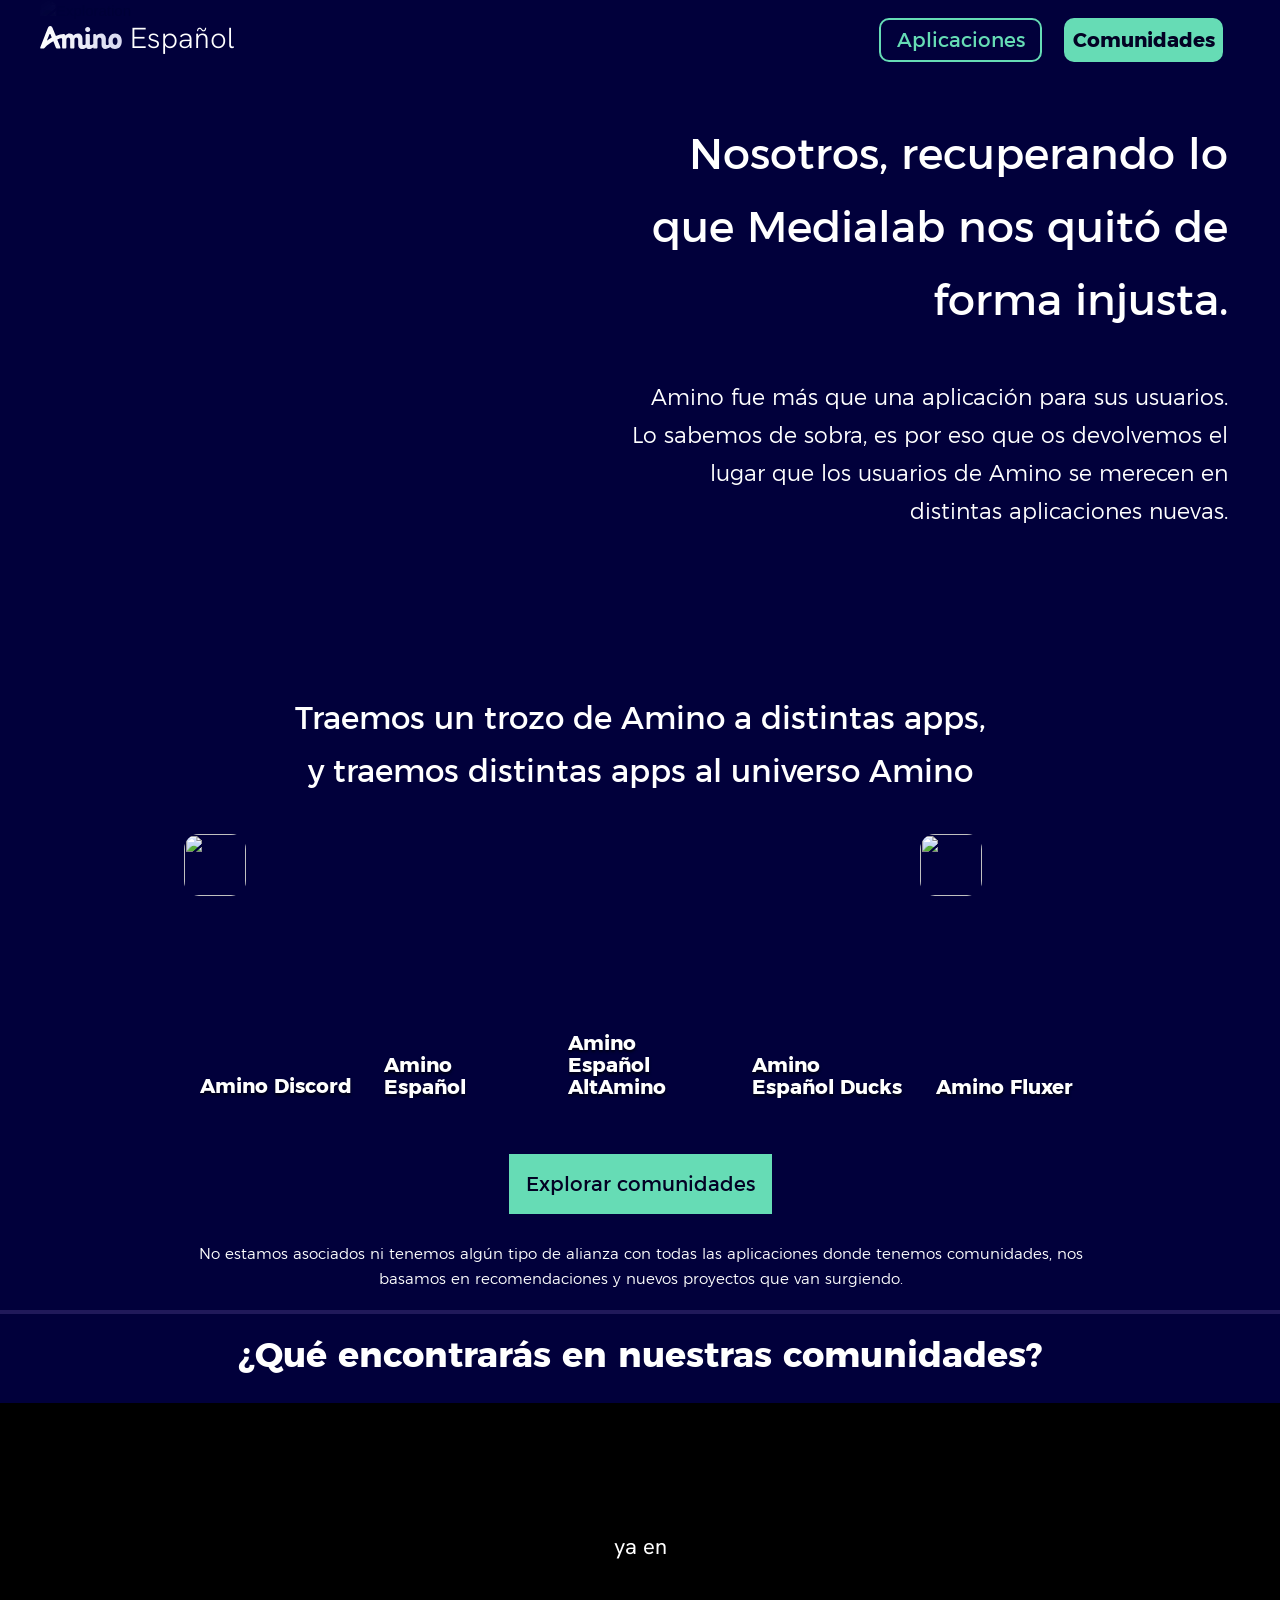
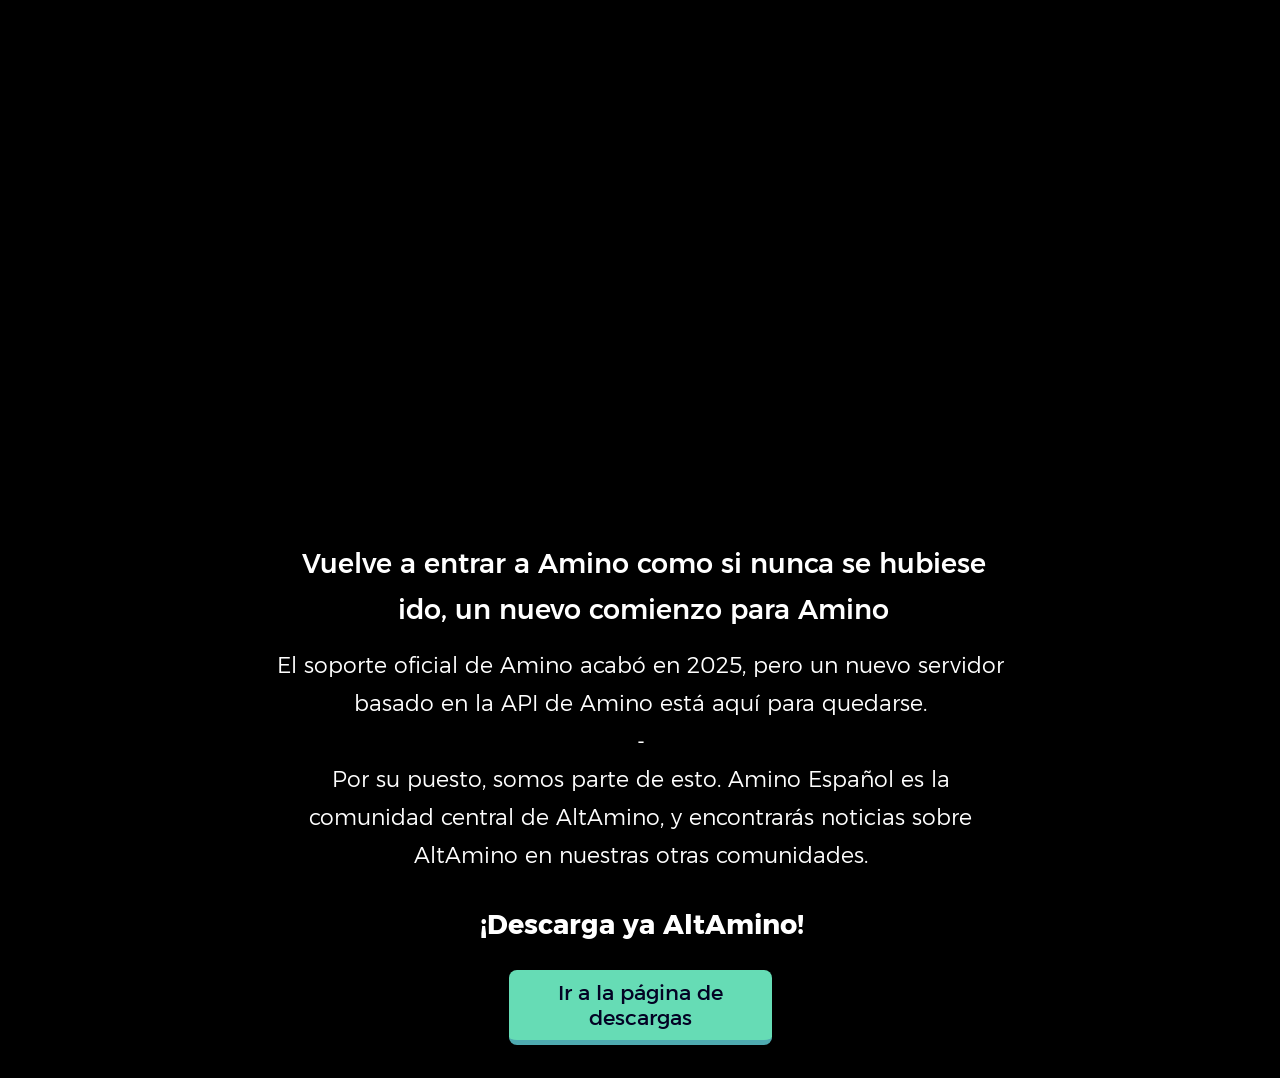
==== index.html @ 829dcb4a "Add files via upload" ====
<!DOCTYPE html>
<html>
<head>
<meta charset="UTF-8">
<title>Inicio</title>
<meta name="referrer" content="same-origin">
<meta name="robots" content="max-image-preview:large">
<meta name="viewport" content="width=device-width,initial-scale=1,shrink-to-fit=no">
<link rel="preload" href="css/Montserrat-Light.woff2" as="font" crossorigin>
<style>html,body{-webkit-text-zoom:reset !important}@font-face{font-display:block;font-family:"Hanken Grotesk 2";src:url('css/HankenGrotesk[wght].woff2') format('woff2'),url('css/HankenGrotesk[wght].woff') format('woff');font-weight:300;font-style:normal}@font-face{font-display:block;font-family:"Montserrat 5";src:url('css/Montserrat-Bold.woff2') format('woff2'),url('css/Montserrat-Bold.woff') format('woff');font-weight:700}@font-face{font-display:block;font-family:"Montserrat 2";src:url('css/Montserrat-Regular.woff2') format('woff2'),url('css/Montserrat-Regular.woff') format('woff');font-weight:400}@font-face{font-display:block;font-family:"Montserrat 1";src:url('css/Montserrat-Light.woff2') format('woff2'),url('css/Montserrat-Light.woff') format('woff');font-weight:300}@font-face{font-display:block;font-family:"Montserrat 3";src:url('css/Montserrat-Medium.woff2') format('woff2'),url('css/Montserrat-Medium.woff') format('woff');font-weight:500}@font-face{font-display:block;font-family:"Hanken Grotesk 3";src:url('css/HankenGrotesk[wght].woff2') format('woff2'),url('css/HankenGrotesk[wght].woff') format('woff');font-weight:400;font-style:normal}body>div{font-size:0}p,span,h1,h2,h3,h4,h5,h6,a,li{margin:0;word-spacing:normal;word-wrap:break-word;-ms-word-wrap:break-word;pointer-events:auto;-ms-text-size-adjust:none !important;-moz-text-size-adjust:none !important;-webkit-text-size-adjust:none !important;text-size-adjust:none !important;max-height:10000000px}sup{font-size:inherit;vertical-align:baseline;position:relative;top:-0.4em}sub{font-size:inherit;vertical-align:baseline;position:relative;top:0.4em}ul{display:block;word-spacing:normal;word-wrap:break-word;line-break:normal;list-style-type:none;padding:0;margin:0;-moz-padding-start:0;-khtml-padding-start:0;-webkit-padding-start:0;-o-padding-start:0;-padding-start:0;-webkit-margin-before:0;-webkit-margin-after:0}li{display:block;white-space:normal}[data-marker]::before{content:attr(data-marker) ' ';-webkit-user-select:none;-khtml-user-select:none;-moz-user-select:none;-ms-user-select:none;-o-user-select:none;user-select:none}li p{-webkit-touch-callout:none;-webkit-user-select:none;-khtml-user-select:none;-moz-user-select:none;-ms-user-select:none;-o-user-select:none;user-select:none}form{display:inline-block}a{text-decoration:inherit;color:inherit;-webkit-tap-highlight-color:rgba(0,0,0,0)}textarea{resize:none}.shm-l{float:left;clear:left}.shm-r{float:right;clear:right}.btf{display:none}.plyr{min-width:0 !important}html{font-family:sans-serif}body{font-size:0;margin:0;--z:1;zoom:var(--z)}audio,video{display:inline-block;vertical-align:baseline}audio:not([controls]){display:none;height:0}[hidden],template{display:none}a{background:0 0;outline:0}b,strong{font-weight:700}dfn{font-style:italic}h1,h2,h3,h4,h5,h6{font-size:1em;line-height:1;margin:0}img{border:0}svg:not(:root){overflow:hidden}button,input,optgroup,select,textarea{color:inherit;font:inherit;margin:0}button{overflow:visible}button,select{text-transform:none}button,html input[type=button],input[type=submit]{-webkit-appearance:button;cursor:pointer;box-sizing:border-box;white-space:normal}input[type=date],input[type=email],input[type=number],input[type=password],input[type=text],textarea{-webkit-appearance:none;appearance:none;box-sizing:border-box}button[disabled],html input[disabled]{cursor:default}button::-moz-focus-inner,input::-moz-focus-inner{border:0;padding:0}input{line-height:normal}input[type=checkbox],input[type=radio]{box-sizing:border-box;padding:0}input[type=number]::-webkit-inner-spin-button,input[type=number]::-webkit-outer-spin-button{height:auto}input[type=search]{-webkit-appearance:textfield;-moz-box-sizing:content-box;-webkit-box-sizing:content-box;box-sizing:content-box}input[type=search]::-webkit-search-cancel-button,input[type=search]::-webkit-search-decoration{-webkit-appearance:none}textarea{overflow:auto;box-sizing:border-box;border-color:#ddd}optgroup{font-weight:700}table{border-collapse:collapse;border-spacing:0}td,th{padding:0}blockquote{margin-block-start:0;margin-block-end:0;margin-inline-start:0;margin-inline-end:0}:-webkit-full-screen-ancestor:not(iframe){-webkit-clip-path:initial !important}
html{-webkit-font-smoothing:antialiased; -moz-osx-font-smoothing:grayscale}.slick-slider{position:relative;display:block;box-sizing:border-box;-moz-box-sizing:border-box;-webkit-touch-callout:none;-webkit-user-select:none;-khtml-user-select:none;-moz-user-select:none;-ms-touch-action:pan-y;touch-action:pan-y;-ms-touch-action:none;-webkit-tap-highlight-color:transparent}
.slick-list{position:relative;display:block;margin:0;padding:0}
.slick-list:focus{outline:none}
.slick-loading .slick-list{background:white url("css/ajax-loader.gif") center center no-repeat}
.slick-list .dragging{cursor:pointer}
.slick-slider .slick-list,.slick-track,.slick-slide{-webkit-transform:translate(0,0);-moz-transform:translate(0,0);-ms-transform:translate(0,0);-o-transform:translate(0,0);transform:translate(0,0)}
.slick-track{position:relative;height:100%;left:0;top:0;display:inline-block;zoom:1;pointer-events:none}
.slick-track:before,.slick-track:after{content:"";display:table}
.slick-track:after{clear:both}
.slick-loading .slick-track{display:none}
.slick-slide{position:static;float:left;height:100%;min-height:1px;display:none;pointer-events:none}
.slick-active{pointer-events:all}
.slick-cloned{pointer-events:auto !important}
.slick-slide img{display:block}
.slick-slide .slick-loading img{display:none}
.slick-slide .dragging img{pointer-events:none}
.slick-initialized .slick-slide{display:block}
.slick-loading .slick-slide{display:none}
.slick-vertical .slick-slide{display:block;height:auto;border:1px solid transparent}
@font-face{font-family:"slick";src:url("css/slick.eot");src:url("css/slick.eot?#iefix") format("embedded-opentype"),url("css/slick.woff") format("woff"),url("css/slick.ttf") format("truetype"),url("css/slick.svg#slick") format("svg");font-weight:normal;font-style:normal}
.slick-prev:before{content:"\2190"}
.slick-next:before{content:"\2192"}
.slick-prev,.slick-next{position:absolute;display:block;line-height:0;font-size:0;cursor:pointer;background:transparent;color:transparent;top:50%;padding:0;border:none;outline:none}
.slick-prev:hover,.slick-prev:focus,.slick-next:hover,.slick-next:focus{outline:none;background:transparent;color:transparent}
.slick-prev:hover:before,.slick-prev:focus:before,.slick-next:hover:before,.slick-next:focus:before{opacity:1}
.slick-prev .slick-disabled:before,.slick-next .slick-disabled:before{opacity:0.25}
.slick-prev:before,.slick-next:before{font-family:"slick";line-height:1;-webkit-font-smoothing:antialiased;-moz-osx-font-smoothing:grayscale}
.slick-dots{position:absolute;list-style:none;display:block;text-align:center;padding:0;width:100%}
.slick-dots li{position:relative;display:inline-block;padding:0;cursor:pointer}
.slick-dots li button:hover,.slick-dots li button:focus{outline:none}
.slick-dots li button:hover:before,.slick-dots li button:focus:before{opacity:1}
.slick-dots li button{border:0;background:transparent;display:block;outline:none;line-height:0;font-size:0;color:transparent;padding:5px;cursor:pointer}
.slick-dots li button:before{position:absolute;top:0;left:0;content:"\2022";font-family:"slick";text-align:center;color:black;opacity:0.25;-webkit-font-smoothing:antialiased;-moz-osx-font-smoothing:grayscale}
[dir="rtl"] .slick-slide{float:right}
[dir="rtl"] .slick-next:before{content:"\2190"}
[dir="rtl"] .slick-prev:before{content:"\2192"}
.slidex {display:none}
.slider-nav .slick-list {overflow:hidden}
.slider-nav .slick-list .slick-track .slick-slide{pointer-events:auto !important}
#b{background-color:#01003b}.v4{display:block;vertical-align:top}.ps39{position:relative;margin-top:0}.s45{width:100%;min-width:1200px;min-height:79px;padding-bottom:0}.c8{border:0;-webkit-border-radius:0;-moz-border-radius:0;border-radius:0;background-color:transparent}.z31{z-index:2;pointer-events:none}.ps40{display:inline-block;width:0;height:0}.ps41{position:relative;margin-top:0}.s46{width:1200px;margin-left:auto;margin-right:auto;min-height:79px}.v5{display:inline-block;vertical-align:top}.ps42{position:relative;margin-left:0;margin-top:12px}.s47{min-width:1183px;width:1183px;min-height:59px}.ps43{position:relative;margin-left:0;margin-top:0}.s48{min-width:1183px;width:1183px;min-height:59px;line-height:0}.v6{display:none;vertical-align:top}.v7{display:inline-block;vertical-align:top}.ps45{position:relative;margin-left:90px;margin-top:0}.s50{min-width:600px;width:600px;overflow:hidden;height:59px}.z33{z-index:4;pointer-events:auto}.p5{text-indent:0;padding-bottom:0;padding-right:0;text-align:left}.f11{font-family:"Hanken Grotesk 2";font-size:29px;font-size:calc(29px * var(--f));line-height:1.829;font-weight:300;font-style:normal;text-decoration:none;text-transform:none;letter-spacing:normal;color:#fff;background-color:initial;text-shadow:none}.f11:hover{}.v8{display:inline-block;vertical-align:top;overflow:hidden;outline:0}.ps46{position:relative;margin-left:334px;margin-top:6px}.s51{min-width:159px;min-height:44px;box-sizing:border-box;width:159px;height:24px;padding-right:0}.c11{border:0;-webkit-border-radius:10px;-moz-border-radius:10px;border-radius:10px;background-color:#66dcb5;color:#030224;transition:color 0.20s, border-color 0.20s, background-color 0.20s, background-image 0.20s;transition-timing-function:linear}.z34{z-index:3;pointer-events:auto}.a1{display:inline-block;width:100%;height:100%}.f12{font-family:"Montserrat 5";font-size:20px;font-size:calc(20px * var(--f));line-height:1.201;font-weight:700;font-style:normal;text-decoration:none;text-transform:none;letter-spacing:normal;text-shadow:none;text-indent:0;text-align:center;cursor:pointer;padding-top:10px;padding-bottom:10px}.c11:hover{background-color:#20195a;background-clip:padding-box;border-color:#030224}.c11:active{background-color:#030224;transition:initial;color:#fff}.ps47{position:relative;margin-left:839px;margin-top:-53px}.s52{min-width:163px;min-height:44px;box-sizing:border-box;width:159px;height:24px;padding-right:0}.c12{border:2px solid #66dcb5;-webkit-border-radius:10px;-moz-border-radius:10px;border-radius:10px;background-color:transparent;color:#66dcb5;transition:color 0.20s, border-color 0.20s, background-color 0.20s, background-image 0.20s;transition-timing-function:linear}.z35{z-index:5;pointer-events:auto}.f13{font-family:"Montserrat 2";font-size:20px;font-size:calc(20px * var(--f));line-height:1.201;font-weight:400;font-style:normal;text-decoration:none;text-transform:none;letter-spacing:normal;text-shadow:none;text-indent:0;text-align:center;cursor:pointer;padding-top:8px;padding-bottom:8px}.c12:hover{background-color:#20195a;background-clip:padding-box;border-color:#030224}.c12:active{background-color:#030224;transition:initial;color:#fff}.ps48{position:relative;margin-left:-1002px;margin-top:-50px}.s53{min-width:82px;width:82px;min-height:33px;height:33px}.z36{z-index:6;pointer-events:auto}.a2{display:block}.i3{position:absolute;left:0;min-width:82px;max-width:82px;min-height:23px;max-height:23px;top:5px}.ps51{position:relative;margin-top:-79px}.s56{width:1200px;margin-left:auto;margin-right:auto;min-height:1306px}.z39{pointer-events:none}.s57{min-width:1200px;width:1200px;min-height:1306px}.s58{min-width:1200px;width:1200px;min-height:1306px;line-height:0}.s59{min-width:1200px;width:1200px;height:807px}.z40{z-index:1;pointer-events:auto}.wrapper1{font-size:15px;line-height:1.4;height:807px}.wrapper1 div, .wrapper1 p, .wrapper1 a{font-size:15px;line-height:1.4}.wrapper1 input{font-size:15px;line-height:1.4;margin:3px 2px 3px 2px}.ps52{position:relative;margin-left:146px;margin-top:-807px}.s60{min-width:262px;width:262px;min-height:680px;height:680px}.z41{z-index:12;pointer-events:auto}.i6{position:absolute;left:0;width:262px;height:465px;top:108px;border:0}.ps53{position:relative;margin-left:-131px;margin-top:-807px}.s61{min-width:262px;width:262px;min-height:680px;height:680px}.z42{z-index:11;pointer-events:auto}.i7{position:absolute;left:0;width:262px;height:465px;top:108px;border:0}.ps54{position:relative;margin-left:-539px;margin-top:-740px}.s62{min-width:262px;width:262px;min-height:546px;height:546px}.z43{z-index:13;pointer-events:auto}.i8{position:absolute;left:0;width:262px;height:465px;top:41px;border:0}.ps55{position:relative;margin-left:326px;margin-top:-690px}.s63{min-width:600px;width:600px;overflow:hidden;height:248px}.z44{z-index:10;pointer-events:auto}.p6{text-indent:0;padding-bottom:0;padding-right:0;text-align:right}.f14{font-family:"Montserrat 2";font-size:43px;font-size:calc(43px * var(--f));line-height:1.699;font-weight:400;font-style:normal;text-decoration:none;text-transform:none;letter-spacing:normal;color:#fff;background-color:initial;text-shadow:none}.f14:hover{}.ps57{position:relative;margin-left:588px;margin-top:-428px}.s65{min-width:600px;width:600px;overflow:hidden;height:180px}.z46{z-index:14;pointer-events:auto}.f16{font-family:"Montserrat 1";font-size:22px;font-size:calc(22px * var(--f));line-height:1.728;font-weight:300;font-style:normal;text-decoration:none;text-transform:none;letter-spacing:normal;color:#fff;background-color:initial;text-shadow:none}.f16:hover{}.ps59{position:relative;margin-left:0;margin-top:-115px}.s67{min-width:1200px;width:1200px;overflow:hidden;height:115px}.z48{z-index:17;pointer-events:auto}.p7{text-indent:0;padding-bottom:0;padding-right:0;text-align:center}.f18{font-family:"Montserrat 2";font-size:31px;font-size:calc(31px * var(--f));line-height:1.711;font-weight:400;font-style:normal;text-decoration:none;text-transform:none;letter-spacing:normal;color:#fff;background-color:initial;text-shadow:none}.f18:hover{}.ps63{position:relative;margin-left:144px;margin-top:27px}.s71{min-width:913px;width:913px;min-height:272px}.z52{z-index:18}.ps64{position:relative;margin-left:0;margin-top:0}.s72{min-width:62px;width:62px;min-height:62px;height:62px}.z53{z-index:33;pointer-events:auto}.i9{position:absolute;left:0;width:62px;height:62px;top:0;-webkit-border-radius:15px;-moz-border-radius:15px;border-radius:15px;border:0}.ps65{position:relative;margin-left:122px;margin-top:0}.z54{z-index:24;pointer-events:auto}.ps66{position:relative;margin-left:122px;margin-top:0}.z55{z-index:32;pointer-events:auto}.z56{z-index:22;pointer-events:auto}.z57{z-index:29;pointer-events:auto}.ps67{position:relative;margin-left:8px;margin-top:-56px}.s73{min-width:169px;width:169px;min-height:266px;height:266px}.z58{z-index:25;pointer-events:auto}.i10{position:absolute;left:0;width:169px;height:266px;top:0;-webkit-border-radius:14px;-moz-border-radius:14px;border-radius:14px;border:0}.ps68{position:relative;margin-left:15px;margin-top:-56px}.z59{z-index:23;pointer-events:auto}.z60{z-index:19;pointer-events:auto}.z61{z-index:21;pointer-events:auto}.z62{z-index:27;pointer-events:auto}.ps69{position:relative;margin-left:384px;margin-top:-74px}.s74{min-width:154px;width:154px;overflow:hidden;height:66px}.z63{z-index:20;pointer-events:auto}.p8{text-indent:0;padding-bottom:0;padding-right:0;text-align:left}.f22{font-family:"Montserrat 5";font-size:20px;font-size:calc(20px * var(--f));line-height:1.101;font-weight:700;font-style:normal;text-decoration:none;text-transform:none;letter-spacing:normal;color:#fff;background-color:initial;text-shadow:0 2px 3px rgba(0,0,0,.7)}.f22:hover{}.ps70{position:relative;margin-left:-338px;margin-top:-52px}.s75{min-width:154px;width:154px;overflow:hidden;height:44px}.z64{z-index:26;pointer-events:auto}.ps71{position:relative;margin-left:214px;margin-top:-52px}.z65{z-index:30;pointer-events:auto}.ps72{position:relative;margin-left:-706px;margin-top:-31px}.s76{min-width:154px;width:154px;overflow:hidden;height:23px}.z66{z-index:31;pointer-events:auto}.ps73{position:relative;margin-left:582px;margin-top:-30px}.z67{z-index:28;pointer-events:auto}.v9{display:inline-block;vertical-align:top;overflow:hidden;outline:0}.ps74{position:relative;margin-left:469px;margin-top:48px}.s77{min-width:263px;min-height:60px;box-sizing:border-box;width:263px;height:24px;padding-right:0}.c14{border:0;-webkit-border-radius:0;-moz-border-radius:0;border-radius:0;background-color:#66dcb5;color:#030224;transition:color 0.20s, border-color 0.20s, background-color 0.20s, background-image 0.20s;transition-timing-function:linear}.z68{z-index:58;pointer-events:auto}.f23{font-family:"Montserrat 2";font-size:20px;font-size:calc(20px * var(--f));line-height:1.201;font-weight:400;font-style:normal;text-decoration:none;text-transform:none;letter-spacing:normal;text-shadow:none;text-indent:0;text-align:center;cursor:pointer;padding-top:18px;padding-bottom:18px}.c14:hover{background-color:#677a85;background-clip:padding-box;border-color:#030224}.c14:active{background-color:#030224;transition:initial;color:#fff}.ps75{position:relative;margin-left:148px;margin-top:27px}.s78{min-width:905px;width:905px;overflow:hidden;height:65px}.z69{z-index:35;pointer-events:auto}.f24{font-family:"Montserrat 1";font-size:15px;font-size:calc(15px * var(--f));line-height:1.668;font-weight:300;font-style:normal;text-decoration:none;text-transform:none;letter-spacing:normal;color:#fff;background-color:initial;text-shadow:none}.f24:hover{}.ps82{position:relative;margin-left:0;margin-top:0}.s81{min-width:1106px;width:1106px;min-height:195px}.s82{min-width:195px;width:195px;min-height:195px;height:195px}.z76{pointer-events:auto}.i11{position:absolute;left:0;width:195px;height:195px;top:0;-webkit-border-radius:16px;-moz-border-radius:16px;border-radius:16px;border:0}.ps83{position:relative;margin-left:30px;margin-top:0}.ps84{position:relative;margin-left:37px;margin-top:0}.ps85{position:relative;margin-left:34px;margin-top:0}.ps86{position:relative;margin-top:4px}.s83{width:100%;min-width:1200px;min-height:4px}.c15{border:0;-webkit-border-radius:0;-moz-border-radius:0;border-radius:0;background-color:#20195a}.z77{z-index:59;pointer-events:none}.ps87{position:relative;margin-top:11px}.v10{display:block;vertical-align:top}.s84{width:1200px;margin-left:auto;margin-right:auto;min-height:63px}.z78{pointer-events:none}.ps88{position:relative;margin-left:0;margin-top:0}.s85{min-width:1200px;width:1200px;overflow:hidden;height:63px}.z79{z-index:53;pointer-events:auto}.f26{font-family:"Montserrat 5";font-size:35px;font-size:calc(35px * var(--f));line-height:1.687;font-weight:700;font-style:normal;text-decoration:none;text-transform:none;letter-spacing:normal;color:#fff;background-color:initial;text-shadow:none}.f26:hover{}.v11{display:none;vertical-align:top}.s88{min-width:510px;width:510px;min-height:53px}.s89{min-width:86px;width:86px;min-height:53px;height:53px}.i12{position:absolute;left:17px;min-width:52px;max-width:52px;min-height:53px;max-height:53px;top:0;color:rgba(250,250,250,.5)}.ps91{position:relative;margin-left:56px;margin-top:0}.ps92{position:relative;margin-left:57px;margin-top:0}.ps93{position:relative;margin-left:53px;margin-top:0}.ps94{position:relative;margin-left:48px;margin-top:0}.s90{min-width:1139px;width:1139px;min-height:378px}.s91{min-width:378px;width:378px;min-height:378px}.z82{z-index:66;pointer-events:auto}.lt4{width:378px;height:378px}.ps95{position:relative;margin-left:22px;margin-top:1px}.s92{min-width:735px;width:735px;overflow:hidden;height:106px}.z83{z-index:56;pointer-events:auto}.f27{font-family:"Montserrat 3";font-size:27px;font-size:calc(27px * var(--f));line-height:1.705;font-weight:500;font-style:normal;text-decoration:none;text-transform:none;letter-spacing:normal;color:#fff;background-color:initial;text-shadow:none}.f27:hover{}.ps96{position:relative;margin-left:404px;margin-top:-271px}.s93{min-width:735px;width:735px;overflow:hidden;height:266px}.z84{z-index:54;pointer-events:auto}.f28{font-family:"Montserrat 1";font-size:17px;font-size:calc(17px * var(--f));line-height:1.707;font-weight:300;font-style:normal;text-decoration:none;text-transform:none;letter-spacing:normal;color:#fff;background-color:initial;text-shadow:none}.f28:hover{}.ps97{position:relative;margin-top:15px}.s94{width:100%;min-width:1200px;min-height:1275px}.z85{z-index:82;pointer-events:none}.un6 .slider{height:1530px}.un6 .slick-prev,.un6 .slick-next{height:20px;width:20px;margin-top:-10px}
.un6 .slick-prev:before,.un6 .slick-next:before{font-size:20px;color:#808080;opacity:0.75}
.un6 .slick-prev{left:-25px}
.un6 .slick-next{right:-25px}
.un6 .slider-for{margin-bottom:0px}
.un6 .slider-nav{margin-bottom:0px}
.un6 .slider-nav picture{border:solid 0px transparent}
.un6 .slider-nav .slick-center picture{border-color:transparent}
.un6 .slick-dots{bottom:0px}
.un6 .slick-dots li{height:20px;width:20px;margin:0 5px}
.un6 .slick-dots li button{height:20px;width:20px}
.un6 .slick-dots li button:before{width:20px;height:20px;font-size:6px;line-height:20px}
.un6 .slick-dots .slick-active button:before{color:#808080;opacity:0.75}
[dir="rtl"] .un6 .slick-next{right:auto;left:-25px}
[dir="rtl"] .un6 .slick-prev{right:-25px;left:auto}
.ps100{position:relative;margin-top:0}.c16{border:0;-webkit-border-radius:0;-moz-border-radius:0;border-radius:0;background-color:#000}.z87{z-index:83}.ps101{position:relative;margin-top:36px}.s99{width:1200px;margin-left:auto;margin-right:auto;height:1201px}.ps102{position:relative;margin-left:300px;margin-top:0}.s100{min-width:600px;width:600px;min-height:131px}.s101{min-width:600px;width:600px;min-height:131px;line-height:0}.ps103{position:relative;margin-left:181px;margin-top:0}.s102{min-width:240px;width:240px;min-height:93px;height:93px}.z88{z-index:84;pointer-events:auto}.i13{position:absolute;left:31px;width:178px;height:93px;top:0;border:0}.ps104{position:relative;margin-left:0;margin-top:-5px}.s103{min-width:600px;width:600px;overflow:hidden;height:43px}.z89{z-index:85;pointer-events:auto}.p9{text-indent:0;padding-bottom:0;padding-right:0;text-align:center}.f29{font-family:"Hanken Grotesk 3";font-size:22px;font-size:calc(22px * var(--f));line-height:1.819;font-weight:400;font-style:normal;text-decoration:none;text-transform:none;letter-spacing:normal;color:#fff;background-color:initial;text-shadow:none}.f29:hover{}.ps105{position:relative;margin-left:-415px;margin-top:131px}.s104{min-width:230px;width:230px;min-height:65px;height:65px}.z90{z-index:86;pointer-events:auto}.i14{position:absolute;left:0;width:230px;height:65px;top:0;border:0}.ps106{position:relative;margin-left:114px;margin-top:31px}.s105{min-width:973px;width:973px;min-height:441px}.z91{z-index:92}.s106{min-width:973px;width:973px;min-height:441px}.ps107{position:relative;margin-left:0;margin-top:8px}.s107{min-width:244px;width:244px;min-height:433px;height:433px}.z92{z-index:91;pointer-events:auto}.i15{position:absolute;left:0;width:244px;height:433px;top:0;border:0}.ps108{position:relative;margin-left:-9px;margin-top:6px}.s108{min-width:245px;width:245px;min-height:435px;height:435px}.z93{z-index:90;pointer-events:auto}.i16{position:absolute;left:0;width:245px;height:435px;top:0;border:0}.ps109{position:relative;margin-left:-3px;margin-top:0}.s109{min-width:248px;width:248px;min-height:441px;height:441px}.z94{z-index:89;pointer-events:auto}.i17{position:absolute;left:0;width:248px;height:440px;top:1px;border:0}.ps110{position:relative;margin-left:236px;margin-top:34px}.s110{min-width:735px;width:735px;overflow:hidden;height:106px}.z95{z-index:93;pointer-events:auto}.p10{text-indent:0;padding-bottom:0;padding-right:0;text-align:center}.f30{font-family:"Montserrat 3";font-size:27px;font-size:calc(27px * var(--f));line-height:1.705;font-weight:500;font-style:normal;text-decoration:none;text-transform:none;letter-spacing:normal;color:#fff;background-color:initial;text-shadow:none}.f30:hover{}.ps111{position:relative;margin-left:233px;margin-top:0}.s111{min-width:735px;width:735px;overflow:hidden;height:228px}.z96{z-index:94;pointer-events:auto}.f31{font-family:"Montserrat 1";font-size:22px;font-size:calc(22px * var(--f));line-height:1.728;font-weight:300;font-style:normal;text-decoration:none;text-transform:none;letter-spacing:normal;color:#fff;background-color:initial;text-shadow:none}.f31:hover{}.ps112{position:relative;margin-left:234px;margin-top:27px}.s112{min-width:735px;width:735px;overflow:hidden;height:60px}.z97{z-index:95;pointer-events:auto}.f32{font-family:"Montserrat 5";font-size:27px;font-size:calc(27px * var(--f));line-height:1.705;font-weight:700;font-style:normal;text-decoration:none;text-transform:none;letter-spacing:normal;color:#fff;background-color:initial;text-shadow:none}.f32:hover{}.ps113{position:relative;margin-left:469px;margin-top:8px}.s113{min-width:263px;min-height:75px;box-sizing:border-box;width:263px;height:50px;padding-right:0}.c17{border-bottom:5px solid #4eaab0;-webkit-border-radius:8px;-moz-border-radius:8px;border-radius:8px;background-color:#66dcb5;color:#030224;transition:color 0.20s, border-color 0.20s, background-color 0.20s, background-image 0.20s;transition-timing-function:linear}.z98{z-index:96;pointer-events:auto}.a3{display:inline-block;width:100%;height:100%}.f33{font-family:"Montserrat 2";font-size:21px;font-size:calc(21px * var(--f));line-height:1.191;font-weight:400;font-style:normal;text-decoration:none;text-transform:none;letter-spacing:normal;text-shadow:none;text-indent:0;text-align:center;cursor:pointer;padding-top:10px;padding-bottom:10px}.c17:hover{background-color:#677a85;background-clip:padding-box;border-color:#030224}.c17:active{background-color:#030224;transition:initial;color:#fff}body{--d:0;--s:1200}@media (max-width:1199px) {.s45{min-width:320px;min-height:74px}.ps41{margin-top:2px}.s46{width:320px;min-height:68px}.ps42{margin-left:24px;margin-top:5px}.s47{min-width:271px;width:271px;min-height:63px}.s48{min-width:271px;width:271px;min-height:63px}.v6{display:inline-block}.ps44{position:relative;margin-left:82px;margin-top:21px}.s49{min-width:109px;width:109px;overflow:hidden;height:42px}.z32{z-index:7;pointer-events:auto}.p4{text-indent:0;padding-bottom:0;padding-right:0;text-align:center}.f10{font-family:"Hanken Grotesk 2";font-size:22px;font-size:calc(22px * var(--f));line-height:1.819;font-weight:300;font-style:normal;text-decoration:none;text-transform:none;letter-spacing:normal;color:#fff;background-color:initial;text-shadow:none}.f10:hover{}.v7{display:none}.v8{display:none}.ps48{margin-left:-94px;margin-top:0}.s53{min-width:78px;width:78px;min-height:31px;height:31px}.i3{min-width:78px;max-width:78px;min-height:22px;max-height:22px;top:4px}.ps49{position:relative;margin-left:-175px;margin-top:16px}.s54{min-width:30px;width:30px;min-height:28px;height:28px}.z37{z-index:8;pointer-events:auto}.i4{position:absolute;left:1px;width:28px;height:28px;top:0;border:0}.ps50{position:relative;margin-left:216px;margin-top:18px}.s55{min-width:25px;width:25px;min-height:25px;height:25px}.z38{z-index:9;pointer-events:auto}.i5{position:absolute;left:0;width:25px;height:25px;top:0;border:0}.ps51{margin-top:-74px}.s56{width:320px;min-height:858px}.s57{min-width:320px;width:320px;min-height:858px}.s58{min-width:320px;width:320px;min-height:858px}.s59{min-width:320px;width:320px;height:424px}.wrapper1{height:424px}.ps52{margin-left:95px;margin-top:-350px}.s60{min-width:130px;width:130px;min-height:226px;height:226px}.i6{left:1px;width:127px;height:226px;top:0}.ps53{margin-left:177px;margin-top:-356px}.s61{min-width:127px;width:127px;min-height:239px;height:239px}.i7{width:127px;height:226px;top:6px}.ps54{margin-left:13px;margin-top:-350px}.s62{min-width:143px;width:143px;min-height:226px;height:226px}.i8{left:8px;width:127px;height:226px;top:0}.ps56{position:relative;margin-left:8px;margin-top:-124px}.s64{min-width:304px;width:304px;overflow:hidden;height:95px}.z45{z-index:15;pointer-events:auto}.f15{font-family:"Montserrat 2";font-size:17px;font-size:calc(17px * var(--f));line-height:1.707;font-weight:400;font-style:normal;text-decoration:none;text-transform:none;letter-spacing:normal;color:#fff;background-color:initial;text-shadow:none}.f15:hover{}.ps58{position:relative;margin-left:8px;margin-top:-35px}.s66{min-width:304px;width:304px;overflow:hidden;height:96px}.z47{z-index:16;pointer-events:auto}.f17{font-family:"Montserrat 1";font-size:12px;font-size:calc(12px * var(--f));line-height:1.668;font-weight:300;font-style:normal;text-decoration:none;text-transform:none;letter-spacing:normal;color:#fff;background-color:initial;text-shadow:none}.f17:hover{}.ps60{position:relative;margin-left:0;margin-top:43px}.s68{min-width:320px;width:320px;overflow:hidden;height:51px}.z49{z-index:36;pointer-events:auto}.f19{font-family:"Montserrat 2";font-size:13px;font-size:calc(13px * var(--f));line-height:1.770;font-weight:400;font-style:normal;text-decoration:none;text-transform:none;letter-spacing:normal;color:#fff;background-color:initial;text-shadow:none}.f19:hover{}.ps61{position:relative;margin-left:13px;margin-top:153px}.s69{min-width:295px;width:295px;overflow:hidden;height:40px}.z50{z-index:55;pointer-events:auto}.f20{font-family:"Montserrat 1";font-size:7px;font-size:calc(7px * var(--f));line-height:1.572;font-weight:300;font-style:normal;text-decoration:none;text-transform:none;letter-spacing:normal;color:#fff;background-color:initial;text-shadow:none}.f20:hover{}.ps62{position:relative;margin-left:0;margin-top:19px}.s70{min-width:320px;width:320px;overflow:hidden;height:67px}.z51{z-index:60;pointer-events:auto}.f21{font-family:"Montserrat 5";font-size:19px;font-size:calc(19px * var(--f));line-height:1.738;font-weight:700;font-style:normal;text-decoration:none;text-transform:none;letter-spacing:normal;color:#fff;background-color:initial;text-shadow:none}.f21:hover{}.ps64{margin-top:272px}.s72{min-width:17px;width:17px;min-height:17px;height:17px}.i9{width:17px;height:17px;-webkit-border-radius:9px;-moz-border-radius:9px;border-radius:9px}.ps65{margin-left:32px;margin-top:272px}.ps66{margin-left:33px;margin-top:272px}.ps67{margin-left:3px;margin-top:-15px}.s73{min-width:45px;width:45px;min-height:71px;height:71px}.i10{width:45px;height:71px}.ps68{margin-left:4px;margin-top:-15px}.ps69{margin-left:103px;margin-top:-345px}.s74{min-width:41px;width:41px;height:18px}.f22{font-size:5px;font-size:calc(5px * var(--f));line-height:1.001}.ps70{margin-left:-90px;margin-top:-339px}.s75{min-width:41px;width:41px;height:12px}.ps71{margin-left:57px;margin-top:-339px}.ps72{margin-left:-188px;margin-top:-333px}.s76{min-width:41px;width:41px;height:6px}.ps73{margin-left:155px;margin-top:-333px}.ps74{margin-left:69px;margin-top:-180px}.s77{min-width:180px;min-height:39px;width:180px;height:18px}.f23{font-size:14px;font-size:calc(14px * var(--f));line-height:1.287;padding-top:11px;padding-bottom:10px}.ps76{position:relative;margin-left:6px;margin-top:-272px}.s79{min-width:308px;width:308px;min-height:85px}.z70{z-index:41}.ps77{position:relative;margin-left:0;margin-top:57px}.s80{min-width:65px;width:65px;overflow:hidden;height:28px}.z71{z-index:48;pointer-events:auto}.f25{font-family:"Montserrat 5";font-size:7px;font-size:calc(7px * var(--f));line-height:1.572;font-weight:700;font-style:normal;text-decoration:none;text-transform:none;letter-spacing:normal;color:#fff;background-color:initial;text-shadow:none}.f25:hover{}.ps78{position:relative;margin-left:-6px;margin-top:57px}.z72{z-index:49;pointer-events:auto}.ps79{position:relative;margin-left:-2px;margin-top:57px}.z73{z-index:50;pointer-events:auto}.ps80{position:relative;margin-left:-4px;margin-top:57px}.z74{z-index:51;pointer-events:auto}.ps81{position:relative;margin-left:243px;margin-top:-28px}.z75{z-index:52;pointer-events:auto}.ps82{margin-left:6px;margin-top:-85px}.s81{min-width:295px;width:295px;min-height:52px}.s82{min-width:52px;width:52px;min-height:52px;height:52px}.i11{width:52px;height:52px}.ps83{margin-left:8px}.ps84{margin-left:10px}.ps85{margin-left:9px}.ps86{margin-top:-74px}.s83{min-width:320px;min-height:1px}.v10{display:none}.ps89{position:relative;margin-top:-1651px}.v11{display:block}.s86{width:320px;margin-left:auto;margin-right:auto;min-height:14px}.z80{pointer-events:none}.ps90{position:relative;margin-left:93px;margin-top:0}.s87{min-width:136px;width:136px;min-height:14px}.z81{z-index:34}.s88{min-width:136px;width:136px;min-height:14px}.s89{min-width:23px;width:23px;min-height:14px;height:14px}.i12{left:5px;min-width:14px;max-width:14px;min-height:14px;max-height:14px}.ps91{margin-left:15px}.ps92{margin-left:15px}.ps93{margin-left:14px}.ps94{margin-left:0}.s90{min-width:101px;width:101px;min-height:101px}.s91{min-width:101px;width:101px;min-height:101px}.lt4{width:101px;height:101px}.ps97{margin-top:962px}.s94{min-width:320px;min-height:941px}.ps98{position:relative;margin-top:140px}.s95{width:320px;margin-left:auto;margin-right:auto;min-height:408px}.ps99{position:relative;margin-left:0;margin-top:0}.s96{min-width:320px;width:320px;min-height:408px}.z86{z-index:87;pointer-events:auto}.s97{display:block;height:408px;width:100%;overflow:hidden}.s98{width:auto;height:100%;padding:0px 45px 0px 45px;background-color:rgb(0,0,0)}.un6 .slider{height:408px}.ps100{margin-top:-548px}.ps101{margin-top:20px}.s99{width:320px;height:886px}.ps102{margin-left:79px}.s100{min-width:160px;width:160px;min-height:78px}.s101{min-width:160px;width:160px;min-height:78px}.ps103{margin-left:10px}.s102{min-width:142px;width:142px;min-height:55px;height:55px}.i13{left:18px;width:105px;height:55px}.ps104{margin-top:-8px}.s103{min-width:160px;width:160px;height:31px}.f29{font-size:17px;font-size:calc(17px * var(--f));line-height:1.825}.ps105{margin-left:116px;margin-top:1px}.s104{min-width:95px;width:95px;min-height:26px;height:26px}.i14{left:2px;width:92px;height:26px}.s106{min-width:260px;width:260px;min-height:118px}.ps107{margin-top:2px}.s107{min-width:65px;width:65px;min-height:115px;height:115px}.i15{width:65px;height:115px}.ps108{margin-left:-2px;margin-top:1px}.s108{min-width:65px;width:65px;min-height:116px;height:116px}.i16{width:65px;height:115px;top:1px}.ps109{margin-left:0}.s109{min-width:66px;width:66px;min-height:118px;height:118px}.i17{width:66px;height:117px}.ps110{margin-left:8px;margin-top:430px}.s110{min-width:302px;width:302px;height:107px}.p10{text-align:left}.f30{font-size:19px;font-size:calc(19px * var(--f));line-height:1.738}.ps111{margin-left:9px}.s111{min-width:302px;width:302px;height:161px}.f31{font-size:11px;font-size:calc(11px * var(--f))}.ps112{margin-left:0;margin-top:0}.s112{min-width:320px;width:320px;height:35px}.f32{font-size:19px;font-size:calc(19px * var(--f));line-height:1.738}.ps113{margin-left:69px;margin-top:9px}.s113{min-width:180px;min-height:44px;width:180px;height:36px}.f33{font-size:14px;font-size:calc(14px * var(--f));line-height:1.287;padding-top:2px;padding-bottom:1px}body{--d:1;--s:320}}</style>
<link onload="this.media='all';this.onload=null;" rel="stylesheet" href="css/site.7ef5ec.css" media="print">
</head>
<body id="b">
<script>var p=document.createElement("P");p.innerHTML="&nbsp;",p.style.cssText="position:fixed;visible:hidden;font-size:100px;zoom:1",document.body.appendChild(p);var rsz=function(e){return function(){var r=Math.trunc(1e3/parseFloat(window.getComputedStyle(e).getPropertyValue("font-size")))/10,t=document.body;r!=t.style.getPropertyValue("--f")&&t.style.setProperty("--f",r)}}(p);if("ResizeObserver"in window){var ro=new ResizeObserver(rsz);ro.observe(p)}else if("requestAnimationFrame"in window){var raf=function(){rsz(),requestAnimationFrame(raf)};requestAnimationFrame(raf)}else setInterval(rsz,100);</script>

<script>!function(){var e=function(){var e=document.body;e.style.setProperty("--z",1);var t=window.innerWidth,n=getComputedStyle(e).getPropertyValue("--s");if(320==n){if(t<320)return;t=Math.min(479,t)}else if(480==n){if(t<480)return;t=Math.min(610,t)}else t=n;e.style.setProperty("--z",Math.trunc(t/n*1e3)/1e3)};window.addEventListener?window.addEventListener("resize",e,!0):window.onscroll=e,e()}();</script>

<div data-block-group="0" class="v4 ps39 s45 c8 z31">
<div class="ps40">
</div>
<div class="ps41 v4 s46">
<div class="v5 ps42 s47">
<div class="v5 ps43 s48">
<div class="v6 ps44 s49 c9 z32">
<p class="p4 f10">Espa&ntilde;ol</p>
</div>
<div class="v7 ps45 s50 c10 z33">
<p class="p5"><a href="#" class="f11">Espa&ntilde;ol</a></p>
</div>
<div class="v8 ps46 s51 c11 z34">
<a href="comunidades.html" class="a1 f12">Comunidades</a>
</div>
<div class="v8 ps47 s52 c12 z35">
<a href="aplicaciones.html" class="a1 f13">Aplicaciones</a>
</div>
<div class="v5 ps48 s53 c13 z36">
<a href="#" class="a2"><svg viewBox="0 0 305 86" xmlns="http://www.w3.org/2000/svg" class="i3"><defs><linearGradient id="un1-1" x1="0%" x2="100%" y1="100%" y2="100%"><stop offset="0%" stop-color="#FFF"/><stop offset="100%" stop-color="#D7D7EF"/></linearGradient></defs><path fill="url(#un1-1)" fill-rule="evenodd" d="M276.5 22c5.754 0 9.5-4.037 9.5-9s-3.947-9-9.5-9 -9.5 4.037-9.5 9 3.813 9 9.5 9Zm102.196 6.109c-14.459 0-24.608 11.16-24.608 28.318 0 4.254.417 8.09 1.32 11.578 -2.293 1.953-4.448 3.278-6.533 3.278 -3.128 0-4.519-1.883-4.519-5.859V47.08c0-11.369-6.881-18.971-17.517-18.971 -7.368 0-12.651 2.86-16.614 7.044 -.278-.488-.625-1.185-1.042-1.953 -1.112-2.022-2.642-3.487-5.561-3.487h-2.294c-2.503 0-3.962 1.744-3.962 4.743v32.572c-2.711 2.372-5.7 4.255-8.273 4.255 -3.128 0-4.518-1.953-4.518-5.859V34.456c0-3.07-1.182-4.743-4.032-4.743h-7.924c-2.503 0-3.962 1.744-3.962 4.743v33.48c-2.642 2.092-4.866 3.347-7.09 3.347 -3.129 0-4.519-1.883-4.519-5.859V47.08c0-11.369-6.048-18.971-16.683-18.971 -7.369 0-12.93 3.348-16.892 7.463 -2.85-4.464-7.438-7.394-14.041-7.394 -6.535 0-10.984 2.442-15.78 6.906 -2.016-4.255-4.796-5.301-7.994-5.301 -5.7 0-18.351 3.557-27.944 7.602 -4.31-11.09-10.844-26.155-12.86-30.898 -.417-.907-1.112-2.302-1.668-3.07C141.586 1.187 139.5 0 136.373 0c-2.78 0-4.727 1.186-6.186 2.86 -.765.906-1.669 2.371-2.155 3.557 -2.711 6.486-19.95 50.637-28.292 72.399 -1.32 3.418-1.043 5.65 2.224 5.65h8.759c2.572 0 3.545-1.116 6.117-3.837 9.384-10.043 20.715-17.855 31.142-23.226 4.24 10.393 8.48 21.064 9.315 23.226 1.251 3.139 2.85 3.837 5.77 3.837h8.48c3.267 0 3.823-2.232 2.71-5.092 -1.945-5.092-6.533-16.46-11.4-28.667 5.7-2.65 12.583-4.743 14.807-4.743 2.364 0 3.267 1.674 3.267 4.255v29.504c0 3.069 1.182 4.743 4.032 4.743h7.924c2.503 0 3.963-1.744 3.963-4.743V52.38c0-5.161 2.294-8.928 7.229-8.928 4.935 0 6.882 3.837 6.882 8.928v27.342c0 3.069 1.182 4.743 4.032 4.743h7.924c2.503 0 3.962-1.744 3.962-4.743V52.38c0-5.161 2.294-8.928 7.23-8.928 4.935 0 6.881 3.837 6.881 8.928v17.856c0 9.695 5.283 15.763 13.834 15.763 6.95 0 11.747-2.441 16.196-5.929 2.364 3.767 6.326 5.929 11.4 5.929 6.048 0 10.983-3.069 14.876-5.998 .07 2.86 1.32 4.464 4.032 4.464h7.924c2.503 0 3.963-1.744 3.963-4.743V52.38c0-5.161 2.78-8.928 7.715-8.928 4.936 0 7.3 3.837 7.3 8.928v17.856c0 9.695 5.282 15.763 13.832 15.763 7.23 0 13.903-3.348 18.56-7.184 4.032 4.603 9.94 7.184 17.935 7.184 17.239 0 25.442-11.509 25.442-29.504 .139-17.297-9.663-28.387-25.303-28.387ZM124 55c1.876-4.514 5.699-14.861 8.27-21.389 .904-2.361 1.599-3.611 3.197-3.611 1.668 0 2.433 1.944 3.128 3.611 1.112 2.639 2.293 6.25 3.405 9.167 -6.116 3.194-12.649 7.778-18 12.222Zm255 16c-6.264 0-9-5.807-9-14.588 0-8.02 3.384-13.412 9-13.412 5.904 0 9 5.462 9 13.412C388 65.331 385.696 71 379 71Z" transform="translate(-99 0)"/></svg></a>
</div>
<div class="v6 ps49 s54 c9 z37">
<picture>
<source srcset="images/ic_video_template-56.webp 2x" type="image/webp" media="(max-width:1199px)">
<source srcset="images/ic_video_template-56.png 2x" media="(max-width:1199px)">
<source srcset="[data-uri]" media="(min-width:1200px)">
<img src="images/ic_video_template-56.png" class="i4">
</picture>
</div>
<div class="v6 ps50 s55 c9 z38">
<picture>
<source srcset="images/drawer_right_explore-50.webp 2x" type="image/webp" media="(max-width:1199px)">
<source srcset="images/drawer_right_explore-50.png 2x" media="(max-width:1199px)">
<source srcset="[data-uri]" media="(min-width:1200px)">
<img src="images/drawer_right_explore-50.png" class="i5">
</picture>
</div>
</div>
</div>
</div>
</div>
<div class="ps51 v4 s56 z39">
<div class="v5 ps43 s57">
<div class="v5 ps43 s58">
<div class="v5 ps43 s59 c13 z40">
<div class="wrapper1">
<div class="fade-image-container">
    <img src="https://raw.githubusercontent.com/JuaneteMii/aminores-web/refs/heads/main/exploration.jpg" alt="Exploration">
</div>

<style>
    /* Contenedor que ocupa todo el espacio del bloque de Sparkle de forma transparente */
    .fade-image-container {
        width: 100%;
        height: 100%;
        min-height: 250px; /* Ajusta esto si necesitas una altura por defecto */
        background: transparent !important;
    }

    /* Imagen adaptable con recorte automático y máscara de desvanecimiento */
    .fade-image-container img {
        width: 100%;
        height: 100%;
        object-fit: cover;
        display: block;
        background: transparent !important;
        
        -webkit-mask-image: radial-gradient(ellipse at center, black 40%, rgba(0, 0, 0, 0.2) 75%, transparent 100%);
        mask-image: radial-gradient(ellipse at center, black 40%, rgba(0, 0, 0, 0.2) 75%, transparent 100%);
    }
</style>
</div>
</div>
<div class="v5 ps52 s60 c13 z41">
<picture>
<source srcset="images/img_5984-254.webp 2x" type="image/webp" media="(max-width:1199px)">
<source srcset="images/img_5984-254.png 2x" media="(max-width:1199px)">
<source srcset="images/img_5984-262.webp 1x, images/img_5984-524.webp 2x" type="image/webp" media="(min-width:1200px)">
<source srcset="images/img_5984-262.png 1x, images/img_5984-524.png 2x" media="(min-width:1200px)">
<img src="images/img_5984-524.png" class="i6">
</picture>
</div>
<div class="v5 ps53 s61 c13 z42">
<picture>
<source srcset="images/img_5985-254.webp 2x" type="image/webp" media="(max-width:1199px)">
<source srcset="images/img_5985-254.png 2x" media="(max-width:1199px)">
<source srcset="images/img_5985-262.webp 1x, images/img_5985-524.webp 2x" type="image/webp" media="(min-width:1200px)">
<source srcset="images/img_5985-262.png 1x, images/img_5985-524.png 2x" media="(min-width:1200px)">
<img src="images/img_5985-524.png" class="i7">
</picture>
</div>
<div class="v5 ps54 s62 c13 z43">
<picture>
<source srcset="images/img_5983-254.webp 2x" type="image/webp" media="(max-width:1199px)">
<source srcset="images/img_5983-254.png 2x" media="(max-width:1199px)">
<source srcset="images/img_5983-262.webp 1x, images/img_5983-524.webp 2x" type="image/webp" media="(min-width:1200px)">
<source srcset="images/img_5983-262.png 1x, images/img_5983-524.png 2x" media="(min-width:1200px)">
<img src="images/img_5983-524.png" class="i8">
</picture>
</div>
<div class="v7 ps55 s63 c10 z44">
<p class="p6 f14">Nosotros, recuperando lo que Medialab nos quit&oacute; de forma injusta.</p>
</div>
<div class="v6 ps56 s64 c9 z45">
<p class="p4 f15">Nosotros, recuperando lo que Medialab nos quit&oacute; de forma injusta.</p>
</div>
<div class="v7 ps57 s65 c10 z46">
<p class="p6 f16">Amino fue m&aacute;s que una aplicaci&oacute;n para sus usuarios. Lo sabemos de sobra, es por eso que os devolvemos el lugar que los usuarios de Amino se merecen en distintas aplicaciones nuevas.</p>
</div>
<div class="v6 ps58 s66 c9 z47">
<p class="p4 f17">Amino fue m&aacute;s que una aplicaci&oacute;n para sus usuarios. Lo sabemos de sobra, es por eso que os devolvemos el lugar que los usuarios de Amino se merecen en distintas aplicaciones nuevas.</p>
</div>
<div class="v7 ps59 s67 c10 z48">
<p class="p7 f18">Traemos un trozo de Amino a distintas apps,</p>
<p class="p7 f18">y traemos distintas apps al universo Amino</p>
</div>
<div class="v6 ps60 s68 c9 z49">
<p class="p4 f19">Traemos un trozo de Amino a distintas apps,</p>
<p class="p4 f19">y traemos distintas apps al universo Amino</p>
</div>
<div class="v6 ps61 s69 c9 z50">
<p class="p4 f20">No estamos asociados ni tenemos alg&uacute;n tipo de alianza con todas las aplicaciones donde tenemos comunidades, nos basamos en recomendaciones y nuevos proyectos que van surgiendo.</p>
</div>
<div class="v6 ps62 s70 c9 z51">
<p class="p4 f21">&iquest;Qu&eacute; encontrar&aacute;s en nuestras comunidades?</p>
</div>
<div class="v7 ps63 s71 z52">
<div class="v5 ps64 s72 c13 z53">
<img src="images/img_5309.gif" class="i9">
</div>
<div class="v5 ps65 s72 c13 z54">
<picture>
<source srcset="[data-uri]" media="(max-width:1199px)">
<source srcset="images/ca41accd-0539-4d22-ad6e-487243416211-62.webp 1x, images/ca41accd-0539-4d22-ad6e-487243416211-124.webp 2x" type="image/webp" media="(min-width:1200px)">
<source srcset="images/ca41accd-0539-4d22-ad6e-487243416211-62.jpg 1x, images/ca41accd-0539-4d22-ad6e-487243416211-124.jpg 2x" media="(min-width:1200px)">
<img src="images/ca41accd-0539-4d22-ad6e-487243416211-124.jpg" class="i9">
</picture>
</div>
<div class="v5 ps66 s72 c13 z55">
<picture>
<source srcset="[data-uri]" media="(max-width:1199px)">
<source srcset="images/ca41accd-0539-4d22-ad6e-487243416211-62.webp 1x, images/ca41accd-0539-4d22-ad6e-487243416211-124.webp 2x" type="image/webp" media="(min-width:1200px)">
<source srcset="images/ca41accd-0539-4d22-ad6e-487243416211-62.jpg 1x, images/ca41accd-0539-4d22-ad6e-487243416211-124.jpg 2x" media="(min-width:1200px)">
<img src="images/ca41accd-0539-4d22-ad6e-487243416211-124.jpg" class="i9">
</picture>
</div>
<div class="v5 ps65 s72 c13 z56">
<picture>
<source srcset="[data-uri]" media="(max-width:1199px)">
<source srcset="images/ca41accd-0539-4d22-ad6e-487243416211-62.webp 1x, images/ca41accd-0539-4d22-ad6e-487243416211-124.webp 2x" type="image/webp" media="(min-width:1200px)">
<source srcset="images/ca41accd-0539-4d22-ad6e-487243416211-62.jpg 1x, images/ca41accd-0539-4d22-ad6e-487243416211-124.jpg 2x" media="(min-width:1200px)">
<img src="images/ca41accd-0539-4d22-ad6e-487243416211-124.jpg" class="i9">
</picture>
</div>
<div class="v5 ps65 s72 c13 z57">
<img src="images/img_5309.gif" class="i9">
</div>
<div class="v5 ps67 s73 c13 z58">
<picture>
<source srcset="[data-uri]" media="(max-width:1199px)">
<source srcset="images/71afe1d3be1b974d58dc0b2a5762dc06-169.webp 1x, images/71afe1d3be1b974d58dc0b2a5762dc06-338.webp 2x" type="image/webp" media="(min-width:1200px)">
<source srcset="images/71afe1d3be1b974d58dc0b2a5762dc06-169.jpg 1x, images/71afe1d3be1b974d58dc0b2a5762dc06-338.jpg 2x" media="(min-width:1200px)">
<img src="images/71afe1d3be1b974d58dc0b2a5762dc06-338.jpg" class="i10">
</picture>
</div>
<div class="v5 ps68 s73 c13 z59">
<picture>
<source srcset="[data-uri]" media="(max-width:1199px)">
<source srcset="images/cover-169.webp 1x, images/cover-338.webp 2x" type="image/webp" media="(min-width:1200px)">
<source srcset="images/cover-169.jpg 1x, images/cover-338.jpg 2x" media="(min-width:1200px)">
<img src="images/cover-338.jpg" class="i10">
</picture>
</div>
<div class="v5 ps68 s73 c13 z60">
<picture>
<source srcset="[data-uri]" media="(max-width:1199px)">
<source srcset="images/img_5800-169.webp 1x, images/img_5800-338.webp 2x" type="image/webp" media="(min-width:1200px)">
<source srcset="images/img_5800-169.jpg 1x, images/img_5800-338.jpg 2x" media="(min-width:1200px)">
<img src="images/img_5800-338.jpg" class="i10">
</picture>
</div>
<div class="v5 ps68 s73 c13 z61">
<picture>
<source srcset="[data-uri]" media="(max-width:1199px)">
<source srcset="images/image-7-169.webp 1x, images/image-7-338.webp 2x" type="image/webp" media="(min-width:1200px)">
<source srcset="images/image-7-169.jpg 1x, images/image-7-338.jpg 2x" media="(min-width:1200px)">
<img src="images/image-7-338.jpg" class="i10">
</picture>
</div>
<div class="v5 ps68 s73 c13 z62">
<picture>
<source srcset="[data-uri]" media="(max-width:1199px)">
<source srcset="images/241304524-169.webp 1x, images/241304524-338.webp 2x" type="image/webp" media="(min-width:1200px)">
<source srcset="images/241304524-169.jpg 1x, images/241304524-338.jpg 2x" media="(min-width:1200px)">
<img src="images/241304524-338.jpg" class="i10">
</picture>
</div>
<div class="v5 ps69 s74 c13 z63">
<p class="p8 f22">Amino Espa&ntilde;ol AltAmino</p>
</div>
<div class="v5 ps70 s75 c13 z64">
<p class="p8 f22">Amino Espa&ntilde;ol Kyodo</p>
</div>
<div class="v5 ps71 s75 c13 z65">
<p class="p8 f22">Amino Espa&ntilde;ol Ducks</p>
</div>
<div class="v5 ps72 s76 c13 z66">
<p class="p8 f22">Amino Discord</p>
</div>
<div class="v5 ps73 s76 c13 z67">
<p class="p8 f22">Amino Fluxer</p>
</div>
</div>
<div class="v9 ps74 s77 c14 z68 f23">
<p>Explorar comunidades</p>
</div>
<div class="v7 ps75 s78 c10 z69">
<p class="p7 f24">No estamos asociados ni tenemos alg&uacute;n tipo de alianza con todas las aplicaciones donde tenemos comunidades, nos basamos en recomendaciones y nuevos proyectos que van surgiendo.</p>
</div>
<div class="v6 ps76 s79 z70">
<div class="v6 ps77 s80 c9 z71">
<p class="p4 f25">Amino Discord</p>
</div>
<div class="v6 ps78 s80 c9 z72">
<p class="p4 f25">Amino Espa&ntilde;ol Kyodo</p>
</div>
<div class="v6 ps79 s80 c9 z73">
<p class="p4 f25">Amino Espa&ntilde;ol AltAmino</p>
</div>
<div class="v6 ps80 s80 c9 z74">
<p class="p4 f25">Amino Espa&ntilde;ol Ducks</p>
</div>
<div class="v6 ps81 s80 c9 z75">
<p class="p4 f25">Amino Fluxer</p>
</div>
<div class="v5 ps82 s81">
<div class="v5 ps43 s82 c13 z76">
<picture>
<source srcset="images/image-8-104.webp 2x" type="image/webp" media="(max-width:1199px)">
<source srcset="images/image-8-104.png 2x" media="(max-width:1199px)">
<source srcset="[data-uri]" media="(min-width:1200px)">
<img src="images/image-8-104.png" class="i11">
</picture>
</div>
<div class="v5 ps83 s82 c13 z76">
<picture>
<source srcset="images/unnamed-3-104.webp 2x" type="image/webp" media="(max-width:1199px)">
<source srcset="images/unnamed-3-104.png 2x" media="(max-width:1199px)">
<source srcset="[data-uri]" media="(min-width:1200px)">
<img src="images/unnamed-3-104.png" class="i11">
</picture>
</div>
<div class="v5 ps84 s82 c13 z76">
<picture>
<source srcset="images/174114731-104.webp 2x" type="image/webp" media="(max-width:1199px)">
<source srcset="images/174114731-104.png 2x" media="(max-width:1199px)">
<source srcset="[data-uri]" media="(min-width:1200px)">
<img src="images/174114731-104.png" class="i11">
</picture>
</div>
<div class="v5 ps85 s82 c13 z76">
<picture>
<source srcset="images/unnamed-104.webp 2x" type="image/webp" media="(max-width:1199px)">
<source srcset="images/unnamed-104.jpg 2x" media="(max-width:1199px)">
<source srcset="[data-uri]" media="(min-width:1200px)">
<img src="images/unnamed-104.jpg" class="i11">
</picture>
</div>
<div class="v5 ps83 s82 c13 z76">
<picture>
<source srcset="images/241304524-3-104.webp 2x" type="image/webp" media="(max-width:1199px)">
<source srcset="images/241304524-3-104.png 2x" media="(max-width:1199px)">
<source srcset="[data-uri]" media="(min-width:1200px)">
<img src="images/241304524-3-104.png" class="i11">
</picture>
</div>
</div>
</div>
</div>
</div>
</div>
<div class="v5 ps86 s83 c15 z77"></div>
<div class="ps87 v10 s84 z78">
<div class="v7 ps88 s85 c10 z79">
<p class="p7 f26">&iquest;Qu&eacute; encontrar&aacute;s en nuestras comunidades?</p>
</div>
</div>
<div class="btf v1 ps1 s1 z1">
<div class="v1 ps2 s1 c1 z2">
<div class="ps3 v2 s2">
<div class="v1 ps4 s3">
<div class="v1 ps5 s4 c2 z3">
<dotlottie-player src="images/Loud speaker horn.ffe765.lottie" speed="0.50" loop autoplay background="transparent" class="lt1">
</dotlottie-player>
</div>
<div class="v1 ps6 s5 c2 z4">
<p class="p1 f1">Anuncios y recomendaciones relacionadas con Amino y la comunidad</p>
</div>
<div class="v1 ps7 s6 c2 z5">
<p class="p1 f2">Cuando Amino cerr&oacute;, Medialab nunca dio ning&uacute;n tipo de anuncio o comunicado, fuimos nosotros quienes lo hicimos.&nbsp;</p>
<p class="p1 f2"><br></p>
<p class="p1 f2">Mantenemos el compromiso de mantenerles informados sobre noticias de Amino, nuevas alternativas y actualizaciones sobre aplicaciones que poco a poco intentan conseguir igualar la vibra de Amino.</p>
<p class="p1 f2"><br></p>
<p class="p1 f2">Igual avisaremos sobre proyectos de archivo de Amino y servidores alternativos como AltAmino con los cuales es posible volver a ingresar a Amino.&nbsp;</p>
</div>
</div>
</div>
</div>
</div>
<div class="btf v1 ps2 s7 z6">
<div class="v1 ps2 s7 c3 z7">
<div class="ps8 v2 s8">
<div class="v1 ps9 s9 z8">
<div class="v1 ps10 s9">
<div class="v1 ps11 s10">
<div class="v1 ps10 s11 c2 z9">
<p class="p2 f1">Vibra, din&aacute;micas y est&eacute;ticas que extra&ntilde;abas de Amino, ahora rescatadas</p>
</div>
<div class="v1 ps12 s12 c2 z10">
<p class="p2 f3">Sabemos que las actividades que se realizaban en Amino son lo que hac&iacute;an de Amino un lugar inigualable, es por eso que seguimos haciendo las mismas actividades que se hac&iacute;an en Amino pero en otra aplicaciones.</p>
<p class="p2 f3"><br></p>
<p class="p2 f3">Entre estas se encuentran concursos, sorteos, eventos de marcos y burbujas, din&aacute;micas con coins como recompensa y competiciones.</p>
<p class="p2 f3"><br></p>
<p class="p2 f3">Traemos a otras aplicaciones lo que hac&iacute;a de Amino un lugar divertido, y estamos abiertos a propuestas y recomendaciones.</p>
</div>
</div>
<div class="v1 ps13 s13 c2 z11">
<dotlottie-player src="images/Red drum with wooden drumsticks.cdffd4.lottie" speed="0.50" loop autoplay background="transparent" class="lt2">
</dotlottie-player>
</div>
</div>
</div>
</div>
</div>
</div>
<div class="ps89 v11 s86 z80">
<div class="v6 ps90 s87 z81">
<div class="v5 ps43 s88">
<div class="v5 ps43 s89 c13 z76">
<svg viewBox="0 -.19612 262.801 266.813" xmlns="http://www.w3.org/2000/svg" class="i12">
<path fill="currentColor" fill-rule="evenodd" d="M136.712 17.618c-8.906 1.277-15.812 6.62-21.586 16.695 -3.23 5.637-93.884 229.64-95.373 235.663 -1.675 6.777-.016 10.836 4.959 12.132 2.805.73 33.162.75 36.59.024 4.396-.93 5.502-1.78 16.747-12.842 23.948-23.557 44.94-39.978 71.663-56.057 10.564-6.356 28.314-15.995 28.642-15.553 .123.166 13.146 31.388 22.36 53.608 11.43 27.563 11.878 28.271 19.332 30.554 3.006.921 37.844.941 40.143.023 3.35-1.338 4.995-3.545 5.267-7.067 .329-4.258.666-3.386-27.245-70.676l-11.226-27.067c-.094-.228.367-.622 1.075-.918 3.756-1.569 13.252-5.086 19.79-7.33 29.005-9.95 33.029-13.02 33.029-25.202 0-11.556-7.396-21.143-18.501-23.984 -4.996-1.277-3.291-1.745-39.468 10.817 -6.675 2.318-12.307 4.15-12.516 4.07 -.413-.16-6.517-14.135-27.757-63.553C165.36 30.756 164.61 29.261 159.2 24.17c-5.512-5.185-14.257-7.733-22.488-6.552m6.68 97.63c4.066 1.847 7.569 9.326 18.007 38.45l.445 1.241 -2.9 1.554c-18.126 9.718-36.173 21.48-51.537 33.593 -2.002 1.578-3.683 2.825-3.736 2.772 -.053-.053 2.577-6.766 5.844-14.917 3.268-8.15 9.356-23.444 13.528-33.986 8.879-22.433 9.949-24.81 12.16-27.023 2.315-2.315 5.403-2.95 8.189-1.684" transform="translate(-18.078-16.437)"/>
</svg>
</div>
<div class="v5 ps91 s89 c13 z76">
<svg viewBox="0 -.19612 262.801 266.813" xmlns="http://www.w3.org/2000/svg" class="i12">
<path fill="currentColor" fill-rule="evenodd" d="M136.712 17.618c-8.906 1.277-15.812 6.62-21.586 16.695 -3.23 5.637-93.884 229.64-95.373 235.663 -1.675 6.777-.016 10.836 4.959 12.132 2.805.73 33.162.75 36.59.024 4.396-.93 5.502-1.78 16.747-12.842 23.948-23.557 44.94-39.978 71.663-56.057 10.564-6.356 28.314-15.995 28.642-15.553 .123.166 13.146 31.388 22.36 53.608 11.43 27.563 11.878 28.271 19.332 30.554 3.006.921 37.844.941 40.143.023 3.35-1.338 4.995-3.545 5.267-7.067 .329-4.258.666-3.386-27.245-70.676l-11.226-27.067c-.094-.228.367-.622 1.075-.918 3.756-1.569 13.252-5.086 19.79-7.33 29.005-9.95 33.029-13.02 33.029-25.202 0-11.556-7.396-21.143-18.501-23.984 -4.996-1.277-3.291-1.745-39.468 10.817 -6.675 2.318-12.307 4.15-12.516 4.07 -.413-.16-6.517-14.135-27.757-63.553C165.36 30.756 164.61 29.261 159.2 24.17c-5.512-5.185-14.257-7.733-22.488-6.552m6.68 97.63c4.066 1.847 7.569 9.326 18.007 38.45l.445 1.241 -2.9 1.554c-18.126 9.718-36.173 21.48-51.537 33.593 -2.002 1.578-3.683 2.825-3.736 2.772 -.053-.053 2.577-6.766 5.844-14.917 3.268-8.15 9.356-23.444 13.528-33.986 8.879-22.433 9.949-24.81 12.16-27.023 2.315-2.315 5.403-2.95 8.189-1.684" transform="translate(-18.078-16.437)"/>
</svg>
</div>
<div class="v5 ps92 s89 c13 z76">
<svg viewBox="0 -.19612 262.801 266.813" xmlns="http://www.w3.org/2000/svg" class="i12">
<path fill="currentColor" fill-rule="evenodd" d="M136.712 17.618c-8.906 1.277-15.812 6.62-21.586 16.695 -3.23 5.637-93.884 229.64-95.373 235.663 -1.675 6.777-.016 10.836 4.959 12.132 2.805.73 33.162.75 36.59.024 4.396-.93 5.502-1.78 16.747-12.842 23.948-23.557 44.94-39.978 71.663-56.057 10.564-6.356 28.314-15.995 28.642-15.553 .123.166 13.146 31.388 22.36 53.608 11.43 27.563 11.878 28.271 19.332 30.554 3.006.921 37.844.941 40.143.023 3.35-1.338 4.995-3.545 5.267-7.067 .329-4.258.666-3.386-27.245-70.676l-11.226-27.067c-.094-.228.367-.622 1.075-.918 3.756-1.569 13.252-5.086 19.79-7.33 29.005-9.95 33.029-13.02 33.029-25.202 0-11.556-7.396-21.143-18.501-23.984 -4.996-1.277-3.291-1.745-39.468 10.817 -6.675 2.318-12.307 4.15-12.516 4.07 -.413-.16-6.517-14.135-27.757-63.553C165.36 30.756 164.61 29.261 159.2 24.17c-5.512-5.185-14.257-7.733-22.488-6.552m6.68 97.63c4.066 1.847 7.569 9.326 18.007 38.45l.445 1.241 -2.9 1.554c-18.126 9.718-36.173 21.48-51.537 33.593 -2.002 1.578-3.683 2.825-3.736 2.772 -.053-.053 2.577-6.766 5.844-14.917 3.268-8.15 9.356-23.444 13.528-33.986 8.879-22.433 9.949-24.81 12.16-27.023 2.315-2.315 5.403-2.95 8.189-1.684" transform="translate(-18.078-16.437)"/>
</svg>
</div>
<div class="v5 ps93 s89 c13 z76">
<svg viewBox="0 -.19612 262.801 266.813" xmlns="http://www.w3.org/2000/svg" class="i12">
<path fill="currentColor" fill-rule="evenodd" d="M136.712 17.618c-8.906 1.277-15.812 6.62-21.586 16.695 -3.23 5.637-93.884 229.64-95.373 235.663 -1.675 6.777-.016 10.836 4.959 12.132 2.805.73 33.162.75 36.59.024 4.396-.93 5.502-1.78 16.747-12.842 23.948-23.557 44.94-39.978 71.663-56.057 10.564-6.356 28.314-15.995 28.642-15.553 .123.166 13.146 31.388 22.36 53.608 11.43 27.563 11.878 28.271 19.332 30.554 3.006.921 37.844.941 40.143.023 3.35-1.338 4.995-3.545 5.267-7.067 .329-4.258.666-3.386-27.245-70.676l-11.226-27.067c-.094-.228.367-.622 1.075-.918 3.756-1.569 13.252-5.086 19.79-7.33 29.005-9.95 33.029-13.02 33.029-25.202 0-11.556-7.396-21.143-18.501-23.984 -4.996-1.277-3.291-1.745-39.468 10.817 -6.675 2.318-12.307 4.15-12.516 4.07 -.413-.16-6.517-14.135-27.757-63.553C165.36 30.756 164.61 29.261 159.2 24.17c-5.512-5.185-14.257-7.733-22.488-6.552m6.68 97.63c4.066 1.847 7.569 9.326 18.007 38.45l.445 1.241 -2.9 1.554c-18.126 9.718-36.173 21.48-51.537 33.593 -2.002 1.578-3.683 2.825-3.736 2.772 -.053-.053 2.577-6.766 5.844-14.917 3.268-8.15 9.356-23.444 13.528-33.986 8.879-22.433 9.949-24.81 12.16-27.023 2.315-2.315 5.403-2.95 8.189-1.684" transform="translate(-18.078-16.437)"/>
</svg>
</div>
</div>
</div>
</div>
<div class="btf v1 ps14 s14 z12">
<div class="v1 ps2 s14 c1 z13">
<div class="ps15 v2 s15">
<div class="v1 ps16 s16">
<div class="v1 ps17 s17 c2 z14">
<dotlottie-player src="images/Content.9694c3.lottie" speed="0.50" loop autoplay background="transparent" class="lt3">
</dotlottie-player>
</div>
<div class="v1 ps18 s18 c2 z15">
<p class="p1 f1">Comunidades multifandom y off topic, donde puedes subir contenido sobre lo que quieras</p>
</div>
<div class="v1 ps19 s19 c2 z16">
<p class="p1 f3">Si bien hacemos promociones de otras comunidades basadas en fandoms que tambi&eacute;n tienen la esencia de Amino, nosotros estamos abiertos a cualquier tema y puedes aportar tus propios gustos e intereses.</p>
<p class="p1 f3"><br></p>
<p class="p1 f3">Puedes tambi&eacute;n crear tus propios chats y wikis en nuestras comunidades sobre lo que t&uacute; quieras, y as&iacute; encontrar a m&aacute;s gente que comparta tus mismos intereses.</p>
<p class="p1 f3"><br></p>
<p class="p1 f3">Encontrar&aacute;s blogs de todo tipo en nuestras comunidades, y tambi&eacute;n podr&aacute;s crear tu propio contenido siempre y cuando cumplas las normas.</p>
</div>
</div>
</div>
</div>
</div>
<div class="btf ps20 v2 s20 z17">
<div class="v5 ps94 s90">
<div class="v5 ps43 s91 c13 z82">
<dotlottie-player src="images/Content.9694c3.lottie" speed="0.50" loop autoplay background="transparent" class="lt4">
</dotlottie-player>
</div>
<div class="v7 ps95 s92 c10 z83">
<p class="p6 f27">Comunidades multifandom y off topic, donde puedes subir contenido sobre lo que quieras</p>
</div>
<div class="v7 ps96 s93 c10 z84">
<p class="p6 f28">Si bien hacemos promociones de otras comunidades basadas en fandoms que tambi&eacute;n tienen la esencia de Amino, nosotros estamos abiertos a cualquier tema y puedes aportar tus propios gustos e intereses.</p>
<p class="p6 f28"><br></p>
<p class="p6 f28">Puedes tambi&eacute;n crear tus propios chats y wikis en nuestras comunidades sobre lo que t&uacute; quieras, y as&iacute; encontrar a m&aacute;s gente que comparta tus mismos intereses.</p>
<p class="p6 f28"><br></p>
<p class="p6 f28">Encontrar&aacute;s blogs de todo tipo en nuestras comunidades, y tambi&eacute;n podr&aacute;s crear tu propio contenido siempre y cuando cumplas las normas.</p>
</div>
</div>
</div>
<div class="v5 ps97 s94 z85">
<div class="ps98 v11 s95">
<div class="un6 v6 ps99 s96 c9 z86 ga1">
<div class="slider">
<div><picture class="s97"><source srcset="images/img_6113-459.webp 2x" type="image/webp" media="(max-width:1199px)"><source srcset="images/img_6113-459.png 2x" media="(max-width:1199px)"><img class="slide0 s98" src="images/img_6113-459.png"></picture></div>
<div class="slidex"><picture class="s97"><source data-srcset="images/img_6114-459.webp 2x" type="image/webp" media="(max-width:1199px)"><source data-srcset="images/img_6114-459.png 2x" media="(max-width:1199px)"><img class="slide1 s98" data-src="images/img_6114-459.png"></picture></div>
<div class="slidex"><picture class="s97"><source data-srcset="images/img_6117-459.webp 2x" type="image/webp" media="(max-width:1199px)"><source data-srcset="images/img_6117-459.png 2x" media="(max-width:1199px)"><img class="slide2 s98" data-src="images/img_6117-459.png"></picture></div>
<div class="slidex"><picture class="s97"><source data-srcset="images/img_6118-459.webp 2x" type="image/webp" media="(max-width:1199px)"><source data-srcset="images/img_6118-459.png 2x" media="(max-width:1199px)"><img class="slide3 s98" data-src="images/img_6118-459.png"></picture></div>
</div>
</div>
</div>
<div class="v5 ps100 s94 c16 z87">
<div class="ps101 v4 s99">
<div class="v5 ps102 s100">
<div class="v5 ps43 s101">
<div class="v5 ps103 s102 c13 z88">
<picture>
<source srcset="images/8999f9c6-da11-4514-b2f0-371bd40f94db-210.webp 2x" type="image/webp" media="(max-width:1199px)">
<source srcset="images/8999f9c6-da11-4514-b2f0-371bd40f94db-210.png 2x" media="(max-width:1199px)">
<source srcset="images/8999f9c6-da11-4514-b2f0-371bd40f94db-178.webp 1x, images/8999f9c6-da11-4514-b2f0-371bd40f94db-356.webp 2x" type="image/webp" media="(min-width:1200px)">
<source srcset="images/8999f9c6-da11-4514-b2f0-371bd40f94db-178.png 1x, images/8999f9c6-da11-4514-b2f0-371bd40f94db-356.png 2x" media="(min-width:1200px)">
<img src="images/8999f9c6-da11-4514-b2f0-371bd40f94db-356.png" loading="lazy" class="i13">
</picture>
</div>
<div class="v5 ps104 s103 c13 z89">
<p class="p9 f29">ya en</p>
</div>
</div>
</div>
<div class="v5 ps105 s104 c13 z90">
<picture>
<source srcset="images/amino_logo_white-184.webp 2x" type="image/webp" media="(max-width:1199px)">
<source srcset="images/amino_logo_white-184.png 2x" media="(max-width:1199px)">
<source srcset="images/amino_logo_white-230.webp 1x" type="image/webp" media="(min-width:1200px)">
<source srcset="images/amino_logo_white-230.png 1x" media="(min-width:1200px)">
<img src="images/amino_logo_white-230.png" loading="lazy" class="i14">
</picture>
</div>
<div class="v7 ps106 s105 z91">
<div class="v5 ps43 s106">
<div class="v5 ps107 s107 c13 z92">
<picture>
<source srcset="[data-uri]" media="(max-width:1199px)">
<source srcset="images/img_6114-244.webp 1x, images/img_6114-488.webp 2x" type="image/webp" media="(min-width:1200px)">
<source srcset="images/img_6114-244.png 1x, images/img_6114-488.png 2x" media="(min-width:1200px)">
<img src="images/img_6114-488.png" loading="lazy" class="i15">
</picture>
</div>
<div class="v5 ps108 s108 c13 z93">
<picture>
<source srcset="[data-uri]" media="(max-width:1199px)">
<source srcset="images/img_6118-245.webp 1x, images/img_6118-490.webp 2x" type="image/webp" media="(min-width:1200px)">
<source srcset="images/img_6118-245.png 1x, images/img_6118-490.png 2x" media="(min-width:1200px)">
<img src="images/img_6118-490.png" loading="lazy" class="i16">
</picture>
</div>
<div class="v5 ps109 s109 c13 z94">
<picture>
<source srcset="[data-uri]" media="(max-width:1199px)">
<source srcset="images/img_6113-248.webp 1x, images/img_6113-496.webp 2x" type="image/webp" media="(min-width:1200px)">
<source srcset="images/img_6113-248.png 1x, images/img_6113-496.png 2x" media="(min-width:1200px)">
<img src="images/img_6113-496.png" loading="lazy" class="i17">
</picture>
</div>
<div class="v5 ps43 s109 c13 z76">
<picture>
<source srcset="[data-uri]" media="(max-width:1199px)">
<source srcset="images/img_6117-248.webp 1x, images/img_6117-496.webp 2x" type="image/webp" media="(min-width:1200px)">
<source srcset="images/img_6117-248.png 1x, images/img_6117-496.png 2x" media="(min-width:1200px)">
<img src="images/img_6117-496.png" loading="lazy" class="i17">
</picture>
</div>
</div>
</div>
<div class="v5 ps110 s110 c13 z95">
<p class="p10 f30">Vuelve a entrar a Amino como si nunca se hubiese ido, un nuevo comienzo para Amino</p>
</div>
<div class="v5 ps111 s111 c13 z96">
<p class="p10 f31">El soporte oficial de Amino acab&oacute; en 2025, pero un nuevo servidor basado en la API de Amino est&aacute; aqu&iacute; para quedarse.</p>
<p class="p10 f31">-</p>
<p class="p10 f31">Por su puesto, somos parte de esto. Amino Espa&ntilde;ol es la comunidad central de AltAmino, y encontrar&aacute;s noticias sobre AltAmino en nuestras otras comunidades.</p>
</div>
<div class="v5 ps112 s112 c13 z97">
<p class="p9 f32">&iexcl;Descarga ya AltAmino!</p>
</div>
<div class="v9 ps113 s113 c17 z98">
<a href="https://altamino.top" class="a3 f33">Ir a la p&aacute;gina de descargas</a>
</div>
</div>
</div>
</div>
<div class="btf v1 ps2 s21 z17">
<div class="v1 ps2 s21 c3 z18">
<div class="ps21 v2 s22">
<div class="v1 ps22 s23">
<div class="v1 ps10 s24">
<div class="v1 ps23 s25 c2 z19">
<p class="p2 f1">Descubre las dem&aacute;s aplicaciones que recomendamos y cu&aacute;les son sus funciones</p>
</div>
<div class="v1 ps12 s26 c2 z20">
<p class="p2 f3">Recomendamos distintas aplicaciones que intentan reemplazar Amino, hemos probado cada una de ellas personalmente y tenemos una comunidad en algunas de ellas. Vamos prob&aacute;ndolas a medida que van saliendo y permitimos promociones de aplicaciones en nuestro servidor de Discord y Kyodo.</p>
<p class="p2 f3"><br></p>
<p class="p2 f3">Echa un vistazo a nuestra opinion sobre ellas:</p>
</div>
<div class="v3 ps24 s27 c4 z21 f4">
<p>Explorar aplicaciones</p>
</div>
</div>
<div class="v1 ps25 s28 z22">
<div class="v1 ps10 s29">
<div class="v1 ps10 s30 c2 z11">
<picture>
<source srcset="images/174114731-2-228.webp 2x" type="image/webp" media="(max-width:1199px)">
<source srcset="images/174114731-2-228.png 2x" media="(max-width:1199px)">
<source srcset="images/174114731-2-124.webp 1x, images/174114731-2-248.webp 2x" type="image/webp" media="(min-width:1200px)">
<source srcset="images/174114731-2-124.png 1x, images/174114731-2-248.png 2x" media="(min-width:1200px)">
<img src="images/174114731-2-248.png" loading="lazy" class="i1">
</picture>
</div>
<div class="v1 ps26 s30 c2 z11">
<picture>
<source srcset="images/unnamed-3-228.webp 2x" type="image/webp" media="(max-width:1199px)">
<source srcset="images/unnamed-3-228.png 2x" media="(max-width:1199px)">
<source srcset="images/unnamed-3-124.webp 1x, images/unnamed-3-248.webp 2x" type="image/webp" media="(min-width:1200px)">
<source srcset="images/unnamed-3-124.png 1x, images/unnamed-3-248.png 2x" media="(min-width:1200px)">
<img src="images/unnamed-3-248.png" loading="lazy" class="i1">
</picture>
</div>
</div>
<div class="v1 ps27 s31">
<div class="v1 ps10 s30 c2 z11">
<picture>
<source srcset="images/image-8-228.webp 2x" type="image/webp" media="(max-width:1199px)">
<source srcset="images/image-8-228.png 2x" media="(max-width:1199px)">
<source srcset="images/image-8-124.webp 1x, images/image-8-248.webp 2x" type="image/webp" media="(min-width:1200px)">
<source srcset="images/image-8-124.png 1x, images/image-8-248.png 2x" media="(min-width:1200px)">
<img src="images/image-8-248.png" loading="lazy" class="i1">
</picture>
</div>
<div class="v1 ps28 s30 c2 z11">
<picture>
<source srcset="images/241304524-3-228.webp 2x" type="image/webp" media="(max-width:1199px)">
<source srcset="images/241304524-3-228.png 2x" media="(max-width:1199px)">
<source srcset="images/241304524-3-124.webp 1x, images/241304524-3-248.webp 2x" type="image/webp" media="(min-width:1200px)">
<source srcset="images/241304524-3-124.png 1x, images/241304524-3-248.png 2x" media="(min-width:1200px)">
<img src="images/241304524-3-248.png" loading="lazy" class="i1">
</picture>
</div>
</div>
</div>
</div>
</div>
</div>
</div>
<div class="btf ps29 v2 s32 z17">
<div class="v1 ps30 s33">
<div class="v1 ps10 s34 c2 z23">
<p class="p3 f5">Este es el fin de la p&aacute;gina de inicio, quiz&aacute;s quieras explorar:</p>
</div>
<div class="v1 ps31 s35 z24">
<div class="v1 ps10 s35">
<div class="v3 ps32 s36 c5 z25 f6">
<p>Aplicaciones</p>
</div>
<div class="v3 ps33 s37 c6 z26 f7">
<p>Comunidades</p>
</div>
</div>
</div>
</div>
</div>
<div class="btf v1 ps34 s38 z17">
<div class="v1 ps2 s38 c3 z27">
<div class="ps35 v2 s39">
<div class="v1 ps36 s40">
<div class="v1 ps10 s41">
<div class="v1 ps10 s42 c2 z28">
<p class="p3 f8">Esta p&aacute;gina no es una p&aacute;gina oficial o afiliada a Amino, Kyodo, Discord, AltAmino, Ducks, Fluxer o Medialab.. Esta p&aacute;gina es &uacute;nicamente promocional y gu&iacute;a para las comunidades de Amino Espa&ntilde;ol.</p>
<p class="p3 f8"><br></p>
<p class="p3 f8">Dise&ntilde;o por Narvii en 2018, comunidades de Sweetener y Moon.</p>
<p class="p3 f8">AltAmino es un proyecto de Shaderwolf y Alx00r.</p>
<p class="p3 f8">Amino es propiedad de MediaLab.</p>
</div>
<div class="v1 ps37 s43 c2 z29">
<picture>
<source srcset="images/8999f9c6-da11-4514-b2f0-371bd40f94db-222.webp 2x" type="image/webp" media="(max-width:1199px)">
<source srcset="images/8999f9c6-da11-4514-b2f0-371bd40f94db-222.png 2x" media="(max-width:1199px)">
<source srcset="images/8999f9c6-da11-4514-b2f0-371bd40f94db-178.webp 1x, images/8999f9c6-da11-4514-b2f0-371bd40f94db-356.webp 2x" type="image/webp" media="(min-width:1200px)">
<source srcset="images/8999f9c6-da11-4514-b2f0-371bd40f94db-178.png 1x, images/8999f9c6-da11-4514-b2f0-371bd40f94db-356.png 2x" media="(min-width:1200px)">
<img src="images/8999f9c6-da11-4514-b2f0-371bd40f94db-356.png" loading="lazy" class="i2">
</picture>
</div>
</div>
<div class="v1 ps38 s44 c2 z30">
<p class="p3 f9">2026</p>
</div>
</div>
</div>
</div>
</div>
<div class="btf c7">
</div>
<script>var lwi=-1;function thresholdPassed(){var w=document.documentElement.clientWidth;var p=false;var cw=0;if(w>=1200){cw++;}if(lwi!=cw){p=true;}lwi=cw;return p;}!function(){if("Promise"in window&&void 0!==window.performance){var e,t,r=document,n=function(){return r.createElement("link")},o=new Set,a=n(),i=a.relList&&a.relList.supports&&a.relList.supports("prefetch"),s=location.href.replace(/#[^#]+$/,"");o.add(s);var c=function(e){var t=location,r="http:",n="https:";if(e&&e.href&&e.origin==t.origin&&[r,n].includes(e.protocol)&&(e.protocol!=r||t.protocol!=n)){var o=e.pathname;if(!(e.hash&&o+e.search==t.pathname+t.search||"?preload=no"==e.search.substr(-11)||".html"!=o.substr(-5)&&".html"!=o.substr(-5)&&"/"!=o.substr(-1)))return!0}},u=function(e){var t=e.replace(/#[^#]+$/,"");if(!o.has(t)){if(i){var a=n();a.rel="prefetch",a.href=t,r.head.appendChild(a)}else{var s=new XMLHttpRequest;s.open("GET",t,s.withCredentials=!0),s.send()}o.add(t)}},p=function(e){return e.target.closest("a")},f=function(t){var r=t.relatedTarget;r&&p(t)==r.closest("a")||e&&(clearTimeout(e),e=void 0)},d={capture:!0,passive:!0};r.addEventListener("touchstart",function(e){t=performance.now();var r=p(e);c(r)&&u(r.href)},d),r.addEventListener("mouseover",function(r){if(!(performance.now()-t<1200)){var n=p(r);c(n)&&(n.addEventListener("mouseout",f,{passive:!0}),e=setTimeout(function(){u(n.href),e=void 0},80))}},d)}}();dpth="/";!function(){var e={},t={},n={};window.ld=function(a,r,o){var c=function(){"interactive"==document.readyState?(r&&r(),document.addEventListener("readystatechange",function(){"complete"==document.readyState&&o&&o()})):"complete"==document.readyState?(r&&r(),o&&o()):document.addEventListener("readystatechange",function(){"interactive"==document.readyState&&r&&r(),"complete"==document.readyState&&o&&o()})},d=(1<<a.length)-1,u=0,i=function(r){var o=a[r],i=function(){for(var t=0;t<a.length;t++){var r=(1<<t)-1;if((u&r)==r&&n[a[t]]){if(!e[a[t]]){var o=document.createElement("script");o.textContent=n[a[t]],document.body.appendChild(o),e[a[t]]=!0}if((u|=1<<t)==d)return c(),0}}return 1};if(null==t[o]){t[o]=[];var f=new XMLHttpRequest;f.open("GET",o,!0),f.onload=function(){n[o]=f.responseText,[].forEach.call(t[o],function(e){e()})},t[o].push(i),f.send()}else{if(e[o])return i();t[o].push(i)}return 1};if(a.length)for(var f=0;f<a.length&&i(f);f++);else c()}}();ld([],function(){!function(){var e=document.querySelectorAll('a[href^="#"]');[].forEach.call(e,function(e){e.addEventListener("click",function(t){var a=!1,o=document.body.parentNode;(/iPad|iPhone|iPod/.test(navigator.userAgent)&&!window.MSStream||"MacIntel"===navigator.platform&&navigator.maxTouchPoints>1)&&"none"!=getComputedStyle(o).getPropertyValue("scroll-snap-type")&&(o.setAttribute("data-snap",o.style.scrollSnapType),o.style.scrollSnapType="none",a=!0);var n=0;if(e.hash.length>1){var r=parseFloat(getComputedStyle(document.body).getPropertyValue("zoom"));r||(r=1);var i=e.hash.slice(1),s=document.getElementById(i);if(null===s&&null===(s=document.querySelector('[name="'+i+'"]')))return;var u=/chrome/i.test(navigator.userAgent);n=u?s.getBoundingClientRect().top*r+pageYOffset:(s.getBoundingClientRect().top+pageYOffset)*r}else if(a)for(var l=document.querySelectorAll("[data-block-group]"),c=0;c<l.length;c++)if("none"!=getComputedStyle(l[c]).getPropertyValue("scroll-snap-align")){s=l[c];break}if(a)window.smoothScroll(t,s,1);else if("scrollBehavior"in document.documentElement.style)scroll({top:n,left:0,behavior:"smooth"});else if("requestAnimationFrame"in window){var d=pageYOffset,m=null;requestAnimationFrame(function e(t){m||(m=t);var a=(t-m)/400;scrollTo(0,d<n?(n-d)*a+d:d-(d-n)*a),a<1?requestAnimationFrame(e):scrollTo(0,n)})}else scrollTo(0,n);t.preventDefault()},!1)})}(),window.smoothScroll=function(e,t,a,o){e.stopImmediatePropagation();var n,r=pageYOffset;t?(("string"==typeof t||t instanceof String)&&(t=document.querySelector(t)),n=t.getBoundingClientRect().top):n=-r;var i=parseFloat(getComputedStyle(document.body).getPropertyValue("zoom"));i||(i=1);var s=n*i+(/chrome/i.test(navigator.userAgent)?0:r*(i-1)),u=null;function l(){c(window.performance.now?window.performance.now():Date.now())}function c(e){null===u&&(u=e);var n=(e-u)/1e3,i=function(e,t,a){switch(o){case"linear":break;case"easeInQuad":e*=e;break;case"easeOutQuad":e=1-(1-e)*(1-e);break;case"easeInCubic":e*=e*e;break;case"easeOutCubic":e=1-Math.pow(1-e,3);break;case"easeInOutCubic":e=e<.5?4*e*e*e:1-Math.pow(-2*e+2,3)/2;break;case"easeInQuart":e*=e*e*e;break;case"easeOutQuart":e=1-Math.pow(1-e,4);break;case"easeInOutQuart":e=e<.5?8*e*e*e*e:1-Math.pow(-2*e+2,4)/2;break;case"easeInQuint":e*=e*e*e*e;break;case"easeOutQuint":e=1-Math.pow(1-e,5);break;case"easeInOutQuint":e=e<.5?16*e*e*e*e*e:1-Math.pow(-2*e+2,5)/2;break;case"easeInCirc":e=1-Math.sqrt(1-Math.pow(e,2));break;case"easeOutCirc":e=Math.sqrt(1-Math.pow(0,2));break;case"easeInOutCirc":e=e<.5?(1-Math.sqrt(1-Math.pow(2*e,2)))/2:(Math.sqrt(1-Math.pow(-2*e+2,2))+1)/2;break;case"easeInOutQuad":default:e=e<.5?2*e*e:1-Math.pow(-2*e+2,2)/2}e>1&&(e=1);return t+a*e}(n/a,r,s);if(window.scrollTo(0,i),n<a)"requestAnimationFrame"in window?requestAnimationFrame(c):setTimeout(l,1e3/120);else if(/iPad|iPhone|iPod/.test(navigator.userAgent)&&!window.MSStream||"MacIntel"===navigator.platform&&navigator.maxTouchPoints>1){if(t)for(var d=t;d!=document.body;){if(d.getAttribute("data-block-group")){d.scrollIntoView();break}d=d.parentNode}setTimeout(function(){var e=document.body.parentNode;e.style.scrollSnapType=e.getAttribute("data-snap"),e.removeAttribute("data-snap")},100)}}return"requestAnimationFrame"in window?requestAnimationFrame(c):setTimeout(l,1e3/120),!1};!function(){var e=null;if(location.hash){var t=location.hash.replace("#",""),n=function(){var o=document.getElementById(t);null===o&&(o=document.querySelector('[name="'+t+'"]')),o&&o.scrollIntoView(!0),"0px"===window.getComputedStyle(document.body).getPropertyValue("min-width")?setTimeout(n,100):null!=e&&setTimeout(e,100)};n()}else null!=e&&e()}();},function(){ld(["js/dotlottie.83da4b.js"]);});ld(["js/jquery.83da4b.js","js/slick.83da4b.js"],function(){$('.un6 .slider').slick({lazyLoad: 'ondemand',slidesToShow: 1,slidesToScroll: 1,overflow: 'hidden',speed: 3000,dots: false,arrows: false,infinite: true,autoplay: true,pauseOnHover: false,autoplaySpeed: 500});});</script>
</body>
</html>
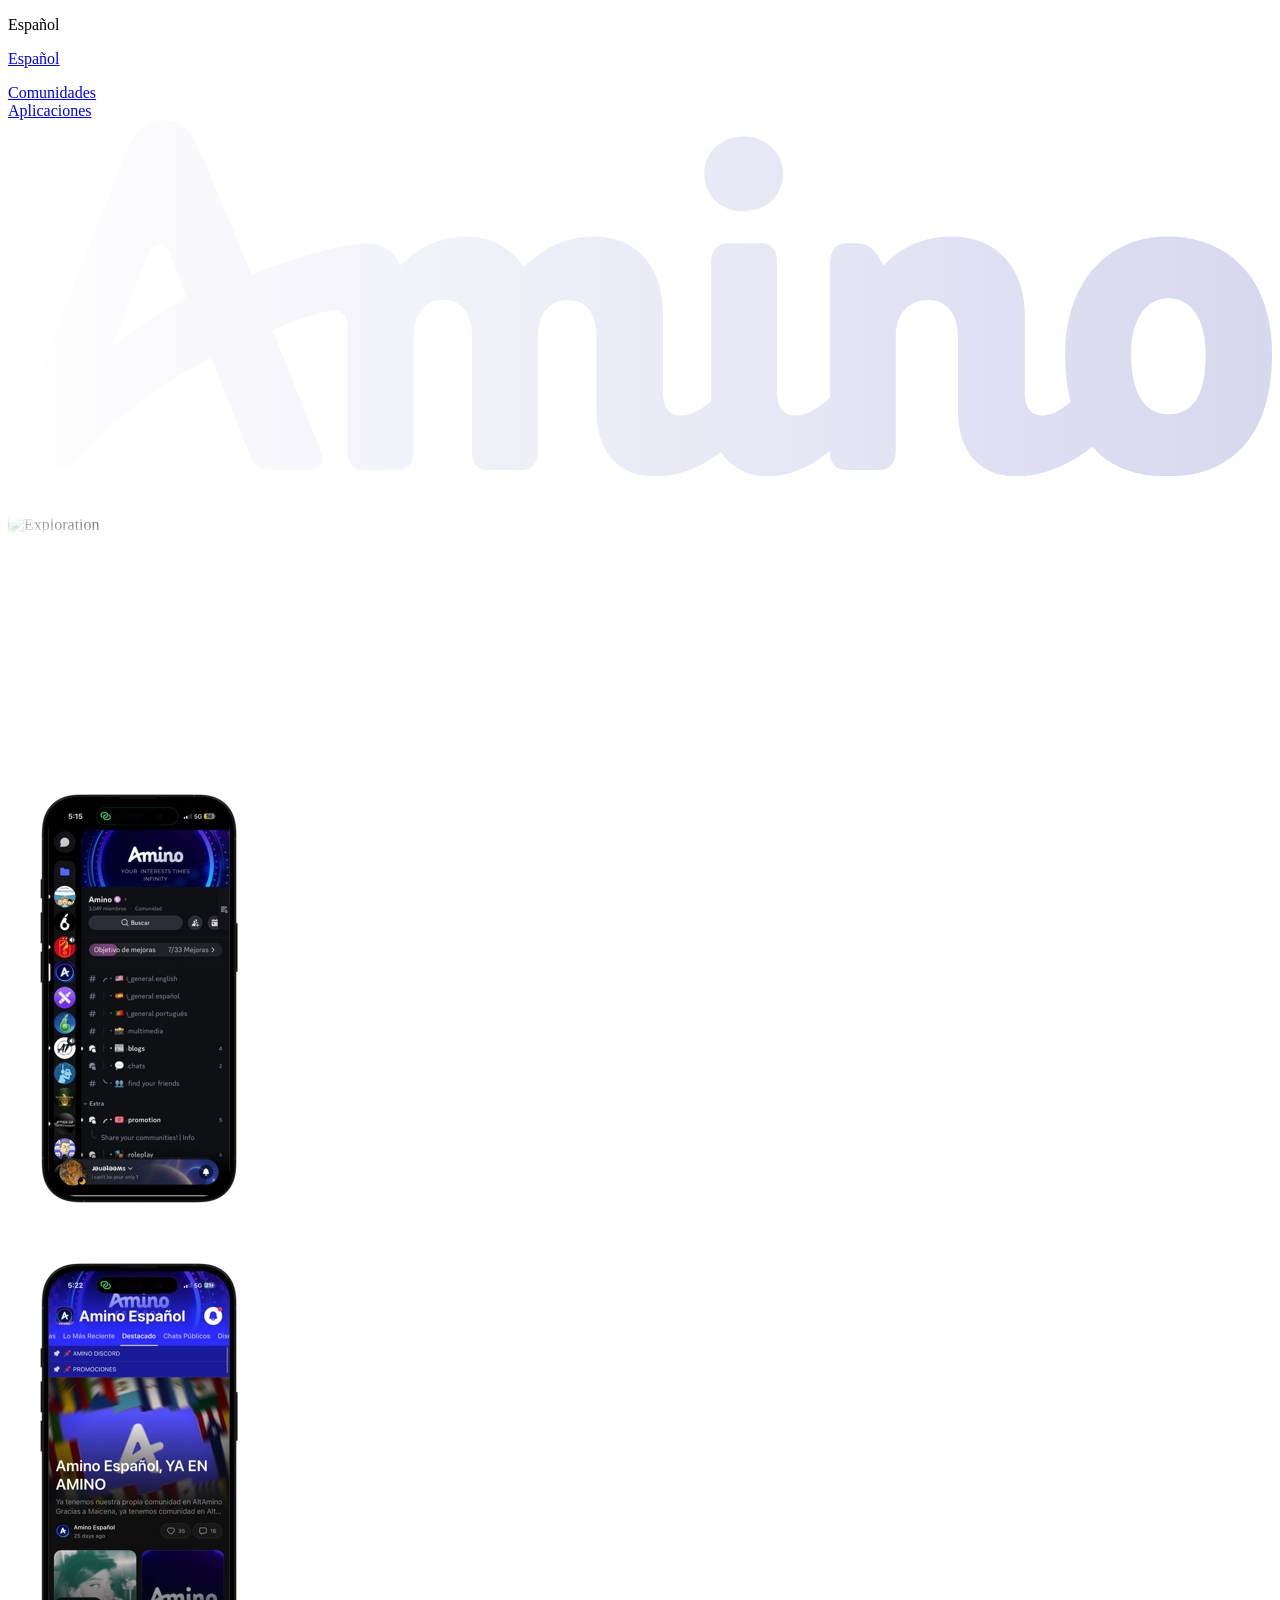
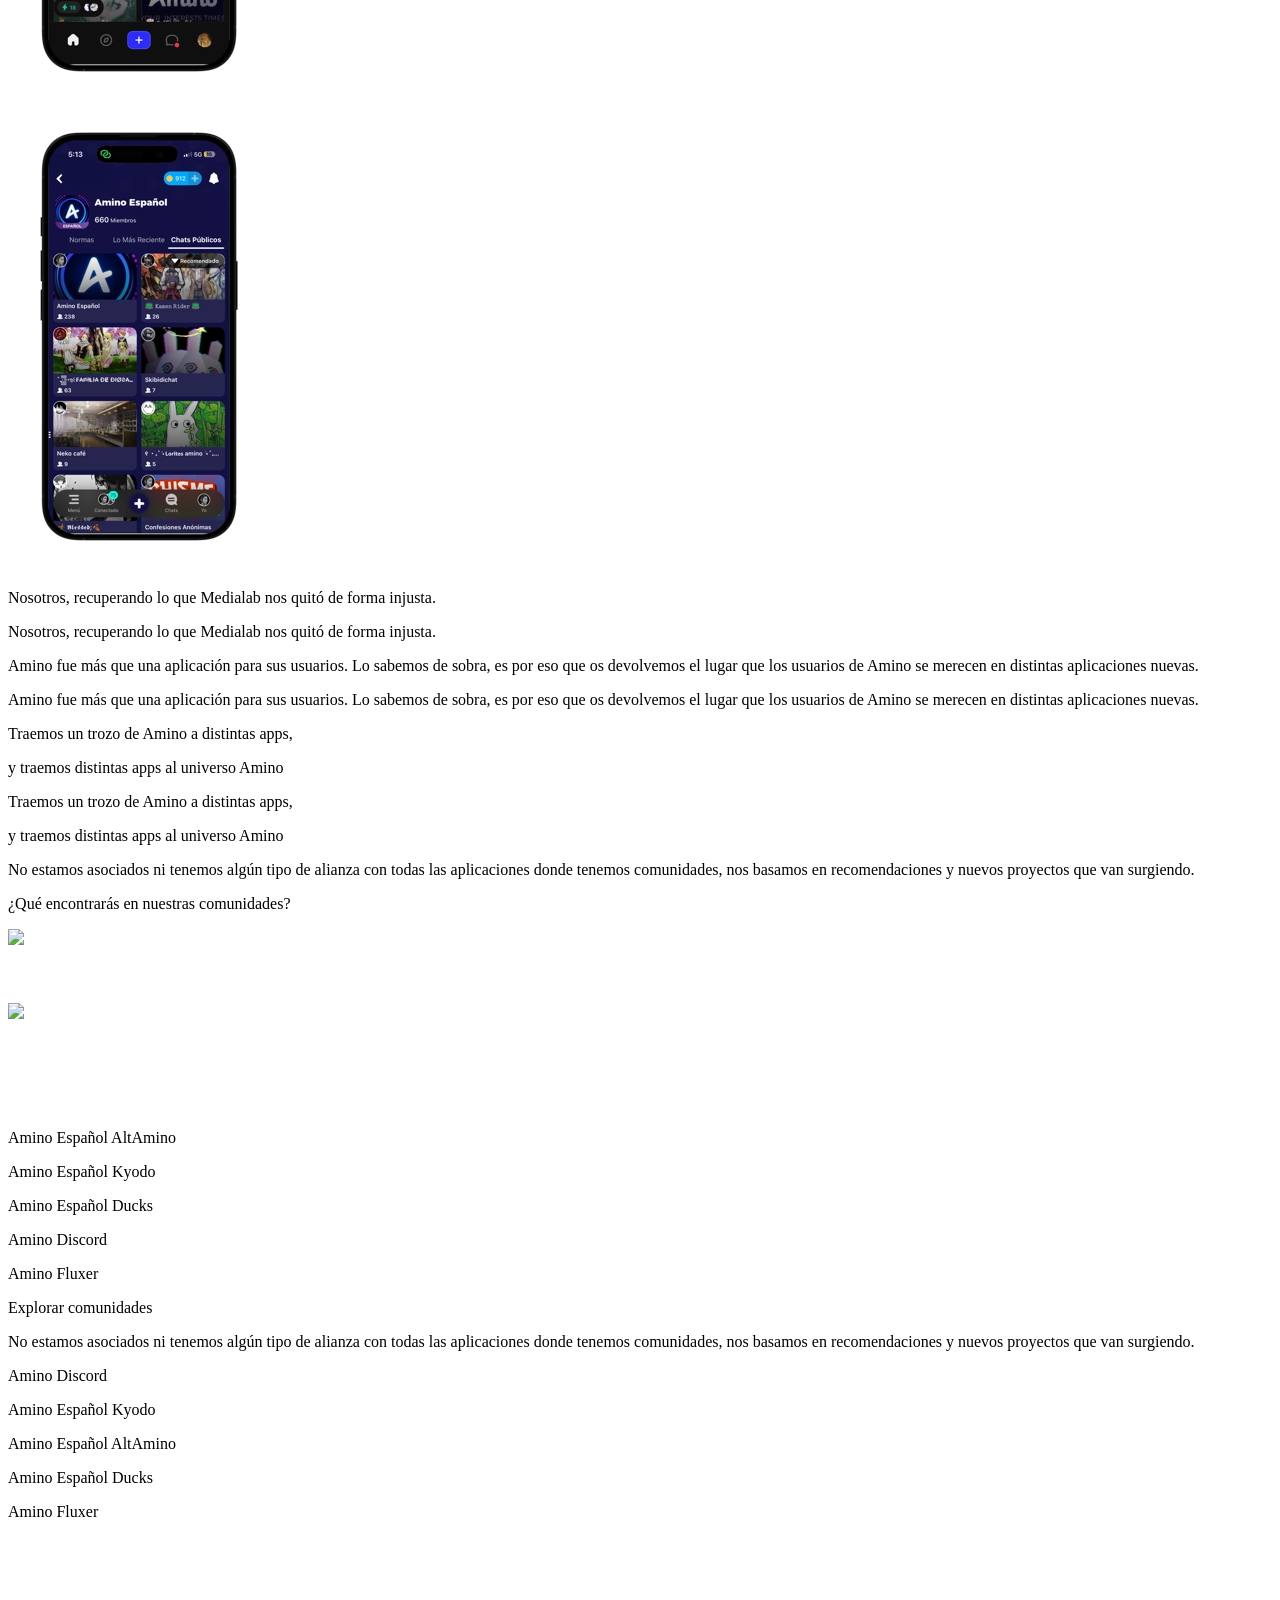
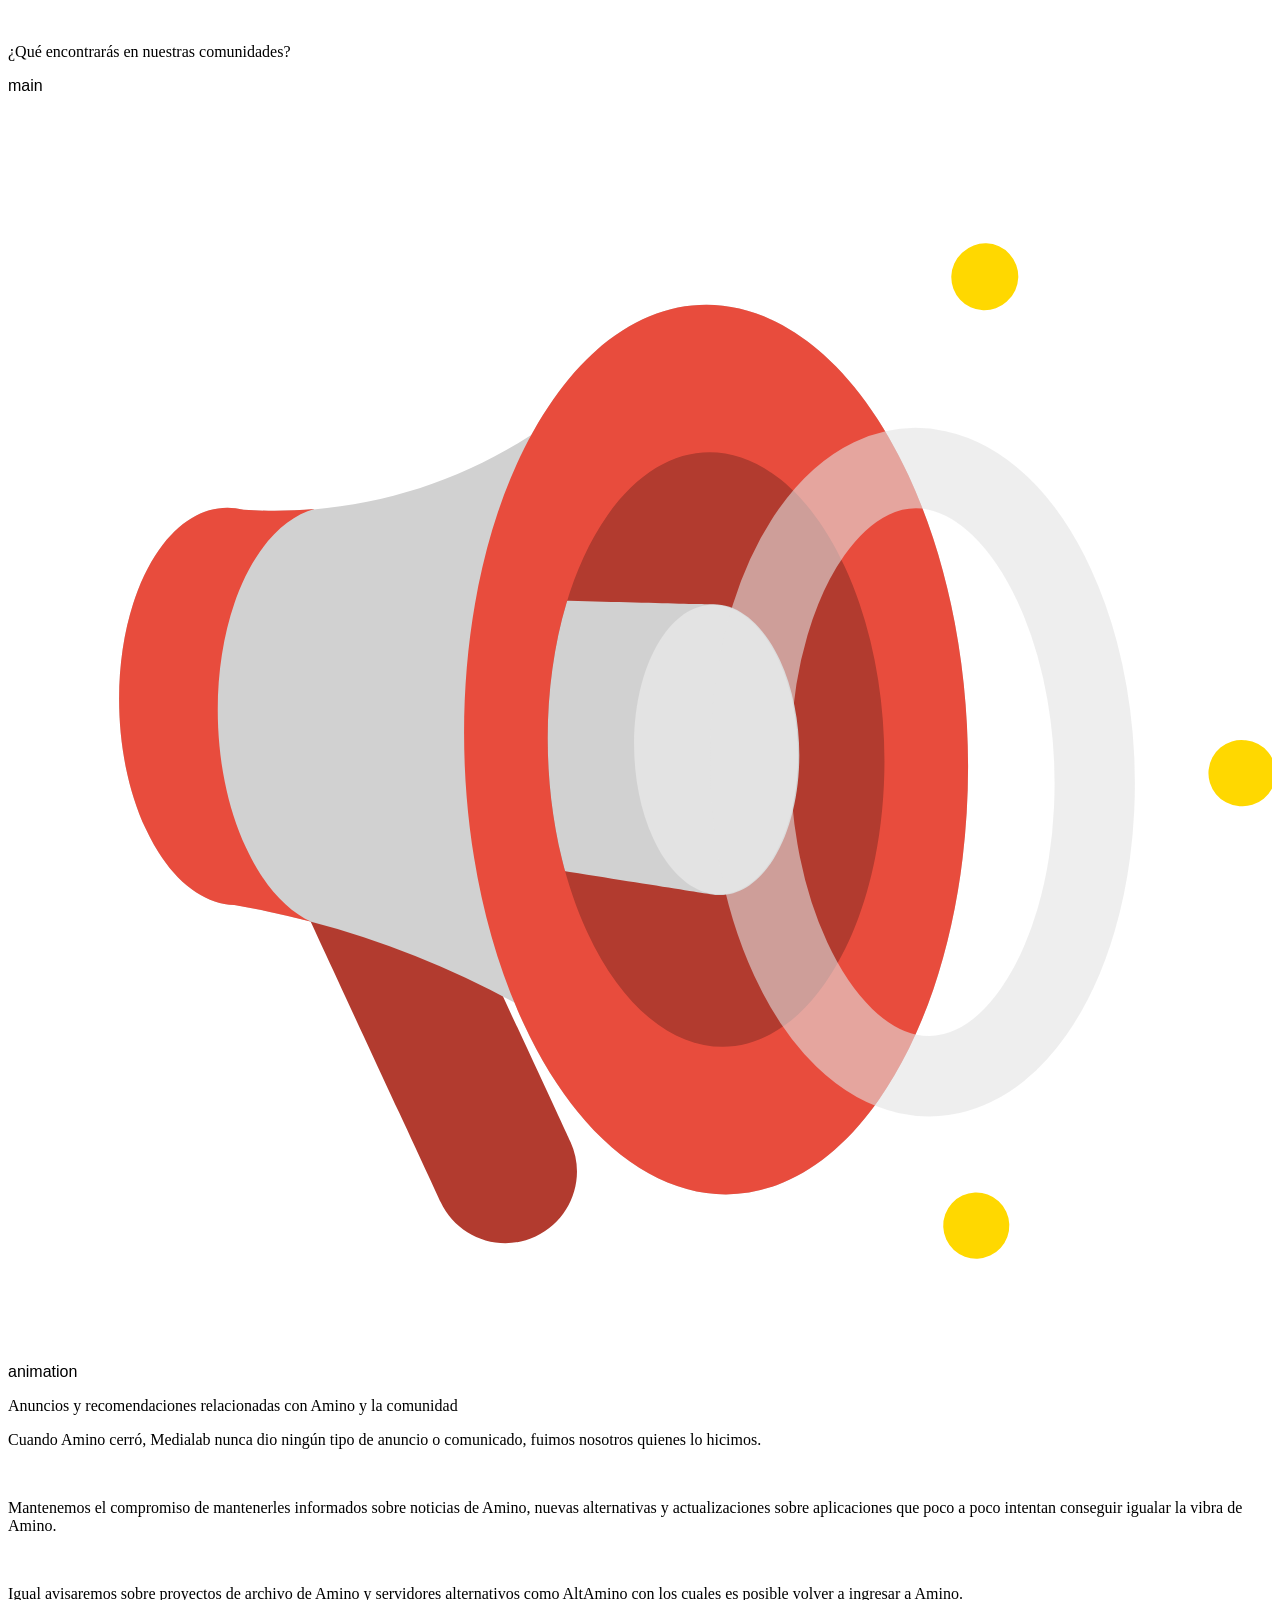
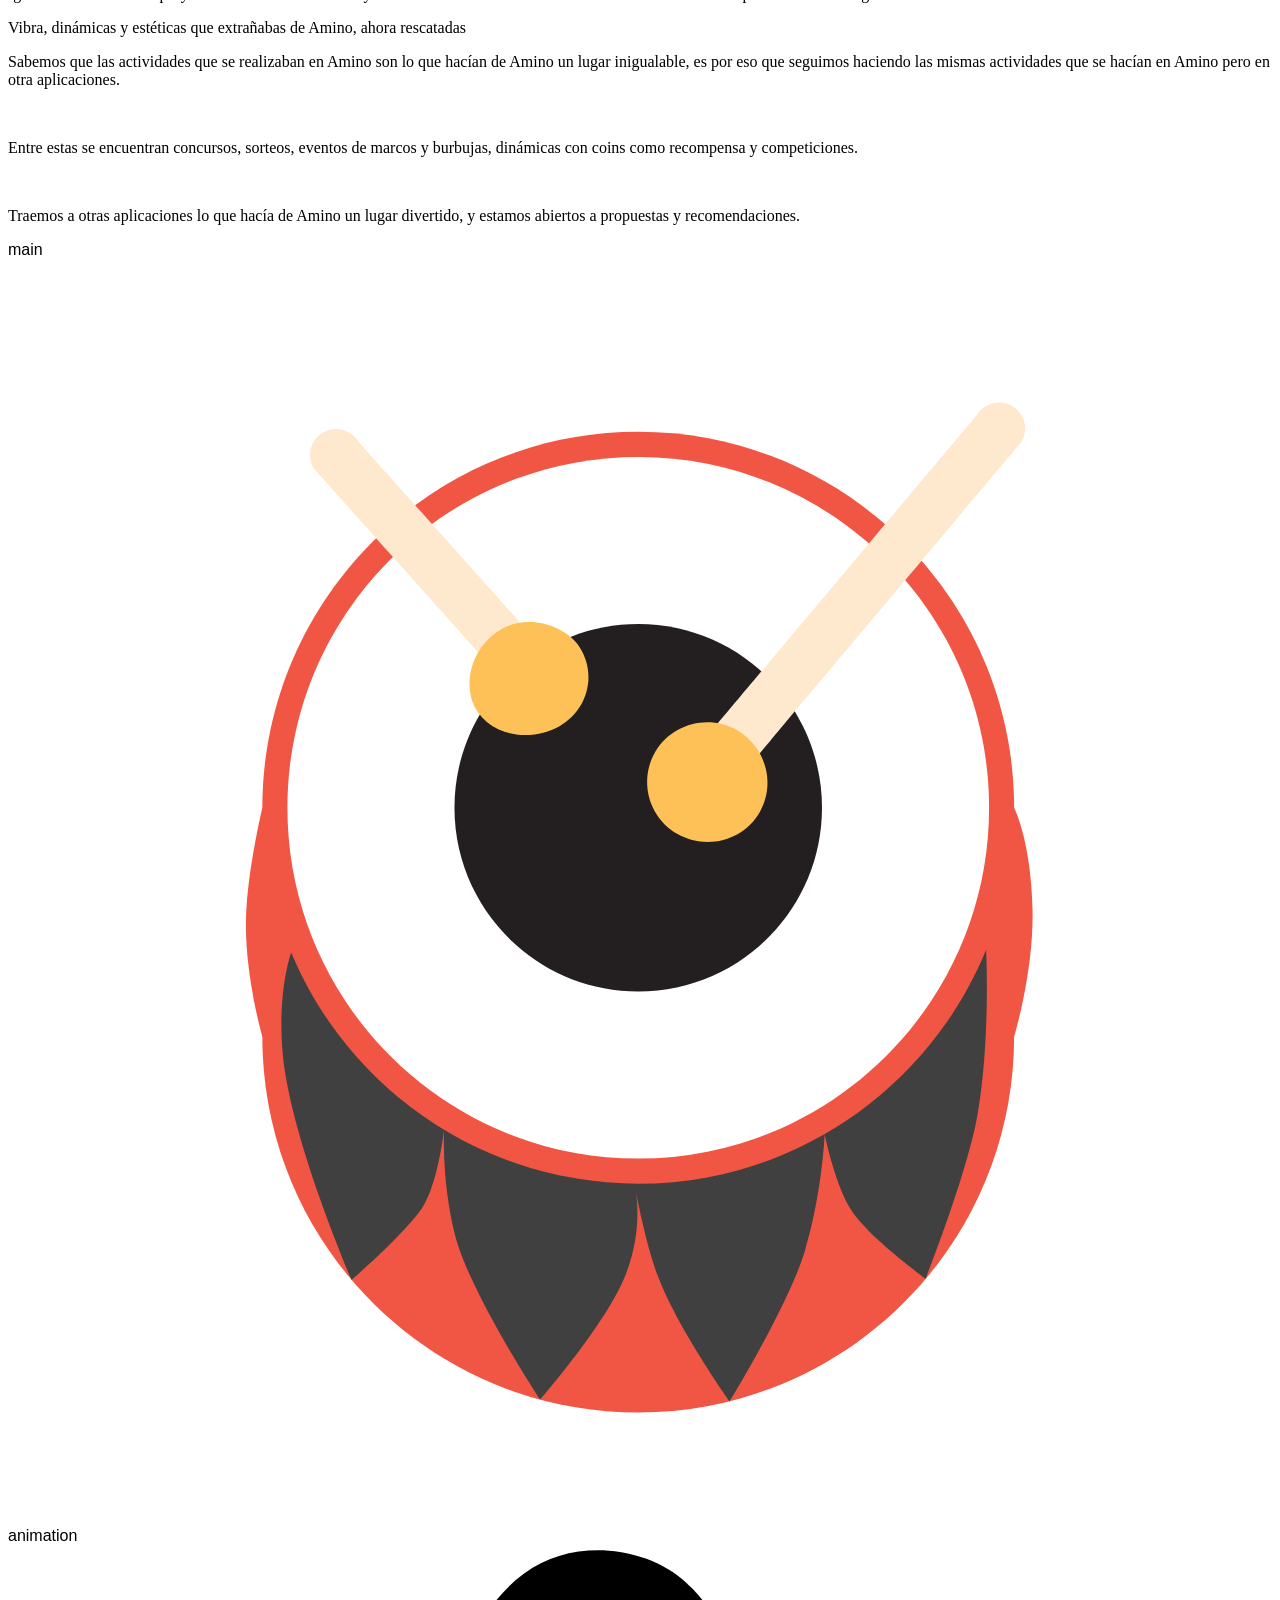
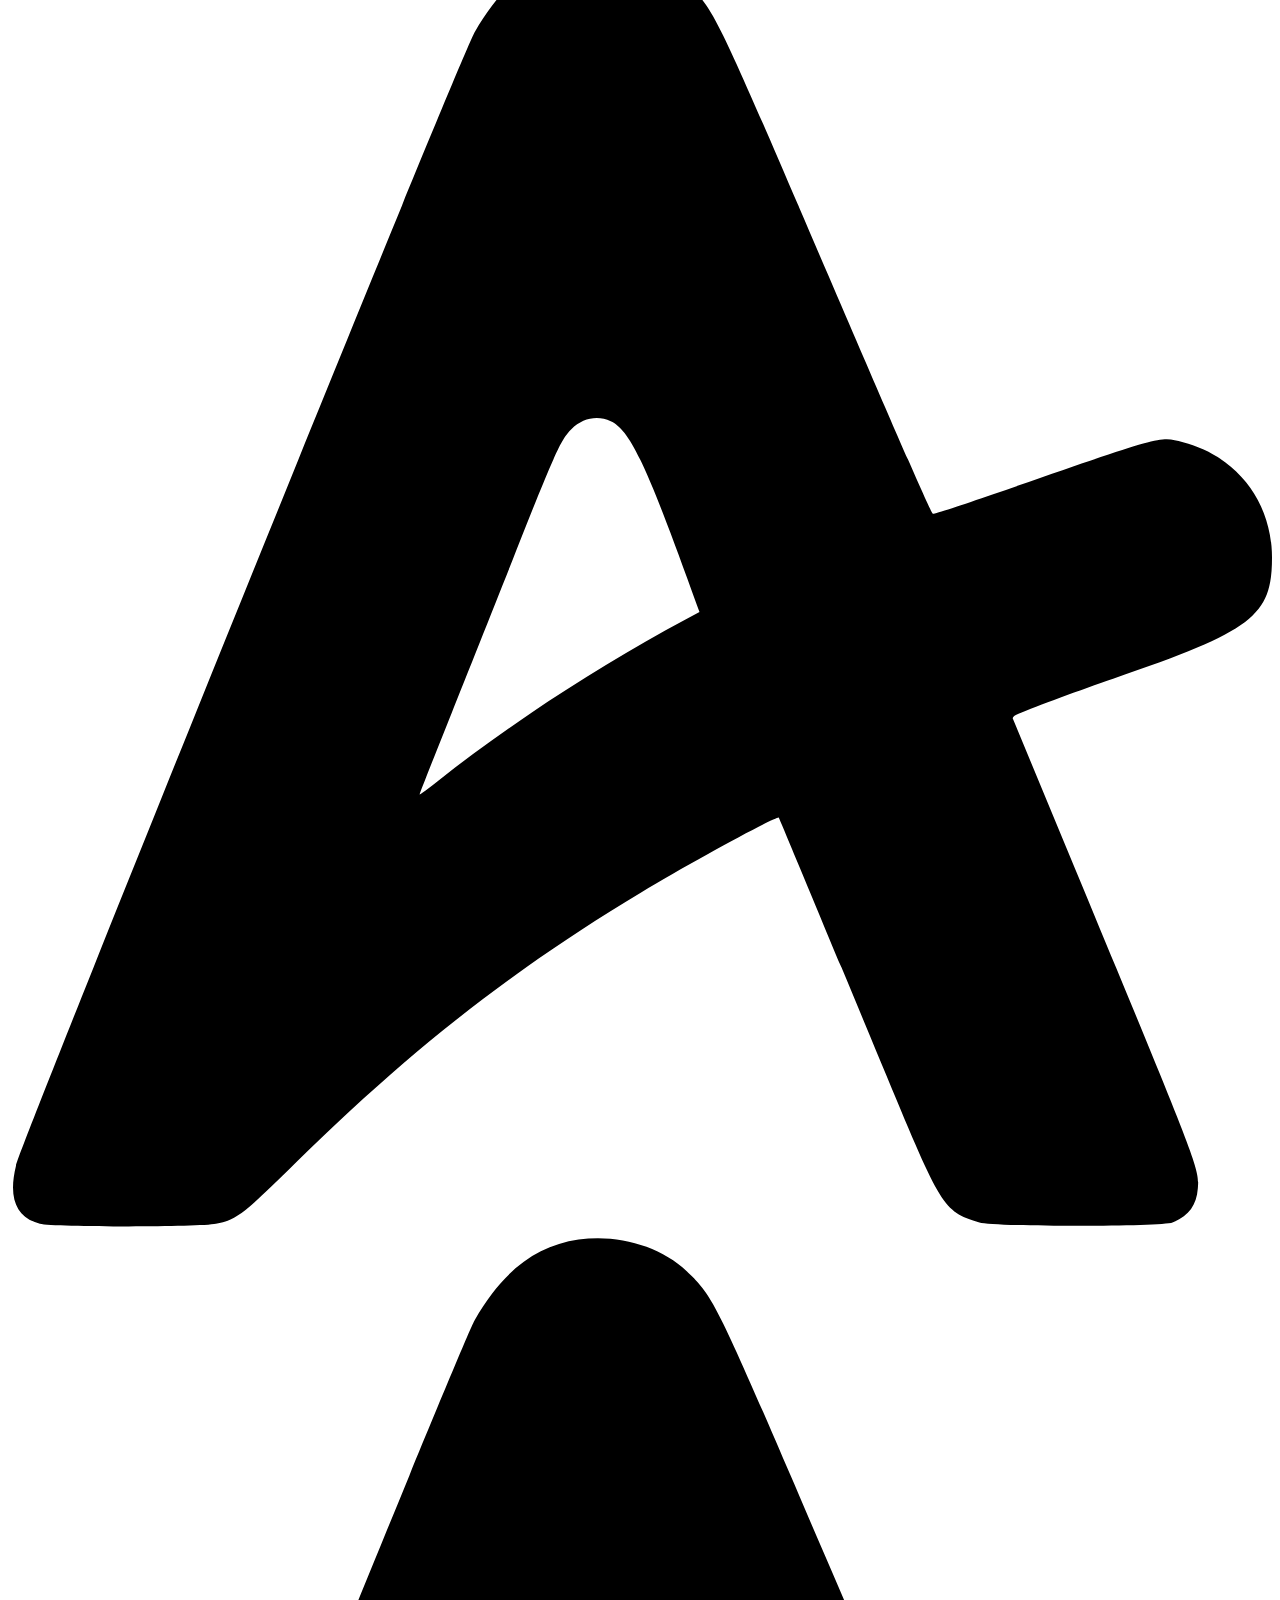
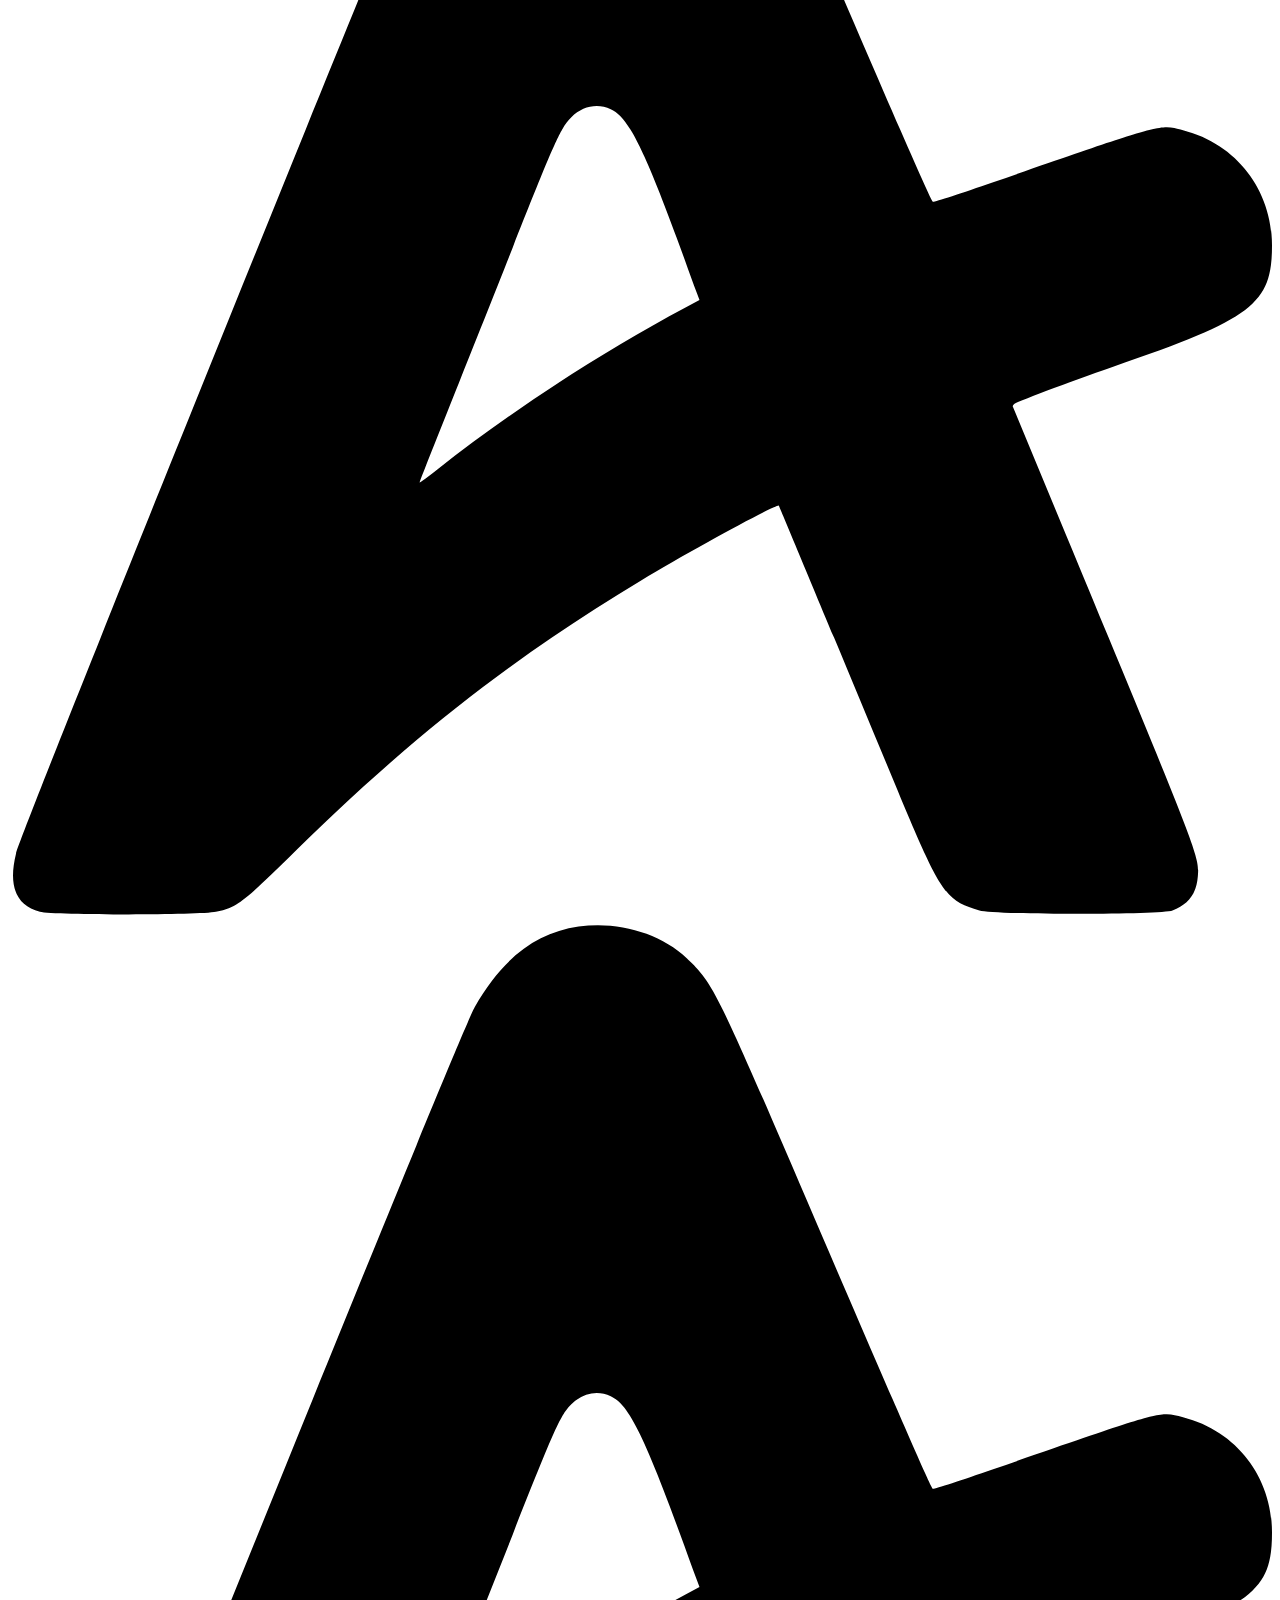
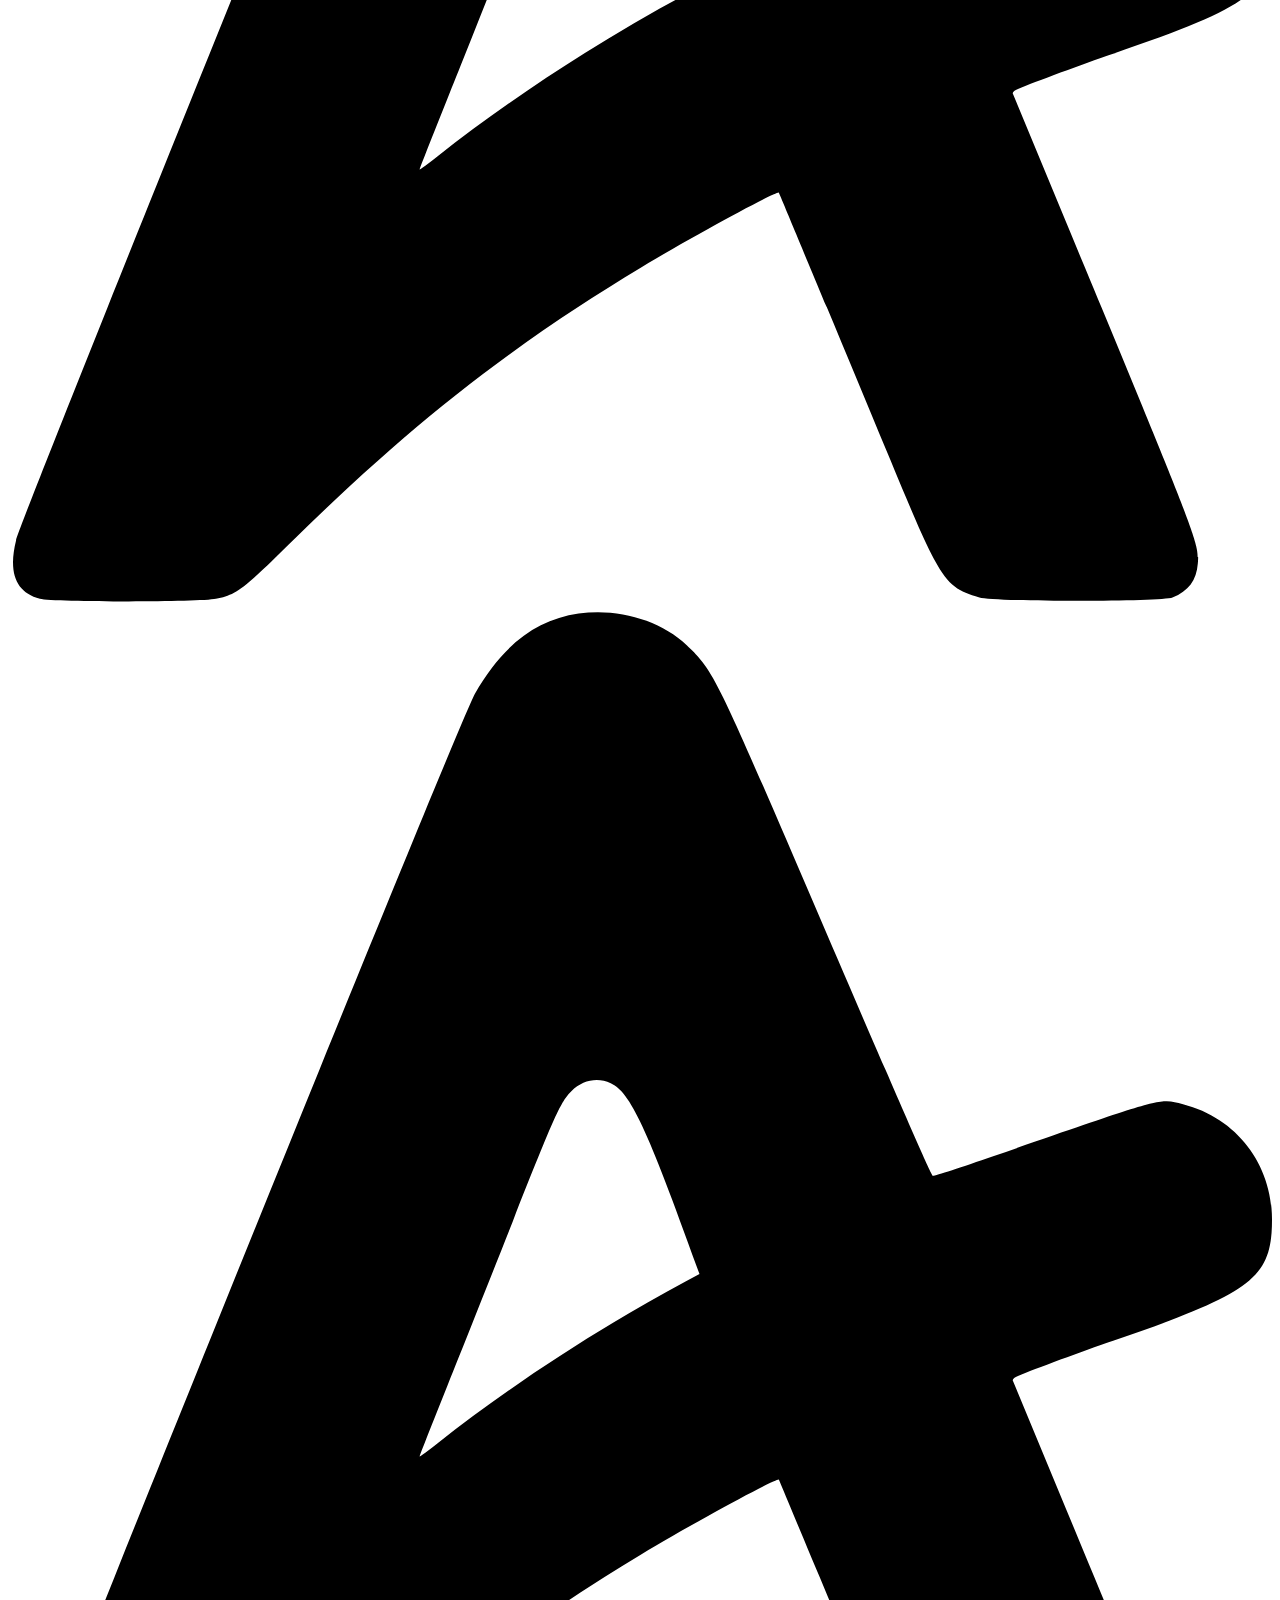
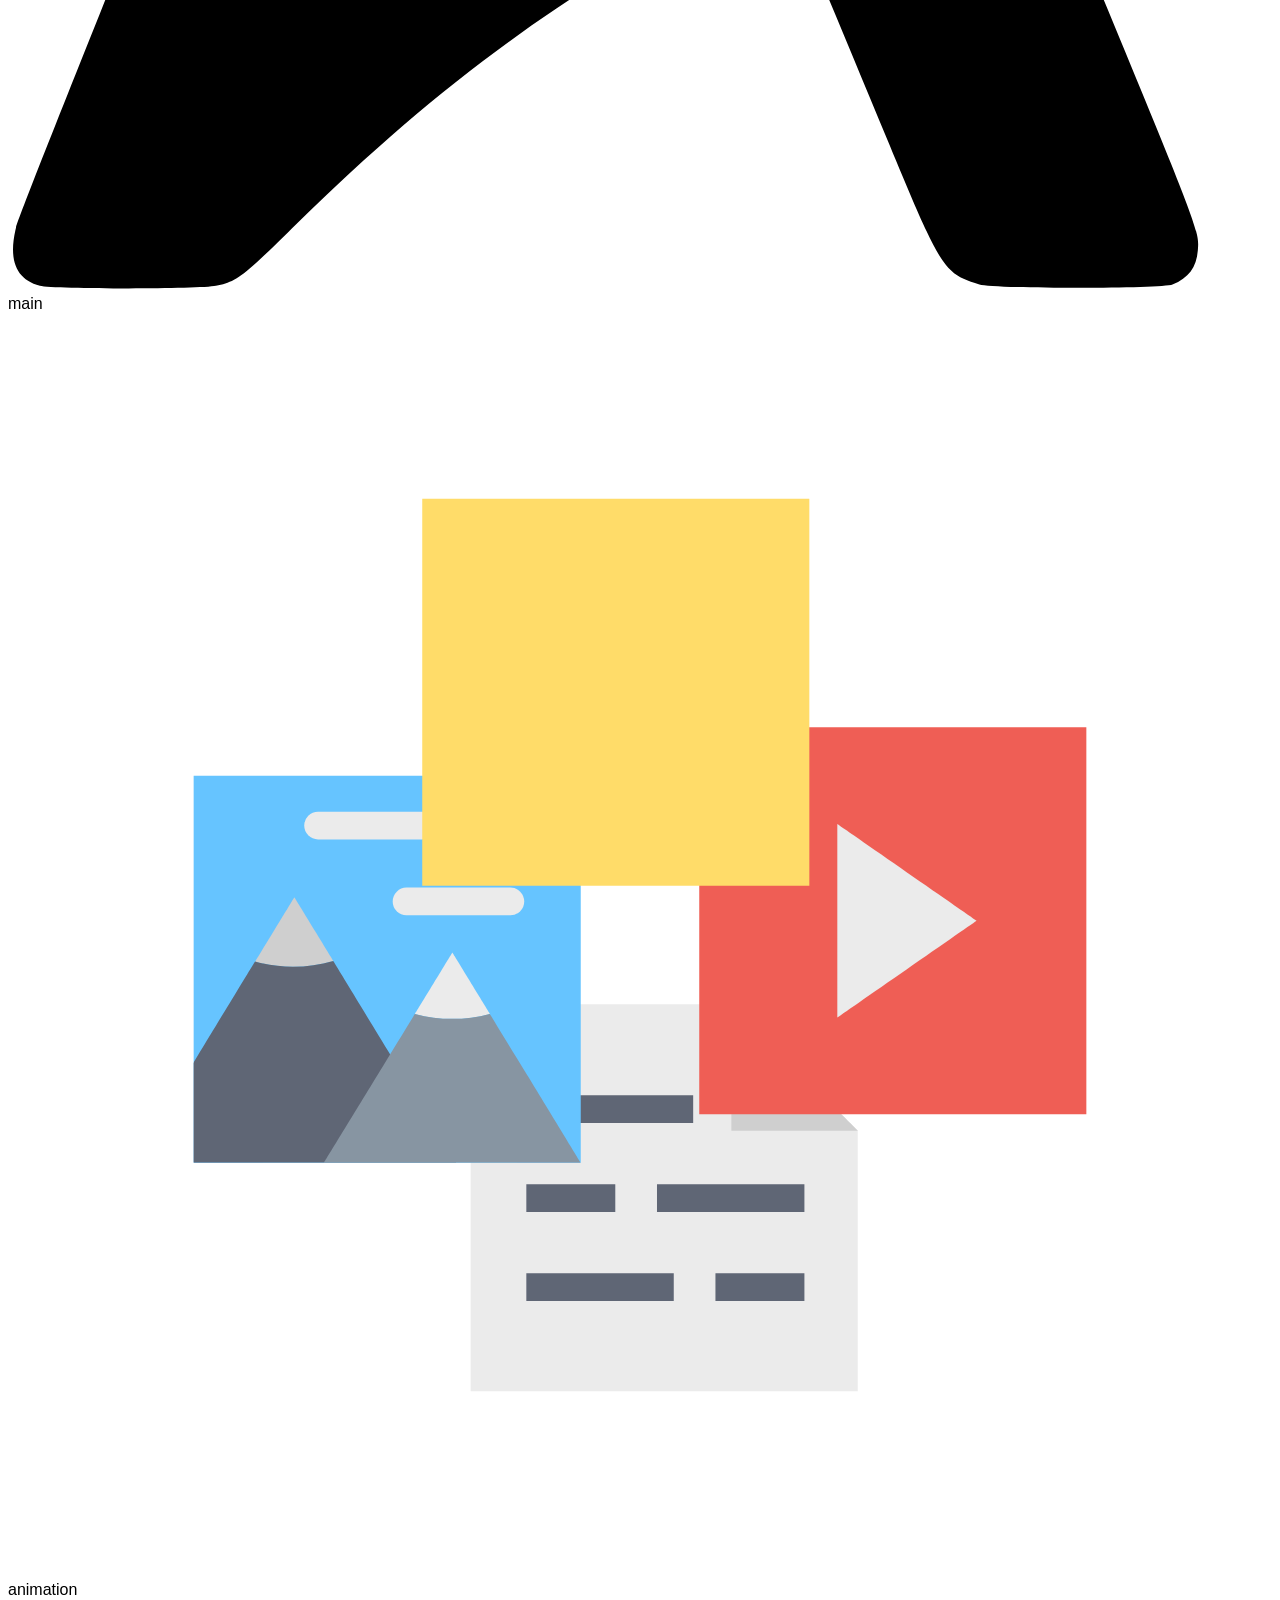
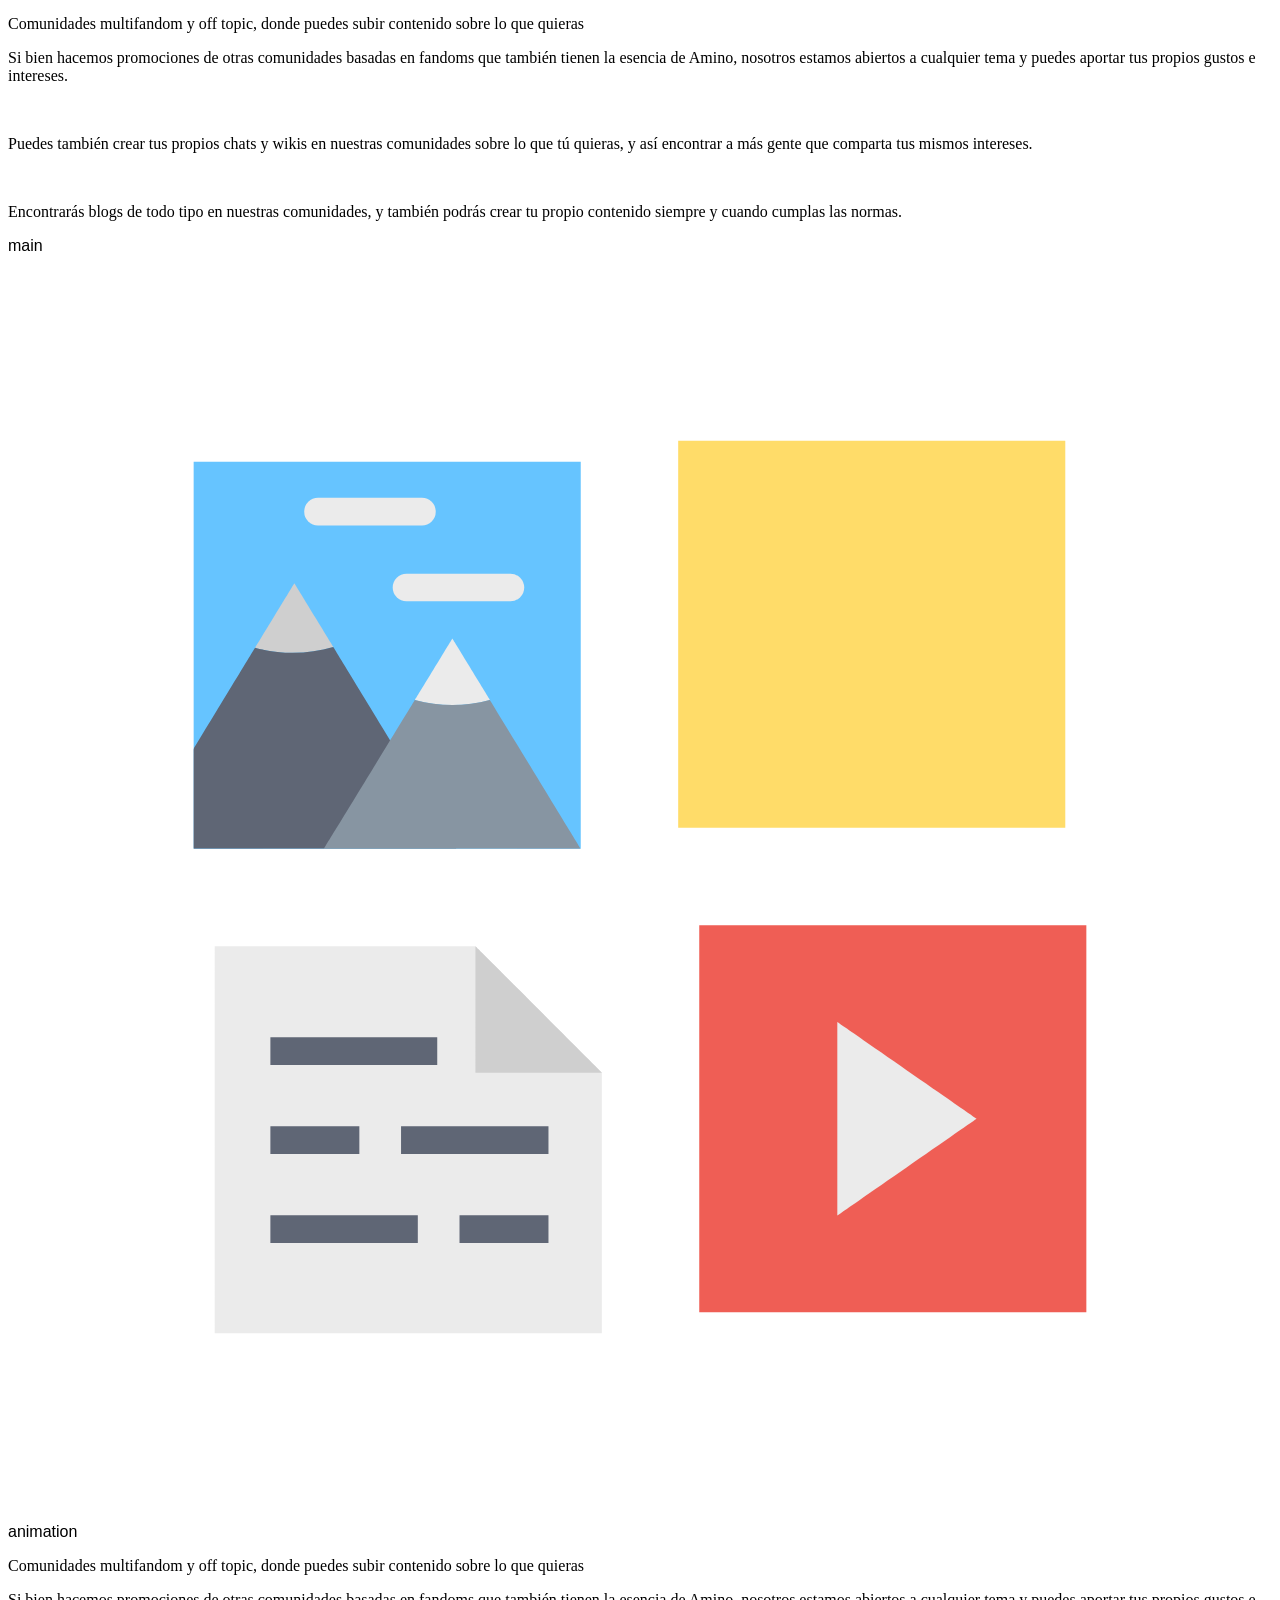
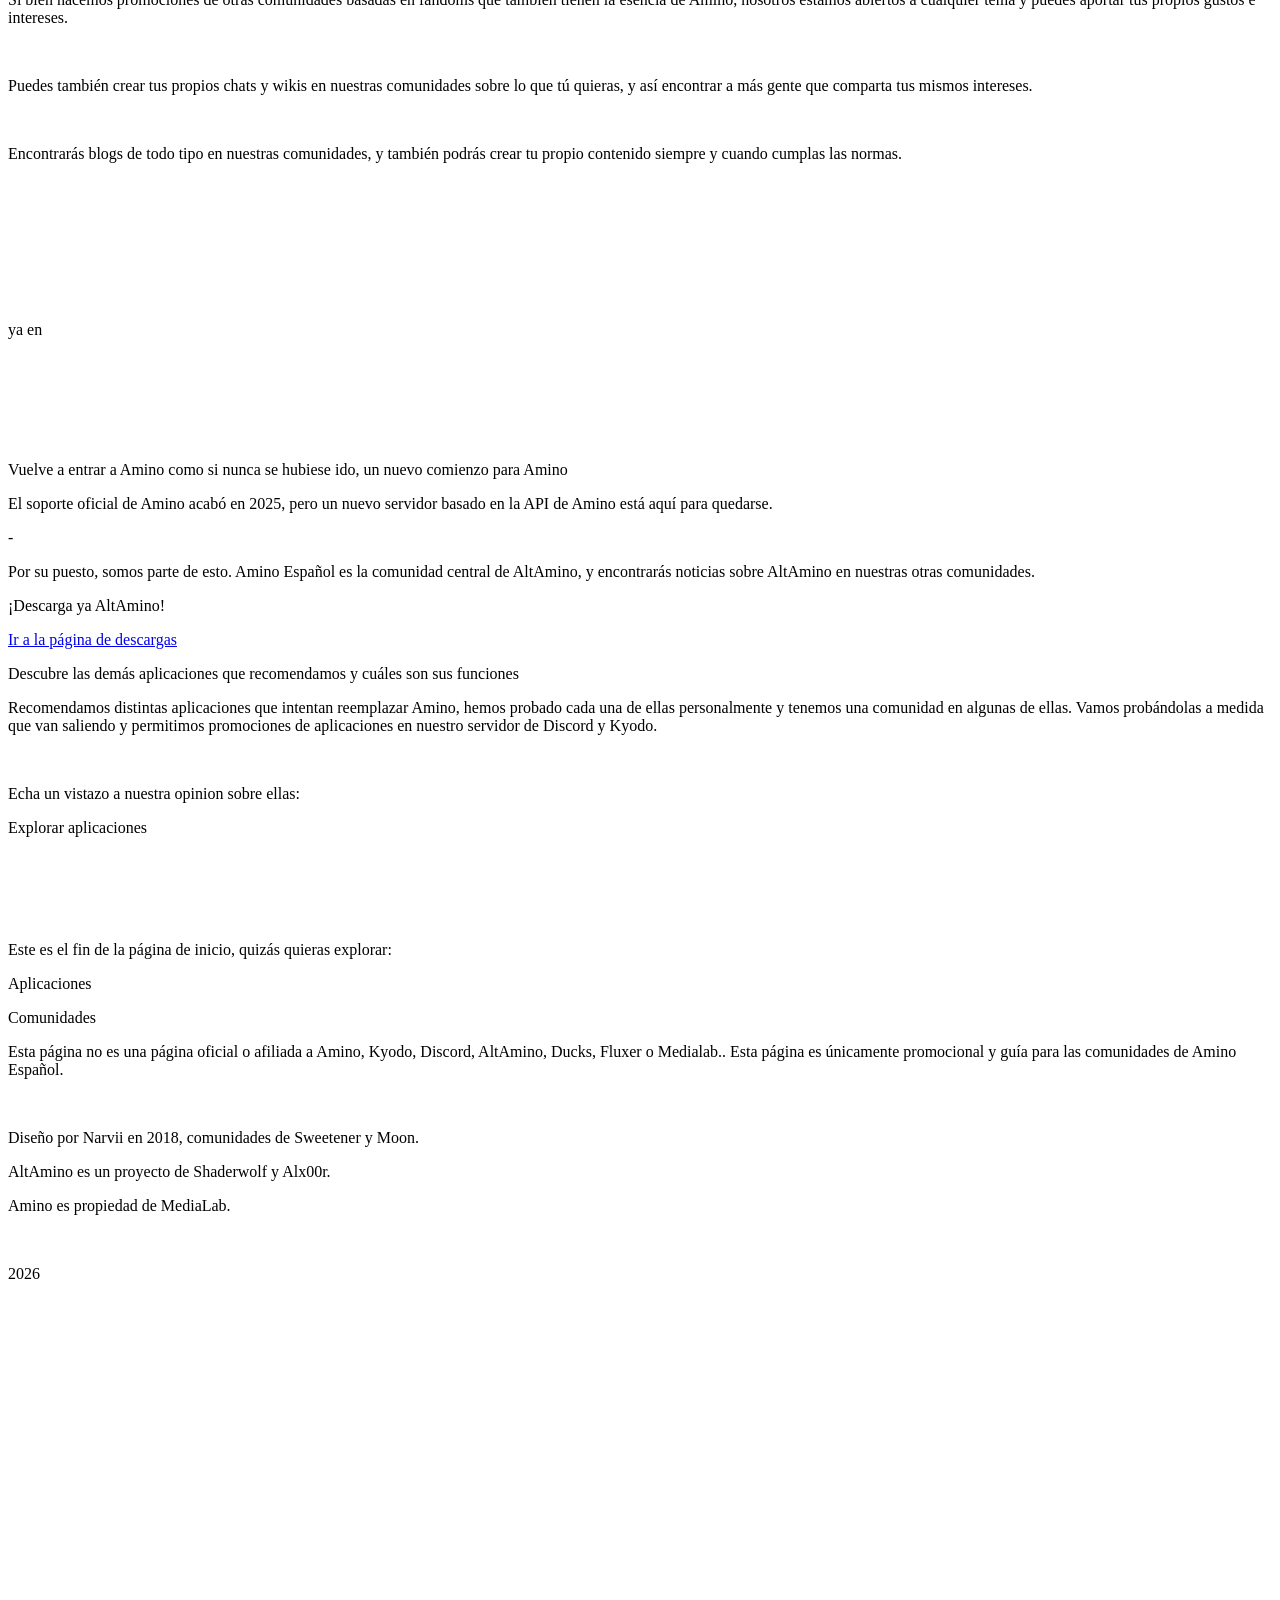
==== commit 069c998f: "Add files via upload" ====
--- a/index.html
+++ b/index.html
@@ -6,115 +6,58 @@
 <meta name="referrer" content="same-origin">
 <meta name="robots" content="max-image-preview:large">
 <meta name="viewport" content="width=device-width,initial-scale=1,shrink-to-fit=no">
-<link rel="preload" href="css/Montserrat-Light.woff2" as="font" crossorigin>
-<style>html,body{-webkit-text-zoom:reset !important}@font-face{font-display:block;font-family:"Hanken Grotesk 2";src:url('css/HankenGrotesk[wght].woff2') format('woff2'),url('css/HankenGrotesk[wght].woff') format('woff');font-weight:300;font-style:normal}@font-face{font-display:block;font-family:"Montserrat 5";src:url('css/Montserrat-Bold.woff2') format('woff2'),url('css/Montserrat-Bold.woff') format('woff');font-weight:700}@font-face{font-display:block;font-family:"Montserrat 2";src:url('css/Montserrat-Regular.woff2') format('woff2'),url('css/Montserrat-Regular.woff') format('woff');font-weight:400}@font-face{font-display:block;font-family:"Montserrat 1";src:url('css/Montserrat-Light.woff2') format('woff2'),url('css/Montserrat-Light.woff') format('woff');font-weight:300}@font-face{font-display:block;font-family:"Montserrat 3";src:url('css/Montserrat-Medium.woff2') format('woff2'),url('css/Montserrat-Medium.woff') format('woff');font-weight:500}@font-face{font-display:block;font-family:"Hanken Grotesk 3";src:url('css/HankenGrotesk[wght].woff2') format('woff2'),url('css/HankenGrotesk[wght].woff') format('woff');font-weight:400;font-style:normal}body>div{font-size:0}p,span,h1,h2,h3,h4,h5,h6,a,li{margin:0;word-spacing:normal;word-wrap:break-word;-ms-word-wrap:break-word;pointer-events:auto;-ms-text-size-adjust:none !important;-moz-text-size-adjust:none !important;-webkit-text-size-adjust:none !important;text-size-adjust:none !important;max-height:10000000px}sup{font-size:inherit;vertical-align:baseline;position:relative;top:-0.4em}sub{font-size:inherit;vertical-align:baseline;position:relative;top:0.4em}ul{display:block;word-spacing:normal;word-wrap:break-word;line-break:normal;list-style-type:none;padding:0;margin:0;-moz-padding-start:0;-khtml-padding-start:0;-webkit-padding-start:0;-o-padding-start:0;-padding-start:0;-webkit-margin-before:0;-webkit-margin-after:0}li{display:block;white-space:normal}[data-marker]::before{content:attr(data-marker) ' ';-webkit-user-select:none;-khtml-user-select:none;-moz-user-select:none;-ms-user-select:none;-o-user-select:none;user-select:none}li p{-webkit-touch-callout:none;-webkit-user-select:none;-khtml-user-select:none;-moz-user-select:none;-ms-user-select:none;-o-user-select:none;user-select:none}form{display:inline-block}a{text-decoration:inherit;color:inherit;-webkit-tap-highlight-color:rgba(0,0,0,0)}textarea{resize:none}.shm-l{float:left;clear:left}.shm-r{float:right;clear:right}.btf{display:none}.plyr{min-width:0 !important}html{font-family:sans-serif}body{font-size:0;margin:0;--z:1;zoom:var(--z)}audio,video{display:inline-block;vertical-align:baseline}audio:not([controls]){display:none;height:0}[hidden],template{display:none}a{background:0 0;outline:0}b,strong{font-weight:700}dfn{font-style:italic}h1,h2,h3,h4,h5,h6{font-size:1em;line-height:1;margin:0}img{border:0}svg:not(:root){overflow:hidden}button,input,optgroup,select,textarea{color:inherit;font:inherit;margin:0}button{overflow:visible}button,select{text-transform:none}button,html input[type=button],input[type=submit]{-webkit-appearance:button;cursor:pointer;box-sizing:border-box;white-space:normal}input[type=date],input[type=email],input[type=number],input[type=password],input[type=text],textarea{-webkit-appearance:none;appearance:none;box-sizing:border-box}button[disabled],html input[disabled]{cursor:default}button::-moz-focus-inner,input::-moz-focus-inner{border:0;padding:0}input{line-height:normal}input[type=checkbox],input[type=radio]{box-sizing:border-box;padding:0}input[type=number]::-webkit-inner-spin-button,input[type=number]::-webkit-outer-spin-button{height:auto}input[type=search]{-webkit-appearance:textfield;-moz-box-sizing:content-box;-webkit-box-sizing:content-box;box-sizing:content-box}input[type=search]::-webkit-search-cancel-button,input[type=search]::-webkit-search-decoration{-webkit-appearance:none}textarea{overflow:auto;box-sizing:border-box;border-color:#ddd}optgroup{font-weight:700}table{border-collapse:collapse;border-spacing:0}td,th{padding:0}blockquote{margin-block-start:0;margin-block-end:0;margin-inline-start:0;margin-inline-end:0}:-webkit-full-screen-ancestor:not(iframe){-webkit-clip-path:initial !important}
-html{-webkit-font-smoothing:antialiased; -moz-osx-font-smoothing:grayscale}.slick-slider{position:relative;display:block;box-sizing:border-box;-moz-box-sizing:border-box;-webkit-touch-callout:none;-webkit-user-select:none;-khtml-user-select:none;-moz-user-select:none;-ms-touch-action:pan-y;touch-action:pan-y;-ms-touch-action:none;-webkit-tap-highlight-color:transparent}
-.slick-list{position:relative;display:block;margin:0;padding:0}
-.slick-list:focus{outline:none}
-.slick-loading .slick-list{background:white url("css/ajax-loader.gif") center center no-repeat}
-.slick-list .dragging{cursor:pointer}
-.slick-slider .slick-list,.slick-track,.slick-slide{-webkit-transform:translate(0,0);-moz-transform:translate(0,0);-ms-transform:translate(0,0);-o-transform:translate(0,0);transform:translate(0,0)}
-.slick-track{position:relative;height:100%;left:0;top:0;display:inline-block;zoom:1;pointer-events:none}
-.slick-track:before,.slick-track:after{content:"";display:table}
-.slick-track:after{clear:both}
-.slick-loading .slick-track{display:none}
-.slick-slide{position:static;float:left;height:100%;min-height:1px;display:none;pointer-events:none}
-.slick-active{pointer-events:all}
-.slick-cloned{pointer-events:auto !important}
-.slick-slide img{display:block}
-.slick-slide .slick-loading img{display:none}
-.slick-slide .dragging img{pointer-events:none}
-.slick-initialized .slick-slide{display:block}
-.slick-loading .slick-slide{display:none}
-.slick-vertical .slick-slide{display:block;height:auto;border:1px solid transparent}
-@font-face{font-family:"slick";src:url("css/slick.eot");src:url("css/slick.eot?#iefix") format("embedded-opentype"),url("css/slick.woff") format("woff"),url("css/slick.ttf") format("truetype"),url("css/slick.svg#slick") format("svg");font-weight:normal;font-style:normal}
-.slick-prev:before{content:"\2190"}
-.slick-next:before{content:"\2192"}
-.slick-prev,.slick-next{position:absolute;display:block;line-height:0;font-size:0;cursor:pointer;background:transparent;color:transparent;top:50%;padding:0;border:none;outline:none}
-.slick-prev:hover,.slick-prev:focus,.slick-next:hover,.slick-next:focus{outline:none;background:transparent;color:transparent}
-.slick-prev:hover:before,.slick-prev:focus:before,.slick-next:hover:before,.slick-next:focus:before{opacity:1}
-.slick-prev .slick-disabled:before,.slick-next .slick-disabled:before{opacity:0.25}
-.slick-prev:before,.slick-next:before{font-family:"slick";line-height:1;-webkit-font-smoothing:antialiased;-moz-osx-font-smoothing:grayscale}
-.slick-dots{position:absolute;list-style:none;display:block;text-align:center;padding:0;width:100%}
-.slick-dots li{position:relative;display:inline-block;padding:0;cursor:pointer}
-.slick-dots li button:hover,.slick-dots li button:focus{outline:none}
-.slick-dots li button:hover:before,.slick-dots li button:focus:before{opacity:1}
-.slick-dots li button{border:0;background:transparent;display:block;outline:none;line-height:0;font-size:0;color:transparent;padding:5px;cursor:pointer}
-.slick-dots li button:before{position:absolute;top:0;left:0;content:"\2022";font-family:"slick";text-align:center;color:black;opacity:0.25;-webkit-font-smoothing:antialiased;-moz-osx-font-smoothing:grayscale}
-[dir="rtl"] .slick-slide{float:right}
-[dir="rtl"] .slick-next:before{content:"\2190"}
-[dir="rtl"] .slick-prev:before{content:"\2192"}
-.slidex {display:none}
-.slider-nav .slick-list {overflow:hidden}
-.slider-nav .slick-list .slick-track .slick-slide{pointer-events:auto !important}
-#b{background-color:#01003b}.v4{display:block;vertical-align:top}.ps39{position:relative;margin-top:0}.s45{width:100%;min-width:1200px;min-height:79px;padding-bottom:0}.c8{border:0;-webkit-border-radius:0;-moz-border-radius:0;border-radius:0;background-color:transparent}.z31{z-index:2;pointer-events:none}.ps40{display:inline-block;width:0;height:0}.ps41{position:relative;margin-top:0}.s46{width:1200px;margin-left:auto;margin-right:auto;min-height:79px}.v5{display:inline-block;vertical-align:top}.ps42{position:relative;margin-left:0;margin-top:12px}.s47{min-width:1183px;width:1183px;min-height:59px}.ps43{position:relative;margin-left:0;margin-top:0}.s48{min-width:1183px;width:1183px;min-height:59px;line-height:0}.v6{display:none;vertical-align:top}.v7{display:inline-block;vertical-align:top}.ps45{position:relative;margin-left:90px;margin-top:0}.s50{min-width:600px;width:600px;overflow:hidden;height:59px}.z33{z-index:4;pointer-events:auto}.p5{text-indent:0;padding-bottom:0;padding-right:0;text-align:left}.f11{font-family:"Hanken Grotesk 2";font-size:29px;font-size:calc(29px * var(--f));line-height:1.829;font-weight:300;font-style:normal;text-decoration:none;text-transform:none;letter-spacing:normal;color:#fff;background-color:initial;text-shadow:none}.f11:hover{}.v8{display:inline-block;vertical-align:top;overflow:hidden;outline:0}.ps46{position:relative;margin-left:334px;margin-top:6px}.s51{min-width:159px;min-height:44px;box-sizing:border-box;width:159px;height:24px;padding-right:0}.c11{border:0;-webkit-border-radius:10px;-moz-border-radius:10px;border-radius:10px;background-color:#66dcb5;color:#030224;transition:color 0.20s, border-color 0.20s, background-color 0.20s, background-image 0.20s;transition-timing-function:linear}.z34{z-index:3;pointer-events:auto}.a1{display:inline-block;width:100%;height:100%}.f12{font-family:"Montserrat 5";font-size:20px;font-size:calc(20px * var(--f));line-height:1.201;font-weight:700;font-style:normal;text-decoration:none;text-transform:none;letter-spacing:normal;text-shadow:none;text-indent:0;text-align:center;cursor:pointer;padding-top:10px;padding-bottom:10px}.c11:hover{background-color:#20195a;background-clip:padding-box;border-color:#030224}.c11:active{background-color:#030224;transition:initial;color:#fff}.ps47{position:relative;margin-left:839px;margin-top:-53px}.s52{min-width:163px;min-height:44px;box-sizing:border-box;width:159px;height:24px;padding-right:0}.c12{border:2px solid #66dcb5;-webkit-border-radius:10px;-moz-border-radius:10px;border-radius:10px;background-color:transparent;color:#66dcb5;transition:color 0.20s, border-color 0.20s, background-color 0.20s, background-image 0.20s;transition-timing-function:linear}.z35{z-index:5;pointer-events:auto}.f13{font-family:"Montserrat 2";font-size:20px;font-size:calc(20px * var(--f));line-height:1.201;font-weight:400;font-style:normal;text-decoration:none;text-transform:none;letter-spacing:normal;text-shadow:none;text-indent:0;text-align:center;cursor:pointer;padding-top:8px;padding-bottom:8px}.c12:hover{background-color:#20195a;background-clip:padding-box;border-color:#030224}.c12:active{background-color:#030224;transition:initial;color:#fff}.ps48{position:relative;margin-left:-1002px;margin-top:-50px}.s53{min-width:82px;width:82px;min-height:33px;height:33px}.z36{z-index:6;pointer-events:auto}.a2{display:block}.i3{position:absolute;left:0;min-width:82px;max-width:82px;min-height:23px;max-height:23px;top:5px}.ps51{position:relative;margin-top:-79px}.s56{width:1200px;margin-left:auto;margin-right:auto;min-height:1306px}.z39{pointer-events:none}.s57{min-width:1200px;width:1200px;min-height:1306px}.s58{min-width:1200px;width:1200px;min-height:1306px;line-height:0}.s59{min-width:1200px;width:1200px;height:807px}.z40{z-index:1;pointer-events:auto}.wrapper1{font-size:15px;line-height:1.4;height:807px}.wrapper1 div, .wrapper1 p, .wrapper1 a{font-size:15px;line-height:1.4}.wrapper1 input{font-size:15px;line-height:1.4;margin:3px 2px 3px 2px}.ps52{position:relative;margin-left:146px;margin-top:-807px}.s60{min-width:262px;width:262px;min-height:680px;height:680px}.z41{z-index:12;pointer-events:auto}.i6{position:absolute;left:0;width:262px;height:465px;top:108px;border:0}.ps53{position:relative;margin-left:-131px;margin-top:-807px}.s61{min-width:262px;width:262px;min-height:680px;height:680px}.z42{z-index:11;pointer-events:auto}.i7{position:absolute;left:0;width:262px;height:465px;top:108px;border:0}.ps54{position:relative;margin-left:-539px;margin-top:-740px}.s62{min-width:262px;width:262px;min-height:546px;height:546px}.z43{z-index:13;pointer-events:auto}.i8{position:absolute;left:0;width:262px;height:465px;top:41px;border:0}.ps55{position:relative;margin-left:326px;margin-top:-690px}.s63{min-width:600px;width:600px;overflow:hidden;height:248px}.z44{z-index:10;pointer-events:auto}.p6{text-indent:0;padding-bottom:0;padding-right:0;text-align:right}.f14{font-family:"Montserrat 2";font-size:43px;font-size:calc(43px * var(--f));line-height:1.699;font-weight:400;font-style:normal;text-decoration:none;text-transform:none;letter-spacing:normal;color:#fff;background-color:initial;text-shadow:none}.f14:hover{}.ps57{position:relative;margin-left:588px;margin-top:-428px}.s65{min-width:600px;width:600px;overflow:hidden;height:180px}.z46{z-index:14;pointer-events:auto}.f16{font-family:"Montserrat 1";font-size:22px;font-size:calc(22px * var(--f));line-height:1.728;font-weight:300;font-style:normal;text-decoration:none;text-transform:none;letter-spacing:normal;color:#fff;background-color:initial;text-shadow:none}.f16:hover{}.ps59{position:relative;margin-left:0;margin-top:-115px}.s67{min-width:1200px;width:1200px;overflow:hidden;height:115px}.z48{z-index:17;pointer-events:auto}.p7{text-indent:0;padding-bottom:0;padding-right:0;text-align:center}.f18{font-family:"Montserrat 2";font-size:31px;font-size:calc(31px * var(--f));line-height:1.711;font-weight:400;font-style:normal;text-decoration:none;text-transform:none;letter-spacing:normal;color:#fff;background-color:initial;text-shadow:none}.f18:hover{}.ps63{position:relative;margin-left:144px;margin-top:27px}.s71{min-width:913px;width:913px;min-height:272px}.z52{z-index:18}.ps64{position:relative;margin-left:0;margin-top:0}.s72{min-width:62px;width:62px;min-height:62px;height:62px}.z53{z-index:33;pointer-events:auto}.i9{position:absolute;left:0;width:62px;height:62px;top:0;-webkit-border-radius:15px;-moz-border-radius:15px;border-radius:15px;border:0}.ps65{position:relative;margin-left:122px;margin-top:0}.z54{z-index:24;pointer-events:auto}.ps66{position:relative;margin-left:122px;margin-top:0}.z55{z-index:32;pointer-events:auto}.z56{z-index:22;pointer-events:auto}.z57{z-index:29;pointer-events:auto}.ps67{position:relative;margin-left:8px;margin-top:-56px}.s73{min-width:169px;width:169px;min-height:266px;height:266px}.z58{z-index:25;pointer-events:auto}.i10{position:absolute;left:0;width:169px;height:266px;top:0;-webkit-border-radius:14px;-moz-border-radius:14px;border-radius:14px;border:0}.ps68{position:relative;margin-left:15px;margin-top:-56px}.z59{z-index:23;pointer-events:auto}.z60{z-index:19;pointer-events:auto}.z61{z-index:21;pointer-events:auto}.z62{z-index:27;pointer-events:auto}.ps69{position:relative;margin-left:384px;margin-top:-74px}.s74{min-width:154px;width:154px;overflow:hidden;height:66px}.z63{z-index:20;pointer-events:auto}.p8{text-indent:0;padding-bottom:0;padding-right:0;text-align:left}.f22{font-family:"Montserrat 5";font-size:20px;font-size:calc(20px * var(--f));line-height:1.101;font-weight:700;font-style:normal;text-decoration:none;text-transform:none;letter-spacing:normal;color:#fff;background-color:initial;text-shadow:0 2px 3px rgba(0,0,0,.7)}.f22:hover{}.ps70{position:relative;margin-left:-338px;margin-top:-52px}.s75{min-width:154px;width:154px;overflow:hidden;height:44px}.z64{z-index:26;pointer-events:auto}.ps71{position:relative;margin-left:214px;margin-top:-52px}.z65{z-index:30;pointer-events:auto}.ps72{position:relative;margin-left:-706px;margin-top:-31px}.s76{min-width:154px;width:154px;overflow:hidden;height:23px}.z66{z-index:31;pointer-events:auto}.ps73{position:relative;margin-left:582px;margin-top:-30px}.z67{z-index:28;pointer-events:auto}.v9{display:inline-block;vertical-align:top;overflow:hidden;outline:0}.ps74{position:relative;margin-left:469px;margin-top:48px}.s77{min-width:263px;min-height:60px;box-sizing:border-box;width:263px;height:24px;padding-right:0}.c14{border:0;-webkit-border-radius:0;-moz-border-radius:0;border-radius:0;background-color:#66dcb5;color:#030224;transition:color 0.20s, border-color 0.20s, background-color 0.20s, background-image 0.20s;transition-timing-function:linear}.z68{z-index:58;pointer-events:auto}.f23{font-family:"Montserrat 2";font-size:20px;font-size:calc(20px * var(--f));line-height:1.201;font-weight:400;font-style:normal;text-decoration:none;text-transform:none;letter-spacing:normal;text-shadow:none;text-indent:0;text-align:center;cursor:pointer;padding-top:18px;padding-bottom:18px}.c14:hover{background-color:#677a85;background-clip:padding-box;border-color:#030224}.c14:active{background-color:#030224;transition:initial;color:#fff}.ps75{position:relative;margin-left:148px;margin-top:27px}.s78{min-width:905px;width:905px;overflow:hidden;height:65px}.z69{z-index:35;pointer-events:auto}.f24{font-family:"Montserrat 1";font-size:15px;font-size:calc(15px * var(--f));line-height:1.668;font-weight:300;font-style:normal;text-decoration:none;text-transform:none;letter-spacing:normal;color:#fff;background-color:initial;text-shadow:none}.f24:hover{}.ps82{position:relative;margin-left:0;margin-top:0}.s81{min-width:1106px;width:1106px;min-height:195px}.s82{min-width:195px;width:195px;min-height:195px;height:195px}.z76{pointer-events:auto}.i11{position:absolute;left:0;width:195px;height:195px;top:0;-webkit-border-radius:16px;-moz-border-radius:16px;border-radius:16px;border:0}.ps83{position:relative;margin-left:30px;margin-top:0}.ps84{position:relative;margin-left:37px;margin-top:0}.ps85{position:relative;margin-left:34px;margin-top:0}.ps86{position:relative;margin-top:4px}.s83{width:100%;min-width:1200px;min-height:4px}.c15{border:0;-webkit-border-radius:0;-moz-border-radius:0;border-radius:0;background-color:#20195a}.z77{z-index:59;pointer-events:none}.ps87{position:relative;margin-top:11px}.v10{display:block;vertical-align:top}.s84{width:1200px;margin-left:auto;margin-right:auto;min-height:63px}.z78{pointer-events:none}.ps88{position:relative;margin-left:0;margin-top:0}.s85{min-width:1200px;width:1200px;overflow:hidden;height:63px}.z79{z-index:53;pointer-events:auto}.f26{font-family:"Montserrat 5";font-size:35px;font-size:calc(35px * var(--f));line-height:1.687;font-weight:700;font-style:normal;text-decoration:none;text-transform:none;letter-spacing:normal;color:#fff;background-color:initial;text-shadow:none}.f26:hover{}.v11{display:none;vertical-align:top}.s88{min-width:510px;width:510px;min-height:53px}.s89{min-width:86px;width:86px;min-height:53px;height:53px}.i12{position:absolute;left:17px;min-width:52px;max-width:52px;min-height:53px;max-height:53px;top:0;color:rgba(250,250,250,.5)}.ps91{position:relative;margin-left:56px;margin-top:0}.ps92{position:relative;margin-left:57px;margin-top:0}.ps93{position:relative;margin-left:53px;margin-top:0}.ps94{position:relative;margin-left:48px;margin-top:0}.s90{min-width:1139px;width:1139px;min-height:378px}.s91{min-width:378px;width:378px;min-height:378px}.z82{z-index:66;pointer-events:auto}.lt4{width:378px;height:378px}.ps95{position:relative;margin-left:22px;margin-top:1px}.s92{min-width:735px;width:735px;overflow:hidden;height:106px}.z83{z-index:56;pointer-events:auto}.f27{font-family:"Montserrat 3";font-size:27px;font-size:calc(27px * var(--f));line-height:1.705;font-weight:500;font-style:normal;text-decoration:none;text-transform:none;letter-spacing:normal;color:#fff;background-color:initial;text-shadow:none}.f27:hover{}.ps96{position:relative;margin-left:404px;margin-top:-271px}.s93{min-width:735px;width:735px;overflow:hidden;height:266px}.z84{z-index:54;pointer-events:auto}.f28{font-family:"Montserrat 1";font-size:17px;font-size:calc(17px * var(--f));line-height:1.707;font-weight:300;font-style:normal;text-decoration:none;text-transform:none;letter-spacing:normal;color:#fff;background-color:initial;text-shadow:none}.f28:hover{}.ps97{position:relative;margin-top:15px}.s94{width:100%;min-width:1200px;min-height:1275px}.z85{z-index:82;pointer-events:none}.un6 .slider{height:1530px}.un6 .slick-prev,.un6 .slick-next{height:20px;width:20px;margin-top:-10px}
-.un6 .slick-prev:before,.un6 .slick-next:before{font-size:20px;color:#808080;opacity:0.75}
-.un6 .slick-prev{left:-25px}
-.un6 .slick-next{right:-25px}
-.un6 .slider-for{margin-bottom:0px}
-.un6 .slider-nav{margin-bottom:0px}
-.un6 .slider-nav picture{border:solid 0px transparent}
-.un6 .slider-nav .slick-center picture{border-color:transparent}
-.un6 .slick-dots{bottom:0px}
-.un6 .slick-dots li{height:20px;width:20px;margin:0 5px}
-.un6 .slick-dots li button{height:20px;width:20px}
-.un6 .slick-dots li button:before{width:20px;height:20px;font-size:6px;line-height:20px}
-.un6 .slick-dots .slick-active button:before{color:#808080;opacity:0.75}
-[dir="rtl"] .un6 .slick-next{right:auto;left:-25px}
-[dir="rtl"] .un6 .slick-prev{right:-25px;left:auto}
-.ps100{position:relative;margin-top:0}.c16{border:0;-webkit-border-radius:0;-moz-border-radius:0;border-radius:0;background-color:#000}.z87{z-index:83}.ps101{position:relative;margin-top:36px}.s99{width:1200px;margin-left:auto;margin-right:auto;height:1201px}.ps102{position:relative;margin-left:300px;margin-top:0}.s100{min-width:600px;width:600px;min-height:131px}.s101{min-width:600px;width:600px;min-height:131px;line-height:0}.ps103{position:relative;margin-left:181px;margin-top:0}.s102{min-width:240px;width:240px;min-height:93px;height:93px}.z88{z-index:84;pointer-events:auto}.i13{position:absolute;left:31px;width:178px;height:93px;top:0;border:0}.ps104{position:relative;margin-left:0;margin-top:-5px}.s103{min-width:600px;width:600px;overflow:hidden;height:43px}.z89{z-index:85;pointer-events:auto}.p9{text-indent:0;padding-bottom:0;padding-right:0;text-align:center}.f29{font-family:"Hanken Grotesk 3";font-size:22px;font-size:calc(22px * var(--f));line-height:1.819;font-weight:400;font-style:normal;text-decoration:none;text-transform:none;letter-spacing:normal;color:#fff;background-color:initial;text-shadow:none}.f29:hover{}.ps105{position:relative;margin-left:-415px;margin-top:131px}.s104{min-width:230px;width:230px;min-height:65px;height:65px}.z90{z-index:86;pointer-events:auto}.i14{position:absolute;left:0;width:230px;height:65px;top:0;border:0}.ps106{position:relative;margin-left:114px;margin-top:31px}.s105{min-width:973px;width:973px;min-height:441px}.z91{z-index:92}.s106{min-width:973px;width:973px;min-height:441px}.ps107{position:relative;margin-left:0;margin-top:8px}.s107{min-width:244px;width:244px;min-height:433px;height:433px}.z92{z-index:91;pointer-events:auto}.i15{position:absolute;left:0;width:244px;height:433px;top:0;border:0}.ps108{position:relative;margin-left:-9px;margin-top:6px}.s108{min-width:245px;width:245px;min-height:435px;height:435px}.z93{z-index:90;pointer-events:auto}.i16{position:absolute;left:0;width:245px;height:435px;top:0;border:0}.ps109{position:relative;margin-left:-3px;margin-top:0}.s109{min-width:248px;width:248px;min-height:441px;height:441px}.z94{z-index:89;pointer-events:auto}.i17{position:absolute;left:0;width:248px;height:440px;top:1px;border:0}.ps110{position:relative;margin-left:236px;margin-top:34px}.s110{min-width:735px;width:735px;overflow:hidden;height:106px}.z95{z-index:93;pointer-events:auto}.p10{text-indent:0;padding-bottom:0;padding-right:0;text-align:center}.f30{font-family:"Montserrat 3";font-size:27px;font-size:calc(27px * var(--f));line-height:1.705;font-weight:500;font-style:normal;text-decoration:none;text-transform:none;letter-spacing:normal;color:#fff;background-color:initial;text-shadow:none}.f30:hover{}.ps111{position:relative;margin-left:233px;margin-top:0}.s111{min-width:735px;width:735px;overflow:hidden;height:228px}.z96{z-index:94;pointer-events:auto}.f31{font-family:"Montserrat 1";font-size:22px;font-size:calc(22px * var(--f));line-height:1.728;font-weight:300;font-style:normal;text-decoration:none;text-transform:none;letter-spacing:normal;color:#fff;background-color:initial;text-shadow:none}.f31:hover{}.ps112{position:relative;margin-left:234px;margin-top:27px}.s112{min-width:735px;width:735px;overflow:hidden;height:60px}.z97{z-index:95;pointer-events:auto}.f32{font-family:"Montserrat 5";font-size:27px;font-size:calc(27px * var(--f));line-height:1.705;font-weight:700;font-style:normal;text-decoration:none;text-transform:none;letter-spacing:normal;color:#fff;background-color:initial;text-shadow:none}.f32:hover{}.ps113{position:relative;margin-left:469px;margin-top:8px}.s113{min-width:263px;min-height:75px;box-sizing:border-box;width:263px;height:50px;padding-right:0}.c17{border-bottom:5px solid #4eaab0;-webkit-border-radius:8px;-moz-border-radius:8px;border-radius:8px;background-color:#66dcb5;color:#030224;transition:color 0.20s, border-color 0.20s, background-color 0.20s, background-image 0.20s;transition-timing-function:linear}.z98{z-index:96;pointer-events:auto}.a3{display:inline-block;width:100%;height:100%}.f33{font-family:"Montserrat 2";font-size:21px;font-size:calc(21px * var(--f));line-height:1.191;font-weight:400;font-style:normal;text-decoration:none;text-transform:none;letter-spacing:normal;text-shadow:none;text-indent:0;text-align:center;cursor:pointer;padding-top:10px;padding-bottom:10px}.c17:hover{background-color:#677a85;background-clip:padding-box;border-color:#030224}.c17:active{background-color:#030224;transition:initial;color:#fff}body{--d:0;--s:1200}@media (max-width:1199px) {.s45{min-width:320px;min-height:74px}.ps41{margin-top:2px}.s46{width:320px;min-height:68px}.ps42{margin-left:24px;margin-top:5px}.s47{min-width:271px;width:271px;min-height:63px}.s48{min-width:271px;width:271px;min-height:63px}.v6{display:inline-block}.ps44{position:relative;margin-left:82px;margin-top:21px}.s49{min-width:109px;width:109px;overflow:hidden;height:42px}.z32{z-index:7;pointer-events:auto}.p4{text-indent:0;padding-bottom:0;padding-right:0;text-align:center}.f10{font-family:"Hanken Grotesk 2";font-size:22px;font-size:calc(22px * var(--f));line-height:1.819;font-weight:300;font-style:normal;text-decoration:none;text-transform:none;letter-spacing:normal;color:#fff;background-color:initial;text-shadow:none}.f10:hover{}.v7{display:none}.v8{display:none}.ps48{margin-left:-94px;margin-top:0}.s53{min-width:78px;width:78px;min-height:31px;height:31px}.i3{min-width:78px;max-width:78px;min-height:22px;max-height:22px;top:4px}.ps49{position:relative;margin-left:-175px;margin-top:16px}.s54{min-width:30px;width:30px;min-height:28px;height:28px}.z37{z-index:8;pointer-events:auto}.i4{position:absolute;left:1px;width:28px;height:28px;top:0;border:0}.ps50{position:relative;margin-left:216px;margin-top:18px}.s55{min-width:25px;width:25px;min-height:25px;height:25px}.z38{z-index:9;pointer-events:auto}.i5{position:absolute;left:0;width:25px;height:25px;top:0;border:0}.ps51{margin-top:-74px}.s56{width:320px;min-height:858px}.s57{min-width:320px;width:320px;min-height:858px}.s58{min-width:320px;width:320px;min-height:858px}.s59{min-width:320px;width:320px;height:424px}.wrapper1{height:424px}.ps52{margin-left:95px;margin-top:-350px}.s60{min-width:130px;width:130px;min-height:226px;height:226px}.i6{left:1px;width:127px;height:226px;top:0}.ps53{margin-left:177px;margin-top:-356px}.s61{min-width:127px;width:127px;min-height:239px;height:239px}.i7{width:127px;height:226px;top:6px}.ps54{margin-left:13px;margin-top:-350px}.s62{min-width:143px;width:143px;min-height:226px;height:226px}.i8{left:8px;width:127px;height:226px;top:0}.ps56{position:relative;margin-left:8px;margin-top:-124px}.s64{min-width:304px;width:304px;overflow:hidden;height:95px}.z45{z-index:15;pointer-events:auto}.f15{font-family:"Montserrat 2";font-size:17px;font-size:calc(17px * var(--f));line-height:1.707;font-weight:400;font-style:normal;text-decoration:none;text-transform:none;letter-spacing:normal;color:#fff;background-color:initial;text-shadow:none}.f15:hover{}.ps58{position:relative;margin-left:8px;margin-top:-35px}.s66{min-width:304px;width:304px;overflow:hidden;height:96px}.z47{z-index:16;pointer-events:auto}.f17{font-family:"Montserrat 1";font-size:12px;font-size:calc(12px * var(--f));line-height:1.668;font-weight:300;font-style:normal;text-decoration:none;text-transform:none;letter-spacing:normal;color:#fff;background-color:initial;text-shadow:none}.f17:hover{}.ps60{position:relative;margin-left:0;margin-top:43px}.s68{min-width:320px;width:320px;overflow:hidden;height:51px}.z49{z-index:36;pointer-events:auto}.f19{font-family:"Montserrat 2";font-size:13px;font-size:calc(13px * var(--f));line-height:1.770;font-weight:400;font-style:normal;text-decoration:none;text-transform:none;letter-spacing:normal;color:#fff;background-color:initial;text-shadow:none}.f19:hover{}.ps61{position:relative;margin-left:13px;margin-top:153px}.s69{min-width:295px;width:295px;overflow:hidden;height:40px}.z50{z-index:55;pointer-events:auto}.f20{font-family:"Montserrat 1";font-size:7px;font-size:calc(7px * var(--f));line-height:1.572;font-weight:300;font-style:normal;text-decoration:none;text-transform:none;letter-spacing:normal;color:#fff;background-color:initial;text-shadow:none}.f20:hover{}.ps62{position:relative;margin-left:0;margin-top:19px}.s70{min-width:320px;width:320px;overflow:hidden;height:67px}.z51{z-index:60;pointer-events:auto}.f21{font-family:"Montserrat 5";font-size:19px;font-size:calc(19px * var(--f));line-height:1.738;font-weight:700;font-style:normal;text-decoration:none;text-transform:none;letter-spacing:normal;color:#fff;background-color:initial;text-shadow:none}.f21:hover{}.ps64{margin-top:272px}.s72{min-width:17px;width:17px;min-height:17px;height:17px}.i9{width:17px;height:17px;-webkit-border-radius:9px;-moz-border-radius:9px;border-radius:9px}.ps65{margin-left:32px;margin-top:272px}.ps66{margin-left:33px;margin-top:272px}.ps67{margin-left:3px;margin-top:-15px}.s73{min-width:45px;width:45px;min-height:71px;height:71px}.i10{width:45px;height:71px}.ps68{margin-left:4px;margin-top:-15px}.ps69{margin-left:103px;margin-top:-345px}.s74{min-width:41px;width:41px;height:18px}.f22{font-size:5px;font-size:calc(5px * var(--f));line-height:1.001}.ps70{margin-left:-90px;margin-top:-339px}.s75{min-width:41px;width:41px;height:12px}.ps71{margin-left:57px;margin-top:-339px}.ps72{margin-left:-188px;margin-top:-333px}.s76{min-width:41px;width:41px;height:6px}.ps73{margin-left:155px;margin-top:-333px}.ps74{margin-left:69px;margin-top:-180px}.s77{min-width:180px;min-height:39px;width:180px;height:18px}.f23{font-size:14px;font-size:calc(14px * var(--f));line-height:1.287;padding-top:11px;padding-bottom:10px}.ps76{position:relative;margin-left:6px;margin-top:-272px}.s79{min-width:308px;width:308px;min-height:85px}.z70{z-index:41}.ps77{position:relative;margin-left:0;margin-top:57px}.s80{min-width:65px;width:65px;overflow:hidden;height:28px}.z71{z-index:48;pointer-events:auto}.f25{font-family:"Montserrat 5";font-size:7px;font-size:calc(7px * var(--f));line-height:1.572;font-weight:700;font-style:normal;text-decoration:none;text-transform:none;letter-spacing:normal;color:#fff;background-color:initial;text-shadow:none}.f25:hover{}.ps78{position:relative;margin-left:-6px;margin-top:57px}.z72{z-index:49;pointer-events:auto}.ps79{position:relative;margin-left:-2px;margin-top:57px}.z73{z-index:50;pointer-events:auto}.ps80{position:relative;margin-left:-4px;margin-top:57px}.z74{z-index:51;pointer-events:auto}.ps81{position:relative;margin-left:243px;margin-top:-28px}.z75{z-index:52;pointer-events:auto}.ps82{margin-left:6px;margin-top:-85px}.s81{min-width:295px;width:295px;min-height:52px}.s82{min-width:52px;width:52px;min-height:52px;height:52px}.i11{width:52px;height:52px}.ps83{margin-left:8px}.ps84{margin-left:10px}.ps85{margin-left:9px}.ps86{margin-top:-74px}.s83{min-width:320px;min-height:1px}.v10{display:none}.ps89{position:relative;margin-top:-1651px}.v11{display:block}.s86{width:320px;margin-left:auto;margin-right:auto;min-height:14px}.z80{pointer-events:none}.ps90{position:relative;margin-left:93px;margin-top:0}.s87{min-width:136px;width:136px;min-height:14px}.z81{z-index:34}.s88{min-width:136px;width:136px;min-height:14px}.s89{min-width:23px;width:23px;min-height:14px;height:14px}.i12{left:5px;min-width:14px;max-width:14px;min-height:14px;max-height:14px}.ps91{margin-left:15px}.ps92{margin-left:15px}.ps93{margin-left:14px}.ps94{margin-left:0}.s90{min-width:101px;width:101px;min-height:101px}.s91{min-width:101px;width:101px;min-height:101px}.lt4{width:101px;height:101px}.ps97{margin-top:962px}.s94{min-width:320px;min-height:941px}.ps98{position:relative;margin-top:140px}.s95{width:320px;margin-left:auto;margin-right:auto;min-height:408px}.ps99{position:relative;margin-left:0;margin-top:0}.s96{min-width:320px;width:320px;min-height:408px}.z86{z-index:87;pointer-events:auto}.s97{display:block;height:408px;width:100%;overflow:hidden}.s98{width:auto;height:100%;padding:0px 45px 0px 45px;background-color:rgb(0,0,0)}.un6 .slider{height:408px}.ps100{margin-top:-548px}.ps101{margin-top:20px}.s99{width:320px;height:886px}.ps102{margin-left:79px}.s100{min-width:160px;width:160px;min-height:78px}.s101{min-width:160px;width:160px;min-height:78px}.ps103{margin-left:10px}.s102{min-width:142px;width:142px;min-height:55px;height:55px}.i13{left:18px;width:105px;height:55px}.ps104{margin-top:-8px}.s103{min-width:160px;width:160px;height:31px}.f29{font-size:17px;font-size:calc(17px * var(--f));line-height:1.825}.ps105{margin-left:116px;margin-top:1px}.s104{min-width:95px;width:95px;min-height:26px;height:26px}.i14{left:2px;width:92px;height:26px}.s106{min-width:260px;width:260px;min-height:118px}.ps107{margin-top:2px}.s107{min-width:65px;width:65px;min-height:115px;height:115px}.i15{width:65px;height:115px}.ps108{margin-left:-2px;margin-top:1px}.s108{min-width:65px;width:65px;min-height:116px;height:116px}.i16{width:65px;height:115px;top:1px}.ps109{margin-left:0}.s109{min-width:66px;width:66px;min-height:118px;height:118px}.i17{width:66px;height:117px}.ps110{margin-left:8px;margin-top:430px}.s110{min-width:302px;width:302px;height:107px}.p10{text-align:left}.f30{font-size:19px;font-size:calc(19px * var(--f));line-height:1.738}.ps111{margin-left:9px}.s111{min-width:302px;width:302px;height:161px}.f31{font-size:11px;font-size:calc(11px * var(--f))}.ps112{margin-left:0;margin-top:0}.s112{min-width:320px;width:320px;height:35px}.f32{font-size:19px;font-size:calc(19px * var(--f));line-height:1.738}.ps113{margin-left:69px;margin-top:9px}.s113{min-width:180px;min-height:44px;width:180px;height:36px}.f33{font-size:14px;font-size:calc(14px * var(--f));line-height:1.287;padding-top:2px;padding-bottom:1px}body{--d:1;--s:320}}</style>
-<link onload="this.media='all';this.onload=null;" rel="stylesheet" href="css/site.7ef5ec.css" media="print">
+<link rel="stylesheet" href="css/site.25cc57.css" type="text/css">
 </head>
-<body id="b">
+<body id="b1">
 <script>var p=document.createElement("P");p.innerHTML="&nbsp;",p.style.cssText="position:fixed;visible:hidden;font-size:100px;zoom:1",document.body.appendChild(p);var rsz=function(e){return function(){var r=Math.trunc(1e3/parseFloat(window.getComputedStyle(e).getPropertyValue("font-size")))/10,t=document.body;r!=t.style.getPropertyValue("--f")&&t.style.setProperty("--f",r)}}(p);if("ResizeObserver"in window){var ro=new ResizeObserver(rsz);ro.observe(p)}else if("requestAnimationFrame"in window){var raf=function(){rsz(),requestAnimationFrame(raf)};requestAnimationFrame(raf)}else setInterval(rsz,100);</script>
 
 <script>!function(){var e=function(){var e=document.body;e.style.setProperty("--z",1);var t=window.innerWidth,n=getComputedStyle(e).getPropertyValue("--s");if(320==n){if(t<320)return;t=Math.min(479,t)}else if(480==n){if(t<480)return;t=Math.min(610,t)}else t=n;e.style.setProperty("--z",Math.trunc(t/n*1e3)/1e3)};window.addEventListener?window.addEventListener("resize",e,!0):window.onscroll=e,e()}();</script>
 
-<div data-block-group="0" class="v4 ps39 s45 c8 z31">
-<div class="ps40">
-</div>
-<div class="ps41 v4 s46">
-<div class="v5 ps42 s47">
-<div class="v5 ps43 s48">
-<div class="v6 ps44 s49 c9 z32">
-<p class="p4 f10">Espa&ntilde;ol</p>
-</div>
-<div class="v7 ps45 s50 c10 z33">
-<p class="p5"><a href="#" class="f11">Espa&ntilde;ol</a></p>
-</div>
-<div class="v8 ps46 s51 c11 z34">
-<a href="comunidades.html" class="a1 f12">Comunidades</a>
-</div>
-<div class="v8 ps47 s52 c12 z35">
-<a href="aplicaciones.html" class="a1 f13">Aplicaciones</a>
-</div>
-<div class="v5 ps48 s53 c13 z36">
-<a href="#" class="a2"><svg viewBox="0 0 305 86" xmlns="http://www.w3.org/2000/svg" class="i3"><defs><linearGradient id="un1-1" x1="0%" x2="100%" y1="100%" y2="100%"><stop offset="0%" stop-color="#FFF"/><stop offset="100%" stop-color="#D7D7EF"/></linearGradient></defs><path fill="url(#un1-1)" fill-rule="evenodd" d="M276.5 22c5.754 0 9.5-4.037 9.5-9s-3.947-9-9.5-9 -9.5 4.037-9.5 9 3.813 9 9.5 9Zm102.196 6.109c-14.459 0-24.608 11.16-24.608 28.318 0 4.254.417 8.09 1.32 11.578 -2.293 1.953-4.448 3.278-6.533 3.278 -3.128 0-4.519-1.883-4.519-5.859V47.08c0-11.369-6.881-18.971-17.517-18.971 -7.368 0-12.651 2.86-16.614 7.044 -.278-.488-.625-1.185-1.042-1.953 -1.112-2.022-2.642-3.487-5.561-3.487h-2.294c-2.503 0-3.962 1.744-3.962 4.743v32.572c-2.711 2.372-5.7 4.255-8.273 4.255 -3.128 0-4.518-1.953-4.518-5.859V34.456c0-3.07-1.182-4.743-4.032-4.743h-7.924c-2.503 0-3.962 1.744-3.962 4.743v33.48c-2.642 2.092-4.866 3.347-7.09 3.347 -3.129 0-4.519-1.883-4.519-5.859V47.08c0-11.369-6.048-18.971-16.683-18.971 -7.369 0-12.93 3.348-16.892 7.463 -2.85-4.464-7.438-7.394-14.041-7.394 -6.535 0-10.984 2.442-15.78 6.906 -2.016-4.255-4.796-5.301-7.994-5.301 -5.7 0-18.351 3.557-27.944 7.602 -4.31-11.09-10.844-26.155-12.86-30.898 -.417-.907-1.112-2.302-1.668-3.07C141.586 1.187 139.5 0 136.373 0c-2.78 0-4.727 1.186-6.186 2.86 -.765.906-1.669 2.371-2.155 3.557 -2.711 6.486-19.95 50.637-28.292 72.399 -1.32 3.418-1.043 5.65 2.224 5.65h8.759c2.572 0 3.545-1.116 6.117-3.837 9.384-10.043 20.715-17.855 31.142-23.226 4.24 10.393 8.48 21.064 9.315 23.226 1.251 3.139 2.85 3.837 5.77 3.837h8.48c3.267 0 3.823-2.232 2.71-5.092 -1.945-5.092-6.533-16.46-11.4-28.667 5.7-2.65 12.583-4.743 14.807-4.743 2.364 0 3.267 1.674 3.267 4.255v29.504c0 3.069 1.182 4.743 4.032 4.743h7.924c2.503 0 3.963-1.744 3.963-4.743V52.38c0-5.161 2.294-8.928 7.229-8.928 4.935 0 6.882 3.837 6.882 8.928v27.342c0 3.069 1.182 4.743 4.032 4.743h7.924c2.503 0 3.962-1.744 3.962-4.743V52.38c0-5.161 2.294-8.928 7.23-8.928 4.935 0 6.881 3.837 6.881 8.928v17.856c0 9.695 5.283 15.763 13.834 15.763 6.95 0 11.747-2.441 16.196-5.929 2.364 3.767 6.326 5.929 11.4 5.929 6.048 0 10.983-3.069 14.876-5.998 .07 2.86 1.32 4.464 4.032 4.464h7.924c2.503 0 3.963-1.744 3.963-4.743V52.38c0-5.161 2.78-8.928 7.715-8.928 4.936 0 7.3 3.837 7.3 8.928v17.856c0 9.695 5.282 15.763 13.832 15.763 7.23 0 13.903-3.348 18.56-7.184 4.032 4.603 9.94 7.184 17.935 7.184 17.239 0 25.442-11.509 25.442-29.504 .139-17.297-9.663-28.387-25.303-28.387ZM124 55c1.876-4.514 5.699-14.861 8.27-21.389 .904-2.361 1.599-3.611 3.197-3.611 1.668 0 2.433 1.944 3.128 3.611 1.112 2.639 2.293 6.25 3.405 9.167 -6.116 3.194-12.649 7.778-18 12.222Zm255 16c-6.264 0-9-5.807-9-14.588 0-8.02 3.384-13.412 9-13.412 5.904 0 9 5.462 9 13.412C388 65.331 385.696 71 379 71Z" transform="translate(-99 0)"/></svg></a>
-</div>
-<div class="v6 ps49 s54 c9 z37">
+<div data-block-group="0" class="v1 ps1 s1 c1 z1">
+<div class="ps2">
+</div>
+<div class="ps3 v1 s2">
+<div class="v2 ps4 s3">
+<div class="v2 ps5 s4">
+<div class="v3 ps6 s5 c2 z2">
+<p class="p1 f1">Espa&ntilde;ol</p>
+</div>
+<div class="v4 ps7 s6 c3 z3">
+<p class="p2"><a href="#" class="f2">Espa&ntilde;ol</a></p>
+</div>
+<div class="v5 ps8 s7 c4 z4">
+<a href="comunidades.html" class="a1 f3">Comunidades</a>
+</div>
+<div class="v5 ps9 s8 c5 z5">
+<a href="aplicaciones.html" class="a1 f4">Aplicaciones</a>
+</div>
+<div class="v2 ps10 s9 c6 z6">
+<a href="#" class="a2"><svg viewBox="0 0 305 86" xmlns="http://www.w3.org/2000/svg" class="i1"><defs><linearGradient id="un1-1" x1="0%" x2="100%" y1="100%" y2="100%"><stop offset="0%" stop-color="#FFF"/><stop offset="100%" stop-color="#D7D7EF"/></linearGradient></defs><path fill="url(#un1-1)" fill-rule="evenodd" d="M276.5 22c5.754 0 9.5-4.037 9.5-9s-3.947-9-9.5-9 -9.5 4.037-9.5 9 3.813 9 9.5 9Zm102.196 6.109c-14.459 0-24.608 11.16-24.608 28.318 0 4.254.417 8.09 1.32 11.578 -2.293 1.953-4.448 3.278-6.533 3.278 -3.128 0-4.519-1.883-4.519-5.859V47.08c0-11.369-6.881-18.971-17.517-18.971 -7.368 0-12.651 2.86-16.614 7.044 -.278-.488-.625-1.185-1.042-1.953 -1.112-2.022-2.642-3.487-5.561-3.487h-2.294c-2.503 0-3.962 1.744-3.962 4.743v32.572c-2.711 2.372-5.7 4.255-8.273 4.255 -3.128 0-4.518-1.953-4.518-5.859V34.456c0-3.07-1.182-4.743-4.032-4.743h-7.924c-2.503 0-3.962 1.744-3.962 4.743v33.48c-2.642 2.092-4.866 3.347-7.09 3.347 -3.129 0-4.519-1.883-4.519-5.859V47.08c0-11.369-6.048-18.971-16.683-18.971 -7.369 0-12.93 3.348-16.892 7.463 -2.85-4.464-7.438-7.394-14.041-7.394 -6.535 0-10.984 2.442-15.78 6.906 -2.016-4.255-4.796-5.301-7.994-5.301 -5.7 0-18.351 3.557-27.944 7.602 -4.31-11.09-10.844-26.155-12.86-30.898 -.417-.907-1.112-2.302-1.668-3.07C141.586 1.187 139.5 0 136.373 0c-2.78 0-4.727 1.186-6.186 2.86 -.765.906-1.669 2.371-2.155 3.557 -2.711 6.486-19.95 50.637-28.292 72.399 -1.32 3.418-1.043 5.65 2.224 5.65h8.759c2.572 0 3.545-1.116 6.117-3.837 9.384-10.043 20.715-17.855 31.142-23.226 4.24 10.393 8.48 21.064 9.315 23.226 1.251 3.139 2.85 3.837 5.77 3.837h8.48c3.267 0 3.823-2.232 2.71-5.092 -1.945-5.092-6.533-16.46-11.4-28.667 5.7-2.65 12.583-4.743 14.807-4.743 2.364 0 3.267 1.674 3.267 4.255v29.504c0 3.069 1.182 4.743 4.032 4.743h7.924c2.503 0 3.963-1.744 3.963-4.743V52.38c0-5.161 2.294-8.928 7.229-8.928 4.935 0 6.882 3.837 6.882 8.928v27.342c0 3.069 1.182 4.743 4.032 4.743h7.924c2.503 0 3.962-1.744 3.962-4.743V52.38c0-5.161 2.294-8.928 7.23-8.928 4.935 0 6.881 3.837 6.881 8.928v17.856c0 9.695 5.283 15.763 13.834 15.763 6.95 0 11.747-2.441 16.196-5.929 2.364 3.767 6.326 5.929 11.4 5.929 6.048 0 10.983-3.069 14.876-5.998 .07 2.86 1.32 4.464 4.032 4.464h7.924c2.503 0 3.963-1.744 3.963-4.743V52.38c0-5.161 2.78-8.928 7.715-8.928 4.936 0 7.3 3.837 7.3 8.928v17.856c0 9.695 5.282 15.763 13.832 15.763 7.23 0 13.903-3.348 18.56-7.184 4.032 4.603 9.94 7.184 17.935 7.184 17.239 0 25.442-11.509 25.442-29.504 .139-17.297-9.663-28.387-25.303-28.387ZM124 55c1.876-4.514 5.699-14.861 8.27-21.389 .904-2.361 1.599-3.611 3.197-3.611 1.668 0 2.433 1.944 3.128 3.611 1.112 2.639 2.293 6.25 3.405 9.167 -6.116 3.194-12.649 7.778-18 12.222Zm255 16c-6.264 0-9-5.807-9-14.588 0-8.02 3.384-13.412 9-13.412 5.904 0 9 5.462 9 13.412C388 65.331 385.696 71 379 71Z" transform="translate(-99 0)"/></svg></a>
+</div>
+<div class="v3 ps11 s10 c2 z7">
 <picture>
 <source srcset="images/ic_video_template-56.webp 2x" type="image/webp" media="(max-width:1199px)">
 <source srcset="images/ic_video_template-56.png 2x" media="(max-width:1199px)">
 <source srcset="[data-uri]" media="(min-width:1200px)">
-<img src="images/ic_video_template-56.png" class="i4">
-</picture>
-</div>
-<div class="v6 ps50 s55 c9 z38">
+<img src="images/ic_video_template-56.png" class="i2">
+</picture>
+</div>
+<div class="v3 ps12 s11 c2 z8">
 <picture>
 <source srcset="images/drawer_right_explore-50.webp 2x" type="image/webp" media="(max-width:1199px)">
 <source srcset="images/drawer_right_explore-50.png 2x" media="(max-width:1199px)">
 <source srcset="[data-uri]" media="(min-width:1200px)">
-<img src="images/drawer_right_explore-50.png" class="i5">
-</picture>
-</div>
-</div>
-</div>
-</div>
-</div>
-<div class="ps51 v4 s56 z39">
-<div class="v5 ps43 s57">
-<div class="v5 ps43 s58">
-<div class="v5 ps43 s59 c13 z40">
+<img src="images/drawer_right_explore-50.png" class="i3">
+</picture>
+</div>
+</div>
+</div>
+</div>
+</div>
+<div class="ps13 v1 s12 z9">
+<div class="v2 ps5 s13">
+<div class="v2 ps5 s14">
+<div class="v2 ps5 s15 c6 z10">
 <div class="wrapper1">
 <div class="fade-image-container">
     <img src="https://raw.githubusercontent.com/JuaneteMii/aminores-web/refs/heads/main/exploration.jpg" alt="Exploration">
@@ -143,260 +86,260 @@
 </style>
 </div>
 </div>
-<div class="v5 ps52 s60 c13 z41">
+<div class="v2 ps14 s16 c6 z11">
 <picture>
 <source srcset="images/img_5984-254.webp 2x" type="image/webp" media="(max-width:1199px)">
 <source srcset="images/img_5984-254.png 2x" media="(max-width:1199px)">
 <source srcset="images/img_5984-262.webp 1x, images/img_5984-524.webp 2x" type="image/webp" media="(min-width:1200px)">
 <source srcset="images/img_5984-262.png 1x, images/img_5984-524.png 2x" media="(min-width:1200px)">
-<img src="images/img_5984-524.png" class="i6">
-</picture>
-</div>
-<div class="v5 ps53 s61 c13 z42">
+<img src="images/img_5984-524.png" class="i4">
+</picture>
+</div>
+<div class="v2 ps15 s17 c6 z12">
 <picture>
 <source srcset="images/img_5985-254.webp 2x" type="image/webp" media="(max-width:1199px)">
 <source srcset="images/img_5985-254.png 2x" media="(max-width:1199px)">
 <source srcset="images/img_5985-262.webp 1x, images/img_5985-524.webp 2x" type="image/webp" media="(min-width:1200px)">
 <source srcset="images/img_5985-262.png 1x, images/img_5985-524.png 2x" media="(min-width:1200px)">
-<img src="images/img_5985-524.png" class="i7">
-</picture>
-</div>
-<div class="v5 ps54 s62 c13 z43">
+<img src="images/img_5985-524.png" class="i5">
+</picture>
+</div>
+<div class="v2 ps16 s18 c6 z13">
 <picture>
 <source srcset="images/img_5983-254.webp 2x" type="image/webp" media="(max-width:1199px)">
 <source srcset="images/img_5983-254.png 2x" media="(max-width:1199px)">
 <source srcset="images/img_5983-262.webp 1x, images/img_5983-524.webp 2x" type="image/webp" media="(min-width:1200px)">
 <source srcset="images/img_5983-262.png 1x, images/img_5983-524.png 2x" media="(min-width:1200px)">
-<img src="images/img_5983-524.png" class="i8">
-</picture>
-</div>
-<div class="v7 ps55 s63 c10 z44">
-<p class="p6 f14">Nosotros, recuperando lo que Medialab nos quit&oacute; de forma injusta.</p>
-</div>
-<div class="v6 ps56 s64 c9 z45">
-<p class="p4 f15">Nosotros, recuperando lo que Medialab nos quit&oacute; de forma injusta.</p>
-</div>
-<div class="v7 ps57 s65 c10 z46">
-<p class="p6 f16">Amino fue m&aacute;s que una aplicaci&oacute;n para sus usuarios. Lo sabemos de sobra, es por eso que os devolvemos el lugar que los usuarios de Amino se merecen en distintas aplicaciones nuevas.</p>
-</div>
-<div class="v6 ps58 s66 c9 z47">
-<p class="p4 f17">Amino fue m&aacute;s que una aplicaci&oacute;n para sus usuarios. Lo sabemos de sobra, es por eso que os devolvemos el lugar que los usuarios de Amino se merecen en distintas aplicaciones nuevas.</p>
-</div>
-<div class="v7 ps59 s67 c10 z48">
-<p class="p7 f18">Traemos un trozo de Amino a distintas apps,</p>
-<p class="p7 f18">y traemos distintas apps al universo Amino</p>
-</div>
-<div class="v6 ps60 s68 c9 z49">
-<p class="p4 f19">Traemos un trozo de Amino a distintas apps,</p>
-<p class="p4 f19">y traemos distintas apps al universo Amino</p>
-</div>
-<div class="v6 ps61 s69 c9 z50">
-<p class="p4 f20">No estamos asociados ni tenemos alg&uacute;n tipo de alianza con todas las aplicaciones donde tenemos comunidades, nos basamos en recomendaciones y nuevos proyectos que van surgiendo.</p>
-</div>
-<div class="v6 ps62 s70 c9 z51">
-<p class="p4 f21">&iquest;Qu&eacute; encontrar&aacute;s en nuestras comunidades?</p>
-</div>
-<div class="v7 ps63 s71 z52">
-<div class="v5 ps64 s72 c13 z53">
-<img src="images/img_5309.gif" class="i9">
-</div>
-<div class="v5 ps65 s72 c13 z54">
+<img src="images/img_5983-524.png" class="i6">
+</picture>
+</div>
+<div class="v4 ps17 s19 c3 z14">
+<p class="p3 f5">Nosotros, recuperando lo que Medialab nos quit&oacute; de forma injusta.</p>
+</div>
+<div class="v3 ps18 s20 c2 z15">
+<p class="p1 f6">Nosotros, recuperando lo que Medialab nos quit&oacute; de forma injusta.</p>
+</div>
+<div class="v4 ps19 s21 c3 z16">
+<p class="p3 f7">Amino fue m&aacute;s que una aplicaci&oacute;n para sus usuarios. Lo sabemos de sobra, es por eso que os devolvemos el lugar que los usuarios de Amino se merecen en distintas aplicaciones nuevas.</p>
+</div>
+<div class="v3 ps20 s22 c2 z17">
+<p class="p1 f8">Amino fue m&aacute;s que una aplicaci&oacute;n para sus usuarios. Lo sabemos de sobra, es por eso que os devolvemos el lugar que los usuarios de Amino se merecen en distintas aplicaciones nuevas.</p>
+</div>
+<div class="v4 ps21 s23 c3 z18">
+<p class="p4 f9">Traemos un trozo de Amino a distintas apps,</p>
+<p class="p4 f9">y traemos distintas apps al universo Amino</p>
+</div>
+<div class="v3 ps22 s24 c2 z19">
+<p class="p1 f10">Traemos un trozo de Amino a distintas apps,</p>
+<p class="p1 f10">y traemos distintas apps al universo Amino</p>
+</div>
+<div class="v3 ps23 s25 c2 z20">
+<p class="p1 f11">No estamos asociados ni tenemos alg&uacute;n tipo de alianza con todas las aplicaciones donde tenemos comunidades, nos basamos en recomendaciones y nuevos proyectos que van surgiendo.</p>
+</div>
+<div class="v3 ps24 s26 c2 z21">
+<p class="p1 f12">&iquest;Qu&eacute; encontrar&aacute;s en nuestras comunidades?</p>
+</div>
+<div class="v4 ps25 s27 z22">
+<div class="v2 ps26 s28 c6 z23">
+<img src="images/img_5309.gif" class="i7">
+</div>
+<div class="v2 ps27 s28 c6 z24">
 <picture>
 <source srcset="[data-uri]" media="(max-width:1199px)">
 <source srcset="images/ca41accd-0539-4d22-ad6e-487243416211-62.webp 1x, images/ca41accd-0539-4d22-ad6e-487243416211-124.webp 2x" type="image/webp" media="(min-width:1200px)">
 <source srcset="images/ca41accd-0539-4d22-ad6e-487243416211-62.jpg 1x, images/ca41accd-0539-4d22-ad6e-487243416211-124.jpg 2x" media="(min-width:1200px)">
-<img src="images/ca41accd-0539-4d22-ad6e-487243416211-124.jpg" class="i9">
-</picture>
-</div>
-<div class="v5 ps66 s72 c13 z55">
+<img src="images/ca41accd-0539-4d22-ad6e-487243416211-124.jpg" class="i7">
+</picture>
+</div>
+<div class="v2 ps28 s28 c6 z25">
 <picture>
 <source srcset="[data-uri]" media="(max-width:1199px)">
 <source srcset="images/ca41accd-0539-4d22-ad6e-487243416211-62.webp 1x, images/ca41accd-0539-4d22-ad6e-487243416211-124.webp 2x" type="image/webp" media="(min-width:1200px)">
 <source srcset="images/ca41accd-0539-4d22-ad6e-487243416211-62.jpg 1x, images/ca41accd-0539-4d22-ad6e-487243416211-124.jpg 2x" media="(min-width:1200px)">
-<img src="images/ca41accd-0539-4d22-ad6e-487243416211-124.jpg" class="i9">
-</picture>
-</div>
-<div class="v5 ps65 s72 c13 z56">
+<img src="images/ca41accd-0539-4d22-ad6e-487243416211-124.jpg" class="i7">
+</picture>
+</div>
+<div class="v2 ps27 s28 c6 z26">
 <picture>
 <source srcset="[data-uri]" media="(max-width:1199px)">
 <source srcset="images/ca41accd-0539-4d22-ad6e-487243416211-62.webp 1x, images/ca41accd-0539-4d22-ad6e-487243416211-124.webp 2x" type="image/webp" media="(min-width:1200px)">
 <source srcset="images/ca41accd-0539-4d22-ad6e-487243416211-62.jpg 1x, images/ca41accd-0539-4d22-ad6e-487243416211-124.jpg 2x" media="(min-width:1200px)">
-<img src="images/ca41accd-0539-4d22-ad6e-487243416211-124.jpg" class="i9">
-</picture>
-</div>
-<div class="v5 ps65 s72 c13 z57">
-<img src="images/img_5309.gif" class="i9">
-</div>
-<div class="v5 ps67 s73 c13 z58">
+<img src="images/ca41accd-0539-4d22-ad6e-487243416211-124.jpg" class="i7">
+</picture>
+</div>
+<div class="v2 ps27 s28 c6 z27">
+<img src="images/img_5309.gif" class="i7">
+</div>
+<div class="v2 ps29 s29 c6 z28">
 <picture>
 <source srcset="[data-uri]" media="(max-width:1199px)">
 <source srcset="images/71afe1d3be1b974d58dc0b2a5762dc06-169.webp 1x, images/71afe1d3be1b974d58dc0b2a5762dc06-338.webp 2x" type="image/webp" media="(min-width:1200px)">
 <source srcset="images/71afe1d3be1b974d58dc0b2a5762dc06-169.jpg 1x, images/71afe1d3be1b974d58dc0b2a5762dc06-338.jpg 2x" media="(min-width:1200px)">
-<img src="images/71afe1d3be1b974d58dc0b2a5762dc06-338.jpg" class="i10">
-</picture>
-</div>
-<div class="v5 ps68 s73 c13 z59">
+<img src="images/71afe1d3be1b974d58dc0b2a5762dc06-338.jpg" class="i8">
+</picture>
+</div>
+<div class="v2 ps30 s29 c6 z29">
 <picture>
 <source srcset="[data-uri]" media="(max-width:1199px)">
 <source srcset="images/cover-169.webp 1x, images/cover-338.webp 2x" type="image/webp" media="(min-width:1200px)">
 <source srcset="images/cover-169.jpg 1x, images/cover-338.jpg 2x" media="(min-width:1200px)">
-<img src="images/cover-338.jpg" class="i10">
-</picture>
-</div>
-<div class="v5 ps68 s73 c13 z60">
+<img src="images/cover-338.jpg" class="i8">
+</picture>
+</div>
+<div class="v2 ps30 s29 c6 z30">
 <picture>
 <source srcset="[data-uri]" media="(max-width:1199px)">
 <source srcset="images/img_5800-169.webp 1x, images/img_5800-338.webp 2x" type="image/webp" media="(min-width:1200px)">
 <source srcset="images/img_5800-169.jpg 1x, images/img_5800-338.jpg 2x" media="(min-width:1200px)">
-<img src="images/img_5800-338.jpg" class="i10">
-</picture>
-</div>
-<div class="v5 ps68 s73 c13 z61">
+<img src="images/img_5800-338.jpg" class="i8">
+</picture>
+</div>
+<div class="v2 ps30 s29 c6 z31">
 <picture>
 <source srcset="[data-uri]" media="(max-width:1199px)">
 <source srcset="images/image-7-169.webp 1x, images/image-7-338.webp 2x" type="image/webp" media="(min-width:1200px)">
 <source srcset="images/image-7-169.jpg 1x, images/image-7-338.jpg 2x" media="(min-width:1200px)">
-<img src="images/image-7-338.jpg" class="i10">
-</picture>
-</div>
-<div class="v5 ps68 s73 c13 z62">
+<img src="images/image-7-338.jpg" class="i8">
+</picture>
+</div>
+<div class="v2 ps30 s29 c6 z32">
 <picture>
 <source srcset="[data-uri]" media="(max-width:1199px)">
 <source srcset="images/241304524-169.webp 1x, images/241304524-338.webp 2x" type="image/webp" media="(min-width:1200px)">
 <source srcset="images/241304524-169.jpg 1x, images/241304524-338.jpg 2x" media="(min-width:1200px)">
-<img src="images/241304524-338.jpg" class="i10">
-</picture>
-</div>
-<div class="v5 ps69 s74 c13 z63">
-<p class="p8 f22">Amino Espa&ntilde;ol AltAmino</p>
-</div>
-<div class="v5 ps70 s75 c13 z64">
-<p class="p8 f22">Amino Espa&ntilde;ol Kyodo</p>
-</div>
-<div class="v5 ps71 s75 c13 z65">
-<p class="p8 f22">Amino Espa&ntilde;ol Ducks</p>
-</div>
-<div class="v5 ps72 s76 c13 z66">
-<p class="p8 f22">Amino Discord</p>
-</div>
-<div class="v5 ps73 s76 c13 z67">
-<p class="p8 f22">Amino Fluxer</p>
-</div>
-</div>
-<div class="v9 ps74 s77 c14 z68 f23">
+<img src="images/241304524-338.jpg" class="i8">
+</picture>
+</div>
+<div class="v2 ps31 s30 c6 z33">
+<p class="p5 f13">Amino Espa&ntilde;ol AltAmino</p>
+</div>
+<div class="v2 ps32 s31 c6 z34">
+<p class="p5 f13">Amino Espa&ntilde;ol Kyodo</p>
+</div>
+<div class="v2 ps33 s31 c6 z35">
+<p class="p5 f13">Amino Espa&ntilde;ol Ducks</p>
+</div>
+<div class="v2 ps34 s32 c6 z36">
+<p class="p5 f13">Amino Discord</p>
+</div>
+<div class="v2 ps35 s32 c6 z37">
+<p class="p5 f13">Amino Fluxer</p>
+</div>
+</div>
+<div class="v6 ps36 s33 c7 z38 f14">
 <p>Explorar comunidades</p>
 </div>
-<div class="v7 ps75 s78 c10 z69">
-<p class="p7 f24">No estamos asociados ni tenemos alg&uacute;n tipo de alianza con todas las aplicaciones donde tenemos comunidades, nos basamos en recomendaciones y nuevos proyectos que van surgiendo.</p>
-</div>
-<div class="v6 ps76 s79 z70">
-<div class="v6 ps77 s80 c9 z71">
-<p class="p4 f25">Amino Discord</p>
-</div>
-<div class="v6 ps78 s80 c9 z72">
-<p class="p4 f25">Amino Espa&ntilde;ol Kyodo</p>
-</div>
-<div class="v6 ps79 s80 c9 z73">
-<p class="p4 f25">Amino Espa&ntilde;ol AltAmino</p>
-</div>
-<div class="v6 ps80 s80 c9 z74">
-<p class="p4 f25">Amino Espa&ntilde;ol Ducks</p>
-</div>
-<div class="v6 ps81 s80 c9 z75">
-<p class="p4 f25">Amino Fluxer</p>
-</div>
-<div class="v5 ps82 s81">
-<div class="v5 ps43 s82 c13 z76">
+<div class="v4 ps37 s34 c3 z39">
+<p class="p4 f15">No estamos asociados ni tenemos alg&uacute;n tipo de alianza con todas las aplicaciones donde tenemos comunidades, nos basamos en recomendaciones y nuevos proyectos que van surgiendo.</p>
+</div>
+<div class="v3 ps38 s35 z40">
+<div class="v3 ps39 s36 c2 z41">
+<p class="p1 f16">Amino Discord</p>
+</div>
+<div class="v3 ps40 s36 c2 z42">
+<p class="p1 f16">Amino Espa&ntilde;ol Kyodo</p>
+</div>
+<div class="v3 ps41 s36 c2 z43">
+<p class="p1 f16">Amino Espa&ntilde;ol AltAmino</p>
+</div>
+<div class="v3 ps42 s36 c2 z44">
+<p class="p1 f16">Amino Espa&ntilde;ol Ducks</p>
+</div>
+<div class="v3 ps43 s36 c2 z45">
+<p class="p1 f16">Amino Fluxer</p>
+</div>
+<div class="v2 ps44 s37">
+<div class="v2 ps5 s38 c6 z46">
 <picture>
 <source srcset="images/image-8-104.webp 2x" type="image/webp" media="(max-width:1199px)">
 <source srcset="images/image-8-104.png 2x" media="(max-width:1199px)">
 <source srcset="[data-uri]" media="(min-width:1200px)">
-<img src="images/image-8-104.png" class="i11">
-</picture>
-</div>
-<div class="v5 ps83 s82 c13 z76">
+<img src="images/image-8-104.png" class="i9">
+</picture>
+</div>
+<div class="v2 ps45 s38 c6 z46">
 <picture>
 <source srcset="images/unnamed-3-104.webp 2x" type="image/webp" media="(max-width:1199px)">
 <source srcset="images/unnamed-3-104.png 2x" media="(max-width:1199px)">
 <source srcset="[data-uri]" media="(min-width:1200px)">
-<img src="images/unnamed-3-104.png" class="i11">
-</picture>
-</div>
-<div class="v5 ps84 s82 c13 z76">
+<img src="images/unnamed-3-104.png" class="i9">
+</picture>
+</div>
+<div class="v2 ps46 s38 c6 z46">
 <picture>
 <source srcset="images/174114731-104.webp 2x" type="image/webp" media="(max-width:1199px)">
 <source srcset="images/174114731-104.png 2x" media="(max-width:1199px)">
 <source srcset="[data-uri]" media="(min-width:1200px)">
-<img src="images/174114731-104.png" class="i11">
-</picture>
-</div>
-<div class="v5 ps85 s82 c13 z76">
+<img src="images/174114731-104.png" class="i9">
+</picture>
+</div>
+<div class="v2 ps47 s38 c6 z46">
 <picture>
 <source srcset="images/unnamed-104.webp 2x" type="image/webp" media="(max-width:1199px)">
 <source srcset="images/unnamed-104.jpg 2x" media="(max-width:1199px)">
 <source srcset="[data-uri]" media="(min-width:1200px)">
-<img src="images/unnamed-104.jpg" class="i11">
-</picture>
-</div>
-<div class="v5 ps83 s82 c13 z76">
+<img src="images/unnamed-104.jpg" class="i9">
+</picture>
+</div>
+<div class="v2 ps45 s38 c6 z46">
 <picture>
 <source srcset="images/241304524-3-104.webp 2x" type="image/webp" media="(max-width:1199px)">
 <source srcset="images/241304524-3-104.png 2x" media="(max-width:1199px)">
 <source srcset="[data-uri]" media="(min-width:1200px)">
-<img src="images/241304524-3-104.png" class="i11">
-</picture>
-</div>
-</div>
-</div>
-</div>
-</div>
-</div>
-<div class="v5 ps86 s83 c15 z77"></div>
-<div class="ps87 v10 s84 z78">
-<div class="v7 ps88 s85 c10 z79">
-<p class="p7 f26">&iquest;Qu&eacute; encontrar&aacute;s en nuestras comunidades?</p>
-</div>
-</div>
-<div class="btf v1 ps1 s1 z1">
-<div class="v1 ps2 s1 c1 z2">
-<div class="ps3 v2 s2">
-<div class="v1 ps4 s3">
-<div class="v1 ps5 s4 c2 z3">
+<img src="images/241304524-3-104.png" class="i9">
+</picture>
+</div>
+</div>
+</div>
+</div>
+</div>
+</div>
+<div class="v2 ps48 s39 c8 z47"></div>
+<div class="ps49 v7 s40 z48">
+<div class="v4 ps50 s41 c3 z49">
+<p class="p4 f17">&iquest;Qu&eacute; encontrar&aacute;s en nuestras comunidades?</p>
+</div>
+</div>
+<div class="v2 ps51 s42 z50">
+<div class="v2 ps1 s42 c8 z51">
+<div class="ps52 v1 s43">
+<div class="v2 ps53 s44">
+<div class="v2 ps54 s45 c6 z52">
 <dotlottie-player src="images/Loud speaker horn.ffe765.lottie" speed="0.50" loop autoplay background="transparent" class="lt1">
 </dotlottie-player>
 </div>
-<div class="v1 ps6 s5 c2 z4">
-<p class="p1 f1">Anuncios y recomendaciones relacionadas con Amino y la comunidad</p>
-</div>
-<div class="v1 ps7 s6 c2 z5">
-<p class="p1 f2">Cuando Amino cerr&oacute;, Medialab nunca dio ning&uacute;n tipo de anuncio o comunicado, fuimos nosotros quienes lo hicimos.&nbsp;</p>
-<p class="p1 f2"><br></p>
-<p class="p1 f2">Mantenemos el compromiso de mantenerles informados sobre noticias de Amino, nuevas alternativas y actualizaciones sobre aplicaciones que poco a poco intentan conseguir igualar la vibra de Amino.</p>
-<p class="p1 f2"><br></p>
-<p class="p1 f2">Igual avisaremos sobre proyectos de archivo de Amino y servidores alternativos como AltAmino con los cuales es posible volver a ingresar a Amino.&nbsp;</p>
-</div>
-</div>
-</div>
-</div>
-</div>
-<div class="btf v1 ps2 s7 z6">
-<div class="v1 ps2 s7 c3 z7">
-<div class="ps8 v2 s8">
-<div class="v1 ps9 s9 z8">
-<div class="v1 ps10 s9">
-<div class="v1 ps11 s10">
-<div class="v1 ps10 s11 c2 z9">
-<p class="p2 f1">Vibra, din&aacute;micas y est&eacute;ticas que extra&ntilde;abas de Amino, ahora rescatadas</p>
-</div>
-<div class="v1 ps12 s12 c2 z10">
-<p class="p2 f3">Sabemos que las actividades que se realizaban en Amino son lo que hac&iacute;an de Amino un lugar inigualable, es por eso que seguimos haciendo las mismas actividades que se hac&iacute;an en Amino pero en otra aplicaciones.</p>
-<p class="p2 f3"><br></p>
-<p class="p2 f3">Entre estas se encuentran concursos, sorteos, eventos de marcos y burbujas, din&aacute;micas con coins como recompensa y competiciones.</p>
-<p class="p2 f3"><br></p>
-<p class="p2 f3">Traemos a otras aplicaciones lo que hac&iacute;a de Amino un lugar divertido, y estamos abiertos a propuestas y recomendaciones.</p>
-</div>
-</div>
-<div class="v1 ps13 s13 c2 z11">
+<div class="v2 ps55 s46 c6 z53">
+<p class="p6 f18">Anuncios y recomendaciones relacionadas con Amino y la comunidad</p>
+</div>
+<div class="v2 ps56 s47 c6 z54">
+<p class="p6 f19">Cuando Amino cerr&oacute;, Medialab nunca dio ning&uacute;n tipo de anuncio o comunicado, fuimos nosotros quienes lo hicimos.&nbsp;</p>
+<p class="p6 f19"><br></p>
+<p class="p6 f19">Mantenemos el compromiso de mantenerles informados sobre noticias de Amino, nuevas alternativas y actualizaciones sobre aplicaciones que poco a poco intentan conseguir igualar la vibra de Amino.</p>
+<p class="p6 f19"><br></p>
+<p class="p6 f19">Igual avisaremos sobre proyectos de archivo de Amino y servidores alternativos como AltAmino con los cuales es posible volver a ingresar a Amino.&nbsp;</p>
+</div>
+</div>
+</div>
+</div>
+</div>
+<div class="v2 ps1 s48 z55">
+<div class="v2 ps1 s48 c9 z56">
+<div class="ps57 v1 s49">
+<div class="v2 ps58 s50 z57">
+<div class="v2 ps5 s50">
+<div class="v2 ps59 s51">
+<div class="v2 ps5 s52 c6 z58">
+<p class="p5 f18">Vibra, din&aacute;micas y est&eacute;ticas que extra&ntilde;abas de Amino, ahora rescatadas</p>
+</div>
+<div class="v2 ps60 s53 c6 z59">
+<p class="p5 f20">Sabemos que las actividades que se realizaban en Amino son lo que hac&iacute;an de Amino un lugar inigualable, es por eso que seguimos haciendo las mismas actividades que se hac&iacute;an en Amino pero en otra aplicaciones.</p>
+<p class="p5 f20"><br></p>
+<p class="p5 f20">Entre estas se encuentran concursos, sorteos, eventos de marcos y burbujas, din&aacute;micas con coins como recompensa y competiciones.</p>
+<p class="p5 f20"><br></p>
+<p class="p5 f20">Traemos a otras aplicaciones lo que hac&iacute;a de Amino un lugar divertido, y estamos abiertos a propuestas y recomendaciones.</p>
+</div>
+</div>
+<div class="v2 ps61 s54 c6 z46">
 <dotlottie-player src="images/Red drum with wooden drumsticks.cdffd4.lottie" speed="0.50" loop autoplay background="transparent" class="lt2">
 </dotlottie-player>
 </div>
@@ -405,274 +348,278 @@
 </div>
 </div>
 </div>
-<div class="ps89 v11 s86 z80">
-<div class="v6 ps90 s87 z81">
-<div class="v5 ps43 s88">
-<div class="v5 ps43 s89 c13 z76">
-<svg viewBox="0 -.19612 262.801 266.813" xmlns="http://www.w3.org/2000/svg" class="i12">
+<div class="ps62 v8 s55 z60">
+<div class="v3 ps63 s56 z61">
+<div class="v2 ps5 s57">
+<div class="v2 ps5 s58 c6 z46">
+<svg viewBox="0 -.19612 262.801 266.813" xmlns="http://www.w3.org/2000/svg" class="i10">
 <path fill="currentColor" fill-rule="evenodd" d="M136.712 17.618c-8.906 1.277-15.812 6.62-21.586 16.695 -3.23 5.637-93.884 229.64-95.373 235.663 -1.675 6.777-.016 10.836 4.959 12.132 2.805.73 33.162.75 36.59.024 4.396-.93 5.502-1.78 16.747-12.842 23.948-23.557 44.94-39.978 71.663-56.057 10.564-6.356 28.314-15.995 28.642-15.553 .123.166 13.146 31.388 22.36 53.608 11.43 27.563 11.878 28.271 19.332 30.554 3.006.921 37.844.941 40.143.023 3.35-1.338 4.995-3.545 5.267-7.067 .329-4.258.666-3.386-27.245-70.676l-11.226-27.067c-.094-.228.367-.622 1.075-.918 3.756-1.569 13.252-5.086 19.79-7.33 29.005-9.95 33.029-13.02 33.029-25.202 0-11.556-7.396-21.143-18.501-23.984 -4.996-1.277-3.291-1.745-39.468 10.817 -6.675 2.318-12.307 4.15-12.516 4.07 -.413-.16-6.517-14.135-27.757-63.553C165.36 30.756 164.61 29.261 159.2 24.17c-5.512-5.185-14.257-7.733-22.488-6.552m6.68 97.63c4.066 1.847 7.569 9.326 18.007 38.45l.445 1.241 -2.9 1.554c-18.126 9.718-36.173 21.48-51.537 33.593 -2.002 1.578-3.683 2.825-3.736 2.772 -.053-.053 2.577-6.766 5.844-14.917 3.268-8.15 9.356-23.444 13.528-33.986 8.879-22.433 9.949-24.81 12.16-27.023 2.315-2.315 5.403-2.95 8.189-1.684" transform="translate(-18.078-16.437)"/>
 </svg>
 </div>
-<div class="v5 ps91 s89 c13 z76">
-<svg viewBox="0 -.19612 262.801 266.813" xmlns="http://www.w3.org/2000/svg" class="i12">
+<div class="v2 ps64 s58 c6 z46">
+<svg viewBox="0 -.19612 262.801 266.813" xmlns="http://www.w3.org/2000/svg" class="i10">
 <path fill="currentColor" fill-rule="evenodd" d="M136.712 17.618c-8.906 1.277-15.812 6.62-21.586 16.695 -3.23 5.637-93.884 229.64-95.373 235.663 -1.675 6.777-.016 10.836 4.959 12.132 2.805.73 33.162.75 36.59.024 4.396-.93 5.502-1.78 16.747-12.842 23.948-23.557 44.94-39.978 71.663-56.057 10.564-6.356 28.314-15.995 28.642-15.553 .123.166 13.146 31.388 22.36 53.608 11.43 27.563 11.878 28.271 19.332 30.554 3.006.921 37.844.941 40.143.023 3.35-1.338 4.995-3.545 5.267-7.067 .329-4.258.666-3.386-27.245-70.676l-11.226-27.067c-.094-.228.367-.622 1.075-.918 3.756-1.569 13.252-5.086 19.79-7.33 29.005-9.95 33.029-13.02 33.029-25.202 0-11.556-7.396-21.143-18.501-23.984 -4.996-1.277-3.291-1.745-39.468 10.817 -6.675 2.318-12.307 4.15-12.516 4.07 -.413-.16-6.517-14.135-27.757-63.553C165.36 30.756 164.61 29.261 159.2 24.17c-5.512-5.185-14.257-7.733-22.488-6.552m6.68 97.63c4.066 1.847 7.569 9.326 18.007 38.45l.445 1.241 -2.9 1.554c-18.126 9.718-36.173 21.48-51.537 33.593 -2.002 1.578-3.683 2.825-3.736 2.772 -.053-.053 2.577-6.766 5.844-14.917 3.268-8.15 9.356-23.444 13.528-33.986 8.879-22.433 9.949-24.81 12.16-27.023 2.315-2.315 5.403-2.95 8.189-1.684" transform="translate(-18.078-16.437)"/>
 </svg>
 </div>
-<div class="v5 ps92 s89 c13 z76">
-<svg viewBox="0 -.19612 262.801 266.813" xmlns="http://www.w3.org/2000/svg" class="i12">
+<div class="v2 ps65 s58 c6 z46">
+<svg viewBox="0 -.19612 262.801 266.813" xmlns="http://www.w3.org/2000/svg" class="i10">
 <path fill="currentColor" fill-rule="evenodd" d="M136.712 17.618c-8.906 1.277-15.812 6.62-21.586 16.695 -3.23 5.637-93.884 229.64-95.373 235.663 -1.675 6.777-.016 10.836 4.959 12.132 2.805.73 33.162.75 36.59.024 4.396-.93 5.502-1.78 16.747-12.842 23.948-23.557 44.94-39.978 71.663-56.057 10.564-6.356 28.314-15.995 28.642-15.553 .123.166 13.146 31.388 22.36 53.608 11.43 27.563 11.878 28.271 19.332 30.554 3.006.921 37.844.941 40.143.023 3.35-1.338 4.995-3.545 5.267-7.067 .329-4.258.666-3.386-27.245-70.676l-11.226-27.067c-.094-.228.367-.622 1.075-.918 3.756-1.569 13.252-5.086 19.79-7.33 29.005-9.95 33.029-13.02 33.029-25.202 0-11.556-7.396-21.143-18.501-23.984 -4.996-1.277-3.291-1.745-39.468 10.817 -6.675 2.318-12.307 4.15-12.516 4.07 -.413-.16-6.517-14.135-27.757-63.553C165.36 30.756 164.61 29.261 159.2 24.17c-5.512-5.185-14.257-7.733-22.488-6.552m6.68 97.63c4.066 1.847 7.569 9.326 18.007 38.45l.445 1.241 -2.9 1.554c-18.126 9.718-36.173 21.48-51.537 33.593 -2.002 1.578-3.683 2.825-3.736 2.772 -.053-.053 2.577-6.766 5.844-14.917 3.268-8.15 9.356-23.444 13.528-33.986 8.879-22.433 9.949-24.81 12.16-27.023 2.315-2.315 5.403-2.95 8.189-1.684" transform="translate(-18.078-16.437)"/>
 </svg>
 </div>
-<div class="v5 ps93 s89 c13 z76">
-<svg viewBox="0 -.19612 262.801 266.813" xmlns="http://www.w3.org/2000/svg" class="i12">
+<div class="v2 ps66 s58 c6 z46">
+<svg viewBox="0 -.19612 262.801 266.813" xmlns="http://www.w3.org/2000/svg" class="i10">
 <path fill="currentColor" fill-rule="evenodd" d="M136.712 17.618c-8.906 1.277-15.812 6.62-21.586 16.695 -3.23 5.637-93.884 229.64-95.373 235.663 -1.675 6.777-.016 10.836 4.959 12.132 2.805.73 33.162.75 36.59.024 4.396-.93 5.502-1.78 16.747-12.842 23.948-23.557 44.94-39.978 71.663-56.057 10.564-6.356 28.314-15.995 28.642-15.553 .123.166 13.146 31.388 22.36 53.608 11.43 27.563 11.878 28.271 19.332 30.554 3.006.921 37.844.941 40.143.023 3.35-1.338 4.995-3.545 5.267-7.067 .329-4.258.666-3.386-27.245-70.676l-11.226-27.067c-.094-.228.367-.622 1.075-.918 3.756-1.569 13.252-5.086 19.79-7.33 29.005-9.95 33.029-13.02 33.029-25.202 0-11.556-7.396-21.143-18.501-23.984 -4.996-1.277-3.291-1.745-39.468 10.817 -6.675 2.318-12.307 4.15-12.516 4.07 -.413-.16-6.517-14.135-27.757-63.553C165.36 30.756 164.61 29.261 159.2 24.17c-5.512-5.185-14.257-7.733-22.488-6.552m6.68 97.63c4.066 1.847 7.569 9.326 18.007 38.45l.445 1.241 -2.9 1.554c-18.126 9.718-36.173 21.48-51.537 33.593 -2.002 1.578-3.683 2.825-3.736 2.772 -.053-.053 2.577-6.766 5.844-14.917 3.268-8.15 9.356-23.444 13.528-33.986 8.879-22.433 9.949-24.81 12.16-27.023 2.315-2.315 5.403-2.95 8.189-1.684" transform="translate(-18.078-16.437)"/>
 </svg>
 </div>
 </div>
 </div>
 </div>
-<div class="btf v1 ps14 s14 z12">
-<div class="v1 ps2 s14 c1 z13">
-<div class="ps15 v2 s15">
-<div class="v1 ps16 s16">
-<div class="v1 ps17 s17 c2 z14">
+<div class="v2 ps67 s59 z62">
+<div class="v2 ps1 s59 c8 z63">
+<div class="ps68 v1 s60">
+<div class="v2 ps69 s61">
+<div class="v2 ps70 s62 c6 z64">
 <dotlottie-player src="images/Content.9694c3.lottie" speed="0.50" loop autoplay background="transparent" class="lt3">
 </dotlottie-player>
 </div>
-<div class="v1 ps18 s18 c2 z15">
-<p class="p1 f1">Comunidades multifandom y off topic, donde puedes subir contenido sobre lo que quieras</p>
-</div>
-<div class="v1 ps19 s19 c2 z16">
-<p class="p1 f3">Si bien hacemos promociones de otras comunidades basadas en fandoms que tambi&eacute;n tienen la esencia de Amino, nosotros estamos abiertos a cualquier tema y puedes aportar tus propios gustos e intereses.</p>
-<p class="p1 f3"><br></p>
-<p class="p1 f3">Puedes tambi&eacute;n crear tus propios chats y wikis en nuestras comunidades sobre lo que t&uacute; quieras, y as&iacute; encontrar a m&aacute;s gente que comparta tus mismos intereses.</p>
-<p class="p1 f3"><br></p>
-<p class="p1 f3">Encontrar&aacute;s blogs de todo tipo en nuestras comunidades, y tambi&eacute;n podr&aacute;s crear tu propio contenido siempre y cuando cumplas las normas.</p>
-</div>
-</div>
-</div>
-</div>
-</div>
-<div class="btf ps20 v2 s20 z17">
-<div class="v5 ps94 s90">
-<div class="v5 ps43 s91 c13 z82">
+<div class="v2 ps71 s63 c6 z65">
+<p class="p6 f18">Comunidades multifandom y off topic, donde puedes subir contenido sobre lo que quieras</p>
+</div>
+<div class="v2 ps72 s64 c6 z66">
+<p class="p6 f20">Si bien hacemos promociones de otras comunidades basadas en fandoms que tambi&eacute;n tienen la esencia de Amino, nosotros estamos abiertos a cualquier tema y puedes aportar tus propios gustos e intereses.</p>
+<p class="p6 f20"><br></p>
+<p class="p6 f20">Puedes tambi&eacute;n crear tus propios chats y wikis en nuestras comunidades sobre lo que t&uacute; quieras, y as&iacute; encontrar a m&aacute;s gente que comparta tus mismos intereses.</p>
+<p class="p6 f20"><br></p>
+<p class="p6 f20">Encontrar&aacute;s blogs de todo tipo en nuestras comunidades, y tambi&eacute;n podr&aacute;s crear tu propio contenido siempre y cuando cumplas las normas.</p>
+</div>
+</div>
+</div>
+</div>
+</div>
+<div class="ps73 v1 s65 z9">
+<div class="v2 ps74 s66">
+<div class="v2 ps5 s67 c6 z67">
 <dotlottie-player src="images/Content.9694c3.lottie" speed="0.50" loop autoplay background="transparent" class="lt4">
 </dotlottie-player>
 </div>
-<div class="v7 ps95 s92 c10 z83">
-<p class="p6 f27">Comunidades multifandom y off topic, donde puedes subir contenido sobre lo que quieras</p>
-</div>
-<div class="v7 ps96 s93 c10 z84">
-<p class="p6 f28">Si bien hacemos promociones de otras comunidades basadas en fandoms que tambi&eacute;n tienen la esencia de Amino, nosotros estamos abiertos a cualquier tema y puedes aportar tus propios gustos e intereses.</p>
-<p class="p6 f28"><br></p>
-<p class="p6 f28">Puedes tambi&eacute;n crear tus propios chats y wikis en nuestras comunidades sobre lo que t&uacute; quieras, y as&iacute; encontrar a m&aacute;s gente que comparta tus mismos intereses.</p>
-<p class="p6 f28"><br></p>
-<p class="p6 f28">Encontrar&aacute;s blogs de todo tipo en nuestras comunidades, y tambi&eacute;n podr&aacute;s crear tu propio contenido siempre y cuando cumplas las normas.</p>
-</div>
-</div>
-</div>
-<div class="v5 ps97 s94 z85">
-<div class="ps98 v11 s95">
-<div class="un6 v6 ps99 s96 c9 z86 ga1">
+<div class="v4 ps75 s68 c3 z68">
+<p class="p3 f21">Comunidades multifandom y off topic, donde puedes subir contenido sobre lo que quieras</p>
+</div>
+<div class="v4 ps76 s69 c3 z69">
+<p class="p3 f22">Si bien hacemos promociones de otras comunidades basadas en fandoms que tambi&eacute;n tienen la esencia de Amino, nosotros estamos abiertos a cualquier tema y puedes aportar tus propios gustos e intereses.</p>
+<p class="p3 f22"><br></p>
+<p class="p3 f22">Puedes tambi&eacute;n crear tus propios chats y wikis en nuestras comunidades sobre lo que t&uacute; quieras, y as&iacute; encontrar a m&aacute;s gente que comparta tus mismos intereses.</p>
+<p class="p3 f22"><br></p>
+<p class="p3 f22">Encontrar&aacute;s blogs de todo tipo en nuestras comunidades, y tambi&eacute;n podr&aacute;s crear tu propio contenido siempre y cuando cumplas las normas.</p>
+</div>
+</div>
+</div>
+<div class="v2 ps77 s70 z70">
+<div class="ps78 v8 s71">
+<div class="un6 v3 ps79 s72 c2 z71 ga1">
 <div class="slider">
-<div><picture class="s97"><source srcset="images/img_6113-459.webp 2x" type="image/webp" media="(max-width:1199px)"><source srcset="images/img_6113-459.png 2x" media="(max-width:1199px)"><img class="slide0 s98" src="images/img_6113-459.png"></picture></div>
-<div class="slidex"><picture class="s97"><source data-srcset="images/img_6114-459.webp 2x" type="image/webp" media="(max-width:1199px)"><source data-srcset="images/img_6114-459.png 2x" media="(max-width:1199px)"><img class="slide1 s98" data-src="images/img_6114-459.png"></picture></div>
-<div class="slidex"><picture class="s97"><source data-srcset="images/img_6117-459.webp 2x" type="image/webp" media="(max-width:1199px)"><source data-srcset="images/img_6117-459.png 2x" media="(max-width:1199px)"><img class="slide2 s98" data-src="images/img_6117-459.png"></picture></div>
-<div class="slidex"><picture class="s97"><source data-srcset="images/img_6118-459.webp 2x" type="image/webp" media="(max-width:1199px)"><source data-srcset="images/img_6118-459.png 2x" media="(max-width:1199px)"><img class="slide3 s98" data-src="images/img_6118-459.png"></picture></div>
-</div>
-</div>
-</div>
-<div class="v5 ps100 s94 c16 z87">
-<div class="ps101 v4 s99">
-<div class="v5 ps102 s100">
-<div class="v5 ps43 s101">
-<div class="v5 ps103 s102 c13 z88">
+<div><picture class="s73"><source srcset="images/img_6113-459.webp 2x" type="image/webp" media="(max-width:1199px)"><source srcset="images/img_6113-459.png 2x" media="(max-width:1199px)"><img class="slide0 s74" src="images/img_6113-459.png"></picture></div>
+<div class="slidex"><picture class="s73"><source data-srcset="images/img_6114-459.webp 2x" type="image/webp" media="(max-width:1199px)"><source data-srcset="images/img_6114-459.png 2x" media="(max-width:1199px)"><img class="slide1 s74" data-src="images/img_6114-459.png"></picture></div>
+<div class="slidex"><picture class="s73"><source data-srcset="images/img_6117-459.webp 2x" type="image/webp" media="(max-width:1199px)"><source data-srcset="images/img_6117-459.png 2x" media="(max-width:1199px)"><img class="slide2 s74" data-src="images/img_6117-459.png"></picture></div>
+<div class="slidex"><picture class="s73"><source data-srcset="images/img_6118-459.webp 2x" type="image/webp" media="(max-width:1199px)"><source data-srcset="images/img_6118-459.png 2x" media="(max-width:1199px)"><img class="slide3 s74" data-src="images/img_6118-459.png"></picture></div>
+</div>
+</div>
+</div>
+<div class="v2 ps80 s70 c10 z72">
+<div class="ps81 v1 s75">
+<div class="v2 ps82 s76">
+<div class="v2 ps5 s77">
+<div class="v2 ps83 s78 c6 z73">
 <picture>
 <source srcset="images/8999f9c6-da11-4514-b2f0-371bd40f94db-210.webp 2x" type="image/webp" media="(max-width:1199px)">
 <source srcset="images/8999f9c6-da11-4514-b2f0-371bd40f94db-210.png 2x" media="(max-width:1199px)">
 <source srcset="images/8999f9c6-da11-4514-b2f0-371bd40f94db-178.webp 1x, images/8999f9c6-da11-4514-b2f0-371bd40f94db-356.webp 2x" type="image/webp" media="(min-width:1200px)">
 <source srcset="images/8999f9c6-da11-4514-b2f0-371bd40f94db-178.png 1x, images/8999f9c6-da11-4514-b2f0-371bd40f94db-356.png 2x" media="(min-width:1200px)">
-<img src="images/8999f9c6-da11-4514-b2f0-371bd40f94db-356.png" loading="lazy" class="i13">
-</picture>
-</div>
-<div class="v5 ps104 s103 c13 z89">
-<p class="p9 f29">ya en</p>
-</div>
-</div>
-</div>
-<div class="v5 ps105 s104 c13 z90">
+<img src="images/8999f9c6-da11-4514-b2f0-371bd40f94db-356.png" loading="lazy" class="i11">
+</picture>
+</div>
+<div class="v2 ps84 s79 c6 z74">
+<p class="p7 f23">ya en</p>
+</div>
+</div>
+</div>
+<div class="v2 ps85 s80 c6 z75">
 <picture>
 <source srcset="images/amino_logo_white-184.webp 2x" type="image/webp" media="(max-width:1199px)">
 <source srcset="images/amino_logo_white-184.png 2x" media="(max-width:1199px)">
 <source srcset="images/amino_logo_white-230.webp 1x" type="image/webp" media="(min-width:1200px)">
 <source srcset="images/amino_logo_white-230.png 1x" media="(min-width:1200px)">
-<img src="images/amino_logo_white-230.png" loading="lazy" class="i14">
-</picture>
-</div>
-<div class="v7 ps106 s105 z91">
-<div class="v5 ps43 s106">
-<div class="v5 ps107 s107 c13 z92">
+<img src="images/amino_logo_white-230.png" loading="lazy" class="i12">
+</picture>
+</div>
+<div class="v4 ps86 s81 z76">
+<div class="v2 ps5 s82">
+<div class="v2 ps87 s83 c6 z77">
 <picture>
 <source srcset="[data-uri]" media="(max-width:1199px)">
 <source srcset="images/img_6114-244.webp 1x, images/img_6114-488.webp 2x" type="image/webp" media="(min-width:1200px)">
 <source srcset="images/img_6114-244.png 1x, images/img_6114-488.png 2x" media="(min-width:1200px)">
-<img src="images/img_6114-488.png" loading="lazy" class="i15">
-</picture>
-</div>
-<div class="v5 ps108 s108 c13 z93">
+<img src="images/img_6114-488.png" loading="lazy" class="i13">
+</picture>
+</div>
+<div class="v2 ps88 s84 c6 z78">
 <picture>
 <source srcset="[data-uri]" media="(max-width:1199px)">
 <source srcset="images/img_6118-245.webp 1x, images/img_6118-490.webp 2x" type="image/webp" media="(min-width:1200px)">
 <source srcset="images/img_6118-245.png 1x, images/img_6118-490.png 2x" media="(min-width:1200px)">
-<img src="images/img_6118-490.png" loading="lazy" class="i16">
-</picture>
-</div>
-<div class="v5 ps109 s109 c13 z94">
+<img src="images/img_6118-490.png" loading="lazy" class="i14">
+</picture>
+</div>
+<div class="v2 ps89 s85 c6 z79">
 <picture>
 <source srcset="[data-uri]" media="(max-width:1199px)">
 <source srcset="images/img_6113-248.webp 1x, images/img_6113-496.webp 2x" type="image/webp" media="(min-width:1200px)">
 <source srcset="images/img_6113-248.png 1x, images/img_6113-496.png 2x" media="(min-width:1200px)">
-<img src="images/img_6113-496.png" loading="lazy" class="i17">
-</picture>
-</div>
-<div class="v5 ps43 s109 c13 z76">
+<img src="images/img_6113-496.png" loading="lazy" class="i15">
+</picture>
+</div>
+<div class="v2 ps5 s85 c6 z46">
 <picture>
 <source srcset="[data-uri]" media="(max-width:1199px)">
 <source srcset="images/img_6117-248.webp 1x, images/img_6117-496.webp 2x" type="image/webp" media="(min-width:1200px)">
 <source srcset="images/img_6117-248.png 1x, images/img_6117-496.png 2x" media="(min-width:1200px)">
-<img src="images/img_6117-496.png" loading="lazy" class="i17">
-</picture>
-</div>
-</div>
-</div>
-<div class="v5 ps110 s110 c13 z95">
-<p class="p10 f30">Vuelve a entrar a Amino como si nunca se hubiese ido, un nuevo comienzo para Amino</p>
-</div>
-<div class="v5 ps111 s111 c13 z96">
-<p class="p10 f31">El soporte oficial de Amino acab&oacute; en 2025, pero un nuevo servidor basado en la API de Amino est&aacute; aqu&iacute; para quedarse.</p>
-<p class="p10 f31">-</p>
-<p class="p10 f31">Por su puesto, somos parte de esto. Amino Espa&ntilde;ol es la comunidad central de AltAmino, y encontrar&aacute;s noticias sobre AltAmino en nuestras otras comunidades.</p>
-</div>
-<div class="v5 ps112 s112 c13 z97">
-<p class="p9 f32">&iexcl;Descarga ya AltAmino!</p>
-</div>
-<div class="v9 ps113 s113 c17 z98">
-<a href="https://altamino.top" class="a3 f33">Ir a la p&aacute;gina de descargas</a>
-</div>
-</div>
-</div>
-</div>
-<div class="btf v1 ps2 s21 z17">
-<div class="v1 ps2 s21 c3 z18">
-<div class="ps21 v2 s22">
-<div class="v1 ps22 s23">
-<div class="v1 ps10 s24">
-<div class="v1 ps23 s25 c2 z19">
-<p class="p2 f1">Descubre las dem&aacute;s aplicaciones que recomendamos y cu&aacute;les son sus funciones</p>
-</div>
-<div class="v1 ps12 s26 c2 z20">
-<p class="p2 f3">Recomendamos distintas aplicaciones que intentan reemplazar Amino, hemos probado cada una de ellas personalmente y tenemos una comunidad en algunas de ellas. Vamos prob&aacute;ndolas a medida que van saliendo y permitimos promociones de aplicaciones en nuestro servidor de Discord y Kyodo.</p>
-<p class="p2 f3"><br></p>
-<p class="p2 f3">Echa un vistazo a nuestra opinion sobre ellas:</p>
-</div>
-<div class="v3 ps24 s27 c4 z21 f4">
+<img src="images/img_6117-496.png" loading="lazy" class="i15">
+</picture>
+</div>
+</div>
+</div>
+<div class="v2 ps90 s86 c6 z80">
+<p class="p8 f18">Vuelve a entrar a Amino como si nunca se hubiese ido, un nuevo comienzo para Amino</p>
+</div>
+<div class="v2 ps91 s87 c6 z81">
+<p class="p8 f24">El soporte oficial de Amino acab&oacute; en 2025, pero un nuevo servidor basado en la API de Amino est&aacute; aqu&iacute; para quedarse.</p>
+<p class="p8 f24">-</p>
+<p class="p8 f24">Por su puesto, somos parte de esto. Amino Espa&ntilde;ol es la comunidad central de AltAmino, y encontrar&aacute;s noticias sobre AltAmino en nuestras otras comunidades.</p>
+</div>
+<div class="v2 ps92 s88 c6 z82">
+<p class="p7 f25">&iexcl;Descarga ya AltAmino!</p>
+</div>
+<div class="v6 ps93 s89 c11 z83">
+<a href="https://altamino.top" class="a3 f26">Ir a la p&aacute;gina de descargas</a>
+</div>
+</div>
+</div>
+</div>
+<div class="v2 ps1 s90 z9">
+<div class="v2 ps1 s90 c9 z84">
+<div class="ps94 v1 s91">
+<div class="v2 ps95 s92">
+<div class="v2 ps5 s93">
+<div class="v2 ps96 s94 c6 z85">
+<p class="p5 f18">Descubre las dem&aacute;s aplicaciones que recomendamos y cu&aacute;les son sus funciones</p>
+</div>
+<div class="v2 ps60 s95 c6 z86">
+<p class="p5 f20">Recomendamos distintas aplicaciones que intentan reemplazar Amino, hemos probado cada una de ellas personalmente y tenemos una comunidad en algunas de ellas. Vamos prob&aacute;ndolas a medida que van saliendo y permitimos promociones de aplicaciones en nuestro servidor de Discord y Kyodo.</p>
+<p class="p5 f20"><br></p>
+<p class="p5 f20">Echa un vistazo a nuestra opinion sobre ellas:</p>
+</div>
+<div class="v6 ps97 s33 c7 z87 f14">
 <p>Explorar aplicaciones</p>
 </div>
 </div>
-<div class="v1 ps25 s28 z22">
-<div class="v1 ps10 s29">
-<div class="v1 ps10 s30 c2 z11">
+<div class="v2 ps98 s96 z88">
+<div class="v2 ps5 s97">
+<div class="v2 ps5 s98 c6 z46">
 <picture>
 <source srcset="images/174114731-2-228.webp 2x" type="image/webp" media="(max-width:1199px)">
 <source srcset="images/174114731-2-228.png 2x" media="(max-width:1199px)">
 <source srcset="images/174114731-2-124.webp 1x, images/174114731-2-248.webp 2x" type="image/webp" media="(min-width:1200px)">
 <source srcset="images/174114731-2-124.png 1x, images/174114731-2-248.png 2x" media="(min-width:1200px)">
-<img src="images/174114731-2-248.png" loading="lazy" class="i1">
-</picture>
-</div>
-<div class="v1 ps26 s30 c2 z11">
+<img src="images/174114731-2-248.png" loading="lazy" class="i16">
+</picture>
+</div>
+<div class="v2 ps99 s98 c6 z46">
 <picture>
 <source srcset="images/unnamed-3-228.webp 2x" type="image/webp" media="(max-width:1199px)">
 <source srcset="images/unnamed-3-228.png 2x" media="(max-width:1199px)">
 <source srcset="images/unnamed-3-124.webp 1x, images/unnamed-3-248.webp 2x" type="image/webp" media="(min-width:1200px)">
 <source srcset="images/unnamed-3-124.png 1x, images/unnamed-3-248.png 2x" media="(min-width:1200px)">
-<img src="images/unnamed-3-248.png" loading="lazy" class="i1">
-</picture>
-</div>
-</div>
-<div class="v1 ps27 s31">
-<div class="v1 ps10 s30 c2 z11">
+<img src="images/unnamed-3-248.png" loading="lazy" class="i16">
+</picture>
+</div>
+</div>
+<div class="v2 ps100 s99">
+<div class="v2 ps5 s98 c6 z46">
 <picture>
 <source srcset="images/image-8-228.webp 2x" type="image/webp" media="(max-width:1199px)">
 <source srcset="images/image-8-228.png 2x" media="(max-width:1199px)">
 <source srcset="images/image-8-124.webp 1x, images/image-8-248.webp 2x" type="image/webp" media="(min-width:1200px)">
 <source srcset="images/image-8-124.png 1x, images/image-8-248.png 2x" media="(min-width:1200px)">
-<img src="images/image-8-248.png" loading="lazy" class="i1">
-</picture>
-</div>
-<div class="v1 ps28 s30 c2 z11">
+<img src="images/image-8-248.png" loading="lazy" class="i16">
+</picture>
+</div>
+<div class="v2 ps101 s98 c6 z46">
 <picture>
 <source srcset="images/241304524-3-228.webp 2x" type="image/webp" media="(max-width:1199px)">
 <source srcset="images/241304524-3-228.png 2x" media="(max-width:1199px)">
 <source srcset="images/241304524-3-124.webp 1x, images/241304524-3-248.webp 2x" type="image/webp" media="(min-width:1200px)">
 <source srcset="images/241304524-3-124.png 1x, images/241304524-3-248.png 2x" media="(min-width:1200px)">
-<img src="images/241304524-3-248.png" loading="lazy" class="i1">
-</picture>
-</div>
-</div>
-</div>
-</div>
-</div>
-</div>
-</div>
-<div class="btf ps29 v2 s32 z17">
-<div class="v1 ps30 s33">
-<div class="v1 ps10 s34 c2 z23">
-<p class="p3 f5">Este es el fin de la p&aacute;gina de inicio, quiz&aacute;s quieras explorar:</p>
-</div>
-<div class="v1 ps31 s35 z24">
-<div class="v1 ps10 s35">
-<div class="v3 ps32 s36 c5 z25 f6">
+<img src="images/241304524-3-248.png" loading="lazy" class="i16">
+</picture>
+</div>
+</div>
+</div>
+</div>
+</div>
+</div>
+</div>
+<div class="ps102 v1 s100 z9">
+<div class="v2 ps103 s101">
+<div class="v2 ps5 s102 c6 z89">
+<p class="p7 f27">Este es el fin de la p&aacute;gina de inicio, quiz&aacute;s quieras explorar:</p>
+</div>
+<div class="v2 ps104 s103 z90">
+<div class="v2 ps5 s103">
+<div class="v6 ps105 s104 c12 z91 f28">
 <p>Aplicaciones</p>
 </div>
-<div class="v3 ps33 s37 c6 z26 f7">
+<div class="v6 ps106 s105 c13 z92 f29">
 <p>Comunidades</p>
 </div>
 </div>
 </div>
 </div>
 </div>
-<div class="btf v1 ps34 s38 z17">
-<div class="v1 ps2 s38 c3 z27">
-<div class="ps35 v2 s39">
-<div class="v1 ps36 s40">
-<div class="v1 ps10 s41">
-<div class="v1 ps10 s42 c2 z28">
-<p class="p3 f8">Esta p&aacute;gina no es una p&aacute;gina oficial o afiliada a Amino, Kyodo, Discord, AltAmino, Ducks, Fluxer o Medialab.. Esta p&aacute;gina es &uacute;nicamente promocional y gu&iacute;a para las comunidades de Amino Espa&ntilde;ol.</p>
-<p class="p3 f8"><br></p>
-<p class="p3 f8">Dise&ntilde;o por Narvii en 2018, comunidades de Sweetener y Moon.</p>
-<p class="p3 f8">AltAmino es un proyecto de Shaderwolf y Alx00r.</p>
-<p class="p3 f8">Amino es propiedad de MediaLab.</p>
-</div>
-<div class="v1 ps37 s43 c2 z29">
+<div class="v2 ps107 s106 z9">
+<div class="v2 ps1 s106 c9 z93">
+<div class="ps108 v1 s107">
+<div class="v2 ps109 s108">
+<div class="v2 ps5 s109">
+<div class="v2 ps5 s110 c6 z94">
+<p class="p7 f30">Esta p&aacute;gina no es una p&aacute;gina oficial o afiliada a Amino, Kyodo, Discord, AltAmino, Ducks, Fluxer o Medialab.. Esta p&aacute;gina es &uacute;nicamente promocional y gu&iacute;a para las comunidades de Amino Espa&ntilde;ol.</p>
+<p class="p7 f30"><br></p>
+<p class="p7 f30">Dise&ntilde;o por Narvii en 2018, comunidades de Sweetener y Moon.</p>
+<p class="p7 f30">AltAmino es un proyecto de Shaderwolf y Alx00r.</p>
+<p class="p7 f30">Amino es propiedad de MediaLab.</p>
+</div>
+<div class="v2 ps110 s111 c6 z95">
 <picture>
 <source srcset="images/8999f9c6-da11-4514-b2f0-371bd40f94db-222.webp 2x" type="image/webp" media="(max-width:1199px)">
 <source srcset="images/8999f9c6-da11-4514-b2f0-371bd40f94db-222.png 2x" media="(max-width:1199px)">
 <source srcset="images/8999f9c6-da11-4514-b2f0-371bd40f94db-178.webp 1x, images/8999f9c6-da11-4514-b2f0-371bd40f94db-356.webp 2x" type="image/webp" media="(min-width:1200px)">
 <source srcset="images/8999f9c6-da11-4514-b2f0-371bd40f94db-178.png 1x, images/8999f9c6-da11-4514-b2f0-371bd40f94db-356.png 2x" media="(min-width:1200px)">
-<img src="images/8999f9c6-da11-4514-b2f0-371bd40f94db-356.png" loading="lazy" class="i2">
-</picture>
-</div>
-</div>
-<div class="v1 ps38 s44 c2 z30">
-<p class="p3 f9">2026</p>
-</div>
-</div>
-</div>
-</div>
-</div>
-<div class="btf c7">
-</div>
-<script>var lwi=-1;function thresholdPassed(){var w=document.documentElement.clientWidth;var p=false;var cw=0;if(w>=1200){cw++;}if(lwi!=cw){p=true;}lwi=cw;return p;}!function(){if("Promise"in window&&void 0!==window.performance){var e,t,r=document,n=function(){return r.createElement("link")},o=new Set,a=n(),i=a.relList&&a.relList.supports&&a.relList.supports("prefetch"),s=location.href.replace(/#[^#]+$/,"");o.add(s);var c=function(e){var t=location,r="http:",n="https:";if(e&&e.href&&e.origin==t.origin&&[r,n].includes(e.protocol)&&(e.protocol!=r||t.protocol!=n)){var o=e.pathname;if(!(e.hash&&o+e.search==t.pathname+t.search||"?preload=no"==e.search.substr(-11)||".html"!=o.substr(-5)&&".html"!=o.substr(-5)&&"/"!=o.substr(-1)))return!0}},u=function(e){var t=e.replace(/#[^#]+$/,"");if(!o.has(t)){if(i){var a=n();a.rel="prefetch",a.href=t,r.head.appendChild(a)}else{var s=new XMLHttpRequest;s.open("GET",t,s.withCredentials=!0),s.send()}o.add(t)}},p=function(e){return e.target.closest("a")},f=function(t){var r=t.relatedTarget;r&&p(t)==r.closest("a")||e&&(clearTimeout(e),e=void 0)},d={capture:!0,passive:!0};r.addEventListener("touchstart",function(e){t=performance.now();var r=p(e);c(r)&&u(r.href)},d),r.addEventListener("mouseover",function(r){if(!(performance.now()-t<1200)){var n=p(r);c(n)&&(n.addEventListener("mouseout",f,{passive:!0}),e=setTimeout(function(){u(n.href),e=void 0},80))}},d)}}();dpth="/";!function(){var e={},t={},n={};window.ld=function(a,r,o){var c=function(){"interactive"==document.readyState?(r&&r(),document.addEventListener("readystatechange",function(){"complete"==document.readyState&&o&&o()})):"complete"==document.readyState?(r&&r(),o&&o()):document.addEventListener("readystatechange",function(){"interactive"==document.readyState&&r&&r(),"complete"==document.readyState&&o&&o()})},d=(1<<a.length)-1,u=0,i=function(r){var o=a[r],i=function(){for(var t=0;t<a.length;t++){var r=(1<<t)-1;if((u&r)==r&&n[a[t]]){if(!e[a[t]]){var o=document.createElement("script");o.textContent=n[a[t]],document.body.appendChild(o),e[a[t]]=!0}if((u|=1<<t)==d)return c(),0}}return 1};if(null==t[o]){t[o]=[];var f=new XMLHttpRequest;f.open("GET",o,!0),f.onload=function(){n[o]=f.responseText,[].forEach.call(t[o],function(e){e()})},t[o].push(i),f.send()}else{if(e[o])return i();t[o].push(i)}return 1};if(a.length)for(var f=0;f<a.length&&i(f);f++);else c()}}();ld([],function(){!function(){var e=document.querySelectorAll('a[href^="#"]');[].forEach.call(e,function(e){e.addEventListener("click",function(t){var a=!1,o=document.body.parentNode;(/iPad|iPhone|iPod/.test(navigator.userAgent)&&!window.MSStream||"MacIntel"===navigator.platform&&navigator.maxTouchPoints>1)&&"none"!=getComputedStyle(o).getPropertyValue("scroll-snap-type")&&(o.setAttribute("data-snap",o.style.scrollSnapType),o.style.scrollSnapType="none",a=!0);var n=0;if(e.hash.length>1){var r=parseFloat(getComputedStyle(document.body).getPropertyValue("zoom"));r||(r=1);var i=e.hash.slice(1),s=document.getElementById(i);if(null===s&&null===(s=document.querySelector('[name="'+i+'"]')))return;var u=/chrome/i.test(navigator.userAgent);n=u?s.getBoundingClientRect().top*r+pageYOffset:(s.getBoundingClientRect().top+pageYOffset)*r}else if(a)for(var l=document.querySelectorAll("[data-block-group]"),c=0;c<l.length;c++)if("none"!=getComputedStyle(l[c]).getPropertyValue("scroll-snap-align")){s=l[c];break}if(a)window.smoothScroll(t,s,1);else if("scrollBehavior"in document.documentElement.style)scroll({top:n,left:0,behavior:"smooth"});else if("requestAnimationFrame"in window){var d=pageYOffset,m=null;requestAnimationFrame(function e(t){m||(m=t);var a=(t-m)/400;scrollTo(0,d<n?(n-d)*a+d:d-(d-n)*a),a<1?requestAnimationFrame(e):scrollTo(0,n)})}else scrollTo(0,n);t.preventDefault()},!1)})}(),window.smoothScroll=function(e,t,a,o){e.stopImmediatePropagation();var n,r=pageYOffset;t?(("string"==typeof t||t instanceof String)&&(t=document.querySelector(t)),n=t.getBoundingClientRect().top):n=-r;var i=parseFloat(getComputedStyle(document.body).getPropertyValue("zoom"));i||(i=1);var s=n*i+(/chrome/i.test(navigator.userAgent)?0:r*(i-1)),u=null;function l(){c(window.performance.now?window.performance.now():Date.now())}function c(e){null===u&&(u=e);var n=(e-u)/1e3,i=function(e,t,a){switch(o){case"linear":break;case"easeInQuad":e*=e;break;case"easeOutQuad":e=1-(1-e)*(1-e);break;case"easeInCubic":e*=e*e;break;case"easeOutCubic":e=1-Math.pow(1-e,3);break;case"easeInOutCubic":e=e<.5?4*e*e*e:1-Math.pow(-2*e+2,3)/2;break;case"easeInQuart":e*=e*e*e;break;case"easeOutQuart":e=1-Math.pow(1-e,4);break;case"easeInOutQuart":e=e<.5?8*e*e*e*e:1-Math.pow(-2*e+2,4)/2;break;case"easeInQuint":e*=e*e*e*e;break;case"easeOutQuint":e=1-Math.pow(1-e,5);break;case"easeInOutQuint":e=e<.5?16*e*e*e*e*e:1-Math.pow(-2*e+2,5)/2;break;case"easeInCirc":e=1-Math.sqrt(1-Math.pow(e,2));break;case"easeOutCirc":e=Math.sqrt(1-Math.pow(0,2));break;case"easeInOutCirc":e=e<.5?(1-Math.sqrt(1-Math.pow(2*e,2)))/2:(Math.sqrt(1-Math.pow(-2*e+2,2))+1)/2;break;case"easeInOutQuad":default:e=e<.5?2*e*e:1-Math.pow(-2*e+2,2)/2}e>1&&(e=1);return t+a*e}(n/a,r,s);if(window.scrollTo(0,i),n<a)"requestAnimationFrame"in window?requestAnimationFrame(c):setTimeout(l,1e3/120);else if(/iPad|iPhone|iPod/.test(navigator.userAgent)&&!window.MSStream||"MacIntel"===navigator.platform&&navigator.maxTouchPoints>1){if(t)for(var d=t;d!=document.body;){if(d.getAttribute("data-block-group")){d.scrollIntoView();break}d=d.parentNode}setTimeout(function(){var e=document.body.parentNode;e.style.scrollSnapType=e.getAttribute("data-snap"),e.removeAttribute("data-snap")},100)}}return"requestAnimationFrame"in window?requestAnimationFrame(c):setTimeout(l,1e3/120),!1};!function(){var e=null;if(location.hash){var t=location.hash.replace("#",""),n=function(){var o=document.getElementById(t);null===o&&(o=document.querySelector('[name="'+t+'"]')),o&&o.scrollIntoView(!0),"0px"===window.getComputedStyle(document.body).getPropertyValue("min-width")?setTimeout(n,100):null!=e&&setTimeout(e,100)};n()}else null!=e&&e()}();},function(){ld(["js/dotlottie.83da4b.js"]);});ld(["js/jquery.83da4b.js","js/slick.83da4b.js"],function(){$('.un6 .slider').slick({lazyLoad: 'ondemand',slidesToShow: 1,slidesToScroll: 1,overflow: 'hidden',speed: 3000,dots: false,arrows: false,infinite: true,autoplay: true,pauseOnHover: false,autoplaySpeed: 500});});</script>
+<img src="images/8999f9c6-da11-4514-b2f0-371bd40f94db-356.png" loading="lazy" class="i17">
+</picture>
+</div>
+</div>
+<div class="v2 ps111 s112 c6 z96">
+<p class="p7 f31">2026</p>
+</div>
+</div>
+</div>
+</div>
+</div>
+<div class="c14">
+</div>
+<script>dpth="/"</script>
+<script type="text/javascript" src="js/dotlottie.83da4b.js"></script>
+<script type="text/javascript" src="js/jquery.83da4b.js"></script>
+<script type="text/javascript" src="js/slick.83da4b.js"></script>
+<script type="text/javascript" src="js/index.25cc57.js"></script>
 </body>
 </html>
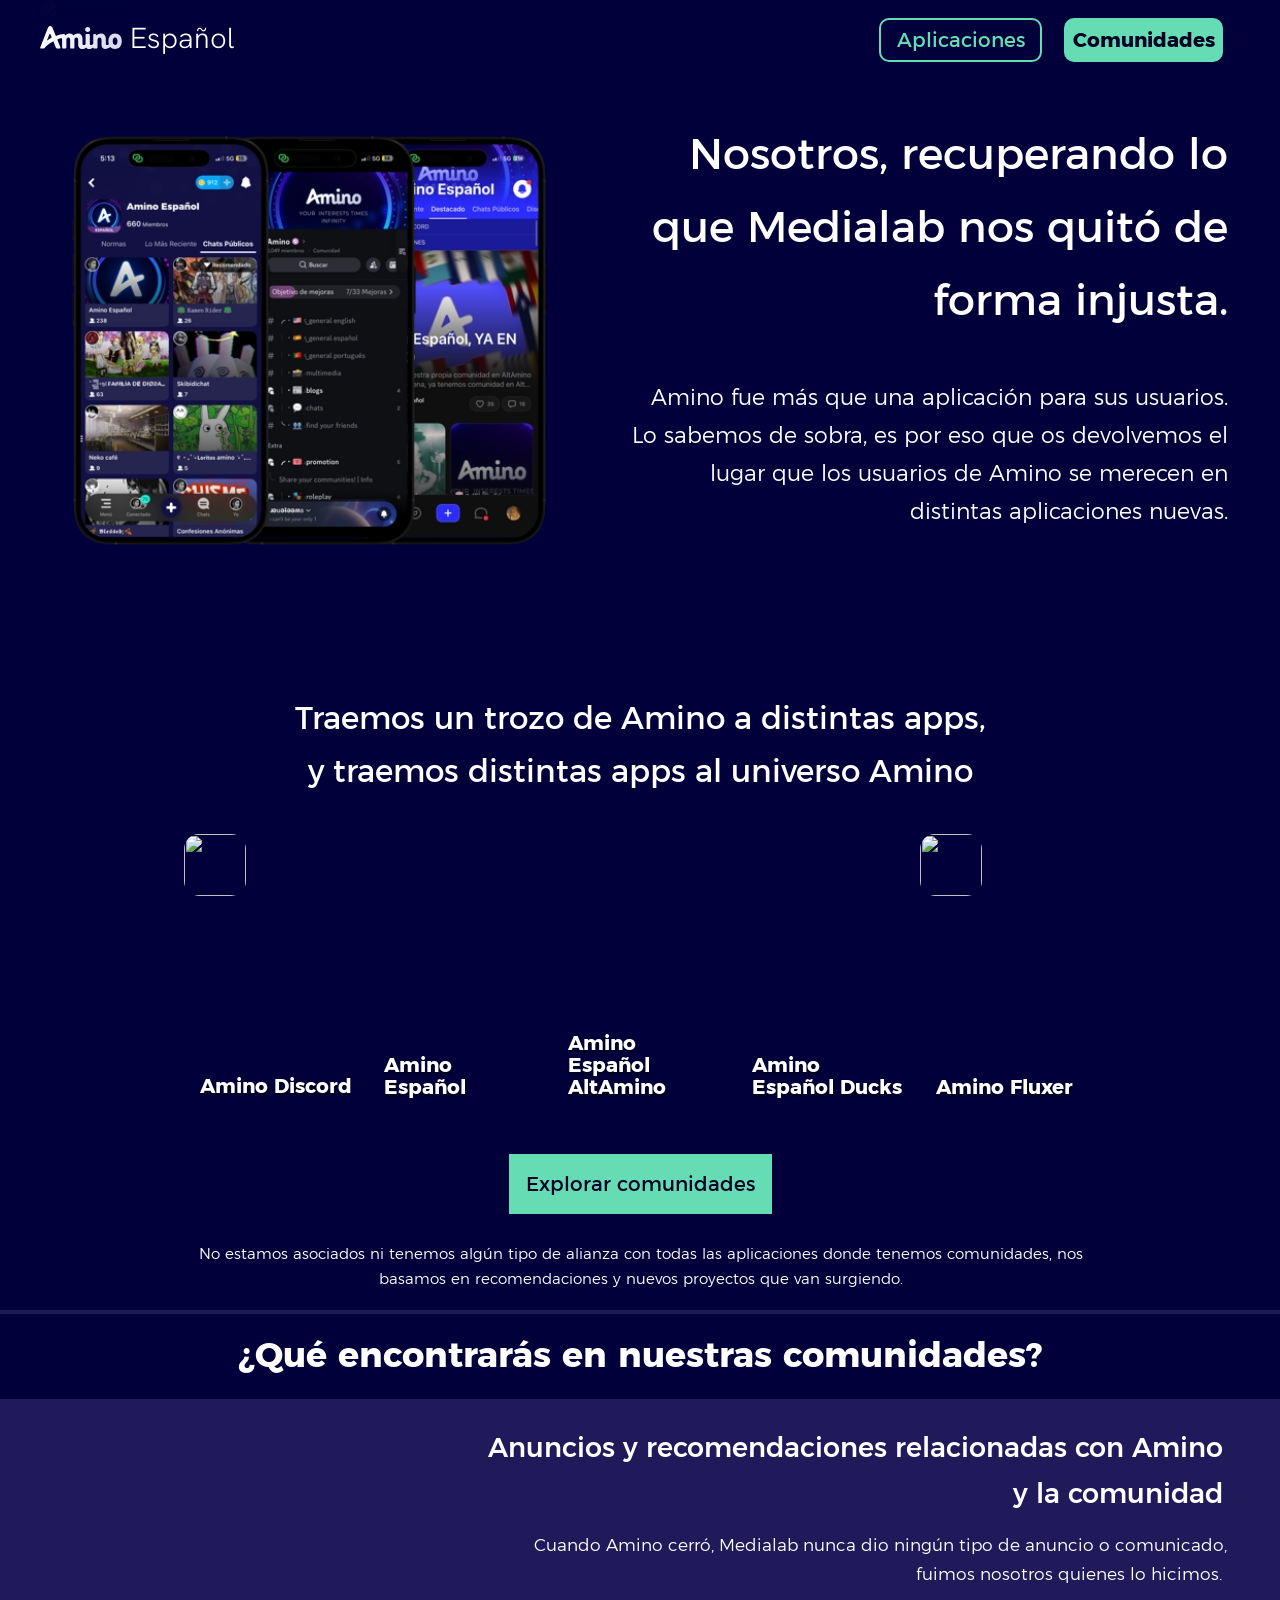
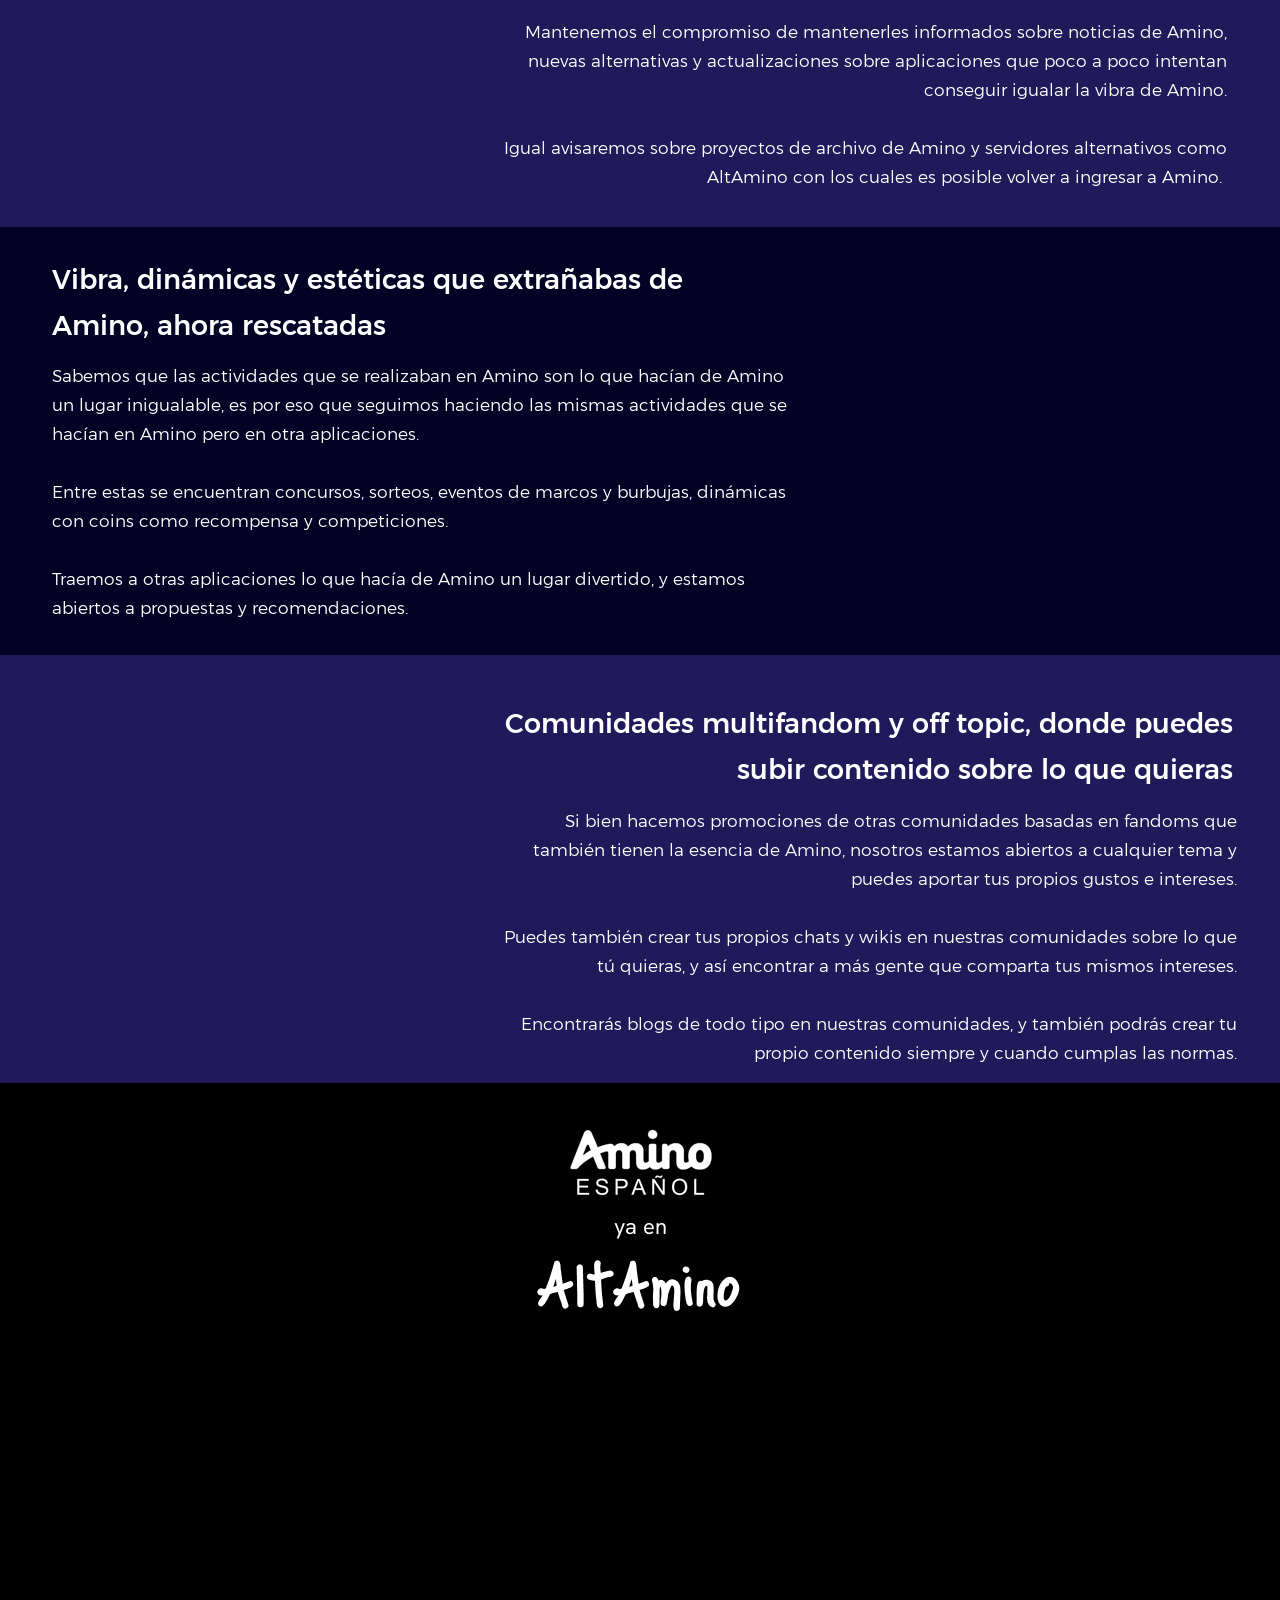
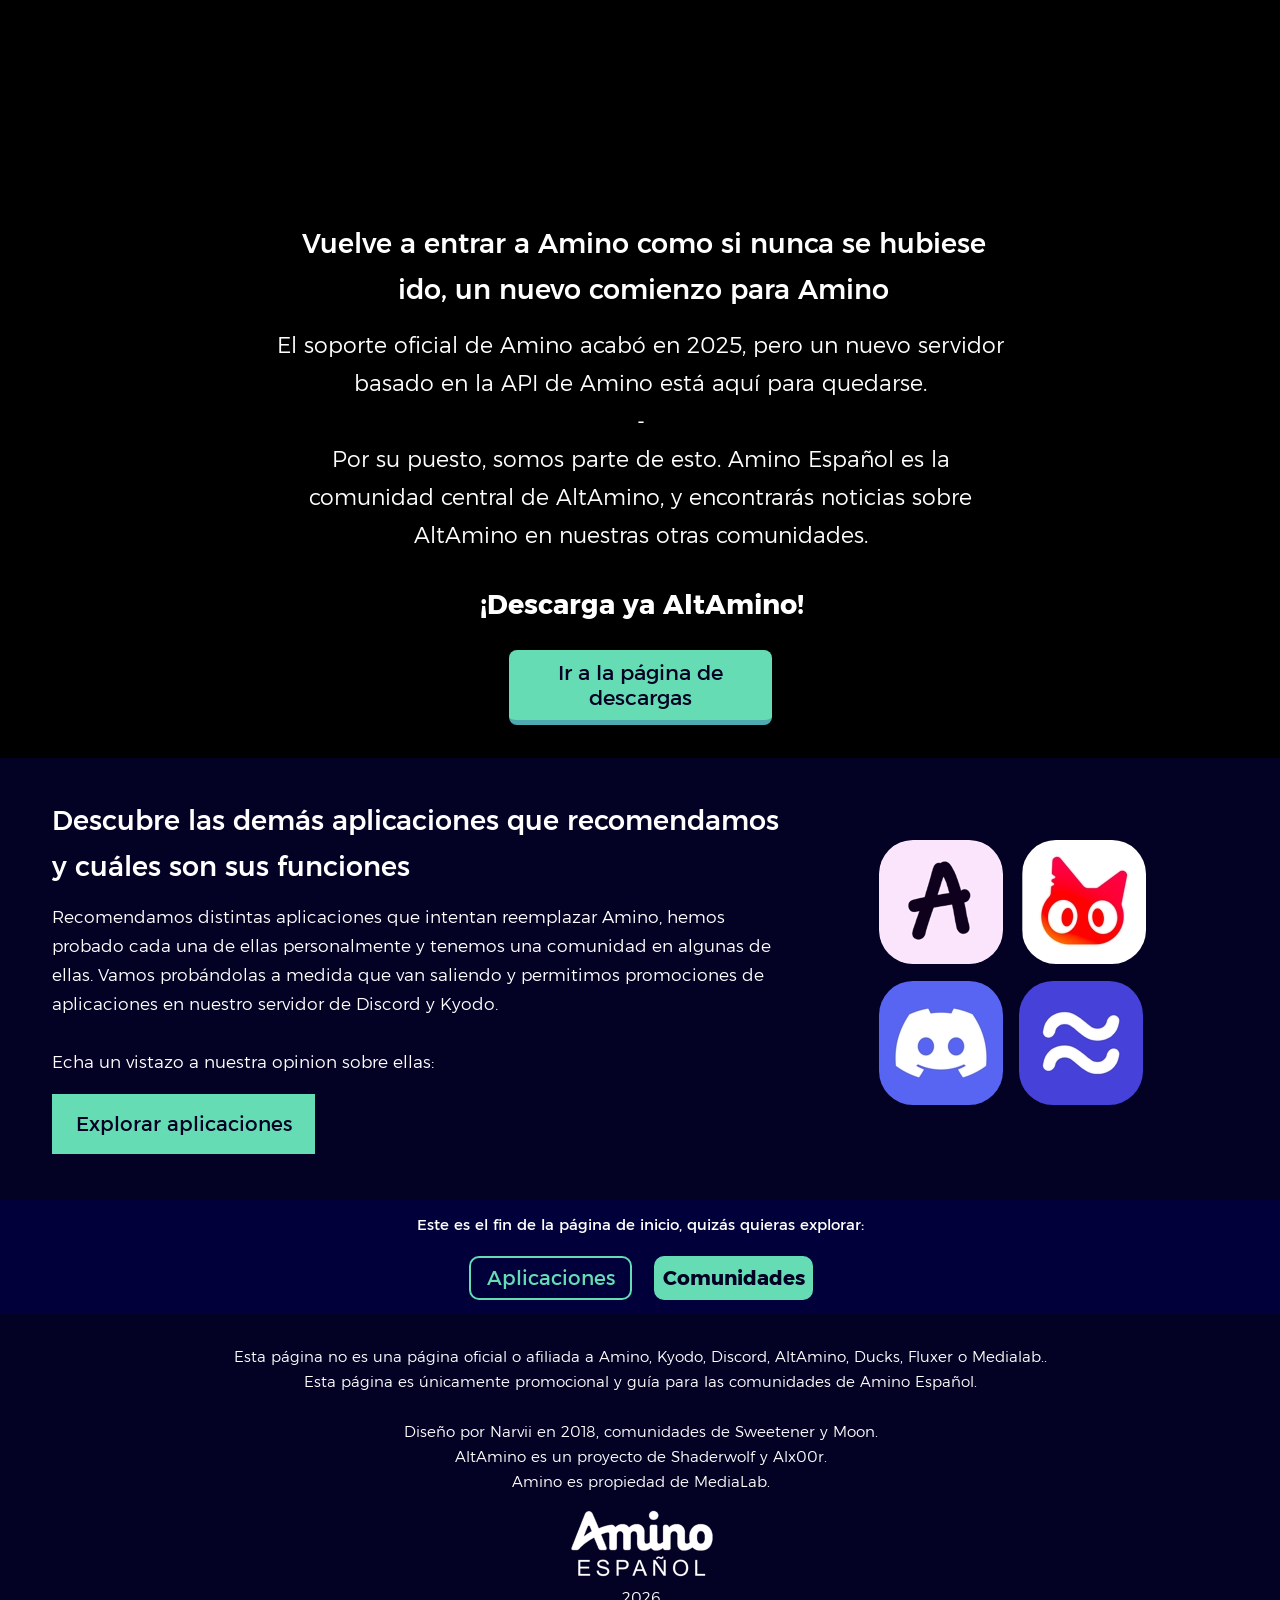
==== commit 285c2634: "s w" ====
--- a/index.html
+++ b/index.html
@@ -2,62 +2,27 @@
 <html>
 <head>
 <meta charset="UTF-8">
+<meta name="viewport" content="width=device-width,initial-scale=1,shrink-to-fit=no">
 <title>Inicio</title>
-<meta name="referrer" content="same-origin">
 <meta name="robots" content="max-image-preview:large">
-<meta name="viewport" content="width=device-width,initial-scale=1,shrink-to-fit=no">
-<link rel="stylesheet" href="css/site.25cc57.css" type="text/css">
+<meta name="generator" content="sitely.app 6.2.1">
+<link rel="preload" href="css/Montserrat-Bold.woff2" as="font" crossorigin>
+<style>html,body{-webkit-text-zoom:reset !important}@font-face{font-display:block;font-family:"Montserrat 3";src:url('css/Montserrat-Regular.woff2') format('woff2'),url('css/Montserrat-Regular.woff') format('woff');font-weight:400}@font-face{font-display:block;font-family:"Montserrat 2";src:url('css/Montserrat-Light.woff2') format('woff2'),url('css/Montserrat-Light.woff') format('woff');font-weight:300}@font-face{font-display:block;font-family:"Montserrat 6";src:url('css/Montserrat-Bold.woff2') format('woff2'),url('css/Montserrat-Bold.woff') format('woff');font-weight:700}@font-face{font-display:block;font-family:"Hanken Grotesk 2";src:url('css/HankenGrotesk_wght_.woff2') format('woff2'),url('css/HankenGrotesk_wght_.woff') format('woff');font-weight:300;font-style:normal}@font-face{font-display:block;font-family:"Hanken Grotesk 3";src:url('css/HankenGrotesk_wght_.woff2') format('woff2'),url('css/HankenGrotesk_wght_.woff') format('woff');font-weight:400}@font-face{font-display:block;font-family:"Montserrat 4";src:url('css/Montserrat-Medium.woff2') format('woff2'),url('css/Montserrat-Medium.woff') format('woff');font-weight:500}body>div{font-size:0}p,span,h1,h2,h3,h4,h5,h6,a,li,button{margin:0;word-spacing:normal;word-wrap:break-word;-ms-word-wrap:break-word;pointer-events:auto;-ms-text-size-adjust:none !important;-moz-text-size-adjust:none !important;-webkit-text-size-adjust:none !important;text-size-adjust:none !important;max-height:10000000px}sup{font-size:inherit;vertical-align:baseline;position:relative;top:-0.4em}sub{font-size:inherit;vertical-align:baseline;position:relative;top:0.4em}ul{display:block;word-spacing:normal;word-wrap:break-word;line-break:normal;list-style-type:none;padding:0;margin:0;-moz-padding-start:0;-khtml-padding-start:0;-webkit-padding-start:0;-o-padding-start:0;-padding-start:0;-webkit-margin-before:0;-webkit-margin-after:0}li{display:block;white-space:normal}[data-marker]::before{content:attr(data-marker) ' ';-webkit-user-select:none;-khtml-user-select:none;-moz-user-select:none;-ms-user-select:none;-o-user-select:none;user-select:none;text-wrap:nowrap}li p, .slc{-webkit-touch-callout:none;-webkit-user-select:none;-khtml-user-select:none;-moz-user-select:none;-ms-user-select:none;-o-user-select:none;user-select:none}form{display:inline-block}a{text-decoration:inherit;color:inherit;-webkit-tap-highlight-color:rgba(0,0,0,0)}textarea{resize:none}.shm-l{float:left;clear:left}.shm-r{float:right;clear:right;shape-outside:content-box}.btf{display:none}.plyr{min-width:0 !important}html{font-family:sans-serif}body{font-size:0;margin:0;--z:1;zoom:var(--z)}audio,video{display:inline-block;vertical-align:baseline}video[controls]{zoom:calc(1/var(--z));transform:scale(var(--z));transform-origin:0 0}audio:not([controls]){display:none;height:0}[hidden],template{display:none}a{background:0 0}b,strong{font-weight:700}dfn{font-style:italic}h1,h2,h3,h4,h5,h6{font-size:1em;line-height:1;margin:0}img{border:0}svg:not(:root){overflow:hidden}button,input,optgroup,select,textarea{color:inherit;font:inherit;margin:0}button{overflow:visible;background:none;border:0;padding:0;text-align:inherit;align-items:initial;padding-block-start:0;padding-block-end:0;padding-inline-start:0}button,select{text-transform:none}button,html input[type=button],input[type=submit]{-webkit-appearance:button;cursor:pointer;box-sizing:border-box;white-space:normal;white-space-collapse:preserve}input[type=text],input[type=password],input[type=email],input[type=date],input[type=number],textarea{-webkit-appearance:none;appearance:none;box-sizing:border-box}button[disabled],html input[disabled]{cursor:default}button::-moz-focus-inner,input::-moz-focus-inner{border:0;padding:0}input{line-height:normal}input[type=checkbox],input[type=radio]{box-sizing:border-box;padding:0}input[type=number]::-webkit-inner-spin-button,input[type=number]::-webkit-outer-spin-button{height:auto}input[type=search]{-webkit-appearance:textfield;-moz-box-sizing:content-box;-webkit-box-sizing:content-box;box-sizing:content-box}input[type=search]::-webkit-search-cancel-button,input[type=search]::-webkit-search-decoration{-webkit-appearance:none}textarea{overflow:auto;box-sizing:border-box;border-color:#ddd}optgroup{font-weight:700}table{border-collapse:collapse;border-spacing:0}td,th{padding:0}blockquote{margin-block-start:0;margin-block-end:0;margin-inline-start:0;margin-inline-end:0}:-webkit-full-screen-ancestor:not(iframe){-webkit-clip-path:initial!important}
+html{-webkit-font-smoothing:antialiased; -moz-osx-font-smoothing:grayscale}#b{background-color:#01003b}.ps62{position:relative;margin-top:0}.v12{display:block;pointer-events:none}.s70{width:1200px;margin-left:auto;margin-right:auto;min-height:1306px}.v13{display:inline-block;vertical-align:top}.ps63{position:relative;margin-left:0;margin-top:0}.s71{min-width:1200px;width:1200px;min-height:1306px}.s72{min-width:1200px;width:1200px;min-height:1306px;line-height:0}.v14{display:inline-block;vertical-align:top;pointer-events:auto}.s73{min-width:1200px;width:1200px;height:807px}.z47{z-index:1}.wrapper1{zoom:calc(1 / var(--z, 1));font-size:15px;line-height:1.4;height:807px}.wrapper1 div, .wrapper1 p, .wrapper1 a{font-size:15px;line-height:1.4}.wrapper1 input{font-size:15px;line-height:1.4;margin:3px 2px 3px 2px}.ps64{position:relative;margin-left:146px;margin-top:-807px}.s74{min-width:262px;width:262px;min-height:680px;height:680px}.z48{z-index:14}.i9{position:absolute;left:0;width:262px;top:108px;height:465px;-webkit-border-radius:0;-moz-border-radius:0;border-radius:0;border:0}.i10{width:100%;height:100%;display:inline-block;-webkit-transform:translate3d(0,0,0)}.ps65{position:relative;margin-left:-131px;margin-top:-807px}.s75{min-width:262px;width:262px;min-height:680px;height:680px}.z49{z-index:13}.i11{position:absolute;left:0;width:262px;top:108px;height:465px;-webkit-border-radius:0;-moz-border-radius:0;border-radius:0;border:0}.ps66{position:relative;margin-left:-539px;margin-top:-740px}.s76{min-width:262px;width:262px;min-height:546px;height:546px}.z50{z-index:15}.i12{position:absolute;left:0;width:262px;top:41px;height:465px;-webkit-border-radius:0;-moz-border-radius:0;border-radius:0;border:0}.v15{display:inline-block;vertical-align:top;pointer-events:auto}.ps67{position:relative;margin-left:326px;margin-top:-690px}.s77{min-width:600px;width:600px;overflow:hidden;height:248px}.z51{z-index:12}.p6{text-indent:0;padding-bottom:0;padding-right:0;text-align:right}.f17{font-family:"Montserrat 3";font-size:43px;font-size:calc(43px * var(--f));line-height:1.699;font-weight:400;font-style:normal;text-decoration:none;text-transform:none;letter-spacing:normal;color:#fff;background-color:initial;text-shadow:none}.v16{display:none;pointer-events:auto}.ps68{position:relative;margin-left:338px;margin-top:-674px}.s78{min-width:600px;width:600px;overflow:hidden;height:248px}.z52{z-index:17}.p7{text-indent:0;padding-bottom:0;padding-right:0;text-align:center}.f18{font-family:"Montserrat 3";font-size:43px;font-size:calc(43px * var(--f));line-height:1.699;font-weight:400;font-style:normal;text-decoration:none;text-transform:none;letter-spacing:normal;color:#fff;background-color:initial;text-shadow:none}.ps69{position:relative;margin-left:588px;margin-top:-428px}.s79{min-width:600px;width:600px;overflow:hidden;height:180px}.z53{z-index:16}.f19{font-family:"Montserrat 2";font-size:22px;font-size:calc(22px * var(--f));line-height:1.728;font-weight:300;font-style:normal;text-decoration:none;text-transform:none;letter-spacing:normal;color:#fff;background-color:initial;text-shadow:none}.ps70{position:relative;margin-left:600px;margin-top:-416px}.s80{min-width:600px;width:600px;overflow:hidden;height:180px}.z54{z-index:18}.f20{font-family:"Montserrat 2";font-size:22px;font-size:calc(22px * var(--f));line-height:1.728;font-weight:300;font-style:normal;text-decoration:none;text-transform:none;letter-spacing:normal;color:#fff;background-color:initial;text-shadow:none}.ps71{position:relative;margin-left:0;margin-top:-115px}.s81{min-width:1200px;width:1200px;overflow:hidden;height:115px}.z55{z-index:19}.f21{font-family:"Montserrat 3";font-size:31px;font-size:calc(31px * var(--f));line-height:1.711;font-weight:400;font-style:normal;text-decoration:none;text-transform:none;letter-spacing:normal;color:#fff;background-color:initial;text-shadow:none}.ps72{position:relative;margin-left:0;margin-top:-115px}.s82{min-width:1200px;width:1200px;overflow:hidden;height:115px}.z56{z-index:36}.f22{font-family:"Montserrat 3";font-size:31px;font-size:calc(31px * var(--f));line-height:1.711;font-weight:400;font-style:normal;text-decoration:none;text-transform:none;letter-spacing:normal;color:#fff;background-color:initial;text-shadow:none}.v17{display:none}.ps73{position:relative;margin-left:49px;margin-top:1578px}.s83{min-width:1106px;width:1106px;min-height:195px}.z57{z-index:43}.ps74{position:relative;margin-left:-49px;margin-top:-1693px}.s84{min-width:1200px;width:1200px;overflow:hidden;height:115px}.z58{z-index:50}.f23{font-family:"Montserrat 6";font-size:31px;font-size:calc(31px * var(--f));line-height:1.711;font-weight:700;font-style:normal;text-decoration:none;text-transform:none;letter-spacing:normal;color:#fff;background-color:initial;text-shadow:none}.ps75{position:relative;margin-left:-49px;margin-top:-1693px}.z59{z-index:51}.ps76{position:relative;margin-left:-49px;margin-top:-1693px}.z60{z-index:52}.ps77{position:relative;margin-left:-49px;margin-top:-1693px}.z61{z-index:53}.ps78{position:relative;margin-left:-49px;margin-top:-1693px}.z62{z-index:54}.ps79{position:relative;margin-left:0;margin-top:0}.s85{min-width:1106px;width:1106px;min-height:195px}.s86{min-width:195px;width:195px;min-height:195px;height:195px}.i13{position:absolute;left:0;width:195px;top:0;height:195px;-webkit-border-radius:16px;-moz-border-radius:16px;border-radius:16px;border:0}.ps80{position:relative;margin-left:30px;margin-top:0}.ps81{position:relative;margin-left:37px;margin-top:0}.ps82{position:relative;margin-left:34px;margin-top:0}.ps83{position:relative;margin-left:0;margin-top:-115px}.s87{min-width:1200px;width:1200px;overflow:hidden;height:115px}.z63{z-index:55}.f24{font-family:"Montserrat 2";font-size:15px;font-size:calc(15px * var(--f));line-height:1.668;font-weight:300;font-style:normal;text-decoration:none;text-transform:none;letter-spacing:normal;color:#fff;background-color:initial;text-shadow:none}.ps84{position:relative;margin-left:0;margin-top:-115px}.s88{min-width:1200px;width:1200px;overflow:hidden;height:115px}.z64{z-index:56}.f25{font-family:"Montserrat 6";font-size:31px;font-size:calc(31px * var(--f));line-height:1.711;font-weight:700;font-style:normal;text-decoration:none;text-transform:none;letter-spacing:normal;color:#fff;background-color:initial;text-shadow:none}.v18{display:inline-block;vertical-align:top}.ps85{position:relative;margin-left:144px;margin-top:27px}.s89{min-width:913px;width:913px;min-height:272px}.z65{z-index:20}.ps86{position:relative;margin-left:0;margin-top:0}.s90{min-width:62px;width:62px;min-height:62px;height:62px}.z66{z-index:28}.i14{position:absolute;left:0;width:62px;top:0;height:62px;-webkit-border-radius:15px;-moz-border-radius:15px;border-radius:15px;border:0}.ps87{position:relative;margin-left:122px;margin-top:0}.z67{z-index:26}.ps88{position:relative;margin-left:122px;margin-top:0}.z68{z-index:22}.z69{z-index:24}.z70{z-index:30}.ps89{position:relative;margin-left:8px;margin-top:-56px}.s91{min-width:169px;width:169px;min-height:266px;height:266px}.z71{z-index:27}.i15{position:absolute;left:0;width:169px;top:0;height:266px;-webkit-border-radius:14px;-moz-border-radius:14px;border-radius:14px;border:0}.ps90{position:relative;margin-left:15px;margin-top:-56px}.z72{z-index:25}.z73{z-index:21}.z74{z-index:23}.z75{z-index:29}.ps91{position:relative;margin-left:384px;margin-top:-74px}.s92{min-width:154px;width:154px;overflow:hidden;height:66px}.z76{z-index:31}.p8{text-indent:0;padding-bottom:0;padding-right:0;text-align:left}.f26{font-family:"Montserrat 6";font-size:20px;font-size:calc(20px * var(--f));line-height:1.101;font-weight:700;font-style:normal;text-decoration:none;text-transform:none;letter-spacing:normal;color:#fff;background-color:initial;text-shadow:0 2px 3px rgba(0,0,0,0.7)}.ps92{position:relative;margin-left:-338px;margin-top:-52px}.s93{min-width:154px;width:154px;overflow:hidden;height:44px}.z77{z-index:32}.ps93{position:relative;margin-left:214px;margin-top:-52px}.z78{z-index:33}.ps94{position:relative;margin-left:-706px;margin-top:-31px}.s94{min-width:154px;width:154px;overflow:hidden;height:23px}.z79{z-index:34}.ps95{position:relative;margin-left:582px;margin-top:-30px}.z80{z-index:35}.v19{display:inline-block;vertical-align:top;pointer-events:auto;outline:0}.ps96{position:relative;margin-left:469px;margin-top:48px}.s95{min-width:263px;height:60px;box-sizing:border-box;width:263px;padding-right:0}.c11{-webkit-user-select:none;-moz-user-select:none;user-select:none;color:#030224;-webkit-border-radius:0;-moz-border-radius:0;border-radius:0;background-color:#66dcb5;transition:color 0.2s, border-color 0.2s, background-color 0.2s;transition-timing-function:linear}.z81{z-index:58}.f27{width:100%;max-height:100%;overflow:hidden;z-index:1;font-family:"Montserrat 3";font-size:20px;font-size:calc(20px * var(--f));line-height:1.201;font-weight:400;font-style:normal;text-decoration:none;text-transform:none;letter-spacing:normal;text-shadow:none;text-indent:0;padding-right:0;text-align:center;cursor:pointer;padding-top:18px;padding-bottom:18px}.ps97{position:relative;margin-left:148px;margin-top:27px}.s96{min-width:905px;width:905px;overflow:hidden;height:65px}.z82{z-index:37}.f28{font-family:"Montserrat 2";font-size:15px;font-size:calc(15px * var(--f));line-height:1.668;font-weight:300;font-style:normal;text-decoration:none;text-transform:none;letter-spacing:normal;color:#fff;background-color:initial;text-shadow:none}.v20{display:block}.ps98{position:relative;margin-top:-1306px}.s97{width:100%;min-width:1200px;min-height:79px;padding-bottom:0}.c12{border:0;-webkit-border-radius:0;-moz-border-radius:0;border-radius:0;background-color:transparent}.z83{z-index:4}.ps99{display:inline-block;width:0;height:0}.ps100{position:relative;margin-top:12px}.s98{width:1200px;margin-left:auto;margin-right:auto;min-height:59px}.ps101{position:relative;margin-left:0;margin-top:0}.s99{min-width:1183px;width:1183px;min-height:59px}.s100{min-width:1183px;width:1183px;min-height:59px;line-height:0}.ps102{position:relative;margin-left:0;margin-top:-12px}.s101{min-width:1200px;width:1200px;overflow:hidden;height:79px}.z84{z-index:9}.f29{font-family:"Hanken Grotesk 2";font-size:45px;font-size:calc(45px * var(--f));line-height:1.823;font-weight:300;font-style:normal;text-decoration:none;text-transform:none;letter-spacing:normal;color:#030224;background-color:initial;text-shadow:none}.ps103{position:relative;margin-left:90px;margin-top:0}.s102{min-width:600px;width:600px;overflow:hidden;height:59px}.z85{z-index:5}.f30{font-family:"Hanken Grotesk 2";font-size:29px;font-size:calc(29px * var(--f));line-height:1.829;font-weight:300;font-style:normal;text-decoration:none;text-transform:none;letter-spacing:normal;color:#fff;background-color:initial;text-shadow:none}.v21{display:inline-block;vertical-align:top;pointer-events:auto;outline:0}.ps104{position:relative;margin-left:334px;margin-top:6px}.s103{min-width:159px;height:44px;box-sizing:border-box;width:159px;padding-right:0}.c13{-webkit-user-select:none;-moz-user-select:none;user-select:none;color:#030224;-webkit-border-radius:10px;-moz-border-radius:10px;border-radius:10px;background-color:#66dcb5;transition:color 0.2s, border-color 0.2s, background-color 0.2s;transition-timing-function:linear}.z86{z-index:6}.a2{display:inline-block;width:100%;z-index:1}.f31{font-family:"Montserrat 6";font-size:20px;font-size:calc(20px * var(--f));line-height:1.201;font-weight:700;font-style:normal;text-decoration:none;text-transform:none;letter-spacing:normal;text-shadow:none;text-indent:0;padding-right:0;text-align:center;cursor:pointer;padding-top:10px;padding-bottom:10px}.ps105{position:relative;margin-left:839px;margin-top:-53px}.s104{min-width:163px;height:44px;box-sizing:border-box;width:159px;padding-right:0}.c14{-webkit-user-select:none;-moz-user-select:none;user-select:none;color:#66dcb5;border:2px solid #66dcb5;-webkit-border-radius:10px;-moz-border-radius:10px;border-radius:10px;background-color:transparent;transition:color 0.2s, border-color 0.2s, background-color 0.2s;transition-timing-function:linear}.z87{z-index:7}.f32{font-family:"Montserrat 3";font-size:20px;font-size:calc(20px * var(--f));line-height:1.201;font-weight:400;font-style:normal;text-decoration:none;text-transform:none;letter-spacing:normal;text-shadow:none;text-indent:0;padding-right:0;text-align:center;cursor:pointer;padding-top:8px;padding-bottom:8px}.ps106{position:relative;margin-left:-1002px;margin-top:-50px}.s105{min-width:82px;width:82px;min-height:33px;height:33px}.z88{z-index:8}.a3{display:block}.i16{position:absolute;left:0;min-width:82px;max-width:82px;min-height:23px;max-height:23px;top:5px}.ps107{position:relative;margin-left:-872px;margin-top:-46px}.s106{min-width:32px;width:32px;min-height:30px;height:30px}.z89{z-index:10}.i17{position:absolute;left:1px;width:30px;top:0;height:30px;-webkit-border-radius:0;-moz-border-radius:0;border-radius:0;border:0}.ps108{position:relative;margin-left:44px;margin-top:-43px}.s107{min-width:27px;width:27px;min-height:27px;height:27px}.z90{z-index:11}.i18{position:absolute;left:0;width:27px;top:0;height:27px;-webkit-border-radius:0;-moz-border-radius:0;border-radius:0;border:0}.v22{display:inline-block;vertical-align:top;pointer-events:none}.ps109{position:relative;margin-top:-2648px}.s108{width:100%;min-width:1200px;min-height:4px}.c15{border:0;-webkit-border-radius:0;-moz-border-radius:0;border-radius:0;background-color:#20195a}.z91{z-index:59}.ps110{position:relative;margin-top:108px}.v23{display:none;pointer-events:none}.s109{width:1200px;margin-left:auto;margin-right:auto;min-height:1px}.ps111{position:relative;margin-left:349px;margin-top:0}.s110{min-width:510px;width:510px;min-height:53px}.z92{z-index:38}.s111{min-width:86px;width:86px;min-height:53px;height:53px}.i19{position:absolute;left:17px;min-width:52px;max-width:52px;min-height:53px;max-height:53px;top:0;color:rgba(250,250,250,0.5)}.ps112{position:relative;margin-left:56px;margin-top:0}.ps113{position:relative;margin-left:57px;margin-top:0}.ps114{position:relative;margin-left:53px;margin-top:0}.c11:hover{background-color:#677a85;background-clip:padding-box}.c11:active{transition:initial;background-color:#030224;color:#fff}.c13:hover{background-color:#20195a;background-clip:padding-box}.c13:active{transition:initial;background-color:#030224;color:#fff}.c14:hover{background-color:#20195a;background-clip:padding-box;border-color:#030224}.c14:active{transition:initial;background-color:#030224;color:#fff}body{--d:0;--s:1200}@media (max-width:1199px) {.s70{width:320px;min-height:858px}.s71{min-width:320px;width:320px;min-height:858px}.s72{min-width:320px;width:320px;min-height:858px}.s73{min-width:320px;width:320px;height:424px}.wrapper1{height:424px}.ps64{margin-left:95px;margin-top:-350px}.s74{min-width:130px;width:130px;min-height:226px;height:226px}.i9{left:1px;width:127px;top:0;height:226px}.ps65{margin-left:177px;margin-top:-356px}.s75{min-width:127px;width:127px;min-height:239px;height:239px}.i11{width:127px;top:6px;height:226px}.ps66{margin-left:13px;margin-top:-350px}.s76{min-width:143px;width:143px;min-height:226px;height:226px}.i12{left:8px;width:127px;top:0;height:226px}.v15{display:none}.ps67{margin-left:76px;margin-top:-157px}.s77{min-width:160px;width:160px;height:66px}.f17{font-size:11px;font-size:calc(11px * var(--f));line-height:1.728}.v16{display:inline-block;vertical-align:top}.ps68{margin-left:8px;margin-top:-124px}.s78{min-width:304px;width:304px;height:95px}.f18{font-size:17px;font-size:calc(17px * var(--f));line-height:1.707}.ps69{margin-left:76px;margin-top:-88px}.s79{min-width:160px;width:160px;height:48px}.f19{font-size:5px;font-size:calc(5px * var(--f));line-height:1.801}.ps70{margin-left:8px;margin-top:-35px}.s80{min-width:304px;width:304px;height:96px}.f20{font-size:12px;font-size:calc(12px * var(--f));line-height:1.668}.ps71{margin-top:82px}.s81{min-width:320px;width:320px;height:31px}.f21{font-size:8px;font-size:calc(8px * var(--f));line-height:1.751}.ps72{margin-top:43px}.s82{min-width:320px;width:320px;height:51px}.f22{font-size:13px;font-size:calc(13px * var(--f));line-height:1.770}.v17{display:inline-block;vertical-align:top}.ps73{margin-left:6px;margin-top:7px}.s83{min-width:308px;width:308px;min-height:85px}.ps74{margin-left:0;margin-top:57px}.s84{min-width:65px;width:65px;height:28px}.f23{font-size:7px;font-size:calc(7px * var(--f));line-height:1.572}.ps75{margin-left:-6px;margin-top:57px}.ps76{margin-left:-2px;margin-top:57px}.ps77{margin-left:-4px;margin-top:57px}.ps78{margin-left:243px;margin-top:-28px}.ps79{margin-left:6px;margin-top:-85px}.s85{min-width:295px;width:295px;min-height:52px}.s86{min-width:52px;width:52px;min-height:52px;height:52px}.i13{width:52px;height:52px}.ps80{margin-left:8px}.ps81{margin-left:10px}.ps82{margin-left:9px}.ps83{margin-left:13px;margin-top:61px}.s87{min-width:295px;width:295px;height:40px}.f24{font-size:7px;font-size:calc(7px * var(--f));line-height:1.572}.ps84{margin-top:19px}.s88{min-width:320px;width:320px;height:67px}.f25{font-size:19px;font-size:calc(19px * var(--f));line-height:1.738}.v18{display:none}.ps85{margin-left:38px;margin-top:-497px}.s89{min-width:244px;width:244px;min-height:345px}.ps86{margin-top:272px}.s90{min-width:17px;width:17px;min-height:17px;height:17px}.i14{width:17px;height:17px;-webkit-border-radius:9px;-moz-border-radius:9px;border-radius:9px}.ps87{margin-left:32px;margin-top:272px}.ps88{margin-left:33px;margin-top:272px}.ps89{margin-left:3px;margin-top:-15px}.s91{min-width:45px;width:45px;min-height:71px;height:71px}.i15{width:45px;height:71px}.ps90{margin-left:4px;margin-top:-15px}.ps91{margin-left:103px;margin-top:-345px}.s92{min-width:41px;width:41px;height:18px}.f26{font-size:5px;font-size:calc(5px * var(--f));line-height:1.001}.ps92{margin-left:-90px;margin-top:-339px}.s93{min-width:41px;width:41px;height:12px}.ps93{margin-left:57px;margin-top:-339px}.ps94{margin-left:-188px;margin-top:-333px}.s94{min-width:41px;width:41px;height:6px}.ps95{margin-left:155px;margin-top:-333px}.ps96{margin-left:69px;margin-top:-180px}.s95{min-width:180px;height:39px;width:180px}.f27{font-size:14px;font-size:calc(14px * var(--f));line-height:1.287;padding-top:11px;padding-bottom:10px}.ps97{margin-left:41px;margin-top:-227px}.s96{min-width:241px;width:241px;height:17px}.f28{font-size:4px;font-size:calc(4px * var(--f));line-height:1.501}.ps98{margin-top:-858px}.s97{min-width:320px;min-height:74px}.ps100{margin-top:7px}.s98{width:320px;min-height:63px}.ps101{margin-left:24px}.s99{min-width:271px;width:271px;min-height:63px}.s100{min-width:271px;width:271px;min-height:63px}.ps102{margin-left:82px;margin-top:21px}.s101{min-width:109px;width:109px;height:42px}.f29{font-size:22px;font-size:calc(22px * var(--f));line-height:1.819;color:#fff}.ps103{margin-left:50px;margin-top:5px}.s102{min-width:160px;width:160px;height:16px}.f30{font-size:7px;font-size:calc(7px * var(--f));line-height:1.858;text-decoration:underline}.v21{display:none}.ps104{margin-left:249px;margin-top:-5px}.s103{min-width:42px;height:12px;width:42px}.c13{-webkit-border-radius:6px;-moz-border-radius:6px;border-radius:6px}.f31{font-size:5px;font-size:calc(5px * var(--f));padding-top:3px;padding-bottom:3px}.ps105{margin-left:198px;margin-top:-7px}.s104{min-width:46px;height:15px;width:42px}.c14{-webkit-border-radius:8px;-moz-border-radius:8px;border-radius:8px}.f32{font-size:5px;font-size:calc(5px * var(--f));padding-top:3px;padding-bottom:2px}.ps106{margin-left:-94px;margin-top:0}.s105{min-width:78px;width:78px;min-height:31px;height:31px}.i16{min-width:78px;max-width:78px;min-height:22px;max-height:22px;top:4px}.ps107{margin-left:-175px;margin-top:16px}.s106{min-width:30px;width:30px;min-height:28px;height:28px}.i17{width:28px;height:28px}.ps108{margin-left:216px;margin-top:18px}.s107{min-width:25px;width:25px;min-height:25px;height:25px}.i18{width:25px;height:25px}.ps109{margin-top:-3012px}.s108{min-width:320px;min-height:1px}.ps110{margin-top:-3304px}.v23{display:block}.s109{width:320px;min-height:14px}.ps111{margin-left:93px}.s110{min-width:136px;width:136px;min-height:14px}.s111{min-width:23px;width:23px;min-height:14px;height:14px}.i19{left:5px;min-width:14px;max-width:14px;min-height:14px;max-height:14px}.ps112{margin-left:15px}.ps113{margin-left:15px}.ps114{margin-left:14px}.f30:visited{font-size:7px;font-size:calc(7px * var(--f));line-height:1.858;text-decoration:underline}.f30:hover{font-size:7px;font-size:calc(7px * var(--f));line-height:1.858;text-decoration:underline}.f30:active{font-size:7px;font-size:calc(7px * var(--f));line-height:1.858;text-decoration:underline}body{--d:1;--s:320}}</style>
+<link rel="canonical" href="https://juanetemii.github.io/aminoes-web">
+<meta name="referrer" content="origin-when-cross-origin">
+<link rel="stylesheet" href="css/site.b28982.css" media="print" onload="this.media='all';this.onload=null;">
+<noscript><link rel="stylesheet" href="css/site.b28982.css" type="text/css"></noscript>
 </head>
-<body id="b1">
-<script>var p=document.createElement("P");p.innerHTML="&nbsp;",p.style.cssText="position:fixed;visible:hidden;font-size:100px;zoom:1",document.body.appendChild(p);var rsz=function(e){return function(){var r=Math.trunc(1e3/parseFloat(window.getComputedStyle(e).getPropertyValue("font-size")))/10,t=document.body;r!=t.style.getPropertyValue("--f")&&t.style.setProperty("--f",r)}}(p);if("ResizeObserver"in window){var ro=new ResizeObserver(rsz);ro.observe(p)}else if("requestAnimationFrame"in window){var raf=function(){rsz(),requestAnimationFrame(raf)};requestAnimationFrame(raf)}else setInterval(rsz,100);</script>
+<body style="--sw:0px" id="b">
+<script>!function(){var t,e,n=document.body,r=("0"===n.style.getPropertyValue("--sw")&&n.style.setProperty("--sw","0px"),document.createElement("P")),i=(r.innerHTML="&nbsp;",r.style.cssText="position:fixed;visibility:hidden;font-size:100px;zoom:1",r.setAttribute("aria-hidden","true"),n.appendChild(r),t=r,function(){var e=Math.trunc(1e4/parseFloat(window.getComputedStyle(t).getPropertyValue("font-size")))/100;e!=n.style.getPropertyValue("--f")&&n.style.setProperty("--f",e)});"ResizeObserver"in window?new ResizeObserver(i).observe(r):"requestAnimationFrame"in window?(e=function(){i(),requestAnimationFrame(e)},requestAnimationFrame(e)):setInterval(i,100)}();</script>
 
-<script>!function(){var e=function(){var e=document.body;e.style.setProperty("--z",1);var t=window.innerWidth,n=getComputedStyle(e).getPropertyValue("--s");if(320==n){if(t<320)return;t=Math.min(479,t)}else if(480==n){if(t<480)return;t=Math.min(610,t)}else t=n;e.style.setProperty("--z",Math.trunc(t/n*1e3)/1e3)};window.addEventListener?window.addEventListener("resize",e,!0):window.onscroll=e,e()}();</script>
+<script>/firefox/i.test(navigator.userAgent)||!function(){function e(){var e=document.body,t=(e.style.zoom=1,window.innerWidth),r=(e.style.zoom="",getComputedStyle(e)),n=r.getPropertyValue("--s");if(320==n){if(t<320)return;t=Math.min(479,t)}else if(480==n){if(t<480)return;t=Math.min(610,t)}else t=n;(t=Math.trunc(t/n*1e4)/1e4)!=r.getPropertyValue("--z")&&e.style.setProperty("--z",t),n=r.getPropertyValue("min-height"),parseInt(n)&&n!=e.style.getPropertyValue("--lvh")&&e.style.setProperty("--lvh",n)}window.addEventListener?window.addEventListener("resize",e,!0):window.onscroll=e,e()}()</script>
 
-<div data-block-group="0" class="v1 ps1 s1 c1 z1">
-<div class="ps2">
-</div>
-<div class="ps3 v1 s2">
-<div class="v2 ps4 s3">
-<div class="v2 ps5 s4">
-<div class="v3 ps6 s5 c2 z2">
-<p class="p1 f1">Espa&ntilde;ol</p>
-</div>
-<div class="v4 ps7 s6 c3 z3">
-<p class="p2"><a href="#" class="f2">Espa&ntilde;ol</a></p>
-</div>
-<div class="v5 ps8 s7 c4 z4">
-<a href="comunidades.html" class="a1 f3">Comunidades</a>
-</div>
-<div class="v5 ps9 s8 c5 z5">
-<a href="aplicaciones.html" class="a1 f4">Aplicaciones</a>
-</div>
-<div class="v2 ps10 s9 c6 z6">
-<a href="#" class="a2"><svg viewBox="0 0 305 86" xmlns="http://www.w3.org/2000/svg" class="i1"><defs><linearGradient id="un1-1" x1="0%" x2="100%" y1="100%" y2="100%"><stop offset="0%" stop-color="#FFF"/><stop offset="100%" stop-color="#D7D7EF"/></linearGradient></defs><path fill="url(#un1-1)" fill-rule="evenodd" d="M276.5 22c5.754 0 9.5-4.037 9.5-9s-3.947-9-9.5-9 -9.5 4.037-9.5 9 3.813 9 9.5 9Zm102.196 6.109c-14.459 0-24.608 11.16-24.608 28.318 0 4.254.417 8.09 1.32 11.578 -2.293 1.953-4.448 3.278-6.533 3.278 -3.128 0-4.519-1.883-4.519-5.859V47.08c0-11.369-6.881-18.971-17.517-18.971 -7.368 0-12.651 2.86-16.614 7.044 -.278-.488-.625-1.185-1.042-1.953 -1.112-2.022-2.642-3.487-5.561-3.487h-2.294c-2.503 0-3.962 1.744-3.962 4.743v32.572c-2.711 2.372-5.7 4.255-8.273 4.255 -3.128 0-4.518-1.953-4.518-5.859V34.456c0-3.07-1.182-4.743-4.032-4.743h-7.924c-2.503 0-3.962 1.744-3.962 4.743v33.48c-2.642 2.092-4.866 3.347-7.09 3.347 -3.129 0-4.519-1.883-4.519-5.859V47.08c0-11.369-6.048-18.971-16.683-18.971 -7.369 0-12.93 3.348-16.892 7.463 -2.85-4.464-7.438-7.394-14.041-7.394 -6.535 0-10.984 2.442-15.78 6.906 -2.016-4.255-4.796-5.301-7.994-5.301 -5.7 0-18.351 3.557-27.944 7.602 -4.31-11.09-10.844-26.155-12.86-30.898 -.417-.907-1.112-2.302-1.668-3.07C141.586 1.187 139.5 0 136.373 0c-2.78 0-4.727 1.186-6.186 2.86 -.765.906-1.669 2.371-2.155 3.557 -2.711 6.486-19.95 50.637-28.292 72.399 -1.32 3.418-1.043 5.65 2.224 5.65h8.759c2.572 0 3.545-1.116 6.117-3.837 9.384-10.043 20.715-17.855 31.142-23.226 4.24 10.393 8.48 21.064 9.315 23.226 1.251 3.139 2.85 3.837 5.77 3.837h8.48c3.267 0 3.823-2.232 2.71-5.092 -1.945-5.092-6.533-16.46-11.4-28.667 5.7-2.65 12.583-4.743 14.807-4.743 2.364 0 3.267 1.674 3.267 4.255v29.504c0 3.069 1.182 4.743 4.032 4.743h7.924c2.503 0 3.963-1.744 3.963-4.743V52.38c0-5.161 2.294-8.928 7.229-8.928 4.935 0 6.882 3.837 6.882 8.928v27.342c0 3.069 1.182 4.743 4.032 4.743h7.924c2.503 0 3.962-1.744 3.962-4.743V52.38c0-5.161 2.294-8.928 7.23-8.928 4.935 0 6.881 3.837 6.881 8.928v17.856c0 9.695 5.283 15.763 13.834 15.763 6.95 0 11.747-2.441 16.196-5.929 2.364 3.767 6.326 5.929 11.4 5.929 6.048 0 10.983-3.069 14.876-5.998 .07 2.86 1.32 4.464 4.032 4.464h7.924c2.503 0 3.963-1.744 3.963-4.743V52.38c0-5.161 2.78-8.928 7.715-8.928 4.936 0 7.3 3.837 7.3 8.928v17.856c0 9.695 5.282 15.763 13.832 15.763 7.23 0 13.903-3.348 18.56-7.184 4.032 4.603 9.94 7.184 17.935 7.184 17.239 0 25.442-11.509 25.442-29.504 .139-17.297-9.663-28.387-25.303-28.387ZM124 55c1.876-4.514 5.699-14.861 8.27-21.389 .904-2.361 1.599-3.611 3.197-3.611 1.668 0 2.433 1.944 3.128 3.611 1.112 2.639 2.293 6.25 3.405 9.167 -6.116 3.194-12.649 7.778-18 12.222Zm255 16c-6.264 0-9-5.807-9-14.588 0-8.02 3.384-13.412 9-13.412 5.904 0 9 5.462 9 13.412C388 65.331 385.696 71 379 71Z" transform="translate(-99 0)"/></svg></a>
-</div>
-<div class="v3 ps11 s10 c2 z7">
-<picture>
-<source srcset="images/ic_video_template-56.webp 2x" type="image/webp" media="(max-width:1199px)">
-<source srcset="images/ic_video_template-56.png 2x" media="(max-width:1199px)">
-<source srcset="[data-uri]" media="(min-width:1200px)">
-<img src="images/ic_video_template-56.png" class="i2">
-</picture>
-</div>
-<div class="v3 ps12 s11 c2 z8">
-<picture>
-<source srcset="images/drawer_right_explore-50.webp 2x" type="image/webp" media="(max-width:1199px)">
-<source srcset="images/drawer_right_explore-50.png 2x" media="(max-width:1199px)">
-<source srcset="[data-uri]" media="(min-width:1200px)">
-<img src="images/drawer_right_explore-50.png" class="i3">
-</picture>
-</div>
-</div>
-</div>
-</div>
-</div>
-<div class="ps13 v1 s12 z9">
-<div class="v2 ps5 s13">
-<div class="v2 ps5 s14">
-<div class="v2 ps5 s15 c6 z10">
+<div class="ps62 v12 s70">
+<div class="v13 ps63 s71">
+<div class="v13 ps63 s72">
+<div class="v14 ps63 s73 c10 z47">
 <div class="wrapper1">
 <div class="fade-image-container">
     <img src="https://raw.githubusercontent.com/JuaneteMii/aminores-web/refs/heads/main/exploration.jpg" alt="Exploration">
@@ -86,540 +51,577 @@
 </style>
 </div>
 </div>
-<div class="v2 ps14 s16 c6 z11">
-<picture>
-<source srcset="images/img_5984-254.webp 2x" type="image/webp" media="(max-width:1199px)">
+<div class="v14 ps64 s74 c10 z48">
+<picture class="i10">
+<source srcset="images/j/img_5984-254.webp 2x" type="image/webp" media="(max-width:1199px)">
 <source srcset="images/img_5984-254.png 2x" media="(max-width:1199px)">
-<source srcset="images/img_5984-262.webp 1x, images/img_5984-524.webp 2x" type="image/webp" media="(min-width:1200px)">
+<source srcset="images/k/img_5984-262.webp 1x, images/p/img_5984-524.webp 2x" type="image/webp" media="(min-width:1200px)">
 <source srcset="images/img_5984-262.png 1x, images/img_5984-524.png 2x" media="(min-width:1200px)">
-<img src="images/img_5984-524.png" class="i4">
-</picture>
-</div>
-<div class="v2 ps15 s17 c6 z12">
-<picture>
-<source srcset="images/img_5985-254.webp 2x" type="image/webp" media="(max-width:1199px)">
+<img src="images/img_5984-524.png" class="i9">
+</picture>
+</div>
+<div class="v14 ps65 s75 c10 z49">
+<picture class="i10">
+<source srcset="images/f/img_5985-254.webp 2x" type="image/webp" media="(max-width:1199px)">
 <source srcset="images/img_5985-254.png 2x" media="(max-width:1199px)">
-<source srcset="images/img_5985-262.webp 1x, images/img_5985-524.webp 2x" type="image/webp" media="(min-width:1200px)">
+<source srcset="images/r/img_5985-262.webp 1x, images/m/img_5985-524.webp 2x" type="image/webp" media="(min-width:1200px)">
 <source srcset="images/img_5985-262.png 1x, images/img_5985-524.png 2x" media="(min-width:1200px)">
-<img src="images/img_5985-524.png" class="i5">
-</picture>
-</div>
-<div class="v2 ps16 s18 c6 z13">
-<picture>
-<source srcset="images/img_5983-254.webp 2x" type="image/webp" media="(max-width:1199px)">
+<img src="images/img_5985-524.png" class="i11">
+</picture>
+</div>
+<div class="v14 ps66 s76 c10 z50">
+<picture class="i10">
+<source srcset="images/6/img_5983-254.webp 2x" type="image/webp" media="(max-width:1199px)">
 <source srcset="images/img_5983-254.png 2x" media="(max-width:1199px)">
-<source srcset="images/img_5983-262.webp 1x, images/img_5983-524.webp 2x" type="image/webp" media="(min-width:1200px)">
+<source srcset="images/1/img_5983-262.webp 1x, images/c/img_5983-524.webp 2x" type="image/webp" media="(min-width:1200px)">
 <source srcset="images/img_5983-262.png 1x, images/img_5983-524.png 2x" media="(min-width:1200px)">
-<img src="images/img_5983-524.png" class="i6">
-</picture>
-</div>
-<div class="v4 ps17 s19 c3 z14">
-<p class="p3 f5">Nosotros, recuperando lo que Medialab nos quit&oacute; de forma injusta.</p>
-</div>
-<div class="v3 ps18 s20 c2 z15">
-<p class="p1 f6">Nosotros, recuperando lo que Medialab nos quit&oacute; de forma injusta.</p>
-</div>
-<div class="v4 ps19 s21 c3 z16">
-<p class="p3 f7">Amino fue m&aacute;s que una aplicaci&oacute;n para sus usuarios. Lo sabemos de sobra, es por eso que os devolvemos el lugar que los usuarios de Amino se merecen en distintas aplicaciones nuevas.</p>
-</div>
-<div class="v3 ps20 s22 c2 z17">
-<p class="p1 f8">Amino fue m&aacute;s que una aplicaci&oacute;n para sus usuarios. Lo sabemos de sobra, es por eso que os devolvemos el lugar que los usuarios de Amino se merecen en distintas aplicaciones nuevas.</p>
-</div>
-<div class="v4 ps21 s23 c3 z18">
-<p class="p4 f9">Traemos un trozo de Amino a distintas apps,</p>
-<p class="p4 f9">y traemos distintas apps al universo Amino</p>
-</div>
-<div class="v3 ps22 s24 c2 z19">
-<p class="p1 f10">Traemos un trozo de Amino a distintas apps,</p>
-<p class="p1 f10">y traemos distintas apps al universo Amino</p>
-</div>
-<div class="v3 ps23 s25 c2 z20">
-<p class="p1 f11">No estamos asociados ni tenemos alg&uacute;n tipo de alianza con todas las aplicaciones donde tenemos comunidades, nos basamos en recomendaciones y nuevos proyectos que van surgiendo.</p>
-</div>
-<div class="v3 ps24 s26 c2 z21">
-<p class="p1 f12">&iquest;Qu&eacute; encontrar&aacute;s en nuestras comunidades?</p>
-</div>
-<div class="v4 ps25 s27 z22">
-<div class="v2 ps26 s28 c6 z23">
-<img src="images/img_5309.gif" class="i7">
-</div>
-<div class="v2 ps27 s28 c6 z24">
-<picture>
-<source srcset="[data-uri]" media="(max-width:1199px)">
-<source srcset="images/ca41accd-0539-4d22-ad6e-487243416211-62.webp 1x, images/ca41accd-0539-4d22-ad6e-487243416211-124.webp 2x" type="image/webp" media="(min-width:1200px)">
-<source srcset="images/ca41accd-0539-4d22-ad6e-487243416211-62.jpg 1x, images/ca41accd-0539-4d22-ad6e-487243416211-124.jpg 2x" media="(min-width:1200px)">
-<img src="images/ca41accd-0539-4d22-ad6e-487243416211-124.jpg" class="i7">
-</picture>
-</div>
-<div class="v2 ps28 s28 c6 z25">
-<picture>
-<source srcset="[data-uri]" media="(max-width:1199px)">
-<source srcset="images/ca41accd-0539-4d22-ad6e-487243416211-62.webp 1x, images/ca41accd-0539-4d22-ad6e-487243416211-124.webp 2x" type="image/webp" media="(min-width:1200px)">
-<source srcset="images/ca41accd-0539-4d22-ad6e-487243416211-62.jpg 1x, images/ca41accd-0539-4d22-ad6e-487243416211-124.jpg 2x" media="(min-width:1200px)">
-<img src="images/ca41accd-0539-4d22-ad6e-487243416211-124.jpg" class="i7">
-</picture>
-</div>
-<div class="v2 ps27 s28 c6 z26">
-<picture>
-<source srcset="[data-uri]" media="(max-width:1199px)">
-<source srcset="images/ca41accd-0539-4d22-ad6e-487243416211-62.webp 1x, images/ca41accd-0539-4d22-ad6e-487243416211-124.webp 2x" type="image/webp" media="(min-width:1200px)">
-<source srcset="images/ca41accd-0539-4d22-ad6e-487243416211-62.jpg 1x, images/ca41accd-0539-4d22-ad6e-487243416211-124.jpg 2x" media="(min-width:1200px)">
-<img src="images/ca41accd-0539-4d22-ad6e-487243416211-124.jpg" class="i7">
-</picture>
-</div>
-<div class="v2 ps27 s28 c6 z27">
-<img src="images/img_5309.gif" class="i7">
-</div>
-<div class="v2 ps29 s29 c6 z28">
-<picture>
-<source srcset="[data-uri]" media="(max-width:1199px)">
-<source srcset="images/71afe1d3be1b974d58dc0b2a5762dc06-169.webp 1x, images/71afe1d3be1b974d58dc0b2a5762dc06-338.webp 2x" type="image/webp" media="(min-width:1200px)">
-<source srcset="images/71afe1d3be1b974d58dc0b2a5762dc06-169.jpg 1x, images/71afe1d3be1b974d58dc0b2a5762dc06-338.jpg 2x" media="(min-width:1200px)">
-<img src="images/71afe1d3be1b974d58dc0b2a5762dc06-338.jpg" class="i8">
-</picture>
-</div>
-<div class="v2 ps30 s29 c6 z29">
-<picture>
-<source srcset="[data-uri]" media="(max-width:1199px)">
-<source srcset="images/cover-169.webp 1x, images/cover-338.webp 2x" type="image/webp" media="(min-width:1200px)">
-<source srcset="images/cover-169.jpg 1x, images/cover-338.jpg 2x" media="(min-width:1200px)">
-<img src="images/cover-338.jpg" class="i8">
-</picture>
-</div>
-<div class="v2 ps30 s29 c6 z30">
-<picture>
-<source srcset="[data-uri]" media="(max-width:1199px)">
-<source srcset="images/img_5800-169.webp 1x, images/img_5800-338.webp 2x" type="image/webp" media="(min-width:1200px)">
-<source srcset="images/img_5800-169.jpg 1x, images/img_5800-338.jpg 2x" media="(min-width:1200px)">
-<img src="images/img_5800-338.jpg" class="i8">
-</picture>
-</div>
-<div class="v2 ps30 s29 c6 z31">
-<picture>
-<source srcset="[data-uri]" media="(max-width:1199px)">
-<source srcset="images/image-7-169.webp 1x, images/image-7-338.webp 2x" type="image/webp" media="(min-width:1200px)">
-<source srcset="images/image-7-169.jpg 1x, images/image-7-338.jpg 2x" media="(min-width:1200px)">
-<img src="images/image-7-338.jpg" class="i8">
-</picture>
-</div>
-<div class="v2 ps30 s29 c6 z32">
-<picture>
-<source srcset="[data-uri]" media="(max-width:1199px)">
-<source srcset="images/241304524-169.webp 1x, images/241304524-338.webp 2x" type="image/webp" media="(min-width:1200px)">
-<source srcset="images/241304524-169.jpg 1x, images/241304524-338.jpg 2x" media="(min-width:1200px)">
-<img src="images/241304524-338.jpg" class="i8">
-</picture>
-</div>
-<div class="v2 ps31 s30 c6 z33">
-<p class="p5 f13">Amino Espa&ntilde;ol AltAmino</p>
-</div>
-<div class="v2 ps32 s31 c6 z34">
-<p class="p5 f13">Amino Espa&ntilde;ol Kyodo</p>
-</div>
-<div class="v2 ps33 s31 c6 z35">
-<p class="p5 f13">Amino Espa&ntilde;ol Ducks</p>
-</div>
-<div class="v2 ps34 s32 c6 z36">
-<p class="p5 f13">Amino Discord</p>
-</div>
-<div class="v2 ps35 s32 c6 z37">
-<p class="p5 f13">Amino Fluxer</p>
-</div>
-</div>
-<div class="v6 ps36 s33 c7 z38 f14">
-<p>Explorar comunidades</p>
-</div>
-<div class="v4 ps37 s34 c3 z39">
-<p class="p4 f15">No estamos asociados ni tenemos alg&uacute;n tipo de alianza con todas las aplicaciones donde tenemos comunidades, nos basamos en recomendaciones y nuevos proyectos que van surgiendo.</p>
-</div>
-<div class="v3 ps38 s35 z40">
-<div class="v3 ps39 s36 c2 z41">
-<p class="p1 f16">Amino Discord</p>
-</div>
-<div class="v3 ps40 s36 c2 z42">
-<p class="p1 f16">Amino Espa&ntilde;ol Kyodo</p>
-</div>
-<div class="v3 ps41 s36 c2 z43">
-<p class="p1 f16">Amino Espa&ntilde;ol AltAmino</p>
-</div>
-<div class="v3 ps42 s36 c2 z44">
-<p class="p1 f16">Amino Espa&ntilde;ol Ducks</p>
-</div>
-<div class="v3 ps43 s36 c2 z45">
-<p class="p1 f16">Amino Fluxer</p>
-</div>
-<div class="v2 ps44 s37">
-<div class="v2 ps5 s38 c6 z46">
-<picture>
-<source srcset="images/image-8-104.webp 2x" type="image/webp" media="(max-width:1199px)">
+<img src="images/img_5983-524.png" class="i12">
+</picture>
+</div>
+<div class="v15 ps67 s77 c10 z51">
+<p class="p6 f17">Nosotros, recuperando lo que Medialab nos quit&oacute; de forma injusta.</p>
+</div>
+<div class="v16 ps68 s78 c10 z52">
+<p class="p7 f18">Nosotros, recuperando lo que Medialab nos quit&oacute; de forma injusta.</p>
+</div>
+<div class="v15 ps69 s79 c10 z53">
+<p class="p6 f19">Amino fue m&aacute;s que una aplicaci&oacute;n para sus usuarios. Lo sabemos de sobra, es por eso que os devolvemos el lugar que los usuarios de Amino se merecen en distintas aplicaciones nuevas.</p>
+</div>
+<div class="v16 ps70 s80 c10 z54">
+<p class="p7 f20">Amino fue m&aacute;s que una aplicaci&oacute;n para sus usuarios. Lo sabemos de sobra, es por eso que os devolvemos el lugar que los usuarios de Amino se merecen en distintas aplicaciones nuevas.</p>
+</div>
+<div class="v15 ps71 s81 c10 z55">
+<p class="p7 f21">Traemos un trozo de Amino a distintas apps,</p>
+<p class="p7 f21">y traemos distintas apps al universo Amino</p>
+</div>
+<div class="v16 ps72 s82 c10 z56">
+<p class="p7 f22">Traemos un trozo de Amino a distintas apps,</p>
+<p class="p7 f22">y traemos distintas apps al universo Amino</p>
+</div>
+<div class="v17 ps73 s83 z57">
+<div class="v16 ps74 s84 c10 z58">
+<p class="p7 f23">Amino Discord</p>
+</div>
+<div class="v16 ps75 s84 c10 z59">
+<p class="p7 f23">Amino Espa&ntilde;ol Kyodo</p>
+</div>
+<div class="v16 ps76 s84 c10 z60">
+<p class="p7 f23">Amino Espa&ntilde;ol AltAmino</p>
+</div>
+<div class="v16 ps77 s84 c10 z61">
+<p class="p7 f23">Amino Espa&ntilde;ol Ducks</p>
+</div>
+<div class="v16 ps78 s84 c10 z62">
+<p class="p7 f23">Amino Fluxer</p>
+</div>
+<div class="v17 ps79 s85">
+<div class="v16 ps63 s86 c10">
+<picture class="i10">
+<source srcset="images/b/image-8-104.webp 2x" type="image/webp" media="(max-width:1199px)">
 <source srcset="images/image-8-104.png 2x" media="(max-width:1199px)">
 <source srcset="[data-uri]" media="(min-width:1200px)">
-<img src="images/image-8-104.png" class="i9">
-</picture>
-</div>
-<div class="v2 ps45 s38 c6 z46">
-<picture>
-<source srcset="images/unnamed-3-104.webp 2x" type="image/webp" media="(max-width:1199px)">
+<img src="images/image-8-104.png" class="i13">
+</picture>
+</div>
+<div class="v16 ps80 s86 c10">
+<picture class="i10">
+<source srcset="images/c/unnamed-3-104.webp 2x" type="image/webp" media="(max-width:1199px)">
 <source srcset="images/unnamed-3-104.png 2x" media="(max-width:1199px)">
 <source srcset="[data-uri]" media="(min-width:1200px)">
-<img src="images/unnamed-3-104.png" class="i9">
-</picture>
-</div>
-<div class="v2 ps46 s38 c6 z46">
-<picture>
-<source srcset="images/174114731-104.webp 2x" type="image/webp" media="(max-width:1199px)">
+<img src="images/unnamed-3-104.png" class="i13">
+</picture>
+</div>
+<div class="v16 ps81 s86 c10">
+<picture class="i10">
+<source srcset="images/i/174114731-104.webp 2x" type="image/webp" media="(max-width:1199px)">
 <source srcset="images/174114731-104.png 2x" media="(max-width:1199px)">
 <source srcset="[data-uri]" media="(min-width:1200px)">
-<img src="images/174114731-104.png" class="i9">
-</picture>
-</div>
-<div class="v2 ps47 s38 c6 z46">
-<picture>
-<source srcset="images/unnamed-104.webp 2x" type="image/webp" media="(max-width:1199px)">
+<img src="images/174114731-104.png" class="i13">
+</picture>
+</div>
+<div class="v16 ps82 s86 c10">
+<picture class="i10">
+<source srcset="images/d/unnamed-104.webp 2x" type="image/webp" media="(max-width:1199px)">
 <source srcset="images/unnamed-104.jpg 2x" media="(max-width:1199px)">
 <source srcset="[data-uri]" media="(min-width:1200px)">
-<img src="images/unnamed-104.jpg" class="i9">
-</picture>
-</div>
-<div class="v2 ps45 s38 c6 z46">
-<picture>
-<source srcset="images/241304524-3-104.webp 2x" type="image/webp" media="(max-width:1199px)">
+<img src="images/unnamed-104.jpg" class="i13">
+</picture>
+</div>
+<div class="v16 ps80 s86 c10">
+<picture class="i10">
+<source srcset="images/h/241304524-3-104.webp 2x" type="image/webp" media="(max-width:1199px)">
 <source srcset="images/241304524-3-104.png 2x" media="(max-width:1199px)">
 <source srcset="[data-uri]" media="(min-width:1200px)">
-<img src="images/241304524-3-104.png" class="i9">
-</picture>
-</div>
-</div>
-</div>
-</div>
-</div>
-</div>
-<div class="v2 ps48 s39 c8 z47"></div>
-<div class="ps49 v7 s40 z48">
-<div class="v4 ps50 s41 c3 z49">
-<p class="p4 f17">&iquest;Qu&eacute; encontrar&aacute;s en nuestras comunidades?</p>
-</div>
-</div>
-<div class="v2 ps51 s42 z50">
-<div class="v2 ps1 s42 c8 z51">
-<div class="ps52 v1 s43">
-<div class="v2 ps53 s44">
-<div class="v2 ps54 s45 c6 z52">
-<dotlottie-player src="images/Loud speaker horn.ffe765.lottie" speed="0.50" loop autoplay background="transparent" class="lt1">
-</dotlottie-player>
-</div>
-<div class="v2 ps55 s46 c6 z53">
-<p class="p6 f18">Anuncios y recomendaciones relacionadas con Amino y la comunidad</p>
-</div>
-<div class="v2 ps56 s47 c6 z54">
-<p class="p6 f19">Cuando Amino cerr&oacute;, Medialab nunca dio ning&uacute;n tipo de anuncio o comunicado, fuimos nosotros quienes lo hicimos.&nbsp;</p>
-<p class="p6 f19"><br></p>
-<p class="p6 f19">Mantenemos el compromiso de mantenerles informados sobre noticias de Amino, nuevas alternativas y actualizaciones sobre aplicaciones que poco a poco intentan conseguir igualar la vibra de Amino.</p>
-<p class="p6 f19"><br></p>
-<p class="p6 f19">Igual avisaremos sobre proyectos de archivo de Amino y servidores alternativos como AltAmino con los cuales es posible volver a ingresar a Amino.&nbsp;</p>
-</div>
-</div>
-</div>
-</div>
-</div>
-<div class="v2 ps1 s48 z55">
-<div class="v2 ps1 s48 c9 z56">
-<div class="ps57 v1 s49">
-<div class="v2 ps58 s50 z57">
-<div class="v2 ps5 s50">
-<div class="v2 ps59 s51">
-<div class="v2 ps5 s52 c6 z58">
-<p class="p5 f18">Vibra, din&aacute;micas y est&eacute;ticas que extra&ntilde;abas de Amino, ahora rescatadas</p>
-</div>
-<div class="v2 ps60 s53 c6 z59">
-<p class="p5 f20">Sabemos que las actividades que se realizaban en Amino son lo que hac&iacute;an de Amino un lugar inigualable, es por eso que seguimos haciendo las mismas actividades que se hac&iacute;an en Amino pero en otra aplicaciones.</p>
-<p class="p5 f20"><br></p>
-<p class="p5 f20">Entre estas se encuentran concursos, sorteos, eventos de marcos y burbujas, din&aacute;micas con coins como recompensa y competiciones.</p>
-<p class="p5 f20"><br></p>
-<p class="p5 f20">Traemos a otras aplicaciones lo que hac&iacute;a de Amino un lugar divertido, y estamos abiertos a propuestas y recomendaciones.</p>
-</div>
-</div>
-<div class="v2 ps61 s54 c6 z46">
-<dotlottie-player src="images/Red drum with wooden drumsticks.cdffd4.lottie" speed="0.50" loop autoplay background="transparent" class="lt2">
-</dotlottie-player>
-</div>
-</div>
-</div>
-</div>
-</div>
-</div>
-<div class="ps62 v8 s55 z60">
-<div class="v3 ps63 s56 z61">
-<div class="v2 ps5 s57">
-<div class="v2 ps5 s58 c6 z46">
-<svg viewBox="0 -.19612 262.801 266.813" xmlns="http://www.w3.org/2000/svg" class="i10">
-<path fill="currentColor" fill-rule="evenodd" d="M136.712 17.618c-8.906 1.277-15.812 6.62-21.586 16.695 -3.23 5.637-93.884 229.64-95.373 235.663 -1.675 6.777-.016 10.836 4.959 12.132 2.805.73 33.162.75 36.59.024 4.396-.93 5.502-1.78 16.747-12.842 23.948-23.557 44.94-39.978 71.663-56.057 10.564-6.356 28.314-15.995 28.642-15.553 .123.166 13.146 31.388 22.36 53.608 11.43 27.563 11.878 28.271 19.332 30.554 3.006.921 37.844.941 40.143.023 3.35-1.338 4.995-3.545 5.267-7.067 .329-4.258.666-3.386-27.245-70.676l-11.226-27.067c-.094-.228.367-.622 1.075-.918 3.756-1.569 13.252-5.086 19.79-7.33 29.005-9.95 33.029-13.02 33.029-25.202 0-11.556-7.396-21.143-18.501-23.984 -4.996-1.277-3.291-1.745-39.468 10.817 -6.675 2.318-12.307 4.15-12.516 4.07 -.413-.16-6.517-14.135-27.757-63.553C165.36 30.756 164.61 29.261 159.2 24.17c-5.512-5.185-14.257-7.733-22.488-6.552m6.68 97.63c4.066 1.847 7.569 9.326 18.007 38.45l.445 1.241 -2.9 1.554c-18.126 9.718-36.173 21.48-51.537 33.593 -2.002 1.578-3.683 2.825-3.736 2.772 -.053-.053 2.577-6.766 5.844-14.917 3.268-8.15 9.356-23.444 13.528-33.986 8.879-22.433 9.949-24.81 12.16-27.023 2.315-2.315 5.403-2.95 8.189-1.684" transform="translate(-18.078-16.437)"/>
+<img src="images/241304524-3-104.png" class="i13">
+</picture>
+</div>
+</div>
+</div>
+<div class="v16 ps83 s87 c10 z63">
+<p class="p7 f24">No estamos asociados ni tenemos alg&uacute;n tipo de alianza con todas las aplicaciones donde tenemos comunidades, nos basamos en recomendaciones y nuevos proyectos que van surgiendo.</p>
+</div>
+<div class="v16 ps84 s88 c10 z64">
+<p class="p7 f25">&iquest;Qu&eacute; encontrar&aacute;s en nuestras comunidades?</p>
+</div>
+<div class="v18 ps85 s89 z65">
+<div class="v15 ps86 s90 c10 z66">
+<img src="images/img_5309.gif" class="i14">
+</div>
+<div class="v15 ps87 s90 c10 z67">
+<picture class="i10">
+<source srcset="[data-uri]" media="(max-width:1199px)">
+<source srcset="images/b/ca41accd-0539-4d22-ad6e-487243416211-62.webp 1x, images/8/ca41accd-0539-4d22-ad6e-487243416211-124.webp 2x" type="image/webp" media="(min-width:1200px)">
+<source srcset="images/ca41accd-0539-4d22-ad6e-487243416211-62.jpg 1x, images/ca41accd-0539-4d22-ad6e-487243416211-124.jpg 2x" media="(min-width:1200px)">
+<img src="images/ca41accd-0539-4d22-ad6e-487243416211-124.jpg" class="i14">
+</picture>
+</div>
+<div class="v15 ps88 s90 c10 z68">
+<picture class="i10">
+<source srcset="[data-uri]" media="(max-width:1199px)">
+<source srcset="images/b/ca41accd-0539-4d22-ad6e-487243416211-62.webp 1x, images/8/ca41accd-0539-4d22-ad6e-487243416211-124.webp 2x" type="image/webp" media="(min-width:1200px)">
+<source srcset="images/ca41accd-0539-4d22-ad6e-487243416211-62.jpg 1x, images/ca41accd-0539-4d22-ad6e-487243416211-124.jpg 2x" media="(min-width:1200px)">
+<img src="images/ca41accd-0539-4d22-ad6e-487243416211-124.jpg" class="i14">
+</picture>
+</div>
+<div class="v15 ps87 s90 c10 z69">
+<picture class="i10">
+<source srcset="[data-uri]" media="(max-width:1199px)">
+<source srcset="images/b/ca41accd-0539-4d22-ad6e-487243416211-62.webp 1x, images/8/ca41accd-0539-4d22-ad6e-487243416211-124.webp 2x" type="image/webp" media="(min-width:1200px)">
+<source srcset="images/ca41accd-0539-4d22-ad6e-487243416211-62.jpg 1x, images/ca41accd-0539-4d22-ad6e-487243416211-124.jpg 2x" media="(min-width:1200px)">
+<img src="images/ca41accd-0539-4d22-ad6e-487243416211-124.jpg" class="i14">
+</picture>
+</div>
+<div class="v15 ps87 s90 c10 z70">
+<img src="images/img_5309.gif" class="i14">
+</div>
+<div class="v15 ps89 s91 c10 z71">
+<picture class="i10">
+<source srcset="[data-uri]" media="(max-width:1199px)">
+<source srcset="images/p/71afe1d3be1b974d58dc0b2a5762dc06-169.webp 1x, images/d/71afe1d3be1b974d58dc0b2a5762dc06-338.webp 2x" type="image/webp" media="(min-width:1200px)">
+<source srcset="images/71afe1d3be1b974d58dc0b2a5762dc06-169.jpg 1x, images/71afe1d3be1b974d58dc0b2a5762dc06-338.jpg 2x" media="(min-width:1200px)">
+<img src="images/71afe1d3be1b974d58dc0b2a5762dc06-338.jpg" class="i15">
+</picture>
+</div>
+<div class="v15 ps90 s91 c10 z72">
+<picture class="i10">
+<source srcset="[data-uri]" media="(max-width:1199px)">
+<source srcset="images/c/cover-169.webp 1x, images/i/cover-338.webp 2x" type="image/webp" media="(min-width:1200px)">
+<source srcset="images/cover-169.jpg 1x, images/cover-338.jpg 2x" media="(min-width:1200px)">
+<img src="images/cover-338.jpg" class="i15">
+</picture>
+</div>
+<div class="v15 ps90 s91 c10 z73">
+<picture class="i10">
+<source srcset="[data-uri]" media="(max-width:1199px)">
+<source srcset="images/7/img_5800-169.webp 1x, images/3/img_5800-338.webp 2x" type="image/webp" media="(min-width:1200px)">
+<source srcset="images/img_5800-169.jpg 1x, images/img_5800-338.jpg 2x" media="(min-width:1200px)">
+<img src="images/img_5800-338.jpg" class="i15">
+</picture>
+</div>
+<div class="v15 ps90 s91 c10 z74">
+<picture class="i10">
+<source srcset="[data-uri]" media="(max-width:1199px)">
+<source srcset="images/2/image-7-169.webp 1x, images/l/image-7-338.webp 2x" type="image/webp" media="(min-width:1200px)">
+<source srcset="images/image-7-169.jpg 1x, images/image-7-338.jpg 2x" media="(min-width:1200px)">
+<img src="images/image-7-338.jpg" class="i15">
+</picture>
+</div>
+<div class="v15 ps90 s91 c10 z75">
+<picture class="i10">
+<source srcset="[data-uri]" media="(max-width:1199px)">
+<source srcset="images/t/241304524-169.webp 1x, images/h/241304524-338.webp 2x" type="image/webp" media="(min-width:1200px)">
+<source srcset="images/241304524-169.jpg 1x, images/241304524-338.jpg 2x" media="(min-width:1200px)">
+<img src="images/241304524-338.jpg" class="i15">
+</picture>
+</div>
+<div class="v15 ps91 s92 c10 z76">
+<p class="p8 f26">Amino Espa&ntilde;ol AltAmino</p>
+</div>
+<div class="v15 ps92 s93 c10 z77">
+<p class="p8 f26">Amino Espa&ntilde;ol Kyodo</p>
+</div>
+<div class="v15 ps93 s93 c10 z78">
+<p class="p8 f26">Amino Espa&ntilde;ol Ducks</p>
+</div>
+<div class="v15 ps94 s94 c10 z79">
+<p class="p8 f26">Amino Discord</p>
+</div>
+<div class="v15 ps95 s94 c10 z80">
+<p class="p8 f26">Amino Fluxer</p>
+</div>
+</div>
+<div class="v19 ps96 s95 c11 z81">
+<p class="f27">Explorar comunidades</p>
+</div>
+<div class="v15 ps97 s96 c10 z82">
+<p class="p7 f28">No estamos asociados ni tenemos alg&uacute;n tipo de alianza con todas las aplicaciones donde tenemos comunidades, nos basamos en recomendaciones y nuevos proyectos que van surgiendo.</p>
+</div>
+</div>
+</div>
+</div>
+<div data-block-group="0" class="v20 ps98 s97 c12 z83">
+<div class="ps99">
+</div>
+<div class="ps100 v12 s98">
+<div class="v13 ps101 s99">
+<div class="v13 ps63 s100">
+<div class="v16 ps102 s101 c10 z84">
+<p class="p7 f29">Espa&ntilde;ol</p>
+</div>
+<div class="v15 ps103 s102 c10 z85">
+<p class="p8"><a href="#" class="f30">Espa&ntilde;ol</a></p>
+</div>
+<div class="v21 ps104 s103 c13 z86">
+<a href="comunidades.html" class="a2 f31">Comunidades</a>
+</div>
+<div class="v21 ps105 s104 c14 z87">
+<a href="aplicaciones.html" class="a2 f32">Aplicaciones</a>
+</div>
+<div class="v14 ps106 s105 c10 z88">
+<a href="#" class="a3"><svg viewBox="0 0 305 86" xmlns="http://www.w3.org/2000/svg" class="i16"><defs><linearGradient id="un1-1" x1="0" x2="100%" y1="100%" y2="100%"><stop offset="0%" stop-color="#FFF"/><stop offset="100%" stop-color="#D7D7EF"/></linearGradient></defs><path fill="url(#un1-1)" fill-rule="evenodd" d="M276.5 22c5.754 0 9.5-4.037 9.5-9s-3.947-9-9.5-9 -9.5 4.037-9.5 9 3.813 9 9.5 9Zm102.196 6.109c-14.459 0-24.608 11.16-24.608 28.318 0 4.254.417 8.09 1.32 11.578 -2.293 1.953-4.448 3.278-6.533 3.278 -3.128 0-4.519-1.883-4.519-5.859V47.08c0-11.369-6.881-18.971-17.517-18.971 -7.368 0-12.651 2.86-16.614 7.044 -.278-.488-.625-1.185-1.042-1.953 -1.112-2.022-2.642-3.487-5.561-3.487h-2.294c-2.503 0-3.962 1.744-3.962 4.743v32.572c-2.711 2.372-5.7 4.255-8.273 4.255 -3.128 0-4.518-1.953-4.518-5.859V34.456c0-3.07-1.182-4.743-4.032-4.743h-7.924c-2.503 0-3.962 1.744-3.962 4.743v33.48c-2.642 2.092-4.866 3.347-7.09 3.347 -3.129 0-4.519-1.883-4.519-5.859V47.08c0-11.369-6.048-18.971-16.683-18.971 -7.369 0-12.93 3.348-16.892 7.463 -2.85-4.464-7.438-7.394-14.041-7.394 -6.535 0-10.984 2.442-15.78 6.906 -2.016-4.255-4.796-5.301-7.994-5.301 -5.7 0-18.351 3.557-27.944 7.602 -4.31-11.09-10.844-26.155-12.86-30.898 -.417-.907-1.112-2.302-1.668-3.07C141.586 1.187 139.5 0 136.373 0c-2.78 0-4.727 1.186-6.186 2.86 -.765.906-1.669 2.371-2.155 3.557 -2.711 6.486-19.95 50.637-28.292 72.399 -1.32 3.418-1.043 5.65 2.224 5.65h8.759c2.572 0 3.545-1.116 6.117-3.837 9.384-10.043 20.715-17.855 31.142-23.226 4.24 10.393 8.48 21.064 9.315 23.226 1.251 3.139 2.85 3.837 5.77 3.837h8.48c3.267 0 3.823-2.232 2.71-5.092 -1.945-5.092-6.533-16.46-11.4-28.667 5.7-2.65 12.583-4.743 14.807-4.743 2.364 0 3.267 1.674 3.267 4.255v29.504c0 3.069 1.182 4.743 4.032 4.743h7.924c2.503 0 3.963-1.744 3.963-4.743V52.38c0-5.161 2.294-8.928 7.229-8.928 4.935 0 6.882 3.837 6.882 8.928v27.342c0 3.069 1.182 4.743 4.032 4.743h7.924c2.503 0 3.962-1.744 3.962-4.743V52.38c0-5.161 2.294-8.928 7.23-8.928 4.935 0 6.881 3.837 6.881 8.928v17.856c0 9.695 5.283 15.763 13.834 15.763 6.95 0 11.747-2.441 16.196-5.929 2.364 3.767 6.326 5.929 11.4 5.929 6.048 0 10.983-3.069 14.876-5.998 .07 2.86 1.32 4.464 4.032 4.464h7.924c2.503 0 3.963-1.744 3.963-4.743V52.38c0-5.161 2.78-8.928 7.715-8.928 4.936 0 7.3 3.837 7.3 8.928v17.856c0 9.695 5.282 15.763 13.832 15.763 7.23 0 13.903-3.348 18.56-7.184 4.032 4.603 9.94 7.184 17.935 7.184 17.239 0 25.442-11.509 25.442-29.504 .139-17.297-9.663-28.387-25.303-28.387ZM124 55c1.876-4.514 5.699-14.861 8.27-21.389 .904-2.361 1.599-3.611 3.197-3.611 1.668 0 2.433 1.944 3.128 3.611 1.112 2.639 2.293 6.25 3.405 9.167 -6.116 3.194-12.649 7.778-18 12.222Zm255 16c-6.264 0-9-5.807-9-14.588 0-8.02 3.384-13.412 9-13.412 5.904 0 9 5.462 9 13.412C388 65.331 385.696 71 379 71Z" transform="translate(-99 0)"/></svg></a>
+</div>
+<div class="v16 ps107 s106 c10 z89">
+<picture class="i10">
+<source srcset="images/2/ic_video_template-56.webp 2x" type="image/webp" media="(max-width:1199px)">
+<source srcset="images/ic_video_template-56.png 2x" media="(max-width:1199px)">
+<source srcset="[data-uri]" media="(min-width:1200px)">
+<img src="images/ic_video_template-56.png" class="i17">
+</picture>
+</div>
+<div class="v16 ps108 s107 c10 z90">
+<picture class="i10">
+<source srcset="images/b/drawer_right_explore-50.webp 2x" type="image/webp" media="(max-width:1199px)">
+<source srcset="images/drawer_right_explore-50.png 2x" media="(max-width:1199px)">
+<source srcset="[data-uri]" media="(min-width:1200px)">
+<img src="images/drawer_right_explore-50.png" class="i18">
+</picture>
+</div>
+</div>
+</div>
+</div>
+</div>
+<div class="btf v1 ps1 s1 z1">
+<div class="ps2 v2 s2">
+<div class="un2 v3 ps3 s3 c1 z2 ga1">
+<div class="slider">
+<div><picture class="s4"><source srcset="images/1/img_6113-459.webp 2x" type="image/webp" media="(max-width:479px)"><source srcset="images/img_6113-459.png 2x" media="(max-width:479px)"><source srcset="images/1/img_6113-459.webp 2x" type="image/webp" media="(max-width:767px)"><source srcset="images/img_6113-459.png 2x" media="(max-width:767px)"><source srcset="images/1/img_6113-459.webp 2x" type="image/webp" media="(max-width:959px)"><source srcset="images/img_6113-459.png 2x" media="(max-width:959px)"><source srcset="images/1/img_6113-459.webp 2x" type="image/webp" media="(max-width:1199px)"><source srcset="images/img_6113-459.png 2x" media="(max-width:1199px)"><source srcset="images/1/img_6113-459.webp 2x" type="image/webp" media="(max-width:1599px)"><source srcset="images/img_6113-459.png 2x" media="(max-width:1599px)"><source srcset="images/1/img_6113-459.webp 2x" type="image/webp" media="(max-width:1999px)"><source srcset="images/img_6113-459.png 2x" media="(max-width:1999px)"><source srcset="images/1/img_6113-459.webp 2x" type="image/webp" media="(max-width:2559px)"><source srcset="images/img_6113-459.png 2x" media="(max-width:2559px)"><source srcset="images/1/img_6113-459.webp 2x" type="image/webp" media="(min-width:2560px)"><source srcset="images/img_6113-459.png 2x" media="(min-width:2560px)"><img src="images/img_6113-459.png" class="s5"></picture></div>
+<div class="slidex"><picture class="s4"><source data-srcset="images/7/img_6114-459.webp 2x" type="image/webp" media="(max-width:479px)"><source data-srcset="images/img_6114-459.png 2x" media="(max-width:479px)"><source data-srcset="images/7/img_6114-459.webp 2x" type="image/webp" media="(max-width:767px)"><source data-srcset="images/img_6114-459.png 2x" media="(max-width:767px)"><source data-srcset="images/7/img_6114-459.webp 2x" type="image/webp" media="(max-width:959px)"><source data-srcset="images/img_6114-459.png 2x" media="(max-width:959px)"><source data-srcset="images/7/img_6114-459.webp 2x" type="image/webp" media="(max-width:1199px)"><source data-srcset="images/img_6114-459.png 2x" media="(max-width:1199px)"><source data-srcset="images/7/img_6114-459.webp 2x" type="image/webp" media="(max-width:1599px)"><source data-srcset="images/img_6114-459.png 2x" media="(max-width:1599px)"><source data-srcset="images/7/img_6114-459.webp 2x" type="image/webp" media="(max-width:1999px)"><source data-srcset="images/img_6114-459.png 2x" media="(max-width:1999px)"><source data-srcset="images/7/img_6114-459.webp 2x" type="image/webp" media="(max-width:2559px)"><source data-srcset="images/img_6114-459.png 2x" media="(max-width:2559px)"><source data-srcset="images/7/img_6114-459.webp 2x" type="image/webp" media="(min-width:2560px)"><source data-srcset="images/img_6114-459.png 2x" media="(min-width:2560px)"><img data-src="images/img_6114-459.png" class="s5"></picture></div>
+<div class="slidex"><picture class="s4"><source data-srcset="images/0/img_6117-459.webp 2x" type="image/webp" media="(max-width:479px)"><source data-srcset="images/img_6117-459.png 2x" media="(max-width:479px)"><source data-srcset="images/0/img_6117-459.webp 2x" type="image/webp" media="(max-width:767px)"><source data-srcset="images/img_6117-459.png 2x" media="(max-width:767px)"><source data-srcset="images/0/img_6117-459.webp 2x" type="image/webp" media="(max-width:959px)"><source data-srcset="images/img_6117-459.png 2x" media="(max-width:959px)"><source data-srcset="images/0/img_6117-459.webp 2x" type="image/webp" media="(max-width:1199px)"><source data-srcset="images/img_6117-459.png 2x" media="(max-width:1199px)"><source data-srcset="images/0/img_6117-459.webp 2x" type="image/webp" media="(max-width:1599px)"><source data-srcset="images/img_6117-459.png 2x" media="(max-width:1599px)"><source data-srcset="images/0/img_6117-459.webp 2x" type="image/webp" media="(max-width:1999px)"><source data-srcset="images/img_6117-459.png 2x" media="(max-width:1999px)"><source data-srcset="images/0/img_6117-459.webp 2x" type="image/webp" media="(max-width:2559px)"><source data-srcset="images/img_6117-459.png 2x" media="(max-width:2559px)"><source data-srcset="images/0/img_6117-459.webp 2x" type="image/webp" media="(min-width:2560px)"><source data-srcset="images/img_6117-459.png 2x" media="(min-width:2560px)"><img data-src="images/img_6117-459.png" class="s5"></picture></div>
+<div class="slidex"><picture class="s4"><source data-srcset="images/5/img_6118-459.webp 2x" type="image/webp" media="(max-width:479px)"><source data-srcset="images/img_6118-459.png 2x" media="(max-width:479px)"><source data-srcset="images/5/img_6118-459.webp 2x" type="image/webp" media="(max-width:767px)"><source data-srcset="images/img_6118-459.png 2x" media="(max-width:767px)"><source data-srcset="images/5/img_6118-459.webp 2x" type="image/webp" media="(max-width:959px)"><source data-srcset="images/img_6118-459.png 2x" media="(max-width:959px)"><source data-srcset="images/5/img_6118-459.webp 2x" type="image/webp" media="(max-width:1199px)"><source data-srcset="images/img_6118-459.png 2x" media="(max-width:1199px)"><source data-srcset="images/5/img_6118-459.webp 2x" type="image/webp" media="(max-width:1599px)"><source data-srcset="images/img_6118-459.png 2x" media="(max-width:1599px)"><source data-srcset="images/5/img_6118-459.webp 2x" type="image/webp" media="(max-width:1999px)"><source data-srcset="images/img_6118-459.png 2x" media="(max-width:1999px)"><source data-srcset="images/5/img_6118-459.webp 2x" type="image/webp" media="(max-width:2559px)"><source data-srcset="images/img_6118-459.png 2x" media="(max-width:2559px)"><source data-srcset="images/5/img_6118-459.webp 2x" type="image/webp" media="(min-width:2560px)"><source data-srcset="images/img_6118-459.png 2x" media="(min-width:2560px)"><img data-src="images/img_6118-459.png" class="s5"></picture></div>
+</div>
+</div>
+</div>
+<div class="v4 ps4 s1 c2 z3">
+<div class="ps5 v5 s6">
+<div class="v4 ps6 s7">
+<div class="v4 ps3 s8">
+<div class="v6 ps7 s9 c1 z4">
+<picture class="i2">
+<source srcset="images/k/8999f9c6-da11-4514-b2f0-371bd40f94db-210.webp 2x" type="image/webp" media="(max-width:1199px)">
+<source srcset="images/8999f9c6-da11-4514-b2f0-371bd40f94db-210.png 2x" media="(max-width:1199px)">
+<source srcset="images/g/8999f9c6-da11-4514-b2f0-371bd40f94db-178.webp 1x, images/2/8999f9c6-da11-4514-b2f0-371bd40f94db-356.webp 2x" type="image/webp" media="(min-width:1200px)">
+<source srcset="images/8999f9c6-da11-4514-b2f0-371bd40f94db-178.png 1x, images/8999f9c6-da11-4514-b2f0-371bd40f94db-356.png 2x" media="(min-width:1200px)">
+<img src="images/8999f9c6-da11-4514-b2f0-371bd40f94db-356.png" loading="lazy" class="i1">
+</picture>
+</div>
+<div class="v6 ps8 s10 c1 z5">
+<p class="p1 f1">ya en</p>
+</div>
+</div>
+</div>
+<div class="v6 ps9 s11 c1 z6">
+<picture class="i2">
+<source srcset="images/v/amino_logo_white-184.webp 2x" type="image/webp" media="(max-width:1199px)">
+<source srcset="images/amino_logo_white-184.png 2x" media="(max-width:1199px)">
+<source srcset="images/c/amino_logo_white-230.webp 1x, images/l/amino_logo_white-460.webp 2x" type="image/webp" media="(min-width:1200px)">
+<source srcset="images/amino_logo_white-230.png 1x, images/s/amino_logo_white-460.png 2x" media="(min-width:1200px)">
+<img src="images/s/amino_logo_white-460.png" loading="lazy" class="i3">
+</picture>
+</div>
+<div class="v7 ps10 s12 z7">
+<div class="v7 ps3 s12">
+<div class="v8 ps11 s13 c1 z8">
+<picture class="i2">
+<source srcset="[data-uri]" media="(max-width:1199px)">
+<source srcset="images/d/img_6114-244.webp 1x, images/q/img_6114-488.webp 2x" type="image/webp" media="(min-width:1200px)">
+<source srcset="images/img_6114-244.png 1x, images/img_6114-488.png 2x" media="(min-width:1200px)">
+<img src="images/img_6114-488.png" loading="lazy" class="i4">
+</picture>
+</div>
+<div class="v8 ps12 s14 c1 z9">
+<picture class="i2">
+<source srcset="[data-uri]" media="(max-width:1199px)">
+<source srcset="images/f/img_6118-245.webp 1x, images/g/img_6118-490.webp 2x" type="image/webp" media="(min-width:1200px)">
+<source srcset="images/img_6118-245.png 1x, images/img_6118-490.png 2x" media="(min-width:1200px)">
+<img src="images/img_6118-490.png" loading="lazy" class="i5">
+</picture>
+</div>
+<div class="v8 ps13 s15 c1 z10">
+<picture class="i2">
+<source srcset="[data-uri]" media="(max-width:1199px)">
+<source srcset="images/1/img_6113-248.webp 1x, images/5/img_6113-496.webp 2x" type="image/webp" media="(min-width:1200px)">
+<source srcset="images/img_6113-248.png 1x, images/img_6113-496.png 2x" media="(min-width:1200px)">
+<img src="images/img_6113-496.png" loading="lazy" class="i6">
+</picture>
+</div>
+<div class="v8 ps3 s15 c1">
+<picture class="i2">
+<source srcset="[data-uri]" media="(max-width:1199px)">
+<source srcset="images/i/img_6117-248.webp 1x, images/d/img_6117-496.webp 2x" type="image/webp" media="(min-width:1200px)">
+<source srcset="images/img_6117-248.png 1x, images/img_6117-496.png 2x" media="(min-width:1200px)">
+<img src="images/img_6117-496.png" loading="lazy" class="i6">
+</picture>
+</div>
+</div>
+</div>
+<div class="v6 ps14 s16 c1 z11">
+<p class="p2 f2">Vuelve a entrar a Amino como si nunca se hubiese ido, un nuevo comienzo para Amino</p>
+</div>
+<div class="v6 ps15 s17 c1 z12">
+<p class="p2 f3">El soporte oficial de Amino acab&oacute; en 2025, pero un nuevo servidor basado en la API de Amino est&aacute; aqu&iacute; para quedarse.</p>
+<p class="p2 f3">-</p>
+<p class="p2 f3">Por su puesto, somos parte de esto. Amino Espa&ntilde;ol es la comunidad central de AltAmino, y encontrar&aacute;s noticias sobre AltAmino en nuestras otras comunidades.</p>
+</div>
+<div class="v6 ps16 s18 c1 z13">
+<p class="p1 f4">&iexcl;Descarga ya AltAmino!</p>
+</div>
+<div class="v9 ps17 s19 c3 z14">
+<a href="https://altamino.top" class="a1 f5">Ir a la p&aacute;gina de descargas</a>
+</div>
+</div>
+</div>
+</div>
+<div class="v22 ps109 s108 c15 z91"></div>
+<div class="btf ps18 v10 s20">
+<div class="v8 ps3 s21 c1 z15">
+<p class="p1 f6">&iquest;Qu&eacute; encontrar&aacute;s en nuestras comunidades?</p>
+</div>
+</div>
+<div class="btf v1 ps19 s22 z16">
+<div class="v4 ps20 s22 c4 z17">
+<div class="ps21 v5 s23">
+<div class="v4 ps22 s24">
+<div class="v6 ps23 s25 c1 z18">
+<canvas id="lp1" class="lt1">
+</canvas>
+</div>
+<div class="v6 ps24 s26 c1 z19">
+<p class="p3 f2">Anuncios y recomendaciones relacionadas con Amino y la comunidad</p>
+</div>
+<div class="v6 ps25 s27 c1 z20">
+<p class="p3 f7">Cuando Amino cerr&oacute;, Medialab nunca dio ning&uacute;n tipo de anuncio o comunicado, fuimos nosotros quienes lo hicimos.&nbsp;</p>
+<p class="p3 f7"><br></p>
+<p class="p3 f7">Mantenemos el compromiso de mantenerles informados sobre noticias de Amino, nuevas alternativas y actualizaciones sobre aplicaciones que poco a poco intentan conseguir igualar la vibra de Amino.</p>
+<p class="p3 f7"><br></p>
+<p class="p3 f7">Igual avisaremos sobre proyectos de archivo de Amino y servidores alternativos como AltAmino con los cuales es posible volver a ingresar a Amino.&nbsp;</p>
+</div>
+</div>
+</div>
+</div>
+</div>
+<div class="btf v1 ps26 s28 z21">
+<div class="v4 ps20 s28 c5 z22">
+<div class="ps27 v5 s29">
+<div class="v4 ps28 s30 z23">
+<div class="v4 ps3 s30">
+<div class="v4 ps29 s31">
+<div class="v6 ps3 s32 c1 z24">
+<p class="p4 f2">Vibra, din&aacute;micas y est&eacute;ticas que extra&ntilde;abas de Amino, ahora rescatadas</p>
+</div>
+<div class="v6 ps30 s33 c1 z25">
+<p class="p4 f8">Sabemos que las actividades que se realizaban en Amino son lo que hac&iacute;an de Amino un lugar inigualable, es por eso que seguimos haciendo las mismas actividades que se hac&iacute;an en Amino pero en otra aplicaciones.</p>
+<p class="p4 f8"><br></p>
+<p class="p4 f8">Entre estas se encuentran concursos, sorteos, eventos de marcos y burbujas, din&aacute;micas con coins como recompensa y competiciones.</p>
+<p class="p4 f8"><br></p>
+<p class="p4 f8">Traemos a otras aplicaciones lo que hac&iacute;a de Amino un lugar divertido, y estamos abiertos a propuestas y recomendaciones.</p>
+</div>
+</div>
+<div class="v6 ps31 s34 c1">
+<canvas id="lp2" class="lt2">
+</canvas>
+</div>
+</div>
+</div>
+</div>
+</div>
+</div>
+<div class="ps110 v23 s109">
+<div class="v17 ps111 s110 z92">
+<div class="v17 ps63 s110">
+<div class="v16 ps63 s111 c10">
+<svg viewBox="18.0229 16.1908 262.801 266.813" xmlns="http://www.w3.org/2000/svg" class="i19">
+<path fill="currentColor" fill-rule="evenodd" d="M136.712 17.618c-8.906 1.277-15.812 6.62-21.586 16.695 -3.23 5.637-93.884 229.64-95.373 235.663 -1.675 6.777-.016 10.836 4.959 12.132 2.805.73 33.162.75 36.59.024 4.396-.93 5.502-1.78 16.747-12.842 23.948-23.557 44.94-39.978 71.663-56.057 10.564-6.356 28.314-15.995 28.642-15.553 .123.166 13.146 31.388 22.36 53.608 11.43 27.563 11.878 28.271 19.332 30.554 3.006.921 37.844.941 40.143.023 3.35-1.338 4.995-3.545 5.267-7.067 .329-4.258.666-3.386-27.245-70.676l-11.226-27.067c-.094-.228.367-.622 1.075-.918 3.756-1.569 13.252-5.086 19.79-7.33 29.005-9.95 33.029-13.02 33.029-25.202 0-11.556-7.396-21.143-18.501-23.984 -4.996-1.277-3.291-1.745-39.468 10.817 -6.675 2.318-12.307 4.15-12.516 4.07 -.413-.16-6.517-14.135-27.757-63.553C165.36 30.756 164.61 29.261 159.2 24.17c-5.512-5.185-14.257-7.733-22.488-6.552m6.68 97.63c4.066 1.847 7.569 9.326 18.007 38.45l.445 1.241 -2.9 1.554c-18.126 9.718-36.173 21.48-51.537 33.593 -2.002 1.578-3.683 2.825-3.736 2.772 -.053-.053 2.577-6.766 5.844-14.917 3.268-8.15 9.356-23.444 13.528-33.986 8.879-22.433 9.949-24.81 12.16-27.023 2.315-2.315 5.403-2.95 8.189-1.684"/>
 </svg>
 </div>
-<div class="v2 ps64 s58 c6 z46">
-<svg viewBox="0 -.19612 262.801 266.813" xmlns="http://www.w3.org/2000/svg" class="i10">
-<path fill="currentColor" fill-rule="evenodd" d="M136.712 17.618c-8.906 1.277-15.812 6.62-21.586 16.695 -3.23 5.637-93.884 229.64-95.373 235.663 -1.675 6.777-.016 10.836 4.959 12.132 2.805.73 33.162.75 36.59.024 4.396-.93 5.502-1.78 16.747-12.842 23.948-23.557 44.94-39.978 71.663-56.057 10.564-6.356 28.314-15.995 28.642-15.553 .123.166 13.146 31.388 22.36 53.608 11.43 27.563 11.878 28.271 19.332 30.554 3.006.921 37.844.941 40.143.023 3.35-1.338 4.995-3.545 5.267-7.067 .329-4.258.666-3.386-27.245-70.676l-11.226-27.067c-.094-.228.367-.622 1.075-.918 3.756-1.569 13.252-5.086 19.79-7.33 29.005-9.95 33.029-13.02 33.029-25.202 0-11.556-7.396-21.143-18.501-23.984 -4.996-1.277-3.291-1.745-39.468 10.817 -6.675 2.318-12.307 4.15-12.516 4.07 -.413-.16-6.517-14.135-27.757-63.553C165.36 30.756 164.61 29.261 159.2 24.17c-5.512-5.185-14.257-7.733-22.488-6.552m6.68 97.63c4.066 1.847 7.569 9.326 18.007 38.45l.445 1.241 -2.9 1.554c-18.126 9.718-36.173 21.48-51.537 33.593 -2.002 1.578-3.683 2.825-3.736 2.772 -.053-.053 2.577-6.766 5.844-14.917 3.268-8.15 9.356-23.444 13.528-33.986 8.879-22.433 9.949-24.81 12.16-27.023 2.315-2.315 5.403-2.95 8.189-1.684" transform="translate(-18.078-16.437)"/>
+<div class="v16 ps112 s111 c10">
+<svg viewBox="18.0229 16.1908 262.801 266.813" xmlns="http://www.w3.org/2000/svg" class="i19">
+<path fill="currentColor" fill-rule="evenodd" d="M136.712 17.618c-8.906 1.277-15.812 6.62-21.586 16.695 -3.23 5.637-93.884 229.64-95.373 235.663 -1.675 6.777-.016 10.836 4.959 12.132 2.805.73 33.162.75 36.59.024 4.396-.93 5.502-1.78 16.747-12.842 23.948-23.557 44.94-39.978 71.663-56.057 10.564-6.356 28.314-15.995 28.642-15.553 .123.166 13.146 31.388 22.36 53.608 11.43 27.563 11.878 28.271 19.332 30.554 3.006.921 37.844.941 40.143.023 3.35-1.338 4.995-3.545 5.267-7.067 .329-4.258.666-3.386-27.245-70.676l-11.226-27.067c-.094-.228.367-.622 1.075-.918 3.756-1.569 13.252-5.086 19.79-7.33 29.005-9.95 33.029-13.02 33.029-25.202 0-11.556-7.396-21.143-18.501-23.984 -4.996-1.277-3.291-1.745-39.468 10.817 -6.675 2.318-12.307 4.15-12.516 4.07 -.413-.16-6.517-14.135-27.757-63.553C165.36 30.756 164.61 29.261 159.2 24.17c-5.512-5.185-14.257-7.733-22.488-6.552m6.68 97.63c4.066 1.847 7.569 9.326 18.007 38.45l.445 1.241 -2.9 1.554c-18.126 9.718-36.173 21.48-51.537 33.593 -2.002 1.578-3.683 2.825-3.736 2.772 -.053-.053 2.577-6.766 5.844-14.917 3.268-8.15 9.356-23.444 13.528-33.986 8.879-22.433 9.949-24.81 12.16-27.023 2.315-2.315 5.403-2.95 8.189-1.684"/>
 </svg>
 </div>
-<div class="v2 ps65 s58 c6 z46">
-<svg viewBox="0 -.19612 262.801 266.813" xmlns="http://www.w3.org/2000/svg" class="i10">
-<path fill="currentColor" fill-rule="evenodd" d="M136.712 17.618c-8.906 1.277-15.812 6.62-21.586 16.695 -3.23 5.637-93.884 229.64-95.373 235.663 -1.675 6.777-.016 10.836 4.959 12.132 2.805.73 33.162.75 36.59.024 4.396-.93 5.502-1.78 16.747-12.842 23.948-23.557 44.94-39.978 71.663-56.057 10.564-6.356 28.314-15.995 28.642-15.553 .123.166 13.146 31.388 22.36 53.608 11.43 27.563 11.878 28.271 19.332 30.554 3.006.921 37.844.941 40.143.023 3.35-1.338 4.995-3.545 5.267-7.067 .329-4.258.666-3.386-27.245-70.676l-11.226-27.067c-.094-.228.367-.622 1.075-.918 3.756-1.569 13.252-5.086 19.79-7.33 29.005-9.95 33.029-13.02 33.029-25.202 0-11.556-7.396-21.143-18.501-23.984 -4.996-1.277-3.291-1.745-39.468 10.817 -6.675 2.318-12.307 4.15-12.516 4.07 -.413-.16-6.517-14.135-27.757-63.553C165.36 30.756 164.61 29.261 159.2 24.17c-5.512-5.185-14.257-7.733-22.488-6.552m6.68 97.63c4.066 1.847 7.569 9.326 18.007 38.45l.445 1.241 -2.9 1.554c-18.126 9.718-36.173 21.48-51.537 33.593 -2.002 1.578-3.683 2.825-3.736 2.772 -.053-.053 2.577-6.766 5.844-14.917 3.268-8.15 9.356-23.444 13.528-33.986 8.879-22.433 9.949-24.81 12.16-27.023 2.315-2.315 5.403-2.95 8.189-1.684" transform="translate(-18.078-16.437)"/>
+<div class="v16 ps113 s111 c10">
+<svg viewBox="18.0229 16.1908 262.801 266.813" xmlns="http://www.w3.org/2000/svg" class="i19">
+<path fill="currentColor" fill-rule="evenodd" d="M136.712 17.618c-8.906 1.277-15.812 6.62-21.586 16.695 -3.23 5.637-93.884 229.64-95.373 235.663 -1.675 6.777-.016 10.836 4.959 12.132 2.805.73 33.162.75 36.59.024 4.396-.93 5.502-1.78 16.747-12.842 23.948-23.557 44.94-39.978 71.663-56.057 10.564-6.356 28.314-15.995 28.642-15.553 .123.166 13.146 31.388 22.36 53.608 11.43 27.563 11.878 28.271 19.332 30.554 3.006.921 37.844.941 40.143.023 3.35-1.338 4.995-3.545 5.267-7.067 .329-4.258.666-3.386-27.245-70.676l-11.226-27.067c-.094-.228.367-.622 1.075-.918 3.756-1.569 13.252-5.086 19.79-7.33 29.005-9.95 33.029-13.02 33.029-25.202 0-11.556-7.396-21.143-18.501-23.984 -4.996-1.277-3.291-1.745-39.468 10.817 -6.675 2.318-12.307 4.15-12.516 4.07 -.413-.16-6.517-14.135-27.757-63.553C165.36 30.756 164.61 29.261 159.2 24.17c-5.512-5.185-14.257-7.733-22.488-6.552m6.68 97.63c4.066 1.847 7.569 9.326 18.007 38.45l.445 1.241 -2.9 1.554c-18.126 9.718-36.173 21.48-51.537 33.593 -2.002 1.578-3.683 2.825-3.736 2.772 -.053-.053 2.577-6.766 5.844-14.917 3.268-8.15 9.356-23.444 13.528-33.986 8.879-22.433 9.949-24.81 12.16-27.023 2.315-2.315 5.403-2.95 8.189-1.684"/>
 </svg>
 </div>
-<div class="v2 ps66 s58 c6 z46">
-<svg viewBox="0 -.19612 262.801 266.813" xmlns="http://www.w3.org/2000/svg" class="i10">
-<path fill="currentColor" fill-rule="evenodd" d="M136.712 17.618c-8.906 1.277-15.812 6.62-21.586 16.695 -3.23 5.637-93.884 229.64-95.373 235.663 -1.675 6.777-.016 10.836 4.959 12.132 2.805.73 33.162.75 36.59.024 4.396-.93 5.502-1.78 16.747-12.842 23.948-23.557 44.94-39.978 71.663-56.057 10.564-6.356 28.314-15.995 28.642-15.553 .123.166 13.146 31.388 22.36 53.608 11.43 27.563 11.878 28.271 19.332 30.554 3.006.921 37.844.941 40.143.023 3.35-1.338 4.995-3.545 5.267-7.067 .329-4.258.666-3.386-27.245-70.676l-11.226-27.067c-.094-.228.367-.622 1.075-.918 3.756-1.569 13.252-5.086 19.79-7.33 29.005-9.95 33.029-13.02 33.029-25.202 0-11.556-7.396-21.143-18.501-23.984 -4.996-1.277-3.291-1.745-39.468 10.817 -6.675 2.318-12.307 4.15-12.516 4.07 -.413-.16-6.517-14.135-27.757-63.553C165.36 30.756 164.61 29.261 159.2 24.17c-5.512-5.185-14.257-7.733-22.488-6.552m6.68 97.63c4.066 1.847 7.569 9.326 18.007 38.45l.445 1.241 -2.9 1.554c-18.126 9.718-36.173 21.48-51.537 33.593 -2.002 1.578-3.683 2.825-3.736 2.772 -.053-.053 2.577-6.766 5.844-14.917 3.268-8.15 9.356-23.444 13.528-33.986 8.879-22.433 9.949-24.81 12.16-27.023 2.315-2.315 5.403-2.95 8.189-1.684" transform="translate(-18.078-16.437)"/>
+<div class="v16 ps114 s111 c10">
+<svg viewBox="18.0229 16.1908 262.801 266.813" xmlns="http://www.w3.org/2000/svg" class="i19">
+<path fill="currentColor" fill-rule="evenodd" d="M136.712 17.618c-8.906 1.277-15.812 6.62-21.586 16.695 -3.23 5.637-93.884 229.64-95.373 235.663 -1.675 6.777-.016 10.836 4.959 12.132 2.805.73 33.162.75 36.59.024 4.396-.93 5.502-1.78 16.747-12.842 23.948-23.557 44.94-39.978 71.663-56.057 10.564-6.356 28.314-15.995 28.642-15.553 .123.166 13.146 31.388 22.36 53.608 11.43 27.563 11.878 28.271 19.332 30.554 3.006.921 37.844.941 40.143.023 3.35-1.338 4.995-3.545 5.267-7.067 .329-4.258.666-3.386-27.245-70.676l-11.226-27.067c-.094-.228.367-.622 1.075-.918 3.756-1.569 13.252-5.086 19.79-7.33 29.005-9.95 33.029-13.02 33.029-25.202 0-11.556-7.396-21.143-18.501-23.984 -4.996-1.277-3.291-1.745-39.468 10.817 -6.675 2.318-12.307 4.15-12.516 4.07 -.413-.16-6.517-14.135-27.757-63.553C165.36 30.756 164.61 29.261 159.2 24.17c-5.512-5.185-14.257-7.733-22.488-6.552m6.68 97.63c4.066 1.847 7.569 9.326 18.007 38.45l.445 1.241 -2.9 1.554c-18.126 9.718-36.173 21.48-51.537 33.593 -2.002 1.578-3.683 2.825-3.736 2.772 -.053-.053 2.577-6.766 5.844-14.917 3.268-8.15 9.356-23.444 13.528-33.986 8.879-22.433 9.949-24.81 12.16-27.023 2.315-2.315 5.403-2.95 8.189-1.684"/>
 </svg>
 </div>
 </div>
 </div>
 </div>
-<div class="v2 ps67 s59 z62">
-<div class="v2 ps1 s59 c8 z63">
-<div class="ps68 v1 s60">
-<div class="v2 ps69 s61">
-<div class="v2 ps70 s62 c6 z64">
-<dotlottie-player src="images/Content.9694c3.lottie" speed="0.50" loop autoplay background="transparent" class="lt3">
-</dotlottie-player>
-</div>
-<div class="v2 ps71 s63 c6 z65">
-<p class="p6 f18">Comunidades multifandom y off topic, donde puedes subir contenido sobre lo que quieras</p>
-</div>
-<div class="v2 ps72 s64 c6 z66">
-<p class="p6 f20">Si bien hacemos promociones de otras comunidades basadas en fandoms que tambi&eacute;n tienen la esencia de Amino, nosotros estamos abiertos a cualquier tema y puedes aportar tus propios gustos e intereses.</p>
-<p class="p6 f20"><br></p>
-<p class="p6 f20">Puedes tambi&eacute;n crear tus propios chats y wikis en nuestras comunidades sobre lo que t&uacute; quieras, y as&iacute; encontrar a m&aacute;s gente que comparta tus mismos intereses.</p>
-<p class="p6 f20"><br></p>
-<p class="p6 f20">Encontrar&aacute;s blogs de todo tipo en nuestras comunidades, y tambi&eacute;n podr&aacute;s crear tu propio contenido siempre y cuando cumplas las normas.</p>
-</div>
-</div>
-</div>
-</div>
-</div>
-<div class="ps73 v1 s65 z9">
-<div class="v2 ps74 s66">
-<div class="v2 ps5 s67 c6 z67">
-<dotlottie-player src="images/Content.9694c3.lottie" speed="0.50" loop autoplay background="transparent" class="lt4">
-</dotlottie-player>
-</div>
-<div class="v4 ps75 s68 c3 z68">
-<p class="p3 f21">Comunidades multifandom y off topic, donde puedes subir contenido sobre lo que quieras</p>
-</div>
-<div class="v4 ps76 s69 c3 z69">
-<p class="p3 f22">Si bien hacemos promociones de otras comunidades basadas en fandoms que tambi&eacute;n tienen la esencia de Amino, nosotros estamos abiertos a cualquier tema y puedes aportar tus propios gustos e intereses.</p>
-<p class="p3 f22"><br></p>
-<p class="p3 f22">Puedes tambi&eacute;n crear tus propios chats y wikis en nuestras comunidades sobre lo que t&uacute; quieras, y as&iacute; encontrar a m&aacute;s gente que comparta tus mismos intereses.</p>
-<p class="p3 f22"><br></p>
-<p class="p3 f22">Encontrar&aacute;s blogs de todo tipo en nuestras comunidades, y tambi&eacute;n podr&aacute;s crear tu propio contenido siempre y cuando cumplas las normas.</p>
-</div>
-</div>
-</div>
-<div class="v2 ps77 s70 z70">
-<div class="ps78 v8 s71">
-<div class="un6 v3 ps79 s72 c2 z71 ga1">
-<div class="slider">
-<div><picture class="s73"><source srcset="images/img_6113-459.webp 2x" type="image/webp" media="(max-width:1199px)"><source srcset="images/img_6113-459.png 2x" media="(max-width:1199px)"><img class="slide0 s74" src="images/img_6113-459.png"></picture></div>
-<div class="slidex"><picture class="s73"><source data-srcset="images/img_6114-459.webp 2x" type="image/webp" media="(max-width:1199px)"><source data-srcset="images/img_6114-459.png 2x" media="(max-width:1199px)"><img class="slide1 s74" data-src="images/img_6114-459.png"></picture></div>
-<div class="slidex"><picture class="s73"><source data-srcset="images/img_6117-459.webp 2x" type="image/webp" media="(max-width:1199px)"><source data-srcset="images/img_6117-459.png 2x" media="(max-width:1199px)"><img class="slide2 s74" data-src="images/img_6117-459.png"></picture></div>
-<div class="slidex"><picture class="s73"><source data-srcset="images/img_6118-459.webp 2x" type="image/webp" media="(max-width:1199px)"><source data-srcset="images/img_6118-459.png 2x" media="(max-width:1199px)"><img class="slide3 s74" data-src="images/img_6118-459.png"></picture></div>
-</div>
-</div>
-</div>
-<div class="v2 ps80 s70 c10 z72">
-<div class="ps81 v1 s75">
-<div class="v2 ps82 s76">
-<div class="v2 ps5 s77">
-<div class="v2 ps83 s78 c6 z73">
-<picture>
-<source srcset="images/8999f9c6-da11-4514-b2f0-371bd40f94db-210.webp 2x" type="image/webp" media="(max-width:1199px)">
-<source srcset="images/8999f9c6-da11-4514-b2f0-371bd40f94db-210.png 2x" media="(max-width:1199px)">
-<source srcset="images/8999f9c6-da11-4514-b2f0-371bd40f94db-178.webp 1x, images/8999f9c6-da11-4514-b2f0-371bd40f94db-356.webp 2x" type="image/webp" media="(min-width:1200px)">
+<div class="btf v1 ps32 s35 z26">
+<div class="v4 ps20 s35 c4 z27">
+<div class="ps33 v5 s36">
+<div class="v4 ps34 s37">
+<div class="v6 ps35 s38 c1 z28">
+<canvas id="lp3" class="lt3">
+</canvas>
+</div>
+<div class="v6 ps36 s39 c1 z29">
+<p class="p3 f2">Comunidades multifandom y off topic, donde puedes subir contenido sobre lo que quieras</p>
+</div>
+<div class="v6 ps37 s40 c1 z30">
+<p class="p3 f8">Si bien hacemos promociones de otras comunidades basadas en fandoms que tambi&eacute;n tienen la esencia de Amino, nosotros estamos abiertos a cualquier tema y puedes aportar tus propios gustos e intereses.</p>
+<p class="p3 f8"><br></p>
+<p class="p3 f8">Puedes tambi&eacute;n crear tus propios chats y wikis en nuestras comunidades sobre lo que t&uacute; quieras, y as&iacute; encontrar a m&aacute;s gente que comparta tus mismos intereses.</p>
+<p class="p3 f8"><br></p>
+<p class="p3 f8">Encontrar&aacute;s blogs de todo tipo en nuestras comunidades, y tambi&eacute;n podr&aacute;s crear tu propio contenido siempre y cuando cumplas las normas.</p>
+</div>
+</div>
+</div>
+</div>
+</div>
+<div class="btf ps38 v10 s41">
+<div class="v7 ps39 s42">
+<div class="v8 ps40 s43 c1 z31">
+<canvas id="lp4" class="lt4">
+</canvas>
+</div>
+<div class="v8 ps41 s44 c1 z32">
+<p class="p5 f9">Comunidades multifandom y off topic, donde puedes subir contenido sobre lo que quieras</p>
+</div>
+<div class="v8 ps42 s45 c1 z33">
+<p class="p5 f10">Si bien hacemos promociones de otras comunidades basadas en fandoms que tambi&eacute;n tienen la esencia de Amino, nosotros estamos abiertos a cualquier tema y puedes aportar tus propios gustos e intereses.</p>
+<p class="p5 f10"><br></p>
+<p class="p5 f10">Puedes tambi&eacute;n crear tus propios chats y wikis en nuestras comunidades sobre lo que t&uacute; quieras, y as&iacute; encontrar a m&aacute;s gente que comparta tus mismos intereses.</p>
+<p class="p5 f10"><br></p>
+<p class="p5 f10">Encontrar&aacute;s blogs de todo tipo en nuestras comunidades, y tambi&eacute;n podr&aacute;s crear tu propio contenido siempre y cuando cumplas las normas.</p>
+</div>
+</div>
+</div>
+<div class="btf v1 ps43 s46">
+<div class="v4 ps20 s46 c5 z34">
+<div class="ps44 v5 s47">
+<div class="v4 ps45 s48">
+<div class="v4 ps3 s49">
+<div class="v6 ps46 s50 c1 z35">
+<p class="p4 f2">Descubre las dem&aacute;s aplicaciones que recomendamos y cu&aacute;les son sus funciones</p>
+</div>
+<div class="v6 ps30 s51 c1 z36">
+<p class="p4 f8">Recomendamos distintas aplicaciones que intentan reemplazar Amino, hemos probado cada una de ellas personalmente y tenemos una comunidad en algunas de ellas. Vamos prob&aacute;ndolas a medida que van saliendo y permitimos promociones de aplicaciones en nuestro servidor de Discord y Kyodo.</p>
+<p class="p4 f8"><br></p>
+<p class="p4 f8">Echa un vistazo a nuestra opinion sobre ellas:</p>
+</div>
+<div class="v9 ps47 s52 c6 z37">
+<p class="f11">Explorar aplicaciones</p>
+</div>
+</div>
+<div class="v4 ps48 s53 z38">
+<div class="v4 ps3 s54">
+<div class="v6 ps3 s55 c1">
+<picture class="i2">
+<source srcset="images/o/174114731-2-228.webp 2x" type="image/webp" media="(max-width:1199px)">
+<source srcset="images/174114731-2-228.png 2x" media="(max-width:1199px)">
+<source srcset="images/g/174114731-2-124.webp 1x, images/8/174114731-2-248.webp 2x" type="image/webp" media="(min-width:1200px)">
+<source srcset="images/174114731-2-124.png 1x, images/174114731-2-248.png 2x" media="(min-width:1200px)">
+<img src="images/174114731-2-248.png" loading="lazy" class="i7">
+</picture>
+</div>
+<div class="v6 ps49 s55 c1">
+<picture class="i2">
+<source srcset="images/c/unnamed-3-228.webp 2x" type="image/webp" media="(max-width:1199px)">
+<source srcset="images/unnamed-3-228.png 2x" media="(max-width:1199px)">
+<source srcset="images/b/unnamed-3-124.webp 1x, images/u/unnamed-3-248.webp 2x" type="image/webp" media="(min-width:1200px)">
+<source srcset="images/unnamed-3-124.png 1x, images/unnamed-3-248.png 2x" media="(min-width:1200px)">
+<img src="images/unnamed-3-248.png" loading="lazy" class="i7">
+</picture>
+</div>
+</div>
+<div class="v4 ps50 s56">
+<div class="v6 ps3 s55 c1">
+<picture class="i2">
+<source srcset="images/s/image-8-228.webp 2x" type="image/webp" media="(max-width:1199px)">
+<source srcset="images/image-8-228.png 2x" media="(max-width:1199px)">
+<source srcset="images/5/image-8-124.webp 1x, images/f/image-8-248.webp 2x" type="image/webp" media="(min-width:1200px)">
+<source srcset="images/image-8-124.png 1x, images/image-8-248.png 2x" media="(min-width:1200px)">
+<img src="images/image-8-248.png" loading="lazy" class="i7">
+</picture>
+</div>
+<div class="v6 ps51 s55 c1">
+<picture class="i2">
+<source srcset="images/n/241304524-3-228.webp 2x" type="image/webp" media="(max-width:1199px)">
+<source srcset="images/241304524-3-228.png 2x" media="(max-width:1199px)">
+<source srcset="images/3/241304524-3-124.webp 1x, images/o/241304524-3-248.webp 2x" type="image/webp" media="(min-width:1200px)">
+<source srcset="images/241304524-3-124.png 1x, images/241304524-3-248.png 2x" media="(min-width:1200px)">
+<img src="images/241304524-3-248.png" loading="lazy" class="i7">
+</picture>
+</div>
+</div>
+</div>
+</div>
+</div>
+</div>
+</div>
+<div class="btf ps52 v11 s57">
+<div class="v4 ps53 s58">
+<div class="v6 ps3 s59 c1 z39">
+<p class="p1 f12">Este es el fin de la p&aacute;gina de inicio, quiz&aacute;s quieras explorar:</p>
+</div>
+<div class="v4 ps54 s60 z40">
+<div class="v4 ps3 s60">
+<div class="v9 ps55 s61 c7 z41">
+<p class="f13">Aplicaciones</p>
+</div>
+<div class="v9 ps56 s62 c8 z42">
+<p class="f14">Comunidades</p>
+</div>
+</div>
+</div>
+</div>
+</div>
+<div class="btf v1 ps57 s63">
+<div class="v4 ps20 s63 c5 z43">
+<div class="ps58 v5 s64">
+<div class="v4 ps59 s65">
+<div class="v4 ps3 s66">
+<div class="v6 ps3 s67 c1 z44">
+<p class="p1 f15">Esta p&aacute;gina no es una p&aacute;gina oficial o afiliada a Amino, Kyodo, Discord, AltAmino, Ducks, Fluxer o Medialab.. Esta p&aacute;gina es &uacute;nicamente promocional y gu&iacute;a para las comunidades de Amino Espa&ntilde;ol.</p>
+<p class="p1 f15"><br></p>
+<p class="p1 f15">Dise&ntilde;o por Narvii en 2018, comunidades de Sweetener y Moon.</p>
+<p class="p1 f15">AltAmino es un proyecto de Shaderwolf y Alx00r.</p>
+<p class="p1 f15">Amino es propiedad de MediaLab.</p>
+</div>
+<div class="v6 ps60 s68 c1 z45">
+<picture class="i2">
+<source srcset="images/1/8999f9c6-da11-4514-b2f0-371bd40f94db-222.webp 2x" type="image/webp" media="(max-width:1199px)">
+<source srcset="images/8999f9c6-da11-4514-b2f0-371bd40f94db-222.png 2x" media="(max-width:1199px)">
+<source srcset="images/g/8999f9c6-da11-4514-b2f0-371bd40f94db-178.webp 1x, images/2/8999f9c6-da11-4514-b2f0-371bd40f94db-356.webp 2x" type="image/webp" media="(min-width:1200px)">
 <source srcset="images/8999f9c6-da11-4514-b2f0-371bd40f94db-178.png 1x, images/8999f9c6-da11-4514-b2f0-371bd40f94db-356.png 2x" media="(min-width:1200px)">
-<img src="images/8999f9c6-da11-4514-b2f0-371bd40f94db-356.png" loading="lazy" class="i11">
-</picture>
-</div>
-<div class="v2 ps84 s79 c6 z74">
-<p class="p7 f23">ya en</p>
-</div>
-</div>
-</div>
-<div class="v2 ps85 s80 c6 z75">
-<picture>
-<source srcset="images/amino_logo_white-184.webp 2x" type="image/webp" media="(max-width:1199px)">
-<source srcset="images/amino_logo_white-184.png 2x" media="(max-width:1199px)">
-<source srcset="images/amino_logo_white-230.webp 1x" type="image/webp" media="(min-width:1200px)">
-<source srcset="images/amino_logo_white-230.png 1x" media="(min-width:1200px)">
-<img src="images/amino_logo_white-230.png" loading="lazy" class="i12">
-</picture>
-</div>
-<div class="v4 ps86 s81 z76">
-<div class="v2 ps5 s82">
-<div class="v2 ps87 s83 c6 z77">
-<picture>
-<source srcset="[data-uri]" media="(max-width:1199px)">
-<source srcset="images/img_6114-244.webp 1x, images/img_6114-488.webp 2x" type="image/webp" media="(min-width:1200px)">
-<source srcset="images/img_6114-244.png 1x, images/img_6114-488.png 2x" media="(min-width:1200px)">
-<img src="images/img_6114-488.png" loading="lazy" class="i13">
-</picture>
-</div>
-<div class="v2 ps88 s84 c6 z78">
-<picture>
-<source srcset="[data-uri]" media="(max-width:1199px)">
-<source srcset="images/img_6118-245.webp 1x, images/img_6118-490.webp 2x" type="image/webp" media="(min-width:1200px)">
-<source srcset="images/img_6118-245.png 1x, images/img_6118-490.png 2x" media="(min-width:1200px)">
-<img src="images/img_6118-490.png" loading="lazy" class="i14">
-</picture>
-</div>
-<div class="v2 ps89 s85 c6 z79">
-<picture>
-<source srcset="[data-uri]" media="(max-width:1199px)">
-<source srcset="images/img_6113-248.webp 1x, images/img_6113-496.webp 2x" type="image/webp" media="(min-width:1200px)">
-<source srcset="images/img_6113-248.png 1x, images/img_6113-496.png 2x" media="(min-width:1200px)">
-<img src="images/img_6113-496.png" loading="lazy" class="i15">
-</picture>
-</div>
-<div class="v2 ps5 s85 c6 z46">
-<picture>
-<source srcset="[data-uri]" media="(max-width:1199px)">
-<source srcset="images/img_6117-248.webp 1x, images/img_6117-496.webp 2x" type="image/webp" media="(min-width:1200px)">
-<source srcset="images/img_6117-248.png 1x, images/img_6117-496.png 2x" media="(min-width:1200px)">
-<img src="images/img_6117-496.png" loading="lazy" class="i15">
-</picture>
-</div>
-</div>
-</div>
-<div class="v2 ps90 s86 c6 z80">
-<p class="p8 f18">Vuelve a entrar a Amino como si nunca se hubiese ido, un nuevo comienzo para Amino</p>
-</div>
-<div class="v2 ps91 s87 c6 z81">
-<p class="p8 f24">El soporte oficial de Amino acab&oacute; en 2025, pero un nuevo servidor basado en la API de Amino est&aacute; aqu&iacute; para quedarse.</p>
-<p class="p8 f24">-</p>
-<p class="p8 f24">Por su puesto, somos parte de esto. Amino Espa&ntilde;ol es la comunidad central de AltAmino, y encontrar&aacute;s noticias sobre AltAmino en nuestras otras comunidades.</p>
-</div>
-<div class="v2 ps92 s88 c6 z82">
-<p class="p7 f25">&iexcl;Descarga ya AltAmino!</p>
-</div>
-<div class="v6 ps93 s89 c11 z83">
-<a href="https://altamino.top" class="a3 f26">Ir a la p&aacute;gina de descargas</a>
-</div>
-</div>
-</div>
-</div>
-<div class="v2 ps1 s90 z9">
-<div class="v2 ps1 s90 c9 z84">
-<div class="ps94 v1 s91">
-<div class="v2 ps95 s92">
-<div class="v2 ps5 s93">
-<div class="v2 ps96 s94 c6 z85">
-<p class="p5 f18">Descubre las dem&aacute;s aplicaciones que recomendamos y cu&aacute;les son sus funciones</p>
-</div>
-<div class="v2 ps60 s95 c6 z86">
-<p class="p5 f20">Recomendamos distintas aplicaciones que intentan reemplazar Amino, hemos probado cada una de ellas personalmente y tenemos una comunidad en algunas de ellas. Vamos prob&aacute;ndolas a medida que van saliendo y permitimos promociones de aplicaciones en nuestro servidor de Discord y Kyodo.</p>
-<p class="p5 f20"><br></p>
-<p class="p5 f20">Echa un vistazo a nuestra opinion sobre ellas:</p>
-</div>
-<div class="v6 ps97 s33 c7 z87 f14">
-<p>Explorar aplicaciones</p>
-</div>
-</div>
-<div class="v2 ps98 s96 z88">
-<div class="v2 ps5 s97">
-<div class="v2 ps5 s98 c6 z46">
-<picture>
-<source srcset="images/174114731-2-228.webp 2x" type="image/webp" media="(max-width:1199px)">
-<source srcset="images/174114731-2-228.png 2x" media="(max-width:1199px)">
-<source srcset="images/174114731-2-124.webp 1x, images/174114731-2-248.webp 2x" type="image/webp" media="(min-width:1200px)">
-<source srcset="images/174114731-2-124.png 1x, images/174114731-2-248.png 2x" media="(min-width:1200px)">
-<img src="images/174114731-2-248.png" loading="lazy" class="i16">
-</picture>
-</div>
-<div class="v2 ps99 s98 c6 z46">
-<picture>
-<source srcset="images/unnamed-3-228.webp 2x" type="image/webp" media="(max-width:1199px)">
-<source srcset="images/unnamed-3-228.png 2x" media="(max-width:1199px)">
-<source srcset="images/unnamed-3-124.webp 1x, images/unnamed-3-248.webp 2x" type="image/webp" media="(min-width:1200px)">
-<source srcset="images/unnamed-3-124.png 1x, images/unnamed-3-248.png 2x" media="(min-width:1200px)">
-<img src="images/unnamed-3-248.png" loading="lazy" class="i16">
-</picture>
-</div>
-</div>
-<div class="v2 ps100 s99">
-<div class="v2 ps5 s98 c6 z46">
-<picture>
-<source srcset="images/image-8-228.webp 2x" type="image/webp" media="(max-width:1199px)">
-<source srcset="images/image-8-228.png 2x" media="(max-width:1199px)">
-<source srcset="images/image-8-124.webp 1x, images/image-8-248.webp 2x" type="image/webp" media="(min-width:1200px)">
-<source srcset="images/image-8-124.png 1x, images/image-8-248.png 2x" media="(min-width:1200px)">
-<img src="images/image-8-248.png" loading="lazy" class="i16">
-</picture>
-</div>
-<div class="v2 ps101 s98 c6 z46">
-<picture>
-<source srcset="images/241304524-3-228.webp 2x" type="image/webp" media="(max-width:1199px)">
-<source srcset="images/241304524-3-228.png 2x" media="(max-width:1199px)">
-<source srcset="images/241304524-3-124.webp 1x, images/241304524-3-248.webp 2x" type="image/webp" media="(min-width:1200px)">
-<source srcset="images/241304524-3-124.png 1x, images/241304524-3-248.png 2x" media="(min-width:1200px)">
-<img src="images/241304524-3-248.png" loading="lazy" class="i16">
-</picture>
-</div>
-</div>
-</div>
-</div>
-</div>
-</div>
-</div>
-<div class="ps102 v1 s100 z9">
-<div class="v2 ps103 s101">
-<div class="v2 ps5 s102 c6 z89">
-<p class="p7 f27">Este es el fin de la p&aacute;gina de inicio, quiz&aacute;s quieras explorar:</p>
-</div>
-<div class="v2 ps104 s103 z90">
-<div class="v2 ps5 s103">
-<div class="v6 ps105 s104 c12 z91 f28">
-<p>Aplicaciones</p>
-</div>
-<div class="v6 ps106 s105 c13 z92 f29">
-<p>Comunidades</p>
-</div>
-</div>
-</div>
-</div>
-</div>
-<div class="v2 ps107 s106 z9">
-<div class="v2 ps1 s106 c9 z93">
-<div class="ps108 v1 s107">
-<div class="v2 ps109 s108">
-<div class="v2 ps5 s109">
-<div class="v2 ps5 s110 c6 z94">
-<p class="p7 f30">Esta p&aacute;gina no es una p&aacute;gina oficial o afiliada a Amino, Kyodo, Discord, AltAmino, Ducks, Fluxer o Medialab.. Esta p&aacute;gina es &uacute;nicamente promocional y gu&iacute;a para las comunidades de Amino Espa&ntilde;ol.</p>
-<p class="p7 f30"><br></p>
-<p class="p7 f30">Dise&ntilde;o por Narvii en 2018, comunidades de Sweetener y Moon.</p>
-<p class="p7 f30">AltAmino es un proyecto de Shaderwolf y Alx00r.</p>
-<p class="p7 f30">Amino es propiedad de MediaLab.</p>
-</div>
-<div class="v2 ps110 s111 c6 z95">
-<picture>
-<source srcset="images/8999f9c6-da11-4514-b2f0-371bd40f94db-222.webp 2x" type="image/webp" media="(max-width:1199px)">
-<source srcset="images/8999f9c6-da11-4514-b2f0-371bd40f94db-222.png 2x" media="(max-width:1199px)">
-<source srcset="images/8999f9c6-da11-4514-b2f0-371bd40f94db-178.webp 1x, images/8999f9c6-da11-4514-b2f0-371bd40f94db-356.webp 2x" type="image/webp" media="(min-width:1200px)">
-<source srcset="images/8999f9c6-da11-4514-b2f0-371bd40f94db-178.png 1x, images/8999f9c6-da11-4514-b2f0-371bd40f94db-356.png 2x" media="(min-width:1200px)">
-<img src="images/8999f9c6-da11-4514-b2f0-371bd40f94db-356.png" loading="lazy" class="i17">
-</picture>
-</div>
-</div>
-<div class="v2 ps111 s112 c6 z96">
-<p class="p7 f31">2026</p>
-</div>
-</div>
-</div>
-</div>
-</div>
-<div class="c14">
-</div>
-<script>dpth="/"</script>
-<script type="text/javascript" src="js/dotlottie.83da4b.js"></script>
-<script type="text/javascript" src="js/jquery.83da4b.js"></script>
-<script type="text/javascript" src="js/slick.83da4b.js"></script>
-<script type="text/javascript" src="js/index.25cc57.js"></script>
+<img src="images/8999f9c6-da11-4514-b2f0-371bd40f94db-356.png" loading="lazy" class="i8">
+</picture>
+</div>
+</div>
+<div class="v6 ps61 s69 c1 z46">
+<p class="p1 f16">2026</p>
+</div>
+</div>
+</div>
+</div>
+</div>
+<div class="btf c9">
+</div>
+<script>var lwi=-1;function thresholdPassed(){var w=document.documentElement.clientWidth;var p=false;var cw=0;if(w>=1200){cw++;}if(lwi!=cw){p=true;}lwi=cw;return p;}!function(){if("Promise"in window&&void 0!==window.performance){var e,t,r=document,n=function(){return r.createElement("link")},o=new Set,a=n(),i=a.relList&&a.relList.supports&&a.relList.supports("prefetch"),s=location.href.replace(/#[^#]+$/,"");o.add(s);var c=function(e){var t=location,r="http:",n="https:";if(e&&e.href&&e.origin==t.origin&&[r,n].includes(e.protocol)&&(e.protocol!=r||t.protocol!=n)){var o=e.pathname;if(!(e.hash&&o+e.search==t.pathname+t.search||"?preload=no"==e.search.substr(-11)||".html"!=o.substr(-5)&&".html"!=o.substr(-5)&&"/"!=o.substr(-1)))return!0}},u=function(e){var t=e.replace(/#[^#]+$/,"");if(!o.has(t)){if(i){var a=n();a.rel="prefetch",a.href=t,r.head.appendChild(a)}else{var s=new XMLHttpRequest;s.open("GET",t,s.withCredentials=!0),s.send()}o.add(t)}},p=function(e){return e.target.closest("a")},f=function(t){var r=t.relatedTarget;r&&p(t)==r.closest("a")||e&&(clearTimeout(e),e=void 0)},d={capture:!0,passive:!0};r.addEventListener("touchstart",function(e){t=performance.now();var r=p(e);c(r)&&u(r.href)},d),r.addEventListener("mouseover",function(r){if(!(performance.now()-t<1200)){var n=p(r);c(n)&&(n.addEventListener("mouseout",f,{passive:!0}),e=setTimeout(function(){u(n.href),e=void 0},80))}},d)}}();(()=>{var u={},i={},l={};window.ld=function(r,e,t){function o(){"interactive"==document.readyState?(e&&e(),document.addEventListener("readystatechange",function(){"complete"==document.readyState&&t&&t()})):"complete"==document.readyState?(e&&e(),t&&t()):document.addEventListener("readystatechange",function(){"interactive"==document.readyState&&e&&e(),"complete"==document.readyState&&t&&t()})}function n(e){function t(){for(var e=0;e<r.length;e++){var t,n=(1<<e)-1;if((d&n)==n&&(n=l[r[e]]))if(u[r[e]]||(t=document.createElement("script"),window.pctx=r[e],t.textContent=n,document.body.appendChild(t),u[r[e]]=!0),(d|=1<<e)==c)return o(),0}return 1}var n=r[e];if(null==i[n]){i[n]=[];var a=new XMLHttpRequest;a.open("GET",n,!0),a.onload=function(){l[n]=a.responseText,[].forEach.call(i[n],function(e){e()})},i[n].push(t),a.send()}else{if(u[n])return t();i[n].push(t)}return 1}var c=(1<<r.length)-1,d=0;if(r.length)for(var a=0;a<r.length&&n(a);a++);else o()}})();ld([],function(){!function(){let e=document.querySelectorAll('a[href^="#"]:not(.noConsent):not(.denyConsent):not(.removeConsent):not(.allowConsent):not(.allowSelectedConsent)'),t,o=navigator.userAgent,p=/chrome/i.test(o),m=/firefox/i.test(o),d=/iPad|iPhone|iPod/.test(o)&&!window.MSStream||"MacIntel"===navigator.platform&&1<navigator.maxTouchPoints,w=/safari/i.test(o)&&!!(t=o.match(/(Version|CriOS|FxiOS)\/([\d.]+)/i))&&("version"===t[1].toLowerCase()&&26.4<=parseFloat(t[2])||"crios"===t[1].toLowerCase()&&148<=parseFloat(t[2])||"fxios"===t[1].toLowerCase()&&150<=parseFloat(t[2]));[].forEach.call(e,function(c){c.addEventListener("click",function(e){var o,a,t=!1,n=document.body.parentNode,r=(d&&"none"!=getComputedStyle(n).getPropertyValue("scroll-snap-type")&&(n.setAttribute("data-snap",n.style.scrollSnapType),n.style.scrollSnapType="none",t=!0),0);if(1<c.hash.length){var n=parseFloat(getComputedStyle(document.body).getPropertyValue("zoom")),s=(!m&&!w&&n||(n=1),c.hash.slice(1)),i=document.getElementById(s);if(null===i&&null===(i=document.querySelector('[name="'+s+'"]')))return;r=p?i.getBoundingClientRect().top*n+pageYOffset:(i.getBoundingClientRect().top+pageYOffset)*n}else if(t)for(var l=document.querySelectorAll("[data-block-group]"),u=0;u<l.length;u++)if("none"!=getComputedStyle(l[u]).getPropertyValue("scroll-snap-align")){i=l[u];break}t?window.smoothScroll(e,i,1):"scrollBehavior"in document.documentElement.style?scroll({top:r,left:0,behavior:"smooth"}):"requestAnimationFrame"in window?(o=pageYOffset,a=null,requestAnimationFrame(function e(t){t=(t-(a=a||t))/400;scrollTo(0,o<r?(r-o)*t+o:o-(o-r)*t),t<1?requestAnimationFrame(e):scrollTo(0,r)})):scrollTo(0,r),e.preventDefault()},!1)})}(),window.smoothScroll=function(e,o,a,n){e.stopImmediatePropagation();var r=pageYOffset,e=o?(o="string"==typeof o||o instanceof String?document.querySelector(o):o).getBoundingClientRect().top:-r;let t,s=navigator.userAgent,i=/chrome/i.test(s),l=/firefox/i.test(s),u=(/iPad|iPhone|iPod/.test(s)&&!window.MSStream||navigator.platform,/safari/i.test(s)&&!!(t=s.match(/(Version|CriOS|FxiOS)\/([\d.]+)/i))&&("version"===t[1].toLowerCase()&&26.4<=parseFloat(t[2])||"crios"===t[1].toLowerCase()&&148<=parseFloat(t[2])||"fxios"===t[1].toLowerCase()&&150<=parseFloat(t[2])));var c=parseFloat(getComputedStyle(document.body).getPropertyValue("zoom")),p=e*(c=!l&&!u&&c?c:1)+(i?0:r*(c-1)),m=null;function d(){w((window.performance.now?window.performance:Date).now())}function w(e){var e=(e-(m=null===m?e:m))/1e3,t=function(e,t,o){switch(n){case"linear":break;case"easeInQuad":e*=e;break;case"easeOutQuad":e=1-(1-e)*(1-e);break;case"easeInCubic":e*=e*e;break;case"easeOutCubic":e=1-Math.pow(1-e,3);break;case"easeInOutCubic":e=e<.5?4*e*e*e:1-Math.pow(-2*e+2,3)/2;break;case"easeInQuart":e*=e*e*e;break;case"easeOutQuart":e=1-Math.pow(1-e,4);break;case"easeInOutQuart":e=e<.5?8*e*e*e*e:1-Math.pow(-2*e+2,4)/2;break;case"easeInQuint":e*=e*e*e*e;break;case"easeOutQuint":e=1-Math.pow(1-e,5);break;case"easeInOutQuint":e=e<.5?16*e*e*e*e*e:1-Math.pow(-2*e+2,5)/2;break;case"easeInCirc":e=1-Math.sqrt(1-Math.pow(e,2));break;case"easeOutCirc":e=Math.sqrt(1-Math.pow(1-e,2));break;case"easeInOutCirc":e=e<.5?(1-Math.sqrt(1-Math.pow(2*e,2)))/2:(Math.sqrt(1-Math.pow(-2*e+2,2))+1)/2;break;default:e=e<.5?2*e*e:1-Math.pow(-2*e+2,2)/2}1<e&&(e=1);return t+o*e}(e/a,r,p);window.scrollTo(0,t),e<a?"requestAnimationFrame"in window?requestAnimationFrame(w):setTimeout(d,1e3/120):(/iPad|iPhone|iPod/.test(navigator.userAgent)&&!window.MSStream||"MacIntel"===navigator.platform&&1<navigator.maxTouchPoints)&&(o&&o.scrollIntoView(),setTimeout(function(){var e=document.body.parentNode;e.style.scrollSnapType=e.getAttribute("data-snap"),e.removeAttribute("data-snap")},100))}return"requestAnimationFrame"in window?requestAnimationFrame(w):setTimeout(d,1e3/120),!1};!function(){var e=null;if(location.hash){var t=location.hash.replace("#",""),n=function(){var o=document.getElementById(t);null===o&&(o=document.querySelector('[name="'+t+'"]')),o&&o.scrollIntoView(!0),"0px"===window.getComputedStyle(document.body).getPropertyValue("min-width")?setTimeout(n,100):null!=e&&setTimeout(e,100)};n()}else null!=e&&e()}();},function(){ld(["js/dotlottie.4bfd71.js"],function(){{var f=function(){const lc=(window.useLottieWorker?window.DotLottieWorker:window.DotLottie);if(typeof lc!='function'){setTimeout(f,50);return}const c=document.getElementById('lp1');const src=new URL('images/Loud speaker horn.ffe765.lottie',window.location.href).toString();const p=new lc({canvas:c,src:src,speed:0.50,loop:true,autoplay:true});};f()}{var f=function(){const lc=(window.useLottieWorker?window.DotLottieWorker:window.DotLottie);if(typeof lc!='function'){setTimeout(f,50);return}const c=document.getElementById('lp2');const src=new URL('images/Red drum with wooden drumsticks.cdffd4.lottie',window.location.href).toString();const p=new lc({canvas:c,src:src,speed:0.50,loop:true,autoplay:true});};f()}{var f=function(){const lc=(window.useLottieWorker?window.DotLottieWorker:window.DotLottie);if(typeof lc!='function'){setTimeout(f,50);return}const c=document.getElementById('lp3');const src=new URL('images/Content.9694c3.lottie',window.location.href).toString();const p=new lc({canvas:c,src:src,speed:0.50,loop:true,autoplay:true});};f()}{var f=function(){const lc=(window.useLottieWorker?window.DotLottieWorker:window.DotLottie);if(typeof lc!='function'){setTimeout(f,50);return}const c=document.getElementById('lp4');const src=new URL('images/Content.9694c3.lottie',window.location.href).toString();const p=new lc({canvas:c,src:src,speed:0.50,loop:true,autoplay:true});};f()}});});ld(["js/slick.4bfd71.js"],function(){var uq=document.querySelector('.un2 .slider');if(uq){uq.Slick({lazyLoad:'ondemand',slidesToShow:1,slidesToScroll:1,overflow:'hidden',speed:3000,dots:false,arrows:false,infinite:true,autoplay:true,pauseOnHover:false,autoplaySpeed:500})}});</script>
 </body>
 </html>
--- a/css/site.b28982.css
+++ b/css/site.b28982.css
@@ -0,0 +1,54 @@
+body{--f:1;min-width:1200px}@media (max-width:1199px){body{min-width:320px}}.slick-slider{position:relative;display:block;box-sizing:border-box;-moz-box-sizing:border-box;-webkit-touch-callout:none;-webkit-user-select:none;-khtml-user-select:none;-moz-user-select:none;-webkit-tap-highlight-color:transparent;pointer-events:none}
+.slick-list{position:relative;display:block;margin:0;padding:0;border-left:var(--border-left);border-top:var(--border-top);border-right:var(--border-right);border-bottom:var(--border-bottom);border-radius:var(--rounding);box-shadow:var(--shadow)}
+@media (prefers-color-scheme: dark)
+{
+    .slick-list{border-left:var(--border-left-dark, var(--border-left));border-top:var(--border-top-dark, var(--border-top));border-right:var(--border-right-dark, var(--border-right));border-bottom:var(--border-bottom-dark, var(--border-bottom));box-shadow:var(--shadow-dark, var(--shadow))}
+}
+.slick-list:focus{outline:none}
+.slick-list .dragging{cursor:pointer}
+.slick-slider .slick-list,.slick-track,.slick-slide{-webkit-transform:translate(0,0);-moz-transform:translate(0,0);-ms-transform:translate(0,0);-o-transform:translate(0,0);transform:translate(0,0)}
+.slick-track{position:relative;height:100%;left:0;top:0;display:inline-block;zoom:1}
+.slick-track:before,.slick-track:after{content:"";display:table}
+.slick-track:after{clear:both}
+.slick-loading .slick-track{display:none}
+.slick-slide{position:static;float:left;height:100%;min-height:1px;display:none}
+.slick-active picture{pointer-events:auto}
+.slick-slide img{display:block}
+.slick-slide .slick-loading img{display:none}
+.slick-initialized .slick-slide{display:block}
+.slick-loading .slick-slide{display:none}
+.slick-vertical .slick-slide{display:block;height:auto;border:1px solid transparent}
+.slick-prev,.slick-next{position:absolute;display:block;line-height:0;font-size:0;cursor:pointer;background:transparent;color:transparent;top:50%;padding:0;border:none;outline:none}
+.slick-prev:hover,.slick-prev:focus,.slick-next:hover,.slick-next:focus{outline:none;opacity:1}
+.slick-prev .slick-disabled,.slick-next .slick-disabled{opacity:0.25}
+.slick-dots{position:absolute;list-style:none;display:block;text-align:center;padding:0;width:100%}
+.slick-dots li{position:relative;display:inline-block;padding:0;cursor:pointer}
+.slick-dots li button:hover,.slick-dots li button:focus{outline:none;opacity:1}
+.slick-dots li button{border:0;background:transparent;display:block;outline:none;line-height:0;font-size:0;color:transparent;padding:5px;cursor:pointer;color:black;opacity:0.25;pointer-events:auto}
+.slick-dots .slick-active button:active{opacity:1}
+.slick-dots .slick-active button{opacity:0.75}
+[dir="rtl"] .slick-slide{float:right}
+.slidex {display:none}
+.slider-nav .slick-list {overflow:hidden}
+.slider-nav button {pointer-events:auto}
+.slider-nav picture {cursor:pointer}
+.v1{display:inline-block;vertical-align:top;pointer-events:none}.ps1{position:relative;margin-top:2604px}.s1{width:100%;min-width:1200px;min-height:1275px}.z1{z-index:84}.ps2{position:relative;margin-top:-2683px}.v2{display:none}.s2{width:1200px;margin-left:auto;margin-right:auto;min-height:1px}.v3{display:none;pointer-events:auto}.ps3{position:relative;margin-left:0;margin-top:0}.s3{min-width:1200px;width:1200px;min-height:1530px}.z2{z-index:95}.s4{display:block;height:1530px;width:100%;overflow:hidden}.s5{width:auto;height:100%;padding:0px 169px 0px 169px;background-color:rgb(0,0,0)}.un2 .slider{height:1530px}.un2 .slick-prev,.un2 .slick-next{opacity:0.75;height:20px;width:20px;margin-top:-10px;pointer-events:auto;color:#808080}
+.un2 .slick-prev{left:-25px}
+.un2 .slick-next{right:-25px}
+.un2 .slider-for{margin-bottom:0px}
+.un2 .slider-nav{margin-bottom:0px}
+.un2 .slider-nav picture{border:solid 0px transparent;margin:auto}
+.un2 .slider-nav .slick-center picture{border-color:transparent}
+.un2 .slick-dots{bottom:0px}
+.un2 .slick-dots li{height:20px;width:20px;margin:0 5px}
+.un2 .slick-dots li button{height:20px;width:20px}
+.un2 .slick-dots li button:before{width:20px;height:20px}
+.un2 .slick-dots button{color:#808080}
+[dir="rtl"] .un2 .slick-next{right:auto;left:{{arrowdistance}}px}
+[dir="rtl"] .un2 .slick-prev{right:{{arrowdistance}}px;left:auto}
+@media (prefers-color-scheme: dark) {
+    .un2 .slick-prev,.un2 .slick-next{{{arrowcolordark}}}
+    .un2 .slider-nav .slick-center picture{{{selthumbnailcolordark}}}
+    .un2 .slick-dots button{{{dotscolordark}}}
+}
+.v4{display:inline-block;vertical-align:top}.ps4{position:relative;margin-top:0}.c2{border:0;-webkit-border-radius:0;-moz-border-radius:0;border-radius:0;background-color:#000}.z3{z-index:85}.ps5{position:relative;margin-top:36px}.v5{display:block}.s6{width:1200px;margin-left:auto;margin-right:auto;min-height:1206px}.ps6{position:relative;margin-left:300px;margin-top:0}.s7{min-width:600px;width:600px;min-height:131px}.s8{min-width:600px;width:600px;min-height:131px;line-height:0}.v6{display:inline-block;vertical-align:top;pointer-events:auto}.ps7{position:relative;margin-left:181px;margin-top:0}.s9{min-width:240px;width:240px;min-height:93px;height:93px}.z4{z-index:86}.i1{position:absolute;left:31px;width:178px;top:0;height:93px;-webkit-border-radius:0;-moz-border-radius:0;border-radius:0;border:0}.i2{width:100%;height:100%;display:inline-block;-webkit-transform:translate3d(0,0,0)}.ps8{position:relative;margin-left:0;margin-top:-5px}.s10{min-width:600px;width:600px;overflow:hidden;height:43px}.z5{z-index:87}.p1{text-indent:0;padding-bottom:0;padding-right:0;text-align:center}.f1{font-family:"Hanken Grotesk 3";font-size:22px;font-size:calc(22px * var(--f));line-height:1.819;font-weight:400;font-style:normal;text-decoration:none;text-transform:none;letter-spacing:normal;color:#fff;background-color:initial;text-shadow:none}.ps9{position:relative;margin-left:-415px;margin-top:131px}.s11{min-width:230px;width:230px;min-height:65px;height:65px}.z6{z-index:88}.i3{position:absolute;left:0;width:230px;top:0;height:65px;-webkit-border-radius:0;-moz-border-radius:0;border-radius:0;border:0}.v7{display:inline-block;vertical-align:top}.ps10{position:relative;margin-left:114px;margin-top:31px}.s12{min-width:973px;width:973px;min-height:441px}.z7{z-index:89}.v8{display:inline-block;vertical-align:top;pointer-events:auto}.ps11{position:relative;margin-left:0;margin-top:8px}.s13{min-width:244px;width:244px;min-height:433px;height:433px}.z8{z-index:93}.i4{position:absolute;left:0;width:244px;top:0;height:433px;-webkit-border-radius:0;-moz-border-radius:0;border-radius:0;border:0}.ps12{position:relative;margin-left:-9px;margin-top:6px}.s14{min-width:245px;width:245px;min-height:435px;height:435px}.z9{z-index:92}.i5{position:absolute;left:0;width:245px;top:0;height:435px;-webkit-border-radius:0;-moz-border-radius:0;border-radius:0;border:0}.ps13{position:relative;margin-left:-3px;margin-top:0}.s15{min-width:248px;width:248px;min-height:441px;height:441px}.z10{z-index:91}.i6{position:absolute;left:0;width:248px;top:1px;height:440px;-webkit-border-radius:0;-moz-border-radius:0;border-radius:0;border:0}.ps14{position:relative;margin-left:236px;margin-top:34px}.s16{min-width:735px;width:735px;overflow:hidden;height:106px}.z11{z-index:96}.p2{text-indent:0;padding-bottom:0;padding-right:0;text-align:center}.f2{font-family:"Montserrat 4";font-size:27px;font-size:calc(27px * var(--f));line-height:1.705;font-weight:500;font-style:normal;text-decoration:none;text-transform:none;letter-spacing:normal;color:#fff;background-color:initial;text-shadow:none}.ps15{position:relative;margin-left:233px;margin-top:0}.s17{min-width:735px;width:735px;overflow:hidden;height:228px}.z12{z-index:97}.f3{font-family:"Montserrat 2";font-size:22px;font-size:calc(22px * var(--f));line-height:1.728;font-weight:300;font-style:normal;text-decoration:none;text-transform:none;letter-spacing:normal;color:#fff;background-color:initial;text-shadow:none}.ps16{position:relative;margin-left:234px;margin-top:27px}.s18{min-width:735px;width:735px;overflow:hidden;height:60px}.z13{z-index:98}.f4{font-family:"Montserrat 6";font-size:27px;font-size:calc(27px * var(--f));line-height:1.705;font-weight:700;font-style:normal;text-decoration:none;text-transform:none;letter-spacing:normal;color:#fff;background-color:initial;text-shadow:none}.v9{display:inline-block;vertical-align:top;pointer-events:auto;outline:0}.ps17{position:relative;margin-left:469px;margin-top:8px}.s19{min-width:263px;height:75px;box-sizing:border-box;width:263px;padding-right:0}.c3{-webkit-user-select:none;-moz-user-select:none;user-select:none;color:#030224;border-top:0 solid rgba(0,0,0,0);border-right:0 solid rgba(0,0,0,0);border-bottom:5px solid #4eaab0;border-left:0 solid rgba(0,0,0,0);-webkit-border-radius:8px;-moz-border-radius:8px;border-radius:8px;background-color:#66dcb5;transition:color 0.2s, border-color 0.2s, background-color 0.2s;transition-timing-function:linear}.z14{z-index:94}.a1{display:inline-block;width:100%;z-index:1}.f5{font-family:"Montserrat 3";font-size:21px;font-size:calc(21px * var(--f));line-height:1.191;font-weight:400;font-style:normal;text-decoration:none;text-transform:none;letter-spacing:normal;text-shadow:none;text-indent:0;padding-right:0;text-align:center;cursor:pointer;padding-top:10px;padding-bottom:10px}.ps18{position:relative;margin-top:-2633px}.v10{display:block;pointer-events:none}.s20{width:1200px;margin-left:auto;margin-right:auto;min-height:63px}.s21{min-width:1200px;width:1200px;overflow:hidden;height:63px}.z15{z-index:57}.f6{font-family:"Montserrat 6";font-size:35px;font-size:calc(35px * var(--f));line-height:1.687;font-weight:700;font-style:normal;text-decoration:none;text-transform:none;letter-spacing:normal;color:#fff;background-color:initial;text-shadow:none}.ps19{position:relative;margin-top:11px}.s22{width:100%;min-width:1200px;min-height:428px}.z16{z-index:62}.ps20{position:relative;margin-top:0}.c4{border:0;-webkit-border-radius:0;-moz-border-radius:0;border-radius:0;background-color:#20195a}.z17{z-index:69}.ps21{position:relative;margin-top:25px}.s23{width:1200px;margin-left:auto;margin-right:auto;min-height:378px}.ps22{position:relative;margin-left:48px;margin-top:0}.s24{min-width:1139px;width:1139px;min-height:378px}.ps23{position:relative;margin-left:0;margin-top:0}.s25{min-width:378px;width:378px;min-height:378px}.z18{z-index:70}.lt1{width:100%;height:378px}.ps24{position:relative;margin-left:22px;margin-top:1px}.s26{min-width:735px;width:735px;overflow:hidden;height:106px}.z19{z-index:71}.p3{text-indent:0;padding-bottom:0;padding-right:0;text-align:right}.ps25{position:relative;margin-left:404px;margin-top:-271px}.s27{min-width:735px;width:735px;overflow:hidden;height:266px}.z20{z-index:72}.f7{font-family:"Montserrat 2";font-size:17px;font-size:calc(17px * var(--f));line-height:1.707;font-weight:300;font-style:normal;text-decoration:none;text-transform:none;letter-spacing:normal;color:#fff;background-color:initial;text-shadow:none}.ps26{position:relative;margin-top:0}.s28{width:100%;min-width:1200px;min-height:428px}.z21{z-index:73}.c5{border:0;-webkit-border-radius:0;-moz-border-radius:0;border-radius:0;background-color:#030224}.z22{z-index:74}.ps27{position:relative;margin-top:25px}.s29{width:1200px;margin-left:auto;margin-right:auto;min-height:378px}.ps28{position:relative;margin-left:12px;margin-top:0}.s30{min-width:1149px;width:1149px;min-height:378px}.z23{z-index:75}.ps29{position:relative;margin-left:0;margin-top:5px}.s31{min-width:735px;width:735px;min-height:371px;line-height:0}.s32{min-width:735px;width:735px;overflow:hidden;height:106px}.z24{z-index:76}.p4{text-indent:0;padding-bottom:0;padding-right:0;text-align:left}.ps30{position:relative;margin-left:0;margin-top:-1px}.s33{min-width:735px;width:735px;overflow:hidden;height:266px}.z25{z-index:78}.f8{font-family:"Montserrat 2";font-size:17px;font-size:calc(17px * var(--f));line-height:1.707;font-weight:300;font-style:normal;text-decoration:none;text-transform:none;letter-spacing:normal;color:#fff;background-color:initial;text-shadow:none}.ps31{position:relative;margin-left:36px;margin-top:0}.s34{min-width:378px;width:378px;min-height:378px}.lt2{width:100%;height:378px}.ps32{position:relative;margin-top:0}.s35{width:100%;min-width:1200px;min-height:428px}.z26{z-index:79}.z27{z-index:80}.ps33{position:relative;margin-top:45px}.s36{width:1200px;margin-left:auto;margin-right:auto;min-height:378px}.ps34{position:relative;margin-left:58px;margin-top:0}.s37{min-width:1139px;width:1139px;min-height:378px}.ps35{position:relative;margin-left:0;margin-top:0}.s38{min-width:378px;width:378px;min-height:378px}.z28{z-index:82}.lt3{width:100%;height:378px}.ps36{position:relative;margin-left:22px;margin-top:1px}.s39{min-width:735px;width:735px;overflow:hidden;height:106px}.z29{z-index:83}.ps37{position:relative;margin-left:404px;margin-top:-271px}.s40{min-width:735px;width:735px;overflow:hidden;height:266px}.z30{z-index:81}.ps38{position:relative;margin-top:-393px}.s41{width:1200px;margin-left:auto;margin-right:auto;min-height:378px}.ps39{position:relative;margin-left:48px;margin-top:0}.s42{min-width:1139px;width:1139px;min-height:378px}.ps40{position:relative;margin-left:0;margin-top:0}.s43{min-width:378px;width:378px;min-height:378px}.z31{z-index:68}.lt4{width:100%;height:378px}.ps41{position:relative;margin-left:22px;margin-top:1px}.s44{min-width:735px;width:735px;overflow:hidden;height:106px}.z32{z-index:61}.p5{text-indent:0;padding-bottom:0;padding-right:0;text-align:right}.f9{font-family:"Montserrat 4";font-size:27px;font-size:calc(27px * var(--f));line-height:1.705;font-weight:500;font-style:normal;text-decoration:none;text-transform:none;letter-spacing:normal;color:#fff;background-color:initial;text-shadow:none}.ps42{position:relative;margin-left:404px;margin-top:-271px}.s45{min-width:735px;width:735px;overflow:hidden;height:266px}.z33{z-index:60}.f10{font-family:"Montserrat 2";font-size:17px;font-size:calc(17px * var(--f));line-height:1.707;font-weight:300;font-style:normal;text-decoration:none;text-transform:none;letter-spacing:normal;color:#fff;background-color:initial;text-shadow:none}.ps43{position:relative;margin-top:1290px}.s46{width:100%;min-width:1200px;min-height:442px}.z34{z-index:100}.ps44{position:relative;margin-top:40px}.s47{width:1200px;margin-left:auto;margin-right:auto;min-height:356px}.ps45{position:relative;margin-left:12px;margin-top:0}.s48{min-width:1094px;width:1094px;min-height:356px}.s49{min-width:735px;width:735px;min-height:356px;line-height:0}.ps46{position:relative;margin-left:0;margin-top:0}.s50{min-width:735px;width:735px;overflow:hidden;height:106px}.z35{z-index:102}.s51{min-width:735px;width:735px;overflow:hidden;height:179px}.z36{z-index:101}.ps47{position:relative;margin-left:0;margin-top:12px}.s52{min-width:263px;height:60px;box-sizing:border-box;width:263px;padding-right:0}.c6{-webkit-user-select:none;-moz-user-select:none;user-select:none;color:#030224;-webkit-border-radius:0;-moz-border-radius:0;border-radius:0;background-color:#66dcb5;transition:color 0.2s, border-color 0.2s, background-color 0.2s;transition-timing-function:linear}.z37{z-index:108}.f11{width:100%;max-height:100%;overflow:hidden;z-index:1;font-family:"Montserrat 3";font-size:20px;font-size:calc(20px * var(--f));line-height:1.201;font-weight:400;font-style:normal;text-decoration:none;text-transform:none;letter-spacing:normal;text-shadow:none;text-indent:0;padding-right:0;text-align:center;cursor:pointer;padding-top:18px;padding-bottom:18px}.ps48{position:relative;margin-left:92px;margin-top:42px}.s53{min-width:267px;width:267px;min-height:265px}.z38{z-index:103}.s54{min-width:267px;width:267px;min-height:124px}.s55{min-width:124px;width:124px;min-height:124px;height:124px}.i7{position:absolute;left:0;width:124px;top:0;height:124px;-webkit-border-radius:34px;-moz-border-radius:34px;border-radius:34px;border:0}.ps49{position:relative;margin-left:19px;margin-top:0}.ps50{position:relative;margin-left:0;margin-top:17px}.s56{min-width:264px;width:264px;min-height:124px}.ps51{position:relative;margin-left:16px;margin-top:0}.ps52{position:relative;margin-top:12px}.v11{display:block;pointer-events:none}.s57{width:1200px;margin-left:auto;margin-right:auto;height:88px}.ps53{position:relative;margin-left:300px;margin-top:0}.s58{min-width:600px;width:600px;min-height:88px}.s59{min-width:600px;width:600px;overflow:hidden;height:34px}.z39{z-index:110}.f12{font-family:"Montserrat 3";font-size:15px;font-size:calc(15px * var(--f));line-height:1.668;font-weight:400;font-style:normal;text-decoration:none;text-transform:none;letter-spacing:normal;color:#fff;background-color:initial;text-shadow:none}.ps54{position:relative;margin-left:129px;margin-top:10px}.s60{min-width:344px;width:344px;min-height:44px}.z40{z-index:111}.ps55{position:relative;margin-left:0;margin-top:0}.s61{min-width:163px;height:44px;box-sizing:border-box;width:159px;padding-right:0}.c7{-webkit-user-select:none;-moz-user-select:none;user-select:none;color:#66dcb5;border:2px solid #66dcb5;-webkit-border-radius:10px;-moz-border-radius:10px;border-radius:10px;background-color:transparent;transition:color 0.2s, border-color 0.2s, background-color 0.2s;transition-timing-function:linear}.z41{z-index:113}.f13{width:100%;max-height:100%;overflow:hidden;z-index:1;font-family:"Montserrat 3";font-size:20px;font-size:calc(20px * var(--f));line-height:1.201;font-weight:400;font-style:normal;text-decoration:none;text-transform:none;letter-spacing:normal;text-shadow:none;text-indent:0;padding-right:0;text-align:center;cursor:pointer;padding-top:8px;padding-bottom:8px}.ps56{position:relative;margin-left:22px;margin-top:0}.s62{min-width:159px;height:44px;box-sizing:border-box;width:159px;padding-right:0}.c8{-webkit-user-select:none;-moz-user-select:none;user-select:none;color:#030224;-webkit-border-radius:10px;-moz-border-radius:10px;border-radius:10px;background-color:#66dcb5;transition:color 0.2s, border-color 0.2s, background-color 0.2s;transition-timing-function:linear}.z42{z-index:112}.f14{width:100%;max-height:100%;overflow:hidden;z-index:1;font-family:"Montserrat 6";font-size:20px;font-size:calc(20px * var(--f));line-height:1.201;font-weight:700;font-style:normal;text-decoration:none;text-transform:none;letter-spacing:normal;text-shadow:none;text-indent:0;padding-right:0;text-align:center;cursor:pointer;padding-top:10px;padding-bottom:10px}.ps57{position:relative;margin-top:14px}.s63{width:100%;min-width:1200px;min-height:315px}.z43{z-index:64}.ps58{position:relative;margin-top:30px}.s64{width:1200px;margin-left:auto;margin-right:auto;min-height:269px}.ps59{position:relative;margin-left:191px;margin-top:0}.s65{min-width:820px;width:820px;min-height:269px}.s66{min-width:819px;width:819px;min-height:249px;line-height:0}.s67{min-width:819px;width:819px;overflow:hidden;height:180px}.z44{z-index:66}.f15{font-family:"Montserrat 2";font-size:15px;font-size:calc(15px * var(--f));line-height:1.668;font-weight:300;font-style:normal;text-decoration:none;text-transform:none;letter-spacing:normal;color:#fff;background-color:initial;text-shadow:none}.ps60{position:relative;margin-left:291px;margin-top:-24px}.s68{min-width:240px;width:240px;min-height:93px;height:93px}.z45{z-index:65}.i8{position:absolute;left:31px;width:178px;top:0;height:93px;-webkit-border-radius:0;-moz-border-radius:0;border-radius:0;border:0}.ps61{position:relative;margin-left:1px;margin-top:-8px}.s69{min-width:819px;width:819px;overflow:hidden;height:28px}.z46{z-index:67}.f16{font-family:"Montserrat 2";font-size:15px;font-size:calc(15px * var(--f));line-height:1.668;font-weight:300;font-style:normal;text-decoration:none;text-transform:none;letter-spacing:normal;color:#fff;background-color:initial;text-shadow:none}.c9{display:inline-block;position:relative;margin-left:0;margin-top:0}.c3:hover{background-color:#677a85;background-clip:padding-box;border-color:#030224}.c3:active{transition:initial;background-color:#030224;color:#fff}.c6:hover{background-color:#677a85;background-clip:padding-box}.c6:active{transition:initial;background-color:#030224;color:#fff}.c7:hover{background-color:#20195a;background-clip:padding-box;border-color:#030224}.c7:active{transition:initial;background-color:#030224;color:#fff}.c8:hover{background-color:#20195a;background-clip:padding-box}.c8:active{transition:initial;background-color:#030224;color:#fff}@media (max-width:1199px){.ps1{margin-top:2781px}.s1{min-width:320px;min-height:941px}.ps2{margin-top:140px}.v2{display:block}.s2{width:320px;min-height:408px}.v3{display:inline-block;vertical-align:top}.s3{min-width:320px;width:320px;min-height:408px}.s4{height:408px}.s5{padding:0px 45px 0px 45px}.un2 .slider{height:408px}.ps4{margin-top:-548px}.ps5{margin-top:20px}.s6{width:320px;min-height:891px}.ps6{margin-left:79px}.s7{min-width:160px;width:160px;min-height:78px}.s8{min-width:160px;width:160px;min-height:78px}.ps7{margin-left:10px}.s9{min-width:142px;width:142px;min-height:55px;height:55px}.i1{left:18px;width:105px;height:55px}.ps8{margin-top:-8px}.s10{min-width:160px;width:160px;height:31px}.f1{font-size:17px;font-size:calc(17px * var(--f));line-height:1.825}.ps9{margin-left:116px;margin-top:1px}.s11{min-width:95px;width:95px;min-height:26px;height:26px}.i3{left:2px;width:92px;height:26px}.v7{display:none}.ps10{margin-left:30px;margin-top:550px}.s12{min-width:260px;width:260px;min-height:118px}.v8{display:none}.ps11{margin-top:2px}.s13{min-width:65px;width:65px;min-height:115px;height:115px}.i4{width:65px;height:115px}.ps12{margin-left:-2px;margin-top:1px}.s14{min-width:65px;width:65px;min-height:116px;height:116px}.i5{width:65px;top:1px;height:115px}.ps13{margin-left:0}.s15{min-width:66px;width:66px;min-height:118px;height:118px}.i6{width:66px;height:117px}.ps14{margin-left:8px;margin-top:430px}.s16{min-width:302px;width:302px;height:107px}.p2{text-align:left}.f2{font-size:19px;font-size:calc(19px * var(--f));line-height:1.738}.ps15{margin-left:9px}.s17{min-width:302px;width:302px;height:161px}.f3{font-size:11px;font-size:calc(11px * var(--f))}.ps16{margin-left:0;margin-top:0}.s18{min-width:320px;width:320px;height:35px}.f4{font-size:19px;font-size:calc(19px * var(--f));line-height:1.738}.ps17{margin-left:69px;margin-top:9px}.s19{min-width:180px;height:44px;width:180px}.f5{font-size:14px;font-size:calc(14px * var(--f));line-height:1.287;padding-top:2px;padding-bottom:1px}.ps18{margin-top:-3290px}.v10{display:none}.s20{width:320px;min-height:1px}.s21{min-width:320px;width:320px;height:31px}.f6{font-size:8px;font-size:calc(8px * var(--f));line-height:1.751}.ps19{margin-top:-2932px}.s22{min-width:320px;min-height:631px}.ps21{margin-top:13px}.s23{width:320px;min-height:596px}.ps22{margin-left:12px}.s24{min-width:298px;width:298px;min-height:596px}.ps23{margin-left:27px;margin-top:354px}.s25{min-width:242px;width:242px;min-height:242px}.lt1{height:242px}.ps24{margin-left:0;margin-top:-596px}.s26{min-width:298px;width:298px;height:103px}.p3{text-align:left}.ps25{margin-left:0;margin-top:-493px}.s27{min-width:295px;width:295px;height:239px}.f7{font-size:11px;font-size:calc(11px * var(--f));line-height:1.637}.ps26{margin-top:-2301px}.s28{min-width:320px;min-height:648px}.ps27{margin-top:18px}.s29{width:320px;min-height:607px}.s30{min-width:300px;width:300px;min-height:607px}.ps29{margin-top:0}.s31{min-width:300px;width:300px;min-height:356px}.s32{min-width:300px;width:300px;height:103px}.ps30{margin-top:0}.s33{min-width:296px;width:296px;height:253px}.f8{font-size:11px;font-size:calc(11px * var(--f));line-height:1.728}.ps31{margin-left:31px;margin-top:18px}.s34{min-width:233px;width:233px;min-height:233px}.lt2{height:233px}.ps32{margin-top:1637px}.s35{min-width:320px;min-height:712px}.ps33{margin-top:16px}.s36{width:320px;min-height:680px}.ps34{margin-left:12px}.s37{min-width:296px;width:296px;min-height:680px}.ps35{margin-left:3px;margin-top:390px}.s38{min-width:290px;width:290px;min-height:290px}.lt3{height:290px}.ps36{margin-left:2px;margin-top:-680px}.s39{min-width:291px;width:291px;height:138px}.ps37{margin-left:0;margin-top:-542px}.s40{min-width:296px;width:296px;height:252px}.ps38{margin-top:-9223372036854775808px}.s41{width:320px;min-height:1px}.ps39{margin-left:0;margin-top:-9223372036854775808px}.s42{min-width:1px;width:1px;min-height:1px}.ps40{margin-top:1792px}.s43{min-width:101px;width:101px;min-height:101px}.lt4{height:101px}.ps41{margin-left:0;margin-top:506px}.s44{min-width:320px;width:320px;height:31px}.f9{font-size:8px;font-size:calc(8px * var(--f));line-height:1.751}.ps42{margin-left:0;margin-top:506px}.s45{min-width:320px;width:320px;height:31px}.f10{font-size:8px;font-size:calc(8px * var(--f));line-height:1.751}.ps43{margin-top:941px}.s46{min-width:320px;min-height:648px}.ps44{margin-top:14px}.s47{width:320px;min-height:610px}.ps45{margin-left:8px}.s48{min-width:303px;width:303px;min-height:610px}.s49{min-width:303px;width:303px;min-height:341px}.ps46{margin-left:1px}.s50{min-width:302px;width:302px;height:137px}.s51{min-width:303px;width:303px;height:159px}.ps47{margin-left:61px;margin-top:6px}.s52{min-width:180px;height:39px;width:180px}.f11{font-size:14px;font-size:calc(14px * var(--f));line-height:1.287;padding-top:11px;padding-bottom:10px}.ps48{margin-left:29px;margin-top:24px}.s53{min-width:245px;width:245px;min-height:245px}.s54{min-width:245px;width:245px;min-height:114px}.s55{min-width:114px;width:114px;min-height:114px;height:114px}.i7{width:114px;height:114px}.ps49{margin-left:17px}.s56{min-width:241px;width:241px;min-height:114px}.ps51{margin-left:13px}.ps52{margin-top:10px}.s57{width:320px;height:183px}.ps53{margin-left:13px}.s58{min-width:295px;width:295px;min-height:185px}.s59{min-width:295px;width:295px;height:66px}.f12{font-size:19px;font-size:calc(19px * var(--f));line-height:1.738}.ps54{margin-left:33px;margin-top:7px}.s60{min-width:228px;width:228px;min-height:112px}.ps55{margin-top:62px}.s61{min-width:228px;height:50px;width:224px}.f13{font-size:16px;font-size:calc(16px * var(--f));line-height:1.188;padding-top:14px;padding-bottom:13px}.ps56{margin-left:0;margin-top:-112px}.s62{min-width:228px;height:50px;width:228px}.f14{font-size:16px;font-size:calc(16px * var(--f));line-height:1.188;padding-top:16px;padding-bottom:15px}.ps57{margin-top:19px}.s63{min-width:320px;min-height:226px}.ps58{margin-top:16px}.s64{width:320px;min-height:205px}.ps59{margin-left:9px}.s65{min-width:302px;width:302px;min-height:205px}.s66{min-width:302px;width:302px;min-height:186px}.s67{min-width:302px;width:302px;height:134px}.f15{font-size:9px;font-size:calc(9px * var(--f))}.ps60{margin-left:94px;margin-top:-6px}.s68{min-width:115px;width:115px;min-height:58px;height:58px}.i8{left:2px;width:111px;height:58px}.ps61{margin-left:43px;margin-top:-4px}.s69{min-width:218px;width:218px;height:23px}.f16{font-size:11px;font-size:calc(11px * var(--f));line-height:1.728}}
--- a/css/site.b28982.css
+++ b/css/site.b28982.css
@@ -0,0 +1,54 @@
+body{--f:1;min-width:1200px}@media (max-width:1199px){body{min-width:320px}}.slick-slider{position:relative;display:block;box-sizing:border-box;-moz-box-sizing:border-box;-webkit-touch-callout:none;-webkit-user-select:none;-khtml-user-select:none;-moz-user-select:none;-webkit-tap-highlight-color:transparent;pointer-events:none}
+.slick-list{position:relative;display:block;margin:0;padding:0;border-left:var(--border-left);border-top:var(--border-top);border-right:var(--border-right);border-bottom:var(--border-bottom);border-radius:var(--rounding);box-shadow:var(--shadow)}
+@media (prefers-color-scheme: dark)
+{
+    .slick-list{border-left:var(--border-left-dark, var(--border-left));border-top:var(--border-top-dark, var(--border-top));border-right:var(--border-right-dark, var(--border-right));border-bottom:var(--border-bottom-dark, var(--border-bottom));box-shadow:var(--shadow-dark, var(--shadow))}
+}
+.slick-list:focus{outline:none}
+.slick-list .dragging{cursor:pointer}
+.slick-slider .slick-list,.slick-track,.slick-slide{-webkit-transform:translate(0,0);-moz-transform:translate(0,0);-ms-transform:translate(0,0);-o-transform:translate(0,0);transform:translate(0,0)}
+.slick-track{position:relative;height:100%;left:0;top:0;display:inline-block;zoom:1}
+.slick-track:before,.slick-track:after{content:"";display:table}
+.slick-track:after{clear:both}
+.slick-loading .slick-track{display:none}
+.slick-slide{position:static;float:left;height:100%;min-height:1px;display:none}
+.slick-active picture{pointer-events:auto}
+.slick-slide img{display:block}
+.slick-slide .slick-loading img{display:none}
+.slick-initialized .slick-slide{display:block}
+.slick-loading .slick-slide{display:none}
+.slick-vertical .slick-slide{display:block;height:auto;border:1px solid transparent}
+.slick-prev,.slick-next{position:absolute;display:block;line-height:0;font-size:0;cursor:pointer;background:transparent;color:transparent;top:50%;padding:0;border:none;outline:none}
+.slick-prev:hover,.slick-prev:focus,.slick-next:hover,.slick-next:focus{outline:none;opacity:1}
+.slick-prev .slick-disabled,.slick-next .slick-disabled{opacity:0.25}
+.slick-dots{position:absolute;list-style:none;display:block;text-align:center;padding:0;width:100%}
+.slick-dots li{position:relative;display:inline-block;padding:0;cursor:pointer}
+.slick-dots li button:hover,.slick-dots li button:focus{outline:none;opacity:1}
+.slick-dots li button{border:0;background:transparent;display:block;outline:none;line-height:0;font-size:0;color:transparent;padding:5px;cursor:pointer;color:black;opacity:0.25;pointer-events:auto}
+.slick-dots .slick-active button:active{opacity:1}
+.slick-dots .slick-active button{opacity:0.75}
+[dir="rtl"] .slick-slide{float:right}
+.slidex {display:none}
+.slider-nav .slick-list {overflow:hidden}
+.slider-nav button {pointer-events:auto}
+.slider-nav picture {cursor:pointer}
+.v1{display:inline-block;vertical-align:top;pointer-events:none}.ps1{position:relative;margin-top:2604px}.s1{width:100%;min-width:1200px;min-height:1275px}.z1{z-index:84}.ps2{position:relative;margin-top:-2683px}.v2{display:none}.s2{width:1200px;margin-left:auto;margin-right:auto;min-height:1px}.v3{display:none;pointer-events:auto}.ps3{position:relative;margin-left:0;margin-top:0}.s3{min-width:1200px;width:1200px;min-height:1530px}.z2{z-index:95}.s4{display:block;height:1530px;width:100%;overflow:hidden}.s5{width:auto;height:100%;padding:0px 169px 0px 169px;background-color:rgb(0,0,0)}.un2 .slider{height:1530px}.un2 .slick-prev,.un2 .slick-next{opacity:0.75;height:20px;width:20px;margin-top:-10px;pointer-events:auto;color:#808080}
+.un2 .slick-prev{left:-25px}
+.un2 .slick-next{right:-25px}
+.un2 .slider-for{margin-bottom:0px}
+.un2 .slider-nav{margin-bottom:0px}
+.un2 .slider-nav picture{border:solid 0px transparent;margin:auto}
+.un2 .slider-nav .slick-center picture{border-color:transparent}
+.un2 .slick-dots{bottom:0px}
+.un2 .slick-dots li{height:20px;width:20px;margin:0 5px}
+.un2 .slick-dots li button{height:20px;width:20px}
+.un2 .slick-dots li button:before{width:20px;height:20px}
+.un2 .slick-dots button{color:#808080}
+[dir="rtl"] .un2 .slick-next{right:auto;left:{{arrowdistance}}px}
+[dir="rtl"] .un2 .slick-prev{right:{{arrowdistance}}px;left:auto}
+@media (prefers-color-scheme: dark) {
+    .un2 .slick-prev,.un2 .slick-next{{{arrowcolordark}}}
+    .un2 .slider-nav .slick-center picture{{{selthumbnailcolordark}}}
+    .un2 .slick-dots button{{{dotscolordark}}}
+}
+.v4{display:inline-block;vertical-align:top}.ps4{position:relative;margin-top:0}.c2{border:0;-webkit-border-radius:0;-moz-border-radius:0;border-radius:0;background-color:#000}.z3{z-index:85}.ps5{position:relative;margin-top:36px}.v5{display:block}.s6{width:1200px;margin-left:auto;margin-right:auto;min-height:1206px}.ps6{position:relative;margin-left:300px;margin-top:0}.s7{min-width:600px;width:600px;min-height:131px}.s8{min-width:600px;width:600px;min-height:131px;line-height:0}.v6{display:inline-block;vertical-align:top;pointer-events:auto}.ps7{position:relative;margin-left:181px;margin-top:0}.s9{min-width:240px;width:240px;min-height:93px;height:93px}.z4{z-index:86}.i1{position:absolute;left:31px;width:178px;top:0;height:93px;-webkit-border-radius:0;-moz-border-radius:0;border-radius:0;border:0}.i2{width:100%;height:100%;display:inline-block;-webkit-transform:translate3d(0,0,0)}.ps8{position:relative;margin-left:0;margin-top:-5px}.s10{min-width:600px;width:600px;overflow:hidden;height:43px}.z5{z-index:87}.p1{text-indent:0;padding-bottom:0;padding-right:0;text-align:center}.f1{font-family:"Hanken Grotesk 3";font-size:22px;font-size:calc(22px * var(--f));line-height:1.819;font-weight:400;font-style:normal;text-decoration:none;text-transform:none;letter-spacing:normal;color:#fff;background-color:initial;text-shadow:none}.ps9{position:relative;margin-left:-415px;margin-top:131px}.s11{min-width:230px;width:230px;min-height:65px;height:65px}.z6{z-index:88}.i3{position:absolute;left:0;width:230px;top:0;height:65px;-webkit-border-radius:0;-moz-border-radius:0;border-radius:0;border:0}.v7{display:inline-block;vertical-align:top}.ps10{position:relative;margin-left:114px;margin-top:31px}.s12{min-width:973px;width:973px;min-height:441px}.z7{z-index:89}.v8{display:inline-block;vertical-align:top;pointer-events:auto}.ps11{position:relative;margin-left:0;margin-top:8px}.s13{min-width:244px;width:244px;min-height:433px;height:433px}.z8{z-index:93}.i4{position:absolute;left:0;width:244px;top:0;height:433px;-webkit-border-radius:0;-moz-border-radius:0;border-radius:0;border:0}.ps12{position:relative;margin-left:-9px;margin-top:6px}.s14{min-width:245px;width:245px;min-height:435px;height:435px}.z9{z-index:92}.i5{position:absolute;left:0;width:245px;top:0;height:435px;-webkit-border-radius:0;-moz-border-radius:0;border-radius:0;border:0}.ps13{position:relative;margin-left:-3px;margin-top:0}.s15{min-width:248px;width:248px;min-height:441px;height:441px}.z10{z-index:91}.i6{position:absolute;left:0;width:248px;top:1px;height:440px;-webkit-border-radius:0;-moz-border-radius:0;border-radius:0;border:0}.ps14{position:relative;margin-left:236px;margin-top:34px}.s16{min-width:735px;width:735px;overflow:hidden;height:106px}.z11{z-index:96}.p2{text-indent:0;padding-bottom:0;padding-right:0;text-align:center}.f2{font-family:"Montserrat 4";font-size:27px;font-size:calc(27px * var(--f));line-height:1.705;font-weight:500;font-style:normal;text-decoration:none;text-transform:none;letter-spacing:normal;color:#fff;background-color:initial;text-shadow:none}.ps15{position:relative;margin-left:233px;margin-top:0}.s17{min-width:735px;width:735px;overflow:hidden;height:228px}.z12{z-index:97}.f3{font-family:"Montserrat 2";font-size:22px;font-size:calc(22px * var(--f));line-height:1.728;font-weight:300;font-style:normal;text-decoration:none;text-transform:none;letter-spacing:normal;color:#fff;background-color:initial;text-shadow:none}.ps16{position:relative;margin-left:234px;margin-top:27px}.s18{min-width:735px;width:735px;overflow:hidden;height:60px}.z13{z-index:98}.f4{font-family:"Montserrat 6";font-size:27px;font-size:calc(27px * var(--f));line-height:1.705;font-weight:700;font-style:normal;text-decoration:none;text-transform:none;letter-spacing:normal;color:#fff;background-color:initial;text-shadow:none}.v9{display:inline-block;vertical-align:top;pointer-events:auto;outline:0}.ps17{position:relative;margin-left:469px;margin-top:8px}.s19{min-width:263px;height:75px;box-sizing:border-box;width:263px;padding-right:0}.c3{-webkit-user-select:none;-moz-user-select:none;user-select:none;color:#030224;border-top:0 solid rgba(0,0,0,0);border-right:0 solid rgba(0,0,0,0);border-bottom:5px solid #4eaab0;border-left:0 solid rgba(0,0,0,0);-webkit-border-radius:8px;-moz-border-radius:8px;border-radius:8px;background-color:#66dcb5;transition:color 0.2s, border-color 0.2s, background-color 0.2s;transition-timing-function:linear}.z14{z-index:94}.a1{display:inline-block;width:100%;z-index:1}.f5{font-family:"Montserrat 3";font-size:21px;font-size:calc(21px * var(--f));line-height:1.191;font-weight:400;font-style:normal;text-decoration:none;text-transform:none;letter-spacing:normal;text-shadow:none;text-indent:0;padding-right:0;text-align:center;cursor:pointer;padding-top:10px;padding-bottom:10px}.ps18{position:relative;margin-top:-2633px}.v10{display:block;pointer-events:none}.s20{width:1200px;margin-left:auto;margin-right:auto;min-height:63px}.s21{min-width:1200px;width:1200px;overflow:hidden;height:63px}.z15{z-index:57}.f6{font-family:"Montserrat 6";font-size:35px;font-size:calc(35px * var(--f));line-height:1.687;font-weight:700;font-style:normal;text-decoration:none;text-transform:none;letter-spacing:normal;color:#fff;background-color:initial;text-shadow:none}.ps19{position:relative;margin-top:11px}.s22{width:100%;min-width:1200px;min-height:428px}.z16{z-index:62}.ps20{position:relative;margin-top:0}.c4{border:0;-webkit-border-radius:0;-moz-border-radius:0;border-radius:0;background-color:#20195a}.z17{z-index:69}.ps21{position:relative;margin-top:25px}.s23{width:1200px;margin-left:auto;margin-right:auto;min-height:378px}.ps22{position:relative;margin-left:48px;margin-top:0}.s24{min-width:1139px;width:1139px;min-height:378px}.ps23{position:relative;margin-left:0;margin-top:0}.s25{min-width:378px;width:378px;min-height:378px}.z18{z-index:70}.lt1{width:100%;height:378px}.ps24{position:relative;margin-left:22px;margin-top:1px}.s26{min-width:735px;width:735px;overflow:hidden;height:106px}.z19{z-index:71}.p3{text-indent:0;padding-bottom:0;padding-right:0;text-align:right}.ps25{position:relative;margin-left:404px;margin-top:-271px}.s27{min-width:735px;width:735px;overflow:hidden;height:266px}.z20{z-index:72}.f7{font-family:"Montserrat 2";font-size:17px;font-size:calc(17px * var(--f));line-height:1.707;font-weight:300;font-style:normal;text-decoration:none;text-transform:none;letter-spacing:normal;color:#fff;background-color:initial;text-shadow:none}.ps26{position:relative;margin-top:0}.s28{width:100%;min-width:1200px;min-height:428px}.z21{z-index:73}.c5{border:0;-webkit-border-radius:0;-moz-border-radius:0;border-radius:0;background-color:#030224}.z22{z-index:74}.ps27{position:relative;margin-top:25px}.s29{width:1200px;margin-left:auto;margin-right:auto;min-height:378px}.ps28{position:relative;margin-left:12px;margin-top:0}.s30{min-width:1149px;width:1149px;min-height:378px}.z23{z-index:75}.ps29{position:relative;margin-left:0;margin-top:5px}.s31{min-width:735px;width:735px;min-height:371px;line-height:0}.s32{min-width:735px;width:735px;overflow:hidden;height:106px}.z24{z-index:76}.p4{text-indent:0;padding-bottom:0;padding-right:0;text-align:left}.ps30{position:relative;margin-left:0;margin-top:-1px}.s33{min-width:735px;width:735px;overflow:hidden;height:266px}.z25{z-index:78}.f8{font-family:"Montserrat 2";font-size:17px;font-size:calc(17px * var(--f));line-height:1.707;font-weight:300;font-style:normal;text-decoration:none;text-transform:none;letter-spacing:normal;color:#fff;background-color:initial;text-shadow:none}.ps31{position:relative;margin-left:36px;margin-top:0}.s34{min-width:378px;width:378px;min-height:378px}.lt2{width:100%;height:378px}.ps32{position:relative;margin-top:0}.s35{width:100%;min-width:1200px;min-height:428px}.z26{z-index:79}.z27{z-index:80}.ps33{position:relative;margin-top:45px}.s36{width:1200px;margin-left:auto;margin-right:auto;min-height:378px}.ps34{position:relative;margin-left:58px;margin-top:0}.s37{min-width:1139px;width:1139px;min-height:378px}.ps35{position:relative;margin-left:0;margin-top:0}.s38{min-width:378px;width:378px;min-height:378px}.z28{z-index:82}.lt3{width:100%;height:378px}.ps36{position:relative;margin-left:22px;margin-top:1px}.s39{min-width:735px;width:735px;overflow:hidden;height:106px}.z29{z-index:83}.ps37{position:relative;margin-left:404px;margin-top:-271px}.s40{min-width:735px;width:735px;overflow:hidden;height:266px}.z30{z-index:81}.ps38{position:relative;margin-top:-393px}.s41{width:1200px;margin-left:auto;margin-right:auto;min-height:378px}.ps39{position:relative;margin-left:48px;margin-top:0}.s42{min-width:1139px;width:1139px;min-height:378px}.ps40{position:relative;margin-left:0;margin-top:0}.s43{min-width:378px;width:378px;min-height:378px}.z31{z-index:68}.lt4{width:100%;height:378px}.ps41{position:relative;margin-left:22px;margin-top:1px}.s44{min-width:735px;width:735px;overflow:hidden;height:106px}.z32{z-index:61}.p5{text-indent:0;padding-bottom:0;padding-right:0;text-align:right}.f9{font-family:"Montserrat 4";font-size:27px;font-size:calc(27px * var(--f));line-height:1.705;font-weight:500;font-style:normal;text-decoration:none;text-transform:none;letter-spacing:normal;color:#fff;background-color:initial;text-shadow:none}.ps42{position:relative;margin-left:404px;margin-top:-271px}.s45{min-width:735px;width:735px;overflow:hidden;height:266px}.z33{z-index:60}.f10{font-family:"Montserrat 2";font-size:17px;font-size:calc(17px * var(--f));line-height:1.707;font-weight:300;font-style:normal;text-decoration:none;text-transform:none;letter-spacing:normal;color:#fff;background-color:initial;text-shadow:none}.ps43{position:relative;margin-top:1290px}.s46{width:100%;min-width:1200px;min-height:442px}.z34{z-index:100}.ps44{position:relative;margin-top:40px}.s47{width:1200px;margin-left:auto;margin-right:auto;min-height:356px}.ps45{position:relative;margin-left:12px;margin-top:0}.s48{min-width:1094px;width:1094px;min-height:356px}.s49{min-width:735px;width:735px;min-height:356px;line-height:0}.ps46{position:relative;margin-left:0;margin-top:0}.s50{min-width:735px;width:735px;overflow:hidden;height:106px}.z35{z-index:102}.s51{min-width:735px;width:735px;overflow:hidden;height:179px}.z36{z-index:101}.ps47{position:relative;margin-left:0;margin-top:12px}.s52{min-width:263px;height:60px;box-sizing:border-box;width:263px;padding-right:0}.c6{-webkit-user-select:none;-moz-user-select:none;user-select:none;color:#030224;-webkit-border-radius:0;-moz-border-radius:0;border-radius:0;background-color:#66dcb5;transition:color 0.2s, border-color 0.2s, background-color 0.2s;transition-timing-function:linear}.z37{z-index:108}.f11{width:100%;max-height:100%;overflow:hidden;z-index:1;font-family:"Montserrat 3";font-size:20px;font-size:calc(20px * var(--f));line-height:1.201;font-weight:400;font-style:normal;text-decoration:none;text-transform:none;letter-spacing:normal;text-shadow:none;text-indent:0;padding-right:0;text-align:center;cursor:pointer;padding-top:18px;padding-bottom:18px}.ps48{position:relative;margin-left:92px;margin-top:42px}.s53{min-width:267px;width:267px;min-height:265px}.z38{z-index:103}.s54{min-width:267px;width:267px;min-height:124px}.s55{min-width:124px;width:124px;min-height:124px;height:124px}.i7{position:absolute;left:0;width:124px;top:0;height:124px;-webkit-border-radius:34px;-moz-border-radius:34px;border-radius:34px;border:0}.ps49{position:relative;margin-left:19px;margin-top:0}.ps50{position:relative;margin-left:0;margin-top:17px}.s56{min-width:264px;width:264px;min-height:124px}.ps51{position:relative;margin-left:16px;margin-top:0}.ps52{position:relative;margin-top:12px}.v11{display:block;pointer-events:none}.s57{width:1200px;margin-left:auto;margin-right:auto;height:88px}.ps53{position:relative;margin-left:300px;margin-top:0}.s58{min-width:600px;width:600px;min-height:88px}.s59{min-width:600px;width:600px;overflow:hidden;height:34px}.z39{z-index:110}.f12{font-family:"Montserrat 3";font-size:15px;font-size:calc(15px * var(--f));line-height:1.668;font-weight:400;font-style:normal;text-decoration:none;text-transform:none;letter-spacing:normal;color:#fff;background-color:initial;text-shadow:none}.ps54{position:relative;margin-left:129px;margin-top:10px}.s60{min-width:344px;width:344px;min-height:44px}.z40{z-index:111}.ps55{position:relative;margin-left:0;margin-top:0}.s61{min-width:163px;height:44px;box-sizing:border-box;width:159px;padding-right:0}.c7{-webkit-user-select:none;-moz-user-select:none;user-select:none;color:#66dcb5;border:2px solid #66dcb5;-webkit-border-radius:10px;-moz-border-radius:10px;border-radius:10px;background-color:transparent;transition:color 0.2s, border-color 0.2s, background-color 0.2s;transition-timing-function:linear}.z41{z-index:113}.f13{width:100%;max-height:100%;overflow:hidden;z-index:1;font-family:"Montserrat 3";font-size:20px;font-size:calc(20px * var(--f));line-height:1.201;font-weight:400;font-style:normal;text-decoration:none;text-transform:none;letter-spacing:normal;text-shadow:none;text-indent:0;padding-right:0;text-align:center;cursor:pointer;padding-top:8px;padding-bottom:8px}.ps56{position:relative;margin-left:22px;margin-top:0}.s62{min-width:159px;height:44px;box-sizing:border-box;width:159px;padding-right:0}.c8{-webkit-user-select:none;-moz-user-select:none;user-select:none;color:#030224;-webkit-border-radius:10px;-moz-border-radius:10px;border-radius:10px;background-color:#66dcb5;transition:color 0.2s, border-color 0.2s, background-color 0.2s;transition-timing-function:linear}.z42{z-index:112}.f14{width:100%;max-height:100%;overflow:hidden;z-index:1;font-family:"Montserrat 6";font-size:20px;font-size:calc(20px * var(--f));line-height:1.201;font-weight:700;font-style:normal;text-decoration:none;text-transform:none;letter-spacing:normal;text-shadow:none;text-indent:0;padding-right:0;text-align:center;cursor:pointer;padding-top:10px;padding-bottom:10px}.ps57{position:relative;margin-top:14px}.s63{width:100%;min-width:1200px;min-height:315px}.z43{z-index:64}.ps58{position:relative;margin-top:30px}.s64{width:1200px;margin-left:auto;margin-right:auto;min-height:269px}.ps59{position:relative;margin-left:191px;margin-top:0}.s65{min-width:820px;width:820px;min-height:269px}.s66{min-width:819px;width:819px;min-height:249px;line-height:0}.s67{min-width:819px;width:819px;overflow:hidden;height:180px}.z44{z-index:66}.f15{font-family:"Montserrat 2";font-size:15px;font-size:calc(15px * var(--f));line-height:1.668;font-weight:300;font-style:normal;text-decoration:none;text-transform:none;letter-spacing:normal;color:#fff;background-color:initial;text-shadow:none}.ps60{position:relative;margin-left:291px;margin-top:-24px}.s68{min-width:240px;width:240px;min-height:93px;height:93px}.z45{z-index:65}.i8{position:absolute;left:31px;width:178px;top:0;height:93px;-webkit-border-radius:0;-moz-border-radius:0;border-radius:0;border:0}.ps61{position:relative;margin-left:1px;margin-top:-8px}.s69{min-width:819px;width:819px;overflow:hidden;height:28px}.z46{z-index:67}.f16{font-family:"Montserrat 2";font-size:15px;font-size:calc(15px * var(--f));line-height:1.668;font-weight:300;font-style:normal;text-decoration:none;text-transform:none;letter-spacing:normal;color:#fff;background-color:initial;text-shadow:none}.c9{display:inline-block;position:relative;margin-left:0;margin-top:0}.c3:hover{background-color:#677a85;background-clip:padding-box;border-color:#030224}.c3:active{transition:initial;background-color:#030224;color:#fff}.c6:hover{background-color:#677a85;background-clip:padding-box}.c6:active{transition:initial;background-color:#030224;color:#fff}.c7:hover{background-color:#20195a;background-clip:padding-box;border-color:#030224}.c7:active{transition:initial;background-color:#030224;color:#fff}.c8:hover{background-color:#20195a;background-clip:padding-box}.c8:active{transition:initial;background-color:#030224;color:#fff}@media (max-width:1199px){.ps1{margin-top:2781px}.s1{min-width:320px;min-height:941px}.ps2{margin-top:140px}.v2{display:block}.s2{width:320px;min-height:408px}.v3{display:inline-block;vertical-align:top}.s3{min-width:320px;width:320px;min-height:408px}.s4{height:408px}.s5{padding:0px 45px 0px 45px}.un2 .slider{height:408px}.ps4{margin-top:-548px}.ps5{margin-top:20px}.s6{width:320px;min-height:891px}.ps6{margin-left:79px}.s7{min-width:160px;width:160px;min-height:78px}.s8{min-width:160px;width:160px;min-height:78px}.ps7{margin-left:10px}.s9{min-width:142px;width:142px;min-height:55px;height:55px}.i1{left:18px;width:105px;height:55px}.ps8{margin-top:-8px}.s10{min-width:160px;width:160px;height:31px}.f1{font-size:17px;font-size:calc(17px * var(--f));line-height:1.825}.ps9{margin-left:116px;margin-top:1px}.s11{min-width:95px;width:95px;min-height:26px;height:26px}.i3{left:2px;width:92px;height:26px}.v7{display:none}.ps10{margin-left:30px;margin-top:550px}.s12{min-width:260px;width:260px;min-height:118px}.v8{display:none}.ps11{margin-top:2px}.s13{min-width:65px;width:65px;min-height:115px;height:115px}.i4{width:65px;height:115px}.ps12{margin-left:-2px;margin-top:1px}.s14{min-width:65px;width:65px;min-height:116px;height:116px}.i5{width:65px;top:1px;height:115px}.ps13{margin-left:0}.s15{min-width:66px;width:66px;min-height:118px;height:118px}.i6{width:66px;height:117px}.ps14{margin-left:8px;margin-top:430px}.s16{min-width:302px;width:302px;height:107px}.p2{text-align:left}.f2{font-size:19px;font-size:calc(19px * var(--f));line-height:1.738}.ps15{margin-left:9px}.s17{min-width:302px;width:302px;height:161px}.f3{font-size:11px;font-size:calc(11px * var(--f))}.ps16{margin-left:0;margin-top:0}.s18{min-width:320px;width:320px;height:35px}.f4{font-size:19px;font-size:calc(19px * var(--f));line-height:1.738}.ps17{margin-left:69px;margin-top:9px}.s19{min-width:180px;height:44px;width:180px}.f5{font-size:14px;font-size:calc(14px * var(--f));line-height:1.287;padding-top:2px;padding-bottom:1px}.ps18{margin-top:-3290px}.v10{display:none}.s20{width:320px;min-height:1px}.s21{min-width:320px;width:320px;height:31px}.f6{font-size:8px;font-size:calc(8px * var(--f));line-height:1.751}.ps19{margin-top:-2932px}.s22{min-width:320px;min-height:631px}.ps21{margin-top:13px}.s23{width:320px;min-height:596px}.ps22{margin-left:12px}.s24{min-width:298px;width:298px;min-height:596px}.ps23{margin-left:27px;margin-top:354px}.s25{min-width:242px;width:242px;min-height:242px}.lt1{height:242px}.ps24{margin-left:0;margin-top:-596px}.s26{min-width:298px;width:298px;height:103px}.p3{text-align:left}.ps25{margin-left:0;margin-top:-493px}.s27{min-width:295px;width:295px;height:239px}.f7{font-size:11px;font-size:calc(11px * var(--f));line-height:1.637}.ps26{margin-top:-2301px}.s28{min-width:320px;min-height:648px}.ps27{margin-top:18px}.s29{width:320px;min-height:607px}.s30{min-width:300px;width:300px;min-height:607px}.ps29{margin-top:0}.s31{min-width:300px;width:300px;min-height:356px}.s32{min-width:300px;width:300px;height:103px}.ps30{margin-top:0}.s33{min-width:296px;width:296px;height:253px}.f8{font-size:11px;font-size:calc(11px * var(--f));line-height:1.728}.ps31{margin-left:31px;margin-top:18px}.s34{min-width:233px;width:233px;min-height:233px}.lt2{height:233px}.ps32{margin-top:1637px}.s35{min-width:320px;min-height:712px}.ps33{margin-top:16px}.s36{width:320px;min-height:680px}.ps34{margin-left:12px}.s37{min-width:296px;width:296px;min-height:680px}.ps35{margin-left:3px;margin-top:390px}.s38{min-width:290px;width:290px;min-height:290px}.lt3{height:290px}.ps36{margin-left:2px;margin-top:-680px}.s39{min-width:291px;width:291px;height:138px}.ps37{margin-left:0;margin-top:-542px}.s40{min-width:296px;width:296px;height:252px}.ps38{margin-top:-9223372036854775808px}.s41{width:320px;min-height:1px}.ps39{margin-left:0;margin-top:-9223372036854775808px}.s42{min-width:1px;width:1px;min-height:1px}.ps40{margin-top:1792px}.s43{min-width:101px;width:101px;min-height:101px}.lt4{height:101px}.ps41{margin-left:0;margin-top:506px}.s44{min-width:320px;width:320px;height:31px}.f9{font-size:8px;font-size:calc(8px * var(--f));line-height:1.751}.ps42{margin-left:0;margin-top:506px}.s45{min-width:320px;width:320px;height:31px}.f10{font-size:8px;font-size:calc(8px * var(--f));line-height:1.751}.ps43{margin-top:941px}.s46{min-width:320px;min-height:648px}.ps44{margin-top:14px}.s47{width:320px;min-height:610px}.ps45{margin-left:8px}.s48{min-width:303px;width:303px;min-height:610px}.s49{min-width:303px;width:303px;min-height:341px}.ps46{margin-left:1px}.s50{min-width:302px;width:302px;height:137px}.s51{min-width:303px;width:303px;height:159px}.ps47{margin-left:61px;margin-top:6px}.s52{min-width:180px;height:39px;width:180px}.f11{font-size:14px;font-size:calc(14px * var(--f));line-height:1.287;padding-top:11px;padding-bottom:10px}.ps48{margin-left:29px;margin-top:24px}.s53{min-width:245px;width:245px;min-height:245px}.s54{min-width:245px;width:245px;min-height:114px}.s55{min-width:114px;width:114px;min-height:114px;height:114px}.i7{width:114px;height:114px}.ps49{margin-left:17px}.s56{min-width:241px;width:241px;min-height:114px}.ps51{margin-left:13px}.ps52{margin-top:10px}.s57{width:320px;height:183px}.ps53{margin-left:13px}.s58{min-width:295px;width:295px;min-height:185px}.s59{min-width:295px;width:295px;height:66px}.f12{font-size:19px;font-size:calc(19px * var(--f));line-height:1.738}.ps54{margin-left:33px;margin-top:7px}.s60{min-width:228px;width:228px;min-height:112px}.ps55{margin-top:62px}.s61{min-width:228px;height:50px;width:224px}.f13{font-size:16px;font-size:calc(16px * var(--f));line-height:1.188;padding-top:14px;padding-bottom:13px}.ps56{margin-left:0;margin-top:-112px}.s62{min-width:228px;height:50px;width:228px}.f14{font-size:16px;font-size:calc(16px * var(--f));line-height:1.188;padding-top:16px;padding-bottom:15px}.ps57{margin-top:19px}.s63{min-width:320px;min-height:226px}.ps58{margin-top:16px}.s64{width:320px;min-height:205px}.ps59{margin-left:9px}.s65{min-width:302px;width:302px;min-height:205px}.s66{min-width:302px;width:302px;min-height:186px}.s67{min-width:302px;width:302px;height:134px}.f15{font-size:9px;font-size:calc(9px * var(--f))}.ps60{margin-left:94px;margin-top:-6px}.s68{min-width:115px;width:115px;min-height:58px;height:58px}.i8{left:2px;width:111px;height:58px}.ps61{margin-left:43px;margin-top:-4px}.s69{min-width:218px;width:218px;height:23px}.f16{font-size:11px;font-size:calc(11px * var(--f));line-height:1.728}}
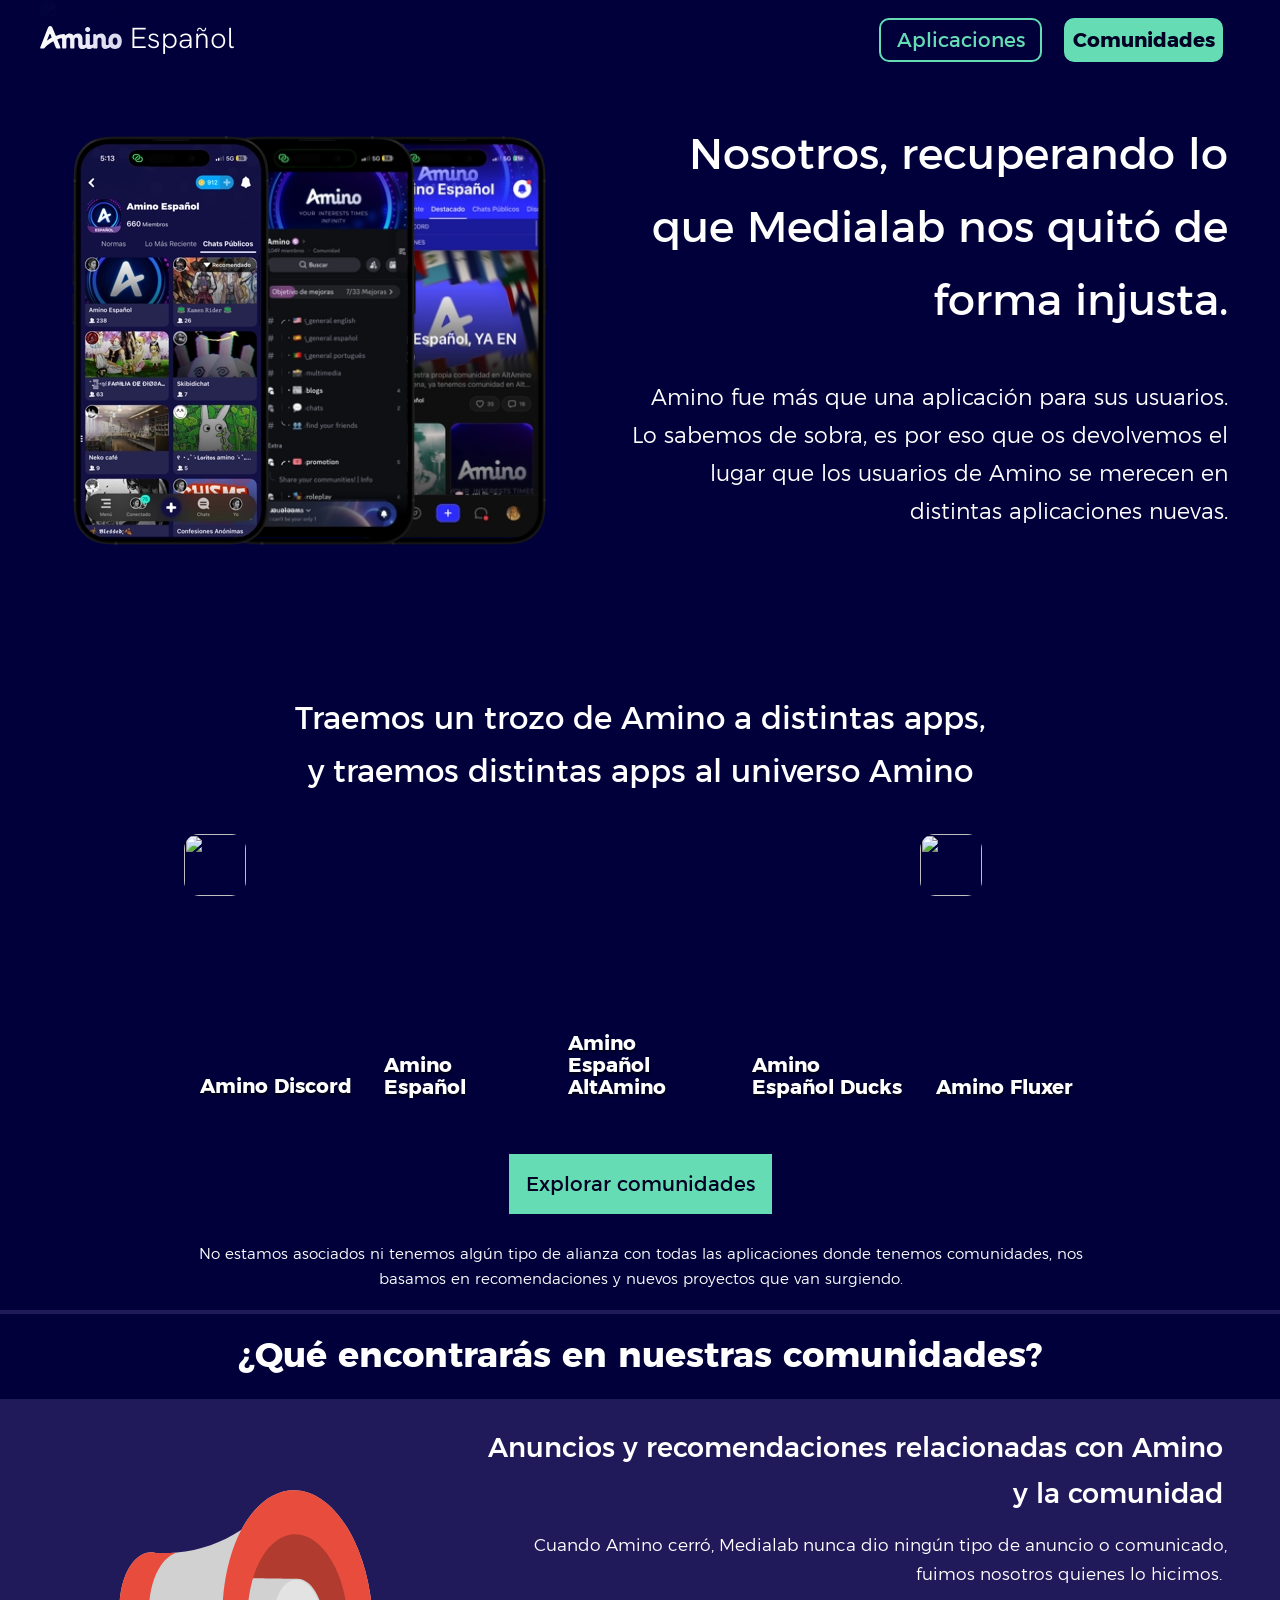
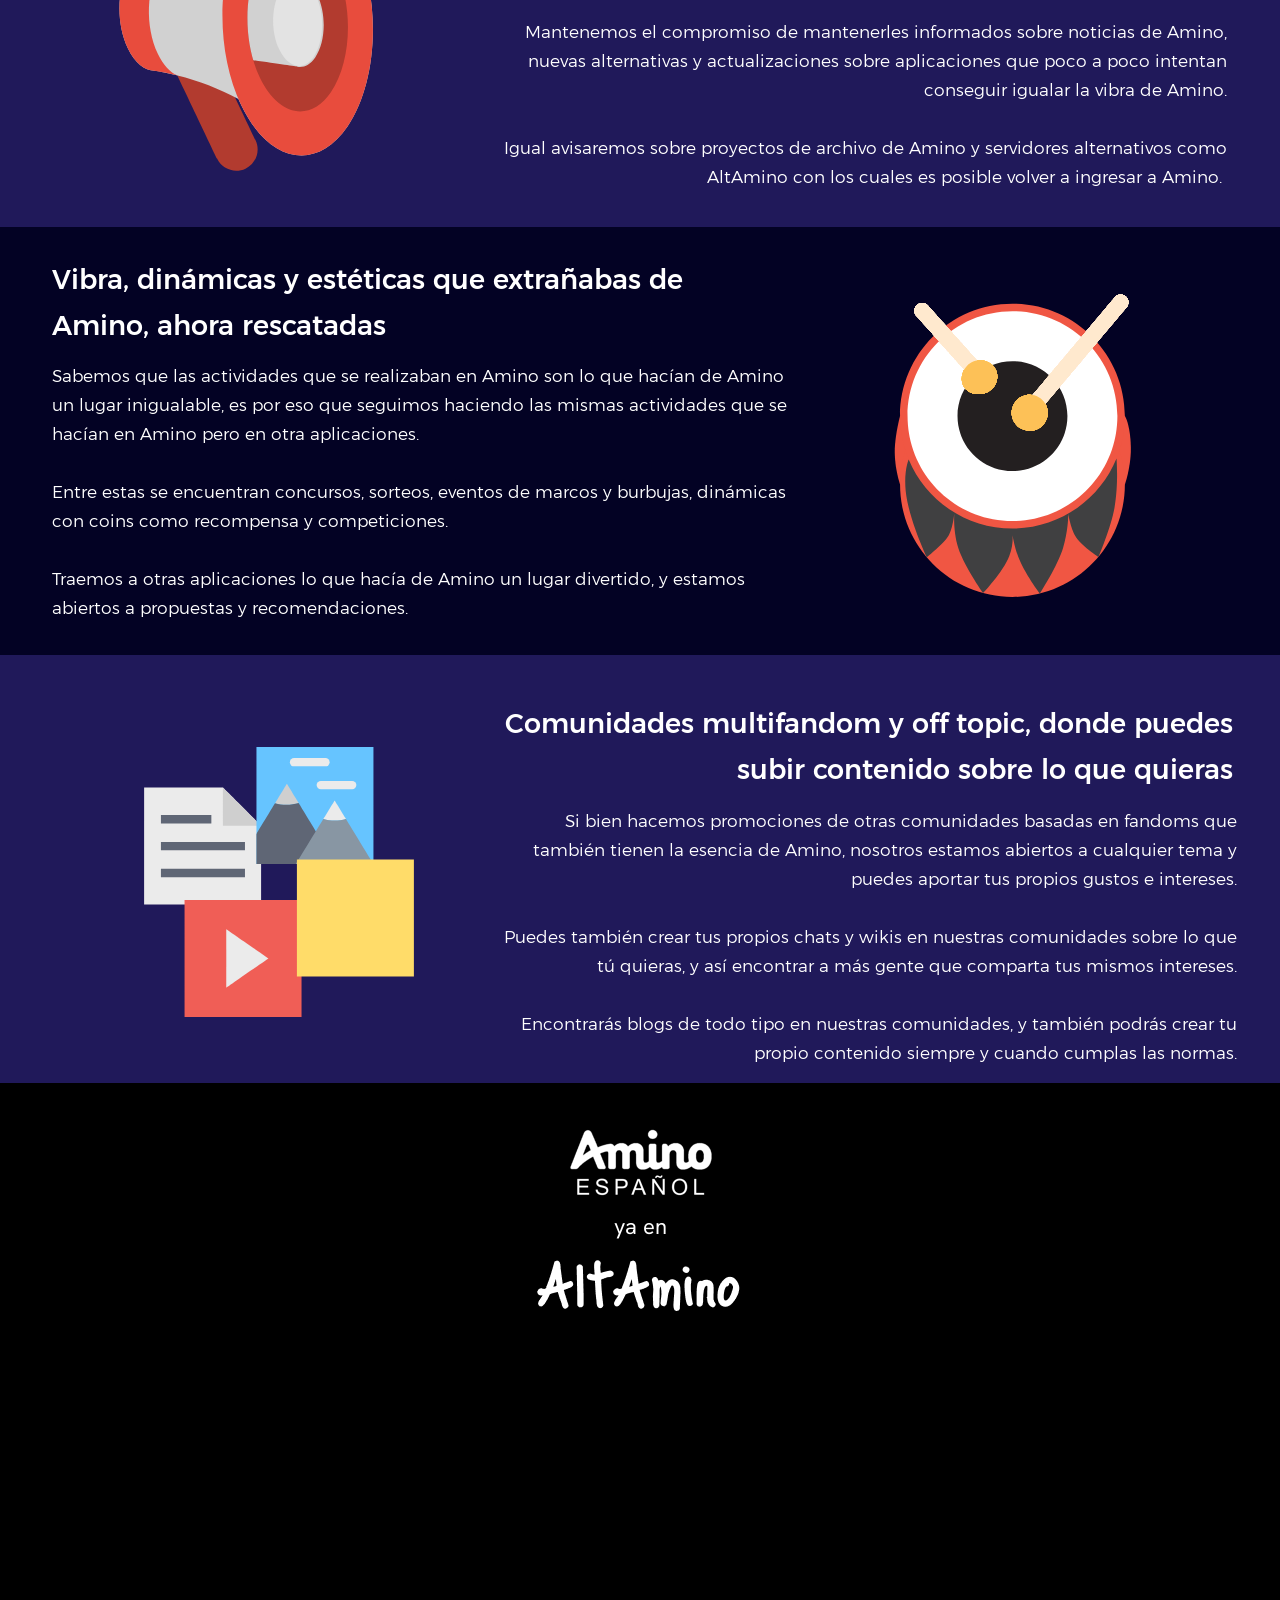
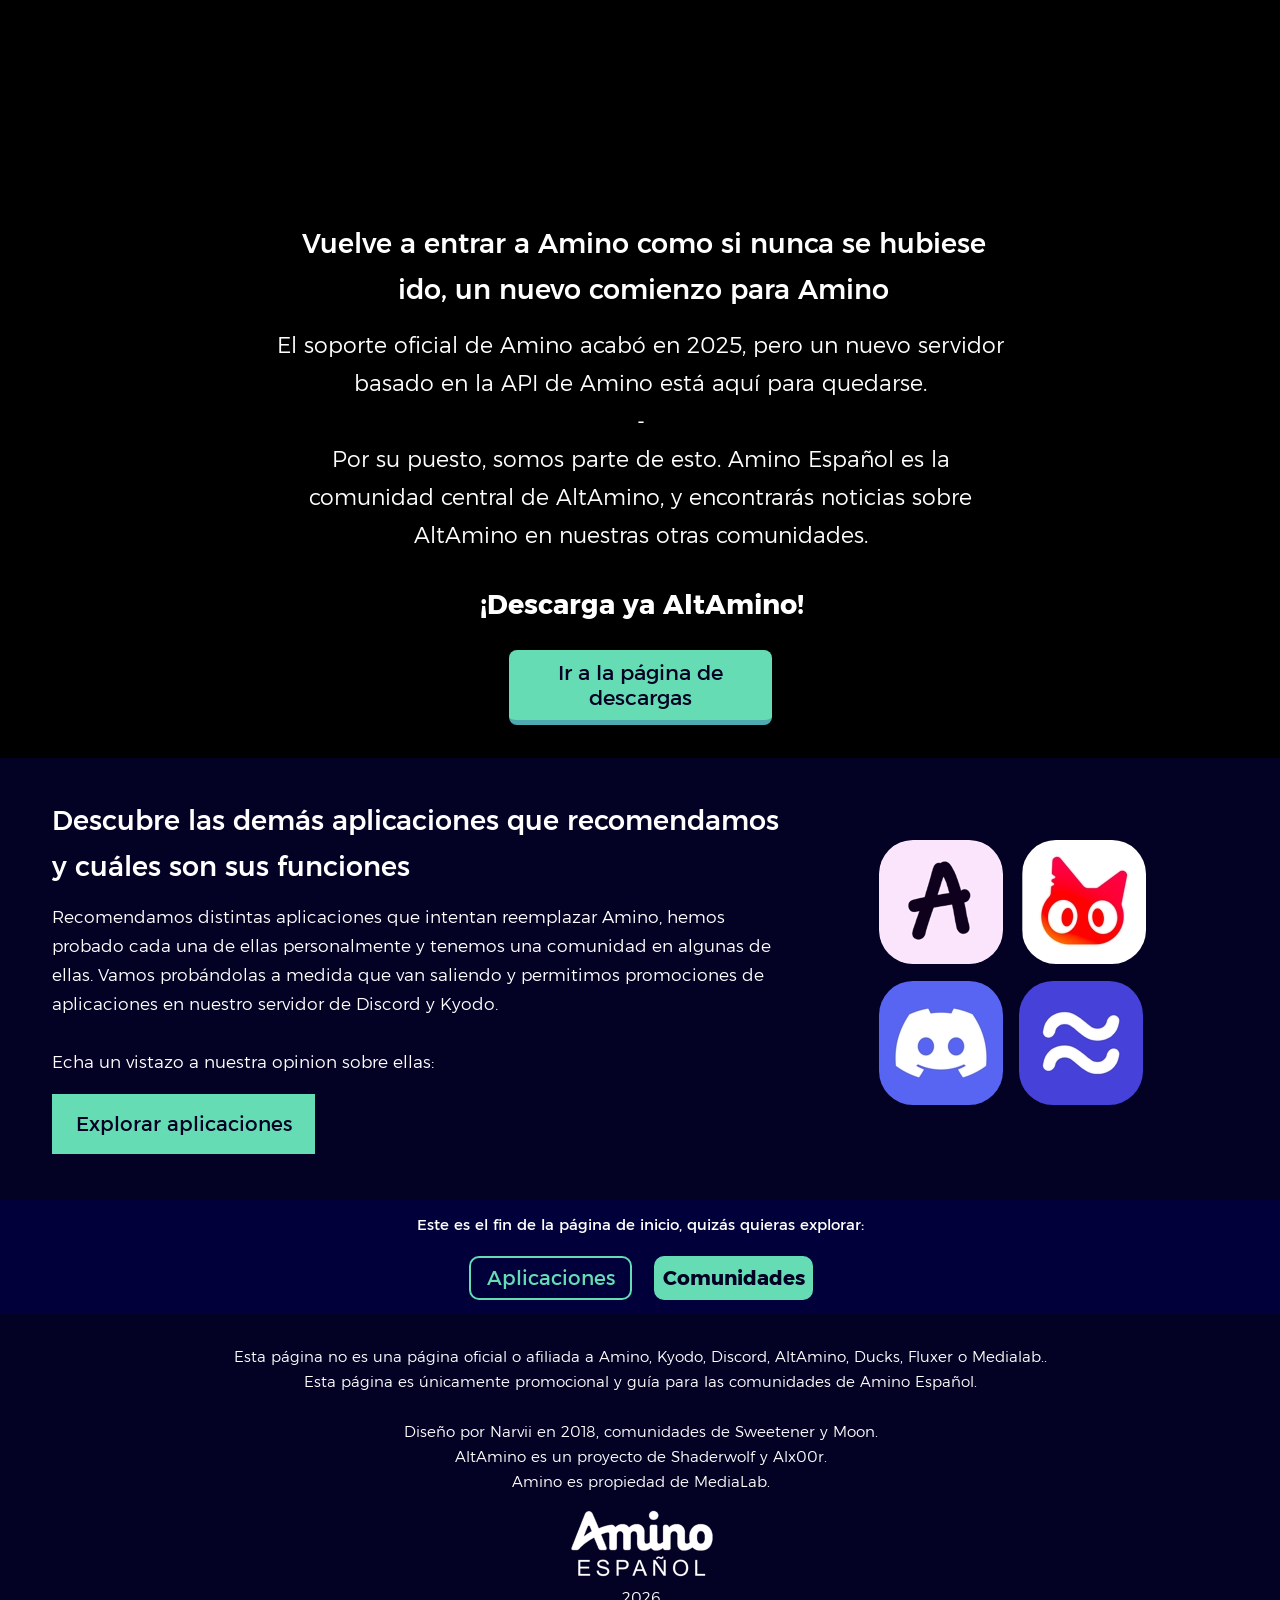
==== commit 517eb8cf: "OK" ====
--- a/index.html
+++ b/index.html
@@ -6,23 +6,19 @@
 <title>Inicio</title>
 <meta name="robots" content="max-image-preview:large">
 <meta name="generator" content="sitely.app 6.2.1">
-<link rel="preload" href="css/Montserrat-Bold.woff2" as="font" crossorigin>
-<style>html,body{-webkit-text-zoom:reset !important}@font-face{font-display:block;font-family:"Montserrat 3";src:url('css/Montserrat-Regular.woff2') format('woff2'),url('css/Montserrat-Regular.woff') format('woff');font-weight:400}@font-face{font-display:block;font-family:"Montserrat 2";src:url('css/Montserrat-Light.woff2') format('woff2'),url('css/Montserrat-Light.woff') format('woff');font-weight:300}@font-face{font-display:block;font-family:"Montserrat 6";src:url('css/Montserrat-Bold.woff2') format('woff2'),url('css/Montserrat-Bold.woff') format('woff');font-weight:700}@font-face{font-display:block;font-family:"Hanken Grotesk 2";src:url('css/HankenGrotesk_wght_.woff2') format('woff2'),url('css/HankenGrotesk_wght_.woff') format('woff');font-weight:300;font-style:normal}@font-face{font-display:block;font-family:"Hanken Grotesk 3";src:url('css/HankenGrotesk_wght_.woff2') format('woff2'),url('css/HankenGrotesk_wght_.woff') format('woff');font-weight:400}@font-face{font-display:block;font-family:"Montserrat 4";src:url('css/Montserrat-Medium.woff2') format('woff2'),url('css/Montserrat-Medium.woff') format('woff');font-weight:500}body>div{font-size:0}p,span,h1,h2,h3,h4,h5,h6,a,li,button{margin:0;word-spacing:normal;word-wrap:break-word;-ms-word-wrap:break-word;pointer-events:auto;-ms-text-size-adjust:none !important;-moz-text-size-adjust:none !important;-webkit-text-size-adjust:none !important;text-size-adjust:none !important;max-height:10000000px}sup{font-size:inherit;vertical-align:baseline;position:relative;top:-0.4em}sub{font-size:inherit;vertical-align:baseline;position:relative;top:0.4em}ul{display:block;word-spacing:normal;word-wrap:break-word;line-break:normal;list-style-type:none;padding:0;margin:0;-moz-padding-start:0;-khtml-padding-start:0;-webkit-padding-start:0;-o-padding-start:0;-padding-start:0;-webkit-margin-before:0;-webkit-margin-after:0}li{display:block;white-space:normal}[data-marker]::before{content:attr(data-marker) ' ';-webkit-user-select:none;-khtml-user-select:none;-moz-user-select:none;-ms-user-select:none;-o-user-select:none;user-select:none;text-wrap:nowrap}li p, .slc{-webkit-touch-callout:none;-webkit-user-select:none;-khtml-user-select:none;-moz-user-select:none;-ms-user-select:none;-o-user-select:none;user-select:none}form{display:inline-block}a{text-decoration:inherit;color:inherit;-webkit-tap-highlight-color:rgba(0,0,0,0)}textarea{resize:none}.shm-l{float:left;clear:left}.shm-r{float:right;clear:right;shape-outside:content-box}.btf{display:none}.plyr{min-width:0 !important}html{font-family:sans-serif}body{font-size:0;margin:0;--z:1;zoom:var(--z)}audio,video{display:inline-block;vertical-align:baseline}video[controls]{zoom:calc(1/var(--z));transform:scale(var(--z));transform-origin:0 0}audio:not([controls]){display:none;height:0}[hidden],template{display:none}a{background:0 0}b,strong{font-weight:700}dfn{font-style:italic}h1,h2,h3,h4,h5,h6{font-size:1em;line-height:1;margin:0}img{border:0}svg:not(:root){overflow:hidden}button,input,optgroup,select,textarea{color:inherit;font:inherit;margin:0}button{overflow:visible;background:none;border:0;padding:0;text-align:inherit;align-items:initial;padding-block-start:0;padding-block-end:0;padding-inline-start:0}button,select{text-transform:none}button,html input[type=button],input[type=submit]{-webkit-appearance:button;cursor:pointer;box-sizing:border-box;white-space:normal;white-space-collapse:preserve}input[type=text],input[type=password],input[type=email],input[type=date],input[type=number],textarea{-webkit-appearance:none;appearance:none;box-sizing:border-box}button[disabled],html input[disabled]{cursor:default}button::-moz-focus-inner,input::-moz-focus-inner{border:0;padding:0}input{line-height:normal}input[type=checkbox],input[type=radio]{box-sizing:border-box;padding:0}input[type=number]::-webkit-inner-spin-button,input[type=number]::-webkit-outer-spin-button{height:auto}input[type=search]{-webkit-appearance:textfield;-moz-box-sizing:content-box;-webkit-box-sizing:content-box;box-sizing:content-box}input[type=search]::-webkit-search-cancel-button,input[type=search]::-webkit-search-decoration{-webkit-appearance:none}textarea{overflow:auto;box-sizing:border-box;border-color:#ddd}optgroup{font-weight:700}table{border-collapse:collapse;border-spacing:0}td,th{padding:0}blockquote{margin-block-start:0;margin-block-end:0;margin-inline-start:0;margin-inline-end:0}:-webkit-full-screen-ancestor:not(iframe){-webkit-clip-path:initial!important}
-html{-webkit-font-smoothing:antialiased; -moz-osx-font-smoothing:grayscale}#b{background-color:#01003b}.ps62{position:relative;margin-top:0}.v12{display:block;pointer-events:none}.s70{width:1200px;margin-left:auto;margin-right:auto;min-height:1306px}.v13{display:inline-block;vertical-align:top}.ps63{position:relative;margin-left:0;margin-top:0}.s71{min-width:1200px;width:1200px;min-height:1306px}.s72{min-width:1200px;width:1200px;min-height:1306px;line-height:0}.v14{display:inline-block;vertical-align:top;pointer-events:auto}.s73{min-width:1200px;width:1200px;height:807px}.z47{z-index:1}.wrapper1{zoom:calc(1 / var(--z, 1));font-size:15px;line-height:1.4;height:807px}.wrapper1 div, .wrapper1 p, .wrapper1 a{font-size:15px;line-height:1.4}.wrapper1 input{font-size:15px;line-height:1.4;margin:3px 2px 3px 2px}.ps64{position:relative;margin-left:146px;margin-top:-807px}.s74{min-width:262px;width:262px;min-height:680px;height:680px}.z48{z-index:14}.i9{position:absolute;left:0;width:262px;top:108px;height:465px;-webkit-border-radius:0;-moz-border-radius:0;border-radius:0;border:0}.i10{width:100%;height:100%;display:inline-block;-webkit-transform:translate3d(0,0,0)}.ps65{position:relative;margin-left:-131px;margin-top:-807px}.s75{min-width:262px;width:262px;min-height:680px;height:680px}.z49{z-index:13}.i11{position:absolute;left:0;width:262px;top:108px;height:465px;-webkit-border-radius:0;-moz-border-radius:0;border-radius:0;border:0}.ps66{position:relative;margin-left:-539px;margin-top:-740px}.s76{min-width:262px;width:262px;min-height:546px;height:546px}.z50{z-index:15}.i12{position:absolute;left:0;width:262px;top:41px;height:465px;-webkit-border-radius:0;-moz-border-radius:0;border-radius:0;border:0}.v15{display:inline-block;vertical-align:top;pointer-events:auto}.ps67{position:relative;margin-left:326px;margin-top:-690px}.s77{min-width:600px;width:600px;overflow:hidden;height:248px}.z51{z-index:12}.p6{text-indent:0;padding-bottom:0;padding-right:0;text-align:right}.f17{font-family:"Montserrat 3";font-size:43px;font-size:calc(43px * var(--f));line-height:1.699;font-weight:400;font-style:normal;text-decoration:none;text-transform:none;letter-spacing:normal;color:#fff;background-color:initial;text-shadow:none}.v16{display:none;pointer-events:auto}.ps68{position:relative;margin-left:338px;margin-top:-674px}.s78{min-width:600px;width:600px;overflow:hidden;height:248px}.z52{z-index:17}.p7{text-indent:0;padding-bottom:0;padding-right:0;text-align:center}.f18{font-family:"Montserrat 3";font-size:43px;font-size:calc(43px * var(--f));line-height:1.699;font-weight:400;font-style:normal;text-decoration:none;text-transform:none;letter-spacing:normal;color:#fff;background-color:initial;text-shadow:none}.ps69{position:relative;margin-left:588px;margin-top:-428px}.s79{min-width:600px;width:600px;overflow:hidden;height:180px}.z53{z-index:16}.f19{font-family:"Montserrat 2";font-size:22px;font-size:calc(22px * var(--f));line-height:1.728;font-weight:300;font-style:normal;text-decoration:none;text-transform:none;letter-spacing:normal;color:#fff;background-color:initial;text-shadow:none}.ps70{position:relative;margin-left:600px;margin-top:-416px}.s80{min-width:600px;width:600px;overflow:hidden;height:180px}.z54{z-index:18}.f20{font-family:"Montserrat 2";font-size:22px;font-size:calc(22px * var(--f));line-height:1.728;font-weight:300;font-style:normal;text-decoration:none;text-transform:none;letter-spacing:normal;color:#fff;background-color:initial;text-shadow:none}.ps71{position:relative;margin-left:0;margin-top:-115px}.s81{min-width:1200px;width:1200px;overflow:hidden;height:115px}.z55{z-index:19}.f21{font-family:"Montserrat 3";font-size:31px;font-size:calc(31px * var(--f));line-height:1.711;font-weight:400;font-style:normal;text-decoration:none;text-transform:none;letter-spacing:normal;color:#fff;background-color:initial;text-shadow:none}.ps72{position:relative;margin-left:0;margin-top:-115px}.s82{min-width:1200px;width:1200px;overflow:hidden;height:115px}.z56{z-index:36}.f22{font-family:"Montserrat 3";font-size:31px;font-size:calc(31px * var(--f));line-height:1.711;font-weight:400;font-style:normal;text-decoration:none;text-transform:none;letter-spacing:normal;color:#fff;background-color:initial;text-shadow:none}.v17{display:none}.ps73{position:relative;margin-left:49px;margin-top:1578px}.s83{min-width:1106px;width:1106px;min-height:195px}.z57{z-index:43}.ps74{position:relative;margin-left:-49px;margin-top:-1693px}.s84{min-width:1200px;width:1200px;overflow:hidden;height:115px}.z58{z-index:50}.f23{font-family:"Montserrat 6";font-size:31px;font-size:calc(31px * var(--f));line-height:1.711;font-weight:700;font-style:normal;text-decoration:none;text-transform:none;letter-spacing:normal;color:#fff;background-color:initial;text-shadow:none}.ps75{position:relative;margin-left:-49px;margin-top:-1693px}.z59{z-index:51}.ps76{position:relative;margin-left:-49px;margin-top:-1693px}.z60{z-index:52}.ps77{position:relative;margin-left:-49px;margin-top:-1693px}.z61{z-index:53}.ps78{position:relative;margin-left:-49px;margin-top:-1693px}.z62{z-index:54}.ps79{position:relative;margin-left:0;margin-top:0}.s85{min-width:1106px;width:1106px;min-height:195px}.s86{min-width:195px;width:195px;min-height:195px;height:195px}.i13{position:absolute;left:0;width:195px;top:0;height:195px;-webkit-border-radius:16px;-moz-border-radius:16px;border-radius:16px;border:0}.ps80{position:relative;margin-left:30px;margin-top:0}.ps81{position:relative;margin-left:37px;margin-top:0}.ps82{position:relative;margin-left:34px;margin-top:0}.ps83{position:relative;margin-left:0;margin-top:-115px}.s87{min-width:1200px;width:1200px;overflow:hidden;height:115px}.z63{z-index:55}.f24{font-family:"Montserrat 2";font-size:15px;font-size:calc(15px * var(--f));line-height:1.668;font-weight:300;font-style:normal;text-decoration:none;text-transform:none;letter-spacing:normal;color:#fff;background-color:initial;text-shadow:none}.ps84{position:relative;margin-left:0;margin-top:-115px}.s88{min-width:1200px;width:1200px;overflow:hidden;height:115px}.z64{z-index:56}.f25{font-family:"Montserrat 6";font-size:31px;font-size:calc(31px * var(--f));line-height:1.711;font-weight:700;font-style:normal;text-decoration:none;text-transform:none;letter-spacing:normal;color:#fff;background-color:initial;text-shadow:none}.v18{display:inline-block;vertical-align:top}.ps85{position:relative;margin-left:144px;margin-top:27px}.s89{min-width:913px;width:913px;min-height:272px}.z65{z-index:20}.ps86{position:relative;margin-left:0;margin-top:0}.s90{min-width:62px;width:62px;min-height:62px;height:62px}.z66{z-index:28}.i14{position:absolute;left:0;width:62px;top:0;height:62px;-webkit-border-radius:15px;-moz-border-radius:15px;border-radius:15px;border:0}.ps87{position:relative;margin-left:122px;margin-top:0}.z67{z-index:26}.ps88{position:relative;margin-left:122px;margin-top:0}.z68{z-index:22}.z69{z-index:24}.z70{z-index:30}.ps89{position:relative;margin-left:8px;margin-top:-56px}.s91{min-width:169px;width:169px;min-height:266px;height:266px}.z71{z-index:27}.i15{position:absolute;left:0;width:169px;top:0;height:266px;-webkit-border-radius:14px;-moz-border-radius:14px;border-radius:14px;border:0}.ps90{position:relative;margin-left:15px;margin-top:-56px}.z72{z-index:25}.z73{z-index:21}.z74{z-index:23}.z75{z-index:29}.ps91{position:relative;margin-left:384px;margin-top:-74px}.s92{min-width:154px;width:154px;overflow:hidden;height:66px}.z76{z-index:31}.p8{text-indent:0;padding-bottom:0;padding-right:0;text-align:left}.f26{font-family:"Montserrat 6";font-size:20px;font-size:calc(20px * var(--f));line-height:1.101;font-weight:700;font-style:normal;text-decoration:none;text-transform:none;letter-spacing:normal;color:#fff;background-color:initial;text-shadow:0 2px 3px rgba(0,0,0,0.7)}.ps92{position:relative;margin-left:-338px;margin-top:-52px}.s93{min-width:154px;width:154px;overflow:hidden;height:44px}.z77{z-index:32}.ps93{position:relative;margin-left:214px;margin-top:-52px}.z78{z-index:33}.ps94{position:relative;margin-left:-706px;margin-top:-31px}.s94{min-width:154px;width:154px;overflow:hidden;height:23px}.z79{z-index:34}.ps95{position:relative;margin-left:582px;margin-top:-30px}.z80{z-index:35}.v19{display:inline-block;vertical-align:top;pointer-events:auto;outline:0}.ps96{position:relative;margin-left:469px;margin-top:48px}.s95{min-width:263px;height:60px;box-sizing:border-box;width:263px;padding-right:0}.c11{-webkit-user-select:none;-moz-user-select:none;user-select:none;color:#030224;-webkit-border-radius:0;-moz-border-radius:0;border-radius:0;background-color:#66dcb5;transition:color 0.2s, border-color 0.2s, background-color 0.2s;transition-timing-function:linear}.z81{z-index:58}.f27{width:100%;max-height:100%;overflow:hidden;z-index:1;font-family:"Montserrat 3";font-size:20px;font-size:calc(20px * var(--f));line-height:1.201;font-weight:400;font-style:normal;text-decoration:none;text-transform:none;letter-spacing:normal;text-shadow:none;text-indent:0;padding-right:0;text-align:center;cursor:pointer;padding-top:18px;padding-bottom:18px}.ps97{position:relative;margin-left:148px;margin-top:27px}.s96{min-width:905px;width:905px;overflow:hidden;height:65px}.z82{z-index:37}.f28{font-family:"Montserrat 2";font-size:15px;font-size:calc(15px * var(--f));line-height:1.668;font-weight:300;font-style:normal;text-decoration:none;text-transform:none;letter-spacing:normal;color:#fff;background-color:initial;text-shadow:none}.v20{display:block}.ps98{position:relative;margin-top:-1306px}.s97{width:100%;min-width:1200px;min-height:79px;padding-bottom:0}.c12{border:0;-webkit-border-radius:0;-moz-border-radius:0;border-radius:0;background-color:transparent}.z83{z-index:4}.ps99{display:inline-block;width:0;height:0}.ps100{position:relative;margin-top:12px}.s98{width:1200px;margin-left:auto;margin-right:auto;min-height:59px}.ps101{position:relative;margin-left:0;margin-top:0}.s99{min-width:1183px;width:1183px;min-height:59px}.s100{min-width:1183px;width:1183px;min-height:59px;line-height:0}.ps102{position:relative;margin-left:0;margin-top:-12px}.s101{min-width:1200px;width:1200px;overflow:hidden;height:79px}.z84{z-index:9}.f29{font-family:"Hanken Grotesk 2";font-size:45px;font-size:calc(45px * var(--f));line-height:1.823;font-weight:300;font-style:normal;text-decoration:none;text-transform:none;letter-spacing:normal;color:#030224;background-color:initial;text-shadow:none}.ps103{position:relative;margin-left:90px;margin-top:0}.s102{min-width:600px;width:600px;overflow:hidden;height:59px}.z85{z-index:5}.f30{font-family:"Hanken Grotesk 2";font-size:29px;font-size:calc(29px * var(--f));line-height:1.829;font-weight:300;font-style:normal;text-decoration:none;text-transform:none;letter-spacing:normal;color:#fff;background-color:initial;text-shadow:none}.v21{display:inline-block;vertical-align:top;pointer-events:auto;outline:0}.ps104{position:relative;margin-left:334px;margin-top:6px}.s103{min-width:159px;height:44px;box-sizing:border-box;width:159px;padding-right:0}.c13{-webkit-user-select:none;-moz-user-select:none;user-select:none;color:#030224;-webkit-border-radius:10px;-moz-border-radius:10px;border-radius:10px;background-color:#66dcb5;transition:color 0.2s, border-color 0.2s, background-color 0.2s;transition-timing-function:linear}.z86{z-index:6}.a2{display:inline-block;width:100%;z-index:1}.f31{font-family:"Montserrat 6";font-size:20px;font-size:calc(20px * var(--f));line-height:1.201;font-weight:700;font-style:normal;text-decoration:none;text-transform:none;letter-spacing:normal;text-shadow:none;text-indent:0;padding-right:0;text-align:center;cursor:pointer;padding-top:10px;padding-bottom:10px}.ps105{position:relative;margin-left:839px;margin-top:-53px}.s104{min-width:163px;height:44px;box-sizing:border-box;width:159px;padding-right:0}.c14{-webkit-user-select:none;-moz-user-select:none;user-select:none;color:#66dcb5;border:2px solid #66dcb5;-webkit-border-radius:10px;-moz-border-radius:10px;border-radius:10px;background-color:transparent;transition:color 0.2s, border-color 0.2s, background-color 0.2s;transition-timing-function:linear}.z87{z-index:7}.f32{font-family:"Montserrat 3";font-size:20px;font-size:calc(20px * var(--f));line-height:1.201;font-weight:400;font-style:normal;text-decoration:none;text-transform:none;letter-spacing:normal;text-shadow:none;text-indent:0;padding-right:0;text-align:center;cursor:pointer;padding-top:8px;padding-bottom:8px}.ps106{position:relative;margin-left:-1002px;margin-top:-50px}.s105{min-width:82px;width:82px;min-height:33px;height:33px}.z88{z-index:8}.a3{display:block}.i16{position:absolute;left:0;min-width:82px;max-width:82px;min-height:23px;max-height:23px;top:5px}.ps107{position:relative;margin-left:-872px;margin-top:-46px}.s106{min-width:32px;width:32px;min-height:30px;height:30px}.z89{z-index:10}.i17{position:absolute;left:1px;width:30px;top:0;height:30px;-webkit-border-radius:0;-moz-border-radius:0;border-radius:0;border:0}.ps108{position:relative;margin-left:44px;margin-top:-43px}.s107{min-width:27px;width:27px;min-height:27px;height:27px}.z90{z-index:11}.i18{position:absolute;left:0;width:27px;top:0;height:27px;-webkit-border-radius:0;-moz-border-radius:0;border-radius:0;border:0}.v22{display:inline-block;vertical-align:top;pointer-events:none}.ps109{position:relative;margin-top:-2648px}.s108{width:100%;min-width:1200px;min-height:4px}.c15{border:0;-webkit-border-radius:0;-moz-border-radius:0;border-radius:0;background-color:#20195a}.z91{z-index:59}.ps110{position:relative;margin-top:108px}.v23{display:none;pointer-events:none}.s109{width:1200px;margin-left:auto;margin-right:auto;min-height:1px}.ps111{position:relative;margin-left:349px;margin-top:0}.s110{min-width:510px;width:510px;min-height:53px}.z92{z-index:38}.s111{min-width:86px;width:86px;min-height:53px;height:53px}.i19{position:absolute;left:17px;min-width:52px;max-width:52px;min-height:53px;max-height:53px;top:0;color:rgba(250,250,250,0.5)}.ps112{position:relative;margin-left:56px;margin-top:0}.ps113{position:relative;margin-left:57px;margin-top:0}.ps114{position:relative;margin-left:53px;margin-top:0}.c11:hover{background-color:#677a85;background-clip:padding-box}.c11:active{transition:initial;background-color:#030224;color:#fff}.c13:hover{background-color:#20195a;background-clip:padding-box}.c13:active{transition:initial;background-color:#030224;color:#fff}.c14:hover{background-color:#20195a;background-clip:padding-box;border-color:#030224}.c14:active{transition:initial;background-color:#030224;color:#fff}body{--d:0;--s:1200}@media (max-width:1199px) {.s70{width:320px;min-height:858px}.s71{min-width:320px;width:320px;min-height:858px}.s72{min-width:320px;width:320px;min-height:858px}.s73{min-width:320px;width:320px;height:424px}.wrapper1{height:424px}.ps64{margin-left:95px;margin-top:-350px}.s74{min-width:130px;width:130px;min-height:226px;height:226px}.i9{left:1px;width:127px;top:0;height:226px}.ps65{margin-left:177px;margin-top:-356px}.s75{min-width:127px;width:127px;min-height:239px;height:239px}.i11{width:127px;top:6px;height:226px}.ps66{margin-left:13px;margin-top:-350px}.s76{min-width:143px;width:143px;min-height:226px;height:226px}.i12{left:8px;width:127px;top:0;height:226px}.v15{display:none}.ps67{margin-left:76px;margin-top:-157px}.s77{min-width:160px;width:160px;height:66px}.f17{font-size:11px;font-size:calc(11px * var(--f));line-height:1.728}.v16{display:inline-block;vertical-align:top}.ps68{margin-left:8px;margin-top:-124px}.s78{min-width:304px;width:304px;height:95px}.f18{font-size:17px;font-size:calc(17px * var(--f));line-height:1.707}.ps69{margin-left:76px;margin-top:-88px}.s79{min-width:160px;width:160px;height:48px}.f19{font-size:5px;font-size:calc(5px * var(--f));line-height:1.801}.ps70{margin-left:8px;margin-top:-35px}.s80{min-width:304px;width:304px;height:96px}.f20{font-size:12px;font-size:calc(12px * var(--f));line-height:1.668}.ps71{margin-top:82px}.s81{min-width:320px;width:320px;height:31px}.f21{font-size:8px;font-size:calc(8px * var(--f));line-height:1.751}.ps72{margin-top:43px}.s82{min-width:320px;width:320px;height:51px}.f22{font-size:13px;font-size:calc(13px * var(--f));line-height:1.770}.v17{display:inline-block;vertical-align:top}.ps73{margin-left:6px;margin-top:7px}.s83{min-width:308px;width:308px;min-height:85px}.ps74{margin-left:0;margin-top:57px}.s84{min-width:65px;width:65px;height:28px}.f23{font-size:7px;font-size:calc(7px * var(--f));line-height:1.572}.ps75{margin-left:-6px;margin-top:57px}.ps76{margin-left:-2px;margin-top:57px}.ps77{margin-left:-4px;margin-top:57px}.ps78{margin-left:243px;margin-top:-28px}.ps79{margin-left:6px;margin-top:-85px}.s85{min-width:295px;width:295px;min-height:52px}.s86{min-width:52px;width:52px;min-height:52px;height:52px}.i13{width:52px;height:52px}.ps80{margin-left:8px}.ps81{margin-left:10px}.ps82{margin-left:9px}.ps83{margin-left:13px;margin-top:61px}.s87{min-width:295px;width:295px;height:40px}.f24{font-size:7px;font-size:calc(7px * var(--f));line-height:1.572}.ps84{margin-top:19px}.s88{min-width:320px;width:320px;height:67px}.f25{font-size:19px;font-size:calc(19px * var(--f));line-height:1.738}.v18{display:none}.ps85{margin-left:38px;margin-top:-497px}.s89{min-width:244px;width:244px;min-height:345px}.ps86{margin-top:272px}.s90{min-width:17px;width:17px;min-height:17px;height:17px}.i14{width:17px;height:17px;-webkit-border-radius:9px;-moz-border-radius:9px;border-radius:9px}.ps87{margin-left:32px;margin-top:272px}.ps88{margin-left:33px;margin-top:272px}.ps89{margin-left:3px;margin-top:-15px}.s91{min-width:45px;width:45px;min-height:71px;height:71px}.i15{width:45px;height:71px}.ps90{margin-left:4px;margin-top:-15px}.ps91{margin-left:103px;margin-top:-345px}.s92{min-width:41px;width:41px;height:18px}.f26{font-size:5px;font-size:calc(5px * var(--f));line-height:1.001}.ps92{margin-left:-90px;margin-top:-339px}.s93{min-width:41px;width:41px;height:12px}.ps93{margin-left:57px;margin-top:-339px}.ps94{margin-left:-188px;margin-top:-333px}.s94{min-width:41px;width:41px;height:6px}.ps95{margin-left:155px;margin-top:-333px}.ps96{margin-left:69px;margin-top:-180px}.s95{min-width:180px;height:39px;width:180px}.f27{font-size:14px;font-size:calc(14px * var(--f));line-height:1.287;padding-top:11px;padding-bottom:10px}.ps97{margin-left:41px;margin-top:-227px}.s96{min-width:241px;width:241px;height:17px}.f28{font-size:4px;font-size:calc(4px * var(--f));line-height:1.501}.ps98{margin-top:-858px}.s97{min-width:320px;min-height:74px}.ps100{margin-top:7px}.s98{width:320px;min-height:63px}.ps101{margin-left:24px}.s99{min-width:271px;width:271px;min-height:63px}.s100{min-width:271px;width:271px;min-height:63px}.ps102{margin-left:82px;margin-top:21px}.s101{min-width:109px;width:109px;height:42px}.f29{font-size:22px;font-size:calc(22px * var(--f));line-height:1.819;color:#fff}.ps103{margin-left:50px;margin-top:5px}.s102{min-width:160px;width:160px;height:16px}.f30{font-size:7px;font-size:calc(7px * var(--f));line-height:1.858;text-decoration:underline}.v21{display:none}.ps104{margin-left:249px;margin-top:-5px}.s103{min-width:42px;height:12px;width:42px}.c13{-webkit-border-radius:6px;-moz-border-radius:6px;border-radius:6px}.f31{font-size:5px;font-size:calc(5px * var(--f));padding-top:3px;padding-bottom:3px}.ps105{margin-left:198px;margin-top:-7px}.s104{min-width:46px;height:15px;width:42px}.c14{-webkit-border-radius:8px;-moz-border-radius:8px;border-radius:8px}.f32{font-size:5px;font-size:calc(5px * var(--f));padding-top:3px;padding-bottom:2px}.ps106{margin-left:-94px;margin-top:0}.s105{min-width:78px;width:78px;min-height:31px;height:31px}.i16{min-width:78px;max-width:78px;min-height:22px;max-height:22px;top:4px}.ps107{margin-left:-175px;margin-top:16px}.s106{min-width:30px;width:30px;min-height:28px;height:28px}.i17{width:28px;height:28px}.ps108{margin-left:216px;margin-top:18px}.s107{min-width:25px;width:25px;min-height:25px;height:25px}.i18{width:25px;height:25px}.ps109{margin-top:-3012px}.s108{min-width:320px;min-height:1px}.ps110{margin-top:-3304px}.v23{display:block}.s109{width:320px;min-height:14px}.ps111{margin-left:93px}.s110{min-width:136px;width:136px;min-height:14px}.s111{min-width:23px;width:23px;min-height:14px;height:14px}.i19{left:5px;min-width:14px;max-width:14px;min-height:14px;max-height:14px}.ps112{margin-left:15px}.ps113{margin-left:15px}.ps114{margin-left:14px}.f30:visited{font-size:7px;font-size:calc(7px * var(--f));line-height:1.858;text-decoration:underline}.f30:hover{font-size:7px;font-size:calc(7px * var(--f));line-height:1.858;text-decoration:underline}.f30:active{font-size:7px;font-size:calc(7px * var(--f));line-height:1.858;text-decoration:underline}body{--d:1;--s:320}}</style>
 <link rel="canonical" href="https://juanetemii.github.io/aminoes-web">
 <meta name="referrer" content="origin-when-cross-origin">
-<link rel="stylesheet" href="css/site.b28982.css" media="print" onload="this.media='all';this.onload=null;">
-<noscript><link rel="stylesheet" href="css/site.b28982.css" type="text/css"></noscript>
+<link rel="stylesheet" href="css/site.c1cc4a.css" type="text/css">
 </head>
-<body style="--sw:0px" id="b">
+<body style="--sw:0px" id="b1">
 <script>!function(){var t,e,n=document.body,r=("0"===n.style.getPropertyValue("--sw")&&n.style.setProperty("--sw","0px"),document.createElement("P")),i=(r.innerHTML="&nbsp;",r.style.cssText="position:fixed;visibility:hidden;font-size:100px;zoom:1",r.setAttribute("aria-hidden","true"),n.appendChild(r),t=r,function(){var e=Math.trunc(1e4/parseFloat(window.getComputedStyle(t).getPropertyValue("font-size")))/100;e!=n.style.getPropertyValue("--f")&&n.style.setProperty("--f",e)});"ResizeObserver"in window?new ResizeObserver(i).observe(r):"requestAnimationFrame"in window?(e=function(){i(),requestAnimationFrame(e)},requestAnimationFrame(e)):setInterval(i,100)}();</script>
 
 <script>/firefox/i.test(navigator.userAgent)||!function(){function e(){var e=document.body,t=(e.style.zoom=1,window.innerWidth),r=(e.style.zoom="",getComputedStyle(e)),n=r.getPropertyValue("--s");if(320==n){if(t<320)return;t=Math.min(479,t)}else if(480==n){if(t<480)return;t=Math.min(610,t)}else t=n;(t=Math.trunc(t/n*1e4)/1e4)!=r.getPropertyValue("--z")&&e.style.setProperty("--z",t),n=r.getPropertyValue("min-height"),parseInt(n)&&n!=e.style.getPropertyValue("--lvh")&&e.style.setProperty("--lvh",n)}window.addEventListener?window.addEventListener("resize",e,!0):window.onscroll=e,e()}()</script>
 
-<div class="ps62 v12 s70">
-<div class="v13 ps63 s71">
-<div class="v13 ps63 s72">
-<div class="v14 ps63 s73 c10 z47">
+<div class="ps1 v1 s1">
+<div class="v2 ps2 s2">
+<div class="v2 ps2 s3">
+<div class="v3 ps2 s4 c1 z1">
 <div class="wrapper1">
 <div class="fade-image-container">
     <img src="https://raw.githubusercontent.com/JuaneteMii/aminores-web/refs/heads/main/exploration.jpg" alt="Exploration">
@@ -51,577 +47,577 @@
 </style>
 </div>
 </div>
-<div class="v14 ps64 s74 c10 z48">
-<picture class="i10">
+<div class="v3 ps3 s5 c1 z2">
+<picture class="i2">
 <source srcset="images/j/img_5984-254.webp 2x" type="image/webp" media="(max-width:1199px)">
 <source srcset="images/img_5984-254.png 2x" media="(max-width:1199px)">
 <source srcset="images/k/img_5984-262.webp 1x, images/p/img_5984-524.webp 2x" type="image/webp" media="(min-width:1200px)">
 <source srcset="images/img_5984-262.png 1x, images/img_5984-524.png 2x" media="(min-width:1200px)">
-<img src="images/img_5984-524.png" class="i9">
-</picture>
-</div>
-<div class="v14 ps65 s75 c10 z49">
-<picture class="i10">
+<img src="images/img_5984-524.png" class="i1">
+</picture>
+</div>
+<div class="v3 ps4 s6 c1 z3">
+<picture class="i2">
 <source srcset="images/f/img_5985-254.webp 2x" type="image/webp" media="(max-width:1199px)">
 <source srcset="images/img_5985-254.png 2x" media="(max-width:1199px)">
 <source srcset="images/r/img_5985-262.webp 1x, images/m/img_5985-524.webp 2x" type="image/webp" media="(min-width:1200px)">
 <source srcset="images/img_5985-262.png 1x, images/img_5985-524.png 2x" media="(min-width:1200px)">
-<img src="images/img_5985-524.png" class="i11">
-</picture>
-</div>
-<div class="v14 ps66 s76 c10 z50">
-<picture class="i10">
+<img src="images/img_5985-524.png" class="i3">
+</picture>
+</div>
+<div class="v3 ps5 s7 c1 z4">
+<picture class="i2">
 <source srcset="images/6/img_5983-254.webp 2x" type="image/webp" media="(max-width:1199px)">
 <source srcset="images/img_5983-254.png 2x" media="(max-width:1199px)">
 <source srcset="images/1/img_5983-262.webp 1x, images/c/img_5983-524.webp 2x" type="image/webp" media="(min-width:1200px)">
 <source srcset="images/img_5983-262.png 1x, images/img_5983-524.png 2x" media="(min-width:1200px)">
-<img src="images/img_5983-524.png" class="i12">
-</picture>
-</div>
-<div class="v15 ps67 s77 c10 z51">
-<p class="p6 f17">Nosotros, recuperando lo que Medialab nos quit&oacute; de forma injusta.</p>
-</div>
-<div class="v16 ps68 s78 c10 z52">
-<p class="p7 f18">Nosotros, recuperando lo que Medialab nos quit&oacute; de forma injusta.</p>
-</div>
-<div class="v15 ps69 s79 c10 z53">
-<p class="p6 f19">Amino fue m&aacute;s que una aplicaci&oacute;n para sus usuarios. Lo sabemos de sobra, es por eso que os devolvemos el lugar que los usuarios de Amino se merecen en distintas aplicaciones nuevas.</p>
-</div>
-<div class="v16 ps70 s80 c10 z54">
-<p class="p7 f20">Amino fue m&aacute;s que una aplicaci&oacute;n para sus usuarios. Lo sabemos de sobra, es por eso que os devolvemos el lugar que los usuarios de Amino se merecen en distintas aplicaciones nuevas.</p>
-</div>
-<div class="v15 ps71 s81 c10 z55">
-<p class="p7 f21">Traemos un trozo de Amino a distintas apps,</p>
-<p class="p7 f21">y traemos distintas apps al universo Amino</p>
-</div>
-<div class="v16 ps72 s82 c10 z56">
-<p class="p7 f22">Traemos un trozo de Amino a distintas apps,</p>
-<p class="p7 f22">y traemos distintas apps al universo Amino</p>
-</div>
-<div class="v17 ps73 s83 z57">
-<div class="v16 ps74 s84 c10 z58">
-<p class="p7 f23">Amino Discord</p>
-</div>
-<div class="v16 ps75 s84 c10 z59">
-<p class="p7 f23">Amino Espa&ntilde;ol Kyodo</p>
-</div>
-<div class="v16 ps76 s84 c10 z60">
-<p class="p7 f23">Amino Espa&ntilde;ol AltAmino</p>
-</div>
-<div class="v16 ps77 s84 c10 z61">
-<p class="p7 f23">Amino Espa&ntilde;ol Ducks</p>
-</div>
-<div class="v16 ps78 s84 c10 z62">
-<p class="p7 f23">Amino Fluxer</p>
-</div>
-<div class="v17 ps79 s85">
-<div class="v16 ps63 s86 c10">
-<picture class="i10">
+<img src="images/img_5983-524.png" class="i4">
+</picture>
+</div>
+<div class="v4 ps6 s8 c1 z5">
+<p class="p1 f1">Nosotros, recuperando lo que Medialab nos quit&oacute; de forma injusta.</p>
+</div>
+<div class="v5 ps7 s9 c1 z6">
+<p class="p2 f2">Nosotros, recuperando lo que Medialab nos quit&oacute; de forma injusta.</p>
+</div>
+<div class="v4 ps8 s10 c1 z7">
+<p class="p1 f3">Amino fue m&aacute;s que una aplicaci&oacute;n para sus usuarios. Lo sabemos de sobra, es por eso que os devolvemos el lugar que los usuarios de Amino se merecen en distintas aplicaciones nuevas.</p>
+</div>
+<div class="v5 ps9 s11 c1 z8">
+<p class="p2 f4">Amino fue m&aacute;s que una aplicaci&oacute;n para sus usuarios. Lo sabemos de sobra, es por eso que os devolvemos el lugar que los usuarios de Amino se merecen en distintas aplicaciones nuevas.</p>
+</div>
+<div class="v4 ps10 s12 c1 z9">
+<p class="p2 f5">Traemos un trozo de Amino a distintas apps,</p>
+<p class="p2 f5">y traemos distintas apps al universo Amino</p>
+</div>
+<div class="v5 ps11 s13 c1 z10">
+<p class="p2 f6">Traemos un trozo de Amino a distintas apps,</p>
+<p class="p2 f6">y traemos distintas apps al universo Amino</p>
+</div>
+<div class="v6 ps12 s14 z11">
+<div class="v5 ps13 s15 c1 z12">
+<p class="p2 f7">Amino Discord</p>
+</div>
+<div class="v5 ps14 s15 c1 z13">
+<p class="p2 f7">Amino Espa&ntilde;ol Kyodo</p>
+</div>
+<div class="v5 ps15 s15 c1 z14">
+<p class="p2 f7">Amino Espa&ntilde;ol AltAmino</p>
+</div>
+<div class="v5 ps16 s15 c1 z15">
+<p class="p2 f7">Amino Espa&ntilde;ol Ducks</p>
+</div>
+<div class="v5 ps17 s15 c1 z16">
+<p class="p2 f7">Amino Fluxer</p>
+</div>
+<div class="v6 ps18 s16">
+<div class="v5 ps2 s17 c1">
+<picture class="i2">
 <source srcset="images/b/image-8-104.webp 2x" type="image/webp" media="(max-width:1199px)">
 <source srcset="images/image-8-104.png 2x" media="(max-width:1199px)">
 <source srcset="[data-uri]" media="(min-width:1200px)">
-<img src="images/image-8-104.png" class="i13">
-</picture>
-</div>
-<div class="v16 ps80 s86 c10">
-<picture class="i10">
+<img src="images/image-8-104.png" class="i5">
+</picture>
+</div>
+<div class="v5 ps19 s17 c1">
+<picture class="i2">
 <source srcset="images/c/unnamed-3-104.webp 2x" type="image/webp" media="(max-width:1199px)">
 <source srcset="images/unnamed-3-104.png 2x" media="(max-width:1199px)">
 <source srcset="[data-uri]" media="(min-width:1200px)">
-<img src="images/unnamed-3-104.png" class="i13">
-</picture>
-</div>
-<div class="v16 ps81 s86 c10">
-<picture class="i10">
+<img src="images/unnamed-3-104.png" class="i5">
+</picture>
+</div>
+<div class="v5 ps20 s17 c1">
+<picture class="i2">
 <source srcset="images/i/174114731-104.webp 2x" type="image/webp" media="(max-width:1199px)">
 <source srcset="images/174114731-104.png 2x" media="(max-width:1199px)">
 <source srcset="[data-uri]" media="(min-width:1200px)">
-<img src="images/174114731-104.png" class="i13">
-</picture>
-</div>
-<div class="v16 ps82 s86 c10">
-<picture class="i10">
+<img src="images/174114731-104.png" class="i5">
+</picture>
+</div>
+<div class="v5 ps21 s17 c1">
+<picture class="i2">
 <source srcset="images/d/unnamed-104.webp 2x" type="image/webp" media="(max-width:1199px)">
 <source srcset="images/unnamed-104.jpg 2x" media="(max-width:1199px)">
 <source srcset="[data-uri]" media="(min-width:1200px)">
-<img src="images/unnamed-104.jpg" class="i13">
-</picture>
-</div>
-<div class="v16 ps80 s86 c10">
-<picture class="i10">
+<img src="images/unnamed-104.jpg" class="i5">
+</picture>
+</div>
+<div class="v5 ps19 s17 c1">
+<picture class="i2">
 <source srcset="images/h/241304524-3-104.webp 2x" type="image/webp" media="(max-width:1199px)">
 <source srcset="images/241304524-3-104.png 2x" media="(max-width:1199px)">
 <source srcset="[data-uri]" media="(min-width:1200px)">
-<img src="images/241304524-3-104.png" class="i13">
-</picture>
-</div>
-</div>
-</div>
-<div class="v16 ps83 s87 c10 z63">
-<p class="p7 f24">No estamos asociados ni tenemos alg&uacute;n tipo de alianza con todas las aplicaciones donde tenemos comunidades, nos basamos en recomendaciones y nuevos proyectos que van surgiendo.</p>
-</div>
-<div class="v16 ps84 s88 c10 z64">
-<p class="p7 f25">&iquest;Qu&eacute; encontrar&aacute;s en nuestras comunidades?</p>
-</div>
-<div class="v18 ps85 s89 z65">
-<div class="v15 ps86 s90 c10 z66">
-<img src="images/img_5309.gif" class="i14">
-</div>
-<div class="v15 ps87 s90 c10 z67">
-<picture class="i10">
+<img src="images/241304524-3-104.png" class="i5">
+</picture>
+</div>
+</div>
+</div>
+<div class="v5 ps22 s18 c1 z17">
+<p class="p2 f8">No estamos asociados ni tenemos alg&uacute;n tipo de alianza con todas las aplicaciones donde tenemos comunidades, nos basamos en recomendaciones y nuevos proyectos que van surgiendo.</p>
+</div>
+<div class="v5 ps23 s19 c1 z18">
+<p class="p2 f9">&iquest;Qu&eacute; encontrar&aacute;s en nuestras comunidades?</p>
+</div>
+<div class="v7 ps24 s20 z19">
+<div class="v4 ps25 s21 c1 z20">
+<img src="images/img_5309.gif" class="i6">
+</div>
+<div class="v4 ps26 s21 c1 z21">
+<picture class="i2">
 <source srcset="[data-uri]" media="(max-width:1199px)">
 <source srcset="images/b/ca41accd-0539-4d22-ad6e-487243416211-62.webp 1x, images/8/ca41accd-0539-4d22-ad6e-487243416211-124.webp 2x" type="image/webp" media="(min-width:1200px)">
 <source srcset="images/ca41accd-0539-4d22-ad6e-487243416211-62.jpg 1x, images/ca41accd-0539-4d22-ad6e-487243416211-124.jpg 2x" media="(min-width:1200px)">
-<img src="images/ca41accd-0539-4d22-ad6e-487243416211-124.jpg" class="i14">
-</picture>
-</div>
-<div class="v15 ps88 s90 c10 z68">
-<picture class="i10">
+<img src="images/ca41accd-0539-4d22-ad6e-487243416211-124.jpg" class="i6">
+</picture>
+</div>
+<div class="v4 ps27 s21 c1 z22">
+<picture class="i2">
 <source srcset="[data-uri]" media="(max-width:1199px)">
 <source srcset="images/b/ca41accd-0539-4d22-ad6e-487243416211-62.webp 1x, images/8/ca41accd-0539-4d22-ad6e-487243416211-124.webp 2x" type="image/webp" media="(min-width:1200px)">
 <source srcset="images/ca41accd-0539-4d22-ad6e-487243416211-62.jpg 1x, images/ca41accd-0539-4d22-ad6e-487243416211-124.jpg 2x" media="(min-width:1200px)">
-<img src="images/ca41accd-0539-4d22-ad6e-487243416211-124.jpg" class="i14">
-</picture>
-</div>
-<div class="v15 ps87 s90 c10 z69">
-<picture class="i10">
+<img src="images/ca41accd-0539-4d22-ad6e-487243416211-124.jpg" class="i6">
+</picture>
+</div>
+<div class="v4 ps26 s21 c1 z23">
+<picture class="i2">
 <source srcset="[data-uri]" media="(max-width:1199px)">
 <source srcset="images/b/ca41accd-0539-4d22-ad6e-487243416211-62.webp 1x, images/8/ca41accd-0539-4d22-ad6e-487243416211-124.webp 2x" type="image/webp" media="(min-width:1200px)">
 <source srcset="images/ca41accd-0539-4d22-ad6e-487243416211-62.jpg 1x, images/ca41accd-0539-4d22-ad6e-487243416211-124.jpg 2x" media="(min-width:1200px)">
-<img src="images/ca41accd-0539-4d22-ad6e-487243416211-124.jpg" class="i14">
-</picture>
-</div>
-<div class="v15 ps87 s90 c10 z70">
-<img src="images/img_5309.gif" class="i14">
-</div>
-<div class="v15 ps89 s91 c10 z71">
-<picture class="i10">
+<img src="images/ca41accd-0539-4d22-ad6e-487243416211-124.jpg" class="i6">
+</picture>
+</div>
+<div class="v4 ps26 s21 c1 z24">
+<img src="images/img_5309.gif" class="i6">
+</div>
+<div class="v4 ps28 s22 c1 z25">
+<picture class="i2">
 <source srcset="[data-uri]" media="(max-width:1199px)">
 <source srcset="images/p/71afe1d3be1b974d58dc0b2a5762dc06-169.webp 1x, images/d/71afe1d3be1b974d58dc0b2a5762dc06-338.webp 2x" type="image/webp" media="(min-width:1200px)">
 <source srcset="images/71afe1d3be1b974d58dc0b2a5762dc06-169.jpg 1x, images/71afe1d3be1b974d58dc0b2a5762dc06-338.jpg 2x" media="(min-width:1200px)">
-<img src="images/71afe1d3be1b974d58dc0b2a5762dc06-338.jpg" class="i15">
-</picture>
-</div>
-<div class="v15 ps90 s91 c10 z72">
-<picture class="i10">
+<img src="images/71afe1d3be1b974d58dc0b2a5762dc06-338.jpg" class="i7">
+</picture>
+</div>
+<div class="v4 ps29 s22 c1 z26">
+<picture class="i2">
 <source srcset="[data-uri]" media="(max-width:1199px)">
 <source srcset="images/c/cover-169.webp 1x, images/i/cover-338.webp 2x" type="image/webp" media="(min-width:1200px)">
 <source srcset="images/cover-169.jpg 1x, images/cover-338.jpg 2x" media="(min-width:1200px)">
-<img src="images/cover-338.jpg" class="i15">
-</picture>
-</div>
-<div class="v15 ps90 s91 c10 z73">
-<picture class="i10">
+<img src="images/cover-338.jpg" class="i7">
+</picture>
+</div>
+<div class="v4 ps29 s22 c1 z27">
+<picture class="i2">
 <source srcset="[data-uri]" media="(max-width:1199px)">
 <source srcset="images/7/img_5800-169.webp 1x, images/3/img_5800-338.webp 2x" type="image/webp" media="(min-width:1200px)">
 <source srcset="images/img_5800-169.jpg 1x, images/img_5800-338.jpg 2x" media="(min-width:1200px)">
-<img src="images/img_5800-338.jpg" class="i15">
-</picture>
-</div>
-<div class="v15 ps90 s91 c10 z74">
-<picture class="i10">
+<img src="images/img_5800-338.jpg" class="i7">
+</picture>
+</div>
+<div class="v4 ps29 s22 c1 z28">
+<picture class="i2">
 <source srcset="[data-uri]" media="(max-width:1199px)">
 <source srcset="images/2/image-7-169.webp 1x, images/l/image-7-338.webp 2x" type="image/webp" media="(min-width:1200px)">
 <source srcset="images/image-7-169.jpg 1x, images/image-7-338.jpg 2x" media="(min-width:1200px)">
-<img src="images/image-7-338.jpg" class="i15">
-</picture>
-</div>
-<div class="v15 ps90 s91 c10 z75">
-<picture class="i10">
+<img src="images/image-7-338.jpg" class="i7">
+</picture>
+</div>
+<div class="v4 ps29 s22 c1 z29">
+<picture class="i2">
 <source srcset="[data-uri]" media="(max-width:1199px)">
 <source srcset="images/t/241304524-169.webp 1x, images/h/241304524-338.webp 2x" type="image/webp" media="(min-width:1200px)">
 <source srcset="images/241304524-169.jpg 1x, images/241304524-338.jpg 2x" media="(min-width:1200px)">
-<img src="images/241304524-338.jpg" class="i15">
-</picture>
-</div>
-<div class="v15 ps91 s92 c10 z76">
-<p class="p8 f26">Amino Espa&ntilde;ol AltAmino</p>
-</div>
-<div class="v15 ps92 s93 c10 z77">
-<p class="p8 f26">Amino Espa&ntilde;ol Kyodo</p>
-</div>
-<div class="v15 ps93 s93 c10 z78">
-<p class="p8 f26">Amino Espa&ntilde;ol Ducks</p>
-</div>
-<div class="v15 ps94 s94 c10 z79">
-<p class="p8 f26">Amino Discord</p>
-</div>
-<div class="v15 ps95 s94 c10 z80">
-<p class="p8 f26">Amino Fluxer</p>
-</div>
-</div>
-<div class="v19 ps96 s95 c11 z81">
-<p class="f27">Explorar comunidades</p>
-</div>
-<div class="v15 ps97 s96 c10 z82">
-<p class="p7 f28">No estamos asociados ni tenemos alg&uacute;n tipo de alianza con todas las aplicaciones donde tenemos comunidades, nos basamos en recomendaciones y nuevos proyectos que van surgiendo.</p>
-</div>
-</div>
-</div>
-</div>
-<div data-block-group="0" class="v20 ps98 s97 c12 z83">
-<div class="ps99">
-</div>
-<div class="ps100 v12 s98">
-<div class="v13 ps101 s99">
-<div class="v13 ps63 s100">
-<div class="v16 ps102 s101 c10 z84">
-<p class="p7 f29">Espa&ntilde;ol</p>
-</div>
-<div class="v15 ps103 s102 c10 z85">
-<p class="p8"><a href="#" class="f30">Espa&ntilde;ol</a></p>
-</div>
-<div class="v21 ps104 s103 c13 z86">
-<a href="comunidades.html" class="a2 f31">Comunidades</a>
-</div>
-<div class="v21 ps105 s104 c14 z87">
-<a href="aplicaciones.html" class="a2 f32">Aplicaciones</a>
-</div>
-<div class="v14 ps106 s105 c10 z88">
-<a href="#" class="a3"><svg viewBox="0 0 305 86" xmlns="http://www.w3.org/2000/svg" class="i16"><defs><linearGradient id="un1-1" x1="0" x2="100%" y1="100%" y2="100%"><stop offset="0%" stop-color="#FFF"/><stop offset="100%" stop-color="#D7D7EF"/></linearGradient></defs><path fill="url(#un1-1)" fill-rule="evenodd" d="M276.5 22c5.754 0 9.5-4.037 9.5-9s-3.947-9-9.5-9 -9.5 4.037-9.5 9 3.813 9 9.5 9Zm102.196 6.109c-14.459 0-24.608 11.16-24.608 28.318 0 4.254.417 8.09 1.32 11.578 -2.293 1.953-4.448 3.278-6.533 3.278 -3.128 0-4.519-1.883-4.519-5.859V47.08c0-11.369-6.881-18.971-17.517-18.971 -7.368 0-12.651 2.86-16.614 7.044 -.278-.488-.625-1.185-1.042-1.953 -1.112-2.022-2.642-3.487-5.561-3.487h-2.294c-2.503 0-3.962 1.744-3.962 4.743v32.572c-2.711 2.372-5.7 4.255-8.273 4.255 -3.128 0-4.518-1.953-4.518-5.859V34.456c0-3.07-1.182-4.743-4.032-4.743h-7.924c-2.503 0-3.962 1.744-3.962 4.743v33.48c-2.642 2.092-4.866 3.347-7.09 3.347 -3.129 0-4.519-1.883-4.519-5.859V47.08c0-11.369-6.048-18.971-16.683-18.971 -7.369 0-12.93 3.348-16.892 7.463 -2.85-4.464-7.438-7.394-14.041-7.394 -6.535 0-10.984 2.442-15.78 6.906 -2.016-4.255-4.796-5.301-7.994-5.301 -5.7 0-18.351 3.557-27.944 7.602 -4.31-11.09-10.844-26.155-12.86-30.898 -.417-.907-1.112-2.302-1.668-3.07C141.586 1.187 139.5 0 136.373 0c-2.78 0-4.727 1.186-6.186 2.86 -.765.906-1.669 2.371-2.155 3.557 -2.711 6.486-19.95 50.637-28.292 72.399 -1.32 3.418-1.043 5.65 2.224 5.65h8.759c2.572 0 3.545-1.116 6.117-3.837 9.384-10.043 20.715-17.855 31.142-23.226 4.24 10.393 8.48 21.064 9.315 23.226 1.251 3.139 2.85 3.837 5.77 3.837h8.48c3.267 0 3.823-2.232 2.71-5.092 -1.945-5.092-6.533-16.46-11.4-28.667 5.7-2.65 12.583-4.743 14.807-4.743 2.364 0 3.267 1.674 3.267 4.255v29.504c0 3.069 1.182 4.743 4.032 4.743h7.924c2.503 0 3.963-1.744 3.963-4.743V52.38c0-5.161 2.294-8.928 7.229-8.928 4.935 0 6.882 3.837 6.882 8.928v27.342c0 3.069 1.182 4.743 4.032 4.743h7.924c2.503 0 3.962-1.744 3.962-4.743V52.38c0-5.161 2.294-8.928 7.23-8.928 4.935 0 6.881 3.837 6.881 8.928v17.856c0 9.695 5.283 15.763 13.834 15.763 6.95 0 11.747-2.441 16.196-5.929 2.364 3.767 6.326 5.929 11.4 5.929 6.048 0 10.983-3.069 14.876-5.998 .07 2.86 1.32 4.464 4.032 4.464h7.924c2.503 0 3.963-1.744 3.963-4.743V52.38c0-5.161 2.78-8.928 7.715-8.928 4.936 0 7.3 3.837 7.3 8.928v17.856c0 9.695 5.282 15.763 13.832 15.763 7.23 0 13.903-3.348 18.56-7.184 4.032 4.603 9.94 7.184 17.935 7.184 17.239 0 25.442-11.509 25.442-29.504 .139-17.297-9.663-28.387-25.303-28.387ZM124 55c1.876-4.514 5.699-14.861 8.27-21.389 .904-2.361 1.599-3.611 3.197-3.611 1.668 0 2.433 1.944 3.128 3.611 1.112 2.639 2.293 6.25 3.405 9.167 -6.116 3.194-12.649 7.778-18 12.222Zm255 16c-6.264 0-9-5.807-9-14.588 0-8.02 3.384-13.412 9-13.412 5.904 0 9 5.462 9 13.412C388 65.331 385.696 71 379 71Z" transform="translate(-99 0)"/></svg></a>
-</div>
-<div class="v16 ps107 s106 c10 z89">
-<picture class="i10">
+<img src="images/241304524-338.jpg" class="i7">
+</picture>
+</div>
+<div class="v4 ps30 s23 c1 z30">
+<p class="p3 f10">Amino Espa&ntilde;ol AltAmino</p>
+</div>
+<div class="v4 ps31 s24 c1 z31">
+<p class="p3 f10">Amino Espa&ntilde;ol Kyodo</p>
+</div>
+<div class="v4 ps32 s24 c1 z32">
+<p class="p3 f10">Amino Espa&ntilde;ol Ducks</p>
+</div>
+<div class="v4 ps33 s25 c1 z33">
+<p class="p3 f10">Amino Discord</p>
+</div>
+<div class="v4 ps34 s25 c1 z34">
+<p class="p3 f10">Amino Fluxer</p>
+</div>
+</div>
+<div class="v8 ps35 s26 c2 z35">
+<p class="f11">Explorar comunidades</p>
+</div>
+<div class="v4 ps36 s27 c1 z36">
+<p class="p2 f12">No estamos asociados ni tenemos alg&uacute;n tipo de alianza con todas las aplicaciones donde tenemos comunidades, nos basamos en recomendaciones y nuevos proyectos que van surgiendo.</p>
+</div>
+</div>
+</div>
+</div>
+<div data-block-group="0" class="v9 ps37 s28 c3 z37">
+<div class="ps38">
+</div>
+<div class="ps39 v1 s29">
+<div class="v2 ps40 s30">
+<div class="v2 ps2 s31">
+<div class="v5 ps41 s32 c1 z38">
+<p class="p2 f13">Espa&ntilde;ol</p>
+</div>
+<div class="v4 ps42 s33 c1 z39">
+<p class="p3"><a href="#" class="f14">Espa&ntilde;ol</a></p>
+</div>
+<div class="v10 ps43 s34 c4 z40">
+<a href="comunidades.html" class="a1 f15">Comunidades</a>
+</div>
+<div class="v10 ps44 s35 c5 z41">
+<a href="aplicaciones.html" class="a1 f16">Aplicaciones</a>
+</div>
+<div class="v3 ps45 s36 c1 z42">
+<a href="#" class="a2"><svg viewBox="0 0 305 86" xmlns="http://www.w3.org/2000/svg" class="i8"><defs><linearGradient id="un1-1" x1="0" x2="100%" y1="100%" y2="100%"><stop offset="0%" stop-color="#FFF"/><stop offset="100%" stop-color="#D7D7EF"/></linearGradient></defs><path fill="url(#un1-1)" fill-rule="evenodd" d="M276.5 22c5.754 0 9.5-4.037 9.5-9s-3.947-9-9.5-9 -9.5 4.037-9.5 9 3.813 9 9.5 9Zm102.196 6.109c-14.459 0-24.608 11.16-24.608 28.318 0 4.254.417 8.09 1.32 11.578 -2.293 1.953-4.448 3.278-6.533 3.278 -3.128 0-4.519-1.883-4.519-5.859V47.08c0-11.369-6.881-18.971-17.517-18.971 -7.368 0-12.651 2.86-16.614 7.044 -.278-.488-.625-1.185-1.042-1.953 -1.112-2.022-2.642-3.487-5.561-3.487h-2.294c-2.503 0-3.962 1.744-3.962 4.743v32.572c-2.711 2.372-5.7 4.255-8.273 4.255 -3.128 0-4.518-1.953-4.518-5.859V34.456c0-3.07-1.182-4.743-4.032-4.743h-7.924c-2.503 0-3.962 1.744-3.962 4.743v33.48c-2.642 2.092-4.866 3.347-7.09 3.347 -3.129 0-4.519-1.883-4.519-5.859V47.08c0-11.369-6.048-18.971-16.683-18.971 -7.369 0-12.93 3.348-16.892 7.463 -2.85-4.464-7.438-7.394-14.041-7.394 -6.535 0-10.984 2.442-15.78 6.906 -2.016-4.255-4.796-5.301-7.994-5.301 -5.7 0-18.351 3.557-27.944 7.602 -4.31-11.09-10.844-26.155-12.86-30.898 -.417-.907-1.112-2.302-1.668-3.07C141.586 1.187 139.5 0 136.373 0c-2.78 0-4.727 1.186-6.186 2.86 -.765.906-1.669 2.371-2.155 3.557 -2.711 6.486-19.95 50.637-28.292 72.399 -1.32 3.418-1.043 5.65 2.224 5.65h8.759c2.572 0 3.545-1.116 6.117-3.837 9.384-10.043 20.715-17.855 31.142-23.226 4.24 10.393 8.48 21.064 9.315 23.226 1.251 3.139 2.85 3.837 5.77 3.837h8.48c3.267 0 3.823-2.232 2.71-5.092 -1.945-5.092-6.533-16.46-11.4-28.667 5.7-2.65 12.583-4.743 14.807-4.743 2.364 0 3.267 1.674 3.267 4.255v29.504c0 3.069 1.182 4.743 4.032 4.743h7.924c2.503 0 3.963-1.744 3.963-4.743V52.38c0-5.161 2.294-8.928 7.229-8.928 4.935 0 6.882 3.837 6.882 8.928v27.342c0 3.069 1.182 4.743 4.032 4.743h7.924c2.503 0 3.962-1.744 3.962-4.743V52.38c0-5.161 2.294-8.928 7.23-8.928 4.935 0 6.881 3.837 6.881 8.928v17.856c0 9.695 5.283 15.763 13.834 15.763 6.95 0 11.747-2.441 16.196-5.929 2.364 3.767 6.326 5.929 11.4 5.929 6.048 0 10.983-3.069 14.876-5.998 .07 2.86 1.32 4.464 4.032 4.464h7.924c2.503 0 3.963-1.744 3.963-4.743V52.38c0-5.161 2.78-8.928 7.715-8.928 4.936 0 7.3 3.837 7.3 8.928v17.856c0 9.695 5.282 15.763 13.832 15.763 7.23 0 13.903-3.348 18.56-7.184 4.032 4.603 9.94 7.184 17.935 7.184 17.239 0 25.442-11.509 25.442-29.504 .139-17.297-9.663-28.387-25.303-28.387ZM124 55c1.876-4.514 5.699-14.861 8.27-21.389 .904-2.361 1.599-3.611 3.197-3.611 1.668 0 2.433 1.944 3.128 3.611 1.112 2.639 2.293 6.25 3.405 9.167 -6.116 3.194-12.649 7.778-18 12.222Zm255 16c-6.264 0-9-5.807-9-14.588 0-8.02 3.384-13.412 9-13.412 5.904 0 9 5.462 9 13.412C388 65.331 385.696 71 379 71Z" transform="translate(-99 0)"/></svg></a>
+</div>
+<div class="v5 ps46 s37 c1 z43">
+<picture class="i2">
 <source srcset="images/2/ic_video_template-56.webp 2x" type="image/webp" media="(max-width:1199px)">
 <source srcset="images/ic_video_template-56.png 2x" media="(max-width:1199px)">
 <source srcset="[data-uri]" media="(min-width:1200px)">
-<img src="images/ic_video_template-56.png" class="i17">
-</picture>
-</div>
-<div class="v16 ps108 s107 c10 z90">
-<picture class="i10">
+<img src="images/ic_video_template-56.png" class="i9">
+</picture>
+</div>
+<div class="v5 ps47 s38 c1 z44">
+<picture class="i2">
 <source srcset="images/b/drawer_right_explore-50.webp 2x" type="image/webp" media="(max-width:1199px)">
 <source srcset="images/drawer_right_explore-50.png 2x" media="(max-width:1199px)">
 <source srcset="[data-uri]" media="(min-width:1200px)">
-<img src="images/drawer_right_explore-50.png" class="i18">
-</picture>
-</div>
-</div>
-</div>
-</div>
-</div>
-<div class="btf v1 ps1 s1 z1">
-<div class="ps2 v2 s2">
-<div class="un2 v3 ps3 s3 c1 z2 ga1">
+<img src="images/drawer_right_explore-50.png" class="i10">
+</picture>
+</div>
+</div>
+</div>
+</div>
+</div>
+<div class="v11 ps48 s39 z45">
+<div class="ps49 v12 s40">
+<div class="un2 v5 ps2 s41 c1 z46 ga1">
 <div class="slider">
-<div><picture class="s4"><source srcset="images/1/img_6113-459.webp 2x" type="image/webp" media="(max-width:479px)"><source srcset="images/img_6113-459.png 2x" media="(max-width:479px)"><source srcset="images/1/img_6113-459.webp 2x" type="image/webp" media="(max-width:767px)"><source srcset="images/img_6113-459.png 2x" media="(max-width:767px)"><source srcset="images/1/img_6113-459.webp 2x" type="image/webp" media="(max-width:959px)"><source srcset="images/img_6113-459.png 2x" media="(max-width:959px)"><source srcset="images/1/img_6113-459.webp 2x" type="image/webp" media="(max-width:1199px)"><source srcset="images/img_6113-459.png 2x" media="(max-width:1199px)"><source srcset="images/1/img_6113-459.webp 2x" type="image/webp" media="(max-width:1599px)"><source srcset="images/img_6113-459.png 2x" media="(max-width:1599px)"><source srcset="images/1/img_6113-459.webp 2x" type="image/webp" media="(max-width:1999px)"><source srcset="images/img_6113-459.png 2x" media="(max-width:1999px)"><source srcset="images/1/img_6113-459.webp 2x" type="image/webp" media="(max-width:2559px)"><source srcset="images/img_6113-459.png 2x" media="(max-width:2559px)"><source srcset="images/1/img_6113-459.webp 2x" type="image/webp" media="(min-width:2560px)"><source srcset="images/img_6113-459.png 2x" media="(min-width:2560px)"><img src="images/img_6113-459.png" class="s5"></picture></div>
-<div class="slidex"><picture class="s4"><source data-srcset="images/7/img_6114-459.webp 2x" type="image/webp" media="(max-width:479px)"><source data-srcset="images/img_6114-459.png 2x" media="(max-width:479px)"><source data-srcset="images/7/img_6114-459.webp 2x" type="image/webp" media="(max-width:767px)"><source data-srcset="images/img_6114-459.png 2x" media="(max-width:767px)"><source data-srcset="images/7/img_6114-459.webp 2x" type="image/webp" media="(max-width:959px)"><source data-srcset="images/img_6114-459.png 2x" media="(max-width:959px)"><source data-srcset="images/7/img_6114-459.webp 2x" type="image/webp" media="(max-width:1199px)"><source data-srcset="images/img_6114-459.png 2x" media="(max-width:1199px)"><source data-srcset="images/7/img_6114-459.webp 2x" type="image/webp" media="(max-width:1599px)"><source data-srcset="images/img_6114-459.png 2x" media="(max-width:1599px)"><source data-srcset="images/7/img_6114-459.webp 2x" type="image/webp" media="(max-width:1999px)"><source data-srcset="images/img_6114-459.png 2x" media="(max-width:1999px)"><source data-srcset="images/7/img_6114-459.webp 2x" type="image/webp" media="(max-width:2559px)"><source data-srcset="images/img_6114-459.png 2x" media="(max-width:2559px)"><source data-srcset="images/7/img_6114-459.webp 2x" type="image/webp" media="(min-width:2560px)"><source data-srcset="images/img_6114-459.png 2x" media="(min-width:2560px)"><img data-src="images/img_6114-459.png" class="s5"></picture></div>
-<div class="slidex"><picture class="s4"><source data-srcset="images/0/img_6117-459.webp 2x" type="image/webp" media="(max-width:479px)"><source data-srcset="images/img_6117-459.png 2x" media="(max-width:479px)"><source data-srcset="images/0/img_6117-459.webp 2x" type="image/webp" media="(max-width:767px)"><source data-srcset="images/img_6117-459.png 2x" media="(max-width:767px)"><source data-srcset="images/0/img_6117-459.webp 2x" type="image/webp" media="(max-width:959px)"><source data-srcset="images/img_6117-459.png 2x" media="(max-width:959px)"><source data-srcset="images/0/img_6117-459.webp 2x" type="image/webp" media="(max-width:1199px)"><source data-srcset="images/img_6117-459.png 2x" media="(max-width:1199px)"><source data-srcset="images/0/img_6117-459.webp 2x" type="image/webp" media="(max-width:1599px)"><source data-srcset="images/img_6117-459.png 2x" media="(max-width:1599px)"><source data-srcset="images/0/img_6117-459.webp 2x" type="image/webp" media="(max-width:1999px)"><source data-srcset="images/img_6117-459.png 2x" media="(max-width:1999px)"><source data-srcset="images/0/img_6117-459.webp 2x" type="image/webp" media="(max-width:2559px)"><source data-srcset="images/img_6117-459.png 2x" media="(max-width:2559px)"><source data-srcset="images/0/img_6117-459.webp 2x" type="image/webp" media="(min-width:2560px)"><source data-srcset="images/img_6117-459.png 2x" media="(min-width:2560px)"><img data-src="images/img_6117-459.png" class="s5"></picture></div>
-<div class="slidex"><picture class="s4"><source data-srcset="images/5/img_6118-459.webp 2x" type="image/webp" media="(max-width:479px)"><source data-srcset="images/img_6118-459.png 2x" media="(max-width:479px)"><source data-srcset="images/5/img_6118-459.webp 2x" type="image/webp" media="(max-width:767px)"><source data-srcset="images/img_6118-459.png 2x" media="(max-width:767px)"><source data-srcset="images/5/img_6118-459.webp 2x" type="image/webp" media="(max-width:959px)"><source data-srcset="images/img_6118-459.png 2x" media="(max-width:959px)"><source data-srcset="images/5/img_6118-459.webp 2x" type="image/webp" media="(max-width:1199px)"><source data-srcset="images/img_6118-459.png 2x" media="(max-width:1199px)"><source data-srcset="images/5/img_6118-459.webp 2x" type="image/webp" media="(max-width:1599px)"><source data-srcset="images/img_6118-459.png 2x" media="(max-width:1599px)"><source data-srcset="images/5/img_6118-459.webp 2x" type="image/webp" media="(max-width:1999px)"><source data-srcset="images/img_6118-459.png 2x" media="(max-width:1999px)"><source data-srcset="images/5/img_6118-459.webp 2x" type="image/webp" media="(max-width:2559px)"><source data-srcset="images/img_6118-459.png 2x" media="(max-width:2559px)"><source data-srcset="images/5/img_6118-459.webp 2x" type="image/webp" media="(min-width:2560px)"><source data-srcset="images/img_6118-459.png 2x" media="(min-width:2560px)"><img data-src="images/img_6118-459.png" class="s5"></picture></div>
-</div>
-</div>
-</div>
-<div class="v4 ps4 s1 c2 z3">
-<div class="ps5 v5 s6">
-<div class="v4 ps6 s7">
-<div class="v4 ps3 s8">
-<div class="v6 ps7 s9 c1 z4">
+<div><picture class="s42"><source srcset="images/1/img_6113-459.webp 2x" type="image/webp" media="(max-width:479px)"><source srcset="images/img_6113-459.png 2x" media="(max-width:479px)"><source srcset="images/1/img_6113-459.webp 2x" type="image/webp" media="(max-width:767px)"><source srcset="images/img_6113-459.png 2x" media="(max-width:767px)"><source srcset="images/1/img_6113-459.webp 2x" type="image/webp" media="(max-width:959px)"><source srcset="images/img_6113-459.png 2x" media="(max-width:959px)"><source srcset="images/1/img_6113-459.webp 2x" type="image/webp" media="(max-width:1199px)"><source srcset="images/img_6113-459.png 2x" media="(max-width:1199px)"><source srcset="images/1/img_6113-459.webp 2x" type="image/webp" media="(max-width:1599px)"><source srcset="images/img_6113-459.png 2x" media="(max-width:1599px)"><source srcset="images/1/img_6113-459.webp 2x" type="image/webp" media="(max-width:1999px)"><source srcset="images/img_6113-459.png 2x" media="(max-width:1999px)"><source srcset="images/1/img_6113-459.webp 2x" type="image/webp" media="(max-width:2559px)"><source srcset="images/img_6113-459.png 2x" media="(max-width:2559px)"><source srcset="images/1/img_6113-459.webp 2x" type="image/webp" media="(min-width:2560px)"><source srcset="images/img_6113-459.png 2x" media="(min-width:2560px)"><img src="images/img_6113-459.png" class="s43"></picture></div>
+<div class="slidex"><picture class="s42"><source data-srcset="images/7/img_6114-459.webp 2x" type="image/webp" media="(max-width:479px)"><source data-srcset="images/img_6114-459.png 2x" media="(max-width:479px)"><source data-srcset="images/7/img_6114-459.webp 2x" type="image/webp" media="(max-width:767px)"><source data-srcset="images/img_6114-459.png 2x" media="(max-width:767px)"><source data-srcset="images/7/img_6114-459.webp 2x" type="image/webp" media="(max-width:959px)"><source data-srcset="images/img_6114-459.png 2x" media="(max-width:959px)"><source data-srcset="images/7/img_6114-459.webp 2x" type="image/webp" media="(max-width:1199px)"><source data-srcset="images/img_6114-459.png 2x" media="(max-width:1199px)"><source data-srcset="images/7/img_6114-459.webp 2x" type="image/webp" media="(max-width:1599px)"><source data-srcset="images/img_6114-459.png 2x" media="(max-width:1599px)"><source data-srcset="images/7/img_6114-459.webp 2x" type="image/webp" media="(max-width:1999px)"><source data-srcset="images/img_6114-459.png 2x" media="(max-width:1999px)"><source data-srcset="images/7/img_6114-459.webp 2x" type="image/webp" media="(max-width:2559px)"><source data-srcset="images/img_6114-459.png 2x" media="(max-width:2559px)"><source data-srcset="images/7/img_6114-459.webp 2x" type="image/webp" media="(min-width:2560px)"><source data-srcset="images/img_6114-459.png 2x" media="(min-width:2560px)"><img data-src="images/img_6114-459.png" class="s43"></picture></div>
+<div class="slidex"><picture class="s42"><source data-srcset="images/0/img_6117-459.webp 2x" type="image/webp" media="(max-width:479px)"><source data-srcset="images/img_6117-459.png 2x" media="(max-width:479px)"><source data-srcset="images/0/img_6117-459.webp 2x" type="image/webp" media="(max-width:767px)"><source data-srcset="images/img_6117-459.png 2x" media="(max-width:767px)"><source data-srcset="images/0/img_6117-459.webp 2x" type="image/webp" media="(max-width:959px)"><source data-srcset="images/img_6117-459.png 2x" media="(max-width:959px)"><source data-srcset="images/0/img_6117-459.webp 2x" type="image/webp" media="(max-width:1199px)"><source data-srcset="images/img_6117-459.png 2x" media="(max-width:1199px)"><source data-srcset="images/0/img_6117-459.webp 2x" type="image/webp" media="(max-width:1599px)"><source data-srcset="images/img_6117-459.png 2x" media="(max-width:1599px)"><source data-srcset="images/0/img_6117-459.webp 2x" type="image/webp" media="(max-width:1999px)"><source data-srcset="images/img_6117-459.png 2x" media="(max-width:1999px)"><source data-srcset="images/0/img_6117-459.webp 2x" type="image/webp" media="(max-width:2559px)"><source data-srcset="images/img_6117-459.png 2x" media="(max-width:2559px)"><source data-srcset="images/0/img_6117-459.webp 2x" type="image/webp" media="(min-width:2560px)"><source data-srcset="images/img_6117-459.png 2x" media="(min-width:2560px)"><img data-src="images/img_6117-459.png" class="s43"></picture></div>
+<div class="slidex"><picture class="s42"><source data-srcset="images/5/img_6118-459.webp 2x" type="image/webp" media="(max-width:479px)"><source data-srcset="images/img_6118-459.png 2x" media="(max-width:479px)"><source data-srcset="images/5/img_6118-459.webp 2x" type="image/webp" media="(max-width:767px)"><source data-srcset="images/img_6118-459.png 2x" media="(max-width:767px)"><source data-srcset="images/5/img_6118-459.webp 2x" type="image/webp" media="(max-width:959px)"><source data-srcset="images/img_6118-459.png 2x" media="(max-width:959px)"><source data-srcset="images/5/img_6118-459.webp 2x" type="image/webp" media="(max-width:1199px)"><source data-srcset="images/img_6118-459.png 2x" media="(max-width:1199px)"><source data-srcset="images/5/img_6118-459.webp 2x" type="image/webp" media="(max-width:1599px)"><source data-srcset="images/img_6118-459.png 2x" media="(max-width:1599px)"><source data-srcset="images/5/img_6118-459.webp 2x" type="image/webp" media="(max-width:1999px)"><source data-srcset="images/img_6118-459.png 2x" media="(max-width:1999px)"><source data-srcset="images/5/img_6118-459.webp 2x" type="image/webp" media="(max-width:2559px)"><source data-srcset="images/img_6118-459.png 2x" media="(max-width:2559px)"><source data-srcset="images/5/img_6118-459.webp 2x" type="image/webp" media="(min-width:2560px)"><source data-srcset="images/img_6118-459.png 2x" media="(min-width:2560px)"><img data-src="images/img_6118-459.png" class="s43"></picture></div>
+</div>
+</div>
+</div>
+<div class="v2 ps50 s39 c6 z47">
+<div class="ps51 v9 s44">
+<div class="v2 ps52 s45">
+<div class="v2 ps2 s46">
+<div class="v3 ps53 s47 c1 z48">
 <picture class="i2">
 <source srcset="images/k/8999f9c6-da11-4514-b2f0-371bd40f94db-210.webp 2x" type="image/webp" media="(max-width:1199px)">
 <source srcset="images/8999f9c6-da11-4514-b2f0-371bd40f94db-210.png 2x" media="(max-width:1199px)">
 <source srcset="images/g/8999f9c6-da11-4514-b2f0-371bd40f94db-178.webp 1x, images/2/8999f9c6-da11-4514-b2f0-371bd40f94db-356.webp 2x" type="image/webp" media="(min-width:1200px)">
 <source srcset="images/8999f9c6-da11-4514-b2f0-371bd40f94db-178.png 1x, images/8999f9c6-da11-4514-b2f0-371bd40f94db-356.png 2x" media="(min-width:1200px)">
-<img src="images/8999f9c6-da11-4514-b2f0-371bd40f94db-356.png" loading="lazy" class="i1">
-</picture>
-</div>
-<div class="v6 ps8 s10 c1 z5">
-<p class="p1 f1">ya en</p>
-</div>
-</div>
-</div>
-<div class="v6 ps9 s11 c1 z6">
+<img src="images/8999f9c6-da11-4514-b2f0-371bd40f94db-356.png" loading="lazy" class="i11">
+</picture>
+</div>
+<div class="v3 ps54 s48 c1 z49">
+<p class="p2 f17">ya en</p>
+</div>
+</div>
+</div>
+<div class="v3 ps55 s49 c1 z50">
 <picture class="i2">
 <source srcset="images/v/amino_logo_white-184.webp 2x" type="image/webp" media="(max-width:1199px)">
 <source srcset="images/amino_logo_white-184.png 2x" media="(max-width:1199px)">
 <source srcset="images/c/amino_logo_white-230.webp 1x, images/l/amino_logo_white-460.webp 2x" type="image/webp" media="(min-width:1200px)">
 <source srcset="images/amino_logo_white-230.png 1x, images/s/amino_logo_white-460.png 2x" media="(min-width:1200px)">
-<img src="images/s/amino_logo_white-460.png" loading="lazy" class="i3">
-</picture>
-</div>
-<div class="v7 ps10 s12 z7">
-<div class="v7 ps3 s12">
-<div class="v8 ps11 s13 c1 z8">
+<img src="images/s/amino_logo_white-460.png" loading="lazy" class="i12">
+</picture>
+</div>
+<div class="v7 ps56 s50 z51">
+<div class="v7 ps2 s50">
+<div class="v4 ps57 s51 c1 z52">
 <picture class="i2">
 <source srcset="[data-uri]" media="(max-width:1199px)">
 <source srcset="images/d/img_6114-244.webp 1x, images/q/img_6114-488.webp 2x" type="image/webp" media="(min-width:1200px)">
 <source srcset="images/img_6114-244.png 1x, images/img_6114-488.png 2x" media="(min-width:1200px)">
-<img src="images/img_6114-488.png" loading="lazy" class="i4">
-</picture>
-</div>
-<div class="v8 ps12 s14 c1 z9">
+<img src="images/img_6114-488.png" loading="lazy" class="i13">
+</picture>
+</div>
+<div class="v4 ps58 s52 c1 z53">
 <picture class="i2">
 <source srcset="[data-uri]" media="(max-width:1199px)">
 <source srcset="images/f/img_6118-245.webp 1x, images/g/img_6118-490.webp 2x" type="image/webp" media="(min-width:1200px)">
 <source srcset="images/img_6118-245.png 1x, images/img_6118-490.png 2x" media="(min-width:1200px)">
-<img src="images/img_6118-490.png" loading="lazy" class="i5">
-</picture>
-</div>
-<div class="v8 ps13 s15 c1 z10">
+<img src="images/img_6118-490.png" loading="lazy" class="i14">
+</picture>
+</div>
+<div class="v4 ps59 s53 c1 z54">
 <picture class="i2">
 <source srcset="[data-uri]" media="(max-width:1199px)">
 <source srcset="images/1/img_6113-248.webp 1x, images/5/img_6113-496.webp 2x" type="image/webp" media="(min-width:1200px)">
 <source srcset="images/img_6113-248.png 1x, images/img_6113-496.png 2x" media="(min-width:1200px)">
-<img src="images/img_6113-496.png" loading="lazy" class="i6">
-</picture>
-</div>
-<div class="v8 ps3 s15 c1">
+<img src="images/img_6113-496.png" loading="lazy" class="i15">
+</picture>
+</div>
+<div class="v4 ps2 s53 c1">
 <picture class="i2">
 <source srcset="[data-uri]" media="(max-width:1199px)">
 <source srcset="images/i/img_6117-248.webp 1x, images/d/img_6117-496.webp 2x" type="image/webp" media="(min-width:1200px)">
 <source srcset="images/img_6117-248.png 1x, images/img_6117-496.png 2x" media="(min-width:1200px)">
-<img src="images/img_6117-496.png" loading="lazy" class="i6">
-</picture>
-</div>
-</div>
-</div>
-<div class="v6 ps14 s16 c1 z11">
-<p class="p2 f2">Vuelve a entrar a Amino como si nunca se hubiese ido, un nuevo comienzo para Amino</p>
-</div>
-<div class="v6 ps15 s17 c1 z12">
-<p class="p2 f3">El soporte oficial de Amino acab&oacute; en 2025, pero un nuevo servidor basado en la API de Amino est&aacute; aqu&iacute; para quedarse.</p>
-<p class="p2 f3">-</p>
-<p class="p2 f3">Por su puesto, somos parte de esto. Amino Espa&ntilde;ol es la comunidad central de AltAmino, y encontrar&aacute;s noticias sobre AltAmino en nuestras otras comunidades.</p>
-</div>
-<div class="v6 ps16 s18 c1 z13">
-<p class="p1 f4">&iexcl;Descarga ya AltAmino!</p>
-</div>
-<div class="v9 ps17 s19 c3 z14">
-<a href="https://altamino.top" class="a1 f5">Ir a la p&aacute;gina de descargas</a>
-</div>
-</div>
-</div>
-</div>
-<div class="v22 ps109 s108 c15 z91"></div>
-<div class="btf ps18 v10 s20">
-<div class="v8 ps3 s21 c1 z15">
-<p class="p1 f6">&iquest;Qu&eacute; encontrar&aacute;s en nuestras comunidades?</p>
-</div>
-</div>
-<div class="btf v1 ps19 s22 z16">
-<div class="v4 ps20 s22 c4 z17">
-<div class="ps21 v5 s23">
-<div class="v4 ps22 s24">
-<div class="v6 ps23 s25 c1 z18">
+<img src="images/img_6117-496.png" loading="lazy" class="i15">
+</picture>
+</div>
+</div>
+</div>
+<div class="v3 ps60 s54 c1 z55">
+<p class="p4 f18">Vuelve a entrar a Amino como si nunca se hubiese ido, un nuevo comienzo para Amino</p>
+</div>
+<div class="v3 ps61 s55 c1 z56">
+<p class="p4 f19">El soporte oficial de Amino acab&oacute; en 2025, pero un nuevo servidor basado en la API de Amino est&aacute; aqu&iacute; para quedarse.</p>
+<p class="p4 f19">-</p>
+<p class="p4 f19">Por su puesto, somos parte de esto. Amino Espa&ntilde;ol es la comunidad central de AltAmino, y encontrar&aacute;s noticias sobre AltAmino en nuestras otras comunidades.</p>
+</div>
+<div class="v3 ps62 s56 c1 z57">
+<p class="p2 f20">&iexcl;Descarga ya AltAmino!</p>
+</div>
+<div class="v8 ps63 s57 c7 z58">
+<a href="https://altamino.top" class="a1 f21">Ir a la p&aacute;gina de descargas</a>
+</div>
+</div>
+</div>
+</div>
+<div class="v11 ps64 s58 c8 z59"></div>
+<div class="ps65 v13 s59">
+<div class="v4 ps2 s60 c1 z60">
+<p class="p2 f22">&iquest;Qu&eacute; encontrar&aacute;s en nuestras comunidades?</p>
+</div>
+</div>
+<div class="v11 ps66 s61 z61">
+<div class="v2 ps1 s61 c8 z62">
+<div class="ps67 v9 s62">
+<div class="v2 ps68 s63">
+<div class="v3 ps69 s64 c1 z63">
+<img src="images/8/loud-speaker-horn.svg" class="i16">
+</div>
+<div class="v3 ps70 s65 c1 z64">
+<p class="p5 f18">Anuncios y recomendaciones relacionadas con Amino y la comunidad</p>
+</div>
+<div class="v3 ps71 s66 c1 z65">
+<p class="p5 f23">Cuando Amino cerr&oacute;, Medialab nunca dio ning&uacute;n tipo de anuncio o comunicado, fuimos nosotros quienes lo hicimos.&nbsp;</p>
+<p class="p5 f23"><br></p>
+<p class="p5 f23">Mantenemos el compromiso de mantenerles informados sobre noticias de Amino, nuevas alternativas y actualizaciones sobre aplicaciones que poco a poco intentan conseguir igualar la vibra de Amino.</p>
+<p class="p5 f23"><br></p>
+<p class="p5 f23">Igual avisaremos sobre proyectos de archivo de Amino y servidores alternativos como AltAmino con los cuales es posible volver a ingresar a Amino.&nbsp;</p>
+</div>
+</div>
+</div>
+</div>
+</div>
+<div class="v11 ps72 s67 z66">
+<div class="v2 ps1 s67 c9 z67">
+<div class="ps73 v9 s68">
+<div class="v2 ps74 s69 z68">
+<div class="v2 ps2 s69">
+<div class="v2 ps75 s70">
+<div class="v3 ps2 s71 c1 z69">
+<p class="p3 f18">Vibra, din&aacute;micas y est&eacute;ticas que extra&ntilde;abas de Amino, ahora rescatadas</p>
+</div>
+<div class="v3 ps76 s72 c1 z70">
+<p class="p3 f24">Sabemos que las actividades que se realizaban en Amino son lo que hac&iacute;an de Amino un lugar inigualable, es por eso que seguimos haciendo las mismas actividades que se hac&iacute;an en Amino pero en otra aplicaciones.</p>
+<p class="p3 f24"><br></p>
+<p class="p3 f24">Entre estas se encuentran concursos, sorteos, eventos de marcos y burbujas, din&aacute;micas con coins como recompensa y competiciones.</p>
+<p class="p3 f24"><br></p>
+<p class="p3 f24">Traemos a otras aplicaciones lo que hac&iacute;a de Amino un lugar divertido, y estamos abiertos a propuestas y recomendaciones.</p>
+</div>
+</div>
+<div class="v3 ps77 s73 c1">
+<img src="images/i/red-drum-with-wooden-drumsticks.svg" class="i17">
+</div>
+</div>
+</div>
+</div>
+</div>
+</div>
+<div class="ps78 v14 s74">
+<div class="v6 ps79 s75 z71">
+<div class="v6 ps2 s75">
+<div class="v5 ps2 s76 c1">
+<svg viewBox="18.0229 16.1908 262.801 266.813" xmlns="http://www.w3.org/2000/svg" class="i18">
+<path fill="currentColor" fill-rule="evenodd" d="M136.712 17.618c-8.906 1.277-15.812 6.62-21.586 16.695 -3.23 5.637-93.884 229.64-95.373 235.663 -1.675 6.777-.016 10.836 4.959 12.132 2.805.73 33.162.75 36.59.024 4.396-.93 5.502-1.78 16.747-12.842 23.948-23.557 44.94-39.978 71.663-56.057 10.564-6.356 28.314-15.995 28.642-15.553 .123.166 13.146 31.388 22.36 53.608 11.43 27.563 11.878 28.271 19.332 30.554 3.006.921 37.844.941 40.143.023 3.35-1.338 4.995-3.545 5.267-7.067 .329-4.258.666-3.386-27.245-70.676l-11.226-27.067c-.094-.228.367-.622 1.075-.918 3.756-1.569 13.252-5.086 19.79-7.33 29.005-9.95 33.029-13.02 33.029-25.202 0-11.556-7.396-21.143-18.501-23.984 -4.996-1.277-3.291-1.745-39.468 10.817 -6.675 2.318-12.307 4.15-12.516 4.07 -.413-.16-6.517-14.135-27.757-63.553C165.36 30.756 164.61 29.261 159.2 24.17c-5.512-5.185-14.257-7.733-22.488-6.552m6.68 97.63c4.066 1.847 7.569 9.326 18.007 38.45l.445 1.241 -2.9 1.554c-18.126 9.718-36.173 21.48-51.537 33.593 -2.002 1.578-3.683 2.825-3.736 2.772 -.053-.053 2.577-6.766 5.844-14.917 3.268-8.15 9.356-23.444 13.528-33.986 8.879-22.433 9.949-24.81 12.16-27.023 2.315-2.315 5.403-2.95 8.189-1.684"/>
+</svg>
+</div>
+<div class="v5 ps80 s76 c1">
+<svg viewBox="18.0229 16.1908 262.801 266.813" xmlns="http://www.w3.org/2000/svg" class="i18">
+<path fill="currentColor" fill-rule="evenodd" d="M136.712 17.618c-8.906 1.277-15.812 6.62-21.586 16.695 -3.23 5.637-93.884 229.64-95.373 235.663 -1.675 6.777-.016 10.836 4.959 12.132 2.805.73 33.162.75 36.59.024 4.396-.93 5.502-1.78 16.747-12.842 23.948-23.557 44.94-39.978 71.663-56.057 10.564-6.356 28.314-15.995 28.642-15.553 .123.166 13.146 31.388 22.36 53.608 11.43 27.563 11.878 28.271 19.332 30.554 3.006.921 37.844.941 40.143.023 3.35-1.338 4.995-3.545 5.267-7.067 .329-4.258.666-3.386-27.245-70.676l-11.226-27.067c-.094-.228.367-.622 1.075-.918 3.756-1.569 13.252-5.086 19.79-7.33 29.005-9.95 33.029-13.02 33.029-25.202 0-11.556-7.396-21.143-18.501-23.984 -4.996-1.277-3.291-1.745-39.468 10.817 -6.675 2.318-12.307 4.15-12.516 4.07 -.413-.16-6.517-14.135-27.757-63.553C165.36 30.756 164.61 29.261 159.2 24.17c-5.512-5.185-14.257-7.733-22.488-6.552m6.68 97.63c4.066 1.847 7.569 9.326 18.007 38.45l.445 1.241 -2.9 1.554c-18.126 9.718-36.173 21.48-51.537 33.593 -2.002 1.578-3.683 2.825-3.736 2.772 -.053-.053 2.577-6.766 5.844-14.917 3.268-8.15 9.356-23.444 13.528-33.986 8.879-22.433 9.949-24.81 12.16-27.023 2.315-2.315 5.403-2.95 8.189-1.684"/>
+</svg>
+</div>
+<div class="v5 ps81 s76 c1">
+<svg viewBox="18.0229 16.1908 262.801 266.813" xmlns="http://www.w3.org/2000/svg" class="i18">
+<path fill="currentColor" fill-rule="evenodd" d="M136.712 17.618c-8.906 1.277-15.812 6.62-21.586 16.695 -3.23 5.637-93.884 229.64-95.373 235.663 -1.675 6.777-.016 10.836 4.959 12.132 2.805.73 33.162.75 36.59.024 4.396-.93 5.502-1.78 16.747-12.842 23.948-23.557 44.94-39.978 71.663-56.057 10.564-6.356 28.314-15.995 28.642-15.553 .123.166 13.146 31.388 22.36 53.608 11.43 27.563 11.878 28.271 19.332 30.554 3.006.921 37.844.941 40.143.023 3.35-1.338 4.995-3.545 5.267-7.067 .329-4.258.666-3.386-27.245-70.676l-11.226-27.067c-.094-.228.367-.622 1.075-.918 3.756-1.569 13.252-5.086 19.79-7.33 29.005-9.95 33.029-13.02 33.029-25.202 0-11.556-7.396-21.143-18.501-23.984 -4.996-1.277-3.291-1.745-39.468 10.817 -6.675 2.318-12.307 4.15-12.516 4.07 -.413-.16-6.517-14.135-27.757-63.553C165.36 30.756 164.61 29.261 159.2 24.17c-5.512-5.185-14.257-7.733-22.488-6.552m6.68 97.63c4.066 1.847 7.569 9.326 18.007 38.45l.445 1.241 -2.9 1.554c-18.126 9.718-36.173 21.48-51.537 33.593 -2.002 1.578-3.683 2.825-3.736 2.772 -.053-.053 2.577-6.766 5.844-14.917 3.268-8.15 9.356-23.444 13.528-33.986 8.879-22.433 9.949-24.81 12.16-27.023 2.315-2.315 5.403-2.95 8.189-1.684"/>
+</svg>
+</div>
+<div class="v5 ps82 s76 c1">
+<svg viewBox="18.0229 16.1908 262.801 266.813" xmlns="http://www.w3.org/2000/svg" class="i18">
+<path fill="currentColor" fill-rule="evenodd" d="M136.712 17.618c-8.906 1.277-15.812 6.62-21.586 16.695 -3.23 5.637-93.884 229.64-95.373 235.663 -1.675 6.777-.016 10.836 4.959 12.132 2.805.73 33.162.75 36.59.024 4.396-.93 5.502-1.78 16.747-12.842 23.948-23.557 44.94-39.978 71.663-56.057 10.564-6.356 28.314-15.995 28.642-15.553 .123.166 13.146 31.388 22.36 53.608 11.43 27.563 11.878 28.271 19.332 30.554 3.006.921 37.844.941 40.143.023 3.35-1.338 4.995-3.545 5.267-7.067 .329-4.258.666-3.386-27.245-70.676l-11.226-27.067c-.094-.228.367-.622 1.075-.918 3.756-1.569 13.252-5.086 19.79-7.33 29.005-9.95 33.029-13.02 33.029-25.202 0-11.556-7.396-21.143-18.501-23.984 -4.996-1.277-3.291-1.745-39.468 10.817 -6.675 2.318-12.307 4.15-12.516 4.07 -.413-.16-6.517-14.135-27.757-63.553C165.36 30.756 164.61 29.261 159.2 24.17c-5.512-5.185-14.257-7.733-22.488-6.552m6.68 97.63c4.066 1.847 7.569 9.326 18.007 38.45l.445 1.241 -2.9 1.554c-18.126 9.718-36.173 21.48-51.537 33.593 -2.002 1.578-3.683 2.825-3.736 2.772 -.053-.053 2.577-6.766 5.844-14.917 3.268-8.15 9.356-23.444 13.528-33.986 8.879-22.433 9.949-24.81 12.16-27.023 2.315-2.315 5.403-2.95 8.189-1.684"/>
+</svg>
+</div>
+</div>
+</div>
+</div>
+<div class="v11 ps83 s77 z72">
+<div class="v2 ps1 s77 c8 z73">
+<div class="ps84 v9 s78">
+<div class="v2 ps85 s79">
+<div class="v3 ps86 s80 c1 z74">
+<img src="images/7/content.svg" class="i19">
+</div>
+<div class="v3 ps87 s81 c1 z75">
+<p class="p5 f18">Comunidades multifandom y off topic, donde puedes subir contenido sobre lo que quieras</p>
+</div>
+<div class="v3 ps88 s82 c1 z76">
+<p class="p5 f24">Si bien hacemos promociones de otras comunidades basadas en fandoms que tambi&eacute;n tienen la esencia de Amino, nosotros estamos abiertos a cualquier tema y puedes aportar tus propios gustos e intereses.</p>
+<p class="p5 f24"><br></p>
+<p class="p5 f24">Puedes tambi&eacute;n crear tus propios chats y wikis en nuestras comunidades sobre lo que t&uacute; quieras, y as&iacute; encontrar a m&aacute;s gente que comparta tus mismos intereses.</p>
+<p class="p5 f24"><br></p>
+<p class="p5 f24">Encontrar&aacute;s blogs de todo tipo en nuestras comunidades, y tambi&eacute;n podr&aacute;s crear tu propio contenido siempre y cuando cumplas las normas.</p>
+</div>
+</div>
+</div>
+</div>
+</div>
+<div class="ps89 v13 s83">
+<div class="v7 ps90 s84">
+<div class="v4 ps91 s85 c1 z77">
 <canvas id="lp1" class="lt1">
 </canvas>
 </div>
-<div class="v6 ps24 s26 c1 z19">
-<p class="p3 f2">Anuncios y recomendaciones relacionadas con Amino y la comunidad</p>
-</div>
-<div class="v6 ps25 s27 c1 z20">
-<p class="p3 f7">Cuando Amino cerr&oacute;, Medialab nunca dio ning&uacute;n tipo de anuncio o comunicado, fuimos nosotros quienes lo hicimos.&nbsp;</p>
-<p class="p3 f7"><br></p>
-<p class="p3 f7">Mantenemos el compromiso de mantenerles informados sobre noticias de Amino, nuevas alternativas y actualizaciones sobre aplicaciones que poco a poco intentan conseguir igualar la vibra de Amino.</p>
-<p class="p3 f7"><br></p>
-<p class="p3 f7">Igual avisaremos sobre proyectos de archivo de Amino y servidores alternativos como AltAmino con los cuales es posible volver a ingresar a Amino.&nbsp;</p>
-</div>
-</div>
-</div>
-</div>
-</div>
-<div class="btf v1 ps26 s28 z21">
-<div class="v4 ps20 s28 c5 z22">
-<div class="ps27 v5 s29">
-<div class="v4 ps28 s30 z23">
-<div class="v4 ps3 s30">
-<div class="v4 ps29 s31">
-<div class="v6 ps3 s32 c1 z24">
-<p class="p4 f2">Vibra, din&aacute;micas y est&eacute;ticas que extra&ntilde;abas de Amino, ahora rescatadas</p>
-</div>
-<div class="v6 ps30 s33 c1 z25">
-<p class="p4 f8">Sabemos que las actividades que se realizaban en Amino son lo que hac&iacute;an de Amino un lugar inigualable, es por eso que seguimos haciendo las mismas actividades que se hac&iacute;an en Amino pero en otra aplicaciones.</p>
-<p class="p4 f8"><br></p>
-<p class="p4 f8">Entre estas se encuentran concursos, sorteos, eventos de marcos y burbujas, din&aacute;micas con coins como recompensa y competiciones.</p>
-<p class="p4 f8"><br></p>
-<p class="p4 f8">Traemos a otras aplicaciones lo que hac&iacute;a de Amino un lugar divertido, y estamos abiertos a propuestas y recomendaciones.</p>
-</div>
-</div>
-<div class="v6 ps31 s34 c1">
-<canvas id="lp2" class="lt2">
-</canvas>
-</div>
-</div>
-</div>
-</div>
-</div>
-</div>
-<div class="ps110 v23 s109">
-<div class="v17 ps111 s110 z92">
-<div class="v17 ps63 s110">
-<div class="v16 ps63 s111 c10">
-<svg viewBox="18.0229 16.1908 262.801 266.813" xmlns="http://www.w3.org/2000/svg" class="i19">
-<path fill="currentColor" fill-rule="evenodd" d="M136.712 17.618c-8.906 1.277-15.812 6.62-21.586 16.695 -3.23 5.637-93.884 229.64-95.373 235.663 -1.675 6.777-.016 10.836 4.959 12.132 2.805.73 33.162.75 36.59.024 4.396-.93 5.502-1.78 16.747-12.842 23.948-23.557 44.94-39.978 71.663-56.057 10.564-6.356 28.314-15.995 28.642-15.553 .123.166 13.146 31.388 22.36 53.608 11.43 27.563 11.878 28.271 19.332 30.554 3.006.921 37.844.941 40.143.023 3.35-1.338 4.995-3.545 5.267-7.067 .329-4.258.666-3.386-27.245-70.676l-11.226-27.067c-.094-.228.367-.622 1.075-.918 3.756-1.569 13.252-5.086 19.79-7.33 29.005-9.95 33.029-13.02 33.029-25.202 0-11.556-7.396-21.143-18.501-23.984 -4.996-1.277-3.291-1.745-39.468 10.817 -6.675 2.318-12.307 4.15-12.516 4.07 -.413-.16-6.517-14.135-27.757-63.553C165.36 30.756 164.61 29.261 159.2 24.17c-5.512-5.185-14.257-7.733-22.488-6.552m6.68 97.63c4.066 1.847 7.569 9.326 18.007 38.45l.445 1.241 -2.9 1.554c-18.126 9.718-36.173 21.48-51.537 33.593 -2.002 1.578-3.683 2.825-3.736 2.772 -.053-.053 2.577-6.766 5.844-14.917 3.268-8.15 9.356-23.444 13.528-33.986 8.879-22.433 9.949-24.81 12.16-27.023 2.315-2.315 5.403-2.95 8.189-1.684"/>
-</svg>
-</div>
-<div class="v16 ps112 s111 c10">
-<svg viewBox="18.0229 16.1908 262.801 266.813" xmlns="http://www.w3.org/2000/svg" class="i19">
-<path fill="currentColor" fill-rule="evenodd" d="M136.712 17.618c-8.906 1.277-15.812 6.62-21.586 16.695 -3.23 5.637-93.884 229.64-95.373 235.663 -1.675 6.777-.016 10.836 4.959 12.132 2.805.73 33.162.75 36.59.024 4.396-.93 5.502-1.78 16.747-12.842 23.948-23.557 44.94-39.978 71.663-56.057 10.564-6.356 28.314-15.995 28.642-15.553 .123.166 13.146 31.388 22.36 53.608 11.43 27.563 11.878 28.271 19.332 30.554 3.006.921 37.844.941 40.143.023 3.35-1.338 4.995-3.545 5.267-7.067 .329-4.258.666-3.386-27.245-70.676l-11.226-27.067c-.094-.228.367-.622 1.075-.918 3.756-1.569 13.252-5.086 19.79-7.33 29.005-9.95 33.029-13.02 33.029-25.202 0-11.556-7.396-21.143-18.501-23.984 -4.996-1.277-3.291-1.745-39.468 10.817 -6.675 2.318-12.307 4.15-12.516 4.07 -.413-.16-6.517-14.135-27.757-63.553C165.36 30.756 164.61 29.261 159.2 24.17c-5.512-5.185-14.257-7.733-22.488-6.552m6.68 97.63c4.066 1.847 7.569 9.326 18.007 38.45l.445 1.241 -2.9 1.554c-18.126 9.718-36.173 21.48-51.537 33.593 -2.002 1.578-3.683 2.825-3.736 2.772 -.053-.053 2.577-6.766 5.844-14.917 3.268-8.15 9.356-23.444 13.528-33.986 8.879-22.433 9.949-24.81 12.16-27.023 2.315-2.315 5.403-2.95 8.189-1.684"/>
-</svg>
-</div>
-<div class="v16 ps113 s111 c10">
-<svg viewBox="18.0229 16.1908 262.801 266.813" xmlns="http://www.w3.org/2000/svg" class="i19">
-<path fill="currentColor" fill-rule="evenodd" d="M136.712 17.618c-8.906 1.277-15.812 6.62-21.586 16.695 -3.23 5.637-93.884 229.64-95.373 235.663 -1.675 6.777-.016 10.836 4.959 12.132 2.805.73 33.162.75 36.59.024 4.396-.93 5.502-1.78 16.747-12.842 23.948-23.557 44.94-39.978 71.663-56.057 10.564-6.356 28.314-15.995 28.642-15.553 .123.166 13.146 31.388 22.36 53.608 11.43 27.563 11.878 28.271 19.332 30.554 3.006.921 37.844.941 40.143.023 3.35-1.338 4.995-3.545 5.267-7.067 .329-4.258.666-3.386-27.245-70.676l-11.226-27.067c-.094-.228.367-.622 1.075-.918 3.756-1.569 13.252-5.086 19.79-7.33 29.005-9.95 33.029-13.02 33.029-25.202 0-11.556-7.396-21.143-18.501-23.984 -4.996-1.277-3.291-1.745-39.468 10.817 -6.675 2.318-12.307 4.15-12.516 4.07 -.413-.16-6.517-14.135-27.757-63.553C165.36 30.756 164.61 29.261 159.2 24.17c-5.512-5.185-14.257-7.733-22.488-6.552m6.68 97.63c4.066 1.847 7.569 9.326 18.007 38.45l.445 1.241 -2.9 1.554c-18.126 9.718-36.173 21.48-51.537 33.593 -2.002 1.578-3.683 2.825-3.736 2.772 -.053-.053 2.577-6.766 5.844-14.917 3.268-8.15 9.356-23.444 13.528-33.986 8.879-22.433 9.949-24.81 12.16-27.023 2.315-2.315 5.403-2.95 8.189-1.684"/>
-</svg>
-</div>
-<div class="v16 ps114 s111 c10">
-<svg viewBox="18.0229 16.1908 262.801 266.813" xmlns="http://www.w3.org/2000/svg" class="i19">
-<path fill="currentColor" fill-rule="evenodd" d="M136.712 17.618c-8.906 1.277-15.812 6.62-21.586 16.695 -3.23 5.637-93.884 229.64-95.373 235.663 -1.675 6.777-.016 10.836 4.959 12.132 2.805.73 33.162.75 36.59.024 4.396-.93 5.502-1.78 16.747-12.842 23.948-23.557 44.94-39.978 71.663-56.057 10.564-6.356 28.314-15.995 28.642-15.553 .123.166 13.146 31.388 22.36 53.608 11.43 27.563 11.878 28.271 19.332 30.554 3.006.921 37.844.941 40.143.023 3.35-1.338 4.995-3.545 5.267-7.067 .329-4.258.666-3.386-27.245-70.676l-11.226-27.067c-.094-.228.367-.622 1.075-.918 3.756-1.569 13.252-5.086 19.79-7.33 29.005-9.95 33.029-13.02 33.029-25.202 0-11.556-7.396-21.143-18.501-23.984 -4.996-1.277-3.291-1.745-39.468 10.817 -6.675 2.318-12.307 4.15-12.516 4.07 -.413-.16-6.517-14.135-27.757-63.553C165.36 30.756 164.61 29.261 159.2 24.17c-5.512-5.185-14.257-7.733-22.488-6.552m6.68 97.63c4.066 1.847 7.569 9.326 18.007 38.45l.445 1.241 -2.9 1.554c-18.126 9.718-36.173 21.48-51.537 33.593 -2.002 1.578-3.683 2.825-3.736 2.772 -.053-.053 2.577-6.766 5.844-14.917 3.268-8.15 9.356-23.444 13.528-33.986 8.879-22.433 9.949-24.81 12.16-27.023 2.315-2.315 5.403-2.95 8.189-1.684"/>
-</svg>
-</div>
-</div>
-</div>
-</div>
-<div class="btf v1 ps32 s35 z26">
-<div class="v4 ps20 s35 c4 z27">
-<div class="ps33 v5 s36">
-<div class="v4 ps34 s37">
-<div class="v6 ps35 s38 c1 z28">
-<canvas id="lp3" class="lt3">
-</canvas>
-</div>
-<div class="v6 ps36 s39 c1 z29">
-<p class="p3 f2">Comunidades multifandom y off topic, donde puedes subir contenido sobre lo que quieras</p>
-</div>
-<div class="v6 ps37 s40 c1 z30">
-<p class="p3 f8">Si bien hacemos promociones de otras comunidades basadas en fandoms que tambi&eacute;n tienen la esencia de Amino, nosotros estamos abiertos a cualquier tema y puedes aportar tus propios gustos e intereses.</p>
-<p class="p3 f8"><br></p>
-<p class="p3 f8">Puedes tambi&eacute;n crear tus propios chats y wikis en nuestras comunidades sobre lo que t&uacute; quieras, y as&iacute; encontrar a m&aacute;s gente que comparta tus mismos intereses.</p>
-<p class="p3 f8"><br></p>
-<p class="p3 f8">Encontrar&aacute;s blogs de todo tipo en nuestras comunidades, y tambi&eacute;n podr&aacute;s crear tu propio contenido siempre y cuando cumplas las normas.</p>
-</div>
-</div>
-</div>
-</div>
-</div>
-<div class="btf ps38 v10 s41">
-<div class="v7 ps39 s42">
-<div class="v8 ps40 s43 c1 z31">
-<canvas id="lp4" class="lt4">
-</canvas>
-</div>
-<div class="v8 ps41 s44 c1 z32">
-<p class="p5 f9">Comunidades multifandom y off topic, donde puedes subir contenido sobre lo que quieras</p>
-</div>
-<div class="v8 ps42 s45 c1 z33">
-<p class="p5 f10">Si bien hacemos promociones de otras comunidades basadas en fandoms que tambi&eacute;n tienen la esencia de Amino, nosotros estamos abiertos a cualquier tema y puedes aportar tus propios gustos e intereses.</p>
-<p class="p5 f10"><br></p>
-<p class="p5 f10">Puedes tambi&eacute;n crear tus propios chats y wikis en nuestras comunidades sobre lo que t&uacute; quieras, y as&iacute; encontrar a m&aacute;s gente que comparta tus mismos intereses.</p>
-<p class="p5 f10"><br></p>
-<p class="p5 f10">Encontrar&aacute;s blogs de todo tipo en nuestras comunidades, y tambi&eacute;n podr&aacute;s crear tu propio contenido siempre y cuando cumplas las normas.</p>
-</div>
-</div>
-</div>
-<div class="btf v1 ps43 s46">
-<div class="v4 ps20 s46 c5 z34">
-<div class="ps44 v5 s47">
-<div class="v4 ps45 s48">
-<div class="v4 ps3 s49">
-<div class="v6 ps46 s50 c1 z35">
-<p class="p4 f2">Descubre las dem&aacute;s aplicaciones que recomendamos y cu&aacute;les son sus funciones</p>
-</div>
-<div class="v6 ps30 s51 c1 z36">
-<p class="p4 f8">Recomendamos distintas aplicaciones que intentan reemplazar Amino, hemos probado cada una de ellas personalmente y tenemos una comunidad en algunas de ellas. Vamos prob&aacute;ndolas a medida que van saliendo y permitimos promociones de aplicaciones en nuestro servidor de Discord y Kyodo.</p>
-<p class="p4 f8"><br></p>
-<p class="p4 f8">Echa un vistazo a nuestra opinion sobre ellas:</p>
-</div>
-<div class="v9 ps47 s52 c6 z37">
+<div class="v4 ps92 s86 c1 z78">
+<p class="p1 f25">Comunidades multifandom y off topic, donde puedes subir contenido sobre lo que quieras</p>
+</div>
+<div class="v4 ps93 s87 c1 z79">
+<p class="p1 f26">Si bien hacemos promociones de otras comunidades basadas en fandoms que tambi&eacute;n tienen la esencia de Amino, nosotros estamos abiertos a cualquier tema y puedes aportar tus propios gustos e intereses.</p>
+<p class="p1 f26"><br></p>
+<p class="p1 f26">Puedes tambi&eacute;n crear tus propios chats y wikis en nuestras comunidades sobre lo que t&uacute; quieras, y as&iacute; encontrar a m&aacute;s gente que comparta tus mismos intereses.</p>
+<p class="p1 f26"><br></p>
+<p class="p1 f26">Encontrar&aacute;s blogs de todo tipo en nuestras comunidades, y tambi&eacute;n podr&aacute;s crear tu propio contenido siempre y cuando cumplas las normas.</p>
+</div>
+</div>
+</div>
+<div class="v11 ps94 s88">
+<div class="v2 ps1 s88 c9 z80">
+<div class="ps95 v9 s89">
+<div class="v2 ps96 s90">
+<div class="v2 ps2 s91">
+<div class="v3 ps97 s92 c1 z81">
+<p class="p3 f18">Descubre las dem&aacute;s aplicaciones que recomendamos y cu&aacute;les son sus funciones</p>
+</div>
+<div class="v3 ps76 s93 c1 z82">
+<p class="p3 f24">Recomendamos distintas aplicaciones que intentan reemplazar Amino, hemos probado cada una de ellas personalmente y tenemos una comunidad en algunas de ellas. Vamos prob&aacute;ndolas a medida que van saliendo y permitimos promociones de aplicaciones en nuestro servidor de Discord y Kyodo.</p>
+<p class="p3 f24"><br></p>
+<p class="p3 f24">Echa un vistazo a nuestra opinion sobre ellas:</p>
+</div>
+<div class="v8 ps98 s26 c2 z83">
 <p class="f11">Explorar aplicaciones</p>
 </div>
 </div>
-<div class="v4 ps48 s53 z38">
-<div class="v4 ps3 s54">
-<div class="v6 ps3 s55 c1">
+<div class="v2 ps99 s94 z84">
+<div class="v2 ps2 s95">
+<div class="v3 ps2 s96 c1">
 <picture class="i2">
 <source srcset="images/o/174114731-2-228.webp 2x" type="image/webp" media="(max-width:1199px)">
 <source srcset="images/174114731-2-228.png 2x" media="(max-width:1199px)">
 <source srcset="images/g/174114731-2-124.webp 1x, images/8/174114731-2-248.webp 2x" type="image/webp" media="(min-width:1200px)">
 <source srcset="images/174114731-2-124.png 1x, images/174114731-2-248.png 2x" media="(min-width:1200px)">
-<img src="images/174114731-2-248.png" loading="lazy" class="i7">
-</picture>
-</div>
-<div class="v6 ps49 s55 c1">
+<img src="images/174114731-2-248.png" loading="lazy" class="i20">
+</picture>
+</div>
+<div class="v3 ps100 s96 c1">
 <picture class="i2">
 <source srcset="images/c/unnamed-3-228.webp 2x" type="image/webp" media="(max-width:1199px)">
 <source srcset="images/unnamed-3-228.png 2x" media="(max-width:1199px)">
 <source srcset="images/b/unnamed-3-124.webp 1x, images/u/unnamed-3-248.webp 2x" type="image/webp" media="(min-width:1200px)">
 <source srcset="images/unnamed-3-124.png 1x, images/unnamed-3-248.png 2x" media="(min-width:1200px)">
-<img src="images/unnamed-3-248.png" loading="lazy" class="i7">
-</picture>
-</div>
-</div>
-<div class="v4 ps50 s56">
-<div class="v6 ps3 s55 c1">
+<img src="images/unnamed-3-248.png" loading="lazy" class="i20">
+</picture>
+</div>
+</div>
+<div class="v2 ps101 s97">
+<div class="v3 ps2 s96 c1">
 <picture class="i2">
 <source srcset="images/s/image-8-228.webp 2x" type="image/webp" media="(max-width:1199px)">
 <source srcset="images/image-8-228.png 2x" media="(max-width:1199px)">
 <source srcset="images/5/image-8-124.webp 1x, images/f/image-8-248.webp 2x" type="image/webp" media="(min-width:1200px)">
 <source srcset="images/image-8-124.png 1x, images/image-8-248.png 2x" media="(min-width:1200px)">
-<img src="images/image-8-248.png" loading="lazy" class="i7">
-</picture>
-</div>
-<div class="v6 ps51 s55 c1">
+<img src="images/image-8-248.png" loading="lazy" class="i20">
+</picture>
+</div>
+<div class="v3 ps102 s96 c1">
 <picture class="i2">
 <source srcset="images/n/241304524-3-228.webp 2x" type="image/webp" media="(max-width:1199px)">
 <source srcset="images/241304524-3-228.png 2x" media="(max-width:1199px)">
 <source srcset="images/3/241304524-3-124.webp 1x, images/o/241304524-3-248.webp 2x" type="image/webp" media="(min-width:1200px)">
 <source srcset="images/241304524-3-124.png 1x, images/241304524-3-248.png 2x" media="(min-width:1200px)">
-<img src="images/241304524-3-248.png" loading="lazy" class="i7">
-</picture>
-</div>
-</div>
-</div>
-</div>
-</div>
-</div>
-</div>
-<div class="btf ps52 v11 s57">
-<div class="v4 ps53 s58">
-<div class="v6 ps3 s59 c1 z39">
-<p class="p1 f12">Este es el fin de la p&aacute;gina de inicio, quiz&aacute;s quieras explorar:</p>
-</div>
-<div class="v4 ps54 s60 z40">
-<div class="v4 ps3 s60">
-<div class="v9 ps55 s61 c7 z41">
-<p class="f13">Aplicaciones</p>
-</div>
-<div class="v9 ps56 s62 c8 z42">
-<p class="f14">Comunidades</p>
-</div>
-</div>
-</div>
-</div>
-</div>
-<div class="btf v1 ps57 s63">
-<div class="v4 ps20 s63 c5 z43">
-<div class="ps58 v5 s64">
-<div class="v4 ps59 s65">
-<div class="v4 ps3 s66">
-<div class="v6 ps3 s67 c1 z44">
-<p class="p1 f15">Esta p&aacute;gina no es una p&aacute;gina oficial o afiliada a Amino, Kyodo, Discord, AltAmino, Ducks, Fluxer o Medialab.. Esta p&aacute;gina es &uacute;nicamente promocional y gu&iacute;a para las comunidades de Amino Espa&ntilde;ol.</p>
-<p class="p1 f15"><br></p>
-<p class="p1 f15">Dise&ntilde;o por Narvii en 2018, comunidades de Sweetener y Moon.</p>
-<p class="p1 f15">AltAmino es un proyecto de Shaderwolf y Alx00r.</p>
-<p class="p1 f15">Amino es propiedad de MediaLab.</p>
-</div>
-<div class="v6 ps60 s68 c1 z45">
+<img src="images/241304524-3-248.png" loading="lazy" class="i20">
+</picture>
+</div>
+</div>
+</div>
+</div>
+</div>
+</div>
+</div>
+<div class="ps103 v1 s98">
+<div class="v2 ps104 s99">
+<div class="v3 ps2 s100 c1 z85">
+<p class="p2 f27">Este es el fin de la p&aacute;gina de inicio, quiz&aacute;s quieras explorar:</p>
+</div>
+<div class="v2 ps105 s101 z86">
+<div class="v2 ps2 s101">
+<div class="v8 ps106 s102 c10 z87">
+<p class="f28">Aplicaciones</p>
+</div>
+<div class="v8 ps107 s103 c11 z88">
+<p class="f29">Comunidades</p>
+</div>
+</div>
+</div>
+</div>
+</div>
+<div class="v11 ps108 s104">
+<div class="v2 ps1 s104 c9 z89">
+<div class="ps109 v9 s105">
+<div class="v2 ps110 s106">
+<div class="v2 ps2 s107">
+<div class="v3 ps2 s108 c1 z90">
+<p class="p2 f30">Esta p&aacute;gina no es una p&aacute;gina oficial o afiliada a Amino, Kyodo, Discord, AltAmino, Ducks, Fluxer o Medialab.. Esta p&aacute;gina es &uacute;nicamente promocional y gu&iacute;a para las comunidades de Amino Espa&ntilde;ol.</p>
+<p class="p2 f30"><br></p>
+<p class="p2 f30">Dise&ntilde;o por Narvii en 2018, comunidades de Sweetener y Moon.</p>
+<p class="p2 f30">AltAmino es un proyecto de Shaderwolf y Alx00r.</p>
+<p class="p2 f30">Amino es propiedad de MediaLab.</p>
+</div>
+<div class="v3 ps111 s109 c1 z91">
 <picture class="i2">
 <source srcset="images/1/8999f9c6-da11-4514-b2f0-371bd40f94db-222.webp 2x" type="image/webp" media="(max-width:1199px)">
 <source srcset="images/8999f9c6-da11-4514-b2f0-371bd40f94db-222.png 2x" media="(max-width:1199px)">
 <source srcset="images/g/8999f9c6-da11-4514-b2f0-371bd40f94db-178.webp 1x, images/2/8999f9c6-da11-4514-b2f0-371bd40f94db-356.webp 2x" type="image/webp" media="(min-width:1200px)">
 <source srcset="images/8999f9c6-da11-4514-b2f0-371bd40f94db-178.png 1x, images/8999f9c6-da11-4514-b2f0-371bd40f94db-356.png 2x" media="(min-width:1200px)">
-<img src="images/8999f9c6-da11-4514-b2f0-371bd40f94db-356.png" loading="lazy" class="i8">
-</picture>
-</div>
-</div>
-<div class="v6 ps61 s69 c1 z46">
-<p class="p1 f16">2026</p>
-</div>
-</div>
-</div>
-</div>
-</div>
-<div class="btf c9">
-</div>
-<script>var lwi=-1;function thresholdPassed(){var w=document.documentElement.clientWidth;var p=false;var cw=0;if(w>=1200){cw++;}if(lwi!=cw){p=true;}lwi=cw;return p;}!function(){if("Promise"in window&&void 0!==window.performance){var e,t,r=document,n=function(){return r.createElement("link")},o=new Set,a=n(),i=a.relList&&a.relList.supports&&a.relList.supports("prefetch"),s=location.href.replace(/#[^#]+$/,"");o.add(s);var c=function(e){var t=location,r="http:",n="https:";if(e&&e.href&&e.origin==t.origin&&[r,n].includes(e.protocol)&&(e.protocol!=r||t.protocol!=n)){var o=e.pathname;if(!(e.hash&&o+e.search==t.pathname+t.search||"?preload=no"==e.search.substr(-11)||".html"!=o.substr(-5)&&".html"!=o.substr(-5)&&"/"!=o.substr(-1)))return!0}},u=function(e){var t=e.replace(/#[^#]+$/,"");if(!o.has(t)){if(i){var a=n();a.rel="prefetch",a.href=t,r.head.appendChild(a)}else{var s=new XMLHttpRequest;s.open("GET",t,s.withCredentials=!0),s.send()}o.add(t)}},p=function(e){return e.target.closest("a")},f=function(t){var r=t.relatedTarget;r&&p(t)==r.closest("a")||e&&(clearTimeout(e),e=void 0)},d={capture:!0,passive:!0};r.addEventListener("touchstart",function(e){t=performance.now();var r=p(e);c(r)&&u(r.href)},d),r.addEventListener("mouseover",function(r){if(!(performance.now()-t<1200)){var n=p(r);c(n)&&(n.addEventListener("mouseout",f,{passive:!0}),e=setTimeout(function(){u(n.href),e=void 0},80))}},d)}}();(()=>{var u={},i={},l={};window.ld=function(r,e,t){function o(){"interactive"==document.readyState?(e&&e(),document.addEventListener("readystatechange",function(){"complete"==document.readyState&&t&&t()})):"complete"==document.readyState?(e&&e(),t&&t()):document.addEventListener("readystatechange",function(){"interactive"==document.readyState&&e&&e(),"complete"==document.readyState&&t&&t()})}function n(e){function t(){for(var e=0;e<r.length;e++){var t,n=(1<<e)-1;if((d&n)==n&&(n=l[r[e]]))if(u[r[e]]||(t=document.createElement("script"),window.pctx=r[e],t.textContent=n,document.body.appendChild(t),u[r[e]]=!0),(d|=1<<e)==c)return o(),0}return 1}var n=r[e];if(null==i[n]){i[n]=[];var a=new XMLHttpRequest;a.open("GET",n,!0),a.onload=function(){l[n]=a.responseText,[].forEach.call(i[n],function(e){e()})},i[n].push(t),a.send()}else{if(u[n])return t();i[n].push(t)}return 1}var c=(1<<r.length)-1,d=0;if(r.length)for(var a=0;a<r.length&&n(a);a++);else o()}})();ld([],function(){!function(){let e=document.querySelectorAll('a[href^="#"]:not(.noConsent):not(.denyConsent):not(.removeConsent):not(.allowConsent):not(.allowSelectedConsent)'),t,o=navigator.userAgent,p=/chrome/i.test(o),m=/firefox/i.test(o),d=/iPad|iPhone|iPod/.test(o)&&!window.MSStream||"MacIntel"===navigator.platform&&1<navigator.maxTouchPoints,w=/safari/i.test(o)&&!!(t=o.match(/(Version|CriOS|FxiOS)\/([\d.]+)/i))&&("version"===t[1].toLowerCase()&&26.4<=parseFloat(t[2])||"crios"===t[1].toLowerCase()&&148<=parseFloat(t[2])||"fxios"===t[1].toLowerCase()&&150<=parseFloat(t[2]));[].forEach.call(e,function(c){c.addEventListener("click",function(e){var o,a,t=!1,n=document.body.parentNode,r=(d&&"none"!=getComputedStyle(n).getPropertyValue("scroll-snap-type")&&(n.setAttribute("data-snap",n.style.scrollSnapType),n.style.scrollSnapType="none",t=!0),0);if(1<c.hash.length){var n=parseFloat(getComputedStyle(document.body).getPropertyValue("zoom")),s=(!m&&!w&&n||(n=1),c.hash.slice(1)),i=document.getElementById(s);if(null===i&&null===(i=document.querySelector('[name="'+s+'"]')))return;r=p?i.getBoundingClientRect().top*n+pageYOffset:(i.getBoundingClientRect().top+pageYOffset)*n}else if(t)for(var l=document.querySelectorAll("[data-block-group]"),u=0;u<l.length;u++)if("none"!=getComputedStyle(l[u]).getPropertyValue("scroll-snap-align")){i=l[u];break}t?window.smoothScroll(e,i,1):"scrollBehavior"in document.documentElement.style?scroll({top:r,left:0,behavior:"smooth"}):"requestAnimationFrame"in window?(o=pageYOffset,a=null,requestAnimationFrame(function e(t){t=(t-(a=a||t))/400;scrollTo(0,o<r?(r-o)*t+o:o-(o-r)*t),t<1?requestAnimationFrame(e):scrollTo(0,r)})):scrollTo(0,r),e.preventDefault()},!1)})}(),window.smoothScroll=function(e,o,a,n){e.stopImmediatePropagation();var r=pageYOffset,e=o?(o="string"==typeof o||o instanceof String?document.querySelector(o):o).getBoundingClientRect().top:-r;let t,s=navigator.userAgent,i=/chrome/i.test(s),l=/firefox/i.test(s),u=(/iPad|iPhone|iPod/.test(s)&&!window.MSStream||navigator.platform,/safari/i.test(s)&&!!(t=s.match(/(Version|CriOS|FxiOS)\/([\d.]+)/i))&&("version"===t[1].toLowerCase()&&26.4<=parseFloat(t[2])||"crios"===t[1].toLowerCase()&&148<=parseFloat(t[2])||"fxios"===t[1].toLowerCase()&&150<=parseFloat(t[2])));var c=parseFloat(getComputedStyle(document.body).getPropertyValue("zoom")),p=e*(c=!l&&!u&&c?c:1)+(i?0:r*(c-1)),m=null;function d(){w((window.performance.now?window.performance:Date).now())}function w(e){var e=(e-(m=null===m?e:m))/1e3,t=function(e,t,o){switch(n){case"linear":break;case"easeInQuad":e*=e;break;case"easeOutQuad":e=1-(1-e)*(1-e);break;case"easeInCubic":e*=e*e;break;case"easeOutCubic":e=1-Math.pow(1-e,3);break;case"easeInOutCubic":e=e<.5?4*e*e*e:1-Math.pow(-2*e+2,3)/2;break;case"easeInQuart":e*=e*e*e;break;case"easeOutQuart":e=1-Math.pow(1-e,4);break;case"easeInOutQuart":e=e<.5?8*e*e*e*e:1-Math.pow(-2*e+2,4)/2;break;case"easeInQuint":e*=e*e*e*e;break;case"easeOutQuint":e=1-Math.pow(1-e,5);break;case"easeInOutQuint":e=e<.5?16*e*e*e*e*e:1-Math.pow(-2*e+2,5)/2;break;case"easeInCirc":e=1-Math.sqrt(1-Math.pow(e,2));break;case"easeOutCirc":e=Math.sqrt(1-Math.pow(1-e,2));break;case"easeInOutCirc":e=e<.5?(1-Math.sqrt(1-Math.pow(2*e,2)))/2:(Math.sqrt(1-Math.pow(-2*e+2,2))+1)/2;break;default:e=e<.5?2*e*e:1-Math.pow(-2*e+2,2)/2}1<e&&(e=1);return t+o*e}(e/a,r,p);window.scrollTo(0,t),e<a?"requestAnimationFrame"in window?requestAnimationFrame(w):setTimeout(d,1e3/120):(/iPad|iPhone|iPod/.test(navigator.userAgent)&&!window.MSStream||"MacIntel"===navigator.platform&&1<navigator.maxTouchPoints)&&(o&&o.scrollIntoView(),setTimeout(function(){var e=document.body.parentNode;e.style.scrollSnapType=e.getAttribute("data-snap"),e.removeAttribute("data-snap")},100))}return"requestAnimationFrame"in window?requestAnimationFrame(w):setTimeout(d,1e3/120),!1};!function(){var e=null;if(location.hash){var t=location.hash.replace("#",""),n=function(){var o=document.getElementById(t);null===o&&(o=document.querySelector('[name="'+t+'"]')),o&&o.scrollIntoView(!0),"0px"===window.getComputedStyle(document.body).getPropertyValue("min-width")?setTimeout(n,100):null!=e&&setTimeout(e,100)};n()}else null!=e&&e()}();},function(){ld(["js/dotlottie.4bfd71.js"],function(){{var f=function(){const lc=(window.useLottieWorker?window.DotLottieWorker:window.DotLottie);if(typeof lc!='function'){setTimeout(f,50);return}const c=document.getElementById('lp1');const src=new URL('images/Loud speaker horn.ffe765.lottie',window.location.href).toString();const p=new lc({canvas:c,src:src,speed:0.50,loop:true,autoplay:true});};f()}{var f=function(){const lc=(window.useLottieWorker?window.DotLottieWorker:window.DotLottie);if(typeof lc!='function'){setTimeout(f,50);return}const c=document.getElementById('lp2');const src=new URL('images/Red drum with wooden drumsticks.cdffd4.lottie',window.location.href).toString();const p=new lc({canvas:c,src:src,speed:0.50,loop:true,autoplay:true});};f()}{var f=function(){const lc=(window.useLottieWorker?window.DotLottieWorker:window.DotLottie);if(typeof lc!='function'){setTimeout(f,50);return}const c=document.getElementById('lp3');const src=new URL('images/Content.9694c3.lottie',window.location.href).toString();const p=new lc({canvas:c,src:src,speed:0.50,loop:true,autoplay:true});};f()}{var f=function(){const lc=(window.useLottieWorker?window.DotLottieWorker:window.DotLottie);if(typeof lc!='function'){setTimeout(f,50);return}const c=document.getElementById('lp4');const src=new URL('images/Content.9694c3.lottie',window.location.href).toString();const p=new lc({canvas:c,src:src,speed:0.50,loop:true,autoplay:true});};f()}});});ld(["js/slick.4bfd71.js"],function(){var uq=document.querySelector('.un2 .slider');if(uq){uq.Slick({lazyLoad:'ondemand',slidesToShow:1,slidesToScroll:1,overflow:'hidden',speed:3000,dots:false,arrows:false,infinite:true,autoplay:true,pauseOnHover:false,autoplaySpeed:500})}});</script>
+<img src="images/8999f9c6-da11-4514-b2f0-371bd40f94db-356.png" loading="lazy" class="i21">
+</picture>
+</div>
+</div>
+<div class="v3 ps112 s110 c1 z92">
+<p class="p2 f31">2026</p>
+</div>
+</div>
+</div>
+</div>
+</div>
+<div class="c12">
+</div>
+<script>window.pctx="js/";</script>
+<script src="js/dotlottie.4bfd71.js"></script>
+<script src="js/slick.4bfd71.js"></script>
+<script src="js/index.c1cc4a.js"></script>
 </body>
 </html>
--- a/css/site.c1cc4a.css
+++ b/css/site.c1cc4a.css
@@ -0,0 +1,55 @@
+body{--f:1;min-width:1200px}@media (max-width:1199px){body{min-width:320px}}html{font-family:sans-serif}body{font-size:0;margin:0;--z:1;zoom:var(--z)}audio,video{display:inline-block;vertical-align:baseline}video[controls]{zoom:calc(1/var(--z));transform:scale(var(--z));transform-origin:0 0}audio:not([controls]){display:none;height:0}[hidden],template{display:none}a{background:0 0}b,strong{font-weight:700}dfn{font-style:italic}h1,h2,h3,h4,h5,h6{font-size:1em;line-height:1;margin:0}img{border:0}svg:not(:root){overflow:hidden}button,input,optgroup,select,textarea{color:inherit;font:inherit;margin:0}button{overflow:visible;background:none;border:0;padding:0;text-align:inherit;align-items:initial;padding-block-start:0;padding-block-end:0;padding-inline-start:0}button,select{text-transform:none}button,html input[type=button],input[type=submit]{-webkit-appearance:button;cursor:pointer;box-sizing:border-box;white-space:normal;white-space-collapse:preserve}input[type=text],input[type=password],input[type=email],input[type=date],input[type=number],textarea{-webkit-appearance:none;appearance:none;box-sizing:border-box}button[disabled],html input[disabled]{cursor:default}button::-moz-focus-inner,input::-moz-focus-inner{border:0;padding:0}input{line-height:normal}input[type=checkbox],input[type=radio]{box-sizing:border-box;padding:0}input[type=number]::-webkit-inner-spin-button,input[type=number]::-webkit-outer-spin-button{height:auto}input[type=search]{-webkit-appearance:textfield;-moz-box-sizing:content-box;-webkit-box-sizing:content-box;box-sizing:content-box}input[type=search]::-webkit-search-cancel-button,input[type=search]::-webkit-search-decoration{-webkit-appearance:none}textarea{overflow:auto;box-sizing:border-box;border-color:#ddd}optgroup{font-weight:700}table{border-collapse:collapse;border-spacing:0}td,th{padding:0}blockquote{margin-block-start:0;margin-block-end:0;margin-inline-start:0;margin-inline-end:0}:-webkit-full-screen-ancestor:not(iframe){-webkit-clip-path:initial!important}
+body>div{font-size:0}p,span,h1,h2,h3,h4,h5,h6,a,li,button{margin:0;word-spacing:normal;word-wrap:break-word;-ms-word-wrap:break-word;pointer-events:auto;-ms-text-size-adjust:none !important;-moz-text-size-adjust:none !important;-webkit-text-size-adjust:none !important;text-size-adjust:none !important;max-height:10000000px}sup{font-size:inherit;vertical-align:baseline;position:relative;top:-0.4em}sub{font-size:inherit;vertical-align:baseline;position:relative;top:0.4em}ul{display:block;word-spacing:normal;word-wrap:break-word;line-break:normal;list-style-type:none;padding:0;margin:0;-moz-padding-start:0;-khtml-padding-start:0;-webkit-padding-start:0;-o-padding-start:0;-padding-start:0;-webkit-margin-before:0;-webkit-margin-after:0}li{display:block;white-space:normal}[data-marker]::before{content:attr(data-marker) ' ';-webkit-user-select:none;-khtml-user-select:none;-moz-user-select:none;-ms-user-select:none;-o-user-select:none;user-select:none;text-wrap:nowrap}li p, .slc{-webkit-touch-callout:none;-webkit-user-select:none;-khtml-user-select:none;-moz-user-select:none;-ms-user-select:none;-o-user-select:none;user-select:none}form{display:inline-block}a{text-decoration:inherit;color:inherit;-webkit-tap-highlight-color:rgba(0,0,0,0)}textarea{resize:none}.shm-l{float:left;clear:left}.shm-r{float:right;clear:right;shape-outside:content-box}.btf{display:none}.plyr{min-width:0 !important}html,body{-webkit-text-zoom:reset !important}.slick-slider{position:relative;display:block;box-sizing:border-box;-moz-box-sizing:border-box;-webkit-touch-callout:none;-webkit-user-select:none;-khtml-user-select:none;-moz-user-select:none;-webkit-tap-highlight-color:transparent;pointer-events:none}
+.slick-list{position:relative;display:block;margin:0;padding:0;border-left:var(--border-left);border-top:var(--border-top);border-right:var(--border-right);border-bottom:var(--border-bottom);border-radius:var(--rounding);box-shadow:var(--shadow)}
+@media (prefers-color-scheme: dark)
+{
+    .slick-list{border-left:var(--border-left-dark, var(--border-left));border-top:var(--border-top-dark, var(--border-top));border-right:var(--border-right-dark, var(--border-right));border-bottom:var(--border-bottom-dark, var(--border-bottom));box-shadow:var(--shadow-dark, var(--shadow))}
+}
+.slick-list:focus{outline:none}
+.slick-list .dragging{cursor:pointer}
+.slick-slider .slick-list,.slick-track,.slick-slide{-webkit-transform:translate(0,0);-moz-transform:translate(0,0);-ms-transform:translate(0,0);-o-transform:translate(0,0);transform:translate(0,0)}
+.slick-track{position:relative;height:100%;left:0;top:0;display:inline-block;zoom:1}
+.slick-track:before,.slick-track:after{content:"";display:table}
+.slick-track:after{clear:both}
+.slick-loading .slick-track{display:none}
+.slick-slide{position:static;float:left;height:100%;min-height:1px;display:none}
+.slick-active picture{pointer-events:auto}
+.slick-slide img{display:block}
+.slick-slide .slick-loading img{display:none}
+.slick-initialized .slick-slide{display:block}
+.slick-loading .slick-slide{display:none}
+.slick-vertical .slick-slide{display:block;height:auto;border:1px solid transparent}
+.slick-prev,.slick-next{position:absolute;display:block;line-height:0;font-size:0;cursor:pointer;background:transparent;color:transparent;top:50%;padding:0;border:none;outline:none}
+.slick-prev:hover,.slick-prev:focus,.slick-next:hover,.slick-next:focus{outline:none;opacity:1}
+.slick-prev .slick-disabled,.slick-next .slick-disabled{opacity:0.25}
+.slick-dots{position:absolute;list-style:none;display:block;text-align:center;padding:0;width:100%}
+.slick-dots li{position:relative;display:inline-block;padding:0;cursor:pointer}
+.slick-dots li button:hover,.slick-dots li button:focus{outline:none;opacity:1}
+.slick-dots li button{border:0;background:transparent;display:block;outline:none;line-height:0;font-size:0;color:transparent;padding:5px;cursor:pointer;color:black;opacity:0.25;pointer-events:auto}
+.slick-dots .slick-active button:active{opacity:1}
+.slick-dots .slick-active button{opacity:0.75}
+[dir="rtl"] .slick-slide{float:right}
+.slidex {display:none}
+.slider-nav .slick-list {overflow:hidden}
+.slider-nav button {pointer-events:auto}
+.slider-nav picture {cursor:pointer}
+@font-face{font-display:block;font-family:"Montserrat 3";src:url('Montserrat-Regular.woff2') format('woff2'),url('Montserrat-Regular.woff') format('woff');font-weight:400}@font-face{font-display:block;font-family:"Montserrat 2";src:url('Montserrat-Light.woff2') format('woff2'),url('Montserrat-Light.woff') format('woff');font-weight:300}@font-face{font-display:block;font-family:"Montserrat 6";src:url('Montserrat-Bold.woff2') format('woff2'),url('Montserrat-Bold.woff') format('woff');font-weight:700}@font-face{font-display:block;font-family:"Hanken Grotesk 2";src:url('HankenGrotesk_wght_.woff2') format('woff2'),url('HankenGrotesk_wght_.woff') format('woff');font-weight:300;font-style:normal}@font-face{font-display:block;font-family:"Hanken Grotesk 3";src:url('HankenGrotesk_wght_.woff2') format('woff2'),url('HankenGrotesk_wght_.woff') format('woff');font-weight:400}@font-face{font-display:block;font-family:"Montserrat 4";src:url('Montserrat-Medium.woff2') format('woff2'),url('Montserrat-Medium.woff') format('woff');font-weight:500}#b1{background-color:#01003b}.ps1{position:relative;margin-top:0}.v1{display:block;pointer-events:none}.s1{width:1200px;margin-left:auto;margin-right:auto;min-height:1306px}.v2{display:inline-block;vertical-align:top}.ps2{position:relative;margin-left:0;margin-top:0}.s2{min-width:1200px;width:1200px;min-height:1306px}.s3{min-width:1200px;width:1200px;min-height:1306px;line-height:0}.v3{display:inline-block;vertical-align:top;pointer-events:auto}.s4{min-width:1200px;width:1200px;height:807px}.z1{z-index:1}.wrapper1{zoom:calc(1 / var(--z, 1));font-size:15px;line-height:1.4;height:807px}.wrapper1 div, .wrapper1 p, .wrapper1 a{font-size:15px;line-height:1.4}.wrapper1 input{font-size:15px;line-height:1.4;margin:3px 2px 3px 2px}.ps3{position:relative;margin-left:146px;margin-top:-807px}.s5{min-width:262px;width:262px;min-height:680px;height:680px}.z2{z-index:14}.i1{position:absolute;left:0;width:262px;top:108px;height:465px;-webkit-border-radius:0;-moz-border-radius:0;border-radius:0;border:0}.i2{width:100%;height:100%;display:inline-block;-webkit-transform:translate3d(0,0,0)}.ps4{position:relative;margin-left:-131px;margin-top:-807px}.s6{min-width:262px;width:262px;min-height:680px;height:680px}.z3{z-index:13}.i3{position:absolute;left:0;width:262px;top:108px;height:465px;-webkit-border-radius:0;-moz-border-radius:0;border-radius:0;border:0}.ps5{position:relative;margin-left:-539px;margin-top:-740px}.s7{min-width:262px;width:262px;min-height:546px;height:546px}.z4{z-index:15}.i4{position:absolute;left:0;width:262px;top:41px;height:465px;-webkit-border-radius:0;-moz-border-radius:0;border-radius:0;border:0}.v4{display:inline-block;vertical-align:top;pointer-events:auto}.ps6{position:relative;margin-left:326px;margin-top:-690px}.s8{min-width:600px;width:600px;overflow:hidden;height:248px}.z5{z-index:12}.p1{text-indent:0;padding-bottom:0;padding-right:0;text-align:right}.f1{font-family:"Montserrat 3";font-size:43px;font-size:calc(43px * var(--f));line-height:1.699;font-weight:400;font-style:normal;text-decoration:none;text-transform:none;letter-spacing:normal;color:#fff;background-color:initial;text-shadow:none}.v5{display:none;pointer-events:auto}.ps7{position:relative;margin-left:338px;margin-top:-674px}.s9{min-width:600px;width:600px;overflow:hidden;height:248px}.z6{z-index:17}.p2{text-indent:0;padding-bottom:0;padding-right:0;text-align:center}.f2{font-family:"Montserrat 3";font-size:43px;font-size:calc(43px * var(--f));line-height:1.699;font-weight:400;font-style:normal;text-decoration:none;text-transform:none;letter-spacing:normal;color:#fff;background-color:initial;text-shadow:none}.ps8{position:relative;margin-left:588px;margin-top:-428px}.s10{min-width:600px;width:600px;overflow:hidden;height:180px}.z7{z-index:16}.f3{font-family:"Montserrat 2";font-size:22px;font-size:calc(22px * var(--f));line-height:1.728;font-weight:300;font-style:normal;text-decoration:none;text-transform:none;letter-spacing:normal;color:#fff;background-color:initial;text-shadow:none}.ps9{position:relative;margin-left:600px;margin-top:-416px}.s11{min-width:600px;width:600px;overflow:hidden;height:180px}.z8{z-index:18}.f4{font-family:"Montserrat 2";font-size:22px;font-size:calc(22px * var(--f));line-height:1.728;font-weight:300;font-style:normal;text-decoration:none;text-transform:none;letter-spacing:normal;color:#fff;background-color:initial;text-shadow:none}.ps10{position:relative;margin-left:0;margin-top:-115px}.s12{min-width:1200px;width:1200px;overflow:hidden;height:115px}.z9{z-index:19}.f5{font-family:"Montserrat 3";font-size:31px;font-size:calc(31px * var(--f));line-height:1.711;font-weight:400;font-style:normal;text-decoration:none;text-transform:none;letter-spacing:normal;color:#fff;background-color:initial;text-shadow:none}.ps11{position:relative;margin-left:0;margin-top:-115px}.s13{min-width:1200px;width:1200px;overflow:hidden;height:115px}.z10{z-index:36}.f6{font-family:"Montserrat 3";font-size:31px;font-size:calc(31px * var(--f));line-height:1.711;font-weight:400;font-style:normal;text-decoration:none;text-transform:none;letter-spacing:normal;color:#fff;background-color:initial;text-shadow:none}.v6{display:none}.ps12{position:relative;margin-left:49px;margin-top:1578px}.s14{min-width:1106px;width:1106px;min-height:195px}.z11{z-index:43}.ps13{position:relative;margin-left:-49px;margin-top:-1693px}.s15{min-width:1200px;width:1200px;overflow:hidden;height:115px}.z12{z-index:50}.f7{font-family:"Montserrat 6";font-size:31px;font-size:calc(31px * var(--f));line-height:1.711;font-weight:700;font-style:normal;text-decoration:none;text-transform:none;letter-spacing:normal;color:#fff;background-color:initial;text-shadow:none}.ps14{position:relative;margin-left:-49px;margin-top:-1693px}.z13{z-index:51}.ps15{position:relative;margin-left:-49px;margin-top:-1693px}.z14{z-index:52}.ps16{position:relative;margin-left:-49px;margin-top:-1693px}.z15{z-index:53}.ps17{position:relative;margin-left:-49px;margin-top:-1693px}.z16{z-index:54}.ps18{position:relative;margin-left:0;margin-top:0}.s16{min-width:1106px;width:1106px;min-height:195px}.s17{min-width:195px;width:195px;min-height:195px;height:195px}.i5{position:absolute;left:0;width:195px;top:0;height:195px;-webkit-border-radius:16px;-moz-border-radius:16px;border-radius:16px;border:0}.ps19{position:relative;margin-left:30px;margin-top:0}.ps20{position:relative;margin-left:37px;margin-top:0}.ps21{position:relative;margin-left:34px;margin-top:0}.ps22{position:relative;margin-left:0;margin-top:-115px}.s18{min-width:1200px;width:1200px;overflow:hidden;height:115px}.z17{z-index:55}.f8{font-family:"Montserrat 2";font-size:15px;font-size:calc(15px * var(--f));line-height:1.668;font-weight:300;font-style:normal;text-decoration:none;text-transform:none;letter-spacing:normal;color:#fff;background-color:initial;text-shadow:none}.ps23{position:relative;margin-left:0;margin-top:-115px}.s19{min-width:1200px;width:1200px;overflow:hidden;height:115px}.z18{z-index:56}.f9{font-family:"Montserrat 6";font-size:31px;font-size:calc(31px * var(--f));line-height:1.711;font-weight:700;font-style:normal;text-decoration:none;text-transform:none;letter-spacing:normal;color:#fff;background-color:initial;text-shadow:none}.v7{display:inline-block;vertical-align:top}.ps24{position:relative;margin-left:144px;margin-top:27px}.s20{min-width:913px;width:913px;min-height:272px}.z19{z-index:20}.ps25{position:relative;margin-left:0;margin-top:0}.s21{min-width:62px;width:62px;min-height:62px;height:62px}.z20{z-index:28}.i6{position:absolute;left:0;width:62px;top:0;height:62px;-webkit-border-radius:15px;-moz-border-radius:15px;border-radius:15px;border:0}.ps26{position:relative;margin-left:122px;margin-top:0}.z21{z-index:26}.ps27{position:relative;margin-left:122px;margin-top:0}.z22{z-index:22}.z23{z-index:24}.z24{z-index:30}.ps28{position:relative;margin-left:8px;margin-top:-56px}.s22{min-width:169px;width:169px;min-height:266px;height:266px}.z25{z-index:27}.i7{position:absolute;left:0;width:169px;top:0;height:266px;-webkit-border-radius:14px;-moz-border-radius:14px;border-radius:14px;border:0}.ps29{position:relative;margin-left:15px;margin-top:-56px}.z26{z-index:25}.z27{z-index:21}.z28{z-index:23}.z29{z-index:29}.ps30{position:relative;margin-left:384px;margin-top:-74px}.s23{min-width:154px;width:154px;overflow:hidden;height:66px}.z30{z-index:31}.p3{text-indent:0;padding-bottom:0;padding-right:0;text-align:left}.f10{font-family:"Montserrat 6";font-size:20px;font-size:calc(20px * var(--f));line-height:1.101;font-weight:700;font-style:normal;text-decoration:none;text-transform:none;letter-spacing:normal;color:#fff;background-color:initial;text-shadow:0 2px 3px rgba(0,0,0,0.7)}.ps31{position:relative;margin-left:-338px;margin-top:-52px}.s24{min-width:154px;width:154px;overflow:hidden;height:44px}.z31{z-index:32}.ps32{position:relative;margin-left:214px;margin-top:-52px}.z32{z-index:33}.ps33{position:relative;margin-left:-706px;margin-top:-31px}.s25{min-width:154px;width:154px;overflow:hidden;height:23px}.z33{z-index:34}.ps34{position:relative;margin-left:582px;margin-top:-30px}.z34{z-index:35}.v8{display:inline-block;vertical-align:top;pointer-events:auto;outline:0}.ps35{position:relative;margin-left:469px;margin-top:48px}.s26{min-width:263px;height:60px;box-sizing:border-box;width:263px;padding-right:0}.c2{-webkit-user-select:none;-moz-user-select:none;user-select:none;color:#030224;-webkit-border-radius:0;-moz-border-radius:0;border-radius:0;background-color:#66dcb5;transition:color 0.2s, border-color 0.2s, background-color 0.2s;transition-timing-function:linear}.z35{z-index:58}.f11{width:100%;max-height:100%;overflow:hidden;z-index:1;font-family:"Montserrat 3";font-size:20px;font-size:calc(20px * var(--f));line-height:1.201;font-weight:400;font-style:normal;text-decoration:none;text-transform:none;letter-spacing:normal;text-shadow:none;text-indent:0;padding-right:0;text-align:center;cursor:pointer;padding-top:18px;padding-bottom:18px}.ps36{position:relative;margin-left:148px;margin-top:27px}.s27{min-width:905px;width:905px;overflow:hidden;height:65px}.z36{z-index:37}.f12{font-family:"Montserrat 2";font-size:15px;font-size:calc(15px * var(--f));line-height:1.668;font-weight:300;font-style:normal;text-decoration:none;text-transform:none;letter-spacing:normal;color:#fff;background-color:initial;text-shadow:none}.v9{display:block}.ps37{position:relative;margin-top:-1306px}.s28{width:100%;min-width:1200px;min-height:79px;padding-bottom:0}.c3{border:0;-webkit-border-radius:0;-moz-border-radius:0;border-radius:0;background-color:transparent}.z37{z-index:4}.ps38{display:inline-block;width:0;height:0}.ps39{position:relative;margin-top:12px}.s29{width:1200px;margin-left:auto;margin-right:auto;min-height:59px}.ps40{position:relative;margin-left:0;margin-top:0}.s30{min-width:1183px;width:1183px;min-height:59px}.s31{min-width:1183px;width:1183px;min-height:59px;line-height:0}.ps41{position:relative;margin-left:0;margin-top:-12px}.s32{min-width:1200px;width:1200px;overflow:hidden;height:79px}.z38{z-index:9}.f13{font-family:"Hanken Grotesk 2";font-size:45px;font-size:calc(45px * var(--f));line-height:1.823;font-weight:300;font-style:normal;text-decoration:none;text-transform:none;letter-spacing:normal;color:#030224;background-color:initial;text-shadow:none}.ps42{position:relative;margin-left:90px;margin-top:0}.s33{min-width:600px;width:600px;overflow:hidden;height:59px}.z39{z-index:5}.f14{font-family:"Hanken Grotesk 2";font-size:29px;font-size:calc(29px * var(--f));line-height:1.829;font-weight:300;font-style:normal;text-decoration:none;text-transform:none;letter-spacing:normal;color:#fff;background-color:initial;text-shadow:none}.v10{display:inline-block;vertical-align:top;pointer-events:auto;outline:0}.ps43{position:relative;margin-left:334px;margin-top:6px}.s34{min-width:159px;height:44px;box-sizing:border-box;width:159px;padding-right:0}.c4{-webkit-user-select:none;-moz-user-select:none;user-select:none;color:#030224;-webkit-border-radius:10px;-moz-border-radius:10px;border-radius:10px;background-color:#66dcb5;transition:color 0.2s, border-color 0.2s, background-color 0.2s;transition-timing-function:linear}.z40{z-index:6}.a1{display:inline-block;width:100%;z-index:1}.f15{font-family:"Montserrat 6";font-size:20px;font-size:calc(20px * var(--f));line-height:1.201;font-weight:700;font-style:normal;text-decoration:none;text-transform:none;letter-spacing:normal;text-shadow:none;text-indent:0;padding-right:0;text-align:center;cursor:pointer;padding-top:10px;padding-bottom:10px}.ps44{position:relative;margin-left:839px;margin-top:-53px}.s35{min-width:163px;height:44px;box-sizing:border-box;width:159px;padding-right:0}.c5{-webkit-user-select:none;-moz-user-select:none;user-select:none;color:#66dcb5;border:2px solid #66dcb5;-webkit-border-radius:10px;-moz-border-radius:10px;border-radius:10px;background-color:transparent;transition:color 0.2s, border-color 0.2s, background-color 0.2s;transition-timing-function:linear}.z41{z-index:7}.f16{font-family:"Montserrat 3";font-size:20px;font-size:calc(20px * var(--f));line-height:1.201;font-weight:400;font-style:normal;text-decoration:none;text-transform:none;letter-spacing:normal;text-shadow:none;text-indent:0;padding-right:0;text-align:center;cursor:pointer;padding-top:8px;padding-bottom:8px}.ps45{position:relative;margin-left:-1002px;margin-top:-50px}.s36{min-width:82px;width:82px;min-height:33px;height:33px}.z42{z-index:8}.a2{display:block}.i8{position:absolute;left:0;min-width:82px;max-width:82px;min-height:23px;max-height:23px;top:5px}.ps46{position:relative;margin-left:-872px;margin-top:-46px}.s37{min-width:32px;width:32px;min-height:30px;height:30px}.z43{z-index:10}.i9{position:absolute;left:1px;width:30px;top:0;height:30px;-webkit-border-radius:0;-moz-border-radius:0;border-radius:0;border:0}.ps47{position:relative;margin-left:44px;margin-top:-43px}.s38{min-width:27px;width:27px;min-height:27px;height:27px}.z44{z-index:11}.i10{position:absolute;left:0;width:27px;top:0;height:27px;-webkit-border-radius:0;-moz-border-radius:0;border-radius:0;border:0}.v11{display:inline-block;vertical-align:top;pointer-events:none}.ps48{position:relative;margin-top:2604px}.s39{width:100%;min-width:1200px;min-height:1275px}.z45{z-index:84}.ps49{position:relative;margin-top:-2683px}.v12{display:none}.s40{width:1200px;margin-left:auto;margin-right:auto;min-height:1px}.s41{min-width:1200px;width:1200px;min-height:1530px}.z46{z-index:95}.s42{display:block;height:1530px;width:100%;overflow:hidden}.s43{width:auto;height:100%;padding:0px 169px 0px 169px;background-color:rgb(0,0,0)}.un2 .slider{height:1530px}.un2 .slick-prev,.un2 .slick-next{opacity:0.75;height:20px;width:20px;margin-top:-10px;pointer-events:auto;color:#808080}
+.un2 .slick-prev{left:-25px}
+.un2 .slick-next{right:-25px}
+.un2 .slider-for{margin-bottom:0px}
+.un2 .slider-nav{margin-bottom:0px}
+.un2 .slider-nav picture{border:solid 0px transparent;margin:auto}
+.un2 .slider-nav .slick-center picture{border-color:transparent}
+.un2 .slick-dots{bottom:0px}
+.un2 .slick-dots li{height:20px;width:20px;margin:0 5px}
+.un2 .slick-dots li button{height:20px;width:20px}
+.un2 .slick-dots li button:before{width:20px;height:20px}
+.un2 .slick-dots button{color:#808080}
+[dir="rtl"] .un2 .slick-next{right:auto;left:{{arrowdistance}}px}
+[dir="rtl"] .un2 .slick-prev{right:{{arrowdistance}}px;left:auto}
+@media (prefers-color-scheme: dark) {
+    .un2 .slick-prev,.un2 .slick-next{{{arrowcolordark}}}
+    .un2 .slider-nav .slick-center picture{{{selthumbnailcolordark}}}
+    .un2 .slick-dots button{{{dotscolordark}}}
+}
+.ps50{position:relative;margin-top:0}.c6{border:0;-webkit-border-radius:0;-moz-border-radius:0;border-radius:0;background-color:#000}.z47{z-index:85}.ps51{position:relative;margin-top:36px}.s44{width:1200px;margin-left:auto;margin-right:auto;min-height:1206px}.ps52{position:relative;margin-left:300px;margin-top:0}.s45{min-width:600px;width:600px;min-height:131px}.s46{min-width:600px;width:600px;min-height:131px;line-height:0}.ps53{position:relative;margin-left:181px;margin-top:0}.s47{min-width:240px;width:240px;min-height:93px;height:93px}.z48{z-index:86}.i11{position:absolute;left:31px;width:178px;top:0;height:93px;-webkit-border-radius:0;-moz-border-radius:0;border-radius:0;border:0}.ps54{position:relative;margin-left:0;margin-top:-5px}.s48{min-width:600px;width:600px;overflow:hidden;height:43px}.z49{z-index:87}.f17{font-family:"Hanken Grotesk 3";font-size:22px;font-size:calc(22px * var(--f));line-height:1.819;font-weight:400;font-style:normal;text-decoration:none;text-transform:none;letter-spacing:normal;color:#fff;background-color:initial;text-shadow:none}.ps55{position:relative;margin-left:-415px;margin-top:131px}.s49{min-width:230px;width:230px;min-height:65px;height:65px}.z50{z-index:88}.i12{position:absolute;left:0;width:230px;top:0;height:65px;-webkit-border-radius:0;-moz-border-radius:0;border-radius:0;border:0}.ps56{position:relative;margin-left:114px;margin-top:31px}.s50{min-width:973px;width:973px;min-height:441px}.z51{z-index:89}.ps57{position:relative;margin-left:0;margin-top:8px}.s51{min-width:244px;width:244px;min-height:433px;height:433px}.z52{z-index:93}.i13{position:absolute;left:0;width:244px;top:0;height:433px;-webkit-border-radius:0;-moz-border-radius:0;border-radius:0;border:0}.ps58{position:relative;margin-left:-9px;margin-top:6px}.s52{min-width:245px;width:245px;min-height:435px;height:435px}.z53{z-index:92}.i14{position:absolute;left:0;width:245px;top:0;height:435px;-webkit-border-radius:0;-moz-border-radius:0;border-radius:0;border:0}.ps59{position:relative;margin-left:-3px;margin-top:0}.s53{min-width:248px;width:248px;min-height:441px;height:441px}.z54{z-index:91}.i15{position:absolute;left:0;width:248px;top:1px;height:440px;-webkit-border-radius:0;-moz-border-radius:0;border-radius:0;border:0}.ps60{position:relative;margin-left:236px;margin-top:34px}.s54{min-width:735px;width:735px;overflow:hidden;height:106px}.z55{z-index:96}.p4{text-indent:0;padding-bottom:0;padding-right:0;text-align:center}.f18{font-family:"Montserrat 4";font-size:27px;font-size:calc(27px * var(--f));line-height:1.705;font-weight:500;font-style:normal;text-decoration:none;text-transform:none;letter-spacing:normal;color:#fff;background-color:initial;text-shadow:none}.ps61{position:relative;margin-left:233px;margin-top:0}.s55{min-width:735px;width:735px;overflow:hidden;height:228px}.z56{z-index:97}.f19{font-family:"Montserrat 2";font-size:22px;font-size:calc(22px * var(--f));line-height:1.728;font-weight:300;font-style:normal;text-decoration:none;text-transform:none;letter-spacing:normal;color:#fff;background-color:initial;text-shadow:none}.ps62{position:relative;margin-left:234px;margin-top:27px}.s56{min-width:735px;width:735px;overflow:hidden;height:60px}.z57{z-index:98}.f20{font-family:"Montserrat 6";font-size:27px;font-size:calc(27px * var(--f));line-height:1.705;font-weight:700;font-style:normal;text-decoration:none;text-transform:none;letter-spacing:normal;color:#fff;background-color:initial;text-shadow:none}.ps63{position:relative;margin-left:469px;margin-top:8px}.s57{min-width:263px;height:75px;box-sizing:border-box;width:263px;padding-right:0}.c7{-webkit-user-select:none;-moz-user-select:none;user-select:none;color:#030224;border-top:0 solid rgba(0,0,0,0);border-right:0 solid rgba(0,0,0,0);border-bottom:5px solid #4eaab0;border-left:0 solid rgba(0,0,0,0);-webkit-border-radius:8px;-moz-border-radius:8px;border-radius:8px;background-color:#66dcb5;transition:color 0.2s, border-color 0.2s, background-color 0.2s;transition-timing-function:linear}.z58{z-index:94}.f21{font-family:"Montserrat 3";font-size:21px;font-size:calc(21px * var(--f));line-height:1.191;font-weight:400;font-style:normal;text-decoration:none;text-transform:none;letter-spacing:normal;text-shadow:none;text-indent:0;padding-right:0;text-align:center;cursor:pointer;padding-top:10px;padding-bottom:10px}.ps64{position:relative;margin-top:-2648px}.s58{width:100%;min-width:1200px;min-height:4px}.c8{border:0;-webkit-border-radius:0;-moz-border-radius:0;border-radius:0;background-color:#20195a}.z59{z-index:59}.ps65{position:relative;margin-top:-2633px}.v13{display:block;pointer-events:none}.s59{width:1200px;margin-left:auto;margin-right:auto;min-height:63px}.s60{min-width:1200px;width:1200px;overflow:hidden;height:63px}.z60{z-index:57}.f22{font-family:"Montserrat 6";font-size:35px;font-size:calc(35px * var(--f));line-height:1.687;font-weight:700;font-style:normal;text-decoration:none;text-transform:none;letter-spacing:normal;color:#fff;background-color:initial;text-shadow:none}.ps66{position:relative;margin-top:11px}.s61{width:100%;min-width:1200px;min-height:428px}.z61{z-index:62}.z62{z-index:69}.ps67{position:relative;margin-top:25px}.s62{width:1200px;margin-left:auto;margin-right:auto;min-height:386px}.ps68{position:relative;margin-left:49px;margin-top:0}.s63{min-width:1138px;width:1138px;min-height:386px}.ps69{position:relative;margin-left:0;margin-top:0}.s64{min-width:377px;width:377px;min-height:386px;height:386px}.z63{z-index:72}.i16{position:absolute;left:0;min-width:377px;max-width:377px;min-height:377px;max-height:377px;top:4px}.ps70{position:relative;margin-left:22px;margin-top:1px}.s65{min-width:735px;width:735px;overflow:hidden;height:106px}.z64{z-index:70}.p5{text-indent:0;padding-bottom:0;padding-right:0;text-align:right}.ps71{position:relative;margin-left:403px;margin-top:-279px}.s66{min-width:735px;width:735px;overflow:hidden;height:266px}.z65{z-index:71}.f23{font-family:"Montserrat 2";font-size:17px;font-size:calc(17px * var(--f));line-height:1.707;font-weight:300;font-style:normal;text-decoration:none;text-transform:none;letter-spacing:normal;color:#fff;background-color:initial;text-shadow:none}.ps72{position:relative;margin-top:0}.s67{width:100%;min-width:1200px;min-height:428px}.z66{z-index:73}.c9{border:0;-webkit-border-radius:0;-moz-border-radius:0;border-radius:0;background-color:#030224}.z67{z-index:74}.ps73{position:relative;margin-top:25px}.s68{width:1200px;margin-left:auto;margin-right:auto;min-height:378px}.ps74{position:relative;margin-left:12px;margin-top:0}.s69{min-width:1158px;width:1158px;min-height:378px}.z68{z-index:75}.ps75{position:relative;margin-left:0;margin-top:5px}.s70{min-width:735px;width:735px;min-height:371px;line-height:0}.s71{min-width:735px;width:735px;overflow:hidden;height:106px}.z69{z-index:76}.ps76{position:relative;margin-left:0;margin-top:-1px}.s72{min-width:735px;width:735px;overflow:hidden;height:266px}.z70{z-index:77}.f24{font-family:"Montserrat 2";font-size:17px;font-size:calc(17px * var(--f));line-height:1.707;font-weight:300;font-style:normal;text-decoration:none;text-transform:none;letter-spacing:normal;color:#fff;background-color:initial;text-shadow:none}.ps77{position:relative;margin-left:28px;margin-top:0}.s73{min-width:395px;width:395px;min-height:378px;height:378px}.i17{position:absolute;left:9px;min-width:378px;max-width:378px;min-height:378px;max-height:378px;top:0}.ps78{position:relative;margin-top:108px}.v14{display:none;pointer-events:none}.s74{width:1200px;margin-left:auto;margin-right:auto;min-height:1px}.ps79{position:relative;margin-left:349px;margin-top:0}.s75{min-width:510px;width:510px;min-height:53px}.z71{z-index:38}.s76{min-width:86px;width:86px;min-height:53px;height:53px}.i18{position:absolute;left:17px;min-width:52px;max-width:52px;min-height:53px;max-height:53px;top:0;color:rgba(250,250,250,0.5)}.ps80{position:relative;margin-left:56px;margin-top:0}.ps81{position:relative;margin-left:57px;margin-top:0}.ps82{position:relative;margin-left:53px;margin-top:0}.ps83{position:relative;margin-top:0}.s77{width:100%;min-width:1200px;min-height:428px}.z72{z-index:79}.z73{z-index:80}.ps84{position:relative;margin-top:36px}.s78{width:1200px;margin-left:auto;margin-right:auto;min-height:382px}.ps85{position:relative;margin-left:29px;margin-top:0}.s79{min-width:1168px;width:1168px;min-height:382px}.ps86{position:relative;margin-left:0;margin-top:0}.s80{min-width:419px;width:419px;min-height:382px;height:382px}.z74{z-index:83}.i19{position:absolute;left:19px;min-width:382px;max-width:382px;min-height:382px;max-height:382px;top:0}.ps87{position:relative;margin-left:10px;margin-top:10px}.s81{min-width:735px;width:735px;overflow:hidden;height:106px}.z75{z-index:82}.ps88{position:relative;margin-left:433px;margin-top:-266px}.s82{min-width:735px;width:735px;overflow:hidden;height:266px}.z76{z-index:81}.ps89{position:relative;margin-top:-393px}.s83{width:1200px;margin-left:auto;margin-right:auto;min-height:378px}.ps90{position:relative;margin-left:48px;margin-top:0}.s84{min-width:1139px;width:1139px;min-height:378px}.ps91{position:relative;margin-left:0;margin-top:0}.s85{min-width:378px;width:378px;min-height:378px}.z77{z-index:68}.lt1{width:100%;height:378px}.ps92{position:relative;margin-left:22px;margin-top:1px}.s86{min-width:735px;width:735px;overflow:hidden;height:106px}.z78{z-index:61}.f25{font-family:"Montserrat 4";font-size:27px;font-size:calc(27px * var(--f));line-height:1.705;font-weight:500;font-style:normal;text-decoration:none;text-transform:none;letter-spacing:normal;color:#fff;background-color:initial;text-shadow:none}.ps93{position:relative;margin-left:404px;margin-top:-271px}.s87{min-width:735px;width:735px;overflow:hidden;height:266px}.z79{z-index:60}.f26{font-family:"Montserrat 2";font-size:17px;font-size:calc(17px * var(--f));line-height:1.707;font-weight:300;font-style:normal;text-decoration:none;text-transform:none;letter-spacing:normal;color:#fff;background-color:initial;text-shadow:none}.ps94{position:relative;margin-top:1290px}.s88{width:100%;min-width:1200px;min-height:442px}.z80{z-index:100}.ps95{position:relative;margin-top:40px}.s89{width:1200px;margin-left:auto;margin-right:auto;min-height:356px}.ps96{position:relative;margin-left:12px;margin-top:0}.s90{min-width:1094px;width:1094px;min-height:356px}.s91{min-width:735px;width:735px;min-height:356px;line-height:0}.ps97{position:relative;margin-left:0;margin-top:0}.s92{min-width:735px;width:735px;overflow:hidden;height:106px}.z81{z-index:102}.s93{min-width:735px;width:735px;overflow:hidden;height:179px}.z82{z-index:101}.ps98{position:relative;margin-left:0;margin-top:12px}.z83{z-index:108}.ps99{position:relative;margin-left:92px;margin-top:42px}.s94{min-width:267px;width:267px;min-height:265px}.z84{z-index:103}.s95{min-width:267px;width:267px;min-height:124px}.s96{min-width:124px;width:124px;min-height:124px;height:124px}.i20{position:absolute;left:0;width:124px;top:0;height:124px;-webkit-border-radius:34px;-moz-border-radius:34px;border-radius:34px;border:0}.ps100{position:relative;margin-left:19px;margin-top:0}.ps101{position:relative;margin-left:0;margin-top:17px}.s97{min-width:264px;width:264px;min-height:124px}.ps102{position:relative;margin-left:16px;margin-top:0}.ps103{position:relative;margin-top:12px}.s98{width:1200px;margin-left:auto;margin-right:auto;height:88px}.ps104{position:relative;margin-left:300px;margin-top:0}.s99{min-width:600px;width:600px;min-height:88px}.s100{min-width:600px;width:600px;overflow:hidden;height:34px}.z85{z-index:110}.f27{font-family:"Montserrat 3";font-size:15px;font-size:calc(15px * var(--f));line-height:1.668;font-weight:400;font-style:normal;text-decoration:none;text-transform:none;letter-spacing:normal;color:#fff;background-color:initial;text-shadow:none}.ps105{position:relative;margin-left:129px;margin-top:10px}.s101{min-width:344px;width:344px;min-height:44px}.z86{z-index:111}.ps106{position:relative;margin-left:0;margin-top:0}.s102{min-width:163px;height:44px;box-sizing:border-box;width:159px;padding-right:0}.c10{-webkit-user-select:none;-moz-user-select:none;user-select:none;color:#66dcb5;border:2px solid #66dcb5;-webkit-border-radius:10px;-moz-border-radius:10px;border-radius:10px;background-color:transparent;transition:color 0.2s, border-color 0.2s, background-color 0.2s;transition-timing-function:linear}.z87{z-index:113}.f28{width:100%;max-height:100%;overflow:hidden;z-index:1;font-family:"Montserrat 3";font-size:20px;font-size:calc(20px * var(--f));line-height:1.201;font-weight:400;font-style:normal;text-decoration:none;text-transform:none;letter-spacing:normal;text-shadow:none;text-indent:0;padding-right:0;text-align:center;cursor:pointer;padding-top:8px;padding-bottom:8px}.ps107{position:relative;margin-left:22px;margin-top:0}.s103{min-width:159px;height:44px;box-sizing:border-box;width:159px;padding-right:0}.c11{-webkit-user-select:none;-moz-user-select:none;user-select:none;color:#030224;-webkit-border-radius:10px;-moz-border-radius:10px;border-radius:10px;background-color:#66dcb5;transition:color 0.2s, border-color 0.2s, background-color 0.2s;transition-timing-function:linear}.z88{z-index:112}.f29{width:100%;max-height:100%;overflow:hidden;z-index:1;font-family:"Montserrat 6";font-size:20px;font-size:calc(20px * var(--f));line-height:1.201;font-weight:700;font-style:normal;text-decoration:none;text-transform:none;letter-spacing:normal;text-shadow:none;text-indent:0;padding-right:0;text-align:center;cursor:pointer;padding-top:10px;padding-bottom:10px}.ps108{position:relative;margin-top:14px}.s104{width:100%;min-width:1200px;min-height:315px}.z89{z-index:64}.ps109{position:relative;margin-top:30px}.s105{width:1200px;margin-left:auto;margin-right:auto;min-height:269px}.ps110{position:relative;margin-left:191px;margin-top:0}.s106{min-width:820px;width:820px;min-height:269px}.s107{min-width:819px;width:819px;min-height:249px;line-height:0}.s108{min-width:819px;width:819px;overflow:hidden;height:180px}.z90{z-index:66}.f30{font-family:"Montserrat 2";font-size:15px;font-size:calc(15px * var(--f));line-height:1.668;font-weight:300;font-style:normal;text-decoration:none;text-transform:none;letter-spacing:normal;color:#fff;background-color:initial;text-shadow:none}.ps111{position:relative;margin-left:291px;margin-top:-24px}.s109{min-width:240px;width:240px;min-height:93px;height:93px}.z91{z-index:65}.i21{position:absolute;left:31px;width:178px;top:0;height:93px;-webkit-border-radius:0;-moz-border-radius:0;border-radius:0;border:0}.ps112{position:relative;margin-left:1px;margin-top:-8px}.s110{min-width:819px;width:819px;overflow:hidden;height:28px}.z92{z-index:67}.f31{font-family:"Montserrat 2";font-size:15px;font-size:calc(15px * var(--f));line-height:1.668;font-weight:300;font-style:normal;text-decoration:none;text-transform:none;letter-spacing:normal;color:#fff;background-color:initial;text-shadow:none}.c12{display:inline-block;position:relative;margin-left:0;margin-top:0}.c2:hover{background-color:#677a85;background-clip:padding-box}.c2:active{transition:initial;background-color:#030224;color:#fff}.c4:hover{background-color:#20195a;background-clip:padding-box}.c4:active{transition:initial;background-color:#030224;color:#fff}.c5:hover{background-color:#20195a;background-clip:padding-box;border-color:#030224}.c5:active{transition:initial;background-color:#030224;color:#fff}.c7:hover{background-color:#677a85;background-clip:padding-box;border-color:#030224}.c7:active{transition:initial;background-color:#030224;color:#fff}.c10:hover{background-color:#20195a;background-clip:padding-box;border-color:#030224}.c10:active{transition:initial;background-color:#030224;color:#fff}.c11:hover{background-color:#20195a;background-clip:padding-box}.c11:active{transition:initial;background-color:#030224;color:#fff}body{--d:0;--s:1200}@media (max-width:1199px){.s1{width:320px;min-height:858px}.s2{min-width:320px;width:320px;min-height:858px}.s3{min-width:320px;width:320px;min-height:858px}.s4{min-width:320px;width:320px;height:424px}.wrapper1{height:424px}.ps3{margin-left:95px;margin-top:-350px}.s5{min-width:130px;width:130px;min-height:226px;height:226px}.i1{left:1px;width:127px;top:0;height:226px}.ps4{margin-left:177px;margin-top:-356px}.s6{min-width:127px;width:127px;min-height:239px;height:239px}.i3{width:127px;top:6px;height:226px}.ps5{margin-left:13px;margin-top:-350px}.s7{min-width:143px;width:143px;min-height:226px;height:226px}.i4{left:8px;width:127px;top:0;height:226px}.v4{display:none}.ps6{margin-left:76px;margin-top:-157px}.s8{min-width:160px;width:160px;height:66px}.f1{font-size:11px;font-size:calc(11px * var(--f));line-height:1.728}.v5{display:inline-block;vertical-align:top}.ps7{margin-left:8px;margin-top:-124px}.s9{min-width:304px;width:304px;height:95px}.f2{font-size:17px;font-size:calc(17px * var(--f));line-height:1.707}.ps8{margin-left:76px;margin-top:-88px}.s10{min-width:160px;width:160px;height:48px}.f3{font-size:5px;font-size:calc(5px * var(--f));line-height:1.801}.ps9{margin-left:8px;margin-top:-35px}.s11{min-width:304px;width:304px;height:96px}.f4{font-size:12px;font-size:calc(12px * var(--f));line-height:1.668}.ps10{margin-top:82px}.s12{min-width:320px;width:320px;height:31px}.f5{font-size:8px;font-size:calc(8px * var(--f));line-height:1.751}.ps11{margin-top:43px}.s13{min-width:320px;width:320px;height:51px}.f6{font-size:13px;font-size:calc(13px * var(--f));line-height:1.770}.v6{display:inline-block;vertical-align:top}.ps12{margin-left:6px;margin-top:7px}.s14{min-width:308px;width:308px;min-height:85px}.ps13{margin-left:0;margin-top:57px}.s15{min-width:65px;width:65px;height:28px}.f7{font-size:7px;font-size:calc(7px * var(--f));line-height:1.572}.ps14{margin-left:-6px;margin-top:57px}.ps15{margin-left:-2px;margin-top:57px}.ps16{margin-left:-4px;margin-top:57px}.ps17{margin-left:243px;margin-top:-28px}.ps18{margin-left:6px;margin-top:-85px}.s16{min-width:295px;width:295px;min-height:52px}.s17{min-width:52px;width:52px;min-height:52px;height:52px}.i5{width:52px;height:52px}.ps19{margin-left:8px}.ps20{margin-left:10px}.ps21{margin-left:9px}.ps22{margin-left:13px;margin-top:61px}.s18{min-width:295px;width:295px;height:40px}.f8{font-size:7px;font-size:calc(7px * var(--f));line-height:1.572}.ps23{margin-top:19px}.s19{min-width:320px;width:320px;height:67px}.f9{font-size:19px;font-size:calc(19px * var(--f));line-height:1.738}.v7{display:none}.ps24{margin-left:38px;margin-top:-497px}.s20{min-width:244px;width:244px;min-height:345px}.ps25{margin-top:272px}.s21{min-width:17px;width:17px;min-height:17px;height:17px}.i6{width:17px;height:17px;-webkit-border-radius:9px;-moz-border-radius:9px;border-radius:9px}.ps26{margin-left:32px;margin-top:272px}.ps27{margin-left:33px;margin-top:272px}.ps28{margin-left:3px;margin-top:-15px}.s22{min-width:45px;width:45px;min-height:71px;height:71px}.i7{width:45px;height:71px}.ps29{margin-left:4px;margin-top:-15px}.ps30{margin-left:103px;margin-top:-345px}.s23{min-width:41px;width:41px;height:18px}.f10{font-size:5px;font-size:calc(5px * var(--f));line-height:1.001}.ps31{margin-left:-90px;margin-top:-339px}.s24{min-width:41px;width:41px;height:12px}.ps32{margin-left:57px;margin-top:-339px}.ps33{margin-left:-188px;margin-top:-333px}.s25{min-width:41px;width:41px;height:6px}.ps34{margin-left:155px;margin-top:-333px}.ps35{margin-left:69px;margin-top:-180px}.s26{min-width:180px;height:39px;width:180px}.f11{font-size:14px;font-size:calc(14px * var(--f));line-height:1.287;padding-top:11px;padding-bottom:10px}.ps36{margin-left:41px;margin-top:-227px}.s27{min-width:241px;width:241px;height:17px}.f12{font-size:4px;font-size:calc(4px * var(--f));line-height:1.501}.ps37{margin-top:-858px}.s28{min-width:320px;min-height:74px}.ps39{margin-top:7px}.s29{width:320px;min-height:63px}.ps40{margin-left:24px}.s30{min-width:271px;width:271px;min-height:63px}.s31{min-width:271px;width:271px;min-height:63px}.ps41{margin-left:82px;margin-top:21px}.s32{min-width:109px;width:109px;height:42px}.f13{font-size:22px;font-size:calc(22px * var(--f));line-height:1.819;color:#fff}.ps42{margin-left:50px;margin-top:5px}.s33{min-width:160px;width:160px;height:16px}.f14{font-size:7px;font-size:calc(7px * var(--f));line-height:1.858;text-decoration:underline}.v10{display:none}.ps43{margin-left:249px;margin-top:-5px}.s34{min-width:42px;height:12px;width:42px}.c4{-webkit-border-radius:6px;-moz-border-radius:6px;border-radius:6px}.f15{font-size:5px;font-size:calc(5px * var(--f));padding-top:3px;padding-bottom:3px}.ps44{margin-left:198px;margin-top:-7px}.s35{min-width:46px;height:15px;width:42px}.c5{-webkit-border-radius:8px;-moz-border-radius:8px;border-radius:8px}.f16{font-size:5px;font-size:calc(5px * var(--f));padding-top:3px;padding-bottom:2px}.ps45{margin-left:-94px;margin-top:0}.s36{min-width:78px;width:78px;min-height:31px;height:31px}.i8{min-width:78px;max-width:78px;min-height:22px;max-height:22px;top:4px}.ps46{margin-left:-175px;margin-top:16px}.s37{min-width:30px;width:30px;min-height:28px;height:28px}.i9{width:28px;height:28px}.ps47{margin-left:216px;margin-top:18px}.s38{min-width:25px;width:25px;min-height:25px;height:25px}.i10{width:25px;height:25px}.ps48{margin-top:2781px}.s39{min-width:320px;min-height:941px}.ps49{margin-top:140px}.v12{display:block}.s40{width:320px;min-height:408px}.s41{min-width:320px;width:320px;min-height:408px}.s42{height:408px}.s43{padding:0px 45px 0px 45px}.un2 .slider{height:408px}.ps50{margin-top:-548px}.ps51{margin-top:20px}.s44{width:320px;min-height:891px}.ps52{margin-left:79px}.s45{min-width:160px;width:160px;min-height:78px}.s46{min-width:160px;width:160px;min-height:78px}.ps53{margin-left:10px}.s47{min-width:142px;width:142px;min-height:55px;height:55px}.i11{left:18px;width:105px;height:55px}.ps54{margin-top:-8px}.s48{min-width:160px;width:160px;height:31px}.f17{font-size:17px;font-size:calc(17px * var(--f));line-height:1.825}.ps55{margin-left:116px;margin-top:1px}.s49{min-width:95px;width:95px;min-height:26px;height:26px}.i12{left:2px;width:92px;height:26px}.ps56{margin-left:30px;margin-top:550px}.s50{min-width:260px;width:260px;min-height:118px}.ps57{margin-top:2px}.s51{min-width:65px;width:65px;min-height:115px;height:115px}.i13{width:65px;height:115px}.ps58{margin-left:-2px;margin-top:1px}.s52{min-width:65px;width:65px;min-height:116px;height:116px}.i14{width:65px;top:1px;height:115px}.ps59{margin-left:0}.s53{min-width:66px;width:66px;min-height:118px;height:118px}.i15{width:66px;height:117px}.ps60{margin-left:8px;margin-top:430px}.s54{min-width:302px;width:302px;height:107px}.p4{text-align:left}.f18{font-size:19px;font-size:calc(19px * var(--f));line-height:1.738}.ps61{margin-left:9px}.s55{min-width:302px;width:302px;height:161px}.f19{font-size:11px;font-size:calc(11px * var(--f))}.ps62{margin-left:0;margin-top:0}.s56{min-width:320px;width:320px;height:35px}.f20{font-size:19px;font-size:calc(19px * var(--f));line-height:1.738}.ps63{margin-left:69px;margin-top:9px}.s57{min-width:180px;height:44px;width:180px}.f21{font-size:14px;font-size:calc(14px * var(--f));line-height:1.287;padding-top:2px;padding-bottom:1px}.ps64{margin-top:-3012px}.s58{min-width:320px;min-height:1px}.ps65{margin-top:-3290px}.v13{display:none}.s59{width:320px;min-height:1px}.s60{min-width:320px;width:320px;height:31px}.f22{font-size:8px;font-size:calc(8px * var(--f));line-height:1.751}.ps66{margin-top:-2932px}.s61{min-width:320px;min-height:631px}.ps67{margin-top:13px}.s62{width:320px;min-height:595px}.ps68{margin-left:12px}.s63{min-width:298px;width:298px;min-height:595px}.ps69{margin-left:27px;margin-top:350px}.s64{min-width:240px;width:240px;min-height:245px;height:245px}.i16{min-width:240px;max-width:240px;min-height:240px;max-height:240px;top:2px}.ps70{margin-left:0;margin-top:-595px}.s65{min-width:298px;width:298px;height:103px}.p5{text-align:left}.ps71{margin-left:0;margin-top:-492px}.s66{min-width:295px;width:295px;height:239px}.f23{font-size:11px;font-size:calc(11px * var(--f));line-height:1.637}.ps72{margin-top:-2301px}.s67{min-width:320px;min-height:648px}.ps73{margin-top:18px}.s68{width:320px;min-height:604px}.s69{min-width:300px;width:300px;min-height:604px}.ps75{margin-top:0}.s70{min-width:300px;width:300px;min-height:356px}.s71{min-width:300px;width:300px;height:103px}.ps76{margin-top:0}.s72{min-width:296px;width:296px;height:253px}.f24{font-size:11px;font-size:calc(11px * var(--f));line-height:1.728}.ps77{margin-top:18px}.s73{min-width:240px;width:240px;min-height:230px;height:230px}.i17{left:5px;min-width:230px;max-width:230px;min-height:230px;max-height:230px}.ps78{margin-top:-3304px}.v14{display:block}.s74{width:320px;min-height:14px}.ps79{margin-left:93px}.s75{min-width:136px;width:136px;min-height:14px}.s76{min-width:23px;width:23px;min-height:14px;height:14px}.i18{left:5px;min-width:14px;max-width:14px;min-height:14px;max-height:14px}.ps80{margin-left:15px}.ps81{margin-left:15px}.ps82{margin-left:14px}.ps83{margin-top:1637px}.s77{min-width:320px;min-height:712px}.ps84{margin-top:16px}.s78{width:320px;min-height:671px}.ps85{margin-left:12px}.s79{min-width:296px;width:296px;min-height:671px}.ps86{margin-left:1px;margin-top:407px}.s80{min-width:291px;width:291px;min-height:264px;height:264px}.i19{left:14px;min-width:264px;max-width:264px;min-height:264px;max-height:264px}.ps87{margin-left:2px;margin-top:-671px}.s81{min-width:291px;width:291px;height:138px}.ps88{margin-left:0;margin-top:-533px}.s82{min-width:296px;width:296px;height:252px}.ps89{margin-top:-9223372036854775808px}.s83{width:320px;min-height:1px}.ps90{margin-left:0;margin-top:-9223372036854775808px}.s84{min-width:1px;width:1px;min-height:1px}.ps91{margin-top:1792px}.s85{min-width:101px;width:101px;min-height:101px}.lt1{height:101px}.ps92{margin-left:0;margin-top:506px}.s86{min-width:320px;width:320px;height:31px}.f25{font-size:8px;font-size:calc(8px * var(--f));line-height:1.751}.ps93{margin-left:0;margin-top:506px}.s87{min-width:320px;width:320px;height:31px}.f26{font-size:8px;font-size:calc(8px * var(--f));line-height:1.751}.ps94{margin-top:941px}.s88{min-width:320px;min-height:648px}.ps95{margin-top:14px}.s89{width:320px;min-height:610px}.ps96{margin-left:8px}.s90{min-width:303px;width:303px;min-height:610px}.s91{min-width:303px;width:303px;min-height:341px}.ps97{margin-left:1px}.s92{min-width:302px;width:302px;height:137px}.s93{min-width:303px;width:303px;height:159px}.ps98{margin-left:61px;margin-top:6px}.ps99{margin-left:29px;margin-top:24px}.s94{min-width:245px;width:245px;min-height:245px}.s95{min-width:245px;width:245px;min-height:114px}.s96{min-width:114px;width:114px;min-height:114px;height:114px}.i20{width:114px;height:114px}.ps100{margin-left:17px}.s97{min-width:241px;width:241px;min-height:114px}.ps102{margin-left:13px}.ps103{margin-top:10px}.s98{width:320px;height:183px}.ps104{margin-left:13px}.s99{min-width:295px;width:295px;min-height:185px}.s100{min-width:295px;width:295px;height:66px}.f27{font-size:19px;font-size:calc(19px * var(--f));line-height:1.738}.ps105{margin-left:33px;margin-top:7px}.s101{min-width:228px;width:228px;min-height:112px}.ps106{margin-top:62px}.s102{min-width:228px;height:50px;width:224px}.f28{font-size:16px;font-size:calc(16px * var(--f));line-height:1.188;padding-top:14px;padding-bottom:13px}.ps107{margin-left:0;margin-top:-112px}.s103{min-width:228px;height:50px;width:228px}.f29{font-size:16px;font-size:calc(16px * var(--f));line-height:1.188;padding-top:16px;padding-bottom:15px}.ps108{margin-top:19px}.s104{min-width:320px;min-height:226px}.ps109{margin-top:16px}.s105{width:320px;min-height:205px}.ps110{margin-left:9px}.s106{min-width:302px;width:302px;min-height:205px}.s107{min-width:302px;width:302px;min-height:186px}.s108{min-width:302px;width:302px;height:134px}.f30{font-size:9px;font-size:calc(9px * var(--f))}.ps111{margin-left:94px;margin-top:-6px}.s109{min-width:115px;width:115px;min-height:58px;height:58px}.i21{left:2px;width:111px;height:58px}.ps112{margin-left:43px;margin-top:-4px}.s110{min-width:218px;width:218px;height:23px}.f31{font-size:11px;font-size:calc(11px * var(--f));line-height:1.728}.f14:visited{font-size:7px;font-size:calc(7px * var(--f));line-height:1.858;text-decoration:underline}.f14:hover{font-size:7px;font-size:calc(7px * var(--f));line-height:1.858;text-decoration:underline}.f14:active{font-size:7px;font-size:calc(7px * var(--f));line-height:1.858;text-decoration:underline}body{--d:1;--s:320}}#b2{background-color:#030224}.v15{display:block}.ps113{position:relative;margin-top:0}.s111{width:100%;min-width:1200px;min-height:79px;padding-bottom:0}.c13{border:0;-webkit-border-radius:0;-moz-border-radius:0;border-radius:0;background-color:transparent}.ps114{display:inline-block;width:0;height:0}.ps115{position:relative;margin-top:12px}.v16{display:block;pointer-events:none}.s112{width:1200px;margin-left:auto;margin-right:auto;min-height:59px}.v17{display:inline-block;vertical-align:top}.ps116{position:relative;margin-left:0;margin-top:0}.ps117{position:relative;margin-left:0;margin-top:0}.s113{min-width:1183px;width:1183px;min-height:59px;line-height:0}.v18{display:none;pointer-events:auto}.ps118{position:relative;margin-left:0;margin-top:-12px}.s114{min-width:1200px;width:1200px;overflow:hidden;height:79px}.z93{z-index:6}.p6{text-indent:0;padding-bottom:0;padding-right:0;text-align:center}.f32{font-family:"Hanken Grotesk 2";font-size:45px;font-size:calc(45px * var(--f));line-height:1.823;font-weight:300;font-style:normal;text-decoration:none;text-transform:none;letter-spacing:normal;color:#030224;background-color:initial;text-shadow:none}.v19{display:inline-block;vertical-align:top;pointer-events:auto}.ps119{position:relative;margin-left:90px;margin-top:0}.s115{min-width:600px;width:600px;overflow:hidden;height:59px}.z94{z-index:2}.p7{text-indent:0;padding-bottom:0;padding-right:0;text-align:left}.f33{font-family:"Hanken Grotesk 2";font-size:29px;font-size:calc(29px * var(--f));line-height:1.829;font-weight:300;font-style:normal;text-decoration:none;text-transform:none;letter-spacing:normal;color:#fff;background-color:initial;text-shadow:none}.v20{display:inline-block;vertical-align:top;pointer-events:auto;outline:0}.ps120{position:relative;margin-left:334px;margin-top:6px}.s116{min-width:159px;height:44px;box-sizing:border-box;width:159px;padding-right:0}.c14{-webkit-user-select:none;-moz-user-select:none;user-select:none;color:#030224;-webkit-border-radius:10px;-moz-border-radius:10px;border-radius:10px;background-color:#66dcb5;transition:color 0.2s, border-color 0.2s, background-color 0.2s;transition-timing-function:linear}.z95{z-index:3}.a3{display:inline-block;width:100%;z-index:1}.f34{font-family:"Montserrat 6";font-size:20px;font-size:calc(20px * var(--f));line-height:1.201;font-weight:700;font-style:normal;text-decoration:none;text-transform:none;letter-spacing:normal;text-shadow:none;text-indent:0;padding-right:0;text-align:center;cursor:pointer;padding-top:10px;padding-bottom:10px}.ps121{position:relative;margin-left:839px;margin-top:-53px}.s117{min-width:163px;height:44px;box-sizing:border-box;width:159px;padding-right:0}.c15{-webkit-user-select:none;-moz-user-select:none;user-select:none;color:#66dcb5;border:2px solid #66dcb5;-webkit-border-radius:10px;-moz-border-radius:10px;border-radius:10px;background-color:transparent;transition:color 0.2s, border-color 0.2s, background-color 0.2s;transition-timing-function:linear}.z96{z-index:4}.f35{font-family:"Montserrat 3";font-size:20px;font-size:calc(20px * var(--f));line-height:1.201;font-weight:400;font-style:normal;text-decoration:none;text-transform:none;letter-spacing:normal;text-shadow:none;text-indent:0;padding-right:0;text-align:center;cursor:pointer;padding-top:8px;padding-bottom:8px}.v21{display:inline-block;vertical-align:top;pointer-events:auto}.ps122{position:relative;margin-left:-1002px;margin-top:-50px}.z97{z-index:5}.a4{display:block}.i22{position:absolute;left:0;min-width:82px;max-width:82px;min-height:23px;max-height:23px;top:5px}.ps123{position:relative;margin-left:-872px;margin-top:-46px}.z98{z-index:7}.i23{position:absolute;left:1px;width:30px;top:0;height:30px;-webkit-border-radius:0;-moz-border-radius:0;border-radius:0;border:0}.i24{width:100%;height:100%;display:inline-block;-webkit-transform:translate3d(0,0,0)}.ps124{position:relative;margin-left:44px;margin-top:-43px}.z99{z-index:8}.i25{position:absolute;left:0;width:27px;top:0;height:27px;-webkit-border-radius:0;-moz-border-radius:0;border-radius:0;border:0}.ps125{position:relative;margin-top:33px}.s118{width:1200px;margin-left:auto;margin-right:auto;min-height:511px}.ps126{position:relative;margin-left:12px;margin-top:0}.s119{min-width:751px;width:751px;min-height:511px}.s120{min-width:560px;width:560px;min-height:511px;line-height:0}.s121{min-width:560px;width:560px;overflow:hidden;height:223px}.z100{z-index:11}.f36{font-family:"Helvetica Neue", sans-serif;font-size:125px;font-size:calc(125px * var(--f));line-height:1.713;font-weight:700;font-style:normal;text-decoration:none;text-transform:none;letter-spacing:normal;color:#6decfc;background-color:initial;text-shadow:none}.ps127{position:relative;margin-left:0;margin-top:-32px}.s122{min-width:510px;width:510px;overflow:hidden;height:129px}.z101{z-index:12}.f37{font-family:"Helvetica Neue", sans-serif;font-size:36px;font-size:calc(36px * var(--f));line-height:1.695;font-weight:700;font-style:normal;text-decoration:none;text-transform:none;letter-spacing:normal;color:#ddedf7;background-color:initial;text-shadow:none}.ps128{position:relative;margin-left:0;margin-top:0}.s123{min-width:510px;width:510px;overflow:hidden;height:41px}.z102{z-index:13}.f38{font-family:"Helvetica Neue", sans-serif;font-size:24px;font-size:calc(24px * var(--f));line-height:1.668;font-weight:400;font-style:normal;text-decoration:none;text-transform:none;letter-spacing:normal;color:#ddedf7;background-color:initial;text-shadow:none}.ps129{position:relative;margin-left:0;margin-top:21px}.s124{min-width:510px;width:510px;overflow:hidden;height:129px}.z103{z-index:14}.f39{font-family:"Helvetica Neue", sans-serif;font-size:24px;font-size:calc(24px * var(--f));line-height:1.709;font-weight:500;font-style:normal;text-decoration:none;text-transform:none;letter-spacing:normal;color:#66dcb5;background-color:initial;text-shadow:none}.ps130{position:relative;margin-left:436px;margin-top:-362px}.s125{min-width:315px;width:315px;min-height:361px;height:361px}.z104{z-index:10}.i26{position:absolute;left:0;width:315px;top:1px;height:360px;-webkit-border-radius:0;-moz-border-radius:0;border-radius:0;border:0}.c16{display:inline-block;position:relative;margin-left:0;margin-top:0}.c14:hover{background-color:#20195a;background-clip:padding-box}.c14:active{transition:initial;background-color:#030224;color:#fff}.c15:hover{background-color:#20195a;background-clip:padding-box;border-color:#030224}.c15:active{transition:initial;background-color:#030224;color:#fff}body{--d:0;--s:1200}@media (max-width:1199px){.s111{min-width:320px;min-height:74px}.ps115{margin-top:7px}.s112{width:320px;min-height:63px}.ps116{margin-left:24px}.s113{min-width:271px;width:271px;min-height:63px}.v18{display:inline-block;vertical-align:top}.ps118{margin-left:82px;margin-top:21px}.s114{min-width:109px;width:109px;height:42px}.f32{font-size:22px;font-size:calc(22px * var(--f));line-height:1.819;color:#fff}.v19{display:none}.ps119{margin-left:50px;margin-top:5px}.s115{min-width:160px;width:160px;height:16px}.f33{font-size:7px;font-size:calc(7px * var(--f));line-height:1.858;text-decoration:underline}.v20{display:none}.ps120{margin-left:249px;margin-top:-5px}.s116{min-width:42px;height:12px;width:42px}.c14{-webkit-border-radius:6px;-moz-border-radius:6px;border-radius:6px}.f34{font-size:5px;font-size:calc(5px * var(--f));padding-top:3px;padding-bottom:3px}.ps121{margin-left:198px;margin-top:-7px}.s117{min-width:46px;height:15px;width:42px}.c15{-webkit-border-radius:8px;-moz-border-radius:8px;border-radius:8px}.f35{font-size:5px;font-size:calc(5px * var(--f));padding-top:3px;padding-bottom:2px}.ps122{margin-left:-94px;margin-top:0}.i22{min-width:78px;max-width:78px;min-height:22px;max-height:22px;top:4px}.ps123{margin-left:-175px;margin-top:16px}.i23{width:28px;height:28px}.ps124{margin-left:216px;margin-top:18px}.i25{width:25px;height:25px}.ps125{margin-top:0}.s118{width:320px;min-height:451px}.ps126{margin-left:19px}.s119{min-width:236px;width:236px;min-height:451px}.s120{min-width:236px;width:236px;min-height:241px}.s121{min-width:236px;width:236px;height:124px}.f36{font-size:66px;font-size:calc(66px * var(--f))}.ps127{margin-top:-26px}.s122{min-width:216px;width:216px;height:65px}.f37{font-size:15px;font-size:calc(15px * var(--f));line-height:1.734}.ps128{margin-top:-11px}.s123{min-width:216px;width:216px;height:22px}.f38{font-size:12px;font-size:calc(12px * var(--f))}.ps129{margin-top:13px}.s124{min-width:216px;width:216px;height:54px}.f39{font-size:12px;font-size:calc(12px * var(--f));line-height:1.668}.ps130{margin-left:50px;margin-top:0}.s125{min-width:183px;width:183px;min-height:210px;height:210px}.i26{width:183px;height:209px}.f33:visited{font-size:7px;font-size:calc(7px * var(--f));line-height:1.858;text-decoration:underline}.f33:hover{font-size:7px;font-size:calc(7px * var(--f));line-height:1.858;text-decoration:underline}.f33:active{font-size:7px;font-size:calc(7px * var(--f));line-height:1.858;text-decoration:underline}.f39:visited{font-size:12px;font-size:calc(12px * var(--f));line-height:1.668}.f39:hover{font-size:12px;font-size:calc(12px * var(--f));line-height:1.668}.f39:active{font-size:12px;font-size:calc(12px * var(--f));line-height:1.668}body{--d:1;--s:320}}.v22{display:block}.ps131{position:relative;margin-top:0}.s126{width:100%;min-width:1200px;min-height:79px;padding-bottom:0}.c17{border:0;-webkit-border-radius:0;-moz-border-radius:0;border-radius:0;background-color:transparent}.ps132{display:inline-block;width:0;height:0}.ps133{position:relative;margin-top:12px}.v23{display:block;pointer-events:none}.s127{width:1200px;margin-left:auto;margin-right:auto;min-height:59px}.v24{display:inline-block;vertical-align:top}.ps134{position:relative;margin-left:0;margin-top:0}.ps135{position:relative;margin-left:0;margin-top:0}.s128{min-width:1183px;width:1183px;min-height:59px;line-height:0}.v25{display:none;pointer-events:auto}.ps136{position:relative;margin-left:0;margin-top:-12px}.s129{min-width:1200px;width:1200px;overflow:hidden;height:79px}.z105{z-index:6}.p8{text-indent:0;padding-bottom:0;padding-right:0;text-align:center}.f40{font-family:"Hanken Grotesk 2";font-size:45px;font-size:calc(45px * var(--f));line-height:1.823;font-weight:300;font-style:normal;text-decoration:none;text-transform:none;letter-spacing:normal;color:#030224;background-color:initial;text-shadow:none}.v26{display:inline-block;vertical-align:top;pointer-events:auto}.ps137{position:relative;margin-left:90px;margin-top:0}.s130{min-width:600px;width:600px;overflow:hidden;height:59px}.z106{z-index:2}.p9{text-indent:0;padding-bottom:0;padding-right:0;text-align:left}.f41{font-family:"Hanken Grotesk 2";font-size:29px;font-size:calc(29px * var(--f));line-height:1.829;font-weight:300;font-style:normal;text-decoration:none;text-transform:none;letter-spacing:normal;color:#fff;background-color:initial;text-shadow:none}.v27{display:inline-block;vertical-align:top;pointer-events:auto;outline:0}.ps138{position:relative;margin-left:334px;margin-top:6px}.s131{min-width:159px;height:44px;box-sizing:border-box;width:159px;padding-right:0}.c18{-webkit-user-select:none;-moz-user-select:none;user-select:none;color:#030224;-webkit-border-radius:10px;-moz-border-radius:10px;border-radius:10px;background-color:#66dcb5;transition:color 0.2s, border-color 0.2s, background-color 0.2s;transition-timing-function:linear}.z107{z-index:3}.a5{display:inline-block;width:100%;z-index:1}.f42{font-family:"Montserrat 6";font-size:20px;font-size:calc(20px * var(--f));line-height:1.201;font-weight:700;font-style:normal;text-decoration:none;text-transform:none;letter-spacing:normal;text-shadow:none;text-indent:0;padding-right:0;text-align:center;cursor:pointer;padding-top:10px;padding-bottom:10px}.ps139{position:relative;margin-left:839px;margin-top:-53px}.s132{min-width:163px;height:44px;box-sizing:border-box;width:159px;padding-right:0}.c19{-webkit-user-select:none;-moz-user-select:none;user-select:none;color:#66dcb5;border:2px solid #66dcb5;-webkit-border-radius:10px;-moz-border-radius:10px;border-radius:10px;background-color:transparent;transition:color 0.2s, border-color 0.2s, background-color 0.2s;transition-timing-function:linear}.z108{z-index:4}.f43{font-family:"Montserrat 3";font-size:20px;font-size:calc(20px * var(--f));line-height:1.201;font-weight:400;font-style:normal;text-decoration:none;text-transform:none;letter-spacing:normal;text-shadow:none;text-indent:0;padding-right:0;text-align:center;cursor:pointer;padding-top:8px;padding-bottom:8px}.v28{display:inline-block;vertical-align:top;pointer-events:auto}.ps140{position:relative;margin-left:-1002px;margin-top:-50px}.z109{z-index:5}.a6{display:block}.i27{position:absolute;left:0;min-width:82px;max-width:82px;min-height:23px;max-height:23px;top:5px}.ps141{position:relative;margin-left:-872px;margin-top:-46px}.z110{z-index:7}.i28{position:absolute;left:1px;width:30px;top:0;height:30px;-webkit-border-radius:0;-moz-border-radius:0;border-radius:0;border:0}.i29{width:100%;height:100%;display:inline-block;-webkit-transform:translate3d(0,0,0)}.ps142{position:relative;margin-left:44px;margin-top:-43px}.z111{z-index:8}.i30{position:absolute;left:0;width:27px;top:0;height:27px;-webkit-border-radius:0;-moz-border-radius:0;border-radius:0;border:0}.ps143{position:relative;margin-top:33px}.s133{width:1200px;margin-left:auto;margin-right:auto;min-height:511px}.ps144{position:relative;margin-left:12px;margin-top:0}.s134{min-width:560px;width:560px;min-height:511px;line-height:0}.s135{min-width:560px;width:560px;overflow:hidden;height:223px}.z112{z-index:11}.f44{font-family:"Helvetica Neue", sans-serif;font-size:125px;font-size:calc(125px * var(--f));line-height:1.713;font-weight:700;font-style:normal;text-decoration:none;text-transform:none;letter-spacing:normal;color:#6decfc;background-color:initial;text-shadow:none}.ps145{position:relative;margin-left:0;margin-top:-32px}.s136{min-width:510px;width:510px;overflow:hidden;height:129px}.z113{z-index:12}.f45{font-family:"Helvetica Neue", sans-serif;font-size:36px;font-size:calc(36px * var(--f));line-height:1.695;font-weight:700;font-style:normal;text-decoration:none;text-transform:none;letter-spacing:normal;color:#ddedf7;background-color:initial;text-shadow:none}.ps146{position:relative;margin-left:0;margin-top:0}.s137{min-width:510px;width:510px;overflow:hidden;height:41px}.z114{z-index:13}.f46{font-family:"Helvetica Neue", sans-serif;font-size:24px;font-size:calc(24px * var(--f));line-height:1.668;font-weight:400;font-style:normal;text-decoration:none;text-transform:none;letter-spacing:normal;color:#ddedf7;background-color:initial;text-shadow:none}.ps147{position:relative;margin-left:0;margin-top:21px}.s138{min-width:510px;width:510px;overflow:hidden;height:129px}.z115{z-index:14}.f47{font-family:"Helvetica Neue", sans-serif;font-size:24px;font-size:calc(24px * var(--f));line-height:1.709;font-weight:500;font-style:normal;text-decoration:none;text-transform:none;letter-spacing:normal;color:#66dcb5;background-color:initial;text-shadow:none}.ps148{position:relative;margin-left:436px;margin-top:-362px}.z116{z-index:10}.i31{position:absolute;left:0;width:315px;top:1px;height:360px;-webkit-border-radius:0;-moz-border-radius:0;border-radius:0;border:0}.c20{display:inline-block;position:relative;margin-left:0;margin-top:0}.c18:hover{background-color:#20195a;background-clip:padding-box}.c18:active{transition:initial;background-color:#030224;color:#fff}.c19:hover{background-color:#20195a;background-clip:padding-box;border-color:#030224}.c19:active{transition:initial;background-color:#030224;color:#fff}body{--d:0;--s:1200}@media (max-width:1199px){.s126{min-width:320px;min-height:74px}.ps133{margin-top:7px}.s127{width:320px;min-height:63px}.ps134{margin-left:24px}.s128{min-width:271px;width:271px;min-height:63px}.v25{display:inline-block;vertical-align:top}.ps136{margin-left:82px;margin-top:21px}.s129{min-width:109px;width:109px;height:42px}.f40{font-size:22px;font-size:calc(22px * var(--f));line-height:1.819;color:#fff}.v26{display:none}.ps137{margin-left:50px;margin-top:5px}.s130{min-width:160px;width:160px;height:16px}.f41{font-size:7px;font-size:calc(7px * var(--f));line-height:1.858;text-decoration:underline}.v27{display:none}.ps138{margin-left:249px;margin-top:-5px}.s131{min-width:42px;height:12px;width:42px}.c18{-webkit-border-radius:6px;-moz-border-radius:6px;border-radius:6px}.f42{font-size:5px;font-size:calc(5px * var(--f));padding-top:3px;padding-bottom:3px}.ps139{margin-left:198px;margin-top:-7px}.s132{min-width:46px;height:15px;width:42px}.c19{-webkit-border-radius:8px;-moz-border-radius:8px;border-radius:8px}.f43{font-size:5px;font-size:calc(5px * var(--f));padding-top:3px;padding-bottom:2px}.ps140{margin-left:-94px;margin-top:0}.i27{min-width:78px;max-width:78px;min-height:22px;max-height:22px;top:4px}.ps141{margin-left:-175px;margin-top:16px}.i28{width:28px;height:28px}.ps142{margin-left:216px;margin-top:18px}.i30{width:25px;height:25px}.ps143{margin-top:0}.s133{width:320px;min-height:451px}.ps144{margin-left:19px}.s134{min-width:236px;width:236px;min-height:241px}.s135{min-width:236px;width:236px;height:124px}.f44{font-size:66px;font-size:calc(66px * var(--f))}.ps145{margin-top:-26px}.s136{min-width:216px;width:216px;height:65px}.f45{font-size:15px;font-size:calc(15px * var(--f));line-height:1.734}.ps146{margin-top:-11px}.s137{min-width:216px;width:216px;height:22px}.f46{font-size:12px;font-size:calc(12px * var(--f))}.ps147{margin-top:13px}.s138{min-width:216px;width:216px;height:54px}.f47{font-size:12px;font-size:calc(12px * var(--f));line-height:1.668}.ps148{margin-left:50px;margin-top:0}.i31{width:183px;height:209px}.f41:visited{font-size:7px;font-size:calc(7px * var(--f));line-height:1.858;text-decoration:underline}.f41:hover{font-size:7px;font-size:calc(7px * var(--f));line-height:1.858;text-decoration:underline}.f41:active{font-size:7px;font-size:calc(7px * var(--f));line-height:1.858;text-decoration:underline}.f47:visited{font-size:12px;font-size:calc(12px * var(--f));line-height:1.668}.f47:hover{font-size:12px;font-size:calc(12px * var(--f));line-height:1.668}.f47:active{font-size:12px;font-size:calc(12px * var(--f));line-height:1.668}body{--d:1;--s:320}}
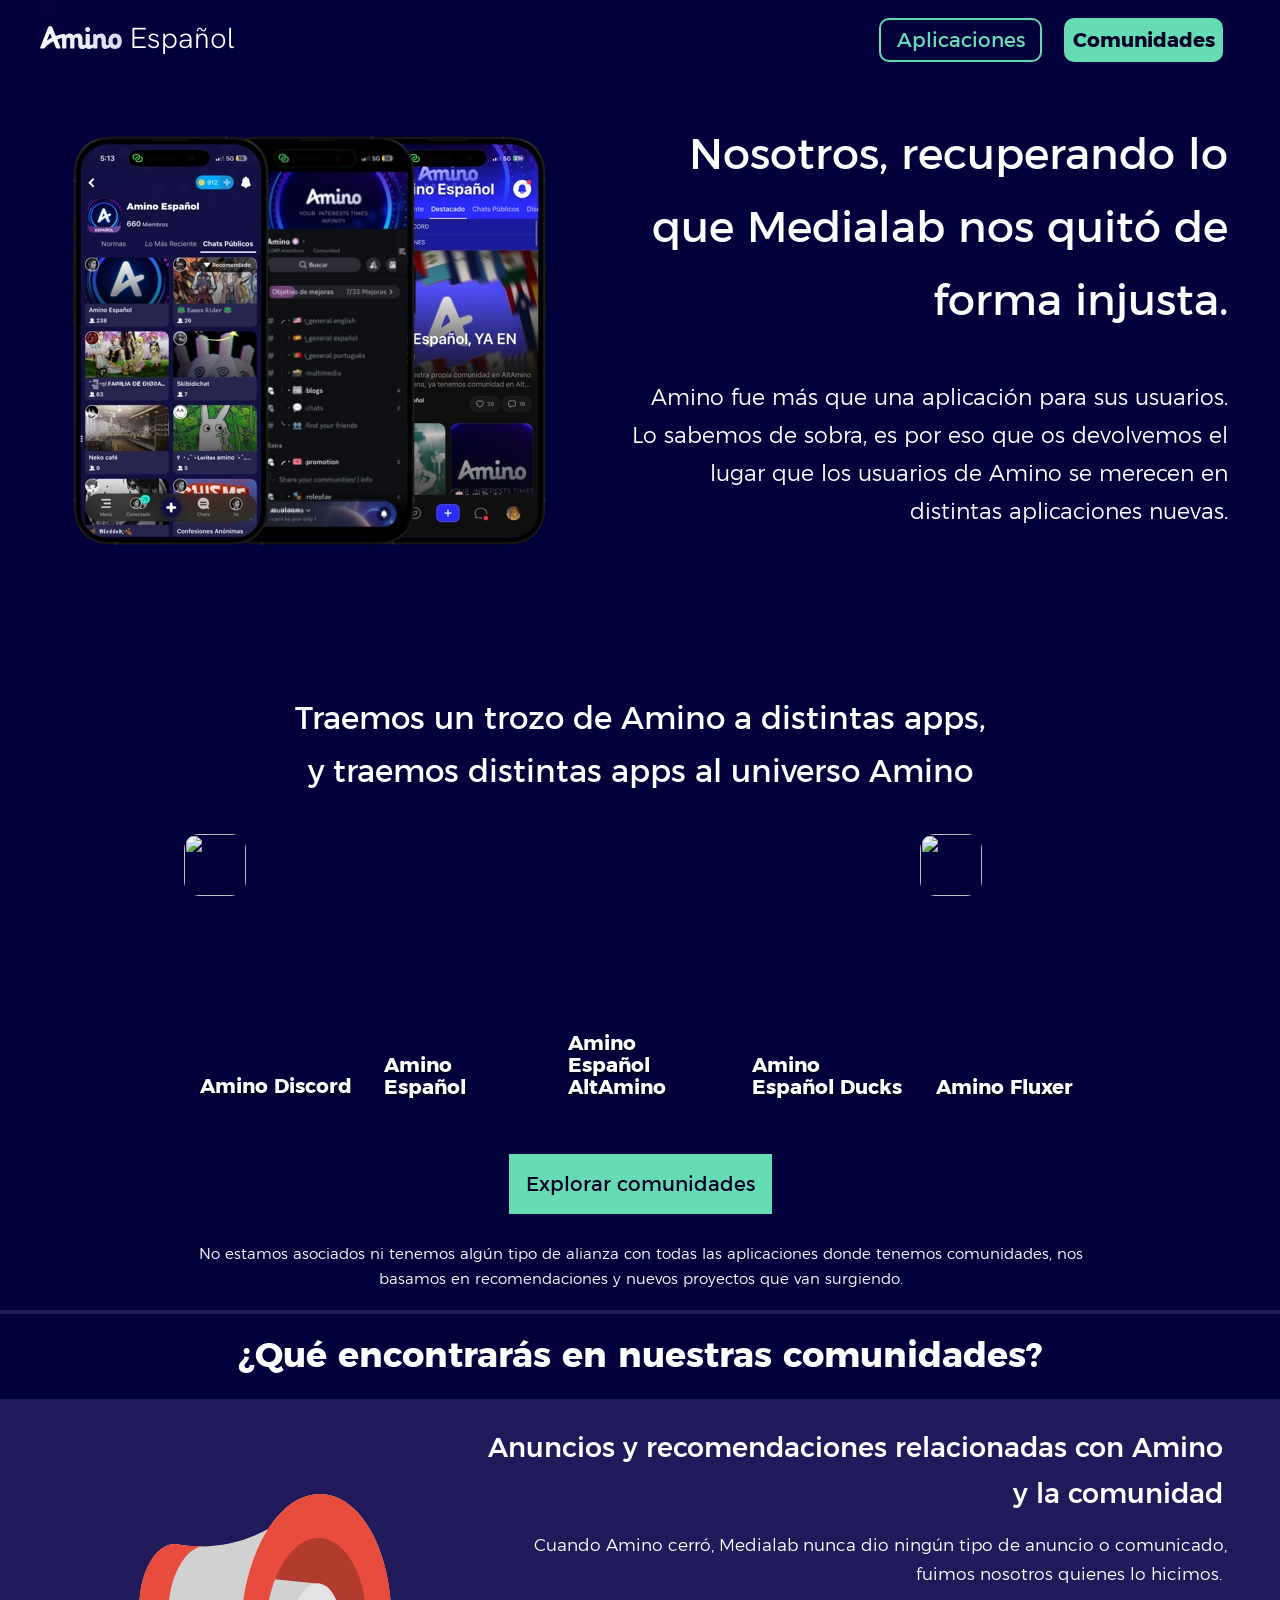
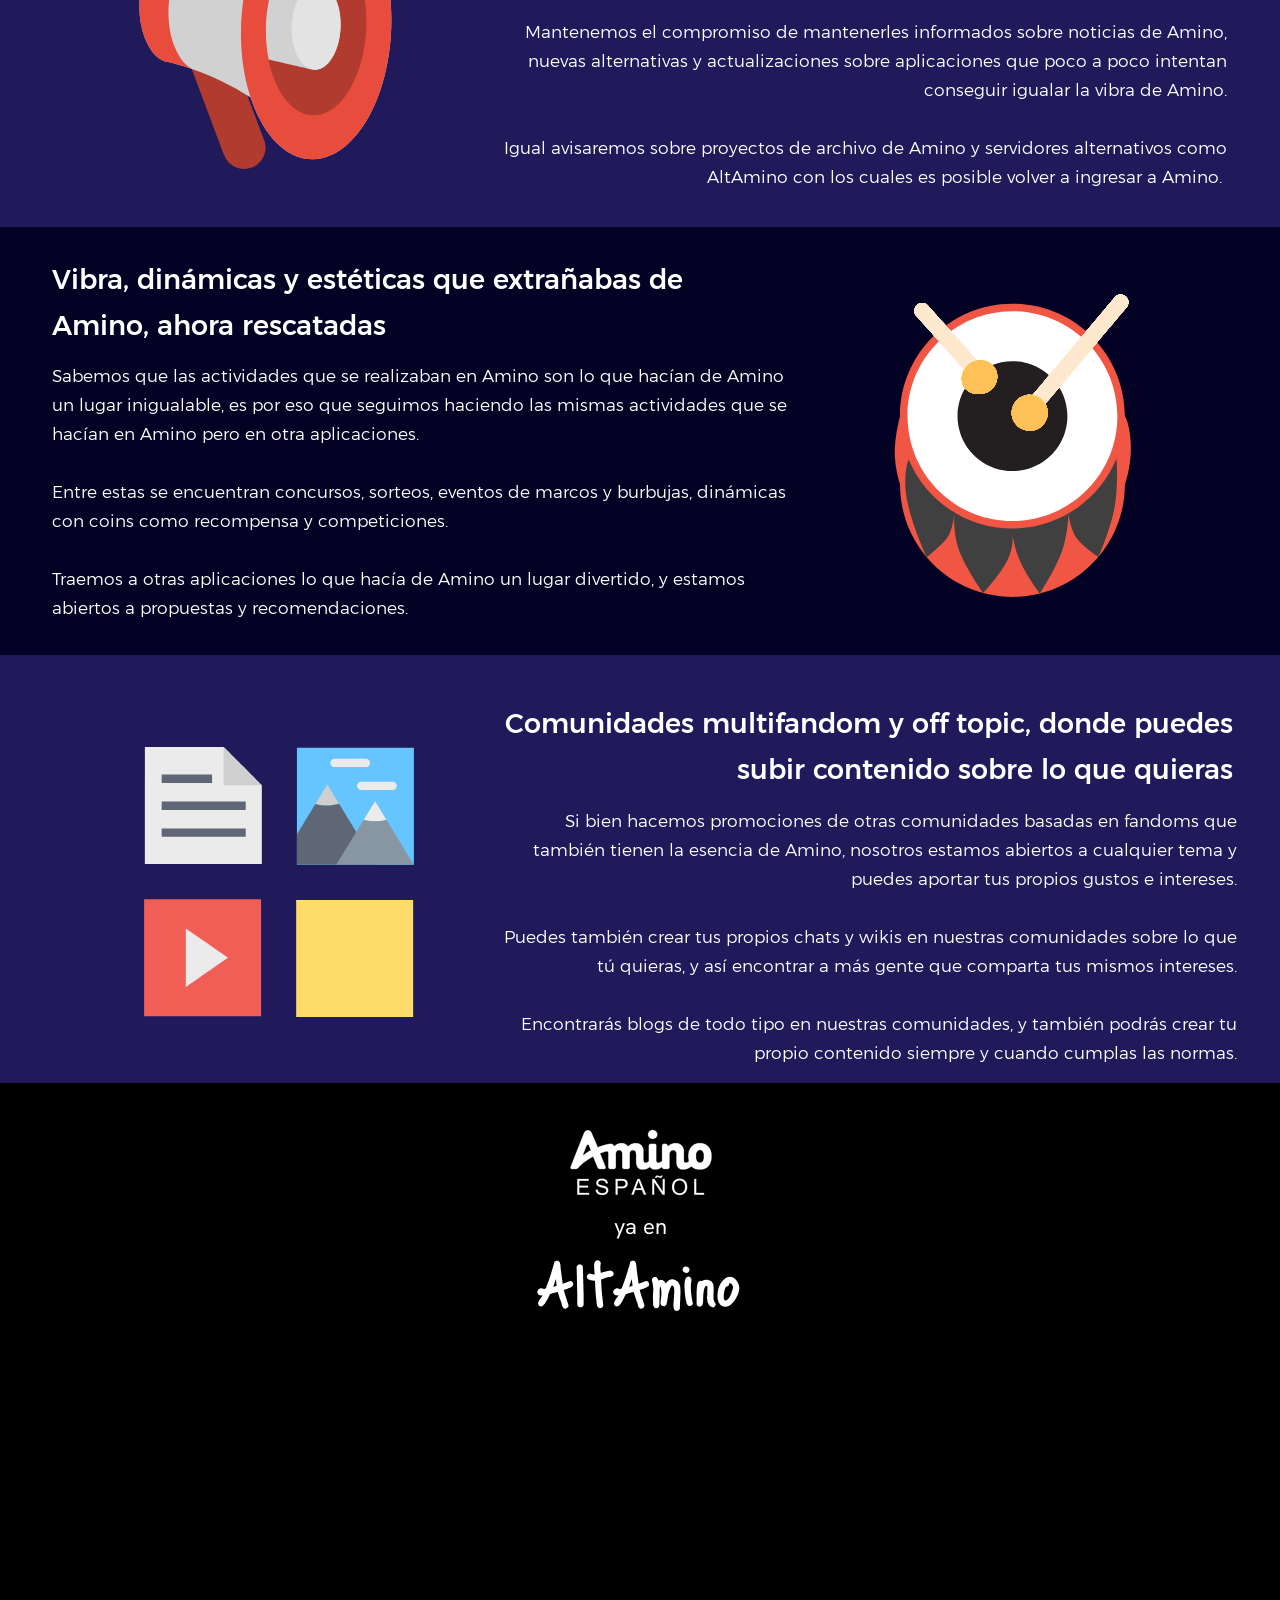
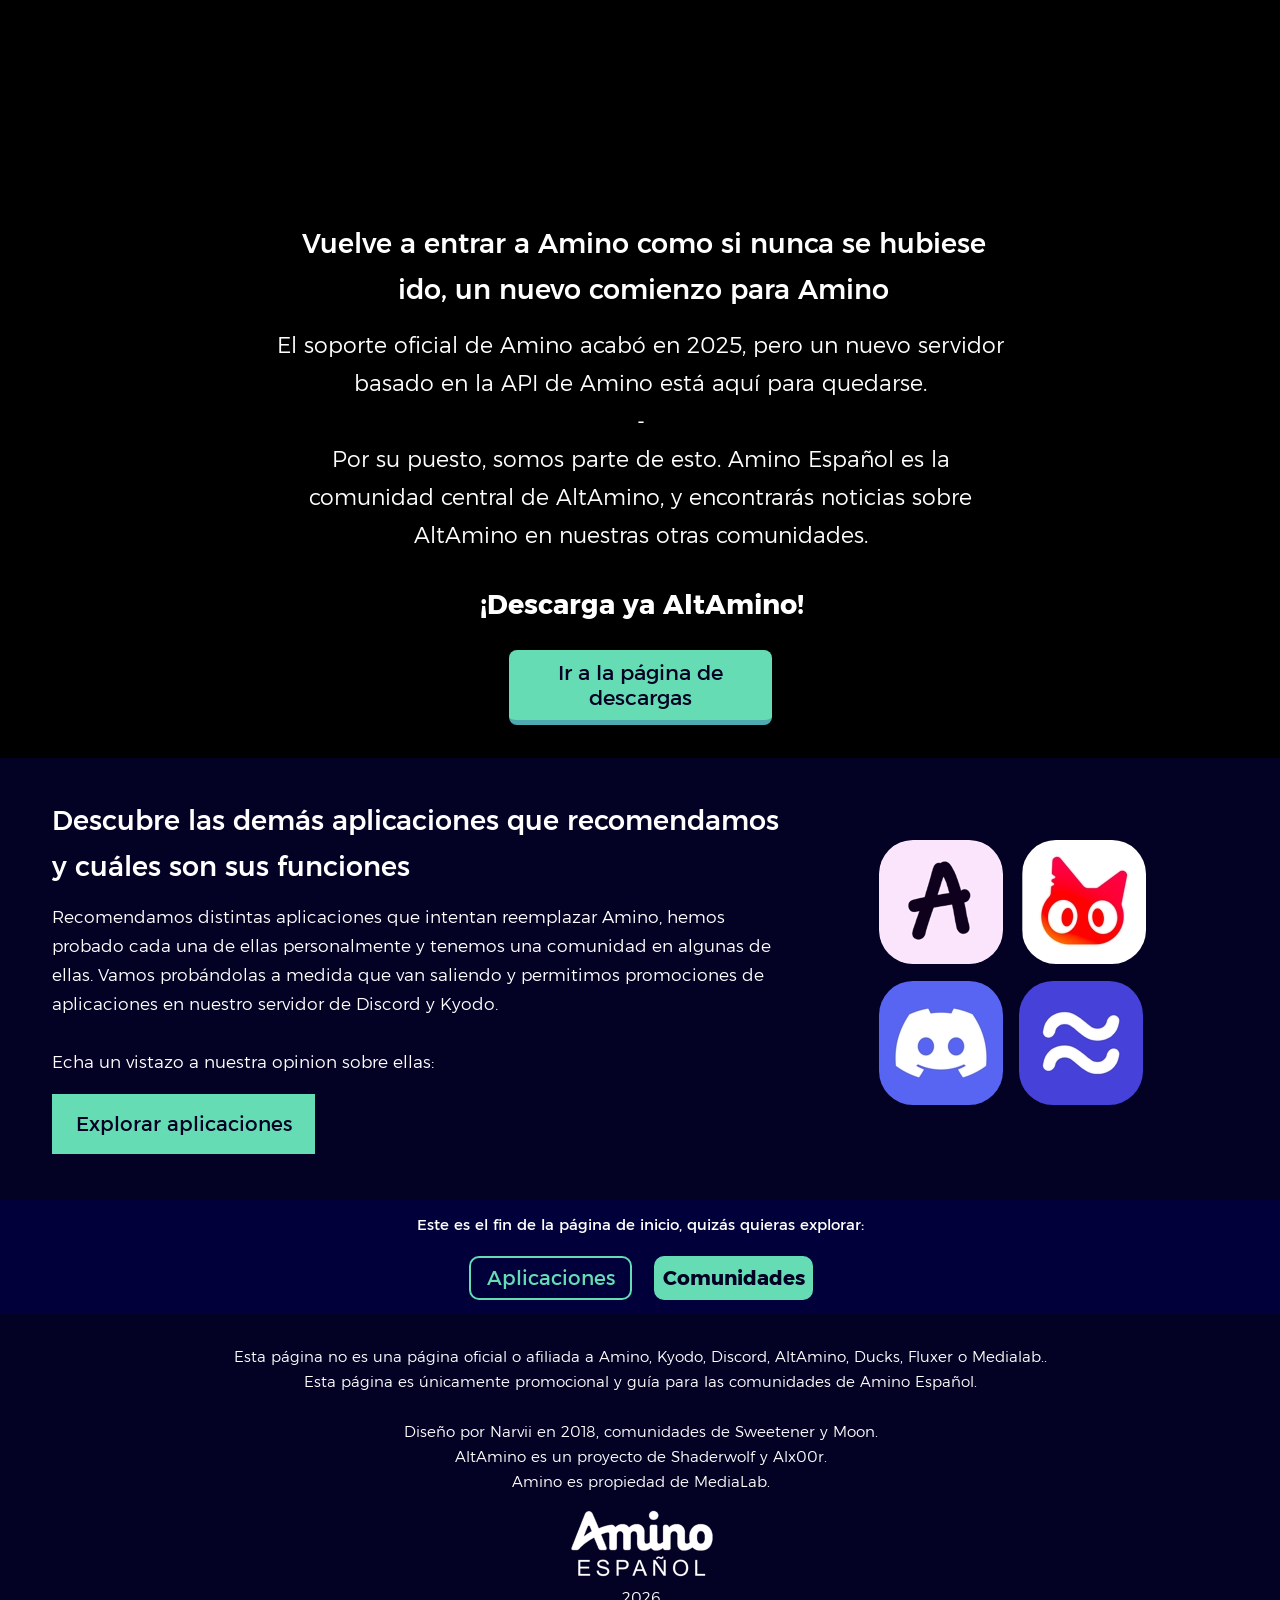
==== commit fabbea86: "ok" ====
--- a/index.html
+++ b/index.html
@@ -8,7 +8,7 @@
 <meta name="generator" content="sitely.app 6.2.1">
 <link rel="canonical" href="https://juanetemii.github.io/aminoes-web">
 <meta name="referrer" content="origin-when-cross-origin">
-<link rel="stylesheet" href="css/site.c1cc4a.css" type="text/css">
+<link rel="stylesheet" href="css/site.c29c8d.css" type="text/css">
 </head>
 <body style="--sw:0px" id="b1">
 <script>!function(){var t,e,n=document.body,r=("0"===n.style.getPropertyValue("--sw")&&n.style.setProperty("--sw","0px"),document.createElement("P")),i=(r.innerHTML="&nbsp;",r.style.cssText="position:fixed;visibility:hidden;font-size:100px;zoom:1",r.setAttribute("aria-hidden","true"),n.appendChild(r),t=r,function(){var e=Math.trunc(1e4/parseFloat(window.getComputedStyle(t).getPropertyValue("font-size")))/100;e!=n.style.getPropertyValue("--f")&&n.style.setProperty("--f",e)});"ResizeObserver"in window?new ResizeObserver(i).observe(r):"requestAnimationFrame"in window?(e=function(){i(),requestAnimationFrame(e)},requestAnimationFrame(e)):setInterval(i,100)}();</script>
@@ -262,7 +262,7 @@
 <div class="v2 ps40 s30">
 <div class="v2 ps2 s31">
 <div class="v5 ps41 s32 c1 z38">
-<p class="p2 f13">Espa&ntilde;ol</p>
+<p class="p2"><a href="#" class="f13">Espa&ntilde;ol</a></p>
 </div>
 <div class="v4 ps42 s33 c1 z39">
 <p class="p3"><a href="#" class="f14">Espa&ntilde;ol</a></p>
@@ -277,20 +277,10 @@
 <a href="#" class="a2"><svg viewBox="0 0 305 86" xmlns="http://www.w3.org/2000/svg" class="i8"><defs><linearGradient id="un1-1" x1="0" x2="100%" y1="100%" y2="100%"><stop offset="0%" stop-color="#FFF"/><stop offset="100%" stop-color="#D7D7EF"/></linearGradient></defs><path fill="url(#un1-1)" fill-rule="evenodd" d="M276.5 22c5.754 0 9.5-4.037 9.5-9s-3.947-9-9.5-9 -9.5 4.037-9.5 9 3.813 9 9.5 9Zm102.196 6.109c-14.459 0-24.608 11.16-24.608 28.318 0 4.254.417 8.09 1.32 11.578 -2.293 1.953-4.448 3.278-6.533 3.278 -3.128 0-4.519-1.883-4.519-5.859V47.08c0-11.369-6.881-18.971-17.517-18.971 -7.368 0-12.651 2.86-16.614 7.044 -.278-.488-.625-1.185-1.042-1.953 -1.112-2.022-2.642-3.487-5.561-3.487h-2.294c-2.503 0-3.962 1.744-3.962 4.743v32.572c-2.711 2.372-5.7 4.255-8.273 4.255 -3.128 0-4.518-1.953-4.518-5.859V34.456c0-3.07-1.182-4.743-4.032-4.743h-7.924c-2.503 0-3.962 1.744-3.962 4.743v33.48c-2.642 2.092-4.866 3.347-7.09 3.347 -3.129 0-4.519-1.883-4.519-5.859V47.08c0-11.369-6.048-18.971-16.683-18.971 -7.369 0-12.93 3.348-16.892 7.463 -2.85-4.464-7.438-7.394-14.041-7.394 -6.535 0-10.984 2.442-15.78 6.906 -2.016-4.255-4.796-5.301-7.994-5.301 -5.7 0-18.351 3.557-27.944 7.602 -4.31-11.09-10.844-26.155-12.86-30.898 -.417-.907-1.112-2.302-1.668-3.07C141.586 1.187 139.5 0 136.373 0c-2.78 0-4.727 1.186-6.186 2.86 -.765.906-1.669 2.371-2.155 3.557 -2.711 6.486-19.95 50.637-28.292 72.399 -1.32 3.418-1.043 5.65 2.224 5.65h8.759c2.572 0 3.545-1.116 6.117-3.837 9.384-10.043 20.715-17.855 31.142-23.226 4.24 10.393 8.48 21.064 9.315 23.226 1.251 3.139 2.85 3.837 5.77 3.837h8.48c3.267 0 3.823-2.232 2.71-5.092 -1.945-5.092-6.533-16.46-11.4-28.667 5.7-2.65 12.583-4.743 14.807-4.743 2.364 0 3.267 1.674 3.267 4.255v29.504c0 3.069 1.182 4.743 4.032 4.743h7.924c2.503 0 3.963-1.744 3.963-4.743V52.38c0-5.161 2.294-8.928 7.229-8.928 4.935 0 6.882 3.837 6.882 8.928v27.342c0 3.069 1.182 4.743 4.032 4.743h7.924c2.503 0 3.962-1.744 3.962-4.743V52.38c0-5.161 2.294-8.928 7.23-8.928 4.935 0 6.881 3.837 6.881 8.928v17.856c0 9.695 5.283 15.763 13.834 15.763 6.95 0 11.747-2.441 16.196-5.929 2.364 3.767 6.326 5.929 11.4 5.929 6.048 0 10.983-3.069 14.876-5.998 .07 2.86 1.32 4.464 4.032 4.464h7.924c2.503 0 3.963-1.744 3.963-4.743V52.38c0-5.161 2.78-8.928 7.715-8.928 4.936 0 7.3 3.837 7.3 8.928v17.856c0 9.695 5.282 15.763 13.832 15.763 7.23 0 13.903-3.348 18.56-7.184 4.032 4.603 9.94 7.184 17.935 7.184 17.239 0 25.442-11.509 25.442-29.504 .139-17.297-9.663-28.387-25.303-28.387ZM124 55c1.876-4.514 5.699-14.861 8.27-21.389 .904-2.361 1.599-3.611 3.197-3.611 1.668 0 2.433 1.944 3.128 3.611 1.112 2.639 2.293 6.25 3.405 9.167 -6.116 3.194-12.649 7.778-18 12.222Zm255 16c-6.264 0-9-5.807-9-14.588 0-8.02 3.384-13.412 9-13.412 5.904 0 9 5.462 9 13.412C388 65.331 385.696 71 379 71Z" transform="translate(-99 0)"/></svg></a>
 </div>
 <div class="v5 ps46 s37 c1 z43">
-<picture class="i2">
-<source srcset="images/2/ic_video_template-56.webp 2x" type="image/webp" media="(max-width:1199px)">
-<source srcset="images/ic_video_template-56.png 2x" media="(max-width:1199px)">
-<source srcset="[data-uri]" media="(min-width:1200px)">
-<img src="images/ic_video_template-56.png" class="i9">
-</picture>
+<a href="aplicaciones.html" class="a2"><picture class="i2"><source srcset="images/2/ic_video_template-56.webp 2x" type="image/webp" media="(max-width:1199px)"><source srcset="images/ic_video_template-56.png 2x" media="(max-width:1199px)"><source srcset="[data-uri]" media="(min-width:1200px)"><img src="images/ic_video_template-56.png" class="i9"></picture></a>
 </div>
 <div class="v5 ps47 s38 c1 z44">
-<picture class="i2">
-<source srcset="images/b/drawer_right_explore-50.webp 2x" type="image/webp" media="(max-width:1199px)">
-<source srcset="images/drawer_right_explore-50.png 2x" media="(max-width:1199px)">
-<source srcset="[data-uri]" media="(min-width:1200px)">
-<img src="images/drawer_right_explore-50.png" class="i10">
-</picture>
+<a href="comunidades.html" class="a2"><picture class="i2"><source srcset="images/b/drawer_right_explore-50.webp 2x" type="image/webp" media="(max-width:1199px)"><source srcset="images/drawer_right_explore-50.png 2x" media="(max-width:1199px)"><source srcset="[data-uri]" media="(min-width:1200px)"><img src="images/drawer_right_explore-50.png" class="i10"></picture></a>
 </div>
 </div>
 </div>
@@ -618,6 +608,6 @@
 <script>window.pctx="js/";</script>
 <script src="js/dotlottie.4bfd71.js"></script>
 <script src="js/slick.4bfd71.js"></script>
-<script src="js/index.c1cc4a.js"></script>
+<script src="js/index.c29c8d.js"></script>
 </body>
 </html>
--- a/css/site.c29c8d.css
+++ b/css/site.c29c8d.css
@@ -0,0 +1,55 @@
+body{--f:1;min-width:1200px}@media (max-width:1199px){body{min-width:320px}}html{font-family:sans-serif}body{font-size:0;margin:0;--z:1;zoom:var(--z)}audio,video{display:inline-block;vertical-align:baseline}video[controls]{zoom:calc(1/var(--z));transform:scale(var(--z));transform-origin:0 0}audio:not([controls]){display:none;height:0}[hidden],template{display:none}a{background:0 0}b,strong{font-weight:700}dfn{font-style:italic}h1,h2,h3,h4,h5,h6{font-size:1em;line-height:1;margin:0}img{border:0}svg:not(:root){overflow:hidden}button,input,optgroup,select,textarea{color:inherit;font:inherit;margin:0}button{overflow:visible;background:none;border:0;padding:0;text-align:inherit;align-items:initial;padding-block-start:0;padding-block-end:0;padding-inline-start:0}button,select{text-transform:none}button,html input[type=button],input[type=submit]{-webkit-appearance:button;cursor:pointer;box-sizing:border-box;white-space:normal;white-space-collapse:preserve}input[type=text],input[type=password],input[type=email],input[type=date],input[type=number],textarea{-webkit-appearance:none;appearance:none;box-sizing:border-box}button[disabled],html input[disabled]{cursor:default}button::-moz-focus-inner,input::-moz-focus-inner{border:0;padding:0}input{line-height:normal}input[type=checkbox],input[type=radio]{box-sizing:border-box;padding:0}input[type=number]::-webkit-inner-spin-button,input[type=number]::-webkit-outer-spin-button{height:auto}input[type=search]{-webkit-appearance:textfield;-moz-box-sizing:content-box;-webkit-box-sizing:content-box;box-sizing:content-box}input[type=search]::-webkit-search-cancel-button,input[type=search]::-webkit-search-decoration{-webkit-appearance:none}textarea{overflow:auto;box-sizing:border-box;border-color:#ddd}optgroup{font-weight:700}table{border-collapse:collapse;border-spacing:0}td,th{padding:0}blockquote{margin-block-start:0;margin-block-end:0;margin-inline-start:0;margin-inline-end:0}:-webkit-full-screen-ancestor:not(iframe){-webkit-clip-path:initial!important}
+body>div{font-size:0}p,span,h1,h2,h3,h4,h5,h6,a,li,button{margin:0;word-spacing:normal;word-wrap:break-word;-ms-word-wrap:break-word;pointer-events:auto;-ms-text-size-adjust:none !important;-moz-text-size-adjust:none !important;-webkit-text-size-adjust:none !important;text-size-adjust:none !important;max-height:10000000px}sup{font-size:inherit;vertical-align:baseline;position:relative;top:-0.4em}sub{font-size:inherit;vertical-align:baseline;position:relative;top:0.4em}ul{display:block;word-spacing:normal;word-wrap:break-word;line-break:normal;list-style-type:none;padding:0;margin:0;-moz-padding-start:0;-khtml-padding-start:0;-webkit-padding-start:0;-o-padding-start:0;-padding-start:0;-webkit-margin-before:0;-webkit-margin-after:0}li{display:block;white-space:normal}[data-marker]::before{content:attr(data-marker) ' ';-webkit-user-select:none;-khtml-user-select:none;-moz-user-select:none;-ms-user-select:none;-o-user-select:none;user-select:none;text-wrap:nowrap}li p, .slc{-webkit-touch-callout:none;-webkit-user-select:none;-khtml-user-select:none;-moz-user-select:none;-ms-user-select:none;-o-user-select:none;user-select:none}form{display:inline-block}a{text-decoration:inherit;color:inherit;-webkit-tap-highlight-color:rgba(0,0,0,0)}textarea{resize:none}.shm-l{float:left;clear:left}.shm-r{float:right;clear:right;shape-outside:content-box}.btf{display:none}.plyr{min-width:0 !important}html,body{-webkit-text-zoom:reset !important}.slick-slider{position:relative;display:block;box-sizing:border-box;-moz-box-sizing:border-box;-webkit-touch-callout:none;-webkit-user-select:none;-khtml-user-select:none;-moz-user-select:none;-webkit-tap-highlight-color:transparent;pointer-events:none}
+.slick-list{position:relative;display:block;margin:0;padding:0;border-left:var(--border-left);border-top:var(--border-top);border-right:var(--border-right);border-bottom:var(--border-bottom);border-radius:var(--rounding);box-shadow:var(--shadow)}
+@media (prefers-color-scheme: dark)
+{
+    .slick-list{border-left:var(--border-left-dark, var(--border-left));border-top:var(--border-top-dark, var(--border-top));border-right:var(--border-right-dark, var(--border-right));border-bottom:var(--border-bottom-dark, var(--border-bottom));box-shadow:var(--shadow-dark, var(--shadow))}
+}
+.slick-list:focus{outline:none}
+.slick-list .dragging{cursor:pointer}
+.slick-slider .slick-list,.slick-track,.slick-slide{-webkit-transform:translate(0,0);-moz-transform:translate(0,0);-ms-transform:translate(0,0);-o-transform:translate(0,0);transform:translate(0,0)}
+.slick-track{position:relative;height:100%;left:0;top:0;display:inline-block;zoom:1}
+.slick-track:before,.slick-track:after{content:"";display:table}
+.slick-track:after{clear:both}
+.slick-loading .slick-track{display:none}
+.slick-slide{position:static;float:left;height:100%;min-height:1px;display:none}
+.slick-active picture{pointer-events:auto}
+.slick-slide img{display:block}
+.slick-slide .slick-loading img{display:none}
+.slick-initialized .slick-slide{display:block}
+.slick-loading .slick-slide{display:none}
+.slick-vertical .slick-slide{display:block;height:auto;border:1px solid transparent}
+.slick-prev,.slick-next{position:absolute;display:block;line-height:0;font-size:0;cursor:pointer;background:transparent;color:transparent;top:50%;padding:0;border:none;outline:none}
+.slick-prev:hover,.slick-prev:focus,.slick-next:hover,.slick-next:focus{outline:none;opacity:1}
+.slick-prev .slick-disabled,.slick-next .slick-disabled{opacity:0.25}
+.slick-dots{position:absolute;list-style:none;display:block;text-align:center;padding:0;width:100%}
+.slick-dots li{position:relative;display:inline-block;padding:0;cursor:pointer}
+.slick-dots li button:hover,.slick-dots li button:focus{outline:none;opacity:1}
+.slick-dots li button{border:0;background:transparent;display:block;outline:none;line-height:0;font-size:0;color:transparent;padding:5px;cursor:pointer;color:black;opacity:0.25;pointer-events:auto}
+.slick-dots .slick-active button:active{opacity:1}
+.slick-dots .slick-active button{opacity:0.75}
+[dir="rtl"] .slick-slide{float:right}
+.slidex {display:none}
+.slider-nav .slick-list {overflow:hidden}
+.slider-nav button {pointer-events:auto}
+.slider-nav picture {cursor:pointer}
+@font-face{font-display:block;font-family:"Montserrat 3";src:url('Montserrat-Regular.woff2') format('woff2'),url('Montserrat-Regular.woff') format('woff');font-weight:400}@font-face{font-display:block;font-family:"Montserrat 2";src:url('Montserrat-Light.woff2') format('woff2'),url('Montserrat-Light.woff') format('woff');font-weight:300}@font-face{font-display:block;font-family:"Montserrat 6";src:url('Montserrat-Bold.woff2') format('woff2'),url('Montserrat-Bold.woff') format('woff');font-weight:700}@font-face{font-display:block;font-family:"Hanken Grotesk 2";src:url('HankenGrotesk_wght_.woff2') format('woff2'),url('HankenGrotesk_wght_.woff') format('woff');font-weight:300;font-style:normal}@font-face{font-display:block;font-family:"Hanken Grotesk 3";src:url('HankenGrotesk_wght_.woff2') format('woff2'),url('HankenGrotesk_wght_.woff') format('woff');font-weight:400}@font-face{font-display:block;font-family:"Montserrat 4";src:url('Montserrat-Medium.woff2') format('woff2'),url('Montserrat-Medium.woff') format('woff');font-weight:500}#b1{background-color:#01003b}.ps1{position:relative;margin-top:0}.v1{display:block;pointer-events:none}.s1{width:1200px;margin-left:auto;margin-right:auto;min-height:1306px}.v2{display:inline-block;vertical-align:top}.ps2{position:relative;margin-left:0;margin-top:0}.s2{min-width:1200px;width:1200px;min-height:1306px}.s3{min-width:1200px;width:1200px;min-height:1306px;line-height:0}.v3{display:inline-block;vertical-align:top;pointer-events:auto}.s4{min-width:1200px;width:1200px;height:807px}.z1{z-index:1}.wrapper1{zoom:calc(1 / var(--z, 1));font-size:15px;line-height:1.4;height:807px}.wrapper1 div, .wrapper1 p, .wrapper1 a{font-size:15px;line-height:1.4}.wrapper1 input{font-size:15px;line-height:1.4;margin:3px 2px 3px 2px}.ps3{position:relative;margin-left:146px;margin-top:-807px}.s5{min-width:262px;width:262px;min-height:680px;height:680px}.z2{z-index:14}.i1{position:absolute;left:0;width:262px;top:108px;height:465px;-webkit-border-radius:0;-moz-border-radius:0;border-radius:0;border:0}.i2{width:100%;height:100%;display:inline-block;-webkit-transform:translate3d(0,0,0)}.ps4{position:relative;margin-left:-131px;margin-top:-807px}.s6{min-width:262px;width:262px;min-height:680px;height:680px}.z3{z-index:13}.i3{position:absolute;left:0;width:262px;top:108px;height:465px;-webkit-border-radius:0;-moz-border-radius:0;border-radius:0;border:0}.ps5{position:relative;margin-left:-539px;margin-top:-740px}.s7{min-width:262px;width:262px;min-height:546px;height:546px}.z4{z-index:15}.i4{position:absolute;left:0;width:262px;top:41px;height:465px;-webkit-border-radius:0;-moz-border-radius:0;border-radius:0;border:0}.v4{display:inline-block;vertical-align:top;pointer-events:auto}.ps6{position:relative;margin-left:326px;margin-top:-690px}.s8{min-width:600px;width:600px;overflow:hidden;height:248px}.z5{z-index:12}.p1{text-indent:0;padding-bottom:0;padding-right:0;text-align:right}.f1{font-family:"Montserrat 3";font-size:43px;font-size:calc(43px * var(--f));line-height:1.699;font-weight:400;font-style:normal;text-decoration:none;text-transform:none;letter-spacing:normal;color:#fff;background-color:initial;text-shadow:none}.v5{display:none;pointer-events:auto}.ps7{position:relative;margin-left:338px;margin-top:-674px}.s9{min-width:600px;width:600px;overflow:hidden;height:248px}.z6{z-index:17}.p2{text-indent:0;padding-bottom:0;padding-right:0;text-align:center}.f2{font-family:"Montserrat 3";font-size:43px;font-size:calc(43px * var(--f));line-height:1.699;font-weight:400;font-style:normal;text-decoration:none;text-transform:none;letter-spacing:normal;color:#fff;background-color:initial;text-shadow:none}.ps8{position:relative;margin-left:588px;margin-top:-428px}.s10{min-width:600px;width:600px;overflow:hidden;height:180px}.z7{z-index:16}.f3{font-family:"Montserrat 2";font-size:22px;font-size:calc(22px * var(--f));line-height:1.728;font-weight:300;font-style:normal;text-decoration:none;text-transform:none;letter-spacing:normal;color:#fff;background-color:initial;text-shadow:none}.ps9{position:relative;margin-left:600px;margin-top:-416px}.s11{min-width:600px;width:600px;overflow:hidden;height:180px}.z8{z-index:18}.f4{font-family:"Montserrat 2";font-size:22px;font-size:calc(22px * var(--f));line-height:1.728;font-weight:300;font-style:normal;text-decoration:none;text-transform:none;letter-spacing:normal;color:#fff;background-color:initial;text-shadow:none}.ps10{position:relative;margin-left:0;margin-top:-115px}.s12{min-width:1200px;width:1200px;overflow:hidden;height:115px}.z9{z-index:19}.f5{font-family:"Montserrat 3";font-size:31px;font-size:calc(31px * var(--f));line-height:1.711;font-weight:400;font-style:normal;text-decoration:none;text-transform:none;letter-spacing:normal;color:#fff;background-color:initial;text-shadow:none}.ps11{position:relative;margin-left:0;margin-top:-115px}.s13{min-width:1200px;width:1200px;overflow:hidden;height:115px}.z10{z-index:36}.f6{font-family:"Montserrat 3";font-size:31px;font-size:calc(31px * var(--f));line-height:1.711;font-weight:400;font-style:normal;text-decoration:none;text-transform:none;letter-spacing:normal;color:#fff;background-color:initial;text-shadow:none}.v6{display:none}.ps12{position:relative;margin-left:49px;margin-top:1578px}.s14{min-width:1106px;width:1106px;min-height:195px}.z11{z-index:43}.ps13{position:relative;margin-left:-49px;margin-top:-1693px}.s15{min-width:1200px;width:1200px;overflow:hidden;height:115px}.z12{z-index:50}.f7{font-family:"Montserrat 6";font-size:31px;font-size:calc(31px * var(--f));line-height:1.711;font-weight:700;font-style:normal;text-decoration:none;text-transform:none;letter-spacing:normal;color:#fff;background-color:initial;text-shadow:none}.ps14{position:relative;margin-left:-49px;margin-top:-1693px}.z13{z-index:51}.ps15{position:relative;margin-left:-49px;margin-top:-1693px}.z14{z-index:52}.ps16{position:relative;margin-left:-49px;margin-top:-1693px}.z15{z-index:53}.ps17{position:relative;margin-left:-49px;margin-top:-1693px}.z16{z-index:54}.ps18{position:relative;margin-left:0;margin-top:0}.s16{min-width:1106px;width:1106px;min-height:195px}.s17{min-width:195px;width:195px;min-height:195px;height:195px}.i5{position:absolute;left:0;width:195px;top:0;height:195px;-webkit-border-radius:16px;-moz-border-radius:16px;border-radius:16px;border:0}.ps19{position:relative;margin-left:30px;margin-top:0}.ps20{position:relative;margin-left:37px;margin-top:0}.ps21{position:relative;margin-left:34px;margin-top:0}.ps22{position:relative;margin-left:0;margin-top:-115px}.s18{min-width:1200px;width:1200px;overflow:hidden;height:115px}.z17{z-index:55}.f8{font-family:"Montserrat 2";font-size:15px;font-size:calc(15px * var(--f));line-height:1.668;font-weight:300;font-style:normal;text-decoration:none;text-transform:none;letter-spacing:normal;color:#fff;background-color:initial;text-shadow:none}.ps23{position:relative;margin-left:0;margin-top:-115px}.s19{min-width:1200px;width:1200px;overflow:hidden;height:115px}.z18{z-index:56}.f9{font-family:"Montserrat 6";font-size:31px;font-size:calc(31px * var(--f));line-height:1.711;font-weight:700;font-style:normal;text-decoration:none;text-transform:none;letter-spacing:normal;color:#fff;background-color:initial;text-shadow:none}.v7{display:inline-block;vertical-align:top}.ps24{position:relative;margin-left:144px;margin-top:27px}.s20{min-width:913px;width:913px;min-height:272px}.z19{z-index:20}.ps25{position:relative;margin-left:0;margin-top:0}.s21{min-width:62px;width:62px;min-height:62px;height:62px}.z20{z-index:28}.i6{position:absolute;left:0;width:62px;top:0;height:62px;-webkit-border-radius:15px;-moz-border-radius:15px;border-radius:15px;border:0}.ps26{position:relative;margin-left:122px;margin-top:0}.z21{z-index:26}.ps27{position:relative;margin-left:122px;margin-top:0}.z22{z-index:22}.z23{z-index:24}.z24{z-index:30}.ps28{position:relative;margin-left:8px;margin-top:-56px}.s22{min-width:169px;width:169px;min-height:266px;height:266px}.z25{z-index:27}.i7{position:absolute;left:0;width:169px;top:0;height:266px;-webkit-border-radius:14px;-moz-border-radius:14px;border-radius:14px;border:0}.ps29{position:relative;margin-left:15px;margin-top:-56px}.z26{z-index:25}.z27{z-index:21}.z28{z-index:23}.z29{z-index:29}.ps30{position:relative;margin-left:384px;margin-top:-74px}.s23{min-width:154px;width:154px;overflow:hidden;height:66px}.z30{z-index:31}.p3{text-indent:0;padding-bottom:0;padding-right:0;text-align:left}.f10{font-family:"Montserrat 6";font-size:20px;font-size:calc(20px * var(--f));line-height:1.101;font-weight:700;font-style:normal;text-decoration:none;text-transform:none;letter-spacing:normal;color:#fff;background-color:initial;text-shadow:0 2px 3px rgba(0,0,0,0.7)}.ps31{position:relative;margin-left:-338px;margin-top:-52px}.s24{min-width:154px;width:154px;overflow:hidden;height:44px}.z31{z-index:32}.ps32{position:relative;margin-left:214px;margin-top:-52px}.z32{z-index:33}.ps33{position:relative;margin-left:-706px;margin-top:-31px}.s25{min-width:154px;width:154px;overflow:hidden;height:23px}.z33{z-index:34}.ps34{position:relative;margin-left:582px;margin-top:-30px}.z34{z-index:35}.v8{display:inline-block;vertical-align:top;pointer-events:auto;outline:0}.ps35{position:relative;margin-left:469px;margin-top:48px}.s26{min-width:263px;height:60px;box-sizing:border-box;width:263px;padding-right:0}.c2{-webkit-user-select:none;-moz-user-select:none;user-select:none;color:#030224;-webkit-border-radius:0;-moz-border-radius:0;border-radius:0;background-color:#66dcb5;transition:color 0.2s, border-color 0.2s, background-color 0.2s;transition-timing-function:linear}.z35{z-index:58}.f11{width:100%;max-height:100%;overflow:hidden;z-index:1;font-family:"Montserrat 3";font-size:20px;font-size:calc(20px * var(--f));line-height:1.201;font-weight:400;font-style:normal;text-decoration:none;text-transform:none;letter-spacing:normal;text-shadow:none;text-indent:0;padding-right:0;text-align:center;cursor:pointer;padding-top:18px;padding-bottom:18px}.ps36{position:relative;margin-left:148px;margin-top:27px}.s27{min-width:905px;width:905px;overflow:hidden;height:65px}.z36{z-index:37}.f12{font-family:"Montserrat 2";font-size:15px;font-size:calc(15px * var(--f));line-height:1.668;font-weight:300;font-style:normal;text-decoration:none;text-transform:none;letter-spacing:normal;color:#fff;background-color:initial;text-shadow:none}.v9{display:block}.ps37{position:relative;margin-top:-1306px}.s28{width:100%;min-width:1200px;min-height:79px;padding-bottom:0}.c3{border:0;-webkit-border-radius:0;-moz-border-radius:0;border-radius:0;background-color:transparent}.z37{z-index:4}.ps38{display:inline-block;width:0;height:0}.ps39{position:relative;margin-top:12px}.s29{width:1200px;margin-left:auto;margin-right:auto;min-height:59px}.ps40{position:relative;margin-left:0;margin-top:0}.s30{min-width:1183px;width:1183px;min-height:59px}.s31{min-width:1183px;width:1183px;min-height:59px;line-height:0}.ps41{position:relative;margin-left:0;margin-top:-12px}.s32{min-width:1200px;width:1200px;overflow:hidden;height:79px}.z38{z-index:9}.f13{font-family:"Hanken Grotesk 2";font-size:45px;font-size:calc(45px * var(--f));line-height:1.823;font-weight:300;font-style:normal;text-decoration:underline;text-transform:none;letter-spacing:normal;color:#030224;background-color:initial;text-shadow:none}.ps42{position:relative;margin-left:90px;margin-top:0}.s33{min-width:600px;width:600px;overflow:hidden;height:59px}.z39{z-index:5}.f14{font-family:"Hanken Grotesk 2";font-size:29px;font-size:calc(29px * var(--f));line-height:1.829;font-weight:300;font-style:normal;text-decoration:none;text-transform:none;letter-spacing:normal;color:#fff;background-color:initial;text-shadow:none}.v10{display:inline-block;vertical-align:top;pointer-events:auto;outline:0}.ps43{position:relative;margin-left:334px;margin-top:6px}.s34{min-width:159px;height:44px;box-sizing:border-box;width:159px;padding-right:0}.c4{-webkit-user-select:none;-moz-user-select:none;user-select:none;color:#030224;-webkit-border-radius:10px;-moz-border-radius:10px;border-radius:10px;background-color:#66dcb5;transition:color 0.2s, border-color 0.2s, background-color 0.2s;transition-timing-function:linear}.z40{z-index:6}.a1{display:inline-block;width:100%;z-index:1}.f15{font-family:"Montserrat 6";font-size:20px;font-size:calc(20px * var(--f));line-height:1.201;font-weight:700;font-style:normal;text-decoration:none;text-transform:none;letter-spacing:normal;text-shadow:none;text-indent:0;padding-right:0;text-align:center;cursor:pointer;padding-top:10px;padding-bottom:10px}.ps44{position:relative;margin-left:839px;margin-top:-53px}.s35{min-width:163px;height:44px;box-sizing:border-box;width:159px;padding-right:0}.c5{-webkit-user-select:none;-moz-user-select:none;user-select:none;color:#66dcb5;border:2px solid #66dcb5;-webkit-border-radius:10px;-moz-border-radius:10px;border-radius:10px;background-color:transparent;transition:color 0.2s, border-color 0.2s, background-color 0.2s;transition-timing-function:linear}.z41{z-index:7}.f16{font-family:"Montserrat 3";font-size:20px;font-size:calc(20px * var(--f));line-height:1.201;font-weight:400;font-style:normal;text-decoration:none;text-transform:none;letter-spacing:normal;text-shadow:none;text-indent:0;padding-right:0;text-align:center;cursor:pointer;padding-top:8px;padding-bottom:8px}.ps45{position:relative;margin-left:-1002px;margin-top:-50px}.s36{min-width:82px;width:82px;min-height:33px;height:33px}.z42{z-index:8}.a2{display:block}.i8{position:absolute;left:0;min-width:82px;max-width:82px;min-height:23px;max-height:23px;top:5px}.ps46{position:relative;margin-left:-872px;margin-top:-46px}.s37{min-width:32px;width:32px;min-height:30px;height:30px}.z43{z-index:10}.i9{position:absolute;left:1px;width:30px;top:0;height:30px;-webkit-border-radius:0;-moz-border-radius:0;border-radius:0;border:0}.ps47{position:relative;margin-left:44px;margin-top:-43px}.s38{min-width:27px;width:27px;min-height:27px;height:27px}.z44{z-index:11}.i10{position:absolute;left:0;width:27px;top:0;height:27px;-webkit-border-radius:0;-moz-border-radius:0;border-radius:0;border:0}.v11{display:inline-block;vertical-align:top;pointer-events:none}.ps48{position:relative;margin-top:2604px}.s39{width:100%;min-width:1200px;min-height:1275px}.z45{z-index:84}.ps49{position:relative;margin-top:-2683px}.v12{display:none}.s40{width:1200px;margin-left:auto;margin-right:auto;min-height:1px}.s41{min-width:1200px;width:1200px;min-height:1530px}.z46{z-index:95}.s42{display:block;height:1530px;width:100%;overflow:hidden}.s43{width:auto;height:100%;padding:0px 169px 0px 169px;background-color:rgb(0,0,0)}.un2 .slider{height:1530px}.un2 .slick-prev,.un2 .slick-next{opacity:0.75;height:20px;width:20px;margin-top:-10px;pointer-events:auto;color:#808080}
+.un2 .slick-prev{left:-25px}
+.un2 .slick-next{right:-25px}
+.un2 .slider-for{margin-bottom:0px}
+.un2 .slider-nav{margin-bottom:0px}
+.un2 .slider-nav picture{border:solid 0px transparent;margin:auto}
+.un2 .slider-nav .slick-center picture{border-color:transparent}
+.un2 .slick-dots{bottom:0px}
+.un2 .slick-dots li{height:20px;width:20px;margin:0 5px}
+.un2 .slick-dots li button{height:20px;width:20px}
+.un2 .slick-dots li button:before{width:20px;height:20px}
+.un2 .slick-dots button{color:#808080}
+[dir="rtl"] .un2 .slick-next{right:auto;left:{{arrowdistance}}px}
+[dir="rtl"] .un2 .slick-prev{right:{{arrowdistance}}px;left:auto}
+@media (prefers-color-scheme: dark) {
+    .un2 .slick-prev,.un2 .slick-next{{{arrowcolordark}}}
+    .un2 .slider-nav .slick-center picture{{{selthumbnailcolordark}}}
+    .un2 .slick-dots button{{{dotscolordark}}}
+}
+.ps50{position:relative;margin-top:0}.c6{border:0;-webkit-border-radius:0;-moz-border-radius:0;border-radius:0;background-color:#000}.z47{z-index:85}.ps51{position:relative;margin-top:36px}.s44{width:1200px;margin-left:auto;margin-right:auto;min-height:1206px}.ps52{position:relative;margin-left:300px;margin-top:0}.s45{min-width:600px;width:600px;min-height:131px}.s46{min-width:600px;width:600px;min-height:131px;line-height:0}.ps53{position:relative;margin-left:181px;margin-top:0}.s47{min-width:240px;width:240px;min-height:93px;height:93px}.z48{z-index:86}.i11{position:absolute;left:31px;width:178px;top:0;height:93px;-webkit-border-radius:0;-moz-border-radius:0;border-radius:0;border:0}.ps54{position:relative;margin-left:0;margin-top:-5px}.s48{min-width:600px;width:600px;overflow:hidden;height:43px}.z49{z-index:87}.f17{font-family:"Hanken Grotesk 3";font-size:22px;font-size:calc(22px * var(--f));line-height:1.819;font-weight:400;font-style:normal;text-decoration:none;text-transform:none;letter-spacing:normal;color:#fff;background-color:initial;text-shadow:none}.ps55{position:relative;margin-left:-415px;margin-top:131px}.s49{min-width:230px;width:230px;min-height:65px;height:65px}.z50{z-index:88}.i12{position:absolute;left:0;width:230px;top:0;height:65px;-webkit-border-radius:0;-moz-border-radius:0;border-radius:0;border:0}.ps56{position:relative;margin-left:114px;margin-top:31px}.s50{min-width:973px;width:973px;min-height:441px}.z51{z-index:89}.ps57{position:relative;margin-left:0;margin-top:8px}.s51{min-width:244px;width:244px;min-height:433px;height:433px}.z52{z-index:93}.i13{position:absolute;left:0;width:244px;top:0;height:433px;-webkit-border-radius:0;-moz-border-radius:0;border-radius:0;border:0}.ps58{position:relative;margin-left:-9px;margin-top:6px}.s52{min-width:245px;width:245px;min-height:435px;height:435px}.z53{z-index:92}.i14{position:absolute;left:0;width:245px;top:0;height:435px;-webkit-border-radius:0;-moz-border-radius:0;border-radius:0;border:0}.ps59{position:relative;margin-left:-3px;margin-top:0}.s53{min-width:248px;width:248px;min-height:441px;height:441px}.z54{z-index:91}.i15{position:absolute;left:0;width:248px;top:1px;height:440px;-webkit-border-radius:0;-moz-border-radius:0;border-radius:0;border:0}.ps60{position:relative;margin-left:236px;margin-top:34px}.s54{min-width:735px;width:735px;overflow:hidden;height:106px}.z55{z-index:96}.p4{text-indent:0;padding-bottom:0;padding-right:0;text-align:center}.f18{font-family:"Montserrat 4";font-size:27px;font-size:calc(27px * var(--f));line-height:1.705;font-weight:500;font-style:normal;text-decoration:none;text-transform:none;letter-spacing:normal;color:#fff;background-color:initial;text-shadow:none}.ps61{position:relative;margin-left:233px;margin-top:0}.s55{min-width:735px;width:735px;overflow:hidden;height:228px}.z56{z-index:97}.f19{font-family:"Montserrat 2";font-size:22px;font-size:calc(22px * var(--f));line-height:1.728;font-weight:300;font-style:normal;text-decoration:none;text-transform:none;letter-spacing:normal;color:#fff;background-color:initial;text-shadow:none}.ps62{position:relative;margin-left:234px;margin-top:27px}.s56{min-width:735px;width:735px;overflow:hidden;height:60px}.z57{z-index:98}.f20{font-family:"Montserrat 6";font-size:27px;font-size:calc(27px * var(--f));line-height:1.705;font-weight:700;font-style:normal;text-decoration:none;text-transform:none;letter-spacing:normal;color:#fff;background-color:initial;text-shadow:none}.ps63{position:relative;margin-left:469px;margin-top:8px}.s57{min-width:263px;height:75px;box-sizing:border-box;width:263px;padding-right:0}.c7{-webkit-user-select:none;-moz-user-select:none;user-select:none;color:#030224;border-top:0 solid rgba(0,0,0,0);border-right:0 solid rgba(0,0,0,0);border-bottom:5px solid #4eaab0;border-left:0 solid rgba(0,0,0,0);-webkit-border-radius:8px;-moz-border-radius:8px;border-radius:8px;background-color:#66dcb5;transition:color 0.2s, border-color 0.2s, background-color 0.2s;transition-timing-function:linear}.z58{z-index:94}.f21{font-family:"Montserrat 3";font-size:21px;font-size:calc(21px * var(--f));line-height:1.191;font-weight:400;font-style:normal;text-decoration:none;text-transform:none;letter-spacing:normal;text-shadow:none;text-indent:0;padding-right:0;text-align:center;cursor:pointer;padding-top:10px;padding-bottom:10px}.ps64{position:relative;margin-top:-2648px}.s58{width:100%;min-width:1200px;min-height:4px}.c8{border:0;-webkit-border-radius:0;-moz-border-radius:0;border-radius:0;background-color:#20195a}.z59{z-index:59}.ps65{position:relative;margin-top:-2633px}.v13{display:block;pointer-events:none}.s59{width:1200px;margin-left:auto;margin-right:auto;min-height:63px}.s60{min-width:1200px;width:1200px;overflow:hidden;height:63px}.z60{z-index:57}.f22{font-family:"Montserrat 6";font-size:35px;font-size:calc(35px * var(--f));line-height:1.687;font-weight:700;font-style:normal;text-decoration:none;text-transform:none;letter-spacing:normal;color:#fff;background-color:initial;text-shadow:none}.ps66{position:relative;margin-top:11px}.s61{width:100%;min-width:1200px;min-height:428px}.z61{z-index:62}.z62{z-index:69}.ps67{position:relative;margin-top:25px}.s62{width:1200px;margin-left:auto;margin-right:auto;min-height:386px}.ps68{position:relative;margin-left:49px;margin-top:0}.s63{min-width:1138px;width:1138px;min-height:386px}.ps69{position:relative;margin-left:0;margin-top:0}.s64{min-width:377px;width:377px;min-height:386px;height:386px}.z63{z-index:72}.i16{position:absolute;left:0;min-width:377px;max-width:377px;min-height:377px;max-height:377px;top:4px}.ps70{position:relative;margin-left:22px;margin-top:1px}.s65{min-width:735px;width:735px;overflow:hidden;height:106px}.z64{z-index:70}.p5{text-indent:0;padding-bottom:0;padding-right:0;text-align:right}.ps71{position:relative;margin-left:403px;margin-top:-279px}.s66{min-width:735px;width:735px;overflow:hidden;height:266px}.z65{z-index:71}.f23{font-family:"Montserrat 2";font-size:17px;font-size:calc(17px * var(--f));line-height:1.707;font-weight:300;font-style:normal;text-decoration:none;text-transform:none;letter-spacing:normal;color:#fff;background-color:initial;text-shadow:none}.ps72{position:relative;margin-top:0}.s67{width:100%;min-width:1200px;min-height:428px}.z66{z-index:73}.c9{border:0;-webkit-border-radius:0;-moz-border-radius:0;border-radius:0;background-color:#030224}.z67{z-index:74}.ps73{position:relative;margin-top:25px}.s68{width:1200px;margin-left:auto;margin-right:auto;min-height:378px}.ps74{position:relative;margin-left:12px;margin-top:0}.s69{min-width:1158px;width:1158px;min-height:378px}.z68{z-index:75}.ps75{position:relative;margin-left:0;margin-top:5px}.s70{min-width:735px;width:735px;min-height:371px;line-height:0}.s71{min-width:735px;width:735px;overflow:hidden;height:106px}.z69{z-index:76}.ps76{position:relative;margin-left:0;margin-top:-1px}.s72{min-width:735px;width:735px;overflow:hidden;height:266px}.z70{z-index:77}.f24{font-family:"Montserrat 2";font-size:17px;font-size:calc(17px * var(--f));line-height:1.707;font-weight:300;font-style:normal;text-decoration:none;text-transform:none;letter-spacing:normal;color:#fff;background-color:initial;text-shadow:none}.ps77{position:relative;margin-left:28px;margin-top:0}.s73{min-width:395px;width:395px;min-height:378px;height:378px}.i17{position:absolute;left:9px;min-width:378px;max-width:378px;min-height:378px;max-height:378px;top:0}.ps78{position:relative;margin-top:108px}.v14{display:none;pointer-events:none}.s74{width:1200px;margin-left:auto;margin-right:auto;min-height:1px}.ps79{position:relative;margin-left:349px;margin-top:0}.s75{min-width:510px;width:510px;min-height:53px}.z71{z-index:38}.s76{min-width:86px;width:86px;min-height:53px;height:53px}.i18{position:absolute;left:17px;min-width:52px;max-width:52px;min-height:53px;max-height:53px;top:0;color:rgba(250,250,250,0.5)}.ps80{position:relative;margin-left:56px;margin-top:0}.ps81{position:relative;margin-left:57px;margin-top:0}.ps82{position:relative;margin-left:53px;margin-top:0}.ps83{position:relative;margin-top:0}.s77{width:100%;min-width:1200px;min-height:428px}.z72{z-index:79}.z73{z-index:80}.ps84{position:relative;margin-top:36px}.s78{width:1200px;margin-left:auto;margin-right:auto;min-height:382px}.ps85{position:relative;margin-left:29px;margin-top:0}.s79{min-width:1168px;width:1168px;min-height:382px}.ps86{position:relative;margin-left:0;margin-top:0}.s80{min-width:419px;width:419px;min-height:382px;height:382px}.z74{z-index:83}.i19{position:absolute;left:19px;min-width:382px;max-width:382px;min-height:382px;max-height:382px;top:0}.ps87{position:relative;margin-left:10px;margin-top:10px}.s81{min-width:735px;width:735px;overflow:hidden;height:106px}.z75{z-index:82}.ps88{position:relative;margin-left:433px;margin-top:-266px}.s82{min-width:735px;width:735px;overflow:hidden;height:266px}.z76{z-index:81}.ps89{position:relative;margin-top:-393px}.s83{width:1200px;margin-left:auto;margin-right:auto;min-height:378px}.ps90{position:relative;margin-left:48px;margin-top:0}.s84{min-width:1139px;width:1139px;min-height:378px}.ps91{position:relative;margin-left:0;margin-top:0}.s85{min-width:378px;width:378px;min-height:378px}.z77{z-index:68}.lt1{width:100%;height:378px}.ps92{position:relative;margin-left:22px;margin-top:1px}.s86{min-width:735px;width:735px;overflow:hidden;height:106px}.z78{z-index:61}.f25{font-family:"Montserrat 4";font-size:27px;font-size:calc(27px * var(--f));line-height:1.705;font-weight:500;font-style:normal;text-decoration:none;text-transform:none;letter-spacing:normal;color:#fff;background-color:initial;text-shadow:none}.ps93{position:relative;margin-left:404px;margin-top:-271px}.s87{min-width:735px;width:735px;overflow:hidden;height:266px}.z79{z-index:60}.f26{font-family:"Montserrat 2";font-size:17px;font-size:calc(17px * var(--f));line-height:1.707;font-weight:300;font-style:normal;text-decoration:none;text-transform:none;letter-spacing:normal;color:#fff;background-color:initial;text-shadow:none}.ps94{position:relative;margin-top:1290px}.s88{width:100%;min-width:1200px;min-height:442px}.z80{z-index:100}.ps95{position:relative;margin-top:40px}.s89{width:1200px;margin-left:auto;margin-right:auto;min-height:356px}.ps96{position:relative;margin-left:12px;margin-top:0}.s90{min-width:1094px;width:1094px;min-height:356px}.s91{min-width:735px;width:735px;min-height:356px;line-height:0}.ps97{position:relative;margin-left:0;margin-top:0}.s92{min-width:735px;width:735px;overflow:hidden;height:106px}.z81{z-index:102}.s93{min-width:735px;width:735px;overflow:hidden;height:179px}.z82{z-index:101}.ps98{position:relative;margin-left:0;margin-top:12px}.z83{z-index:108}.ps99{position:relative;margin-left:92px;margin-top:42px}.s94{min-width:267px;width:267px;min-height:265px}.z84{z-index:103}.s95{min-width:267px;width:267px;min-height:124px}.s96{min-width:124px;width:124px;min-height:124px;height:124px}.i20{position:absolute;left:0;width:124px;top:0;height:124px;-webkit-border-radius:34px;-moz-border-radius:34px;border-radius:34px;border:0}.ps100{position:relative;margin-left:19px;margin-top:0}.ps101{position:relative;margin-left:0;margin-top:17px}.s97{min-width:264px;width:264px;min-height:124px}.ps102{position:relative;margin-left:16px;margin-top:0}.ps103{position:relative;margin-top:12px}.s98{width:1200px;margin-left:auto;margin-right:auto;height:88px}.ps104{position:relative;margin-left:300px;margin-top:0}.s99{min-width:600px;width:600px;min-height:88px}.s100{min-width:600px;width:600px;overflow:hidden;height:34px}.z85{z-index:110}.f27{font-family:"Montserrat 3";font-size:15px;font-size:calc(15px * var(--f));line-height:1.668;font-weight:400;font-style:normal;text-decoration:none;text-transform:none;letter-spacing:normal;color:#fff;background-color:initial;text-shadow:none}.ps105{position:relative;margin-left:129px;margin-top:10px}.s101{min-width:344px;width:344px;min-height:44px}.z86{z-index:111}.ps106{position:relative;margin-left:0;margin-top:0}.s102{min-width:163px;height:44px;box-sizing:border-box;width:159px;padding-right:0}.c10{-webkit-user-select:none;-moz-user-select:none;user-select:none;color:#66dcb5;border:2px solid #66dcb5;-webkit-border-radius:10px;-moz-border-radius:10px;border-radius:10px;background-color:transparent;transition:color 0.2s, border-color 0.2s, background-color 0.2s;transition-timing-function:linear}.z87{z-index:113}.f28{width:100%;max-height:100%;overflow:hidden;z-index:1;font-family:"Montserrat 3";font-size:20px;font-size:calc(20px * var(--f));line-height:1.201;font-weight:400;font-style:normal;text-decoration:none;text-transform:none;letter-spacing:normal;text-shadow:none;text-indent:0;padding-right:0;text-align:center;cursor:pointer;padding-top:8px;padding-bottom:8px}.ps107{position:relative;margin-left:22px;margin-top:0}.s103{min-width:159px;height:44px;box-sizing:border-box;width:159px;padding-right:0}.c11{-webkit-user-select:none;-moz-user-select:none;user-select:none;color:#030224;-webkit-border-radius:10px;-moz-border-radius:10px;border-radius:10px;background-color:#66dcb5;transition:color 0.2s, border-color 0.2s, background-color 0.2s;transition-timing-function:linear}.z88{z-index:112}.f29{width:100%;max-height:100%;overflow:hidden;z-index:1;font-family:"Montserrat 6";font-size:20px;font-size:calc(20px * var(--f));line-height:1.201;font-weight:700;font-style:normal;text-decoration:none;text-transform:none;letter-spacing:normal;text-shadow:none;text-indent:0;padding-right:0;text-align:center;cursor:pointer;padding-top:10px;padding-bottom:10px}.ps108{position:relative;margin-top:14px}.s104{width:100%;min-width:1200px;min-height:315px}.z89{z-index:64}.ps109{position:relative;margin-top:30px}.s105{width:1200px;margin-left:auto;margin-right:auto;min-height:269px}.ps110{position:relative;margin-left:191px;margin-top:0}.s106{min-width:820px;width:820px;min-height:269px}.s107{min-width:819px;width:819px;min-height:249px;line-height:0}.s108{min-width:819px;width:819px;overflow:hidden;height:180px}.z90{z-index:66}.f30{font-family:"Montserrat 2";font-size:15px;font-size:calc(15px * var(--f));line-height:1.668;font-weight:300;font-style:normal;text-decoration:none;text-transform:none;letter-spacing:normal;color:#fff;background-color:initial;text-shadow:none}.ps111{position:relative;margin-left:291px;margin-top:-24px}.s109{min-width:240px;width:240px;min-height:93px;height:93px}.z91{z-index:65}.i21{position:absolute;left:31px;width:178px;top:0;height:93px;-webkit-border-radius:0;-moz-border-radius:0;border-radius:0;border:0}.ps112{position:relative;margin-left:1px;margin-top:-8px}.s110{min-width:819px;width:819px;overflow:hidden;height:28px}.z92{z-index:67}.f31{font-family:"Montserrat 2";font-size:15px;font-size:calc(15px * var(--f));line-height:1.668;font-weight:300;font-style:normal;text-decoration:none;text-transform:none;letter-spacing:normal;color:#fff;background-color:initial;text-shadow:none}.c12{display:inline-block;position:relative;margin-left:0;margin-top:0}.c2:hover{background-color:#677a85;background-clip:padding-box}.c2:active{transition:initial;background-color:#030224;color:#fff}.c4:hover{background-color:#20195a;background-clip:padding-box}.c4:active{transition:initial;background-color:#030224;color:#fff}.c5:hover{background-color:#20195a;background-clip:padding-box;border-color:#030224}.c5:active{transition:initial;background-color:#030224;color:#fff}.c7:hover{background-color:#677a85;background-clip:padding-box;border-color:#030224}.c7:active{transition:initial;background-color:#030224;color:#fff}.c10:hover{background-color:#20195a;background-clip:padding-box;border-color:#030224}.c10:active{transition:initial;background-color:#030224;color:#fff}.c11:hover{background-color:#20195a;background-clip:padding-box}.c11:active{transition:initial;background-color:#030224;color:#fff}body{--d:0;--s:1200}@media (max-width:1199px){.s1{width:320px;min-height:858px}.s2{min-width:320px;width:320px;min-height:858px}.s3{min-width:320px;width:320px;min-height:858px}.s4{min-width:320px;width:320px;height:424px}.wrapper1{height:424px}.ps3{margin-left:95px;margin-top:-350px}.s5{min-width:130px;width:130px;min-height:226px;height:226px}.i1{left:1px;width:127px;top:0;height:226px}.ps4{margin-left:177px;margin-top:-356px}.s6{min-width:127px;width:127px;min-height:239px;height:239px}.i3{width:127px;top:6px;height:226px}.ps5{margin-left:13px;margin-top:-350px}.s7{min-width:143px;width:143px;min-height:226px;height:226px}.i4{left:8px;width:127px;top:0;height:226px}.v4{display:none}.ps6{margin-left:76px;margin-top:-157px}.s8{min-width:160px;width:160px;height:66px}.f1{font-size:11px;font-size:calc(11px * var(--f));line-height:1.728}.v5{display:inline-block;vertical-align:top}.ps7{margin-left:8px;margin-top:-124px}.s9{min-width:304px;width:304px;height:95px}.f2{font-size:17px;font-size:calc(17px * var(--f));line-height:1.707}.ps8{margin-left:76px;margin-top:-88px}.s10{min-width:160px;width:160px;height:48px}.f3{font-size:5px;font-size:calc(5px * var(--f));line-height:1.801}.ps9{margin-left:8px;margin-top:-35px}.s11{min-width:304px;width:304px;height:96px}.f4{font-size:12px;font-size:calc(12px * var(--f));line-height:1.668}.ps10{margin-top:82px}.s12{min-width:320px;width:320px;height:31px}.f5{font-size:8px;font-size:calc(8px * var(--f));line-height:1.751}.ps11{margin-top:43px}.s13{min-width:320px;width:320px;height:51px}.f6{font-size:13px;font-size:calc(13px * var(--f));line-height:1.770}.v6{display:inline-block;vertical-align:top}.ps12{margin-left:6px;margin-top:7px}.s14{min-width:308px;width:308px;min-height:85px}.ps13{margin-left:0;margin-top:57px}.s15{min-width:65px;width:65px;height:28px}.f7{font-size:7px;font-size:calc(7px * var(--f));line-height:1.572}.ps14{margin-left:-6px;margin-top:57px}.ps15{margin-left:-2px;margin-top:57px}.ps16{margin-left:-4px;margin-top:57px}.ps17{margin-left:243px;margin-top:-28px}.ps18{margin-left:6px;margin-top:-85px}.s16{min-width:295px;width:295px;min-height:52px}.s17{min-width:52px;width:52px;min-height:52px;height:52px}.i5{width:52px;height:52px}.ps19{margin-left:8px}.ps20{margin-left:10px}.ps21{margin-left:9px}.ps22{margin-left:13px;margin-top:61px}.s18{min-width:295px;width:295px;height:40px}.f8{font-size:7px;font-size:calc(7px * var(--f));line-height:1.572}.ps23{margin-top:19px}.s19{min-width:320px;width:320px;height:67px}.f9{font-size:19px;font-size:calc(19px * var(--f));line-height:1.738}.v7{display:none}.ps24{margin-left:38px;margin-top:-497px}.s20{min-width:244px;width:244px;min-height:345px}.ps25{margin-top:272px}.s21{min-width:17px;width:17px;min-height:17px;height:17px}.i6{width:17px;height:17px;-webkit-border-radius:9px;-moz-border-radius:9px;border-radius:9px}.ps26{margin-left:32px;margin-top:272px}.ps27{margin-left:33px;margin-top:272px}.ps28{margin-left:3px;margin-top:-15px}.s22{min-width:45px;width:45px;min-height:71px;height:71px}.i7{width:45px;height:71px}.ps29{margin-left:4px;margin-top:-15px}.ps30{margin-left:103px;margin-top:-345px}.s23{min-width:41px;width:41px;height:18px}.f10{font-size:5px;font-size:calc(5px * var(--f));line-height:1.001}.ps31{margin-left:-90px;margin-top:-339px}.s24{min-width:41px;width:41px;height:12px}.ps32{margin-left:57px;margin-top:-339px}.ps33{margin-left:-188px;margin-top:-333px}.s25{min-width:41px;width:41px;height:6px}.ps34{margin-left:155px;margin-top:-333px}.ps35{margin-left:69px;margin-top:-180px}.s26{min-width:180px;height:39px;width:180px}.f11{font-size:14px;font-size:calc(14px * var(--f));line-height:1.287;padding-top:11px;padding-bottom:10px}.ps36{margin-left:41px;margin-top:-227px}.s27{min-width:241px;width:241px;height:17px}.f12{font-size:4px;font-size:calc(4px * var(--f));line-height:1.501}.ps37{margin-top:-858px}.s28{min-width:320px;min-height:74px}.ps39{margin-top:7px}.s29{width:320px;min-height:63px}.ps40{margin-left:24px}.s30{min-width:271px;width:271px;min-height:63px}.s31{min-width:271px;width:271px;min-height:63px}.ps41{margin-left:82px;margin-top:21px}.s32{min-width:109px;width:109px;height:42px}.f13{font-size:22px;font-size:calc(22px * var(--f));line-height:1.819;text-decoration:none;color:#fff}.ps42{margin-left:50px;margin-top:5px}.s33{min-width:160px;width:160px;height:16px}.f14{font-size:7px;font-size:calc(7px * var(--f));line-height:1.858;text-decoration:underline}.v10{display:none}.ps43{margin-left:249px;margin-top:-5px}.s34{min-width:42px;height:12px;width:42px}.c4{-webkit-border-radius:6px;-moz-border-radius:6px;border-radius:6px}.f15{font-size:5px;font-size:calc(5px * var(--f));padding-top:3px;padding-bottom:3px}.ps44{margin-left:198px;margin-top:-7px}.s35{min-width:46px;height:15px;width:42px}.c5{-webkit-border-radius:8px;-moz-border-radius:8px;border-radius:8px}.f16{font-size:5px;font-size:calc(5px * var(--f));padding-top:3px;padding-bottom:2px}.ps45{margin-left:-94px;margin-top:0}.s36{min-width:78px;width:78px;min-height:31px;height:31px}.i8{min-width:78px;max-width:78px;min-height:22px;max-height:22px;top:4px}.ps46{margin-left:-175px;margin-top:16px}.s37{min-width:30px;width:30px;min-height:28px;height:28px}.i9{width:28px;height:28px}.ps47{margin-left:216px;margin-top:18px}.s38{min-width:25px;width:25px;min-height:25px;height:25px}.i10{width:25px;height:25px}.ps48{margin-top:2781px}.s39{min-width:320px;min-height:941px}.ps49{margin-top:140px}.v12{display:block}.s40{width:320px;min-height:408px}.s41{min-width:320px;width:320px;min-height:408px}.s42{height:408px}.s43{padding:0px 45px 0px 45px}.un2 .slider{height:408px}.ps50{margin-top:-548px}.ps51{margin-top:20px}.s44{width:320px;min-height:891px}.ps52{margin-left:79px}.s45{min-width:160px;width:160px;min-height:78px}.s46{min-width:160px;width:160px;min-height:78px}.ps53{margin-left:10px}.s47{min-width:142px;width:142px;min-height:55px;height:55px}.i11{left:18px;width:105px;height:55px}.ps54{margin-top:-8px}.s48{min-width:160px;width:160px;height:31px}.f17{font-size:17px;font-size:calc(17px * var(--f));line-height:1.825}.ps55{margin-left:116px;margin-top:1px}.s49{min-width:95px;width:95px;min-height:26px;height:26px}.i12{left:2px;width:92px;height:26px}.ps56{margin-left:30px;margin-top:550px}.s50{min-width:260px;width:260px;min-height:118px}.ps57{margin-top:2px}.s51{min-width:65px;width:65px;min-height:115px;height:115px}.i13{width:65px;height:115px}.ps58{margin-left:-2px;margin-top:1px}.s52{min-width:65px;width:65px;min-height:116px;height:116px}.i14{width:65px;top:1px;height:115px}.ps59{margin-left:0}.s53{min-width:66px;width:66px;min-height:118px;height:118px}.i15{width:66px;height:117px}.ps60{margin-left:8px;margin-top:430px}.s54{min-width:302px;width:302px;height:107px}.p4{text-align:left}.f18{font-size:19px;font-size:calc(19px * var(--f));line-height:1.738}.ps61{margin-left:9px}.s55{min-width:302px;width:302px;height:161px}.f19{font-size:11px;font-size:calc(11px * var(--f))}.ps62{margin-left:0;margin-top:0}.s56{min-width:320px;width:320px;height:35px}.f20{font-size:19px;font-size:calc(19px * var(--f));line-height:1.738}.ps63{margin-left:69px;margin-top:9px}.s57{min-width:180px;height:44px;width:180px}.f21{font-size:14px;font-size:calc(14px * var(--f));line-height:1.287;padding-top:2px;padding-bottom:1px}.ps64{margin-top:-3012px}.s58{min-width:320px;min-height:1px}.ps65{margin-top:-3290px}.v13{display:none}.s59{width:320px;min-height:1px}.s60{min-width:320px;width:320px;height:31px}.f22{font-size:8px;font-size:calc(8px * var(--f));line-height:1.751}.ps66{margin-top:-2932px}.s61{min-width:320px;min-height:631px}.ps67{margin-top:13px}.s62{width:320px;min-height:595px}.ps68{margin-left:12px}.s63{min-width:298px;width:298px;min-height:595px}.ps69{margin-left:27px;margin-top:350px}.s64{min-width:240px;width:240px;min-height:245px;height:245px}.i16{min-width:240px;max-width:240px;min-height:240px;max-height:240px;top:2px}.ps70{margin-left:0;margin-top:-595px}.s65{min-width:298px;width:298px;height:103px}.p5{text-align:left}.ps71{margin-left:0;margin-top:-492px}.s66{min-width:295px;width:295px;height:239px}.f23{font-size:11px;font-size:calc(11px * var(--f));line-height:1.637}.ps72{margin-top:-2301px}.s67{min-width:320px;min-height:648px}.ps73{margin-top:18px}.s68{width:320px;min-height:604px}.s69{min-width:300px;width:300px;min-height:604px}.ps75{margin-top:0}.s70{min-width:300px;width:300px;min-height:356px}.s71{min-width:300px;width:300px;height:103px}.ps76{margin-top:0}.s72{min-width:296px;width:296px;height:253px}.f24{font-size:11px;font-size:calc(11px * var(--f));line-height:1.728}.ps77{margin-top:18px}.s73{min-width:240px;width:240px;min-height:230px;height:230px}.i17{left:5px;min-width:230px;max-width:230px;min-height:230px;max-height:230px}.ps78{margin-top:-3304px}.v14{display:block}.s74{width:320px;min-height:14px}.ps79{margin-left:93px}.s75{min-width:136px;width:136px;min-height:14px}.s76{min-width:23px;width:23px;min-height:14px;height:14px}.i18{left:5px;min-width:14px;max-width:14px;min-height:14px;max-height:14px}.ps80{margin-left:15px}.ps81{margin-left:15px}.ps82{margin-left:14px}.ps83{margin-top:1637px}.s77{min-width:320px;min-height:712px}.ps84{margin-top:16px}.s78{width:320px;min-height:671px}.ps85{margin-left:12px}.s79{min-width:296px;width:296px;min-height:671px}.ps86{margin-left:1px;margin-top:407px}.s80{min-width:291px;width:291px;min-height:264px;height:264px}.i19{left:14px;min-width:264px;max-width:264px;min-height:264px;max-height:264px}.ps87{margin-left:2px;margin-top:-671px}.s81{min-width:291px;width:291px;height:138px}.ps88{margin-left:0;margin-top:-533px}.s82{min-width:296px;width:296px;height:252px}.ps89{margin-top:-9223372036854775808px}.s83{width:320px;min-height:1px}.ps90{margin-left:0;margin-top:-9223372036854775808px}.s84{min-width:1px;width:1px;min-height:1px}.ps91{margin-top:1792px}.s85{min-width:101px;width:101px;min-height:101px}.lt1{height:101px}.ps92{margin-left:0;margin-top:506px}.s86{min-width:320px;width:320px;height:31px}.f25{font-size:8px;font-size:calc(8px * var(--f));line-height:1.751}.ps93{margin-left:0;margin-top:506px}.s87{min-width:320px;width:320px;height:31px}.f26{font-size:8px;font-size:calc(8px * var(--f));line-height:1.751}.ps94{margin-top:941px}.s88{min-width:320px;min-height:648px}.ps95{margin-top:14px}.s89{width:320px;min-height:610px}.ps96{margin-left:8px}.s90{min-width:303px;width:303px;min-height:610px}.s91{min-width:303px;width:303px;min-height:341px}.ps97{margin-left:1px}.s92{min-width:302px;width:302px;height:137px}.s93{min-width:303px;width:303px;height:159px}.ps98{margin-left:61px;margin-top:6px}.ps99{margin-left:29px;margin-top:24px}.s94{min-width:245px;width:245px;min-height:245px}.s95{min-width:245px;width:245px;min-height:114px}.s96{min-width:114px;width:114px;min-height:114px;height:114px}.i20{width:114px;height:114px}.ps100{margin-left:17px}.s97{min-width:241px;width:241px;min-height:114px}.ps102{margin-left:13px}.ps103{margin-top:10px}.s98{width:320px;height:183px}.ps104{margin-left:13px}.s99{min-width:295px;width:295px;min-height:185px}.s100{min-width:295px;width:295px;height:66px}.f27{font-size:19px;font-size:calc(19px * var(--f));line-height:1.738}.ps105{margin-left:33px;margin-top:7px}.s101{min-width:228px;width:228px;min-height:112px}.ps106{margin-top:62px}.s102{min-width:228px;height:50px;width:224px}.f28{font-size:16px;font-size:calc(16px * var(--f));line-height:1.188;padding-top:14px;padding-bottom:13px}.ps107{margin-left:0;margin-top:-112px}.s103{min-width:228px;height:50px;width:228px}.f29{font-size:16px;font-size:calc(16px * var(--f));line-height:1.188;padding-top:16px;padding-bottom:15px}.ps108{margin-top:19px}.s104{min-width:320px;min-height:226px}.ps109{margin-top:16px}.s105{width:320px;min-height:205px}.ps110{margin-left:9px}.s106{min-width:302px;width:302px;min-height:205px}.s107{min-width:302px;width:302px;min-height:186px}.s108{min-width:302px;width:302px;height:134px}.f30{font-size:9px;font-size:calc(9px * var(--f))}.ps111{margin-left:94px;margin-top:-6px}.s109{min-width:115px;width:115px;min-height:58px;height:58px}.i21{left:2px;width:111px;height:58px}.ps112{margin-left:43px;margin-top:-4px}.s110{min-width:218px;width:218px;height:23px}.f31{font-size:11px;font-size:calc(11px * var(--f));line-height:1.728}.f13:visited{font-size:22px;font-size:calc(22px * var(--f));line-height:1.819;text-decoration:none;color:#fff}.f13:hover{font-size:22px;font-size:calc(22px * var(--f));line-height:1.819;text-decoration:none;color:#fff}.f13:active{font-size:22px;font-size:calc(22px * var(--f));line-height:1.819;text-decoration:none;color:#fff}.f14:visited{font-size:7px;font-size:calc(7px * var(--f));line-height:1.858;text-decoration:underline}.f14:hover{font-size:7px;font-size:calc(7px * var(--f));line-height:1.858;text-decoration:underline}.f14:active{font-size:7px;font-size:calc(7px * var(--f));line-height:1.858;text-decoration:underline}body{--d:1;--s:320}}#b2{background-color:#030224}.v15{display:block}.ps113{position:relative;margin-top:0}.s111{width:100%;min-width:1200px;min-height:79px;padding-bottom:0}.c13{border:0;-webkit-border-radius:0;-moz-border-radius:0;border-radius:0;background-color:transparent}.ps114{display:inline-block;width:0;height:0}.ps115{position:relative;margin-top:12px}.v16{display:block;pointer-events:none}.s112{width:1200px;margin-left:auto;margin-right:auto;min-height:59px}.v17{display:inline-block;vertical-align:top}.ps116{position:relative;margin-left:0;margin-top:0}.ps117{position:relative;margin-left:0;margin-top:0}.s113{min-width:1183px;width:1183px;min-height:59px;line-height:0}.v18{display:none;pointer-events:auto}.ps118{position:relative;margin-left:0;margin-top:-12px}.s114{min-width:1200px;width:1200px;overflow:hidden;height:79px}.z93{z-index:6}.p6{text-indent:0;padding-bottom:0;padding-right:0;text-align:center}.f32{font-family:"Hanken Grotesk 2";font-size:45px;font-size:calc(45px * var(--f));line-height:1.823;font-weight:300;font-style:normal;text-decoration:none;text-transform:none;letter-spacing:normal;color:#030224;background-color:initial;text-shadow:none}.v19{display:inline-block;vertical-align:top;pointer-events:auto}.ps119{position:relative;margin-left:90px;margin-top:0}.s115{min-width:600px;width:600px;overflow:hidden;height:59px}.z94{z-index:2}.p7{text-indent:0;padding-bottom:0;padding-right:0;text-align:left}.f33{font-family:"Hanken Grotesk 2";font-size:29px;font-size:calc(29px * var(--f));line-height:1.829;font-weight:300;font-style:normal;text-decoration:none;text-transform:none;letter-spacing:normal;color:#fff;background-color:initial;text-shadow:none}.v20{display:inline-block;vertical-align:top;pointer-events:auto;outline:0}.ps120{position:relative;margin-left:334px;margin-top:6px}.s116{min-width:159px;height:44px;box-sizing:border-box;width:159px;padding-right:0}.c14{-webkit-user-select:none;-moz-user-select:none;user-select:none;color:#030224;-webkit-border-radius:10px;-moz-border-radius:10px;border-radius:10px;background-color:#66dcb5;transition:color 0.2s, border-color 0.2s, background-color 0.2s;transition-timing-function:linear}.z95{z-index:3}.a3{display:inline-block;width:100%;z-index:1}.f34{font-family:"Montserrat 6";font-size:20px;font-size:calc(20px * var(--f));line-height:1.201;font-weight:700;font-style:normal;text-decoration:none;text-transform:none;letter-spacing:normal;text-shadow:none;text-indent:0;padding-right:0;text-align:center;cursor:pointer;padding-top:10px;padding-bottom:10px}.ps121{position:relative;margin-left:839px;margin-top:-53px}.s117{min-width:163px;height:44px;box-sizing:border-box;width:159px;padding-right:0}.c15{-webkit-user-select:none;-moz-user-select:none;user-select:none;color:#66dcb5;border:2px solid #66dcb5;-webkit-border-radius:10px;-moz-border-radius:10px;border-radius:10px;background-color:transparent;transition:color 0.2s, border-color 0.2s, background-color 0.2s;transition-timing-function:linear}.z96{z-index:4}.f35{font-family:"Montserrat 3";font-size:20px;font-size:calc(20px * var(--f));line-height:1.201;font-weight:400;font-style:normal;text-decoration:none;text-transform:none;letter-spacing:normal;text-shadow:none;text-indent:0;padding-right:0;text-align:center;cursor:pointer;padding-top:8px;padding-bottom:8px}.v21{display:inline-block;vertical-align:top;pointer-events:auto}.ps122{position:relative;margin-left:-1002px;margin-top:-50px}.z97{z-index:5}.a4{display:block}.i22{position:absolute;left:0;min-width:82px;max-width:82px;min-height:23px;max-height:23px;top:5px}.ps123{position:relative;margin-left:-872px;margin-top:-46px}.z98{z-index:7}.i23{position:absolute;left:1px;width:30px;top:0;height:30px;-webkit-border-radius:0;-moz-border-radius:0;border-radius:0;border:0}.i24{width:100%;height:100%;display:inline-block;-webkit-transform:translate3d(0,0,0)}.ps124{position:relative;margin-left:44px;margin-top:-43px}.z99{z-index:8}.i25{position:absolute;left:0;width:27px;top:0;height:27px;-webkit-border-radius:0;-moz-border-radius:0;border-radius:0;border:0}.ps125{position:relative;margin-top:33px}.s118{width:1200px;margin-left:auto;margin-right:auto;min-height:511px}.ps126{position:relative;margin-left:12px;margin-top:0}.s119{min-width:751px;width:751px;min-height:511px}.s120{min-width:560px;width:560px;min-height:511px;line-height:0}.s121{min-width:560px;width:560px;overflow:hidden;height:223px}.z100{z-index:11}.f36{font-family:"Helvetica Neue", sans-serif;font-size:125px;font-size:calc(125px * var(--f));line-height:1.713;font-weight:700;font-style:normal;text-decoration:none;text-transform:none;letter-spacing:normal;color:#6decfc;background-color:initial;text-shadow:none}.ps127{position:relative;margin-left:0;margin-top:-32px}.s122{min-width:510px;width:510px;overflow:hidden;height:129px}.z101{z-index:12}.f37{font-family:"Helvetica Neue", sans-serif;font-size:36px;font-size:calc(36px * var(--f));line-height:1.695;font-weight:700;font-style:normal;text-decoration:none;text-transform:none;letter-spacing:normal;color:#ddedf7;background-color:initial;text-shadow:none}.ps128{position:relative;margin-left:0;margin-top:0}.s123{min-width:510px;width:510px;overflow:hidden;height:41px}.z102{z-index:13}.f38{font-family:"Helvetica Neue", sans-serif;font-size:24px;font-size:calc(24px * var(--f));line-height:1.668;font-weight:400;font-style:normal;text-decoration:none;text-transform:none;letter-spacing:normal;color:#ddedf7;background-color:initial;text-shadow:none}.ps129{position:relative;margin-left:0;margin-top:21px}.s124{min-width:510px;width:510px;overflow:hidden;height:129px}.z103{z-index:14}.f39{font-family:"Helvetica Neue", sans-serif;font-size:24px;font-size:calc(24px * var(--f));line-height:1.709;font-weight:500;font-style:normal;text-decoration:none;text-transform:none;letter-spacing:normal;color:#66dcb5;background-color:initial;text-shadow:none}.ps130{position:relative;margin-left:436px;margin-top:-362px}.s125{min-width:315px;width:315px;min-height:361px;height:361px}.z104{z-index:10}.i26{position:absolute;left:0;width:315px;top:1px;height:360px;-webkit-border-radius:0;-moz-border-radius:0;border-radius:0;border:0}.c16{display:inline-block;position:relative;margin-left:0;margin-top:0}.c14:hover{background-color:#20195a;background-clip:padding-box}.c14:active{transition:initial;background-color:#030224;color:#fff}.c15:hover{background-color:#20195a;background-clip:padding-box;border-color:#030224}.c15:active{transition:initial;background-color:#030224;color:#fff}body{--d:0;--s:1200}@media (max-width:1199px){.s111{min-width:320px;min-height:74px}.ps115{margin-top:7px}.s112{width:320px;min-height:63px}.ps116{margin-left:24px}.s113{min-width:271px;width:271px;min-height:63px}.v18{display:inline-block;vertical-align:top}.ps118{margin-left:82px;margin-top:21px}.s114{min-width:109px;width:109px;height:42px}.f32{font-size:22px;font-size:calc(22px * var(--f));line-height:1.819;color:#fff}.v19{display:none}.ps119{margin-left:50px;margin-top:5px}.s115{min-width:160px;width:160px;height:16px}.f33{font-size:7px;font-size:calc(7px * var(--f));line-height:1.858;text-decoration:underline}.v20{display:none}.ps120{margin-left:249px;margin-top:-5px}.s116{min-width:42px;height:12px;width:42px}.c14{-webkit-border-radius:6px;-moz-border-radius:6px;border-radius:6px}.f34{font-size:5px;font-size:calc(5px * var(--f));padding-top:3px;padding-bottom:3px}.ps121{margin-left:198px;margin-top:-7px}.s117{min-width:46px;height:15px;width:42px}.c15{-webkit-border-radius:8px;-moz-border-radius:8px;border-radius:8px}.f35{font-size:5px;font-size:calc(5px * var(--f));padding-top:3px;padding-bottom:2px}.ps122{margin-left:-94px;margin-top:0}.i22{min-width:78px;max-width:78px;min-height:22px;max-height:22px;top:4px}.ps123{margin-left:-175px;margin-top:16px}.i23{width:28px;height:28px}.ps124{margin-left:216px;margin-top:18px}.i25{width:25px;height:25px}.ps125{margin-top:0}.s118{width:320px;min-height:451px}.ps126{margin-left:19px}.s119{min-width:236px;width:236px;min-height:451px}.s120{min-width:236px;width:236px;min-height:241px}.s121{min-width:236px;width:236px;height:124px}.f36{font-size:66px;font-size:calc(66px * var(--f))}.ps127{margin-top:-26px}.s122{min-width:216px;width:216px;height:65px}.f37{font-size:15px;font-size:calc(15px * var(--f));line-height:1.734}.ps128{margin-top:-11px}.s123{min-width:216px;width:216px;height:22px}.f38{font-size:12px;font-size:calc(12px * var(--f))}.ps129{margin-top:13px}.s124{min-width:216px;width:216px;height:54px}.f39{font-size:12px;font-size:calc(12px * var(--f));line-height:1.668}.ps130{margin-left:50px;margin-top:0}.s125{min-width:183px;width:183px;min-height:210px;height:210px}.i26{width:183px;height:209px}.f33:visited{font-size:7px;font-size:calc(7px * var(--f));line-height:1.858;text-decoration:underline}.f33:hover{font-size:7px;font-size:calc(7px * var(--f));line-height:1.858;text-decoration:underline}.f33:active{font-size:7px;font-size:calc(7px * var(--f));line-height:1.858;text-decoration:underline}.f39:visited{font-size:12px;font-size:calc(12px * var(--f));line-height:1.668}.f39:hover{font-size:12px;font-size:calc(12px * var(--f));line-height:1.668}.f39:active{font-size:12px;font-size:calc(12px * var(--f));line-height:1.668}body{--d:1;--s:320}}.v22{display:block}.ps131{position:relative;margin-top:0}.s126{width:100%;min-width:1200px;min-height:79px;padding-bottom:0}.c17{border:0;-webkit-border-radius:0;-moz-border-radius:0;border-radius:0;background-color:transparent}.ps132{display:inline-block;width:0;height:0}.ps133{position:relative;margin-top:12px}.v23{display:block;pointer-events:none}.s127{width:1200px;margin-left:auto;margin-right:auto;min-height:59px}.v24{display:inline-block;vertical-align:top}.ps134{position:relative;margin-left:0;margin-top:0}.ps135{position:relative;margin-left:0;margin-top:0}.s128{min-width:1183px;width:1183px;min-height:59px;line-height:0}.v25{display:none;pointer-events:auto}.ps136{position:relative;margin-left:0;margin-top:-12px}.s129{min-width:1200px;width:1200px;overflow:hidden;height:79px}.z105{z-index:6}.p8{text-indent:0;padding-bottom:0;padding-right:0;text-align:center}.f40{font-family:"Hanken Grotesk 2";font-size:45px;font-size:calc(45px * var(--f));line-height:1.823;font-weight:300;font-style:normal;text-decoration:none;text-transform:none;letter-spacing:normal;color:#030224;background-color:initial;text-shadow:none}.v26{display:inline-block;vertical-align:top;pointer-events:auto}.ps137{position:relative;margin-left:90px;margin-top:0}.s130{min-width:600px;width:600px;overflow:hidden;height:59px}.z106{z-index:2}.p9{text-indent:0;padding-bottom:0;padding-right:0;text-align:left}.f41{font-family:"Hanken Grotesk 2";font-size:29px;font-size:calc(29px * var(--f));line-height:1.829;font-weight:300;font-style:normal;text-decoration:none;text-transform:none;letter-spacing:normal;color:#fff;background-color:initial;text-shadow:none}.v27{display:inline-block;vertical-align:top;pointer-events:auto;outline:0}.ps138{position:relative;margin-left:334px;margin-top:6px}.s131{min-width:159px;height:44px;box-sizing:border-box;width:159px;padding-right:0}.c18{-webkit-user-select:none;-moz-user-select:none;user-select:none;color:#030224;-webkit-border-radius:10px;-moz-border-radius:10px;border-radius:10px;background-color:#66dcb5;transition:color 0.2s, border-color 0.2s, background-color 0.2s;transition-timing-function:linear}.z107{z-index:3}.a5{display:inline-block;width:100%;z-index:1}.f42{font-family:"Montserrat 6";font-size:20px;font-size:calc(20px * var(--f));line-height:1.201;font-weight:700;font-style:normal;text-decoration:none;text-transform:none;letter-spacing:normal;text-shadow:none;text-indent:0;padding-right:0;text-align:center;cursor:pointer;padding-top:10px;padding-bottom:10px}.ps139{position:relative;margin-left:839px;margin-top:-53px}.s132{min-width:163px;height:44px;box-sizing:border-box;width:159px;padding-right:0}.c19{-webkit-user-select:none;-moz-user-select:none;user-select:none;color:#66dcb5;border:2px solid #66dcb5;-webkit-border-radius:10px;-moz-border-radius:10px;border-radius:10px;background-color:transparent;transition:color 0.2s, border-color 0.2s, background-color 0.2s;transition-timing-function:linear}.z108{z-index:4}.f43{font-family:"Montserrat 3";font-size:20px;font-size:calc(20px * var(--f));line-height:1.201;font-weight:400;font-style:normal;text-decoration:none;text-transform:none;letter-spacing:normal;text-shadow:none;text-indent:0;padding-right:0;text-align:center;cursor:pointer;padding-top:8px;padding-bottom:8px}.v28{display:inline-block;vertical-align:top;pointer-events:auto}.ps140{position:relative;margin-left:-1002px;margin-top:-50px}.z109{z-index:5}.a6{display:block}.i27{position:absolute;left:0;min-width:82px;max-width:82px;min-height:23px;max-height:23px;top:5px}.ps141{position:relative;margin-left:-872px;margin-top:-46px}.z110{z-index:7}.i28{position:absolute;left:1px;width:30px;top:0;height:30px;-webkit-border-radius:0;-moz-border-radius:0;border-radius:0;border:0}.i29{width:100%;height:100%;display:inline-block;-webkit-transform:translate3d(0,0,0)}.ps142{position:relative;margin-left:44px;margin-top:-43px}.z111{z-index:8}.i30{position:absolute;left:0;width:27px;top:0;height:27px;-webkit-border-radius:0;-moz-border-radius:0;border-radius:0;border:0}.ps143{position:relative;margin-top:33px}.s133{width:1200px;margin-left:auto;margin-right:auto;min-height:511px}.ps144{position:relative;margin-left:12px;margin-top:0}.s134{min-width:560px;width:560px;min-height:511px;line-height:0}.s135{min-width:560px;width:560px;overflow:hidden;height:223px}.z112{z-index:11}.f44{font-family:"Helvetica Neue", sans-serif;font-size:125px;font-size:calc(125px * var(--f));line-height:1.713;font-weight:700;font-style:normal;text-decoration:none;text-transform:none;letter-spacing:normal;color:#6decfc;background-color:initial;text-shadow:none}.ps145{position:relative;margin-left:0;margin-top:-32px}.s136{min-width:510px;width:510px;overflow:hidden;height:129px}.z113{z-index:12}.f45{font-family:"Helvetica Neue", sans-serif;font-size:36px;font-size:calc(36px * var(--f));line-height:1.695;font-weight:700;font-style:normal;text-decoration:none;text-transform:none;letter-spacing:normal;color:#ddedf7;background-color:initial;text-shadow:none}.ps146{position:relative;margin-left:0;margin-top:0}.s137{min-width:510px;width:510px;overflow:hidden;height:41px}.z114{z-index:13}.f46{font-family:"Helvetica Neue", sans-serif;font-size:24px;font-size:calc(24px * var(--f));line-height:1.668;font-weight:400;font-style:normal;text-decoration:none;text-transform:none;letter-spacing:normal;color:#ddedf7;background-color:initial;text-shadow:none}.ps147{position:relative;margin-left:0;margin-top:21px}.s138{min-width:510px;width:510px;overflow:hidden;height:129px}.z115{z-index:14}.f47{font-family:"Helvetica Neue", sans-serif;font-size:24px;font-size:calc(24px * var(--f));line-height:1.709;font-weight:500;font-style:normal;text-decoration:none;text-transform:none;letter-spacing:normal;color:#66dcb5;background-color:initial;text-shadow:none}.ps148{position:relative;margin-left:436px;margin-top:-362px}.z116{z-index:10}.i31{position:absolute;left:0;width:315px;top:1px;height:360px;-webkit-border-radius:0;-moz-border-radius:0;border-radius:0;border:0}.c20{display:inline-block;position:relative;margin-left:0;margin-top:0}.c18:hover{background-color:#20195a;background-clip:padding-box}.c18:active{transition:initial;background-color:#030224;color:#fff}.c19:hover{background-color:#20195a;background-clip:padding-box;border-color:#030224}.c19:active{transition:initial;background-color:#030224;color:#fff}body{--d:0;--s:1200}@media (max-width:1199px){.s126{min-width:320px;min-height:74px}.ps133{margin-top:7px}.s127{width:320px;min-height:63px}.ps134{margin-left:24px}.s128{min-width:271px;width:271px;min-height:63px}.v25{display:inline-block;vertical-align:top}.ps136{margin-left:82px;margin-top:21px}.s129{min-width:109px;width:109px;height:42px}.f40{font-size:22px;font-size:calc(22px * var(--f));line-height:1.819;color:#fff}.v26{display:none}.ps137{margin-left:50px;margin-top:5px}.s130{min-width:160px;width:160px;height:16px}.f41{font-size:7px;font-size:calc(7px * var(--f));line-height:1.858;text-decoration:underline}.v27{display:none}.ps138{margin-left:249px;margin-top:-5px}.s131{min-width:42px;height:12px;width:42px}.c18{-webkit-border-radius:6px;-moz-border-radius:6px;border-radius:6px}.f42{font-size:5px;font-size:calc(5px * var(--f));padding-top:3px;padding-bottom:3px}.ps139{margin-left:198px;margin-top:-7px}.s132{min-width:46px;height:15px;width:42px}.c19{-webkit-border-radius:8px;-moz-border-radius:8px;border-radius:8px}.f43{font-size:5px;font-size:calc(5px * var(--f));padding-top:3px;padding-bottom:2px}.ps140{margin-left:-94px;margin-top:0}.i27{min-width:78px;max-width:78px;min-height:22px;max-height:22px;top:4px}.ps141{margin-left:-175px;margin-top:16px}.i28{width:28px;height:28px}.ps142{margin-left:216px;margin-top:18px}.i30{width:25px;height:25px}.ps143{margin-top:0}.s133{width:320px;min-height:451px}.ps144{margin-left:19px}.s134{min-width:236px;width:236px;min-height:241px}.s135{min-width:236px;width:236px;height:124px}.f44{font-size:66px;font-size:calc(66px * var(--f))}.ps145{margin-top:-26px}.s136{min-width:216px;width:216px;height:65px}.f45{font-size:15px;font-size:calc(15px * var(--f));line-height:1.734}.ps146{margin-top:-11px}.s137{min-width:216px;width:216px;height:22px}.f46{font-size:12px;font-size:calc(12px * var(--f))}.ps147{margin-top:13px}.s138{min-width:216px;width:216px;height:54px}.f47{font-size:12px;font-size:calc(12px * var(--f));line-height:1.668}.ps148{margin-left:50px;margin-top:0}.i31{width:183px;height:209px}.f41:visited{font-size:7px;font-size:calc(7px * var(--f));line-height:1.858;text-decoration:underline}.f41:hover{font-size:7px;font-size:calc(7px * var(--f));line-height:1.858;text-decoration:underline}.f41:active{font-size:7px;font-size:calc(7px * var(--f));line-height:1.858;text-decoration:underline}.f47:visited{font-size:12px;font-size:calc(12px * var(--f));line-height:1.668}.f47:hover{font-size:12px;font-size:calc(12px * var(--f));line-height:1.668}.f47:active{font-size:12px;font-size:calc(12px * var(--f));line-height:1.668}body{--d:1;--s:320}}
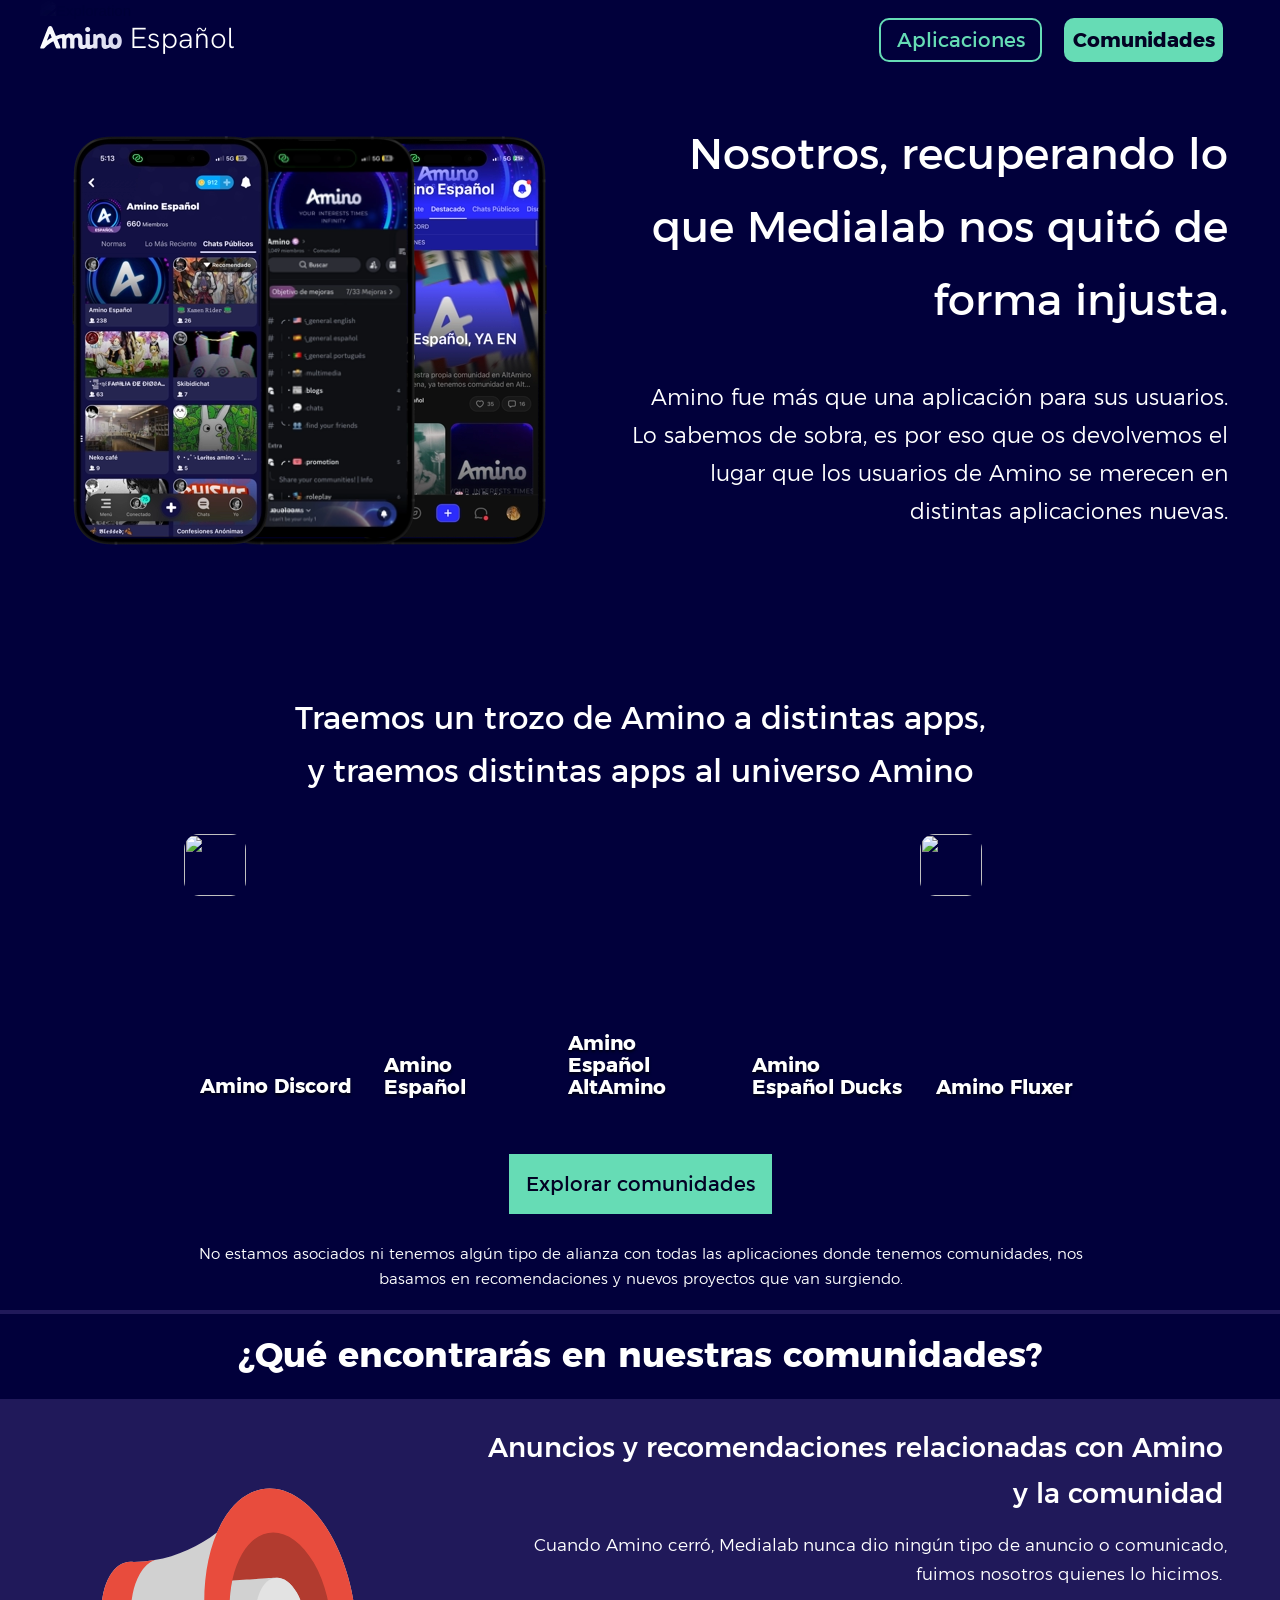
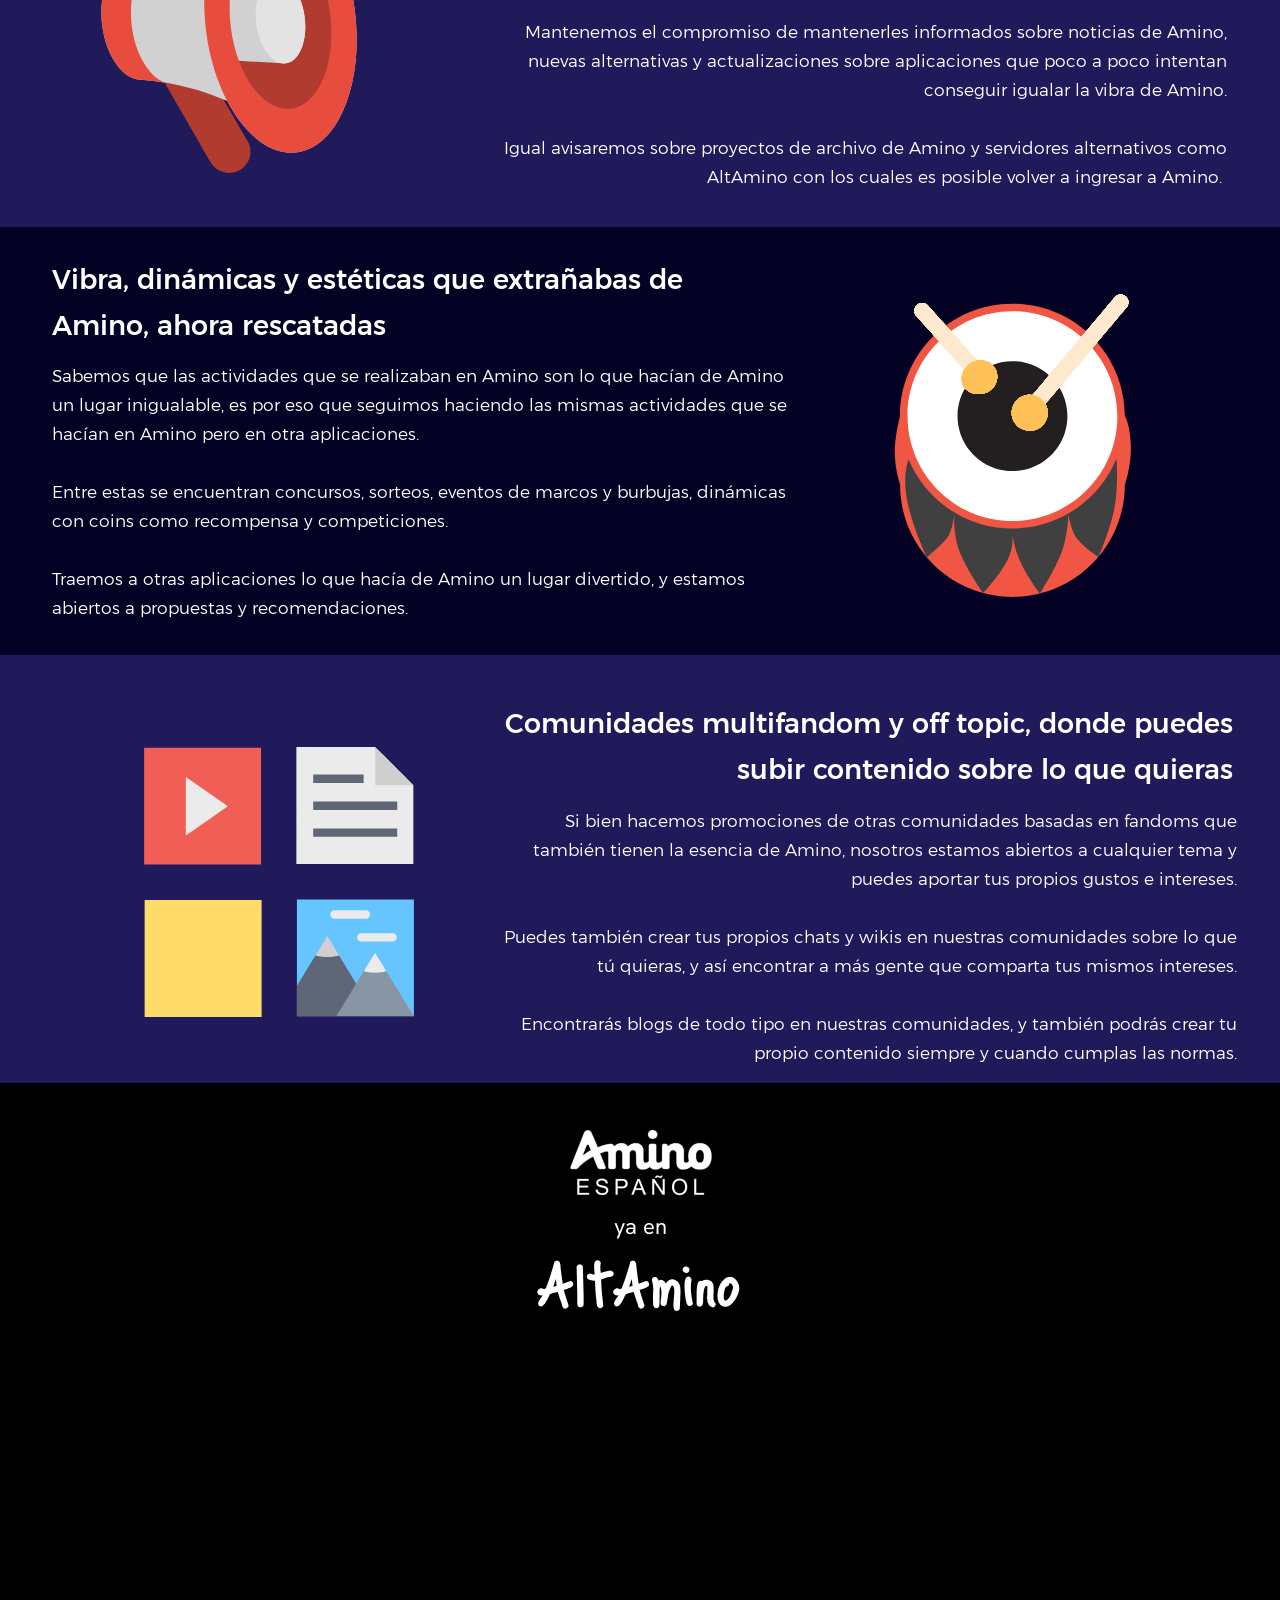
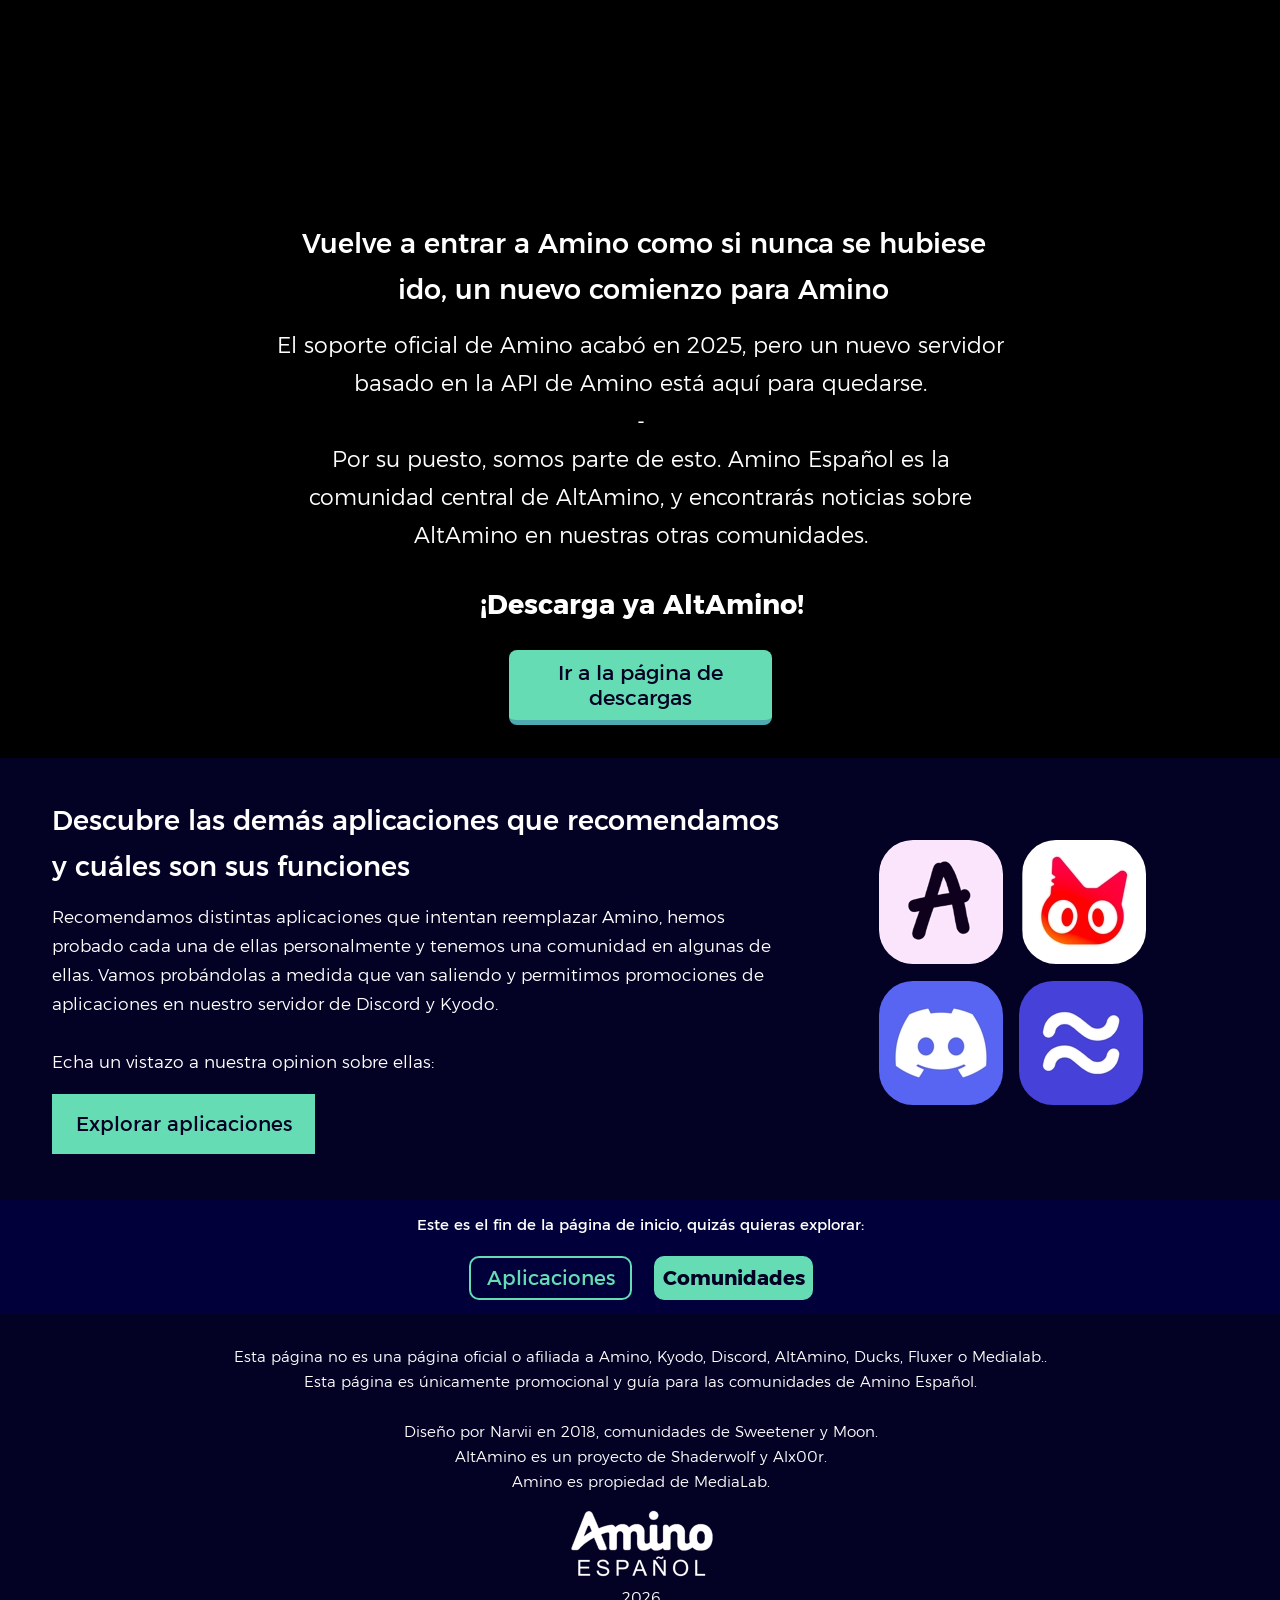
==== commit 635b1886: "j" ====
--- a/index.html
+++ b/index.html
@@ -8,7 +8,7 @@
 <meta name="generator" content="sitely.app 6.2.1">
 <link rel="canonical" href="https://juanetemii.github.io/aminoes-web">
 <meta name="referrer" content="origin-when-cross-origin">
-<link rel="stylesheet" href="css/site.c29c8d.css" type="text/css">
+<link rel="stylesheet" href="css/site.fda883.css" type="text/css">
 </head>
 <body style="--sw:0px" id="b1">
 <script>!function(){var t,e,n=document.body,r=("0"===n.style.getPropertyValue("--sw")&&n.style.setProperty("--sw","0px"),document.createElement("P")),i=(r.innerHTML="&nbsp;",r.style.cssText="position:fixed;visibility:hidden;font-size:100px;zoom:1",r.setAttribute("aria-hidden","true"),n.appendChild(r),t=r,function(){var e=Math.trunc(1e4/parseFloat(window.getComputedStyle(t).getPropertyValue("font-size")))/100;e!=n.style.getPropertyValue("--f")&&n.style.setProperty("--f",e)});"ResizeObserver"in window?new ResizeObserver(i).observe(r):"requestAnimationFrame"in window?(e=function(){i(),requestAnimationFrame(e)},requestAnimationFrame(e)):setInterval(i,100)}();</script>
@@ -608,6 +608,6 @@
 <script>window.pctx="js/";</script>
 <script src="js/dotlottie.4bfd71.js"></script>
 <script src="js/slick.4bfd71.js"></script>
-<script src="js/index.c29c8d.js"></script>
+<script src="js/index.fda883.js"></script>
 </body>
 </html>
--- a/css/site.fda883.css
+++ b/css/site.fda883.css
@@ -0,0 +1,55 @@
+body{--f:1;min-width:1200px}@media (max-width:1199px){body{min-width:320px}}html{font-family:sans-serif}body{font-size:0;margin:0;--z:1;zoom:var(--z)}audio,video{display:inline-block;vertical-align:baseline}video[controls]{zoom:calc(1/var(--z));transform:scale(var(--z));transform-origin:0 0}audio:not([controls]){display:none;height:0}[hidden],template{display:none}a{background:0 0}b,strong{font-weight:700}dfn{font-style:italic}h1,h2,h3,h4,h5,h6{font-size:1em;line-height:1;margin:0}img{border:0}svg:not(:root){overflow:hidden}button,input,optgroup,select,textarea{color:inherit;font:inherit;margin:0}button{overflow:visible;background:none;border:0;padding:0;text-align:inherit;align-items:initial;padding-block-start:0;padding-block-end:0;padding-inline-start:0}button,select{text-transform:none}button,html input[type=button],input[type=submit]{-webkit-appearance:button;cursor:pointer;box-sizing:border-box;white-space:normal;white-space-collapse:preserve}input[type=text],input[type=password],input[type=email],input[type=date],input[type=number],textarea{-webkit-appearance:none;appearance:none;box-sizing:border-box}button[disabled],html input[disabled]{cursor:default}button::-moz-focus-inner,input::-moz-focus-inner{border:0;padding:0}input{line-height:normal}input[type=checkbox],input[type=radio]{box-sizing:border-box;padding:0}input[type=number]::-webkit-inner-spin-button,input[type=number]::-webkit-outer-spin-button{height:auto}input[type=search]{-webkit-appearance:textfield;-moz-box-sizing:content-box;-webkit-box-sizing:content-box;box-sizing:content-box}input[type=search]::-webkit-search-cancel-button,input[type=search]::-webkit-search-decoration{-webkit-appearance:none}textarea{overflow:auto;box-sizing:border-box;border-color:#ddd}optgroup{font-weight:700}table{border-collapse:collapse;border-spacing:0}td,th{padding:0}blockquote{margin-block-start:0;margin-block-end:0;margin-inline-start:0;margin-inline-end:0}:-webkit-full-screen-ancestor:not(iframe){-webkit-clip-path:initial!important}
+body>div{font-size:0}p,span,h1,h2,h3,h4,h5,h6,a,li,button{margin:0;word-spacing:normal;word-wrap:break-word;-ms-word-wrap:break-word;pointer-events:auto;-ms-text-size-adjust:none !important;-moz-text-size-adjust:none !important;-webkit-text-size-adjust:none !important;text-size-adjust:none !important;max-height:10000000px}sup{font-size:inherit;vertical-align:baseline;position:relative;top:-0.4em}sub{font-size:inherit;vertical-align:baseline;position:relative;top:0.4em}ul{display:block;word-spacing:normal;word-wrap:break-word;line-break:normal;list-style-type:none;padding:0;margin:0;-moz-padding-start:0;-khtml-padding-start:0;-webkit-padding-start:0;-o-padding-start:0;-padding-start:0;-webkit-margin-before:0;-webkit-margin-after:0}li{display:block;white-space:normal}[data-marker]::before{content:attr(data-marker) ' ';-webkit-user-select:none;-khtml-user-select:none;-moz-user-select:none;-ms-user-select:none;-o-user-select:none;user-select:none;text-wrap:nowrap}li p, .slc{-webkit-touch-callout:none;-webkit-user-select:none;-khtml-user-select:none;-moz-user-select:none;-ms-user-select:none;-o-user-select:none;user-select:none}form{display:inline-block}a{text-decoration:inherit;color:inherit;-webkit-tap-highlight-color:rgba(0,0,0,0)}textarea{resize:none}.shm-l{float:left;clear:left}.shm-r{float:right;clear:right;shape-outside:content-box}.btf{display:none}.plyr{min-width:0 !important}html,body{-webkit-text-zoom:reset !important}.slick-slider{position:relative;display:block;box-sizing:border-box;-moz-box-sizing:border-box;-webkit-touch-callout:none;-webkit-user-select:none;-khtml-user-select:none;-moz-user-select:none;-webkit-tap-highlight-color:transparent;pointer-events:none}
+.slick-list{position:relative;display:block;margin:0;padding:0;border-left:var(--border-left);border-top:var(--border-top);border-right:var(--border-right);border-bottom:var(--border-bottom);border-radius:var(--rounding);box-shadow:var(--shadow)}
+@media (prefers-color-scheme: dark)
+{
+    .slick-list{border-left:var(--border-left-dark, var(--border-left));border-top:var(--border-top-dark, var(--border-top));border-right:var(--border-right-dark, var(--border-right));border-bottom:var(--border-bottom-dark, var(--border-bottom));box-shadow:var(--shadow-dark, var(--shadow))}
+}
+.slick-list:focus{outline:none}
+.slick-list .dragging{cursor:pointer}
+.slick-slider .slick-list,.slick-track,.slick-slide{-webkit-transform:translate(0,0);-moz-transform:translate(0,0);-ms-transform:translate(0,0);-o-transform:translate(0,0);transform:translate(0,0)}
+.slick-track{position:relative;height:100%;left:0;top:0;display:inline-block;zoom:1}
+.slick-track:before,.slick-track:after{content:"";display:table}
+.slick-track:after{clear:both}
+.slick-loading .slick-track{display:none}
+.slick-slide{position:static;float:left;height:100%;min-height:1px;display:none}
+.slick-active picture{pointer-events:auto}
+.slick-slide img{display:block}
+.slick-slide .slick-loading img{display:none}
+.slick-initialized .slick-slide{display:block}
+.slick-loading .slick-slide{display:none}
+.slick-vertical .slick-slide{display:block;height:auto;border:1px solid transparent}
+.slick-prev,.slick-next{position:absolute;display:block;line-height:0;font-size:0;cursor:pointer;background:transparent;color:transparent;top:50%;padding:0;border:none;outline:none}
+.slick-prev:hover,.slick-prev:focus,.slick-next:hover,.slick-next:focus{outline:none;opacity:1}
+.slick-prev .slick-disabled,.slick-next .slick-disabled{opacity:0.25}
+.slick-dots{position:absolute;list-style:none;display:block;text-align:center;padding:0;width:100%}
+.slick-dots li{position:relative;display:inline-block;padding:0;cursor:pointer}
+.slick-dots li button:hover,.slick-dots li button:focus{outline:none;opacity:1}
+.slick-dots li button{border:0;background:transparent;display:block;outline:none;line-height:0;font-size:0;color:transparent;padding:5px;cursor:pointer;color:black;opacity:0.25;pointer-events:auto}
+.slick-dots .slick-active button:active{opacity:1}
+.slick-dots .slick-active button{opacity:0.75}
+[dir="rtl"] .slick-slide{float:right}
+.slidex {display:none}
+.slider-nav .slick-list {overflow:hidden}
+.slider-nav button {pointer-events:auto}
+.slider-nav picture {cursor:pointer}
+@font-face{font-display:block;font-family:"Montserrat 3";src:url('Montserrat-Regular.woff2') format('woff2'),url('Montserrat-Regular.woff') format('woff');font-weight:400}@font-face{font-display:block;font-family:"Montserrat 2";src:url('Montserrat-Light.woff2') format('woff2'),url('Montserrat-Light.woff') format('woff');font-weight:300}@font-face{font-display:block;font-family:"Montserrat 6";src:url('Montserrat-Bold.woff2') format('woff2'),url('Montserrat-Bold.woff') format('woff');font-weight:700}@font-face{font-display:block;font-family:"Hanken Grotesk 2";src:url('HankenGrotesk_wght_.woff2') format('woff2'),url('HankenGrotesk_wght_.woff') format('woff');font-weight:300;font-style:normal}@font-face{font-display:block;font-family:"Hanken Grotesk 3";src:url('HankenGrotesk_wght_.woff2') format('woff2'),url('HankenGrotesk_wght_.woff') format('woff');font-weight:400}@font-face{font-display:block;font-family:"Montserrat 4";src:url('Montserrat-Medium.woff2') format('woff2'),url('Montserrat-Medium.woff') format('woff');font-weight:500}#b1{background-color:#01003b}.ps1{position:relative;margin-top:0}.v1{display:block;pointer-events:none}.s1{width:1200px;margin-left:auto;margin-right:auto;min-height:1306px}.v2{display:inline-block;vertical-align:top}.ps2{position:relative;margin-left:0;margin-top:0}.s2{min-width:1200px;width:1200px;min-height:1306px}.s3{min-width:1200px;width:1200px;min-height:1306px;line-height:0}.v3{display:inline-block;vertical-align:top;pointer-events:auto}.s4{min-width:1200px;width:1200px;height:807px}.z1{z-index:1}.wrapper1{zoom:calc(1 / var(--z, 1));font-size:15px;line-height:1.4;height:807px}.wrapper1 div, .wrapper1 p, .wrapper1 a{font-size:15px;line-height:1.4}.wrapper1 input{font-size:15px;line-height:1.4;margin:3px 2px 3px 2px}.ps3{position:relative;margin-left:146px;margin-top:-807px}.s5{min-width:262px;width:262px;min-height:680px;height:680px}.z2{z-index:14}.i1{position:absolute;left:0;width:262px;top:108px;height:465px;-webkit-border-radius:0;-moz-border-radius:0;border-radius:0;border:0}.i2{width:100%;height:100%;display:inline-block;-webkit-transform:translate3d(0,0,0)}.ps4{position:relative;margin-left:-131px;margin-top:-807px}.s6{min-width:262px;width:262px;min-height:680px;height:680px}.z3{z-index:13}.i3{position:absolute;left:0;width:262px;top:108px;height:465px;-webkit-border-radius:0;-moz-border-radius:0;border-radius:0;border:0}.ps5{position:relative;margin-left:-539px;margin-top:-740px}.s7{min-width:262px;width:262px;min-height:546px;height:546px}.z4{z-index:15}.i4{position:absolute;left:0;width:262px;top:41px;height:465px;-webkit-border-radius:0;-moz-border-radius:0;border-radius:0;border:0}.v4{display:inline-block;vertical-align:top;pointer-events:auto}.ps6{position:relative;margin-left:326px;margin-top:-690px}.s8{min-width:600px;width:600px;overflow:hidden;height:248px}.z5{z-index:12}.p1{text-indent:0;padding-bottom:0;padding-right:0;text-align:right}.f1{font-family:"Montserrat 3";font-size:43px;font-size:calc(43px * var(--f));line-height:1.699;font-weight:400;font-style:normal;text-decoration:none;text-transform:none;letter-spacing:normal;color:#fff;background-color:initial;text-shadow:none}.v5{display:none;pointer-events:auto}.ps7{position:relative;margin-left:338px;margin-top:-674px}.s9{min-width:600px;width:600px;overflow:hidden;height:248px}.z6{z-index:17}.p2{text-indent:0;padding-bottom:0;padding-right:0;text-align:center}.f2{font-family:"Montserrat 3";font-size:43px;font-size:calc(43px * var(--f));line-height:1.699;font-weight:400;font-style:normal;text-decoration:none;text-transform:none;letter-spacing:normal;color:#fff;background-color:initial;text-shadow:none}.ps8{position:relative;margin-left:588px;margin-top:-428px}.s10{min-width:600px;width:600px;overflow:hidden;height:180px}.z7{z-index:16}.f3{font-family:"Montserrat 2";font-size:22px;font-size:calc(22px * var(--f));line-height:1.728;font-weight:300;font-style:normal;text-decoration:none;text-transform:none;letter-spacing:normal;color:#fff;background-color:initial;text-shadow:none}.ps9{position:relative;margin-left:600px;margin-top:-416px}.s11{min-width:600px;width:600px;overflow:hidden;height:180px}.z8{z-index:18}.f4{font-family:"Montserrat 2";font-size:22px;font-size:calc(22px * var(--f));line-height:1.728;font-weight:300;font-style:normal;text-decoration:none;text-transform:none;letter-spacing:normal;color:#fff;background-color:initial;text-shadow:none}.ps10{position:relative;margin-left:0;margin-top:-115px}.s12{min-width:1200px;width:1200px;overflow:hidden;height:115px}.z9{z-index:19}.f5{font-family:"Montserrat 3";font-size:31px;font-size:calc(31px * var(--f));line-height:1.711;font-weight:400;font-style:normal;text-decoration:none;text-transform:none;letter-spacing:normal;color:#fff;background-color:initial;text-shadow:none}.ps11{position:relative;margin-left:0;margin-top:-115px}.s13{min-width:1200px;width:1200px;overflow:hidden;height:115px}.z10{z-index:36}.f6{font-family:"Montserrat 3";font-size:31px;font-size:calc(31px * var(--f));line-height:1.711;font-weight:400;font-style:normal;text-decoration:none;text-transform:none;letter-spacing:normal;color:#fff;background-color:initial;text-shadow:none}.v6{display:none}.ps12{position:relative;margin-left:49px;margin-top:1578px}.s14{min-width:1106px;width:1106px;min-height:195px}.z11{z-index:43}.ps13{position:relative;margin-left:-49px;margin-top:-1693px}.s15{min-width:1200px;width:1200px;overflow:hidden;height:115px}.z12{z-index:50}.f7{font-family:"Montserrat 6";font-size:31px;font-size:calc(31px * var(--f));line-height:1.711;font-weight:700;font-style:normal;text-decoration:none;text-transform:none;letter-spacing:normal;color:#fff;background-color:initial;text-shadow:none}.ps14{position:relative;margin-left:-49px;margin-top:-1693px}.z13{z-index:51}.ps15{position:relative;margin-left:-49px;margin-top:-1693px}.z14{z-index:52}.ps16{position:relative;margin-left:-49px;margin-top:-1693px}.z15{z-index:53}.ps17{position:relative;margin-left:-49px;margin-top:-1693px}.z16{z-index:54}.ps18{position:relative;margin-left:0;margin-top:0}.s16{min-width:1106px;width:1106px;min-height:195px}.s17{min-width:195px;width:195px;min-height:195px;height:195px}.i5{position:absolute;left:0;width:195px;top:0;height:195px;-webkit-border-radius:16px;-moz-border-radius:16px;border-radius:16px;border:0}.ps19{position:relative;margin-left:30px;margin-top:0}.ps20{position:relative;margin-left:37px;margin-top:0}.ps21{position:relative;margin-left:34px;margin-top:0}.ps22{position:relative;margin-left:0;margin-top:-115px}.s18{min-width:1200px;width:1200px;overflow:hidden;height:115px}.z17{z-index:55}.f8{font-family:"Montserrat 2";font-size:15px;font-size:calc(15px * var(--f));line-height:1.668;font-weight:300;font-style:normal;text-decoration:none;text-transform:none;letter-spacing:normal;color:#fff;background-color:initial;text-shadow:none}.ps23{position:relative;margin-left:0;margin-top:-115px}.s19{min-width:1200px;width:1200px;overflow:hidden;height:115px}.z18{z-index:56}.f9{font-family:"Montserrat 6";font-size:31px;font-size:calc(31px * var(--f));line-height:1.711;font-weight:700;font-style:normal;text-decoration:none;text-transform:none;letter-spacing:normal;color:#fff;background-color:initial;text-shadow:none}.v7{display:inline-block;vertical-align:top}.ps24{position:relative;margin-left:144px;margin-top:27px}.s20{min-width:913px;width:913px;min-height:272px}.z19{z-index:20}.ps25{position:relative;margin-left:0;margin-top:0}.s21{min-width:62px;width:62px;min-height:62px;height:62px}.z20{z-index:28}.i6{position:absolute;left:0;width:62px;top:0;height:62px;-webkit-border-radius:15px;-moz-border-radius:15px;border-radius:15px;border:0}.ps26{position:relative;margin-left:122px;margin-top:0}.z21{z-index:26}.ps27{position:relative;margin-left:122px;margin-top:0}.z22{z-index:22}.z23{z-index:24}.z24{z-index:30}.ps28{position:relative;margin-left:8px;margin-top:-56px}.s22{min-width:169px;width:169px;min-height:266px;height:266px}.z25{z-index:27}.i7{position:absolute;left:0;width:169px;top:0;height:266px;-webkit-border-radius:14px;-moz-border-radius:14px;border-radius:14px;border:0}.ps29{position:relative;margin-left:15px;margin-top:-56px}.z26{z-index:25}.z27{z-index:21}.z28{z-index:23}.z29{z-index:29}.ps30{position:relative;margin-left:384px;margin-top:-74px}.s23{min-width:154px;width:154px;overflow:hidden;height:66px}.z30{z-index:31}.p3{text-indent:0;padding-bottom:0;padding-right:0;text-align:left}.f10{font-family:"Montserrat 6";font-size:20px;font-size:calc(20px * var(--f));line-height:1.101;font-weight:700;font-style:normal;text-decoration:none;text-transform:none;letter-spacing:normal;color:#fff;background-color:initial;text-shadow:0 2px 3px rgba(0,0,0,0.7)}.ps31{position:relative;margin-left:-338px;margin-top:-52px}.s24{min-width:154px;width:154px;overflow:hidden;height:44px}.z31{z-index:32}.ps32{position:relative;margin-left:214px;margin-top:-52px}.z32{z-index:33}.ps33{position:relative;margin-left:-706px;margin-top:-31px}.s25{min-width:154px;width:154px;overflow:hidden;height:23px}.z33{z-index:34}.ps34{position:relative;margin-left:582px;margin-top:-30px}.z34{z-index:35}.v8{display:inline-block;vertical-align:top;pointer-events:auto;outline:0}.ps35{position:relative;margin-left:469px;margin-top:48px}.s26{min-width:263px;height:60px;box-sizing:border-box;width:263px;padding-right:0}.c2{-webkit-user-select:none;-moz-user-select:none;user-select:none;color:#030224;-webkit-border-radius:0;-moz-border-radius:0;border-radius:0;background-color:#66dcb5;transition:color 0.2s, border-color 0.2s, background-color 0.2s;transition-timing-function:linear}.z35{z-index:58}.f11{width:100%;max-height:100%;overflow:hidden;z-index:1;font-family:"Montserrat 3";font-size:20px;font-size:calc(20px * var(--f));line-height:1.201;font-weight:400;font-style:normal;text-decoration:none;text-transform:none;letter-spacing:normal;text-shadow:none;text-indent:0;padding-right:0;text-align:center;cursor:pointer;padding-top:18px;padding-bottom:18px}.ps36{position:relative;margin-left:148px;margin-top:27px}.s27{min-width:905px;width:905px;overflow:hidden;height:65px}.z36{z-index:37}.f12{font-family:"Montserrat 2";font-size:15px;font-size:calc(15px * var(--f));line-height:1.668;font-weight:300;font-style:normal;text-decoration:none;text-transform:none;letter-spacing:normal;color:#fff;background-color:initial;text-shadow:none}.v9{display:block}.ps37{position:relative;margin-top:-1306px}.s28{width:100%;min-width:1200px;min-height:79px;padding-bottom:0}.c3{border:0;-webkit-border-radius:0;-moz-border-radius:0;border-radius:0;background-color:transparent}.z37{z-index:4}.ps38{display:inline-block;width:0;height:0}.ps39{position:relative;margin-top:12px}.s29{width:1200px;margin-left:auto;margin-right:auto;min-height:59px}.ps40{position:relative;margin-left:0;margin-top:0}.s30{min-width:1183px;width:1183px;min-height:59px}.s31{min-width:1183px;width:1183px;min-height:59px;line-height:0}.ps41{position:relative;margin-left:0;margin-top:-12px}.s32{min-width:1200px;width:1200px;overflow:hidden;height:79px}.z38{z-index:9}.f13{font-family:"Hanken Grotesk 2";font-size:45px;font-size:calc(45px * var(--f));line-height:1.823;font-weight:300;font-style:normal;text-decoration:underline;text-transform:none;letter-spacing:normal;color:#030224;background-color:initial;text-shadow:none}.ps42{position:relative;margin-left:90px;margin-top:0}.s33{min-width:600px;width:600px;overflow:hidden;height:59px}.z39{z-index:5}.f14{font-family:"Hanken Grotesk 2";font-size:29px;font-size:calc(29px * var(--f));line-height:1.829;font-weight:300;font-style:normal;text-decoration:none;text-transform:none;letter-spacing:normal;color:#fff;background-color:initial;text-shadow:none}.v10{display:inline-block;vertical-align:top;pointer-events:auto;outline:0}.ps43{position:relative;margin-left:334px;margin-top:6px}.s34{min-width:159px;height:44px;box-sizing:border-box;width:159px;padding-right:0}.c4{-webkit-user-select:none;-moz-user-select:none;user-select:none;color:#030224;-webkit-border-radius:10px;-moz-border-radius:10px;border-radius:10px;background-color:#66dcb5;transition:color 0.2s, border-color 0.2s, background-color 0.2s;transition-timing-function:linear}.z40{z-index:6}.a1{display:inline-block;width:100%;z-index:1}.f15{font-family:"Montserrat 6";font-size:20px;font-size:calc(20px * var(--f));line-height:1.201;font-weight:700;font-style:normal;text-decoration:none;text-transform:none;letter-spacing:normal;text-shadow:none;text-indent:0;padding-right:0;text-align:center;cursor:pointer;padding-top:10px;padding-bottom:10px}.ps44{position:relative;margin-left:839px;margin-top:-53px}.s35{min-width:163px;height:44px;box-sizing:border-box;width:159px;padding-right:0}.c5{-webkit-user-select:none;-moz-user-select:none;user-select:none;color:#66dcb5;border:2px solid #66dcb5;-webkit-border-radius:10px;-moz-border-radius:10px;border-radius:10px;background-color:transparent;transition:color 0.2s, border-color 0.2s, background-color 0.2s;transition-timing-function:linear}.z41{z-index:7}.f16{font-family:"Montserrat 3";font-size:20px;font-size:calc(20px * var(--f));line-height:1.201;font-weight:400;font-style:normal;text-decoration:none;text-transform:none;letter-spacing:normal;text-shadow:none;text-indent:0;padding-right:0;text-align:center;cursor:pointer;padding-top:8px;padding-bottom:8px}.ps45{position:relative;margin-left:-1002px;margin-top:-50px}.s36{min-width:82px;width:82px;min-height:33px;height:33px}.z42{z-index:8}.a2{display:block}.i8{position:absolute;left:0;min-width:82px;max-width:82px;min-height:23px;max-height:23px;top:5px}.ps46{position:relative;margin-left:-872px;margin-top:-46px}.s37{min-width:32px;width:32px;min-height:30px;height:30px}.z43{z-index:10}.i9{position:absolute;left:1px;width:30px;top:0;height:30px;-webkit-border-radius:0;-moz-border-radius:0;border-radius:0;border:0}.ps47{position:relative;margin-left:44px;margin-top:-43px}.s38{min-width:27px;width:27px;min-height:27px;height:27px}.z44{z-index:11}.i10{position:absolute;left:0;width:27px;top:0;height:27px;-webkit-border-radius:0;-moz-border-radius:0;border-radius:0;border:0}.v11{display:inline-block;vertical-align:top;pointer-events:none}.ps48{position:relative;margin-top:2604px}.s39{width:100%;min-width:1200px;min-height:1275px}.z45{z-index:84}.ps49{position:relative;margin-top:-2683px}.v12{display:none}.s40{width:1200px;margin-left:auto;margin-right:auto;min-height:1px}.s41{min-width:1200px;width:1200px;min-height:1530px}.z46{z-index:95}.s42{display:block;height:1530px;width:100%;overflow:hidden}.s43{width:auto;height:100%;padding:0px 169px 0px 169px;background-color:rgb(0,0,0)}.un2 .slider{height:1530px}.un2 .slick-prev,.un2 .slick-next{opacity:0.75;height:20px;width:20px;margin-top:-10px;pointer-events:auto;color:#808080}
+.un2 .slick-prev{left:-25px}
+.un2 .slick-next{right:-25px}
+.un2 .slider-for{margin-bottom:0px}
+.un2 .slider-nav{margin-bottom:0px}
+.un2 .slider-nav picture{border:solid 0px transparent;margin:auto}
+.un2 .slider-nav .slick-center picture{border-color:transparent}
+.un2 .slick-dots{bottom:0px}
+.un2 .slick-dots li{height:20px;width:20px;margin:0 5px}
+.un2 .slick-dots li button{height:20px;width:20px}
+.un2 .slick-dots li button:before{width:20px;height:20px}
+.un2 .slick-dots button{color:#808080}
+[dir="rtl"] .un2 .slick-next{right:auto;left:{{arrowdistance}}px}
+[dir="rtl"] .un2 .slick-prev{right:{{arrowdistance}}px;left:auto}
+@media (prefers-color-scheme: dark) {
+    .un2 .slick-prev,.un2 .slick-next{{{arrowcolordark}}}
+    .un2 .slider-nav .slick-center picture{{{selthumbnailcolordark}}}
+    .un2 .slick-dots button{{{dotscolordark}}}
+}
+.ps50{position:relative;margin-top:0}.c6{border:0;-webkit-border-radius:0;-moz-border-radius:0;border-radius:0;background-color:#000}.z47{z-index:85}.ps51{position:relative;margin-top:36px}.s44{width:1200px;margin-left:auto;margin-right:auto;min-height:1206px}.ps52{position:relative;margin-left:300px;margin-top:0}.s45{min-width:600px;width:600px;min-height:131px}.s46{min-width:600px;width:600px;min-height:131px;line-height:0}.ps53{position:relative;margin-left:181px;margin-top:0}.s47{min-width:240px;width:240px;min-height:93px;height:93px}.z48{z-index:86}.i11{position:absolute;left:31px;width:178px;top:0;height:93px;-webkit-border-radius:0;-moz-border-radius:0;border-radius:0;border:0}.ps54{position:relative;margin-left:0;margin-top:-5px}.s48{min-width:600px;width:600px;overflow:hidden;height:43px}.z49{z-index:87}.f17{font-family:"Hanken Grotesk 3";font-size:22px;font-size:calc(22px * var(--f));line-height:1.819;font-weight:400;font-style:normal;text-decoration:none;text-transform:none;letter-spacing:normal;color:#fff;background-color:initial;text-shadow:none}.ps55{position:relative;margin-left:-415px;margin-top:131px}.s49{min-width:230px;width:230px;min-height:65px;height:65px}.z50{z-index:88}.i12{position:absolute;left:0;width:230px;top:0;height:65px;-webkit-border-radius:0;-moz-border-radius:0;border-radius:0;border:0}.ps56{position:relative;margin-left:114px;margin-top:31px}.s50{min-width:973px;width:973px;min-height:441px}.z51{z-index:89}.ps57{position:relative;margin-left:0;margin-top:8px}.s51{min-width:244px;width:244px;min-height:433px;height:433px}.z52{z-index:93}.i13{position:absolute;left:0;width:244px;top:0;height:433px;-webkit-border-radius:0;-moz-border-radius:0;border-radius:0;border:0}.ps58{position:relative;margin-left:-9px;margin-top:6px}.s52{min-width:245px;width:245px;min-height:435px;height:435px}.z53{z-index:92}.i14{position:absolute;left:0;width:245px;top:0;height:435px;-webkit-border-radius:0;-moz-border-radius:0;border-radius:0;border:0}.ps59{position:relative;margin-left:-3px;margin-top:0}.s53{min-width:248px;width:248px;min-height:441px;height:441px}.z54{z-index:91}.i15{position:absolute;left:0;width:248px;top:1px;height:440px;-webkit-border-radius:0;-moz-border-radius:0;border-radius:0;border:0}.ps60{position:relative;margin-left:236px;margin-top:34px}.s54{min-width:735px;width:735px;overflow:hidden;height:106px}.z55{z-index:96}.p4{text-indent:0;padding-bottom:0;padding-right:0;text-align:center}.f18{font-family:"Montserrat 4";font-size:27px;font-size:calc(27px * var(--f));line-height:1.705;font-weight:500;font-style:normal;text-decoration:none;text-transform:none;letter-spacing:normal;color:#fff;background-color:initial;text-shadow:none}.ps61{position:relative;margin-left:233px;margin-top:0}.s55{min-width:735px;width:735px;overflow:hidden;height:228px}.z56{z-index:97}.f19{font-family:"Montserrat 2";font-size:22px;font-size:calc(22px * var(--f));line-height:1.728;font-weight:300;font-style:normal;text-decoration:none;text-transform:none;letter-spacing:normal;color:#fff;background-color:initial;text-shadow:none}.ps62{position:relative;margin-left:234px;margin-top:27px}.s56{min-width:735px;width:735px;overflow:hidden;height:60px}.z57{z-index:98}.f20{font-family:"Montserrat 6";font-size:27px;font-size:calc(27px * var(--f));line-height:1.705;font-weight:700;font-style:normal;text-decoration:none;text-transform:none;letter-spacing:normal;color:#fff;background-color:initial;text-shadow:none}.ps63{position:relative;margin-left:469px;margin-top:8px}.s57{min-width:263px;height:75px;box-sizing:border-box;width:263px;padding-right:0}.c7{-webkit-user-select:none;-moz-user-select:none;user-select:none;color:#030224;border-top:0 solid rgba(0,0,0,0);border-right:0 solid rgba(0,0,0,0);border-bottom:5px solid #4eaab0;border-left:0 solid rgba(0,0,0,0);-webkit-border-radius:8px;-moz-border-radius:8px;border-radius:8px;background-color:#66dcb5;transition:color 0.2s, border-color 0.2s, background-color 0.2s;transition-timing-function:linear}.z58{z-index:94}.f21{font-family:"Montserrat 3";font-size:21px;font-size:calc(21px * var(--f));line-height:1.191;font-weight:400;font-style:normal;text-decoration:none;text-transform:none;letter-spacing:normal;text-shadow:none;text-indent:0;padding-right:0;text-align:center;cursor:pointer;padding-top:10px;padding-bottom:10px}.ps64{position:relative;margin-top:-2648px}.s58{width:100%;min-width:1200px;min-height:4px}.c8{border:0;-webkit-border-radius:0;-moz-border-radius:0;border-radius:0;background-color:#20195a}.z59{z-index:59}.ps65{position:relative;margin-top:-2633px}.v13{display:block;pointer-events:none}.s59{width:1200px;margin-left:auto;margin-right:auto;min-height:63px}.s60{min-width:1200px;width:1200px;overflow:hidden;height:63px}.z60{z-index:57}.f22{font-family:"Montserrat 6";font-size:35px;font-size:calc(35px * var(--f));line-height:1.687;font-weight:700;font-style:normal;text-decoration:none;text-transform:none;letter-spacing:normal;color:#fff;background-color:initial;text-shadow:none}.ps66{position:relative;margin-top:11px}.s61{width:100%;min-width:1200px;min-height:428px}.z61{z-index:62}.z62{z-index:69}.ps67{position:relative;margin-top:25px}.s62{width:1200px;margin-left:auto;margin-right:auto;min-height:386px}.ps68{position:relative;margin-left:49px;margin-top:0}.s63{min-width:1138px;width:1138px;min-height:386px}.ps69{position:relative;margin-left:0;margin-top:0}.s64{min-width:377px;width:377px;min-height:386px;height:386px}.z63{z-index:72}.i16{position:absolute;left:0;min-width:377px;max-width:377px;min-height:377px;max-height:377px;top:4px}.ps70{position:relative;margin-left:22px;margin-top:1px}.s65{min-width:735px;width:735px;overflow:hidden;height:106px}.z64{z-index:70}.p5{text-indent:0;padding-bottom:0;padding-right:0;text-align:right}.ps71{position:relative;margin-left:403px;margin-top:-279px}.s66{min-width:735px;width:735px;overflow:hidden;height:266px}.z65{z-index:71}.f23{font-family:"Montserrat 2";font-size:17px;font-size:calc(17px * var(--f));line-height:1.707;font-weight:300;font-style:normal;text-decoration:none;text-transform:none;letter-spacing:normal;color:#fff;background-color:initial;text-shadow:none}.ps72{position:relative;margin-top:0}.s67{width:100%;min-width:1200px;min-height:428px}.z66{z-index:73}.c9{border:0;-webkit-border-radius:0;-moz-border-radius:0;border-radius:0;background-color:#030224}.z67{z-index:74}.ps73{position:relative;margin-top:25px}.s68{width:1200px;margin-left:auto;margin-right:auto;min-height:378px}.ps74{position:relative;margin-left:12px;margin-top:0}.s69{min-width:1158px;width:1158px;min-height:378px}.z68{z-index:75}.ps75{position:relative;margin-left:0;margin-top:5px}.s70{min-width:735px;width:735px;min-height:371px;line-height:0}.s71{min-width:735px;width:735px;overflow:hidden;height:106px}.z69{z-index:76}.ps76{position:relative;margin-left:0;margin-top:-1px}.s72{min-width:735px;width:735px;overflow:hidden;height:266px}.z70{z-index:77}.f24{font-family:"Montserrat 2";font-size:17px;font-size:calc(17px * var(--f));line-height:1.707;font-weight:300;font-style:normal;text-decoration:none;text-transform:none;letter-spacing:normal;color:#fff;background-color:initial;text-shadow:none}.ps77{position:relative;margin-left:28px;margin-top:0}.s73{min-width:395px;width:395px;min-height:378px;height:378px}.i17{position:absolute;left:9px;min-width:378px;max-width:378px;min-height:378px;max-height:378px;top:0}.ps78{position:relative;margin-top:108px}.v14{display:none;pointer-events:none}.s74{width:1200px;margin-left:auto;margin-right:auto;min-height:1px}.ps79{position:relative;margin-left:349px;margin-top:0}.s75{min-width:510px;width:510px;min-height:53px}.z71{z-index:38}.s76{min-width:86px;width:86px;min-height:53px;height:53px}.i18{position:absolute;left:17px;min-width:52px;max-width:52px;min-height:53px;max-height:53px;top:0;color:rgba(250,250,250,0.5)}.ps80{position:relative;margin-left:56px;margin-top:0}.ps81{position:relative;margin-left:57px;margin-top:0}.ps82{position:relative;margin-left:53px;margin-top:0}.ps83{position:relative;margin-top:0}.s77{width:100%;min-width:1200px;min-height:428px}.z72{z-index:79}.z73{z-index:80}.ps84{position:relative;margin-top:36px}.s78{width:1200px;margin-left:auto;margin-right:auto;min-height:382px}.ps85{position:relative;margin-left:29px;margin-top:0}.s79{min-width:1168px;width:1168px;min-height:382px}.ps86{position:relative;margin-left:0;margin-top:0}.s80{min-width:419px;width:419px;min-height:382px;height:382px}.z74{z-index:83}.i19{position:absolute;left:19px;min-width:382px;max-width:382px;min-height:382px;max-height:382px;top:0}.ps87{position:relative;margin-left:10px;margin-top:10px}.s81{min-width:735px;width:735px;overflow:hidden;height:106px}.z75{z-index:82}.ps88{position:relative;margin-left:433px;margin-top:-266px}.s82{min-width:735px;width:735px;overflow:hidden;height:266px}.z76{z-index:81}.ps89{position:relative;margin-top:-393px}.s83{width:1200px;margin-left:auto;margin-right:auto;min-height:378px}.ps90{position:relative;margin-left:48px;margin-top:0}.s84{min-width:1139px;width:1139px;min-height:378px}.ps91{position:relative;margin-left:0;margin-top:0}.s85{min-width:378px;width:378px;min-height:378px}.z77{z-index:68}.lt1{width:100%;height:378px}.ps92{position:relative;margin-left:22px;margin-top:1px}.s86{min-width:735px;width:735px;overflow:hidden;height:106px}.z78{z-index:61}.f25{font-family:"Montserrat 4";font-size:27px;font-size:calc(27px * var(--f));line-height:1.705;font-weight:500;font-style:normal;text-decoration:none;text-transform:none;letter-spacing:normal;color:#fff;background-color:initial;text-shadow:none}.ps93{position:relative;margin-left:404px;margin-top:-271px}.s87{min-width:735px;width:735px;overflow:hidden;height:266px}.z79{z-index:60}.f26{font-family:"Montserrat 2";font-size:17px;font-size:calc(17px * var(--f));line-height:1.707;font-weight:300;font-style:normal;text-decoration:none;text-transform:none;letter-spacing:normal;color:#fff;background-color:initial;text-shadow:none}.ps94{position:relative;margin-top:1290px}.s88{width:100%;min-width:1200px;min-height:442px}.z80{z-index:100}.ps95{position:relative;margin-top:40px}.s89{width:1200px;margin-left:auto;margin-right:auto;min-height:356px}.ps96{position:relative;margin-left:12px;margin-top:0}.s90{min-width:1094px;width:1094px;min-height:356px}.s91{min-width:735px;width:735px;min-height:356px;line-height:0}.ps97{position:relative;margin-left:0;margin-top:0}.s92{min-width:735px;width:735px;overflow:hidden;height:106px}.z81{z-index:102}.s93{min-width:735px;width:735px;overflow:hidden;height:179px}.z82{z-index:101}.ps98{position:relative;margin-left:0;margin-top:12px}.z83{z-index:108}.ps99{position:relative;margin-left:92px;margin-top:42px}.s94{min-width:267px;width:267px;min-height:265px}.z84{z-index:103}.s95{min-width:267px;width:267px;min-height:124px}.s96{min-width:124px;width:124px;min-height:124px;height:124px}.i20{position:absolute;left:0;width:124px;top:0;height:124px;-webkit-border-radius:34px;-moz-border-radius:34px;border-radius:34px;border:0}.ps100{position:relative;margin-left:19px;margin-top:0}.ps101{position:relative;margin-left:0;margin-top:17px}.s97{min-width:264px;width:264px;min-height:124px}.ps102{position:relative;margin-left:16px;margin-top:0}.ps103{position:relative;margin-top:12px}.s98{width:1200px;margin-left:auto;margin-right:auto;height:88px}.ps104{position:relative;margin-left:300px;margin-top:0}.s99{min-width:600px;width:600px;min-height:88px}.s100{min-width:600px;width:600px;overflow:hidden;height:34px}.z85{z-index:110}.f27{font-family:"Montserrat 3";font-size:15px;font-size:calc(15px * var(--f));line-height:1.668;font-weight:400;font-style:normal;text-decoration:none;text-transform:none;letter-spacing:normal;color:#fff;background-color:initial;text-shadow:none}.ps105{position:relative;margin-left:129px;margin-top:10px}.s101{min-width:344px;width:344px;min-height:44px}.z86{z-index:111}.ps106{position:relative;margin-left:0;margin-top:0}.s102{min-width:163px;height:44px;box-sizing:border-box;width:159px;padding-right:0}.c10{-webkit-user-select:none;-moz-user-select:none;user-select:none;color:#66dcb5;border:2px solid #66dcb5;-webkit-border-radius:10px;-moz-border-radius:10px;border-radius:10px;background-color:transparent;transition:color 0.2s, border-color 0.2s, background-color 0.2s;transition-timing-function:linear}.z87{z-index:113}.f28{width:100%;max-height:100%;overflow:hidden;z-index:1;font-family:"Montserrat 3";font-size:20px;font-size:calc(20px * var(--f));line-height:1.201;font-weight:400;font-style:normal;text-decoration:none;text-transform:none;letter-spacing:normal;text-shadow:none;text-indent:0;padding-right:0;text-align:center;cursor:pointer;padding-top:8px;padding-bottom:8px}.ps107{position:relative;margin-left:22px;margin-top:0}.s103{min-width:159px;height:44px;box-sizing:border-box;width:159px;padding-right:0}.c11{-webkit-user-select:none;-moz-user-select:none;user-select:none;color:#030224;-webkit-border-radius:10px;-moz-border-radius:10px;border-radius:10px;background-color:#66dcb5;transition:color 0.2s, border-color 0.2s, background-color 0.2s;transition-timing-function:linear}.z88{z-index:112}.f29{width:100%;max-height:100%;overflow:hidden;z-index:1;font-family:"Montserrat 6";font-size:20px;font-size:calc(20px * var(--f));line-height:1.201;font-weight:700;font-style:normal;text-decoration:none;text-transform:none;letter-spacing:normal;text-shadow:none;text-indent:0;padding-right:0;text-align:center;cursor:pointer;padding-top:10px;padding-bottom:10px}.ps108{position:relative;margin-top:14px}.s104{width:100%;min-width:1200px;min-height:315px}.z89{z-index:64}.ps109{position:relative;margin-top:30px}.s105{width:1200px;margin-left:auto;margin-right:auto;min-height:269px}.ps110{position:relative;margin-left:191px;margin-top:0}.s106{min-width:820px;width:820px;min-height:269px}.s107{min-width:819px;width:819px;min-height:249px;line-height:0}.s108{min-width:819px;width:819px;overflow:hidden;height:180px}.z90{z-index:66}.f30{font-family:"Montserrat 2";font-size:15px;font-size:calc(15px * var(--f));line-height:1.668;font-weight:300;font-style:normal;text-decoration:none;text-transform:none;letter-spacing:normal;color:#fff;background-color:initial;text-shadow:none}.ps111{position:relative;margin-left:291px;margin-top:-24px}.s109{min-width:240px;width:240px;min-height:93px;height:93px}.z91{z-index:65}.i21{position:absolute;left:31px;width:178px;top:0;height:93px;-webkit-border-radius:0;-moz-border-radius:0;border-radius:0;border:0}.ps112{position:relative;margin-left:1px;margin-top:-8px}.s110{min-width:819px;width:819px;overflow:hidden;height:28px}.z92{z-index:67}.f31{font-family:"Montserrat 2";font-size:15px;font-size:calc(15px * var(--f));line-height:1.668;font-weight:300;font-style:normal;text-decoration:none;text-transform:none;letter-spacing:normal;color:#fff;background-color:initial;text-shadow:none}.c12{display:inline-block;position:relative;margin-left:0;margin-top:0}.c2:hover{background-color:#677a85;background-clip:padding-box}.c2:active{transition:initial;background-color:#030224;color:#fff}.c4:hover{background-color:#20195a;background-clip:padding-box}.c4:active{transition:initial;background-color:#030224;color:#fff}.c5:hover{background-color:#20195a;background-clip:padding-box;border-color:#030224}.c5:active{transition:initial;background-color:#030224;color:#fff}.c7:hover{background-color:#677a85;background-clip:padding-box;border-color:#030224}.c7:active{transition:initial;background-color:#030224;color:#fff}.c10:hover{background-color:#20195a;background-clip:padding-box;border-color:#030224}.c10:active{transition:initial;background-color:#030224;color:#fff}.c11:hover{background-color:#20195a;background-clip:padding-box}.c11:active{transition:initial;background-color:#030224;color:#fff}body{--d:0;--s:1200}@media (max-width:1199px){.s1{width:320px;min-height:858px}.s2{min-width:320px;width:320px;min-height:858px}.s3{min-width:320px;width:320px;min-height:858px}.s4{min-width:320px;width:320px;height:424px}.wrapper1{height:424px}.ps3{margin-left:95px;margin-top:-350px}.s5{min-width:130px;width:130px;min-height:226px;height:226px}.i1{left:1px;width:127px;top:0;height:226px}.ps4{margin-left:177px;margin-top:-356px}.s6{min-width:127px;width:127px;min-height:239px;height:239px}.i3{width:127px;top:6px;height:226px}.ps5{margin-left:13px;margin-top:-350px}.s7{min-width:143px;width:143px;min-height:226px;height:226px}.i4{left:8px;width:127px;top:0;height:226px}.v4{display:none}.ps6{margin-left:76px;margin-top:-157px}.s8{min-width:160px;width:160px;height:66px}.f1{font-size:11px;font-size:calc(11px * var(--f));line-height:1.728}.v5{display:inline-block;vertical-align:top}.ps7{margin-left:8px;margin-top:-124px}.s9{min-width:304px;width:304px;height:95px}.f2{font-size:17px;font-size:calc(17px * var(--f));line-height:1.707}.ps8{margin-left:76px;margin-top:-88px}.s10{min-width:160px;width:160px;height:48px}.f3{font-size:5px;font-size:calc(5px * var(--f));line-height:1.801}.ps9{margin-left:8px;margin-top:-35px}.s11{min-width:304px;width:304px;height:96px}.f4{font-size:12px;font-size:calc(12px * var(--f));line-height:1.668}.ps10{margin-top:82px}.s12{min-width:320px;width:320px;height:31px}.f5{font-size:8px;font-size:calc(8px * var(--f));line-height:1.751}.ps11{margin-top:43px}.s13{min-width:320px;width:320px;height:51px}.f6{font-size:13px;font-size:calc(13px * var(--f));line-height:1.770}.v6{display:inline-block;vertical-align:top}.ps12{margin-left:6px;margin-top:7px}.s14{min-width:308px;width:308px;min-height:85px}.ps13{margin-left:0;margin-top:57px}.s15{min-width:65px;width:65px;height:28px}.f7{font-size:7px;font-size:calc(7px * var(--f));line-height:1.572}.ps14{margin-left:-6px;margin-top:57px}.ps15{margin-left:-2px;margin-top:57px}.ps16{margin-left:-4px;margin-top:57px}.ps17{margin-left:243px;margin-top:-28px}.ps18{margin-left:6px;margin-top:-85px}.s16{min-width:295px;width:295px;min-height:52px}.s17{min-width:52px;width:52px;min-height:52px;height:52px}.i5{width:52px;height:52px}.ps19{margin-left:8px}.ps20{margin-left:10px}.ps21{margin-left:9px}.ps22{margin-left:13px;margin-top:61px}.s18{min-width:295px;width:295px;height:40px}.f8{font-size:7px;font-size:calc(7px * var(--f));line-height:1.572}.ps23{margin-top:19px}.s19{min-width:320px;width:320px;height:67px}.f9{font-size:19px;font-size:calc(19px * var(--f));line-height:1.738}.v7{display:none}.ps24{margin-left:38px;margin-top:-497px}.s20{min-width:244px;width:244px;min-height:345px}.ps25{margin-top:272px}.s21{min-width:17px;width:17px;min-height:17px;height:17px}.i6{width:17px;height:17px;-webkit-border-radius:9px;-moz-border-radius:9px;border-radius:9px}.ps26{margin-left:32px;margin-top:272px}.ps27{margin-left:33px;margin-top:272px}.ps28{margin-left:3px;margin-top:-15px}.s22{min-width:45px;width:45px;min-height:71px;height:71px}.i7{width:45px;height:71px}.ps29{margin-left:4px;margin-top:-15px}.ps30{margin-left:103px;margin-top:-345px}.s23{min-width:41px;width:41px;height:18px}.f10{font-size:5px;font-size:calc(5px * var(--f));line-height:1.001}.ps31{margin-left:-90px;margin-top:-339px}.s24{min-width:41px;width:41px;height:12px}.ps32{margin-left:57px;margin-top:-339px}.ps33{margin-left:-188px;margin-top:-333px}.s25{min-width:41px;width:41px;height:6px}.ps34{margin-left:155px;margin-top:-333px}.ps35{margin-left:69px;margin-top:-180px}.s26{min-width:180px;height:39px;width:180px}.f11{font-size:14px;font-size:calc(14px * var(--f));line-height:1.287;padding-top:11px;padding-bottom:10px}.ps36{margin-left:41px;margin-top:-227px}.s27{min-width:241px;width:241px;height:17px}.f12{font-size:4px;font-size:calc(4px * var(--f));line-height:1.501}.ps37{margin-top:-858px}.s28{min-width:320px;min-height:74px}.ps39{margin-top:7px}.s29{width:320px;min-height:63px}.ps40{margin-left:24px}.s30{min-width:271px;width:271px;min-height:63px}.s31{min-width:271px;width:271px;min-height:63px}.ps41{margin-left:82px;margin-top:21px}.s32{min-width:109px;width:109px;height:42px}.f13{font-size:22px;font-size:calc(22px * var(--f));line-height:1.819;text-decoration:none;color:#fff}.ps42{margin-left:50px;margin-top:5px}.s33{min-width:160px;width:160px;height:16px}.f14{font-size:7px;font-size:calc(7px * var(--f));line-height:1.858;text-decoration:underline}.v10{display:none}.ps43{margin-left:249px;margin-top:-5px}.s34{min-width:42px;height:12px;width:42px}.c4{-webkit-border-radius:6px;-moz-border-radius:6px;border-radius:6px}.f15{font-size:5px;font-size:calc(5px * var(--f));padding-top:3px;padding-bottom:3px}.ps44{margin-left:198px;margin-top:-7px}.s35{min-width:46px;height:15px;width:42px}.c5{-webkit-border-radius:8px;-moz-border-radius:8px;border-radius:8px}.f16{font-size:5px;font-size:calc(5px * var(--f));padding-top:3px;padding-bottom:2px}.ps45{margin-left:-94px;margin-top:0}.s36{min-width:78px;width:78px;min-height:31px;height:31px}.i8{min-width:78px;max-width:78px;min-height:22px;max-height:22px;top:4px}.ps46{margin-left:-175px;margin-top:16px}.s37{min-width:30px;width:30px;min-height:28px;height:28px}.i9{width:28px;height:28px}.ps47{margin-left:216px;margin-top:18px}.s38{min-width:25px;width:25px;min-height:25px;height:25px}.i10{width:25px;height:25px}.ps48{margin-top:2781px}.s39{min-width:320px;min-height:941px}.ps49{margin-top:140px}.v12{display:block}.s40{width:320px;min-height:408px}.s41{min-width:320px;width:320px;min-height:408px}.s42{height:408px}.s43{padding:0px 45px 0px 45px}.un2 .slider{height:408px}.ps50{margin-top:-548px}.ps51{margin-top:20px}.s44{width:320px;min-height:891px}.ps52{margin-left:79px}.s45{min-width:160px;width:160px;min-height:78px}.s46{min-width:160px;width:160px;min-height:78px}.ps53{margin-left:10px}.s47{min-width:142px;width:142px;min-height:55px;height:55px}.i11{left:18px;width:105px;height:55px}.ps54{margin-top:-8px}.s48{min-width:160px;width:160px;height:31px}.f17{font-size:17px;font-size:calc(17px * var(--f));line-height:1.825}.ps55{margin-left:116px;margin-top:1px}.s49{min-width:95px;width:95px;min-height:26px;height:26px}.i12{left:2px;width:92px;height:26px}.ps56{margin-left:30px;margin-top:550px}.s50{min-width:260px;width:260px;min-height:118px}.ps57{margin-top:2px}.s51{min-width:65px;width:65px;min-height:115px;height:115px}.i13{width:65px;height:115px}.ps58{margin-left:-2px;margin-top:1px}.s52{min-width:65px;width:65px;min-height:116px;height:116px}.i14{width:65px;top:1px;height:115px}.ps59{margin-left:0}.s53{min-width:66px;width:66px;min-height:118px;height:118px}.i15{width:66px;height:117px}.ps60{margin-left:8px;margin-top:430px}.s54{min-width:302px;width:302px;height:107px}.p4{text-align:left}.f18{font-size:19px;font-size:calc(19px * var(--f));line-height:1.738}.ps61{margin-left:9px}.s55{min-width:302px;width:302px;height:161px}.f19{font-size:11px;font-size:calc(11px * var(--f))}.ps62{margin-left:0;margin-top:0}.s56{min-width:320px;width:320px;height:35px}.f20{font-size:19px;font-size:calc(19px * var(--f));line-height:1.738}.ps63{margin-left:69px;margin-top:9px}.s57{min-width:180px;height:44px;width:180px}.f21{font-size:14px;font-size:calc(14px * var(--f));line-height:1.287;padding-top:2px;padding-bottom:1px}.ps64{margin-top:-3012px}.s58{min-width:320px;min-height:1px}.ps65{margin-top:-3290px}.v13{display:none}.s59{width:320px;min-height:1px}.s60{min-width:320px;width:320px;height:31px}.f22{font-size:8px;font-size:calc(8px * var(--f));line-height:1.751}.ps66{margin-top:-2932px}.s61{min-width:320px;min-height:631px}.ps67{margin-top:13px}.s62{width:320px;min-height:595px}.ps68{margin-left:12px}.s63{min-width:298px;width:298px;min-height:595px}.ps69{margin-left:27px;margin-top:350px}.s64{min-width:240px;width:240px;min-height:245px;height:245px}.i16{min-width:240px;max-width:240px;min-height:240px;max-height:240px;top:2px}.ps70{margin-left:0;margin-top:-595px}.s65{min-width:298px;width:298px;height:103px}.p5{text-align:left}.ps71{margin-left:0;margin-top:-492px}.s66{min-width:295px;width:295px;height:239px}.f23{font-size:11px;font-size:calc(11px * var(--f));line-height:1.637}.ps72{margin-top:-2301px}.s67{min-width:320px;min-height:648px}.ps73{margin-top:18px}.s68{width:320px;min-height:604px}.s69{min-width:300px;width:300px;min-height:604px}.ps75{margin-top:0}.s70{min-width:300px;width:300px;min-height:356px}.s71{min-width:300px;width:300px;height:103px}.ps76{margin-top:0}.s72{min-width:296px;width:296px;height:253px}.f24{font-size:11px;font-size:calc(11px * var(--f));line-height:1.728}.ps77{margin-top:18px}.s73{min-width:240px;width:240px;min-height:230px;height:230px}.i17{left:5px;min-width:230px;max-width:230px;min-height:230px;max-height:230px}.ps78{margin-top:-3304px}.v14{display:block}.s74{width:320px;min-height:14px}.ps79{margin-left:93px}.s75{min-width:136px;width:136px;min-height:14px}.s76{min-width:23px;width:23px;min-height:14px;height:14px}.i18{left:5px;min-width:14px;max-width:14px;min-height:14px;max-height:14px}.ps80{margin-left:15px}.ps81{margin-left:15px}.ps82{margin-left:14px}.ps83{margin-top:1637px}.s77{min-width:320px;min-height:712px}.ps84{margin-top:16px}.s78{width:320px;min-height:671px}.ps85{margin-left:12px}.s79{min-width:296px;width:296px;min-height:671px}.ps86{margin-left:1px;margin-top:407px}.s80{min-width:291px;width:291px;min-height:264px;height:264px}.i19{left:14px;min-width:264px;max-width:264px;min-height:264px;max-height:264px}.ps87{margin-left:2px;margin-top:-671px}.s81{min-width:291px;width:291px;height:138px}.ps88{margin-left:0;margin-top:-533px}.s82{min-width:296px;width:296px;height:252px}.ps89{margin-top:-9223372036854775808px}.s83{width:320px;min-height:1px}.ps90{margin-left:0;margin-top:-9223372036854775808px}.s84{min-width:1px;width:1px;min-height:1px}.ps91{margin-top:1792px}.s85{min-width:101px;width:101px;min-height:101px}.lt1{height:101px}.ps92{margin-left:0;margin-top:506px}.s86{min-width:320px;width:320px;height:31px}.f25{font-size:8px;font-size:calc(8px * var(--f));line-height:1.751}.ps93{margin-left:0;margin-top:506px}.s87{min-width:320px;width:320px;height:31px}.f26{font-size:8px;font-size:calc(8px * var(--f));line-height:1.751}.ps94{margin-top:941px}.s88{min-width:320px;min-height:648px}.ps95{margin-top:14px}.s89{width:320px;min-height:610px}.ps96{margin-left:8px}.s90{min-width:303px;width:303px;min-height:610px}.s91{min-width:303px;width:303px;min-height:341px}.ps97{margin-left:1px}.s92{min-width:302px;width:302px;height:137px}.s93{min-width:303px;width:303px;height:159px}.ps98{margin-left:61px;margin-top:6px}.ps99{margin-left:29px;margin-top:24px}.s94{min-width:245px;width:245px;min-height:245px}.s95{min-width:245px;width:245px;min-height:114px}.s96{min-width:114px;width:114px;min-height:114px;height:114px}.i20{width:114px;height:114px}.ps100{margin-left:17px}.s97{min-width:241px;width:241px;min-height:114px}.ps102{margin-left:13px}.ps103{margin-top:10px}.s98{width:320px;height:183px}.ps104{margin-left:13px}.s99{min-width:295px;width:295px;min-height:185px}.s100{min-width:295px;width:295px;height:66px}.f27{font-size:19px;font-size:calc(19px * var(--f));line-height:1.738}.ps105{margin-left:33px;margin-top:7px}.s101{min-width:228px;width:228px;min-height:112px}.ps106{margin-top:62px}.s102{min-width:228px;height:50px;width:224px}.f28{font-size:16px;font-size:calc(16px * var(--f));line-height:1.188;padding-top:14px;padding-bottom:13px}.ps107{margin-left:0;margin-top:-112px}.s103{min-width:228px;height:50px;width:228px}.f29{font-size:16px;font-size:calc(16px * var(--f));line-height:1.188;padding-top:16px;padding-bottom:15px}.ps108{margin-top:19px}.s104{min-width:320px;min-height:226px}.ps109{margin-top:16px}.s105{width:320px;min-height:205px}.ps110{margin-left:9px}.s106{min-width:302px;width:302px;min-height:205px}.s107{min-width:302px;width:302px;min-height:186px}.s108{min-width:302px;width:302px;height:134px}.f30{font-size:9px;font-size:calc(9px * var(--f))}.ps111{margin-left:94px;margin-top:-6px}.s109{min-width:115px;width:115px;min-height:58px;height:58px}.i21{left:2px;width:111px;height:58px}.ps112{margin-left:43px;margin-top:-4px}.s110{min-width:218px;width:218px;height:23px}.f31{font-size:11px;font-size:calc(11px * var(--f));line-height:1.728}.f13:visited{font-size:22px;font-size:calc(22px * var(--f));line-height:1.819;text-decoration:none;color:#fff}.f13:hover{font-size:22px;font-size:calc(22px * var(--f));line-height:1.819;text-decoration:none;color:#fff}.f13:active{font-size:22px;font-size:calc(22px * var(--f));line-height:1.819;text-decoration:none;color:#fff}.f14:visited{font-size:7px;font-size:calc(7px * var(--f));line-height:1.858;text-decoration:underline}.f14:hover{font-size:7px;font-size:calc(7px * var(--f));line-height:1.858;text-decoration:underline}.f14:active{font-size:7px;font-size:calc(7px * var(--f));line-height:1.858;text-decoration:underline}body{--d:1;--s:320}}#b2{background-color:#030224}.v15{display:block}.ps113{position:relative;margin-top:0}.s111{width:100%;min-width:1200px;min-height:79px;padding-bottom:0}.c13{border:0;-webkit-border-radius:0;-moz-border-radius:0;border-radius:0;background-color:transparent}.ps114{display:inline-block;width:0;height:0}.ps115{position:relative;margin-top:12px}.v16{display:block;pointer-events:none}.s112{width:1200px;margin-left:auto;margin-right:auto;min-height:59px}.v17{display:inline-block;vertical-align:top}.ps116{position:relative;margin-left:0;margin-top:0}.ps117{position:relative;margin-left:0;margin-top:0}.s113{min-width:1183px;width:1183px;min-height:59px;line-height:0}.v18{display:none;pointer-events:auto}.ps118{position:relative;margin-left:0;margin-top:-12px}.s114{min-width:1200px;width:1200px;overflow:hidden;height:79px}.z93{z-index:6}.p6{text-indent:0;padding-bottom:0;padding-right:0;text-align:center}.f32{font-family:"Hanken Grotesk 2";font-size:45px;font-size:calc(45px * var(--f));line-height:1.823;font-weight:300;font-style:normal;text-decoration:none;text-transform:none;letter-spacing:normal;color:#030224;background-color:initial;text-shadow:none}.v19{display:inline-block;vertical-align:top;pointer-events:auto}.ps119{position:relative;margin-left:90px;margin-top:0}.s115{min-width:600px;width:600px;overflow:hidden;height:59px}.z94{z-index:2}.p7{text-indent:0;padding-bottom:0;padding-right:0;text-align:left}.f33{font-family:"Hanken Grotesk 2";font-size:29px;font-size:calc(29px * var(--f));line-height:1.829;font-weight:300;font-style:normal;text-decoration:none;text-transform:none;letter-spacing:normal;color:#fff;background-color:initial;text-shadow:none}.v20{display:inline-block;vertical-align:top;pointer-events:auto;outline:0}.ps120{position:relative;margin-left:334px;margin-top:6px}.s116{min-width:159px;height:44px;box-sizing:border-box;width:159px;padding-right:0}.c14{-webkit-user-select:none;-moz-user-select:none;user-select:none;color:#030224;-webkit-border-radius:10px;-moz-border-radius:10px;border-radius:10px;background-color:#66dcb5;transition:color 0.2s, border-color 0.2s, background-color 0.2s;transition-timing-function:linear}.z95{z-index:3}.a3{display:inline-block;width:100%;z-index:1}.f34{font-family:"Montserrat 6";font-size:20px;font-size:calc(20px * var(--f));line-height:1.201;font-weight:700;font-style:normal;text-decoration:none;text-transform:none;letter-spacing:normal;text-shadow:none;text-indent:0;padding-right:0;text-align:center;cursor:pointer;padding-top:10px;padding-bottom:10px}.ps121{position:relative;margin-left:839px;margin-top:-53px}.s117{min-width:163px;height:44px;box-sizing:border-box;width:159px;padding-right:0}.c15{-webkit-user-select:none;-moz-user-select:none;user-select:none;color:#66dcb5;border:2px solid #66dcb5;-webkit-border-radius:10px;-moz-border-radius:10px;border-radius:10px;background-color:transparent;transition:color 0.2s, border-color 0.2s, background-color 0.2s;transition-timing-function:linear}.z96{z-index:4}.f35{font-family:"Montserrat 3";font-size:20px;font-size:calc(20px * var(--f));line-height:1.201;font-weight:400;font-style:normal;text-decoration:none;text-transform:none;letter-spacing:normal;text-shadow:none;text-indent:0;padding-right:0;text-align:center;cursor:pointer;padding-top:8px;padding-bottom:8px}.v21{display:inline-block;vertical-align:top;pointer-events:auto}.ps122{position:relative;margin-left:-1002px;margin-top:-50px}.z97{z-index:5}.a4{display:block}.i22{position:absolute;left:0;min-width:82px;max-width:82px;min-height:23px;max-height:23px;top:5px}.ps123{position:relative;margin-left:-872px;margin-top:-46px}.z98{z-index:7}.i23{position:absolute;left:1px;width:30px;top:0;height:30px;-webkit-border-radius:0;-moz-border-radius:0;border-radius:0;border:0}.i24{width:100%;height:100%;display:inline-block;-webkit-transform:translate3d(0,0,0)}.ps124{position:relative;margin-left:44px;margin-top:-43px}.z99{z-index:8}.i25{position:absolute;left:0;width:27px;top:0;height:27px;-webkit-border-radius:0;-moz-border-radius:0;border-radius:0;border:0}.ps125{position:relative;margin-top:33px}.s118{width:1200px;margin-left:auto;margin-right:auto;min-height:511px}.ps126{position:relative;margin-left:12px;margin-top:0}.s119{min-width:751px;width:751px;min-height:511px}.s120{min-width:560px;width:560px;min-height:511px;line-height:0}.s121{min-width:560px;width:560px;overflow:hidden;height:223px}.z100{z-index:11}.f36{font-family:"Helvetica Neue", sans-serif;font-size:125px;font-size:calc(125px * var(--f));line-height:1.713;font-weight:700;font-style:normal;text-decoration:none;text-transform:none;letter-spacing:normal;color:#6decfc;background-color:initial;text-shadow:none}.ps127{position:relative;margin-left:0;margin-top:-32px}.s122{min-width:510px;width:510px;overflow:hidden;height:129px}.z101{z-index:12}.f37{font-family:"Helvetica Neue", sans-serif;font-size:36px;font-size:calc(36px * var(--f));line-height:1.695;font-weight:700;font-style:normal;text-decoration:none;text-transform:none;letter-spacing:normal;color:#ddedf7;background-color:initial;text-shadow:none}.ps128{position:relative;margin-left:0;margin-top:0}.s123{min-width:510px;width:510px;overflow:hidden;height:41px}.z102{z-index:13}.f38{font-family:"Helvetica Neue", sans-serif;font-size:24px;font-size:calc(24px * var(--f));line-height:1.668;font-weight:400;font-style:normal;text-decoration:none;text-transform:none;letter-spacing:normal;color:#ddedf7;background-color:initial;text-shadow:none}.ps129{position:relative;margin-left:0;margin-top:21px}.s124{min-width:510px;width:510px;overflow:hidden;height:129px}.z103{z-index:14}.f39{font-family:"Helvetica Neue", sans-serif;font-size:24px;font-size:calc(24px * var(--f));line-height:1.709;font-weight:500;font-style:normal;text-decoration:none;text-transform:none;letter-spacing:normal;color:#66dcb5;background-color:initial;text-shadow:none}.ps130{position:relative;margin-left:436px;margin-top:-362px}.s125{min-width:315px;width:315px;min-height:361px;height:361px}.z104{z-index:10}.i26{position:absolute;left:0;width:315px;top:1px;height:360px;-webkit-border-radius:0;-moz-border-radius:0;border-radius:0;border:0}.c16{display:inline-block;position:relative;margin-left:0;margin-top:0}.c14:hover{background-color:#20195a;background-clip:padding-box}.c14:active{transition:initial;background-color:#030224;color:#fff}.c15:hover{background-color:#20195a;background-clip:padding-box;border-color:#030224}.c15:active{transition:initial;background-color:#030224;color:#fff}body{--d:0;--s:1200}@media (max-width:1199px){.s111{min-width:320px;min-height:74px}.ps115{margin-top:7px}.s112{width:320px;min-height:63px}.ps116{margin-left:24px}.s113{min-width:271px;width:271px;min-height:63px}.v18{display:inline-block;vertical-align:top}.ps118{margin-left:82px;margin-top:21px}.s114{min-width:109px;width:109px;height:42px}.f32{font-size:22px;font-size:calc(22px * var(--f));line-height:1.819;color:#fff}.v19{display:none}.ps119{margin-left:50px;margin-top:5px}.s115{min-width:160px;width:160px;height:16px}.f33{font-size:7px;font-size:calc(7px * var(--f));line-height:1.858;text-decoration:underline}.v20{display:none}.ps120{margin-left:249px;margin-top:-5px}.s116{min-width:42px;height:12px;width:42px}.c14{-webkit-border-radius:6px;-moz-border-radius:6px;border-radius:6px}.f34{font-size:5px;font-size:calc(5px * var(--f));padding-top:3px;padding-bottom:3px}.ps121{margin-left:198px;margin-top:-7px}.s117{min-width:46px;height:15px;width:42px}.c15{-webkit-border-radius:8px;-moz-border-radius:8px;border-radius:8px}.f35{font-size:5px;font-size:calc(5px * var(--f));padding-top:3px;padding-bottom:2px}.ps122{margin-left:-94px;margin-top:0}.i22{min-width:78px;max-width:78px;min-height:22px;max-height:22px;top:4px}.ps123{margin-left:-175px;margin-top:16px}.i23{width:28px;height:28px}.ps124{margin-left:216px;margin-top:18px}.i25{width:25px;height:25px}.ps125{margin-top:0}.s118{width:320px;min-height:451px}.ps126{margin-left:19px}.s119{min-width:236px;width:236px;min-height:451px}.s120{min-width:236px;width:236px;min-height:241px}.s121{min-width:236px;width:236px;height:124px}.f36{font-size:66px;font-size:calc(66px * var(--f))}.ps127{margin-top:-26px}.s122{min-width:216px;width:216px;height:65px}.f37{font-size:15px;font-size:calc(15px * var(--f));line-height:1.734}.ps128{margin-top:-11px}.s123{min-width:216px;width:216px;height:22px}.f38{font-size:12px;font-size:calc(12px * var(--f))}.ps129{margin-top:13px}.s124{min-width:216px;width:216px;height:54px}.f39{font-size:12px;font-size:calc(12px * var(--f));line-height:1.668}.ps130{margin-left:50px;margin-top:0}.s125{min-width:183px;width:183px;min-height:210px;height:210px}.i26{width:183px;height:209px}.f33:visited{font-size:7px;font-size:calc(7px * var(--f));line-height:1.858;text-decoration:underline}.f33:hover{font-size:7px;font-size:calc(7px * var(--f));line-height:1.858;text-decoration:underline}.f33:active{font-size:7px;font-size:calc(7px * var(--f));line-height:1.858;text-decoration:underline}.f39:visited{font-size:12px;font-size:calc(12px * var(--f));line-height:1.668}.f39:hover{font-size:12px;font-size:calc(12px * var(--f));line-height:1.668}.f39:active{font-size:12px;font-size:calc(12px * var(--f));line-height:1.668}body{--d:1;--s:320}}.v22{display:block}.ps131{position:relative;margin-top:0}.s126{width:100%;min-width:1200px;min-height:79px;padding-bottom:0}.c17{border:0;-webkit-border-radius:0;-moz-border-radius:0;border-radius:0;background-color:transparent}.ps132{display:inline-block;width:0;height:0}.ps133{position:relative;margin-top:12px}.v23{display:block;pointer-events:none}.s127{width:1200px;margin-left:auto;margin-right:auto;min-height:59px}.v24{display:inline-block;vertical-align:top}.ps134{position:relative;margin-left:0;margin-top:0}.ps135{position:relative;margin-left:0;margin-top:0}.s128{min-width:1183px;width:1183px;min-height:59px;line-height:0}.v25{display:none;pointer-events:auto}.ps136{position:relative;margin-left:0;margin-top:-12px}.s129{min-width:1200px;width:1200px;overflow:hidden;height:79px}.z105{z-index:6}.p8{text-indent:0;padding-bottom:0;padding-right:0;text-align:center}.f40{font-family:"Hanken Grotesk 2";font-size:45px;font-size:calc(45px * var(--f));line-height:1.823;font-weight:300;font-style:normal;text-decoration:none;text-transform:none;letter-spacing:normal;color:#030224;background-color:initial;text-shadow:none}.v26{display:inline-block;vertical-align:top;pointer-events:auto}.ps137{position:relative;margin-left:90px;margin-top:0}.s130{min-width:600px;width:600px;overflow:hidden;height:59px}.z106{z-index:2}.p9{text-indent:0;padding-bottom:0;padding-right:0;text-align:left}.f41{font-family:"Hanken Grotesk 2";font-size:29px;font-size:calc(29px * var(--f));line-height:1.829;font-weight:300;font-style:normal;text-decoration:none;text-transform:none;letter-spacing:normal;color:#fff;background-color:initial;text-shadow:none}.v27{display:inline-block;vertical-align:top;pointer-events:auto;outline:0}.ps138{position:relative;margin-left:334px;margin-top:6px}.s131{min-width:159px;height:44px;box-sizing:border-box;width:159px;padding-right:0}.c18{-webkit-user-select:none;-moz-user-select:none;user-select:none;color:#030224;-webkit-border-radius:10px;-moz-border-radius:10px;border-radius:10px;background-color:#66dcb5;transition:color 0.2s, border-color 0.2s, background-color 0.2s;transition-timing-function:linear}.z107{z-index:3}.a5{display:inline-block;width:100%;z-index:1}.f42{font-family:"Montserrat 6";font-size:20px;font-size:calc(20px * var(--f));line-height:1.201;font-weight:700;font-style:normal;text-decoration:none;text-transform:none;letter-spacing:normal;text-shadow:none;text-indent:0;padding-right:0;text-align:center;cursor:pointer;padding-top:10px;padding-bottom:10px}.ps139{position:relative;margin-left:839px;margin-top:-53px}.s132{min-width:163px;height:44px;box-sizing:border-box;width:159px;padding-right:0}.c19{-webkit-user-select:none;-moz-user-select:none;user-select:none;color:#66dcb5;border:2px solid #66dcb5;-webkit-border-radius:10px;-moz-border-radius:10px;border-radius:10px;background-color:transparent;transition:color 0.2s, border-color 0.2s, background-color 0.2s;transition-timing-function:linear}.z108{z-index:4}.f43{font-family:"Montserrat 3";font-size:20px;font-size:calc(20px * var(--f));line-height:1.201;font-weight:400;font-style:normal;text-decoration:none;text-transform:none;letter-spacing:normal;text-shadow:none;text-indent:0;padding-right:0;text-align:center;cursor:pointer;padding-top:8px;padding-bottom:8px}.v28{display:inline-block;vertical-align:top;pointer-events:auto}.ps140{position:relative;margin-left:-1002px;margin-top:-50px}.z109{z-index:5}.a6{display:block}.i27{position:absolute;left:0;min-width:82px;max-width:82px;min-height:23px;max-height:23px;top:5px}.ps141{position:relative;margin-left:-872px;margin-top:-46px}.z110{z-index:7}.i28{position:absolute;left:1px;width:30px;top:0;height:30px;-webkit-border-radius:0;-moz-border-radius:0;border-radius:0;border:0}.i29{width:100%;height:100%;display:inline-block;-webkit-transform:translate3d(0,0,0)}.ps142{position:relative;margin-left:44px;margin-top:-43px}.z111{z-index:8}.i30{position:absolute;left:0;width:27px;top:0;height:27px;-webkit-border-radius:0;-moz-border-radius:0;border-radius:0;border:0}.ps143{position:relative;margin-top:33px}.s133{width:1200px;margin-left:auto;margin-right:auto;min-height:511px}.ps144{position:relative;margin-left:12px;margin-top:0}.s134{min-width:560px;width:560px;min-height:511px;line-height:0}.s135{min-width:560px;width:560px;overflow:hidden;height:223px}.z112{z-index:11}.f44{font-family:"Helvetica Neue", sans-serif;font-size:125px;font-size:calc(125px * var(--f));line-height:1.713;font-weight:700;font-style:normal;text-decoration:none;text-transform:none;letter-spacing:normal;color:#6decfc;background-color:initial;text-shadow:none}.ps145{position:relative;margin-left:0;margin-top:-32px}.s136{min-width:510px;width:510px;overflow:hidden;height:129px}.z113{z-index:12}.f45{font-family:"Helvetica Neue", sans-serif;font-size:36px;font-size:calc(36px * var(--f));line-height:1.695;font-weight:700;font-style:normal;text-decoration:none;text-transform:none;letter-spacing:normal;color:#ddedf7;background-color:initial;text-shadow:none}.ps146{position:relative;margin-left:0;margin-top:0}.s137{min-width:510px;width:510px;overflow:hidden;height:41px}.z114{z-index:13}.f46{font-family:"Helvetica Neue", sans-serif;font-size:24px;font-size:calc(24px * var(--f));line-height:1.668;font-weight:400;font-style:normal;text-decoration:none;text-transform:none;letter-spacing:normal;color:#ddedf7;background-color:initial;text-shadow:none}.ps147{position:relative;margin-left:0;margin-top:21px}.s138{min-width:510px;width:510px;overflow:hidden;height:129px}.z115{z-index:14}.f47{font-family:"Helvetica Neue", sans-serif;font-size:24px;font-size:calc(24px * var(--f));line-height:1.709;font-weight:500;font-style:normal;text-decoration:none;text-transform:none;letter-spacing:normal;color:#66dcb5;background-color:initial;text-shadow:none}.ps148{position:relative;margin-left:436px;margin-top:-362px}.z116{z-index:10}.i31{position:absolute;left:0;width:315px;top:1px;height:360px;-webkit-border-radius:0;-moz-border-radius:0;border-radius:0;border:0}.c20{display:inline-block;position:relative;margin-left:0;margin-top:0}.c18:hover{background-color:#20195a;background-clip:padding-box}.c18:active{transition:initial;background-color:#030224;color:#fff}.c19:hover{background-color:#20195a;background-clip:padding-box;border-color:#030224}.c19:active{transition:initial;background-color:#030224;color:#fff}body{--d:0;--s:1200}@media (max-width:1199px){.s126{min-width:320px;min-height:74px}.ps133{margin-top:7px}.s127{width:320px;min-height:63px}.ps134{margin-left:24px}.s128{min-width:271px;width:271px;min-height:63px}.v25{display:inline-block;vertical-align:top}.ps136{margin-left:82px;margin-top:21px}.s129{min-width:109px;width:109px;height:42px}.f40{font-size:22px;font-size:calc(22px * var(--f));line-height:1.819;color:#fff}.v26{display:none}.ps137{margin-left:50px;margin-top:5px}.s130{min-width:160px;width:160px;height:16px}.f41{font-size:7px;font-size:calc(7px * var(--f));line-height:1.858;text-decoration:underline}.v27{display:none}.ps138{margin-left:249px;margin-top:-5px}.s131{min-width:42px;height:12px;width:42px}.c18{-webkit-border-radius:6px;-moz-border-radius:6px;border-radius:6px}.f42{font-size:5px;font-size:calc(5px * var(--f));padding-top:3px;padding-bottom:3px}.ps139{margin-left:198px;margin-top:-7px}.s132{min-width:46px;height:15px;width:42px}.c19{-webkit-border-radius:8px;-moz-border-radius:8px;border-radius:8px}.f43{font-size:5px;font-size:calc(5px * var(--f));padding-top:3px;padding-bottom:2px}.ps140{margin-left:-94px;margin-top:0}.i27{min-width:78px;max-width:78px;min-height:22px;max-height:22px;top:4px}.ps141{margin-left:-175px;margin-top:16px}.i28{width:28px;height:28px}.ps142{margin-left:216px;margin-top:18px}.i30{width:25px;height:25px}.ps143{margin-top:0}.s133{width:320px;min-height:451px}.ps144{margin-left:19px}.s134{min-width:236px;width:236px;min-height:241px}.s135{min-width:236px;width:236px;height:124px}.f44{font-size:66px;font-size:calc(66px * var(--f))}.ps145{margin-top:-26px}.s136{min-width:216px;width:216px;height:65px}.f45{font-size:15px;font-size:calc(15px * var(--f));line-height:1.734}.ps146{margin-top:-11px}.s137{min-width:216px;width:216px;height:22px}.f46{font-size:12px;font-size:calc(12px * var(--f))}.ps147{margin-top:13px}.s138{min-width:216px;width:216px;height:54px}.f47{font-size:12px;font-size:calc(12px * var(--f));line-height:1.668}.ps148{margin-left:50px;margin-top:0}.i31{width:183px;height:209px}.f41:visited{font-size:7px;font-size:calc(7px * var(--f));line-height:1.858;text-decoration:underline}.f41:hover{font-size:7px;font-size:calc(7px * var(--f));line-height:1.858;text-decoration:underline}.f41:active{font-size:7px;font-size:calc(7px * var(--f));line-height:1.858;text-decoration:underline}.f47:visited{font-size:12px;font-size:calc(12px * var(--f));line-height:1.668}.f47:hover{font-size:12px;font-size:calc(12px * var(--f));line-height:1.668}.f47:active{font-size:12px;font-size:calc(12px * var(--f));line-height:1.668}body{--d:1;--s:320}}
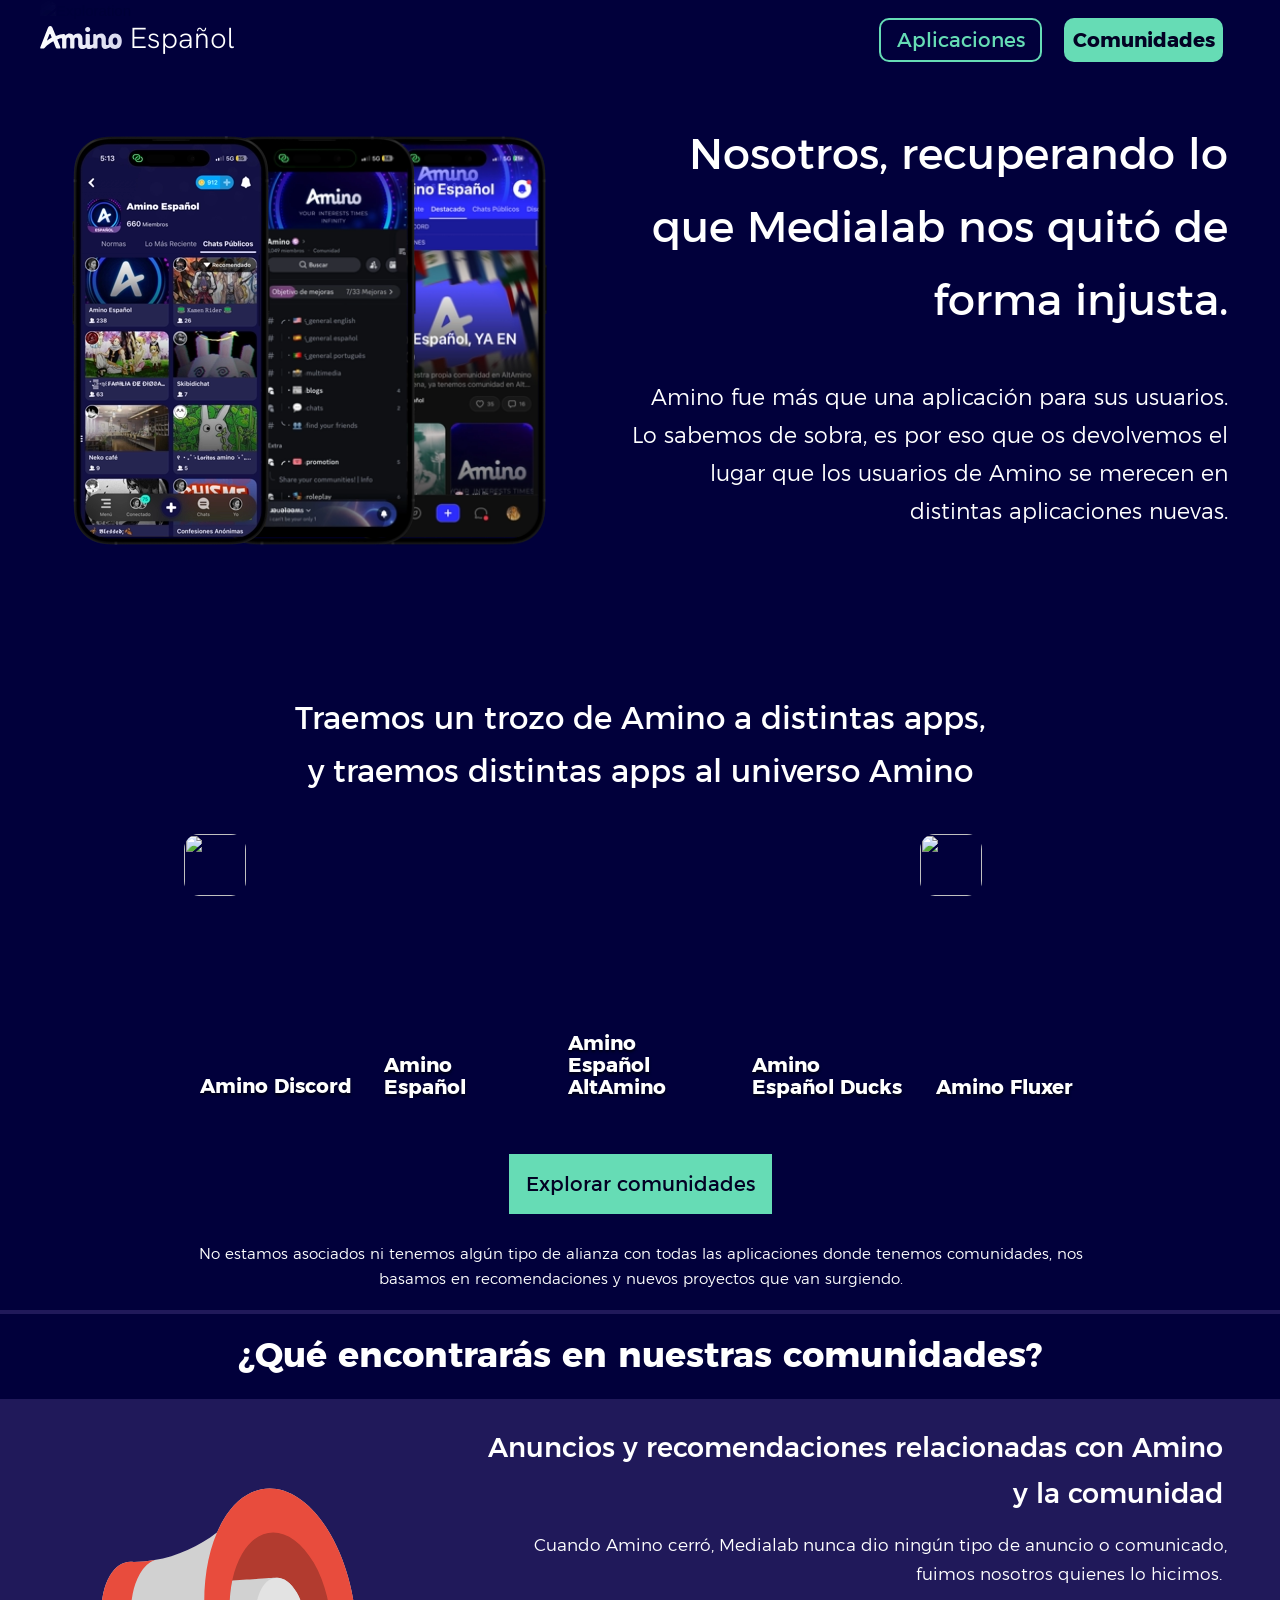
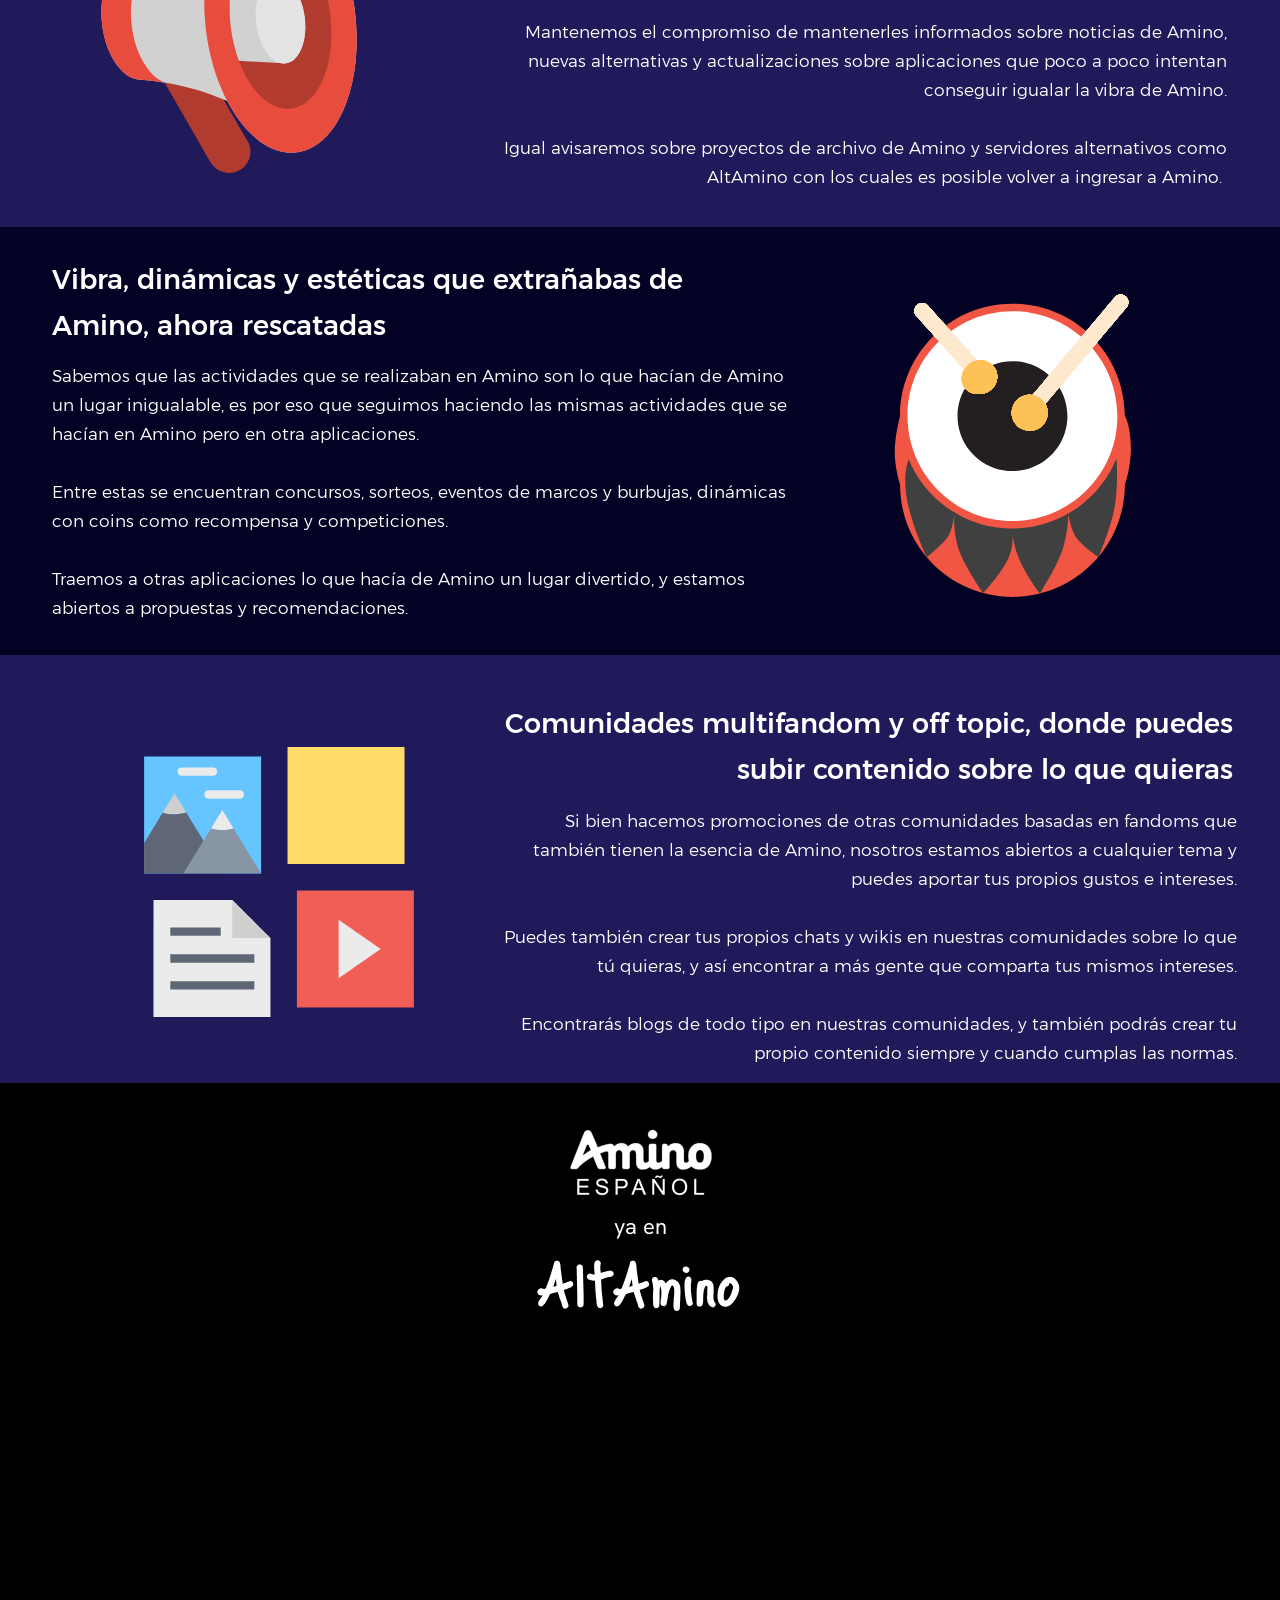
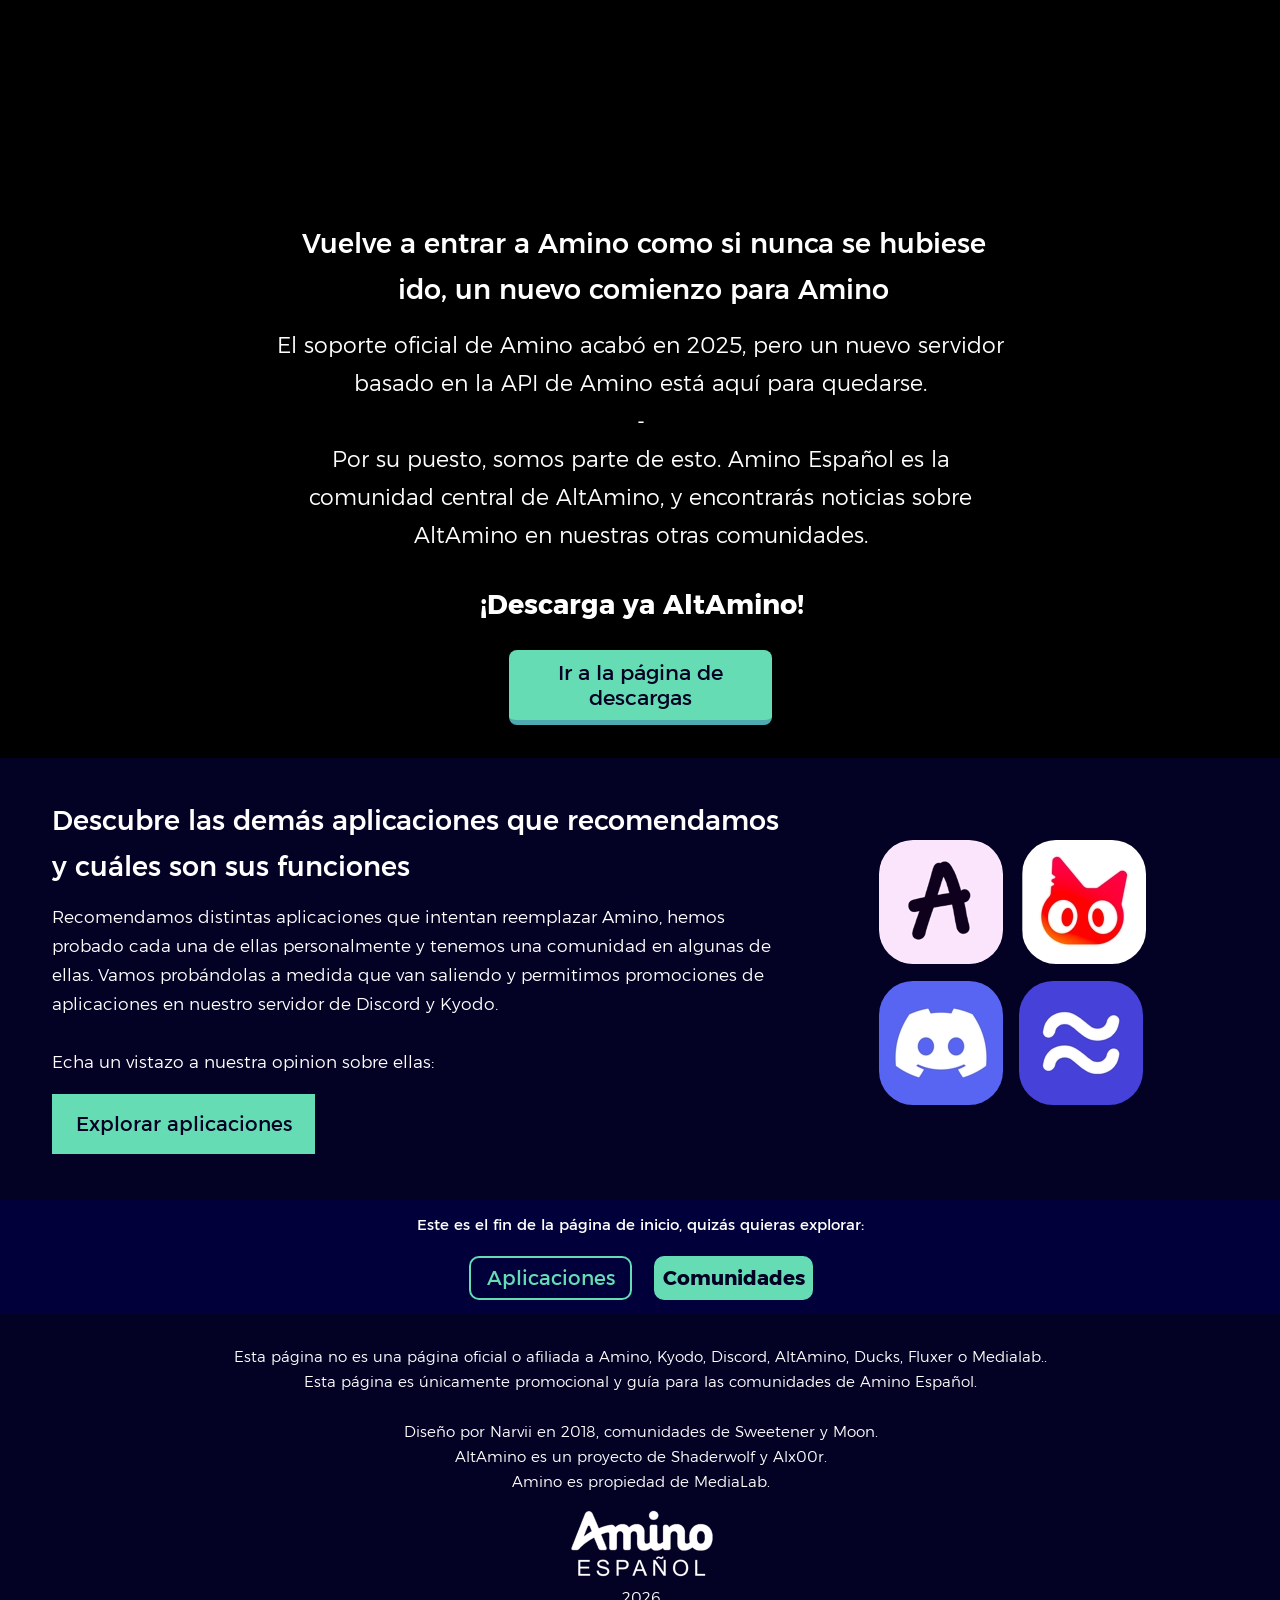
==== commit 3f71ab84: "ok" ====
--- a/index.html
+++ b/index.html
@@ -1,14 +1,27 @@
 <!DOCTYPE html>
-<html>
+<html prefix="og: http://ogp.me/ns#">
 <head>
 <meta charset="UTF-8">
 <meta name="viewport" content="width=device-width,initial-scale=1,shrink-to-fit=no">
 <title>Inicio</title>
 <meta name="robots" content="max-image-preview:large">
 <meta name="generator" content="sitely.app 6.2.1">
+<meta name="twitter:card" content="summary_large_image">
+<meta property="og:title" content="Inicio">
+<meta property="og:type" content="website">
+<meta property="og:description" content="Descubre las comunidades de Amino Espa&ntilde;ol, donde revivimos lo que un d&iacute;a fue Amino">
+<meta property="og:image" content="https://juanetemii.github.io/aminoes-web/share/amino-espanol-246.jpg">
+<meta property="og:image:width" content="246">
+<meta property="og:image:height" content="246">
+<link rel="shortcut icon" type="image/x-icon" href="favicon.ico">
+<link rel="apple-touch-icon" sizes="180x180" href="images/a/apple-touch-icon-ea79d0.png">
+<meta name="msapplication-TileImage" content="images/b/mstile-144x144-4bcef1.png">
+<link rel="manifest" href="manifest.json" crossOrigin="use-credentials">
+<link rel="mask-icon" href="website-icon-743522.svg" color="rgb(42,161,152)">
+<meta name="description" content="Descubre las comunidades de Amino Espa&ntilde;ol, donde revivimos lo que un d&iacute;a fue Amino">
 <link rel="canonical" href="https://juanetemii.github.io/aminoes-web">
 <meta name="referrer" content="origin-when-cross-origin">
-<link rel="stylesheet" href="css/site.fda883.css" type="text/css">
+<link rel="stylesheet" href="css/site.743522.css" type="text/css">
 </head>
 <body style="--sw:0px" id="b1">
 <script>!function(){var t,e,n=document.body,r=("0"===n.style.getPropertyValue("--sw")&&n.style.setProperty("--sw","0px"),document.createElement("P")),i=(r.innerHTML="&nbsp;",r.style.cssText="position:fixed;visibility:hidden;font-size:100px;zoom:1",r.setAttribute("aria-hidden","true"),n.appendChild(r),t=r,function(){var e=Math.trunc(1e4/parseFloat(window.getComputedStyle(t).getPropertyValue("font-size")))/100;e!=n.style.getPropertyValue("--f")&&n.style.setProperty("--f",e)});"ResizeObserver"in window?new ResizeObserver(i).observe(r):"requestAnimationFrame"in window?(e=function(){i(),requestAnimationFrame(e)},requestAnimationFrame(e)):setInterval(i,100)}();</script>
@@ -608,6 +621,6 @@
 <script>window.pctx="js/";</script>
 <script src="js/dotlottie.4bfd71.js"></script>
 <script src="js/slick.4bfd71.js"></script>
-<script src="js/index.fda883.js"></script>
+<script src="js/index.743522.js"></script>
 </body>
 </html>
--- a/css/site.743522.css
+++ b/css/site.743522.css
@@ -0,0 +1,55 @@
+body{--f:1;min-width:1200px}@media (max-width:1199px){body{min-width:320px}}html{font-family:sans-serif}body{font-size:0;margin:0;--z:1;zoom:var(--z)}audio,video{display:inline-block;vertical-align:baseline}video[controls]{zoom:calc(1/var(--z));transform:scale(var(--z));transform-origin:0 0}audio:not([controls]){display:none;height:0}[hidden],template{display:none}a{background:0 0}b,strong{font-weight:700}dfn{font-style:italic}h1,h2,h3,h4,h5,h6{font-size:1em;line-height:1;margin:0}img{border:0}svg:not(:root){overflow:hidden}button,input,optgroup,select,textarea{color:inherit;font:inherit;margin:0}button{overflow:visible;background:none;border:0;padding:0;text-align:inherit;align-items:initial;padding-block-start:0;padding-block-end:0;padding-inline-start:0}button,select{text-transform:none}button,html input[type=button],input[type=submit]{-webkit-appearance:button;cursor:pointer;box-sizing:border-box;white-space:normal;white-space-collapse:preserve}input[type=text],input[type=password],input[type=email],input[type=date],input[type=number],textarea{-webkit-appearance:none;appearance:none;box-sizing:border-box}button[disabled],html input[disabled]{cursor:default}button::-moz-focus-inner,input::-moz-focus-inner{border:0;padding:0}input{line-height:normal}input[type=checkbox],input[type=radio]{box-sizing:border-box;padding:0}input[type=number]::-webkit-inner-spin-button,input[type=number]::-webkit-outer-spin-button{height:auto}input[type=search]{-webkit-appearance:textfield;-moz-box-sizing:content-box;-webkit-box-sizing:content-box;box-sizing:content-box}input[type=search]::-webkit-search-cancel-button,input[type=search]::-webkit-search-decoration{-webkit-appearance:none}textarea{overflow:auto;box-sizing:border-box;border-color:#ddd}optgroup{font-weight:700}table{border-collapse:collapse;border-spacing:0}td,th{padding:0}blockquote{margin-block-start:0;margin-block-end:0;margin-inline-start:0;margin-inline-end:0}:-webkit-full-screen-ancestor:not(iframe){-webkit-clip-path:initial!important}
+body>div{font-size:0}p,span,h1,h2,h3,h4,h5,h6,a,li,button{margin:0;word-spacing:normal;word-wrap:break-word;-ms-word-wrap:break-word;pointer-events:auto;-ms-text-size-adjust:none !important;-moz-text-size-adjust:none !important;-webkit-text-size-adjust:none !important;text-size-adjust:none !important;max-height:10000000px}sup{font-size:inherit;vertical-align:baseline;position:relative;top:-0.4em}sub{font-size:inherit;vertical-align:baseline;position:relative;top:0.4em}ul{display:block;word-spacing:normal;word-wrap:break-word;line-break:normal;list-style-type:none;padding:0;margin:0;-moz-padding-start:0;-khtml-padding-start:0;-webkit-padding-start:0;-o-padding-start:0;-padding-start:0;-webkit-margin-before:0;-webkit-margin-after:0}li{display:block;white-space:normal}[data-marker]::before{content:attr(data-marker) ' ';-webkit-user-select:none;-khtml-user-select:none;-moz-user-select:none;-ms-user-select:none;-o-user-select:none;user-select:none;text-wrap:nowrap}li p, .slc{-webkit-touch-callout:none;-webkit-user-select:none;-khtml-user-select:none;-moz-user-select:none;-ms-user-select:none;-o-user-select:none;user-select:none}form{display:inline-block}a{text-decoration:inherit;color:inherit;-webkit-tap-highlight-color:rgba(0,0,0,0)}textarea{resize:none}.shm-l{float:left;clear:left}.shm-r{float:right;clear:right;shape-outside:content-box}.btf{display:none}.plyr{min-width:0 !important}html,body{-webkit-text-zoom:reset !important}.slick-slider{position:relative;display:block;box-sizing:border-box;-moz-box-sizing:border-box;-webkit-touch-callout:none;-webkit-user-select:none;-khtml-user-select:none;-moz-user-select:none;-webkit-tap-highlight-color:transparent;pointer-events:none}
+.slick-list{position:relative;display:block;margin:0;padding:0;border-left:var(--border-left);border-top:var(--border-top);border-right:var(--border-right);border-bottom:var(--border-bottom);border-radius:var(--rounding);box-shadow:var(--shadow)}
+@media (prefers-color-scheme: dark)
+{
+    .slick-list{border-left:var(--border-left-dark, var(--border-left));border-top:var(--border-top-dark, var(--border-top));border-right:var(--border-right-dark, var(--border-right));border-bottom:var(--border-bottom-dark, var(--border-bottom));box-shadow:var(--shadow-dark, var(--shadow))}
+}
+.slick-list:focus{outline:none}
+.slick-list .dragging{cursor:pointer}
+.slick-slider .slick-list,.slick-track,.slick-slide{-webkit-transform:translate(0,0);-moz-transform:translate(0,0);-ms-transform:translate(0,0);-o-transform:translate(0,0);transform:translate(0,0)}
+.slick-track{position:relative;height:100%;left:0;top:0;display:inline-block;zoom:1}
+.slick-track:before,.slick-track:after{content:"";display:table}
+.slick-track:after{clear:both}
+.slick-loading .slick-track{display:none}
+.slick-slide{position:static;float:left;height:100%;min-height:1px;display:none}
+.slick-active picture{pointer-events:auto}
+.slick-slide img{display:block}
+.slick-slide .slick-loading img{display:none}
+.slick-initialized .slick-slide{display:block}
+.slick-loading .slick-slide{display:none}
+.slick-vertical .slick-slide{display:block;height:auto;border:1px solid transparent}
+.slick-prev,.slick-next{position:absolute;display:block;line-height:0;font-size:0;cursor:pointer;background:transparent;color:transparent;top:50%;padding:0;border:none;outline:none}
+.slick-prev:hover,.slick-prev:focus,.slick-next:hover,.slick-next:focus{outline:none;opacity:1}
+.slick-prev .slick-disabled,.slick-next .slick-disabled{opacity:0.25}
+.slick-dots{position:absolute;list-style:none;display:block;text-align:center;padding:0;width:100%}
+.slick-dots li{position:relative;display:inline-block;padding:0;cursor:pointer}
+.slick-dots li button:hover,.slick-dots li button:focus{outline:none;opacity:1}
+.slick-dots li button{border:0;background:transparent;display:block;outline:none;line-height:0;font-size:0;color:transparent;padding:5px;cursor:pointer;color:black;opacity:0.25;pointer-events:auto}
+.slick-dots .slick-active button:active{opacity:1}
+.slick-dots .slick-active button{opacity:0.75}
+[dir="rtl"] .slick-slide{float:right}
+.slidex {display:none}
+.slider-nav .slick-list {overflow:hidden}
+.slider-nav button {pointer-events:auto}
+.slider-nav picture {cursor:pointer}
+@font-face{font-display:block;font-family:"Montserrat 3";src:url('Montserrat-Regular.woff2') format('woff2'),url('Montserrat-Regular.woff') format('woff');font-weight:400}@font-face{font-display:block;font-family:"Montserrat 2";src:url('Montserrat-Light.woff2') format('woff2'),url('Montserrat-Light.woff') format('woff');font-weight:300}@font-face{font-display:block;font-family:"Montserrat 6";src:url('Montserrat-Bold.woff2') format('woff2'),url('Montserrat-Bold.woff') format('woff');font-weight:700}@font-face{font-display:block;font-family:"Hanken Grotesk 2";src:url('HankenGrotesk_wght_.woff2') format('woff2'),url('HankenGrotesk_wght_.woff') format('woff');font-weight:300;font-style:normal}@font-face{font-display:block;font-family:"Hanken Grotesk 3";src:url('HankenGrotesk_wght_.woff2') format('woff2'),url('HankenGrotesk_wght_.woff') format('woff');font-weight:400}@font-face{font-display:block;font-family:"Montserrat 4";src:url('Montserrat-Medium.woff2') format('woff2'),url('Montserrat-Medium.woff') format('woff');font-weight:500}#b1{background-color:#01003b}.ps1{position:relative;margin-top:0}.v1{display:block;pointer-events:none}.s1{width:1200px;margin-left:auto;margin-right:auto;min-height:1306px}.v2{display:inline-block;vertical-align:top}.ps2{position:relative;margin-left:0;margin-top:0}.s2{min-width:1200px;width:1200px;min-height:1306px}.s3{min-width:1200px;width:1200px;min-height:1306px;line-height:0}.v3{display:inline-block;vertical-align:top;pointer-events:auto}.s4{min-width:1200px;width:1200px;height:807px}.z1{z-index:1}.wrapper1{zoom:calc(1 / var(--z, 1));font-size:15px;line-height:1.4;height:807px}.wrapper1 div, .wrapper1 p, .wrapper1 a{font-size:15px;line-height:1.4}.wrapper1 input{font-size:15px;line-height:1.4;margin:3px 2px 3px 2px}.ps3{position:relative;margin-left:146px;margin-top:-807px}.s5{min-width:262px;width:262px;min-height:680px;height:680px}.z2{z-index:14}.i1{position:absolute;left:0;width:262px;top:108px;height:465px;-webkit-border-radius:0;-moz-border-radius:0;border-radius:0;border:0}.i2{width:100%;height:100%;display:inline-block;-webkit-transform:translate3d(0,0,0)}.ps4{position:relative;margin-left:-131px;margin-top:-807px}.s6{min-width:262px;width:262px;min-height:680px;height:680px}.z3{z-index:13}.i3{position:absolute;left:0;width:262px;top:108px;height:465px;-webkit-border-radius:0;-moz-border-radius:0;border-radius:0;border:0}.ps5{position:relative;margin-left:-539px;margin-top:-740px}.s7{min-width:262px;width:262px;min-height:546px;height:546px}.z4{z-index:15}.i4{position:absolute;left:0;width:262px;top:41px;height:465px;-webkit-border-radius:0;-moz-border-radius:0;border-radius:0;border:0}.v4{display:inline-block;vertical-align:top;pointer-events:auto}.ps6{position:relative;margin-left:326px;margin-top:-690px}.s8{min-width:600px;width:600px;overflow:hidden;height:248px}.z5{z-index:12}.p1{text-indent:0;padding-bottom:0;padding-right:0;text-align:right}.f1{font-family:"Montserrat 3";font-size:43px;font-size:calc(43px * var(--f));line-height:1.699;font-weight:400;font-style:normal;text-decoration:none;text-transform:none;letter-spacing:normal;color:#fff;background-color:initial;text-shadow:none}.v5{display:none;pointer-events:auto}.ps7{position:relative;margin-left:338px;margin-top:-674px}.s9{min-width:600px;width:600px;overflow:hidden;height:248px}.z6{z-index:17}.p2{text-indent:0;padding-bottom:0;padding-right:0;text-align:center}.f2{font-family:"Montserrat 3";font-size:43px;font-size:calc(43px * var(--f));line-height:1.699;font-weight:400;font-style:normal;text-decoration:none;text-transform:none;letter-spacing:normal;color:#fff;background-color:initial;text-shadow:none}.ps8{position:relative;margin-left:588px;margin-top:-428px}.s10{min-width:600px;width:600px;overflow:hidden;height:180px}.z7{z-index:16}.f3{font-family:"Montserrat 2";font-size:22px;font-size:calc(22px * var(--f));line-height:1.728;font-weight:300;font-style:normal;text-decoration:none;text-transform:none;letter-spacing:normal;color:#fff;background-color:initial;text-shadow:none}.ps9{position:relative;margin-left:600px;margin-top:-416px}.s11{min-width:600px;width:600px;overflow:hidden;height:180px}.z8{z-index:18}.f4{font-family:"Montserrat 2";font-size:22px;font-size:calc(22px * var(--f));line-height:1.728;font-weight:300;font-style:normal;text-decoration:none;text-transform:none;letter-spacing:normal;color:#fff;background-color:initial;text-shadow:none}.ps10{position:relative;margin-left:0;margin-top:-115px}.s12{min-width:1200px;width:1200px;overflow:hidden;height:115px}.z9{z-index:19}.f5{font-family:"Montserrat 3";font-size:31px;font-size:calc(31px * var(--f));line-height:1.711;font-weight:400;font-style:normal;text-decoration:none;text-transform:none;letter-spacing:normal;color:#fff;background-color:initial;text-shadow:none}.ps11{position:relative;margin-left:0;margin-top:-115px}.s13{min-width:1200px;width:1200px;overflow:hidden;height:115px}.z10{z-index:36}.f6{font-family:"Montserrat 3";font-size:31px;font-size:calc(31px * var(--f));line-height:1.711;font-weight:400;font-style:normal;text-decoration:none;text-transform:none;letter-spacing:normal;color:#fff;background-color:initial;text-shadow:none}.v6{display:none}.ps12{position:relative;margin-left:49px;margin-top:1578px}.s14{min-width:1106px;width:1106px;min-height:195px}.z11{z-index:43}.ps13{position:relative;margin-left:-49px;margin-top:-1693px}.s15{min-width:1200px;width:1200px;overflow:hidden;height:115px}.z12{z-index:50}.f7{font-family:"Montserrat 6";font-size:31px;font-size:calc(31px * var(--f));line-height:1.711;font-weight:700;font-style:normal;text-decoration:none;text-transform:none;letter-spacing:normal;color:#fff;background-color:initial;text-shadow:none}.ps14{position:relative;margin-left:-49px;margin-top:-1693px}.z13{z-index:51}.ps15{position:relative;margin-left:-49px;margin-top:-1693px}.z14{z-index:52}.ps16{position:relative;margin-left:-49px;margin-top:-1693px}.z15{z-index:53}.ps17{position:relative;margin-left:-49px;margin-top:-1693px}.z16{z-index:54}.ps18{position:relative;margin-left:0;margin-top:0}.s16{min-width:1106px;width:1106px;min-height:195px}.s17{min-width:195px;width:195px;min-height:195px;height:195px}.i5{position:absolute;left:0;width:195px;top:0;height:195px;-webkit-border-radius:16px;-moz-border-radius:16px;border-radius:16px;border:0}.ps19{position:relative;margin-left:30px;margin-top:0}.ps20{position:relative;margin-left:37px;margin-top:0}.ps21{position:relative;margin-left:34px;margin-top:0}.ps22{position:relative;margin-left:0;margin-top:-115px}.s18{min-width:1200px;width:1200px;overflow:hidden;height:115px}.z17{z-index:55}.f8{font-family:"Montserrat 2";font-size:15px;font-size:calc(15px * var(--f));line-height:1.668;font-weight:300;font-style:normal;text-decoration:none;text-transform:none;letter-spacing:normal;color:#fff;background-color:initial;text-shadow:none}.ps23{position:relative;margin-left:0;margin-top:-115px}.s19{min-width:1200px;width:1200px;overflow:hidden;height:115px}.z18{z-index:56}.f9{font-family:"Montserrat 6";font-size:31px;font-size:calc(31px * var(--f));line-height:1.711;font-weight:700;font-style:normal;text-decoration:none;text-transform:none;letter-spacing:normal;color:#fff;background-color:initial;text-shadow:none}.v7{display:inline-block;vertical-align:top}.ps24{position:relative;margin-left:144px;margin-top:27px}.s20{min-width:913px;width:913px;min-height:272px}.z19{z-index:20}.ps25{position:relative;margin-left:0;margin-top:0}.s21{min-width:62px;width:62px;min-height:62px;height:62px}.z20{z-index:28}.i6{position:absolute;left:0;width:62px;top:0;height:62px;-webkit-border-radius:15px;-moz-border-radius:15px;border-radius:15px;border:0}.ps26{position:relative;margin-left:122px;margin-top:0}.z21{z-index:26}.ps27{position:relative;margin-left:122px;margin-top:0}.z22{z-index:22}.z23{z-index:24}.z24{z-index:30}.ps28{position:relative;margin-left:8px;margin-top:-56px}.s22{min-width:169px;width:169px;min-height:266px;height:266px}.z25{z-index:27}.i7{position:absolute;left:0;width:169px;top:0;height:266px;-webkit-border-radius:14px;-moz-border-radius:14px;border-radius:14px;border:0}.ps29{position:relative;margin-left:15px;margin-top:-56px}.z26{z-index:25}.z27{z-index:21}.z28{z-index:23}.z29{z-index:29}.ps30{position:relative;margin-left:384px;margin-top:-74px}.s23{min-width:154px;width:154px;overflow:hidden;height:66px}.z30{z-index:31}.p3{text-indent:0;padding-bottom:0;padding-right:0;text-align:left}.f10{font-family:"Montserrat 6";font-size:20px;font-size:calc(20px * var(--f));line-height:1.101;font-weight:700;font-style:normal;text-decoration:none;text-transform:none;letter-spacing:normal;color:#fff;background-color:initial;text-shadow:0 2px 3px rgba(0,0,0,0.7)}.ps31{position:relative;margin-left:-338px;margin-top:-52px}.s24{min-width:154px;width:154px;overflow:hidden;height:44px}.z31{z-index:32}.ps32{position:relative;margin-left:214px;margin-top:-52px}.z32{z-index:33}.ps33{position:relative;margin-left:-706px;margin-top:-31px}.s25{min-width:154px;width:154px;overflow:hidden;height:23px}.z33{z-index:34}.ps34{position:relative;margin-left:582px;margin-top:-30px}.z34{z-index:35}.v8{display:inline-block;vertical-align:top;pointer-events:auto;outline:0}.ps35{position:relative;margin-left:469px;margin-top:48px}.s26{min-width:263px;height:60px;box-sizing:border-box;width:263px;padding-right:0}.c2{-webkit-user-select:none;-moz-user-select:none;user-select:none;color:#030224;-webkit-border-radius:0;-moz-border-radius:0;border-radius:0;background-color:#66dcb5;transition:color 0.2s, border-color 0.2s, background-color 0.2s;transition-timing-function:linear}.z35{z-index:58}.f11{width:100%;max-height:100%;overflow:hidden;z-index:1;font-family:"Montserrat 3";font-size:20px;font-size:calc(20px * var(--f));line-height:1.201;font-weight:400;font-style:normal;text-decoration:none;text-transform:none;letter-spacing:normal;text-shadow:none;text-indent:0;padding-right:0;text-align:center;cursor:pointer;padding-top:18px;padding-bottom:18px}.ps36{position:relative;margin-left:148px;margin-top:27px}.s27{min-width:905px;width:905px;overflow:hidden;height:65px}.z36{z-index:37}.f12{font-family:"Montserrat 2";font-size:15px;font-size:calc(15px * var(--f));line-height:1.668;font-weight:300;font-style:normal;text-decoration:none;text-transform:none;letter-spacing:normal;color:#fff;background-color:initial;text-shadow:none}.v9{display:block}.ps37{position:relative;margin-top:-1306px}.s28{width:100%;min-width:1200px;min-height:79px;padding-bottom:0}.c3{border:0;-webkit-border-radius:0;-moz-border-radius:0;border-radius:0;background-color:transparent}.z37{z-index:4}.ps38{display:inline-block;width:0;height:0}.ps39{position:relative;margin-top:12px}.s29{width:1200px;margin-left:auto;margin-right:auto;min-height:59px}.ps40{position:relative;margin-left:0;margin-top:0}.s30{min-width:1183px;width:1183px;min-height:59px}.s31{min-width:1183px;width:1183px;min-height:59px;line-height:0}.ps41{position:relative;margin-left:0;margin-top:-12px}.s32{min-width:1200px;width:1200px;overflow:hidden;height:79px}.z38{z-index:9}.f13{font-family:"Hanken Grotesk 2";font-size:45px;font-size:calc(45px * var(--f));line-height:1.823;font-weight:300;font-style:normal;text-decoration:underline;text-transform:none;letter-spacing:normal;color:#030224;background-color:initial;text-shadow:none}.ps42{position:relative;margin-left:90px;margin-top:0}.s33{min-width:600px;width:600px;overflow:hidden;height:59px}.z39{z-index:5}.f14{font-family:"Hanken Grotesk 2";font-size:29px;font-size:calc(29px * var(--f));line-height:1.829;font-weight:300;font-style:normal;text-decoration:none;text-transform:none;letter-spacing:normal;color:#fff;background-color:initial;text-shadow:none}.v10{display:inline-block;vertical-align:top;pointer-events:auto;outline:0}.ps43{position:relative;margin-left:334px;margin-top:6px}.s34{min-width:159px;height:44px;box-sizing:border-box;width:159px;padding-right:0}.c4{-webkit-user-select:none;-moz-user-select:none;user-select:none;color:#030224;-webkit-border-radius:10px;-moz-border-radius:10px;border-radius:10px;background-color:#66dcb5;transition:color 0.2s, border-color 0.2s, background-color 0.2s;transition-timing-function:linear}.z40{z-index:6}.a1{display:inline-block;width:100%;z-index:1}.f15{font-family:"Montserrat 6";font-size:20px;font-size:calc(20px * var(--f));line-height:1.201;font-weight:700;font-style:normal;text-decoration:none;text-transform:none;letter-spacing:normal;text-shadow:none;text-indent:0;padding-right:0;text-align:center;cursor:pointer;padding-top:10px;padding-bottom:10px}.ps44{position:relative;margin-left:839px;margin-top:-53px}.s35{min-width:163px;height:44px;box-sizing:border-box;width:159px;padding-right:0}.c5{-webkit-user-select:none;-moz-user-select:none;user-select:none;color:#66dcb5;border:2px solid #66dcb5;-webkit-border-radius:10px;-moz-border-radius:10px;border-radius:10px;background-color:transparent;transition:color 0.2s, border-color 0.2s, background-color 0.2s;transition-timing-function:linear}.z41{z-index:7}.f16{font-family:"Montserrat 3";font-size:20px;font-size:calc(20px * var(--f));line-height:1.201;font-weight:400;font-style:normal;text-decoration:none;text-transform:none;letter-spacing:normal;text-shadow:none;text-indent:0;padding-right:0;text-align:center;cursor:pointer;padding-top:8px;padding-bottom:8px}.ps45{position:relative;margin-left:-1002px;margin-top:-50px}.s36{min-width:82px;width:82px;min-height:33px;height:33px}.z42{z-index:8}.a2{display:block}.i8{position:absolute;left:0;min-width:82px;max-width:82px;min-height:23px;max-height:23px;top:5px}.ps46{position:relative;margin-left:-872px;margin-top:-46px}.s37{min-width:32px;width:32px;min-height:30px;height:30px}.z43{z-index:10}.i9{position:absolute;left:1px;width:30px;top:0;height:30px;-webkit-border-radius:0;-moz-border-radius:0;border-radius:0;border:0}.ps47{position:relative;margin-left:44px;margin-top:-43px}.s38{min-width:27px;width:27px;min-height:27px;height:27px}.z44{z-index:11}.i10{position:absolute;left:0;width:27px;top:0;height:27px;-webkit-border-radius:0;-moz-border-radius:0;border-radius:0;border:0}.v11{display:inline-block;vertical-align:top;pointer-events:none}.ps48{position:relative;margin-top:2604px}.s39{width:100%;min-width:1200px;min-height:1275px}.z45{z-index:84}.ps49{position:relative;margin-top:-2683px}.v12{display:none}.s40{width:1200px;margin-left:auto;margin-right:auto;min-height:1px}.s41{min-width:1200px;width:1200px;min-height:1530px}.z46{z-index:95}.s42{display:block;height:1530px;width:100%;overflow:hidden}.s43{width:auto;height:100%;padding:0px 169px 0px 169px;background-color:rgb(0,0,0)}.un2 .slider{height:1530px}.un2 .slick-prev,.un2 .slick-next{opacity:0.75;height:20px;width:20px;margin-top:-10px;pointer-events:auto;color:#808080}
+.un2 .slick-prev{left:-25px}
+.un2 .slick-next{right:-25px}
+.un2 .slider-for{margin-bottom:0px}
+.un2 .slider-nav{margin-bottom:0px}
+.un2 .slider-nav picture{border:solid 0px transparent;margin:auto}
+.un2 .slider-nav .slick-center picture{border-color:transparent}
+.un2 .slick-dots{bottom:0px}
+.un2 .slick-dots li{height:20px;width:20px;margin:0 5px}
+.un2 .slick-dots li button{height:20px;width:20px}
+.un2 .slick-dots li button:before{width:20px;height:20px}
+.un2 .slick-dots button{color:#808080}
+[dir="rtl"] .un2 .slick-next{right:auto;left:{{arrowdistance}}px}
+[dir="rtl"] .un2 .slick-prev{right:{{arrowdistance}}px;left:auto}
+@media (prefers-color-scheme: dark) {
+    .un2 .slick-prev,.un2 .slick-next{{{arrowcolordark}}}
+    .un2 .slider-nav .slick-center picture{{{selthumbnailcolordark}}}
+    .un2 .slick-dots button{{{dotscolordark}}}
+}
+.ps50{position:relative;margin-top:0}.c6{border:0;-webkit-border-radius:0;-moz-border-radius:0;border-radius:0;background-color:#000}.z47{z-index:85}.ps51{position:relative;margin-top:36px}.s44{width:1200px;margin-left:auto;margin-right:auto;min-height:1206px}.ps52{position:relative;margin-left:300px;margin-top:0}.s45{min-width:600px;width:600px;min-height:131px}.s46{min-width:600px;width:600px;min-height:131px;line-height:0}.ps53{position:relative;margin-left:181px;margin-top:0}.s47{min-width:240px;width:240px;min-height:93px;height:93px}.z48{z-index:86}.i11{position:absolute;left:31px;width:178px;top:0;height:93px;-webkit-border-radius:0;-moz-border-radius:0;border-radius:0;border:0}.ps54{position:relative;margin-left:0;margin-top:-5px}.s48{min-width:600px;width:600px;overflow:hidden;height:43px}.z49{z-index:87}.f17{font-family:"Hanken Grotesk 3";font-size:22px;font-size:calc(22px * var(--f));line-height:1.819;font-weight:400;font-style:normal;text-decoration:none;text-transform:none;letter-spacing:normal;color:#fff;background-color:initial;text-shadow:none}.ps55{position:relative;margin-left:-415px;margin-top:131px}.s49{min-width:230px;width:230px;min-height:65px;height:65px}.z50{z-index:88}.i12{position:absolute;left:0;width:230px;top:0;height:65px;-webkit-border-radius:0;-moz-border-radius:0;border-radius:0;border:0}.ps56{position:relative;margin-left:114px;margin-top:31px}.s50{min-width:973px;width:973px;min-height:441px}.z51{z-index:89}.ps57{position:relative;margin-left:0;margin-top:8px}.s51{min-width:244px;width:244px;min-height:433px;height:433px}.z52{z-index:93}.i13{position:absolute;left:0;width:244px;top:0;height:433px;-webkit-border-radius:0;-moz-border-radius:0;border-radius:0;border:0}.ps58{position:relative;margin-left:-9px;margin-top:6px}.s52{min-width:245px;width:245px;min-height:435px;height:435px}.z53{z-index:92}.i14{position:absolute;left:0;width:245px;top:0;height:435px;-webkit-border-radius:0;-moz-border-radius:0;border-radius:0;border:0}.ps59{position:relative;margin-left:-3px;margin-top:0}.s53{min-width:248px;width:248px;min-height:441px;height:441px}.z54{z-index:91}.i15{position:absolute;left:0;width:248px;top:1px;height:440px;-webkit-border-radius:0;-moz-border-radius:0;border-radius:0;border:0}.ps60{position:relative;margin-left:236px;margin-top:34px}.s54{min-width:735px;width:735px;overflow:hidden;height:106px}.z55{z-index:96}.p4{text-indent:0;padding-bottom:0;padding-right:0;text-align:center}.f18{font-family:"Montserrat 4";font-size:27px;font-size:calc(27px * var(--f));line-height:1.705;font-weight:500;font-style:normal;text-decoration:none;text-transform:none;letter-spacing:normal;color:#fff;background-color:initial;text-shadow:none}.ps61{position:relative;margin-left:233px;margin-top:0}.s55{min-width:735px;width:735px;overflow:hidden;height:228px}.z56{z-index:97}.f19{font-family:"Montserrat 2";font-size:22px;font-size:calc(22px * var(--f));line-height:1.728;font-weight:300;font-style:normal;text-decoration:none;text-transform:none;letter-spacing:normal;color:#fff;background-color:initial;text-shadow:none}.ps62{position:relative;margin-left:234px;margin-top:27px}.s56{min-width:735px;width:735px;overflow:hidden;height:60px}.z57{z-index:98}.f20{font-family:"Montserrat 6";font-size:27px;font-size:calc(27px * var(--f));line-height:1.705;font-weight:700;font-style:normal;text-decoration:none;text-transform:none;letter-spacing:normal;color:#fff;background-color:initial;text-shadow:none}.ps63{position:relative;margin-left:469px;margin-top:8px}.s57{min-width:263px;height:75px;box-sizing:border-box;width:263px;padding-right:0}.c7{-webkit-user-select:none;-moz-user-select:none;user-select:none;color:#030224;border-top:0 solid rgba(0,0,0,0);border-right:0 solid rgba(0,0,0,0);border-bottom:5px solid #4eaab0;border-left:0 solid rgba(0,0,0,0);-webkit-border-radius:8px;-moz-border-radius:8px;border-radius:8px;background-color:#66dcb5;transition:color 0.2s, border-color 0.2s, background-color 0.2s;transition-timing-function:linear}.z58{z-index:94}.f21{font-family:"Montserrat 3";font-size:21px;font-size:calc(21px * var(--f));line-height:1.191;font-weight:400;font-style:normal;text-decoration:none;text-transform:none;letter-spacing:normal;text-shadow:none;text-indent:0;padding-right:0;text-align:center;cursor:pointer;padding-top:10px;padding-bottom:10px}.ps64{position:relative;margin-top:-2648px}.s58{width:100%;min-width:1200px;min-height:4px}.c8{border:0;-webkit-border-radius:0;-moz-border-radius:0;border-radius:0;background-color:#20195a}.z59{z-index:59}.ps65{position:relative;margin-top:-2633px}.v13{display:block;pointer-events:none}.s59{width:1200px;margin-left:auto;margin-right:auto;min-height:63px}.s60{min-width:1200px;width:1200px;overflow:hidden;height:63px}.z60{z-index:57}.f22{font-family:"Montserrat 6";font-size:35px;font-size:calc(35px * var(--f));line-height:1.687;font-weight:700;font-style:normal;text-decoration:none;text-transform:none;letter-spacing:normal;color:#fff;background-color:initial;text-shadow:none}.ps66{position:relative;margin-top:11px}.s61{width:100%;min-width:1200px;min-height:428px}.z61{z-index:62}.z62{z-index:69}.ps67{position:relative;margin-top:25px}.s62{width:1200px;margin-left:auto;margin-right:auto;min-height:386px}.ps68{position:relative;margin-left:49px;margin-top:0}.s63{min-width:1138px;width:1138px;min-height:386px}.ps69{position:relative;margin-left:0;margin-top:0}.s64{min-width:377px;width:377px;min-height:386px;height:386px}.z63{z-index:72}.i16{position:absolute;left:0;min-width:377px;max-width:377px;min-height:377px;max-height:377px;top:4px}.ps70{position:relative;margin-left:22px;margin-top:1px}.s65{min-width:735px;width:735px;overflow:hidden;height:106px}.z64{z-index:70}.p5{text-indent:0;padding-bottom:0;padding-right:0;text-align:right}.ps71{position:relative;margin-left:403px;margin-top:-279px}.s66{min-width:735px;width:735px;overflow:hidden;height:266px}.z65{z-index:71}.f23{font-family:"Montserrat 2";font-size:17px;font-size:calc(17px * var(--f));line-height:1.707;font-weight:300;font-style:normal;text-decoration:none;text-transform:none;letter-spacing:normal;color:#fff;background-color:initial;text-shadow:none}.ps72{position:relative;margin-top:0}.s67{width:100%;min-width:1200px;min-height:428px}.z66{z-index:73}.c9{border:0;-webkit-border-radius:0;-moz-border-radius:0;border-radius:0;background-color:#030224}.z67{z-index:74}.ps73{position:relative;margin-top:25px}.s68{width:1200px;margin-left:auto;margin-right:auto;min-height:378px}.ps74{position:relative;margin-left:12px;margin-top:0}.s69{min-width:1158px;width:1158px;min-height:378px}.z68{z-index:75}.ps75{position:relative;margin-left:0;margin-top:5px}.s70{min-width:735px;width:735px;min-height:371px;line-height:0}.s71{min-width:735px;width:735px;overflow:hidden;height:106px}.z69{z-index:76}.ps76{position:relative;margin-left:0;margin-top:-1px}.s72{min-width:735px;width:735px;overflow:hidden;height:266px}.z70{z-index:77}.f24{font-family:"Montserrat 2";font-size:17px;font-size:calc(17px * var(--f));line-height:1.707;font-weight:300;font-style:normal;text-decoration:none;text-transform:none;letter-spacing:normal;color:#fff;background-color:initial;text-shadow:none}.ps77{position:relative;margin-left:28px;margin-top:0}.s73{min-width:395px;width:395px;min-height:378px;height:378px}.i17{position:absolute;left:9px;min-width:378px;max-width:378px;min-height:378px;max-height:378px;top:0}.ps78{position:relative;margin-top:108px}.v14{display:none;pointer-events:none}.s74{width:1200px;margin-left:auto;margin-right:auto;min-height:1px}.ps79{position:relative;margin-left:349px;margin-top:0}.s75{min-width:510px;width:510px;min-height:53px}.z71{z-index:38}.s76{min-width:86px;width:86px;min-height:53px;height:53px}.i18{position:absolute;left:17px;min-width:52px;max-width:52px;min-height:53px;max-height:53px;top:0;color:rgba(250,250,250,0.5)}.ps80{position:relative;margin-left:56px;margin-top:0}.ps81{position:relative;margin-left:57px;margin-top:0}.ps82{position:relative;margin-left:53px;margin-top:0}.ps83{position:relative;margin-top:0}.s77{width:100%;min-width:1200px;min-height:428px}.z72{z-index:79}.z73{z-index:80}.ps84{position:relative;margin-top:36px}.s78{width:1200px;margin-left:auto;margin-right:auto;min-height:382px}.ps85{position:relative;margin-left:29px;margin-top:0}.s79{min-width:1168px;width:1168px;min-height:382px}.ps86{position:relative;margin-left:0;margin-top:0}.s80{min-width:419px;width:419px;min-height:382px;height:382px}.z74{z-index:83}.i19{position:absolute;left:19px;min-width:382px;max-width:382px;min-height:382px;max-height:382px;top:0}.ps87{position:relative;margin-left:10px;margin-top:10px}.s81{min-width:735px;width:735px;overflow:hidden;height:106px}.z75{z-index:82}.ps88{position:relative;margin-left:433px;margin-top:-266px}.s82{min-width:735px;width:735px;overflow:hidden;height:266px}.z76{z-index:81}.ps89{position:relative;margin-top:-393px}.s83{width:1200px;margin-left:auto;margin-right:auto;min-height:378px}.ps90{position:relative;margin-left:48px;margin-top:0}.s84{min-width:1139px;width:1139px;min-height:378px}.ps91{position:relative;margin-left:0;margin-top:0}.s85{min-width:378px;width:378px;min-height:378px}.z77{z-index:68}.lt1{width:100%;height:378px}.ps92{position:relative;margin-left:22px;margin-top:1px}.s86{min-width:735px;width:735px;overflow:hidden;height:106px}.z78{z-index:61}.f25{font-family:"Montserrat 4";font-size:27px;font-size:calc(27px * var(--f));line-height:1.705;font-weight:500;font-style:normal;text-decoration:none;text-transform:none;letter-spacing:normal;color:#fff;background-color:initial;text-shadow:none}.ps93{position:relative;margin-left:404px;margin-top:-271px}.s87{min-width:735px;width:735px;overflow:hidden;height:266px}.z79{z-index:60}.f26{font-family:"Montserrat 2";font-size:17px;font-size:calc(17px * var(--f));line-height:1.707;font-weight:300;font-style:normal;text-decoration:none;text-transform:none;letter-spacing:normal;color:#fff;background-color:initial;text-shadow:none}.ps94{position:relative;margin-top:1290px}.s88{width:100%;min-width:1200px;min-height:442px}.z80{z-index:100}.ps95{position:relative;margin-top:40px}.s89{width:1200px;margin-left:auto;margin-right:auto;min-height:356px}.ps96{position:relative;margin-left:12px;margin-top:0}.s90{min-width:1094px;width:1094px;min-height:356px}.s91{min-width:735px;width:735px;min-height:356px;line-height:0}.ps97{position:relative;margin-left:0;margin-top:0}.s92{min-width:735px;width:735px;overflow:hidden;height:106px}.z81{z-index:102}.s93{min-width:735px;width:735px;overflow:hidden;height:179px}.z82{z-index:101}.ps98{position:relative;margin-left:0;margin-top:12px}.z83{z-index:108}.ps99{position:relative;margin-left:92px;margin-top:42px}.s94{min-width:267px;width:267px;min-height:265px}.z84{z-index:103}.s95{min-width:267px;width:267px;min-height:124px}.s96{min-width:124px;width:124px;min-height:124px;height:124px}.i20{position:absolute;left:0;width:124px;top:0;height:124px;-webkit-border-radius:34px;-moz-border-radius:34px;border-radius:34px;border:0}.ps100{position:relative;margin-left:19px;margin-top:0}.ps101{position:relative;margin-left:0;margin-top:17px}.s97{min-width:264px;width:264px;min-height:124px}.ps102{position:relative;margin-left:16px;margin-top:0}.ps103{position:relative;margin-top:12px}.s98{width:1200px;margin-left:auto;margin-right:auto;height:88px}.ps104{position:relative;margin-left:300px;margin-top:0}.s99{min-width:600px;width:600px;min-height:88px}.s100{min-width:600px;width:600px;overflow:hidden;height:34px}.z85{z-index:110}.f27{font-family:"Montserrat 3";font-size:15px;font-size:calc(15px * var(--f));line-height:1.668;font-weight:400;font-style:normal;text-decoration:none;text-transform:none;letter-spacing:normal;color:#fff;background-color:initial;text-shadow:none}.ps105{position:relative;margin-left:129px;margin-top:10px}.s101{min-width:344px;width:344px;min-height:44px}.z86{z-index:111}.ps106{position:relative;margin-left:0;margin-top:0}.s102{min-width:163px;height:44px;box-sizing:border-box;width:159px;padding-right:0}.c10{-webkit-user-select:none;-moz-user-select:none;user-select:none;color:#66dcb5;border:2px solid #66dcb5;-webkit-border-radius:10px;-moz-border-radius:10px;border-radius:10px;background-color:transparent;transition:color 0.2s, border-color 0.2s, background-color 0.2s;transition-timing-function:linear}.z87{z-index:113}.f28{width:100%;max-height:100%;overflow:hidden;z-index:1;font-family:"Montserrat 3";font-size:20px;font-size:calc(20px * var(--f));line-height:1.201;font-weight:400;font-style:normal;text-decoration:none;text-transform:none;letter-spacing:normal;text-shadow:none;text-indent:0;padding-right:0;text-align:center;cursor:pointer;padding-top:8px;padding-bottom:8px}.ps107{position:relative;margin-left:22px;margin-top:0}.s103{min-width:159px;height:44px;box-sizing:border-box;width:159px;padding-right:0}.c11{-webkit-user-select:none;-moz-user-select:none;user-select:none;color:#030224;-webkit-border-radius:10px;-moz-border-radius:10px;border-radius:10px;background-color:#66dcb5;transition:color 0.2s, border-color 0.2s, background-color 0.2s;transition-timing-function:linear}.z88{z-index:112}.f29{width:100%;max-height:100%;overflow:hidden;z-index:1;font-family:"Montserrat 6";font-size:20px;font-size:calc(20px * var(--f));line-height:1.201;font-weight:700;font-style:normal;text-decoration:none;text-transform:none;letter-spacing:normal;text-shadow:none;text-indent:0;padding-right:0;text-align:center;cursor:pointer;padding-top:10px;padding-bottom:10px}.ps108{position:relative;margin-top:14px}.s104{width:100%;min-width:1200px;min-height:315px}.z89{z-index:64}.ps109{position:relative;margin-top:30px}.s105{width:1200px;margin-left:auto;margin-right:auto;min-height:269px}.ps110{position:relative;margin-left:191px;margin-top:0}.s106{min-width:820px;width:820px;min-height:269px}.s107{min-width:819px;width:819px;min-height:249px;line-height:0}.s108{min-width:819px;width:819px;overflow:hidden;height:180px}.z90{z-index:66}.f30{font-family:"Montserrat 2";font-size:15px;font-size:calc(15px * var(--f));line-height:1.668;font-weight:300;font-style:normal;text-decoration:none;text-transform:none;letter-spacing:normal;color:#fff;background-color:initial;text-shadow:none}.ps111{position:relative;margin-left:291px;margin-top:-24px}.s109{min-width:240px;width:240px;min-height:93px;height:93px}.z91{z-index:65}.i21{position:absolute;left:31px;width:178px;top:0;height:93px;-webkit-border-radius:0;-moz-border-radius:0;border-radius:0;border:0}.ps112{position:relative;margin-left:1px;margin-top:-8px}.s110{min-width:819px;width:819px;overflow:hidden;height:28px}.z92{z-index:67}.f31{font-family:"Montserrat 2";font-size:15px;font-size:calc(15px * var(--f));line-height:1.668;font-weight:300;font-style:normal;text-decoration:none;text-transform:none;letter-spacing:normal;color:#fff;background-color:initial;text-shadow:none}.c12{display:inline-block;position:relative;margin-left:0;margin-top:0}.c2:hover{background-color:#677a85;background-clip:padding-box}.c2:active{transition:initial;background-color:#030224;color:#fff}.c4:hover{background-color:#20195a;background-clip:padding-box}.c4:active{transition:initial;background-color:#030224;color:#fff}.c5:hover{background-color:#20195a;background-clip:padding-box;border-color:#030224}.c5:active{transition:initial;background-color:#030224;color:#fff}.c7:hover{background-color:#677a85;background-clip:padding-box;border-color:#030224}.c7:active{transition:initial;background-color:#030224;color:#fff}.c10:hover{background-color:#20195a;background-clip:padding-box;border-color:#030224}.c10:active{transition:initial;background-color:#030224;color:#fff}.c11:hover{background-color:#20195a;background-clip:padding-box}.c11:active{transition:initial;background-color:#030224;color:#fff}body{--d:0;--s:1200}@media (max-width:1199px){.s1{width:320px;min-height:858px}.s2{min-width:320px;width:320px;min-height:858px}.s3{min-width:320px;width:320px;min-height:858px}.s4{min-width:320px;width:320px;height:424px}.wrapper1{height:424px}.ps3{margin-left:95px;margin-top:-350px}.s5{min-width:130px;width:130px;min-height:226px;height:226px}.i1{left:1px;width:127px;top:0;height:226px}.ps4{margin-left:177px;margin-top:-356px}.s6{min-width:127px;width:127px;min-height:239px;height:239px}.i3{width:127px;top:6px;height:226px}.ps5{margin-left:13px;margin-top:-350px}.s7{min-width:143px;width:143px;min-height:226px;height:226px}.i4{left:8px;width:127px;top:0;height:226px}.v4{display:none}.ps6{margin-left:76px;margin-top:-157px}.s8{min-width:160px;width:160px;height:66px}.f1{font-size:11px;font-size:calc(11px * var(--f));line-height:1.728}.v5{display:inline-block;vertical-align:top}.ps7{margin-left:8px;margin-top:-124px}.s9{min-width:304px;width:304px;height:95px}.f2{font-size:17px;font-size:calc(17px * var(--f));line-height:1.707}.ps8{margin-left:76px;margin-top:-88px}.s10{min-width:160px;width:160px;height:48px}.f3{font-size:5px;font-size:calc(5px * var(--f));line-height:1.801}.ps9{margin-left:8px;margin-top:-35px}.s11{min-width:304px;width:304px;height:96px}.f4{font-size:12px;font-size:calc(12px * var(--f));line-height:1.668}.ps10{margin-top:82px}.s12{min-width:320px;width:320px;height:31px}.f5{font-size:8px;font-size:calc(8px * var(--f));line-height:1.751}.ps11{margin-top:43px}.s13{min-width:320px;width:320px;height:51px}.f6{font-size:13px;font-size:calc(13px * var(--f));line-height:1.770}.v6{display:inline-block;vertical-align:top}.ps12{margin-left:6px;margin-top:7px}.s14{min-width:308px;width:308px;min-height:85px}.ps13{margin-left:0;margin-top:57px}.s15{min-width:65px;width:65px;height:28px}.f7{font-size:7px;font-size:calc(7px * var(--f));line-height:1.572}.ps14{margin-left:-6px;margin-top:57px}.ps15{margin-left:-2px;margin-top:57px}.ps16{margin-left:-4px;margin-top:57px}.ps17{margin-left:243px;margin-top:-28px}.ps18{margin-left:6px;margin-top:-85px}.s16{min-width:295px;width:295px;min-height:52px}.s17{min-width:52px;width:52px;min-height:52px;height:52px}.i5{width:52px;height:52px}.ps19{margin-left:8px}.ps20{margin-left:10px}.ps21{margin-left:9px}.ps22{margin-left:13px;margin-top:61px}.s18{min-width:295px;width:295px;height:40px}.f8{font-size:7px;font-size:calc(7px * var(--f));line-height:1.572}.ps23{margin-top:19px}.s19{min-width:320px;width:320px;height:67px}.f9{font-size:19px;font-size:calc(19px * var(--f));line-height:1.738}.v7{display:none}.ps24{margin-left:38px;margin-top:-497px}.s20{min-width:244px;width:244px;min-height:345px}.ps25{margin-top:272px}.s21{min-width:17px;width:17px;min-height:17px;height:17px}.i6{width:17px;height:17px;-webkit-border-radius:9px;-moz-border-radius:9px;border-radius:9px}.ps26{margin-left:32px;margin-top:272px}.ps27{margin-left:33px;margin-top:272px}.ps28{margin-left:3px;margin-top:-15px}.s22{min-width:45px;width:45px;min-height:71px;height:71px}.i7{width:45px;height:71px}.ps29{margin-left:4px;margin-top:-15px}.ps30{margin-left:103px;margin-top:-345px}.s23{min-width:41px;width:41px;height:18px}.f10{font-size:5px;font-size:calc(5px * var(--f));line-height:1.001}.ps31{margin-left:-90px;margin-top:-339px}.s24{min-width:41px;width:41px;height:12px}.ps32{margin-left:57px;margin-top:-339px}.ps33{margin-left:-188px;margin-top:-333px}.s25{min-width:41px;width:41px;height:6px}.ps34{margin-left:155px;margin-top:-333px}.ps35{margin-left:69px;margin-top:-180px}.s26{min-width:180px;height:39px;width:180px}.f11{font-size:14px;font-size:calc(14px * var(--f));line-height:1.287;padding-top:11px;padding-bottom:10px}.ps36{margin-left:41px;margin-top:-227px}.s27{min-width:241px;width:241px;height:17px}.f12{font-size:4px;font-size:calc(4px * var(--f));line-height:1.501}.ps37{margin-top:-858px}.s28{min-width:320px;min-height:74px}.ps39{margin-top:7px}.s29{width:320px;min-height:63px}.ps40{margin-left:24px}.s30{min-width:271px;width:271px;min-height:63px}.s31{min-width:271px;width:271px;min-height:63px}.ps41{margin-left:82px;margin-top:21px}.s32{min-width:109px;width:109px;height:42px}.f13{font-size:22px;font-size:calc(22px * var(--f));line-height:1.819;text-decoration:none;color:#fff}.ps42{margin-left:50px;margin-top:5px}.s33{min-width:160px;width:160px;height:16px}.f14{font-size:7px;font-size:calc(7px * var(--f));line-height:1.858;text-decoration:underline}.v10{display:none}.ps43{margin-left:249px;margin-top:-5px}.s34{min-width:42px;height:12px;width:42px}.c4{-webkit-border-radius:6px;-moz-border-radius:6px;border-radius:6px}.f15{font-size:5px;font-size:calc(5px * var(--f));padding-top:3px;padding-bottom:3px}.ps44{margin-left:198px;margin-top:-7px}.s35{min-width:46px;height:15px;width:42px}.c5{-webkit-border-radius:8px;-moz-border-radius:8px;border-radius:8px}.f16{font-size:5px;font-size:calc(5px * var(--f));padding-top:3px;padding-bottom:2px}.ps45{margin-left:-94px;margin-top:0}.s36{min-width:78px;width:78px;min-height:31px;height:31px}.i8{min-width:78px;max-width:78px;min-height:22px;max-height:22px;top:4px}.ps46{margin-left:-175px;margin-top:16px}.s37{min-width:30px;width:30px;min-height:28px;height:28px}.i9{width:28px;height:28px}.ps47{margin-left:216px;margin-top:18px}.s38{min-width:25px;width:25px;min-height:25px;height:25px}.i10{width:25px;height:25px}.ps48{margin-top:2781px}.s39{min-width:320px;min-height:941px}.ps49{margin-top:140px}.v12{display:block}.s40{width:320px;min-height:408px}.s41{min-width:320px;width:320px;min-height:408px}.s42{height:408px}.s43{padding:0px 45px 0px 45px}.un2 .slider{height:408px}.ps50{margin-top:-548px}.ps51{margin-top:20px}.s44{width:320px;min-height:891px}.ps52{margin-left:79px}.s45{min-width:160px;width:160px;min-height:78px}.s46{min-width:160px;width:160px;min-height:78px}.ps53{margin-left:10px}.s47{min-width:142px;width:142px;min-height:55px;height:55px}.i11{left:18px;width:105px;height:55px}.ps54{margin-top:-8px}.s48{min-width:160px;width:160px;height:31px}.f17{font-size:17px;font-size:calc(17px * var(--f));line-height:1.825}.ps55{margin-left:116px;margin-top:1px}.s49{min-width:95px;width:95px;min-height:26px;height:26px}.i12{left:2px;width:92px;height:26px}.ps56{margin-left:30px;margin-top:550px}.s50{min-width:260px;width:260px;min-height:118px}.ps57{margin-top:2px}.s51{min-width:65px;width:65px;min-height:115px;height:115px}.i13{width:65px;height:115px}.ps58{margin-left:-2px;margin-top:1px}.s52{min-width:65px;width:65px;min-height:116px;height:116px}.i14{width:65px;top:1px;height:115px}.ps59{margin-left:0}.s53{min-width:66px;width:66px;min-height:118px;height:118px}.i15{width:66px;height:117px}.ps60{margin-left:8px;margin-top:430px}.s54{min-width:302px;width:302px;height:107px}.p4{text-align:left}.f18{font-size:19px;font-size:calc(19px * var(--f));line-height:1.738}.ps61{margin-left:9px}.s55{min-width:302px;width:302px;height:161px}.f19{font-size:11px;font-size:calc(11px * var(--f))}.ps62{margin-left:0;margin-top:0}.s56{min-width:320px;width:320px;height:35px}.f20{font-size:19px;font-size:calc(19px * var(--f));line-height:1.738}.ps63{margin-left:69px;margin-top:9px}.s57{min-width:180px;height:44px;width:180px}.f21{font-size:14px;font-size:calc(14px * var(--f));line-height:1.287;padding-top:2px;padding-bottom:1px}.ps64{margin-top:-3012px}.s58{min-width:320px;min-height:1px}.ps65{margin-top:-3290px}.v13{display:none}.s59{width:320px;min-height:1px}.s60{min-width:320px;width:320px;height:31px}.f22{font-size:8px;font-size:calc(8px * var(--f));line-height:1.751}.ps66{margin-top:-2932px}.s61{min-width:320px;min-height:631px}.ps67{margin-top:13px}.s62{width:320px;min-height:595px}.ps68{margin-left:12px}.s63{min-width:298px;width:298px;min-height:595px}.ps69{margin-left:27px;margin-top:350px}.s64{min-width:240px;width:240px;min-height:245px;height:245px}.i16{min-width:240px;max-width:240px;min-height:240px;max-height:240px;top:2px}.ps70{margin-left:0;margin-top:-595px}.s65{min-width:298px;width:298px;height:103px}.p5{text-align:left}.ps71{margin-left:0;margin-top:-492px}.s66{min-width:295px;width:295px;height:239px}.f23{font-size:11px;font-size:calc(11px * var(--f));line-height:1.637}.ps72{margin-top:-2301px}.s67{min-width:320px;min-height:648px}.ps73{margin-top:18px}.s68{width:320px;min-height:604px}.s69{min-width:300px;width:300px;min-height:604px}.ps75{margin-top:0}.s70{min-width:300px;width:300px;min-height:356px}.s71{min-width:300px;width:300px;height:103px}.ps76{margin-top:0}.s72{min-width:296px;width:296px;height:253px}.f24{font-size:11px;font-size:calc(11px * var(--f));line-height:1.728}.ps77{margin-top:18px}.s73{min-width:240px;width:240px;min-height:230px;height:230px}.i17{left:5px;min-width:230px;max-width:230px;min-height:230px;max-height:230px}.ps78{margin-top:-3304px}.v14{display:block}.s74{width:320px;min-height:14px}.ps79{margin-left:93px}.s75{min-width:136px;width:136px;min-height:14px}.s76{min-width:23px;width:23px;min-height:14px;height:14px}.i18{left:5px;min-width:14px;max-width:14px;min-height:14px;max-height:14px}.ps80{margin-left:15px}.ps81{margin-left:15px}.ps82{margin-left:14px}.ps83{margin-top:1637px}.s77{min-width:320px;min-height:712px}.ps84{margin-top:16px}.s78{width:320px;min-height:671px}.ps85{margin-left:12px}.s79{min-width:296px;width:296px;min-height:671px}.ps86{margin-left:1px;margin-top:407px}.s80{min-width:291px;width:291px;min-height:264px;height:264px}.i19{left:14px;min-width:264px;max-width:264px;min-height:264px;max-height:264px}.ps87{margin-left:2px;margin-top:-671px}.s81{min-width:291px;width:291px;height:138px}.ps88{margin-left:0;margin-top:-533px}.s82{min-width:296px;width:296px;height:252px}.ps89{margin-top:-9223372036854775808px}.s83{width:320px;min-height:1px}.ps90{margin-left:0;margin-top:-9223372036854775808px}.s84{min-width:1px;width:1px;min-height:1px}.ps91{margin-top:1792px}.s85{min-width:101px;width:101px;min-height:101px}.lt1{height:101px}.ps92{margin-left:0;margin-top:506px}.s86{min-width:320px;width:320px;height:31px}.f25{font-size:8px;font-size:calc(8px * var(--f));line-height:1.751}.ps93{margin-left:0;margin-top:506px}.s87{min-width:320px;width:320px;height:31px}.f26{font-size:8px;font-size:calc(8px * var(--f));line-height:1.751}.ps94{margin-top:941px}.s88{min-width:320px;min-height:648px}.ps95{margin-top:14px}.s89{width:320px;min-height:610px}.ps96{margin-left:8px}.s90{min-width:303px;width:303px;min-height:610px}.s91{min-width:303px;width:303px;min-height:341px}.ps97{margin-left:1px}.s92{min-width:302px;width:302px;height:137px}.s93{min-width:303px;width:303px;height:159px}.ps98{margin-left:61px;margin-top:6px}.ps99{margin-left:29px;margin-top:24px}.s94{min-width:245px;width:245px;min-height:245px}.s95{min-width:245px;width:245px;min-height:114px}.s96{min-width:114px;width:114px;min-height:114px;height:114px}.i20{width:114px;height:114px}.ps100{margin-left:17px}.s97{min-width:241px;width:241px;min-height:114px}.ps102{margin-left:13px}.ps103{margin-top:10px}.s98{width:320px;height:183px}.ps104{margin-left:13px}.s99{min-width:295px;width:295px;min-height:185px}.s100{min-width:295px;width:295px;height:66px}.f27{font-size:19px;font-size:calc(19px * var(--f));line-height:1.738}.ps105{margin-left:33px;margin-top:7px}.s101{min-width:228px;width:228px;min-height:112px}.ps106{margin-top:62px}.s102{min-width:228px;height:50px;width:224px}.f28{font-size:16px;font-size:calc(16px * var(--f));line-height:1.188;padding-top:14px;padding-bottom:13px}.ps107{margin-left:0;margin-top:-112px}.s103{min-width:228px;height:50px;width:228px}.f29{font-size:16px;font-size:calc(16px * var(--f));line-height:1.188;padding-top:16px;padding-bottom:15px}.ps108{margin-top:19px}.s104{min-width:320px;min-height:226px}.ps109{margin-top:16px}.s105{width:320px;min-height:205px}.ps110{margin-left:9px}.s106{min-width:302px;width:302px;min-height:205px}.s107{min-width:302px;width:302px;min-height:186px}.s108{min-width:302px;width:302px;height:134px}.f30{font-size:9px;font-size:calc(9px * var(--f))}.ps111{margin-left:94px;margin-top:-6px}.s109{min-width:115px;width:115px;min-height:58px;height:58px}.i21{left:2px;width:111px;height:58px}.ps112{margin-left:43px;margin-top:-4px}.s110{min-width:218px;width:218px;height:23px}.f31{font-size:11px;font-size:calc(11px * var(--f));line-height:1.728}.f13:visited{font-size:22px;font-size:calc(22px * var(--f));line-height:1.819;text-decoration:none;color:#fff}.f13:hover{font-size:22px;font-size:calc(22px * var(--f));line-height:1.819;text-decoration:none;color:#fff}.f13:active{font-size:22px;font-size:calc(22px * var(--f));line-height:1.819;text-decoration:none;color:#fff}.f14:visited{font-size:7px;font-size:calc(7px * var(--f));line-height:1.858;text-decoration:underline}.f14:hover{font-size:7px;font-size:calc(7px * var(--f));line-height:1.858;text-decoration:underline}.f14:active{font-size:7px;font-size:calc(7px * var(--f));line-height:1.858;text-decoration:underline}body{--d:1;--s:320}}#b2{background-color:#030224}.v15{display:block}.ps113{position:relative;margin-top:0}.s111{width:100%;min-width:1200px;min-height:79px;padding-bottom:0}.c13{border:0;-webkit-border-radius:0;-moz-border-radius:0;border-radius:0;background-color:transparent}.ps114{display:inline-block;width:0;height:0}.ps115{position:relative;margin-top:12px}.v16{display:block;pointer-events:none}.s112{width:1200px;margin-left:auto;margin-right:auto;min-height:59px}.v17{display:inline-block;vertical-align:top}.ps116{position:relative;margin-left:0;margin-top:0}.ps117{position:relative;margin-left:0;margin-top:0}.s113{min-width:1183px;width:1183px;min-height:59px;line-height:0}.v18{display:none;pointer-events:auto}.ps118{position:relative;margin-left:0;margin-top:-12px}.s114{min-width:1200px;width:1200px;overflow:hidden;height:79px}.z93{z-index:6}.p6{text-indent:0;padding-bottom:0;padding-right:0;text-align:center}.f32{font-family:"Hanken Grotesk 2";font-size:45px;font-size:calc(45px * var(--f));line-height:1.823;font-weight:300;font-style:normal;text-decoration:none;text-transform:none;letter-spacing:normal;color:#030224;background-color:initial;text-shadow:none}.v19{display:inline-block;vertical-align:top;pointer-events:auto}.ps119{position:relative;margin-left:90px;margin-top:0}.s115{min-width:600px;width:600px;overflow:hidden;height:59px}.z94{z-index:2}.p7{text-indent:0;padding-bottom:0;padding-right:0;text-align:left}.f33{font-family:"Hanken Grotesk 2";font-size:29px;font-size:calc(29px * var(--f));line-height:1.829;font-weight:300;font-style:normal;text-decoration:none;text-transform:none;letter-spacing:normal;color:#fff;background-color:initial;text-shadow:none}.v20{display:inline-block;vertical-align:top;pointer-events:auto;outline:0}.ps120{position:relative;margin-left:334px;margin-top:6px}.s116{min-width:159px;height:44px;box-sizing:border-box;width:159px;padding-right:0}.c14{-webkit-user-select:none;-moz-user-select:none;user-select:none;color:#030224;-webkit-border-radius:10px;-moz-border-radius:10px;border-radius:10px;background-color:#66dcb5;transition:color 0.2s, border-color 0.2s, background-color 0.2s;transition-timing-function:linear}.z95{z-index:3}.a3{display:inline-block;width:100%;z-index:1}.f34{font-family:"Montserrat 6";font-size:20px;font-size:calc(20px * var(--f));line-height:1.201;font-weight:700;font-style:normal;text-decoration:none;text-transform:none;letter-spacing:normal;text-shadow:none;text-indent:0;padding-right:0;text-align:center;cursor:pointer;padding-top:10px;padding-bottom:10px}.ps121{position:relative;margin-left:839px;margin-top:-53px}.s117{min-width:163px;height:44px;box-sizing:border-box;width:159px;padding-right:0}.c15{-webkit-user-select:none;-moz-user-select:none;user-select:none;color:#66dcb5;border:2px solid #66dcb5;-webkit-border-radius:10px;-moz-border-radius:10px;border-radius:10px;background-color:transparent;transition:color 0.2s, border-color 0.2s, background-color 0.2s;transition-timing-function:linear}.z96{z-index:4}.f35{font-family:"Montserrat 3";font-size:20px;font-size:calc(20px * var(--f));line-height:1.201;font-weight:400;font-style:normal;text-decoration:none;text-transform:none;letter-spacing:normal;text-shadow:none;text-indent:0;padding-right:0;text-align:center;cursor:pointer;padding-top:8px;padding-bottom:8px}.v21{display:inline-block;vertical-align:top;pointer-events:auto}.ps122{position:relative;margin-left:-1002px;margin-top:-50px}.z97{z-index:5}.a4{display:block}.i22{position:absolute;left:0;min-width:82px;max-width:82px;min-height:23px;max-height:23px;top:5px}.ps123{position:relative;margin-left:-872px;margin-top:-46px}.z98{z-index:7}.i23{position:absolute;left:1px;width:30px;top:0;height:30px;-webkit-border-radius:0;-moz-border-radius:0;border-radius:0;border:0}.i24{width:100%;height:100%;display:inline-block;-webkit-transform:translate3d(0,0,0)}.ps124{position:relative;margin-left:44px;margin-top:-43px}.z99{z-index:8}.i25{position:absolute;left:0;width:27px;top:0;height:27px;-webkit-border-radius:0;-moz-border-radius:0;border-radius:0;border:0}.ps125{position:relative;margin-top:33px}.s118{width:1200px;margin-left:auto;margin-right:auto;min-height:511px}.ps126{position:relative;margin-left:12px;margin-top:0}.s119{min-width:751px;width:751px;min-height:511px}.s120{min-width:560px;width:560px;min-height:511px;line-height:0}.s121{min-width:560px;width:560px;overflow:hidden;height:223px}.z100{z-index:11}.f36{font-family:"Helvetica Neue", sans-serif;font-size:125px;font-size:calc(125px * var(--f));line-height:1.713;font-weight:700;font-style:normal;text-decoration:none;text-transform:none;letter-spacing:normal;color:#6decfc;background-color:initial;text-shadow:none}.ps127{position:relative;margin-left:0;margin-top:-32px}.s122{min-width:510px;width:510px;overflow:hidden;height:129px}.z101{z-index:12}.f37{font-family:"Helvetica Neue", sans-serif;font-size:36px;font-size:calc(36px * var(--f));line-height:1.695;font-weight:700;font-style:normal;text-decoration:none;text-transform:none;letter-spacing:normal;color:#ddedf7;background-color:initial;text-shadow:none}.ps128{position:relative;margin-left:0;margin-top:0}.s123{min-width:510px;width:510px;overflow:hidden;height:41px}.z102{z-index:13}.f38{font-family:"Helvetica Neue", sans-serif;font-size:24px;font-size:calc(24px * var(--f));line-height:1.668;font-weight:400;font-style:normal;text-decoration:none;text-transform:none;letter-spacing:normal;color:#ddedf7;background-color:initial;text-shadow:none}.ps129{position:relative;margin-left:0;margin-top:21px}.s124{min-width:510px;width:510px;overflow:hidden;height:129px}.z103{z-index:14}.f39{font-family:"Helvetica Neue", sans-serif;font-size:24px;font-size:calc(24px * var(--f));line-height:1.709;font-weight:500;font-style:normal;text-decoration:none;text-transform:none;letter-spacing:normal;color:#66dcb5;background-color:initial;text-shadow:none}.ps130{position:relative;margin-left:436px;margin-top:-362px}.s125{min-width:315px;width:315px;min-height:361px;height:361px}.z104{z-index:10}.i26{position:absolute;left:0;width:315px;top:1px;height:360px;-webkit-border-radius:0;-moz-border-radius:0;border-radius:0;border:0}.c16{display:inline-block;position:relative;margin-left:0;margin-top:0}.c14:hover{background-color:#20195a;background-clip:padding-box}.c14:active{transition:initial;background-color:#030224;color:#fff}.c15:hover{background-color:#20195a;background-clip:padding-box;border-color:#030224}.c15:active{transition:initial;background-color:#030224;color:#fff}body{--d:0;--s:1200}@media (max-width:1199px){.s111{min-width:320px;min-height:74px}.ps115{margin-top:7px}.s112{width:320px;min-height:63px}.ps116{margin-left:24px}.s113{min-width:271px;width:271px;min-height:63px}.v18{display:inline-block;vertical-align:top}.ps118{margin-left:82px;margin-top:21px}.s114{min-width:109px;width:109px;height:42px}.f32{font-size:22px;font-size:calc(22px * var(--f));line-height:1.819;color:#fff}.v19{display:none}.ps119{margin-left:50px;margin-top:5px}.s115{min-width:160px;width:160px;height:16px}.f33{font-size:7px;font-size:calc(7px * var(--f));line-height:1.858;text-decoration:underline}.v20{display:none}.ps120{margin-left:249px;margin-top:-5px}.s116{min-width:42px;height:12px;width:42px}.c14{-webkit-border-radius:6px;-moz-border-radius:6px;border-radius:6px}.f34{font-size:5px;font-size:calc(5px * var(--f));padding-top:3px;padding-bottom:3px}.ps121{margin-left:198px;margin-top:-7px}.s117{min-width:46px;height:15px;width:42px}.c15{-webkit-border-radius:8px;-moz-border-radius:8px;border-radius:8px}.f35{font-size:5px;font-size:calc(5px * var(--f));padding-top:3px;padding-bottom:2px}.ps122{margin-left:-94px;margin-top:0}.i22{min-width:78px;max-width:78px;min-height:22px;max-height:22px;top:4px}.ps123{margin-left:-175px;margin-top:16px}.i23{width:28px;height:28px}.ps124{margin-left:216px;margin-top:18px}.i25{width:25px;height:25px}.ps125{margin-top:0}.s118{width:320px;min-height:451px}.ps126{margin-left:19px}.s119{min-width:236px;width:236px;min-height:451px}.s120{min-width:236px;width:236px;min-height:241px}.s121{min-width:236px;width:236px;height:124px}.f36{font-size:66px;font-size:calc(66px * var(--f))}.ps127{margin-top:-26px}.s122{min-width:216px;width:216px;height:65px}.f37{font-size:15px;font-size:calc(15px * var(--f));line-height:1.734}.ps128{margin-top:-11px}.s123{min-width:216px;width:216px;height:22px}.f38{font-size:12px;font-size:calc(12px * var(--f))}.ps129{margin-top:13px}.s124{min-width:216px;width:216px;height:54px}.f39{font-size:12px;font-size:calc(12px * var(--f));line-height:1.668}.ps130{margin-left:50px;margin-top:0}.s125{min-width:183px;width:183px;min-height:210px;height:210px}.i26{width:183px;height:209px}.f33:visited{font-size:7px;font-size:calc(7px * var(--f));line-height:1.858;text-decoration:underline}.f33:hover{font-size:7px;font-size:calc(7px * var(--f));line-height:1.858;text-decoration:underline}.f33:active{font-size:7px;font-size:calc(7px * var(--f));line-height:1.858;text-decoration:underline}.f39:visited{font-size:12px;font-size:calc(12px * var(--f));line-height:1.668}.f39:hover{font-size:12px;font-size:calc(12px * var(--f));line-height:1.668}.f39:active{font-size:12px;font-size:calc(12px * var(--f));line-height:1.668}body{--d:1;--s:320}}.v22{display:block}.ps131{position:relative;margin-top:0}.s126{width:100%;min-width:1200px;min-height:79px;padding-bottom:0}.c17{border:0;-webkit-border-radius:0;-moz-border-radius:0;border-radius:0;background-color:transparent}.ps132{display:inline-block;width:0;height:0}.ps133{position:relative;margin-top:12px}.v23{display:block;pointer-events:none}.s127{width:1200px;margin-left:auto;margin-right:auto;min-height:59px}.v24{display:inline-block;vertical-align:top}.ps134{position:relative;margin-left:0;margin-top:0}.ps135{position:relative;margin-left:0;margin-top:0}.s128{min-width:1183px;width:1183px;min-height:59px;line-height:0}.v25{display:none;pointer-events:auto}.ps136{position:relative;margin-left:0;margin-top:-12px}.s129{min-width:1200px;width:1200px;overflow:hidden;height:79px}.z105{z-index:6}.p8{text-indent:0;padding-bottom:0;padding-right:0;text-align:center}.f40{font-family:"Hanken Grotesk 2";font-size:45px;font-size:calc(45px * var(--f));line-height:1.823;font-weight:300;font-style:normal;text-decoration:none;text-transform:none;letter-spacing:normal;color:#030224;background-color:initial;text-shadow:none}.v26{display:inline-block;vertical-align:top;pointer-events:auto}.ps137{position:relative;margin-left:90px;margin-top:0}.s130{min-width:600px;width:600px;overflow:hidden;height:59px}.z106{z-index:2}.p9{text-indent:0;padding-bottom:0;padding-right:0;text-align:left}.f41{font-family:"Hanken Grotesk 2";font-size:29px;font-size:calc(29px * var(--f));line-height:1.829;font-weight:300;font-style:normal;text-decoration:none;text-transform:none;letter-spacing:normal;color:#fff;background-color:initial;text-shadow:none}.v27{display:inline-block;vertical-align:top;pointer-events:auto;outline:0}.ps138{position:relative;margin-left:334px;margin-top:6px}.s131{min-width:159px;height:44px;box-sizing:border-box;width:159px;padding-right:0}.c18{-webkit-user-select:none;-moz-user-select:none;user-select:none;color:#030224;-webkit-border-radius:10px;-moz-border-radius:10px;border-radius:10px;background-color:#66dcb5;transition:color 0.2s, border-color 0.2s, background-color 0.2s;transition-timing-function:linear}.z107{z-index:3}.a5{display:inline-block;width:100%;z-index:1}.f42{font-family:"Montserrat 6";font-size:20px;font-size:calc(20px * var(--f));line-height:1.201;font-weight:700;font-style:normal;text-decoration:none;text-transform:none;letter-spacing:normal;text-shadow:none;text-indent:0;padding-right:0;text-align:center;cursor:pointer;padding-top:10px;padding-bottom:10px}.ps139{position:relative;margin-left:839px;margin-top:-53px}.s132{min-width:163px;height:44px;box-sizing:border-box;width:159px;padding-right:0}.c19{-webkit-user-select:none;-moz-user-select:none;user-select:none;color:#66dcb5;border:2px solid #66dcb5;-webkit-border-radius:10px;-moz-border-radius:10px;border-radius:10px;background-color:transparent;transition:color 0.2s, border-color 0.2s, background-color 0.2s;transition-timing-function:linear}.z108{z-index:4}.f43{font-family:"Montserrat 3";font-size:20px;font-size:calc(20px * var(--f));line-height:1.201;font-weight:400;font-style:normal;text-decoration:none;text-transform:none;letter-spacing:normal;text-shadow:none;text-indent:0;padding-right:0;text-align:center;cursor:pointer;padding-top:8px;padding-bottom:8px}.v28{display:inline-block;vertical-align:top;pointer-events:auto}.ps140{position:relative;margin-left:-1002px;margin-top:-50px}.z109{z-index:5}.a6{display:block}.i27{position:absolute;left:0;min-width:82px;max-width:82px;min-height:23px;max-height:23px;top:5px}.ps141{position:relative;margin-left:-872px;margin-top:-46px}.z110{z-index:7}.i28{position:absolute;left:1px;width:30px;top:0;height:30px;-webkit-border-radius:0;-moz-border-radius:0;border-radius:0;border:0}.i29{width:100%;height:100%;display:inline-block;-webkit-transform:translate3d(0,0,0)}.ps142{position:relative;margin-left:44px;margin-top:-43px}.z111{z-index:8}.i30{position:absolute;left:0;width:27px;top:0;height:27px;-webkit-border-radius:0;-moz-border-radius:0;border-radius:0;border:0}.ps143{position:relative;margin-top:33px}.s133{width:1200px;margin-left:auto;margin-right:auto;min-height:511px}.ps144{position:relative;margin-left:12px;margin-top:0}.s134{min-width:560px;width:560px;min-height:511px;line-height:0}.s135{min-width:560px;width:560px;overflow:hidden;height:223px}.z112{z-index:11}.f44{font-family:"Helvetica Neue", sans-serif;font-size:125px;font-size:calc(125px * var(--f));line-height:1.713;font-weight:700;font-style:normal;text-decoration:none;text-transform:none;letter-spacing:normal;color:#6decfc;background-color:initial;text-shadow:none}.ps145{position:relative;margin-left:0;margin-top:-32px}.s136{min-width:510px;width:510px;overflow:hidden;height:129px}.z113{z-index:12}.f45{font-family:"Helvetica Neue", sans-serif;font-size:36px;font-size:calc(36px * var(--f));line-height:1.695;font-weight:700;font-style:normal;text-decoration:none;text-transform:none;letter-spacing:normal;color:#ddedf7;background-color:initial;text-shadow:none}.ps146{position:relative;margin-left:0;margin-top:0}.s137{min-width:510px;width:510px;overflow:hidden;height:41px}.z114{z-index:13}.f46{font-family:"Helvetica Neue", sans-serif;font-size:24px;font-size:calc(24px * var(--f));line-height:1.668;font-weight:400;font-style:normal;text-decoration:none;text-transform:none;letter-spacing:normal;color:#ddedf7;background-color:initial;text-shadow:none}.ps147{position:relative;margin-left:0;margin-top:21px}.s138{min-width:510px;width:510px;overflow:hidden;height:129px}.z115{z-index:14}.f47{font-family:"Helvetica Neue", sans-serif;font-size:24px;font-size:calc(24px * var(--f));line-height:1.709;font-weight:500;font-style:normal;text-decoration:none;text-transform:none;letter-spacing:normal;color:#66dcb5;background-color:initial;text-shadow:none}.ps148{position:relative;margin-left:436px;margin-top:-362px}.z116{z-index:10}.i31{position:absolute;left:0;width:315px;top:1px;height:360px;-webkit-border-radius:0;-moz-border-radius:0;border-radius:0;border:0}.c20{display:inline-block;position:relative;margin-left:0;margin-top:0}.c18:hover{background-color:#20195a;background-clip:padding-box}.c18:active{transition:initial;background-color:#030224;color:#fff}.c19:hover{background-color:#20195a;background-clip:padding-box;border-color:#030224}.c19:active{transition:initial;background-color:#030224;color:#fff}body{--d:0;--s:1200}@media (max-width:1199px){.s126{min-width:320px;min-height:74px}.ps133{margin-top:7px}.s127{width:320px;min-height:63px}.ps134{margin-left:24px}.s128{min-width:271px;width:271px;min-height:63px}.v25{display:inline-block;vertical-align:top}.ps136{margin-left:82px;margin-top:21px}.s129{min-width:109px;width:109px;height:42px}.f40{font-size:22px;font-size:calc(22px * var(--f));line-height:1.819;color:#fff}.v26{display:none}.ps137{margin-left:50px;margin-top:5px}.s130{min-width:160px;width:160px;height:16px}.f41{font-size:7px;font-size:calc(7px * var(--f));line-height:1.858;text-decoration:underline}.v27{display:none}.ps138{margin-left:249px;margin-top:-5px}.s131{min-width:42px;height:12px;width:42px}.c18{-webkit-border-radius:6px;-moz-border-radius:6px;border-radius:6px}.f42{font-size:5px;font-size:calc(5px * var(--f));padding-top:3px;padding-bottom:3px}.ps139{margin-left:198px;margin-top:-7px}.s132{min-width:46px;height:15px;width:42px}.c19{-webkit-border-radius:8px;-moz-border-radius:8px;border-radius:8px}.f43{font-size:5px;font-size:calc(5px * var(--f));padding-top:3px;padding-bottom:2px}.ps140{margin-left:-94px;margin-top:0}.i27{min-width:78px;max-width:78px;min-height:22px;max-height:22px;top:4px}.ps141{margin-left:-175px;margin-top:16px}.i28{width:28px;height:28px}.ps142{margin-left:216px;margin-top:18px}.i30{width:25px;height:25px}.ps143{margin-top:0}.s133{width:320px;min-height:451px}.ps144{margin-left:19px}.s134{min-width:236px;width:236px;min-height:241px}.s135{min-width:236px;width:236px;height:124px}.f44{font-size:66px;font-size:calc(66px * var(--f))}.ps145{margin-top:-26px}.s136{min-width:216px;width:216px;height:65px}.f45{font-size:15px;font-size:calc(15px * var(--f));line-height:1.734}.ps146{margin-top:-11px}.s137{min-width:216px;width:216px;height:22px}.f46{font-size:12px;font-size:calc(12px * var(--f))}.ps147{margin-top:13px}.s138{min-width:216px;width:216px;height:54px}.f47{font-size:12px;font-size:calc(12px * var(--f));line-height:1.668}.ps148{margin-left:50px;margin-top:0}.i31{width:183px;height:209px}.f41:visited{font-size:7px;font-size:calc(7px * var(--f));line-height:1.858;text-decoration:underline}.f41:hover{font-size:7px;font-size:calc(7px * var(--f));line-height:1.858;text-decoration:underline}.f41:active{font-size:7px;font-size:calc(7px * var(--f));line-height:1.858;text-decoration:underline}.f47:visited{font-size:12px;font-size:calc(12px * var(--f));line-height:1.668}.f47:hover{font-size:12px;font-size:calc(12px * var(--f));line-height:1.668}.f47:active{font-size:12px;font-size:calc(12px * var(--f));line-height:1.668}body{--d:1;--s:320}}.v29{display:block}.ps149{position:relative;margin-top:0}.s139{width:100%;min-width:1200px;min-height:79px;padding-bottom:0}.c21{border:0;-webkit-border-radius:0;-moz-border-radius:0;border-radius:0;background-color:transparent}.ps150{display:inline-block;width:0;height:0}.ps151{position:relative;margin-top:12px}.v30{display:block;pointer-events:none}.s140{width:1200px;margin-left:auto;margin-right:auto;min-height:59px}.v31{display:inline-block;vertical-align:top}.ps152{position:relative;margin-left:0;margin-top:0}.ps153{position:relative;margin-left:0;margin-top:0}.s141{min-width:1183px;width:1183px;min-height:59px;line-height:0}.v32{display:none;pointer-events:auto}.ps154{position:relative;margin-left:0;margin-top:-12px}.s142{min-width:1200px;width:1200px;overflow:hidden;height:79px}.z117{z-index:6}.p10{text-indent:0;padding-bottom:0;padding-right:0;text-align:center}.f48{font-family:"Hanken Grotesk 2";font-size:45px;font-size:calc(45px * var(--f));line-height:1.823;font-weight:300;font-style:normal;text-decoration:none;text-transform:none;letter-spacing:normal;color:#030224;background-color:initial;text-shadow:none}.v33{display:inline-block;vertical-align:top;pointer-events:auto}.ps155{position:relative;margin-left:90px;margin-top:0}.s143{min-width:600px;width:600px;overflow:hidden;height:59px}.z118{z-index:2}.p11{text-indent:0;padding-bottom:0;padding-right:0;text-align:left}.f49{font-family:"Hanken Grotesk 2";font-size:29px;font-size:calc(29px * var(--f));line-height:1.829;font-weight:300;font-style:normal;text-decoration:none;text-transform:none;letter-spacing:normal;color:#fff;background-color:initial;text-shadow:none}.v34{display:inline-block;vertical-align:top;pointer-events:auto;outline:0}.ps156{position:relative;margin-left:334px;margin-top:6px}.s144{min-width:159px;height:44px;box-sizing:border-box;width:159px;padding-right:0}.c22{-webkit-user-select:none;-moz-user-select:none;user-select:none;color:#030224;-webkit-border-radius:10px;-moz-border-radius:10px;border-radius:10px;background-color:#66dcb5;transition:color 0.2s, border-color 0.2s, background-color 0.2s;transition-timing-function:linear}.z119{z-index:3}.a7{display:inline-block;width:100%;z-index:1}.f50{font-family:"Montserrat 6";font-size:20px;font-size:calc(20px * var(--f));line-height:1.201;font-weight:700;font-style:normal;text-decoration:none;text-transform:none;letter-spacing:normal;text-shadow:none;text-indent:0;padding-right:0;text-align:center;cursor:pointer;padding-top:10px;padding-bottom:10px}.ps157{position:relative;margin-left:839px;margin-top:-53px}.s145{min-width:163px;height:44px;box-sizing:border-box;width:159px;padding-right:0}.c23{-webkit-user-select:none;-moz-user-select:none;user-select:none;color:#66dcb5;border:2px solid #66dcb5;-webkit-border-radius:10px;-moz-border-radius:10px;border-radius:10px;background-color:transparent;transition:color 0.2s, border-color 0.2s, background-color 0.2s;transition-timing-function:linear}.z120{z-index:4}.f51{font-family:"Montserrat 3";font-size:20px;font-size:calc(20px * var(--f));line-height:1.201;font-weight:400;font-style:normal;text-decoration:none;text-transform:none;letter-spacing:normal;text-shadow:none;text-indent:0;padding-right:0;text-align:center;cursor:pointer;padding-top:8px;padding-bottom:8px}.v35{display:inline-block;vertical-align:top;pointer-events:auto}.ps158{position:relative;margin-left:-1002px;margin-top:-50px}.z121{z-index:5}.a8{display:block}.i32{position:absolute;left:0;min-width:82px;max-width:82px;min-height:23px;max-height:23px;top:5px}.ps159{position:relative;margin-left:-872px;margin-top:-46px}.z122{z-index:7}.i33{position:absolute;left:1px;width:30px;top:0;height:30px;-webkit-border-radius:0;-moz-border-radius:0;border-radius:0;border:0}.i34{width:100%;height:100%;display:inline-block;-webkit-transform:translate3d(0,0,0)}.ps160{position:relative;margin-left:44px;margin-top:-43px}.z123{z-index:8}.i35{position:absolute;left:0;width:27px;top:0;height:27px;-webkit-border-radius:0;-moz-border-radius:0;border-radius:0;border:0}.ps161{position:relative;margin-top:33px}.s146{width:1200px;margin-left:auto;margin-right:auto;min-height:511px}.ps162{position:relative;margin-left:12px;margin-top:0}.s147{min-width:560px;width:560px;min-height:511px;line-height:0}.s148{min-width:560px;width:560px;overflow:hidden;height:223px}.z124{z-index:11}.f52{font-family:"Helvetica Neue", sans-serif;font-size:125px;font-size:calc(125px * var(--f));line-height:1.713;font-weight:700;font-style:normal;text-decoration:none;text-transform:none;letter-spacing:normal;color:#6decfc;background-color:initial;text-shadow:none}.ps163{position:relative;margin-left:0;margin-top:-32px}.s149{min-width:510px;width:510px;overflow:hidden;height:129px}.z125{z-index:12}.f53{font-family:"Helvetica Neue", sans-serif;font-size:36px;font-size:calc(36px * var(--f));line-height:1.695;font-weight:700;font-style:normal;text-decoration:none;text-transform:none;letter-spacing:normal;color:#ddedf7;background-color:initial;text-shadow:none}.ps164{position:relative;margin-left:0;margin-top:0}.s150{min-width:510px;width:510px;overflow:hidden;height:41px}.z126{z-index:13}.f54{font-family:"Helvetica Neue", sans-serif;font-size:24px;font-size:calc(24px * var(--f));line-height:1.668;font-weight:400;font-style:normal;text-decoration:none;text-transform:none;letter-spacing:normal;color:#ddedf7;background-color:initial;text-shadow:none}.ps165{position:relative;margin-left:0;margin-top:21px}.s151{min-width:510px;width:510px;overflow:hidden;height:129px}.z127{z-index:14}.f55{font-family:"Helvetica Neue", sans-serif;font-size:24px;font-size:calc(24px * var(--f));line-height:1.709;font-weight:500;font-style:normal;text-decoration:none;text-transform:none;letter-spacing:normal;color:#66dcb5;background-color:initial;text-shadow:none}.ps166{position:relative;margin-left:436px;margin-top:-362px}.z128{z-index:10}.i36{position:absolute;left:0;width:315px;top:1px;height:360px;-webkit-border-radius:0;-moz-border-radius:0;border-radius:0;border:0}.c24{display:inline-block;position:relative;margin-left:0;margin-top:0}.c22:hover{background-color:#20195a;background-clip:padding-box}.c22:active{transition:initial;background-color:#030224;color:#fff}.c23:hover{background-color:#20195a;background-clip:padding-box;border-color:#030224}.c23:active{transition:initial;background-color:#030224;color:#fff}body{--d:0;--s:1200}@media (max-width:1199px){.s139{min-width:320px;min-height:74px}.ps151{margin-top:7px}.s140{width:320px;min-height:63px}.ps152{margin-left:24px}.s141{min-width:271px;width:271px;min-height:63px}.v32{display:inline-block;vertical-align:top}.ps154{margin-left:82px;margin-top:21px}.s142{min-width:109px;width:109px;height:42px}.f48{font-size:22px;font-size:calc(22px * var(--f));line-height:1.819;color:#fff}.v33{display:none}.ps155{margin-left:50px;margin-top:5px}.s143{min-width:160px;width:160px;height:16px}.f49{font-size:7px;font-size:calc(7px * var(--f));line-height:1.858;text-decoration:underline}.v34{display:none}.ps156{margin-left:249px;margin-top:-5px}.s144{min-width:42px;height:12px;width:42px}.c22{-webkit-border-radius:6px;-moz-border-radius:6px;border-radius:6px}.f50{font-size:5px;font-size:calc(5px * var(--f));padding-top:3px;padding-bottom:3px}.ps157{margin-left:198px;margin-top:-7px}.s145{min-width:46px;height:15px;width:42px}.c23{-webkit-border-radius:8px;-moz-border-radius:8px;border-radius:8px}.f51{font-size:5px;font-size:calc(5px * var(--f));padding-top:3px;padding-bottom:2px}.ps158{margin-left:-94px;margin-top:0}.i32{min-width:78px;max-width:78px;min-height:22px;max-height:22px;top:4px}.ps159{margin-left:-175px;margin-top:16px}.i33{width:28px;height:28px}.ps160{margin-left:216px;margin-top:18px}.i35{width:25px;height:25px}.ps161{margin-top:0}.s146{width:320px;min-height:451px}.ps162{margin-left:19px}.s147{min-width:236px;width:236px;min-height:241px}.s148{min-width:236px;width:236px;height:124px}.f52{font-size:66px;font-size:calc(66px * var(--f))}.ps163{margin-top:-26px}.s149{min-width:216px;width:216px;height:65px}.f53{font-size:15px;font-size:calc(15px * var(--f));line-height:1.734}.ps164{margin-top:-11px}.s150{min-width:216px;width:216px;height:22px}.f54{font-size:12px;font-size:calc(12px * var(--f))}.ps165{margin-top:13px}.s151{min-width:216px;width:216px;height:54px}.f55{font-size:12px;font-size:calc(12px * var(--f));line-height:1.668}.ps166{margin-left:50px;margin-top:0}.i36{width:183px;height:209px}.f49:visited{font-size:7px;font-size:calc(7px * var(--f));line-height:1.858;text-decoration:underline}.f49:hover{font-size:7px;font-size:calc(7px * var(--f));line-height:1.858;text-decoration:underline}.f49:active{font-size:7px;font-size:calc(7px * var(--f));line-height:1.858;text-decoration:underline}.f55:visited{font-size:12px;font-size:calc(12px * var(--f));line-height:1.668}.f55:hover{font-size:12px;font-size:calc(12px * var(--f));line-height:1.668}.f55:active{font-size:12px;font-size:calc(12px * var(--f));line-height:1.668}body{--d:1;--s:320}}
